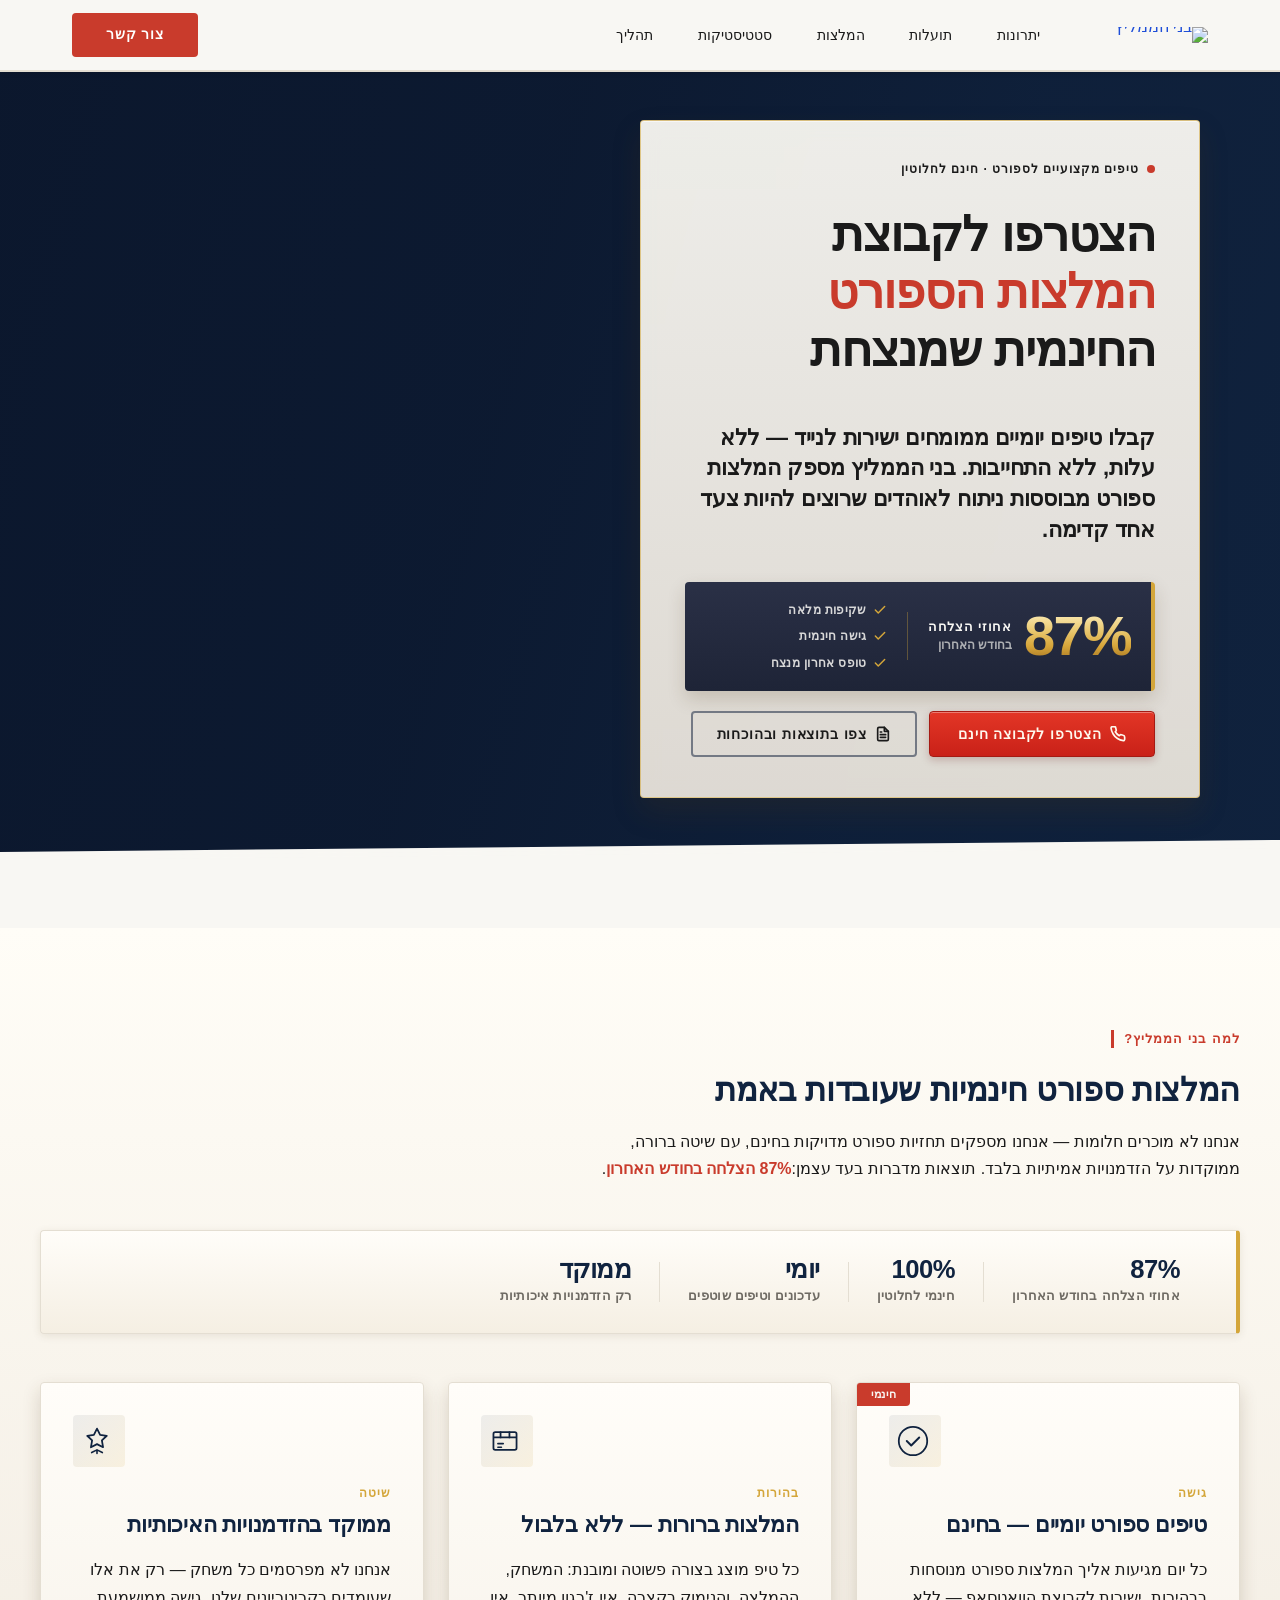
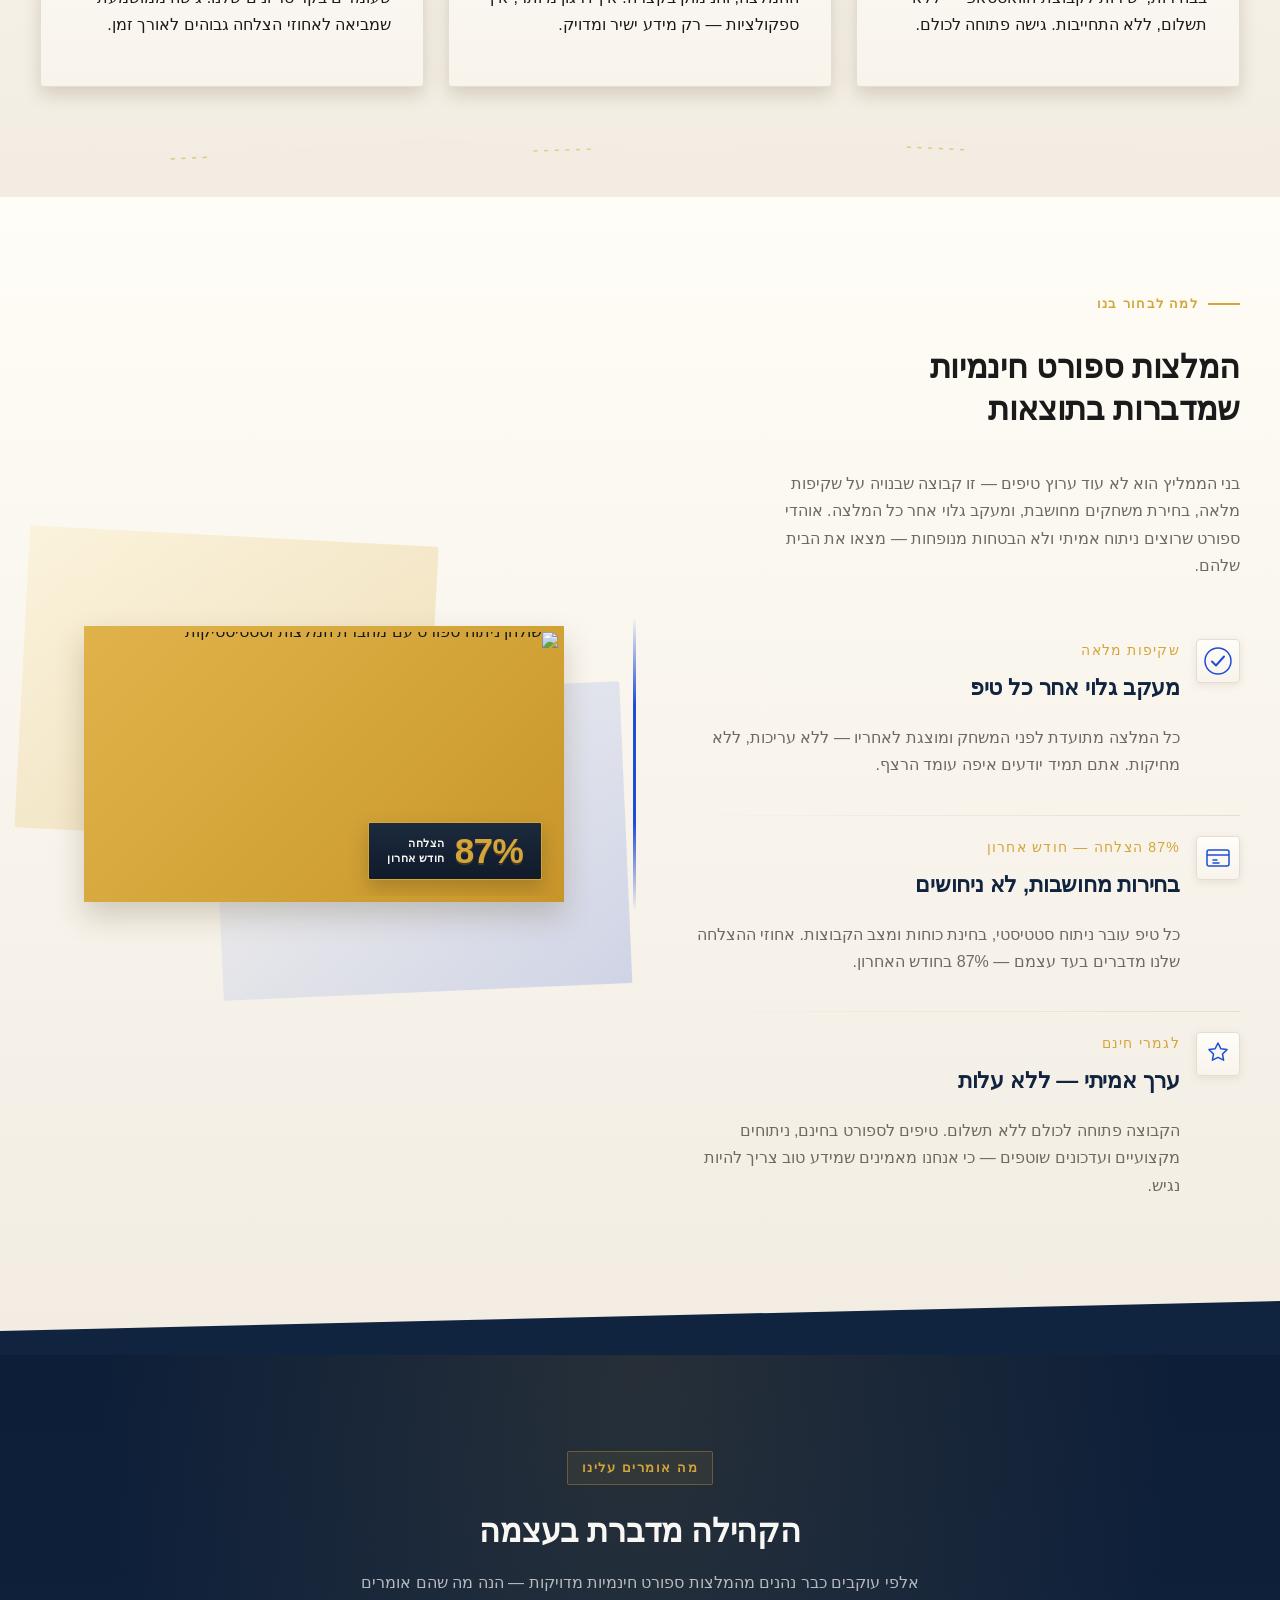
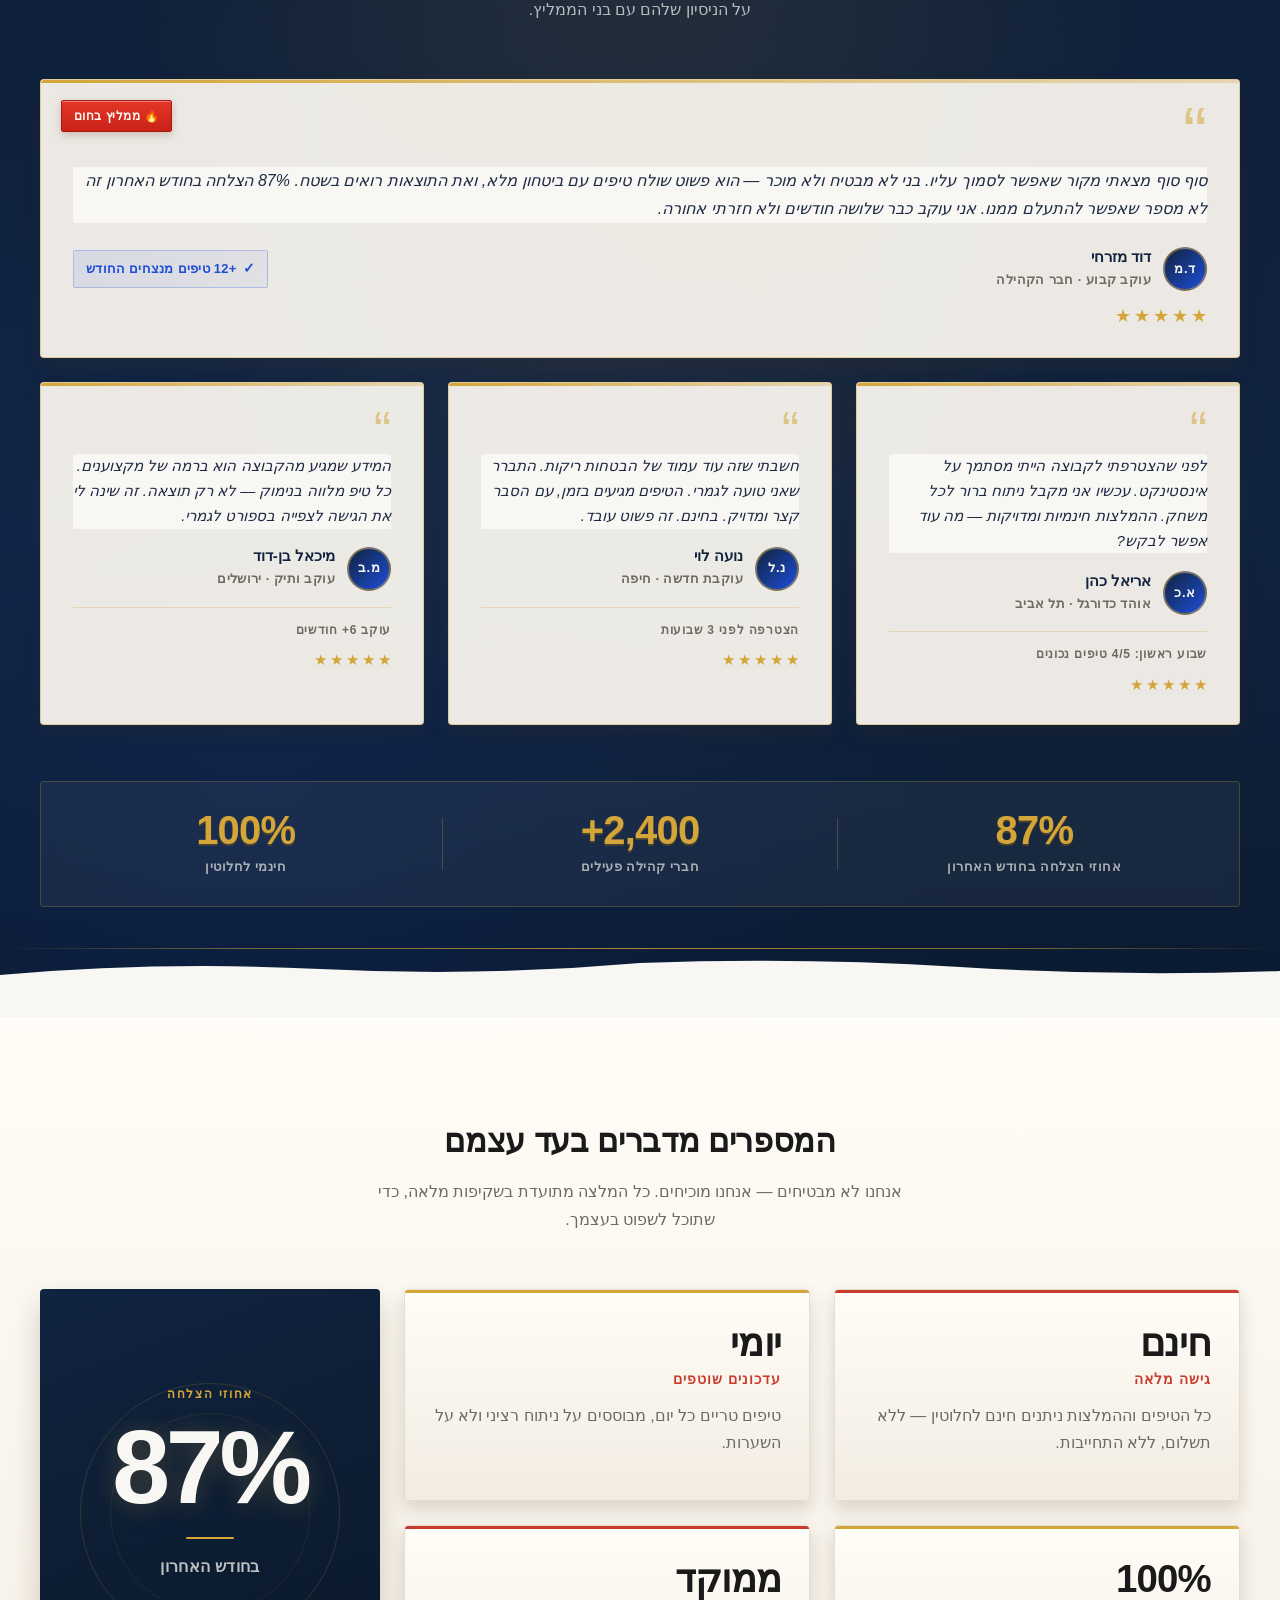
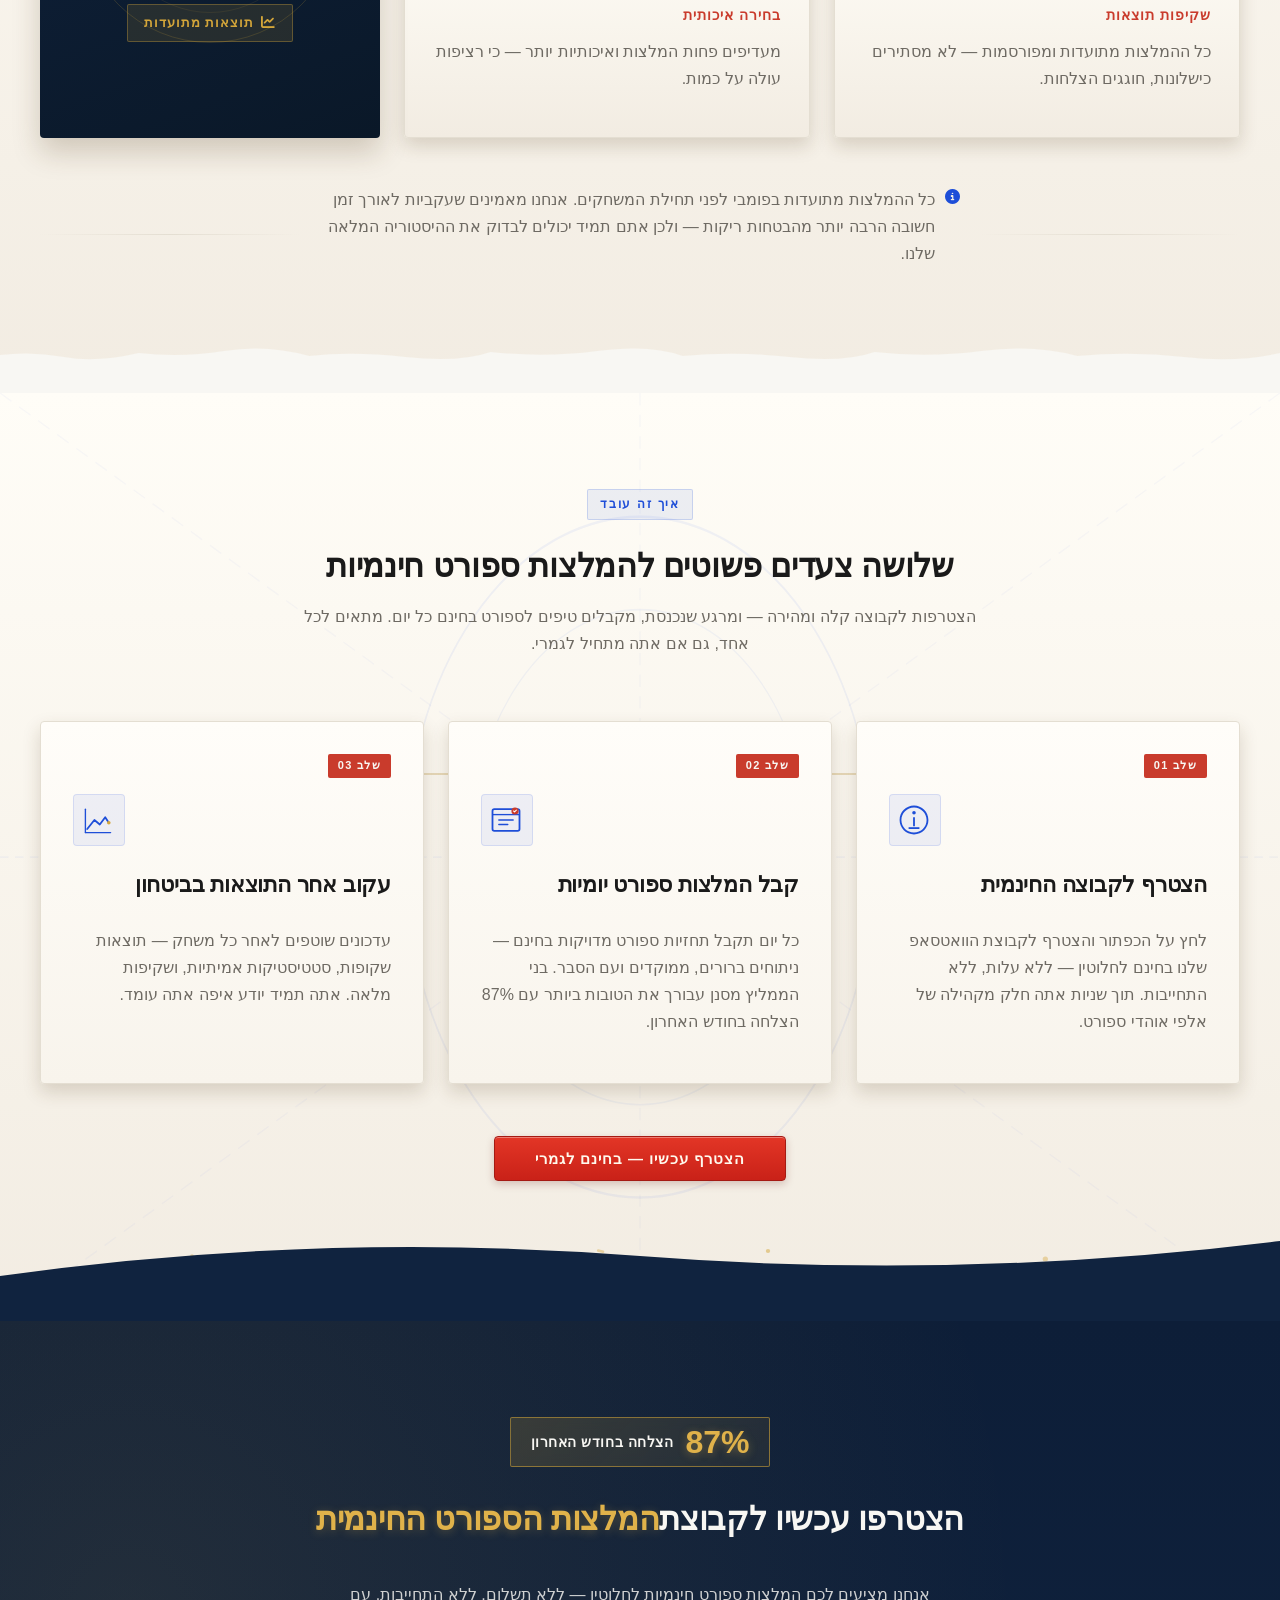
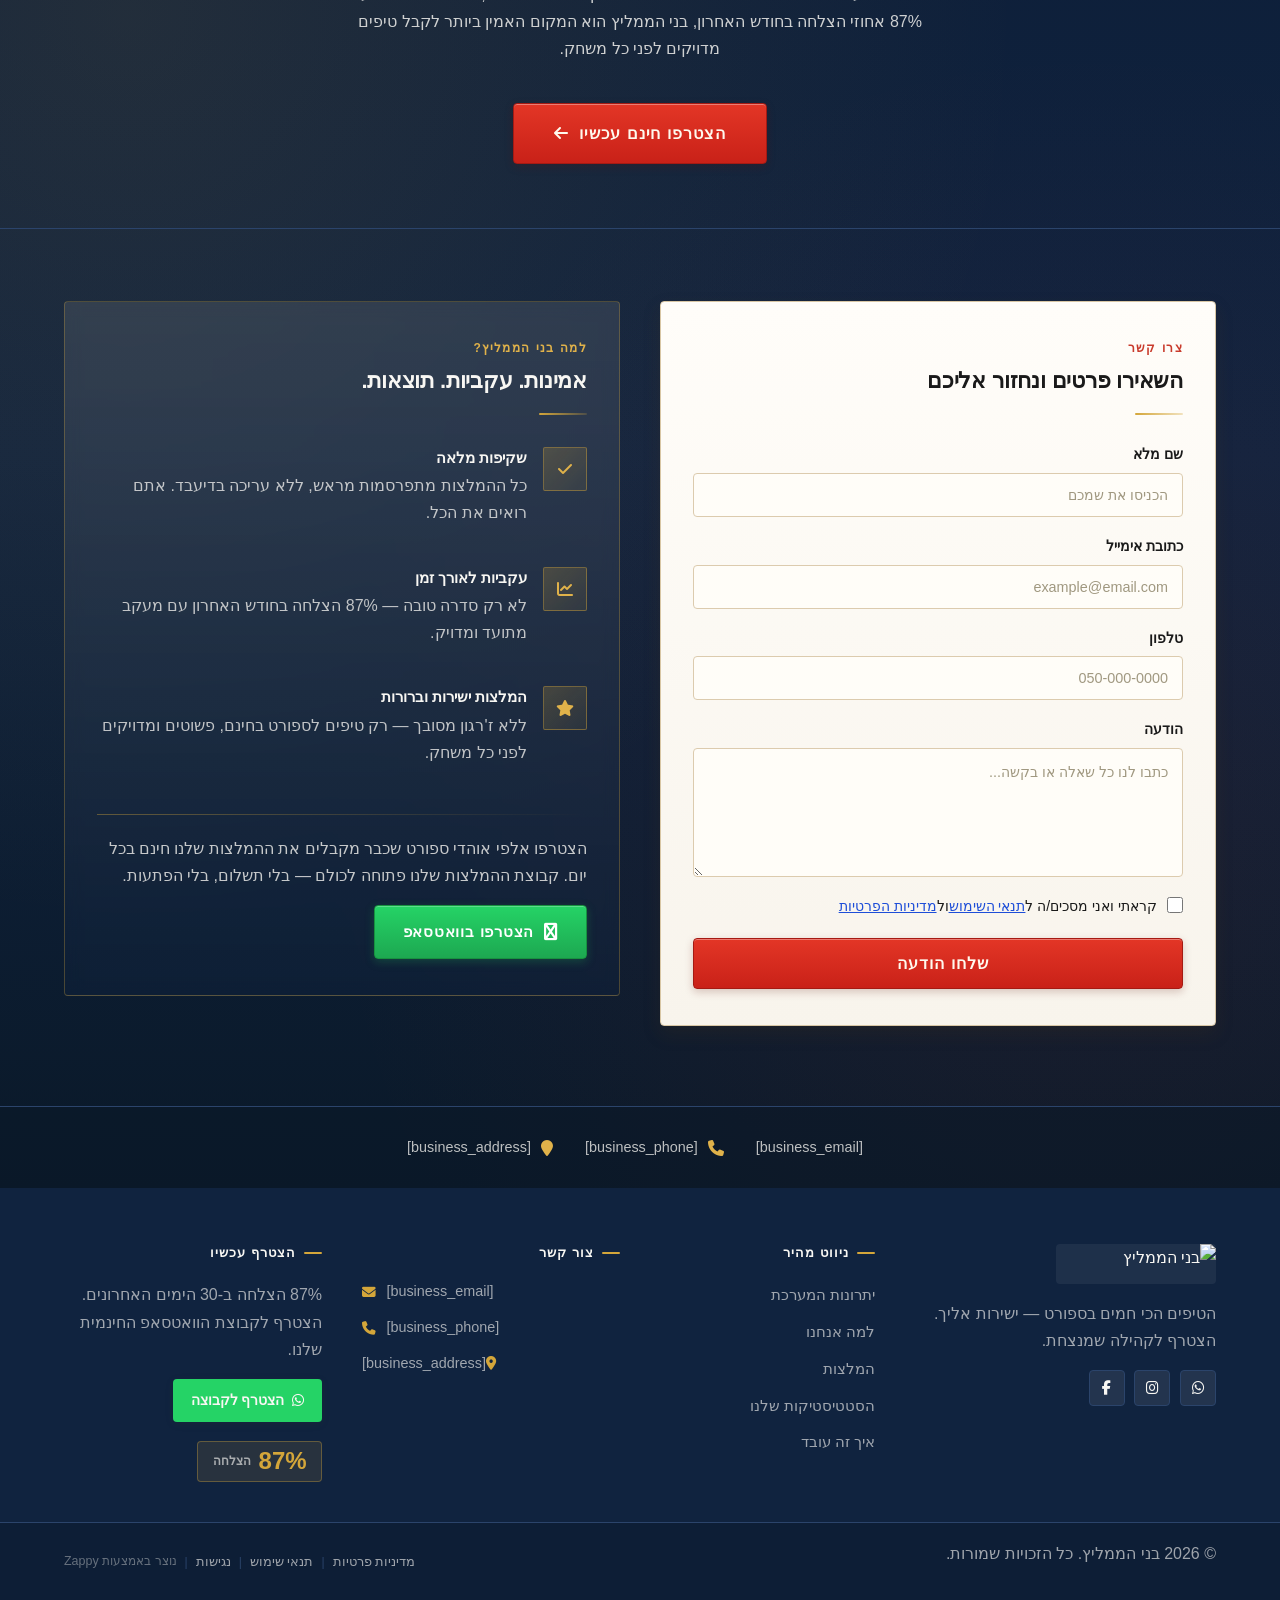
==== public/index.html @ af09d9f9 "Initial website commit" ====
<!doctype html><html dir="rtl" lang="he"><head><meta charset="UTF-8"><meta content="width=device-width,initial-scale=1" name="viewport"><meta content="index, follow" name="robots"><title>המלצות ספורט חינמיות — בני הממליץ</title><meta content="A free sports tips group offering predictions and recommendations, emphasizing a strong recent success rate of 87% in the last month. The brand positions itself" name="description"><meta content="המלצות ספורט חינמיות, טיפים לספורט בחינם, קבוצת המלצות ספורט בוואטסאפ, תחזיות ספורט מדויקות בחינם" name="keywords"><link href="/assets/favicon.ico" rel="icon" type="image/x-icon"><link href="/assets/favicon-16x16.png" rel="icon" type="image/png" sizes="16x16"><link href="/assets/favicon-32x32.png" rel="icon" type="image/png" sizes="32x32"><link href="/assets/favicon-48x48.png" rel="icon" type="image/png" sizes="48x48"><link href="/assets/favicon-192x192.png" rel="icon" type="image/png" sizes="192x192"><link href="/assets/favicon-512x512.png" rel="icon" type="image/png" sizes="512x512"><link href="/assets/apple-touch-icon.png" rel="apple-touch-icon"><script>!function(){"use strict";var t="007506ee-eb61-4161-a79a-4ef2f0802b3a",e="https://api.zappy5.com/api/analytics/track",a=18e5,n=2592e6,o=!0,i=!0,r=!0;var s=function(){var e="zappy_visitor_"+t,a=null;try{if(a=localStorage.getItem(e)){var o=JSON.parse(a),i=Date.now();if(i-o.created<n)return o.lastSeen=i,localStorage.setItem(e,JSON.stringify(o)),o.id}}catch(t){console.warn("Zappy Analytics: LocalStorage not available")}var r="zv_"+Date.now()+"_"+Math.random().toString(36).substr(2,9);try{localStorage.setItem(e,JSON.stringify({id:r,created:Date.now(),lastSeen:Date.now()}))}catch(t){}return r}(),c=function(){var e="zappy_session_"+t,n=null;try{if(n=sessionStorage.getItem(e)){var o=JSON.parse(n),i=Date.now();if(i-o.timestamp<a)return o.timestamp=i,sessionStorage.setItem(e,JSON.stringify(o)),o.id}}catch(t){console.warn("Zappy Analytics: SessionStorage not available")}var r="zs_"+Date.now()+"_"+Math.random().toString(36).substr(2,9);try{sessionStorage.setItem(e,JSON.stringify({id:r,timestamp:Date.now()}))}catch(t){}return r}();function l(a,n){n=n||{};var o={website_id:t,event_type:a,page_path:window.location.pathname,referrer:document.referrer||"direct",visitor_id:s,session_id:c,metadata:n};if(navigator.sendBeacon){var i=new Blob([JSON.stringify(o)],{type:"application/json"});navigator.sendBeacon(e,i)}else fetch(e,{method:"POST",headers:{"Content-Type":"application/json"},body:JSON.stringify(o),keepalive:!0}).catch(function(t){console.warn("Zappy Analytics: Failed to track event",t)})}o&&l("pageview",{title:document.title,url:window.location.href}),i&&document.addEventListener("click",function(t){var e=t.target;if("BUTTON"===e.tagName||e.closest("button")){var a="BUTTON"===e.tagName?e:e.closest("button");l("click",{element:"button",text:a.textContent.trim().substring(0,100),id:a.id||null,class:a.className||null})}else if("A"===e.tagName||e.closest("a")){var n="A"===e.tagName?e:e.closest("a");l("navigation",{element:"link",text:n.textContent.trim().substring(0,100),href:n.href,external:n.hostname!==window.location.hostname})}},!0),r&&document.addEventListener("submit",function(t){var e=t.target;l("form_submit",{form_id:e.id||null,form_name:e.name||null,form_action:e.action||null,form_method:e.method||"GET"})},!0);var m=Date.now();window.addEventListener("beforeunload",function(){l("page_unload",{time_on_page:Math.floor((Date.now()-m)/1e3),page_path:window.location.pathname})}),window.zappyAnalytics={track:l,getVisitorId:function(){return s},getSessionId:function(){return c}}}()</script><meta content="המלצות ספורט חינמיות — בני הממליץ" property="og:title"><meta content="A free sports tips group offering predictions and recommendations, emphasizing a strong recent success rate of 87% in the last month. The brand positions itself" property="og:description"><meta content="website" property="og:type"><meta content="he_IL" property="og:locale"><meta content="summary_large_image" name="twitter:card"><meta content="המלצות ספורט חינמיות — בני הממליץ" name="twitter:title"><meta content="A free sports tips group offering predictions and recommendations, emphasizing a strong recent success rate of 87% in the last month. The brand positions itself" name="twitter:description"><link href="https://cdnjs.cloudflare.com/ajax/libs/font-awesome/6.4.0/css/all.min.css" rel="stylesheet"><link href="/assets/favicon.ico" rel="icon" type="image/x-icon"><link href="/assets/favicon-16x16.png" rel="icon" type="image/png" sizes="16x16"><link href="/assets/favicon-32x32.png" rel="icon" type="image/png" sizes="32x32"><link href="/assets/favicon-48x48.png" rel="icon" type="image/png" sizes="48x48"><link href="/assets/favicon-192x192.png" rel="icon" type="image/png" sizes="192x192"><link href="/assets/favicon-512x512.png" rel="icon" type="image/png" sizes="512x512"><link href="/assets/apple-touch-icon.png" rel="apple-touch-icon"><link href="https://cdn.jsdelivr.net/npm/vanilla-cookieconsent@3/dist/cookieconsent.css" rel="stylesheet"><script src="https://cdn.jsdelivr.net/npm/vanilla-cookieconsent@3/dist/cookieconsent.umd.js"></script><script src="https://cdn.jsdelivr.net/gh/mickidum/acc_toolbar/acctoolbar/acctoolbar.min.js"></script><link href="/styles.css" rel="stylesheet"><style id="zappy-dropdown-submenu-styles">#navMenu li:has(.sub-menu),.nav-menu li:has(.sub-menu),.navbar li:has(.sub-menu),nav li:has(.sub-menu){position:relative}#navMenu .sub-menu,.nav-menu .sub-menu,.navbar .sub-menu,nav .sub-menu{display:block!important;position:absolute!important;top:100%;left:0;min-width:220px;background:#fff;border-radius:8px;box-shadow:0 8px 25px rgba(0,0,0,.15);padding:8px 0;opacity:0;visibility:hidden;transform:translateY(10px);transition:all .3s ease;z-index:1000;list-style:none;pointer-events:none}#navMenu li:hover>.sub-menu,.nav-menu li:hover>.sub-menu,.navbar li:hover>.sub-menu,nav li:hover>.sub-menu{opacity:1!important;visibility:visible!important;transform:translateY(0)!important;pointer-events:auto!important}.sub-menu li{list-style:none;margin:0;padding:0}.sub-menu a{display:block!important;padding:10px 16px!important;color:var(--text-dark,#333)!important;font-weight:500;text-decoration:none;white-space:nowrap;transition:background-color .2s}.sub-menu a:hover{background-color:#f5f5f5}[dir=rtl] .nav-menu .sub-menu,[dir=rtl] .navbar .sub-menu,[dir=rtl] nav .sub-menu,html[lang=ar] .nav-menu .sub-menu,html[lang=ar] .navbar .sub-menu,html[lang=ar] nav .sub-menu,html[lang=he] .nav-menu .sub-menu,html[lang=he] .navbar .sub-menu,html[lang=he] nav .sub-menu{left:auto!important;right:0!important}.sub-menu:empty,.sub-menu:not(:has(li)),.sub-menu:not(:has(li:not(.zappy-hidden-menu-item))){display:none!important;opacity:0!important;visibility:hidden!important;pointer-events:none!important}li:has(.menu-group-title):hover>.sub-menu{opacity:1!important;visibility:visible!important;transform:translateY(0)!important;pointer-events:auto!important}#navMenu>li>.menu-group-title,.nav-menu>li>.menu-group-title{display:inline-block;padding:.5rem 1rem;cursor:default;user-select:none}@media (max-width:768px){#navMenu .sub-menu,.nav-menu .sub-menu,.navbar .sub-menu,nav .sub-menu{position:static!important;transform:none!important;box-shadow:none!important;background:0 0!important;max-height:0;overflow:hidden;opacity:0;visibility:hidden;transition:max-height .3s ease,opacity .3s ease;padding:0!important;border-radius:0!important}.sub-menu.mobile-expanded{max-height:500px!important;opacity:1!important;visibility:visible!important;padding:8px 0 8px 16px!important}[dir=rtl] .sub-menu.mobile-expanded,html[lang=he] .sub-menu.mobile-expanded{padding:8px 16px 8px 0!important}#navMenu li:hover>.sub-menu,.nav-menu li:hover>.sub-menu,.navbar li:hover>.sub-menu,nav li:hover>.sub-menu{opacity:0;visibility:hidden;pointer-events:none}#navMenu li>.sub-menu.mobile-expanded,.nav-menu li>.sub-menu.mobile-expanded,.navbar li>.sub-menu.mobile-expanded,nav li>.sub-menu.mobile-expanded{opacity:1!important;visibility:visible!important;pointer-events:auto!important}#navMenu li:has(.sub-menu),.nav-menu li:has(.sub-menu),.navbar li:has(.sub-menu),nav li:has(.sub-menu){display:flex!important;flex-wrap:wrap!important;align-items:center!important;position:relative!important;min-height:44px!important}#navMenu li:has(.sub-menu)>a,.nav-menu li:has(.sub-menu)>a,.navbar li:has(.sub-menu)>a,nav li:has(.sub-menu)>a{flex:1!important;min-width:0!important}#navMenu li:has(.sub-menu)>.menu-group-title,.nav-menu li:has(.sub-menu)>.menu-group-title,.navbar li:has(.sub-menu)>.menu-group-title,nav li:has(.sub-menu)>.menu-group-title{flex:1!important;min-width:0!important;padding:0!important;line-height:inherit!important}#navMenu li:has(.sub-menu)>.sub-menu,.nav-menu li:has(.sub-menu)>.sub-menu,.navbar li:has(.sub-menu)>.sub-menu,nav li:has(.sub-menu)>.sub-menu{flex-basis:100%!important;width:100%!important}#navMenu li:has(.sub-menu)>a [class*=arrow],#navMenu li:has(.sub-menu)>a [class*=chevron],.nav-menu li:has(.sub-menu)>a .fa-angle-down,.nav-menu li:has(.sub-menu)>a .fa-chevron-down,.nav-menu li:has(.sub-menu)>a [class*=arrow],.nav-menu li:has(.sub-menu)>a [class*=chevron],nav li:has(.sub-menu)>a [class*=arrow],nav li:has(.sub-menu)>a [class*=chevron]{display:none!important;visibility:hidden!important}.mobile-submenu-toggle{display:flex!important;align-items:center!important;justify-content:center!important;width:44px!important;height:auto!important;background:0 0!important;border:none!important;cursor:pointer!important;color:var(--text-dark)!important;position:static!important;flex-shrink:0!important;align-self:stretch!important;z-index:2!important;padding:0!important;margin:0!important}.mobile-submenu-toggle::after{content:''!important;width:0!important;height:0!important;border-left:6px solid transparent!important;border-right:6px solid transparent!important;border-top:7px solid currentColor!important;transition:transform .3s ease!important}.mobile-submenu-toggle.expanded::after{transform:rotate(180deg)!important}.sub-menu a{padding:10px 0!important;display:block!important;color:var(--text-dark)!important}.navbar .sub-menu li a,.zappy-products-dropdown .sub-menu a,nav.navbar .sub-menu li a{color:var(--text-dark)!important}}@media (min-width:769px){.mobile-submenu-toggle{display:none!important}}</style><style id="mobile-lang-menu-deployed-css">@media (max-width:768px){.lang-switcher,.nav-container .lang-switcher,.nav-cta-container .lang-switcher,.nav-ecommerce-icons .lang-switcher,.nav-icons-left .lang-switcher,.navbar .lang-switcher,.navbar .nav-cta-container .lang-switcher{display:none!important}.mobile-lang-menu{width:100%;border-top:1px solid rgba(128,128,128,.2);padding:8px 0 0 0;margin-top:8px}.mobile-lang-toggle{display:flex!important;align-items:center;justify-content:space-between;width:100%;padding:12px 16px;background:0 0;border:none;cursor:pointer;font-size:15px;color:inherit;font-family:inherit}.mobile-lang-toggle::after{content:'';display:inline-block;width:8px;height:8px;border-right:2px solid currentColor;border-bottom:2px solid currentColor;transform:rotate(45deg);transition:transform .3s ease;margin-left:8px}.mobile-lang-toggle.expanded::after{transform:rotate(-135deg)}.mobile-lang-options{max-height:0;overflow:hidden;transition:max-height .3s ease}.mobile-lang-options.expanded{max-height:300px}.mobile-lang-option{display:flex!important;align-items:center;gap:10px;padding:10px 24px;text-decoration:none;color:inherit;font-size:14px;font-family:inherit}.mobile-lang-option:hover{background:rgba(128,128,128,.1)}.mobile-lang-option.active{font-weight:600;opacity:.7;pointer-events:none}.mobile-lang-option img{width:20px;height:20px;border-radius:50%}}@media (min-width:769px){.mobile-lang-menu{display:none!important}}</style><style id="zappy-widget-visibility">#mic-access-tool-box,#mic-access-tool-general-button,#mic-init-access-tool #mic-access-tool-box,#mic-init-access-tool #mic-access-tool-general-button,#mic-init-access-tool .mic-access-tool-general-button,._access-icon,._access-menu,.mic-access-tool-box,.mic-access-tool-general-button,div[id*=mic-access-tool-box]{display:none!important;visibility:hidden!important;opacity:0!important;pointer-events:none!important}</style></head><body><nav class="navbar" dir="rtl"><button class="mobile-toggle" aria-label="Menu" id="mobileToggle"><svg viewBox="0 0 24 24" fill="none" height="24" width="24" class="hamburger-icon"><path d="M3 12h18M3 6h18M3 18h18" stroke="currentColor" stroke-width="2" stroke-linecap="round"></path></svg><svg viewBox="0 0 24 24" fill="none" height="24" width="24" class="close-icon" style="display:none"><path d="M18 6L6 18M6 6l12 12" stroke="currentColor" stroke-width="2" stroke-linecap="round"></path></svg></button><button class="phone-header-btn" aria-label="Call" data-phone="[business_phone]"><svg viewBox="0 0 24 24" fill="currentColor" height="20" width="20"><path d="M22 16.92v3a2 2 0 0 1-2.18 2 19.79 19.79 0 0 1-8.63-3.07 19.5 19.5 0 0 1-6-6 19.79 19.79 0 0 1-3.07-8.67A2 2 0 0 1 4.11 2h3a2 2 0 0 1 2 1.72 12.84 12.84 0 0 0 .7 2.81 2 2 0 0 1-.45 2.11L8.09 9.91a16 16 0 0 0 6 6l1.27-1.27a2 2 0 0 1 2.11-.45 12.84 12.84 0 0 0 2.81.7A2 2 0 0 1 22 16.92z"></path></svg></button><div class="nav-container"><div class="nav-right-group"><div class="nav-brand"><a href="/" class="logo-link"><img alt="בני הממליץ" src="/assets/business-logo.webp" class="logo"></a></div><ul class="nav-menu" id="navMenu"><li><a href="#features">יתרונות</a></li><li><a href="#benefits">תועלות</a></li><li><a href="#testimonials">המלצות</a></li><li><a href="#stats">סטטיסטיקות</a></li><li><a href="#process">תהליך</a></li></ul></div><div class="nav-cta-container"><a href="#contact" class="nav-cta-btn">צור קשר</a></div></div></nav><script>window.addEventListener("load",function(){const e=document.querySelector(".navbar, nav, header");if(!e)return void console.log("[Navbar] Navbar element not found");let t=document.getElementById("mobileToggle")||document.querySelector(".mobile-toggle")||document.querySelector(".hamburger")||document.querySelector(".hamburger-menu")||document.querySelector(".menu-toggle")||document.querySelector(".burger-menu")||document.querySelector('[aria-label="Menu"]')||document.querySelector('[aria-label="תפריט"]');const o=document.querySelector(".phone-header-btn"),n=window.getComputedStyle(e);let r=n.backgroundColor;if(console.log("[Navbar] Initial navbar background:",r),"transparent"===r||"rgba(0, 0, 0, 0)"===r||r.startsWith("rgba")&&r.includes(", 0)")){const e=n.backgroundImage;if(e&&"none"!==e)console.log("[Navbar] Navbar has background image/gradient, using dark text"),r="rgb(240, 240, 240)";else{const e=window.getComputedStyle(document.body).backgroundColor;console.log("[Navbar] Navbar transparent, using body background:",e),r=e}}const i=r.match(/\d+/g);if(i&&i.length>=3){const e=(.299*parseInt(i[0])+.587*parseInt(i[1])+.114*parseInt(i[2]))/255;console.log("[Navbar] Mobile button colors preserved from Claude CSS (luminance:",e.toFixed(2)+")");const n=document.createElement("style");n.id="zappy-mobile-nav-fix";document.documentElement.lang;document.documentElement.dir,n.textContent='\n        /* Hide mobile buttons on desktop, show only on mobile */\n        @media (min-width: 769px) {\n          .mobile-toggle,\n          .phone-header-btn {\n            display: none !important;\n          }\n        }\n        \n        /* Show and position mobile buttons correctly on mobile */\n        @media (max-width: 768px) {\n          .mobile-toggle,\n          .phone-header-btn {\n            position: absolute !important;\n            top: 50% !important;\n            transform: translateY(-50%) !important;\n            z-index: 1001 !important;\n            display: flex !important;\n            align-items: center !important;\n            justify-content: center !important;\n            width: 36px !important;\n            height: 36px !important;\n            border-radius: 50% !important;\n            border: none !important;\n            cursor: pointer !important;\n            padding: 6px !important;\n            background: none !important;\n            color: var(--nav-text, var(--text-dark)) !important;\n          }\n          \n          /* LTR positioning (default): hamburger LEFT, phone RIGHT */\n          html:not([dir="rtl"]):not([lang="he"]):not([lang="ar"]) .mobile-toggle,\n          html[dir="ltr"] .mobile-toggle {\n            left: 12px !important;\n            right: auto !important;\n          }\n          html:not([dir="rtl"]):not([lang="he"]):not([lang="ar"]) .phone-header-btn,\n          html[dir="ltr"] .phone-header-btn {\n            right: 12px !important;\n            left: auto !important;\n          }\n          \n          /* RTL positioning: hamburger RIGHT, phone LEFT */\n          html[dir="rtl"] .mobile-toggle,\n          html[lang="he"] .mobile-toggle,\n          html[lang="ar"] .mobile-toggle {\n            right: 12px !important;\n            left: auto !important;\n          }\n          html[dir="rtl"] .phone-header-btn,\n          html[lang="he"] .phone-header-btn,\n          html[lang="ar"] .phone-header-btn {\n            left: 12px !important;\n            right: auto !important;\n          }\n          \n          /* CRITICAL: Ensure nav-container has min-height on mobile */\n          /* All children are positioned absolutely/fixed on mobile, so height:auto collapses to 0 */\n          .nav-container {\n            min-height: 70px !important;\n            position: relative !important;\n          }\n          \n          /* Ensure SVG icons are properly sized and inherit color */\n          .mobile-toggle svg,\n          .phone-header-btn svg {\n            width: 24px !important;\n            height: 24px !important;\n            /* Don\'t force display - let JavaScript control hamburger/close toggle */\n          }\n          \n          /* Reset nav-cta-container on mobile - remove desktop box-shadow/padding */\n          /* that creates a visible ghost box when CTA button is hidden */\n          .nav-cta-container {\n            box-shadow: none !important;\n            padding: 0 !important;\n          }\n          \n          /* Hide nav-cta-container entirely on mobile when there\'s no lang-switcher */\n          /* (only the CTA button is inside, and it\'s hidden on mobile) */\n          .nav-cta-container:not(:has(.lang-switcher)) {\n            display: none !important;\n          }\n          \n          /* CRITICAL: Prevent hero image fade gradient from bleeding over headline text */\n          /* The .image-fade-gradient has bottom: -30px (extends below parent) */\n          /* On mobile stacked layout, this overlaps the h1 text below the image */\n          .hero-image-column {\n            overflow: hidden !important;\n          }\n          .image-fade-gradient {\n            bottom: 0 !important;\n          }\n          \n          /* Hide desktop language switcher on mobile - hamburger menu handles it */\n          /* High specificity to override stored CSS */\n          .lang-switcher,\n          .nav-cta-container .lang-switcher,\n          .nav-container .lang-switcher,\n          .navbar .lang-switcher,\n          .navbar .nav-cta-container .lang-switcher {\n            display: none !important;\n          }\n        }\n      ';const r=document.getElementById("zappy-mobile-nav-fix");r&&r.remove(),document.head.appendChild(n),console.log("[Navbar] Critical CSS injected for mobile nav positioning");const l=window.innerWidth<=768;if(t){const e=t.querySelector(".hamburger-icon"),o=t.querySelector(".close-icon");e&&(e.style.setProperty("width","24px","important"),e.style.setProperty("height","24px","important"),e.style.setProperty("display","block","important")),o&&(o.style.setProperty("width","24px","important"),o.style.setProperty("height","24px","important"),o.style.setProperty("display","none","important")),l?(t.style.setProperty("position","absolute","important"),t.style.setProperty("top","50%","important"),t.style.setProperty("transform","translateY(-50%)","important"),t.style.setProperty("z-index","1001","important"),t.style.removeProperty("left"),t.style.removeProperty("right"),console.log("[Navbar] Mobile toggle positioning applied (mobile viewport)")):(t.style.removeProperty("position"),t.style.removeProperty("top"),t.style.removeProperty("transform"),t.style.removeProperty("z-index"),t.style.removeProperty("left"),t.style.removeProperty("right"),console.log("[Navbar] Desktop viewport - cleared mobile toggle inline positioning"))}if(o){const e=o.querySelector("svg");e&&(e.style.width="24px",e.style.height="24px",e.setAttribute("width","24"),e.setAttribute("height","24")),l?(o.style.setProperty("position","absolute","important"),o.style.setProperty("top","50%","important"),o.style.setProperty("transform","translateY(-50%)","important"),o.style.setProperty("z-index","1001","important"),o.style.removeProperty("left"),o.style.removeProperty("right"),console.log("[Navbar] Phone button positioning applied (mobile viewport)")):(o.style.removeProperty("position"),o.style.removeProperty("top"),o.style.removeProperty("transform"),o.style.removeProperty("z-index"),o.style.removeProperty("left"),o.style.removeProperty("right"),console.log("[Navbar] Desktop viewport - cleared phone button inline positioning"))}}else console.log("[Navbar] Could not parse background color:",r);t=document.getElementById("mobileToggle")||document.querySelector(".mobile-toggle")||document.querySelector(".hamburger")||document.querySelector(".hamburger-menu")||document.querySelector(".menu-toggle")||document.querySelector(".burger-menu")||document.querySelector('[aria-label="Menu"]')||document.querySelector('[aria-label="תפריט"]');const l=document.getElementById("navMenu")||document.querySelector(".nav-menu")||document.querySelector(".nav-links")||document.querySelector("nav ul:not(.submenu)");if(!t||!l)return void console.log("[Navbar] Mobile toggle or menu not found:",{toggle:!!t,menu:!!l});l.id||(l.id="navMenu"),console.log("[Navbar] Initializing mobile menu...");const a=t.cloneNode(!0);t.parentNode.replaceChild(a,t),a.addEventListener("click",function(e){e.preventDefault(),e.stopPropagation();const t=this.querySelector(".hamburger-icon"),o=this.querySelector(".close-icon");l.classList.contains("active")?(l.classList.remove("active"),t&&t.style.setProperty("display","block","important"),o&&o.style.setProperty("display","none","important"),document.body.style.overflow="",console.log("[Navbar] Menu closed")):(l.classList.add("active"),t&&t.style.setProperty("display","none","important"),o&&o.style.setProperty("display","block","important"),document.body.style.overflow="hidden",console.log("[Navbar] Menu opened"))}),l.querySelectorAll("a").forEach(function(e){e.addEventListener("click",function(){if("#"===this.getAttribute("href"))return;const e=a.querySelector(".hamburger-icon"),t=a.querySelector(".close-icon");l.classList.remove("active"),e&&e.style.setProperty("display","block","important"),t&&t.style.setProperty("display","none","important"),document.body.style.overflow="",console.log("[Navbar] Menu closed (link clicked)")})});var s=l.querySelectorAll(".dropdown-toggle");s.forEach(function(e){e.addEventListener("click",function(e){e.preventDefault(),e.stopPropagation();var t=this.closest(".nav-dropdown");t&&(t.parentNode.querySelectorAll(".nav-dropdown.open").forEach(function(e){e!==t&&e.classList.remove("open")}),t.classList.toggle("open"),console.log("[Navbar] Dropdown toggled:",t.classList.contains("open")?"open":"closed"))})}),document.addEventListener("click",function(e){e.target.closest(".nav-dropdown")||document.querySelectorAll(".nav-dropdown.open").forEach(function(e){e.classList.remove("open")})}),console.log("[Navbar] Dropdown handlers initialized for "+s.length+" dropdowns"),o&&o.addEventListener("click",function(){const e=document.querySelectorAll('a[href^="tel:"]'),t=e.length>0?e[0].getAttribute("href").replace("tel:",""):"[business_phone]";window.location.href="tel:"+t,console.log("[Navbar] Phone button clicked")}),console.log("[Navbar] Mobile menu initialized successfully");const p=function(){const e=document.querySelector(".whatsapp-float");e&&(window.innerWidth>=769?(e.style.setProperty("display","none","important"),e.style.setProperty("visibility","hidden","important"),e.style.setProperty("opacity","0","important"),e.style.setProperty("pointer-events","none","important"),console.log("[WhatsApp] Button hidden on desktop")):(e.style.removeProperty("display"),e.style.removeProperty("visibility"),e.style.removeProperty("opacity"),e.style.removeProperty("pointer-events"),console.log("[WhatsApp] Button visible on mobile")))};let c;p(),window.addEventListener("resize",function(){clearTimeout(c),c=setTimeout(p,100)})})</script><main><section class="index-hero-section" data-layout-spec="בית-hero" dir="rtl" id="hero" data-hero-type="fullscreen-scrim"><div class="index-hero-bg"><img alt="אצטדיון ספורט מואר בערב עם קהל נלהב" src="/assets/site-index-hero-image-1.webp" data-context="Bright evening sports stadium packed with cheering fans, golden floodlights illuminating the pitch, soft crowd blur in the background, subtle golden light particles in the atmosphere, aspirational and celebratory match-day energy, wide-angle aerial perspective showing the full stadium bowl, vibrant green pitch, warm golden tones" data-placeholder="index-hero-image-1" height="700" width="1200" data-hero-bg="true"></div><div class="index-hero-scrim" aria-hidden="true"></div><div class="index-hero-container"><article class="index-hero-card"><div class="index-hero-category"><span class="index-hero-category-dot" aria-hidden="true"></span><span>טיפים מקצועיים לספורט · חינם לחלוטין</span></div><h1 class="index-hero-h1">הצטרפו לקבוצת<br><span class="index-hero-h1-brand">המלצות הספורט</span><br>החינמית שמנצחת</h1><h3 class="index-hero-subtitle">קבלו טיפים יומיים ממומחים ישירות לנייד — ללא עלות, ללא התחייבות. בני הממליץ מספק המלצות ספורט מבוססות ניתוח לאוהדים שרוצים להיות צעד אחד קדימה.</h3><div class="index-hero-stat-strip"><div class="index-hero-stat-main"><span class="index-hero-stat-number">87%</span><div class="index-hero-stat-meta"><span class="index-hero-stat-label">אחוזי הצלחה</span><span class="index-hero-stat-sub">בחודש האחרון</span></div></div><div class="index-hero-stat-divider" aria-hidden="true"></div><div class="index-hero-stat-pills"><div class="index-hero-pill"><svg viewBox="0 0 24 24" aria-hidden="true" data-element-type="icon" data-icon-type="svg" fill="none" height="14" width="14" stroke="currentColor" stroke-linecap="round" stroke-linejoin="round" stroke-width="2.5"><polyline points="20 6 9 17 4 12"></polyline></svg><span>שקיפות מלאה</span></div><div class="index-hero-pill"><svg viewBox="0 0 24 24" aria-hidden="true" data-element-type="icon" data-icon-type="svg" fill="none" height="14" width="14" stroke="currentColor" stroke-linecap="round" stroke-linejoin="round" stroke-width="2.5"><polyline points="20 6 9 17 4 12"></polyline></svg><span>גישה חינמית</span></div><div class="index-hero-pill"><svg viewBox="0 0 24 24" aria-hidden="true" data-element-type="icon" data-icon-type="svg" fill="none" height="14" width="14" stroke="currentColor" stroke-linecap="round" stroke-linejoin="round" stroke-width="2.5"><polyline points="20 6 9 17 4 12"></polyline></svg><span>טופס אחרון מנצח</span></div></div></div><div class="index-hero-cta-group"><a href="#join" class="index-hero-btn-primary"><svg viewBox="0 0 24 24" aria-hidden="true" data-element-type="icon" data-icon-type="svg" fill="none" height="16" width="16" stroke="currentColor" stroke-linecap="round" stroke-linejoin="round" stroke-width="2.5"><path d="M22 16.92v3a2 2 0 0 1-2.18 2 19.79 19.79 0 0 1-8.63-3.07A19.5 19.5 0 0 1 4.69 12 19.79 19.79 0 0 1 1.61 3.37 2 2 0 0 1 3.6 1h3a2 2 0 0 1 2 1.72c.127.96.361 1.903.7 2.81a2 2 0 0 1-.45 2.11L7.91 8.6a16 16 0 0 0 6 6l.95-.95a2 2 0 0 1 2.11-.45c.907.339 1.85.573 2.81.7A2 2 0 0 1 21.72 16z"></path></svg>הצטרפו לקבוצה חינם</a><a href="#results" class="index-hero-btn-secondary"><svg viewBox="0 0 24 24" aria-hidden="true" data-element-type="icon" data-icon-type="svg" fill="none" height="16" width="16" stroke="currentColor" stroke-linecap="round" stroke-linejoin="round" stroke-width="2.5"><path d="M14 2H6a2 2 0 0 0-2 2v16a2 2 0 0 0 2 2h12a2 2 0 0 0 2-2V8z"></path><polyline points="14 2 14 8 20 8"></polyline><line x1="16" x2="8" y1="13" y2="13"></line><line x1="16" x2="8" y1="17" y2="17"></line><polyline points="10 9 9 9 8 9"></polyline></svg>צפו בתוצאות ובהוכחות</a></div></article></div><div class="index-hero-divider-wrapper"><svg viewBox="0 0 1440 90" aria-hidden="true" xmlns="http://www.w3.org/2000/svg" data-no-icon-edit="true" preserveAspectRatio="none"><path d="M0,90 L0,14 L1440,2 L1440,90 Z" fill="#F8F7F3"></path><path d="M0,90 L0,18 L1440,6 L1440,90 Z" fill="#F8F7F3"></path><path d="M0,90 L0,22 L1440,10 L1440,90 Z" fill="#F8F7F3"></path></svg></div></section><section class="index-features-section" data-layout-spec="בית-features" dir="rtl" id="features"><div class="index-features-container"><div class="index-features-intro"><span class="index-features-eyebrow">למה בני הממליץ?</span><h2 class="index-features-heading">המלצות ספורט חינמיות שעובדות באמת</h2><p class="index-features-subtext">אנחנו לא מוכרים חלומות — אנחנו מספקים תחזיות ספורט מדויקות בחינם, עם שיטה ברורה, ממוקדות על הזדמנויות אמיתיות בלבד. תוצאות מדברות בעד עצמן:<strong>87% הצלחה בחודש האחרון</strong>.</p></div><div class="index-features-ribbon"><div class="index-features-ribbon-item"><span class="index-features-ribbon-num">87%</span><span class="index-features-ribbon-label">אחוזי הצלחה בחודש האחרון</span></div><div class="index-features-ribbon-divider" aria-hidden="true"></div><div class="index-features-ribbon-item"><span class="index-features-ribbon-num">100%</span><span class="index-features-ribbon-label">חינמי לחלוטין</span></div><div class="index-features-ribbon-divider" aria-hidden="true"></div><div class="index-features-ribbon-item"><span class="index-features-ribbon-num">יומי</span><span class="index-features-ribbon-label">עדכונים וטיפים שוטפים</span></div><div class="index-features-ribbon-divider" aria-hidden="true"></div><div class="index-features-ribbon-item"><span class="index-features-ribbon-num">ממוקד</span><span class="index-features-ribbon-label">רק הזדמנויות איכותיות</span></div></div><div class="index-features-grid"><article class="index-features-card"><div class="index-features-card-ribbon">חינמי</div><div class="index-features-card-icon-wrap"><svg viewBox="0 0 36 36" aria-hidden="true" xmlns="http://www.w3.org/2000/svg" data-element-type="icon" data-icon-type="svg" fill="none" height="36" width="36"><circle cx="18" cy="18" r="16" stroke="currentColor" stroke-width="2"></circle><path d="M11 18l5 5 9-9" stroke="currentColor" stroke-width="2.2" stroke-linecap="round" stroke-linejoin="round"></path></svg></div><span class="index-features-card-category">גישה</span><h3 class="index-features-card-title">טיפים ספורט יומיים — בחינם</h3><p class="index-features-card-body">כל יום מגיעות אליך המלצות ספורט מנוסחות בבהירות, ישירות לקבוצת הוואטסאפ — ללא תשלום, ללא התחייבות. גישה פתוחה לכולם.</p></article><article class="index-features-card"><div class="index-features-card-icon-wrap"><svg viewBox="0 0 36 36" aria-hidden="true" xmlns="http://www.w3.org/2000/svg" data-element-type="icon" data-icon-type="svg" fill="none" height="36" width="36"><rect height="20" rx="2" width="26" x="5" y="8" stroke="currentColor" stroke-width="2"></rect><path d="M5 14h26" stroke="currentColor" stroke-width="2"></path><path d="M13 8v6M23 8v6" stroke="currentColor" stroke-width="2" stroke-linecap="round"></path><path d="M10 21h6M10 25h4" stroke="currentColor" stroke-width="1.8" stroke-linecap="round"></path></svg></div><span class="index-features-card-category">בהירות</span><h3 class="index-features-card-title">המלצות ברורות — ללא בלבול</h3><p class="index-features-card-body">כל טיפ מוצג בצורה פשוטה ומובנת: המשחק, ההמלצה, והנימוק בקצרה. אין ז'רגון מיותר, אין ספקולציות — רק מידע ישיר ומדויק.</p></article><article class="index-features-card"><div class="index-features-card-icon-wrap"><svg viewBox="0 0 36 36" aria-hidden="true" xmlns="http://www.w3.org/2000/svg" data-element-type="icon" data-icon-type="svg" fill="none" height="36" width="36"><path d="M18 4l3.5 7 7.5 1.1-5.5 5.3 1.3 7.6L18 21.5l-6.8 3.5 1.3-7.6L7 12.1l7.5-1.1z" stroke="currentColor" stroke-width="2" stroke-linejoin="round"></path><path d="M18 28v4M12 31l6-3 6 3" stroke="currentColor" stroke-width="1.8" stroke-linecap="round" stroke-linejoin="round"></path></svg></div><span class="index-features-card-category">שיטה</span><h3 class="index-features-card-title">ממוקד בהזדמנויות האיכותיות</h3><p class="index-features-card-body">אנחנו לא מפרסמים כל משחק — רק את אלו שעומדים בקריטריונים שלנו. גישה ממושמעת שמביאה לאחוזי הצלחה גבוהים לאורך זמן.</p></article></div></div><div class="index-features-divider-wrapper"><svg viewBox="0 0 1200 90" aria-hidden="true" xmlns="http://www.w3.org/2000/svg" data-no-icon-edit="true" preserveAspectRatio="none"><path d="M0,90 L0,48 Q60,38 120,46 T240,40 Q300,46 360,36 T480,42 Q540,36 600,44 T720,38 Q780,44 840,36 T960,42 Q1020,36 1080,44 T1200,40 L1200,90 Z" fill="#F2ECE2"></path><line x1="160" x2="200" y1="52" y2="50" stroke="var(--secondary)" stroke-dasharray="4 6" stroke-width="1.5" opacity="0.55"></line><line x1="500" x2="560" y1="44" y2="42" stroke="var(--secondary)" stroke-dasharray="4 6" stroke-width="1.5" opacity="0.45"></line><line x1="850" x2="910" y1="40" y2="43" stroke="var(--secondary)" stroke-dasharray="4 6" stroke-width="1.5" opacity="0.5"></line></svg></div></section><section class="index-benefits-section" data-layout-spec="בית-benefits" dir="rtl" id="benefits"><div class="index-benefits-container"><div class="index-benefits-content"><div class="index-benefits-eyebrow"><span class="index-benefits-eyebrow-rule"></span><span class="index-benefits-eyebrow-text">למה לבחור בנו</span></div><h2 class="index-benefits-heading">המלצות ספורט חינמיות<br>שמדברות בתוצאות</h2><p class="index-benefits-intro">בני הממליץ הוא לא עוד ערוץ טיפים — זו קבוצה שבנויה על שקיפות מלאה, בחירת משחקים מחושבת, ומעקב גלוי אחר כל המלצה. אוהדי ספורט שרוצים ניתוח אמיתי ולא הבטחות מנופחות — מצאו את הבית שלהם.</p><div class="index-benefits-list"><div class="index-benefits-item"><div class="index-benefits-item-icon"><svg viewBox="0 0 28 28" aria-hidden="true" xmlns="http://www.w3.org/2000/svg" data-element-type="icon" data-icon-type="svg" fill="none" height="28" width="28"><circle cx="14" cy="14" r="13" stroke="currentColor" stroke-width="1.5"></circle><path d="M8 14.5l4 4 8-9" stroke="currentColor" stroke-width="2" stroke-linecap="round" stroke-linejoin="round"></path></svg></div><div class="index-benefits-item-body"><small class="index-benefits-stat-label">שקיפות מלאה</small><h3 class="index-benefits-item-title">מעקב גלוי אחר כל טיפ</h3><p class="index-benefits-item-desc">כל המלצה מתועדת לפני המשחק ומוצגת לאחריו — ללא עריכות, ללא מחיקות. אתם תמיד יודעים איפה עומד הרצף.</p></div></div><div class="index-benefits-divider-line"></div><div class="index-benefits-item"><div class="index-benefits-item-icon"><svg viewBox="0 0 28 28" aria-hidden="true" xmlns="http://www.w3.org/2000/svg" data-element-type="icon" data-icon-type="svg" fill="none" height="28" width="28"><rect height="16" rx="2" width="22" x="3" y="6" stroke="currentColor" stroke-width="1.5"></rect><path d="M3 11h22" stroke="currentColor" stroke-width="1.5"></path><path d="M9 16h4M9 19h6" stroke="currentColor" stroke-width="1.5" stroke-linecap="round"></path></svg></div><div class="index-benefits-item-body"><small class="index-benefits-stat-label">87% הצלחה — חודש אחרון</small><h3 class="index-benefits-item-title">בחירות מחושבות, לא ניחושים</h3><p class="index-benefits-item-desc">כל טיפ עובר ניתוח סטטיסטי, בחינת כוחות ומצב הקבוצות. אחוזי ההצלחה שלנו מדברים בעד עצמם — 87% בחודש האחרון.</p></div></div><div class="index-benefits-divider-line"></div><div class="index-benefits-item"><div class="index-benefits-item-icon"><svg viewBox="0 0 28 28" aria-hidden="true" xmlns="http://www.w3.org/2000/svg" data-element-type="icon" data-icon-type="svg" fill="none" height="28" width="28"><path d="M14 3l2.8 5.7 6.2.9-4.5 4.4 1.1 6.2L14 17.3 8.4 20.2l1.1-6.2L5 9.6l6.2-.9L14 3z" stroke="currentColor" stroke-width="1.5" stroke-linejoin="round"></path></svg></div><div class="index-benefits-item-body"><small class="index-benefits-stat-label">לגמרי חינם</small><h3 class="index-benefits-item-title">ערך אמיתי — ללא עלות</h3><p class="index-benefits-item-desc">הקבוצה פתוחה לכולם ללא תשלום. טיפים לספורט בחינם, ניתוחים מקצועיים ועדכונים שוטפים — כי אנחנו מאמינים שמידע טוב צריך להיות נגיש.</p></div></div></div></div><div class="index-benefits-visual"><div class="index-benefits-backplate index-benefits-backplate--top" aria-hidden="true"></div><div class="index-benefits-image-frame"><div class="index-benefits-image-inner"><img alt="שולחן ניתוח ספורט עם מחברת המלצות וסטטיסטיקות" src="/assets/site-index-benefits-image-1.webp" data-context="A clean, professional sports analysis desk scene: an open notebook with handwritten match predictions and statistics, a pen, a coffee cup, and a tablet showing a football scoreboard. Warm editorial lighting, top-down flat-lay perspective, muted tones with gold and navy accents. Conveys expert sports tipster credibility." data-placeholder="index-benefits-image-1" height="400" width="600"><div class="index-benefits-proof-badge"><span class="index-benefits-proof-pct">87%</span><span class="index-benefits-proof-label">הצלחה<br>חודש אחרון</span></div></div></div><div class="index-benefits-backplate index-benefits-backplate--bottom" aria-hidden="true"></div><div class="index-benefits-accent-rule" aria-hidden="true"></div></div></div><div class="index-benefits-divider-wrapper"><svg viewBox="0 0 1200 72" aria-hidden="true" xmlns="http://www.w3.org/2000/svg" data-no-icon-edit="true" preserveAspectRatio="none"><path d="M0,72 L0,48 L1200,18 L1200,72 Z" fill="#10233F"></path></svg></div></section><section class="index-testimonials-section" data-layout-spec="בית-testimonials" dir="rtl" id="testimonials"><div class="index-testimonials-container"><div class="index-testimonials-header"><span class="index-testimonials-eyebrow">מה אומרים עלינו</span><h2 class="index-testimonials-title">הקהילה מדברת בעצמה</h2><p class="index-testimonials-subtitle">אלפי עוקבים כבר נהנים מהמלצות ספורט חינמיות מדויקות — הנה מה שהם אומרים על הניסיון שלהם עם בני הממליץ.</p></div><div class="index-testimonials-grid"><article class="index-testimonial-card index-testimonial-featured"><div class="index-testimonial-quote-mark">“</div><blockquote class="index-testimonial-quote">סוף סוף מצאתי מקור שאפשר לסמוך עליו. בני לא מבטיח ולא מוכר — הוא פשוט שולח טיפים עם ביטחון מלא, ואת התוצאות רואים בשטח. 87% הצלחה בחודש האחרון זה לא מספר שאפשר להתעלם ממנו. אני עוקב כבר שלושה חודשים ולא חזרתי אחורה.</blockquote><footer class="index-testimonial-footer"><div class="index-testimonial-avatar"><span class="index-testimonial-avatar-initials">ד.מ</span></div><div class="index-testimonial-meta"><strong class="index-testimonial-name">דוד מזרחי</strong><span class="index-testimonial-role">עוקב קבוע · חבר הקהילה</span></div><div class="index-testimonial-result-badge"><span class="index-result-icon">✓</span><span class="index-result-text">+12 טיפים מנצחים החודש</span></div></footer><div class="index-testimonial-stars"><span>★</span><span>★</span><span>★</span><span>★</span><span>★</span></div><div class="index-testimonial-ribbon">🔥 ממליץ בחום</div></article><article class="index-testimonial-card index-testimonial-small"><div class="index-testimonial-quote-mark index-quote-small">“</div><blockquote class="index-testimonial-quote index-quote-text-small">לפני שהצטרפתי לקבוצה הייתי מסתמך על אינסטינקט. עכשיו אני מקבל ניתוח ברור לכל משחק. ההמלצות חינמיות ומדויקות — מה עוד אפשר לבקש?</blockquote><footer class="index-testimonial-footer"><div class="index-testimonial-avatar"><span class="index-testimonial-avatar-initials">א.כ</span></div><div class="index-testimonial-meta"><strong class="index-testimonial-name">אריאל כהן</strong><span class="index-testimonial-role">אוהד כדורגל · תל אביב</span></div></footer><div class="index-testimonial-annotation">שבוע ראשון: 4/5 טיפים נכונים</div><div class="index-testimonial-stars index-stars-small"><span>★</span><span>★</span><span>★</span><span>★</span><span>★</span></div></article><article class="index-testimonial-card index-testimonial-small"><div class="index-testimonial-quote-mark index-quote-small">“</div><blockquote class="index-testimonial-quote index-quote-text-small">חשבתי שזה עוד עמוד של הבטחות ריקות. התברר שאני טועה לגמרי. הטיפים מגיעים בזמן, עם הסבר קצר ומדויק. בחינם. זה פשוט עובד.</blockquote><footer class="index-testimonial-footer"><div class="index-testimonial-avatar"><span class="index-testimonial-avatar-initials">נ.ל</span></div><div class="index-testimonial-meta"><strong class="index-testimonial-name">נועה לוי</strong><span class="index-testimonial-role">עוקבת חדשה · חיפה</span></div></footer><div class="index-testimonial-annotation">הצטרפה לפני 3 שבועות</div><div class="index-testimonial-stars index-stars-small"><span>★</span><span>★</span><span>★</span><span>★</span><span>★</span></div></article><article class="index-testimonial-card index-testimonial-small"><div class="index-testimonial-quote-mark index-quote-small">“</div><blockquote class="index-testimonial-quote index-quote-text-small">המידע שמגיע מהקבוצה הוא ברמה של מקצוענים. כל טיפ מלווה בנימוק — לא רק תוצאה. זה שינה לי את הגישה לצפייה בספורט לגמרי.</blockquote><footer class="index-testimonial-footer"><div class="index-testimonial-avatar"><span class="index-testimonial-avatar-initials">מ.ב</span></div><div class="index-testimonial-meta"><strong class="index-testimonial-name">מיכאל בן-דוד</strong><span class="index-testimonial-role">עוקב ותיק · ירושלים</span></div></footer><div class="index-testimonial-annotation">עוקב 6+ חודשים</div><div class="index-testimonial-stars index-stars-small"><span>★</span><span>★</span><span>★</span><span>★</span><span>★</span></div></article></div><div class="index-testimonials-trust-bar"><div class="index-trust-item"><span class="index-trust-number">87%</span><span class="index-trust-label">אחוזי הצלחה בחודש האחרון</span></div><div class="index-trust-divider"></div><div class="index-trust-item"><span class="index-trust-number">2,400+</span><span class="index-trust-label">חברי קהילה פעילים</span></div><div class="index-trust-divider"></div><div class="index-trust-item"><span class="index-trust-number">100%</span><span class="index-trust-label">חינמי לחלוטין</span></div></div></div><div class="index-testimonials-divider-wrapper"><div class="index-testimonials-gold-line"></div><svg viewBox="0 0 1200 70" aria-hidden="true" xmlns="http://www.w3.org/2000/svg" data-no-icon-edit="true" preserveAspectRatio="none"><path d="M0,70 L0,28 Q150,14 300,22 T600,16 Q750,10 900,20 T1200,24 L1200,70 Z" fill="#F8F7F3"></path></svg></div></section><section class="index-stats-section" data-layout-spec="בית-stats" dir="rtl" id="stats"><div class="index-stats-container"><div class="index-stats-header"><h2 class="index-stats-title">המספרים מדברים בעד עצמם</h2><p class="index-stats-intro">אנחנו לא מבטיחים — אנחנו מוכיחים. כל המלצה מתועדת בשקיפות מלאה, כדי שתוכל לשפוט בעצמך.</p></div><div class="index-stats-main-grid"><div class="index-stats-support-grid"><div class="index-stat-card"><div class="index-stat-card-accent index-stat-card-accent--red"></div><div class="index-stat-number">חינם</div><div class="index-stat-label">גישה מלאה</div><p class="index-stat-desc">כל הטיפים וההמלצות ניתנים חינם לחלוטין — ללא תשלום, ללא התחייבות.</p></div><div class="index-stat-card"><div class="index-stat-card-accent index-stat-card-accent--gold"></div><div class="index-stat-number">יומי</div><div class="index-stat-label">עדכונים שוטפים</div><p class="index-stat-desc">טיפים טריים כל יום, מבוססים על ניתוח רציני ולא על השערות.</p></div><div class="index-stat-card"><div class="index-stat-card-accent index-stat-card-accent--gold"></div><div class="index-stat-number">100%</div><div class="index-stat-label">שקיפות תוצאות</div><p class="index-stat-desc">כל ההמלצות מתועדות ומפורסמות — לא מסתירים כישלונות, חוגגים הצלחות.</p></div><div class="index-stat-card"><div class="index-stat-card-accent index-stat-card-accent--red"></div><div class="index-stat-number">ממוקד</div><div class="index-stat-label">בחירה איכותית</div><p class="index-stat-desc">מעדיפים פחות המלצות ואיכותיות יותר — כי רציפות עולה על כמות.</p></div></div><div class="index-stats-hero-panel"><div class="index-stats-hero-inner"><div class="index-stats-hero-label-top">אחוזי הצלחה</div><div class="index-stats-hero-number">87%</div><div class="index-stats-hero-divider"></div><div class="index-stats-hero-period">בחודש האחרון</div><div class="index-stats-hero-badge"><i class="fa-solid fa-chart-line"></i><span>תוצאות מתועדות</span></div></div></div></div><div class="index-stats-editorial-note"><div class="index-stats-editorial-rule"></div><p class="index-stats-editorial-text"><i class="fa-solid fa-circle-info index-stats-editorial-icon"></i>כל ההמלצות מתועדות בפומבי לפני תחילת המשחקים. אנחנו מאמינים שעקביות לאורך זמן חשובה הרבה יותר מהבטחות ריקות — ולכן אתם תמיד יכולים לבדוק את ההיסטוריה המלאה שלנו.</p><div class="index-stats-editorial-rule"></div></div></div><div class="index-stats-divider-wrapper"><svg viewBox="0 0 1200 70" aria-hidden="true" xmlns="http://www.w3.org/2000/svg" data-no-icon-edit="true" preserveAspectRatio="none"><path d="M0,70 L0,32 Q30,28 60,34 T130,30 Q170,35 210,28 T290,33 Q330,28 380,34 T460,29 Q510,35 560,28 T640,33 Q690,28 740,34 T820,29 Q870,35 920,28 T1010,33 Q1060,28 1110,34 T1200,30 L1200,70 Z" fill="#F8F7F3"></path></svg></div></section><section class="index-process-section" data-layout-spec="בית-process" dir="rtl" id="process"><div class="index-process-section__bg-decor" aria-hidden="true"><svg viewBox="0 0 1200 600" aria-hidden="true" xmlns="http://www.w3.org/2000/svg" data-no-icon-edit="true" preserveAspectRatio="none" class="index-process-section__blueprint-lines"><circle cx="600" cy="300" r="220" fill="none" stroke="rgba(30,78,216,0.06)" stroke-width="1.5"></circle><circle cx="600" cy="300" r="160" fill="none" stroke="rgba(30,78,216,0.05)" stroke-width="1"></circle><line x1="0" x2="1200" y1="300" y2="300" stroke="rgba(30,78,216,0.04)" stroke-dasharray="8 6" stroke-width="1"></line><line x1="600" x2="600" y1="0" y2="600" stroke="rgba(30,78,216,0.04)" stroke-dasharray="8 6" stroke-width="1"></line><line x1="0" x2="1200" y1="0" y2="600" stroke="rgba(30,78,216,0.03)" stroke-dasharray="12 8" stroke-width="1"></line><line x1="1200" x2="0" y1="0" y2="600" stroke="rgba(30,78,216,0.03)" stroke-dasharray="12 8" stroke-width="1"></line></svg></div><div class="index-process-section__container"><div class="index-process-section__intro"><span class="index-process-section__eyebrow">איך זה עובד</span><h2 class="index-process-section__title">שלושה צעדים פשוטים להמלצות ספורט חינמיות</h2><p class="index-process-section__subtitle">הצטרפות לקבוצה קלה ומהירה — ומרגע שנכנסת, מקבלים טיפים לספורט בחינם כל יום. מתאים לכל אחד, גם אם אתה מתחיל לגמרי.</p></div><div class="index-process-section__steps"><div class="index-process-section__connector" aria-hidden="true"></div><article class="index-process-section__card"><div class="index-process-section__step-label"><span class="index-process-section__step-tag">שלב 01</span></div><div class="index-process-section__card-icon" aria-hidden="true"><svg viewBox="0 0 40 40" fill="none" height="40" width="40" data-element-type="icon" data-icon-type="svg" xmlns="http://www.w3.org/2000/svg"><path d="M20 4C11.163 4 4 11.163 4 20s7.163 16 16 16 16-7.163 16-16S28.837 4 20 4zm0 2c7.732 0 14 6.268 14 14s-6.268 14-14 14S6 27.732 6 20 12.268 6 20 6zm0 4a2 2 0 100 4 2 2 0 000-4zm-1 7v10h2V17h-2z" fill="currentColor"></path><path d="M26 28H14v2h12v-2z" fill="currentColor"></path></svg></div><div class="index-process-section__card-body"><h3 class="index-process-section__card-title">הצטרף לקבוצה החינמית</h3><p class="index-process-section__card-text">לחץ על הכפתור והצטרף לקבוצת הוואטסאפ שלנו בחינם לחלוטין — ללא עלות, ללא התחייבות. תוך שניות אתה חלק מקהילה של אלפי אוהדי ספורט.</p></div></article><article class="index-process-section__card"><div class="index-process-section__step-label"><span class="index-process-section__step-tag">שלב 02</span></div><div class="index-process-section__card-icon" aria-hidden="true"><svg viewBox="0 0 40 40" fill="none" height="40" width="40" data-element-type="icon" data-icon-type="svg" xmlns="http://www.w3.org/2000/svg"><rect height="24" rx="2" width="30" x="5" y="8" fill="none" stroke="currentColor" stroke-width="2"></rect><path d="M5 14h30" stroke="currentColor" stroke-width="1.5"></path><path d="M12 20h16M12 25h10" stroke="currentColor" stroke-width="1.5" stroke-linecap="round"></path><circle cx="30" cy="10" r="4" fill="var(--primary)"></circle><path d="M28.5 10l1 1 2-2" stroke="white" stroke-width="1.2" stroke-linecap="round" stroke-linejoin="round"></path></svg></div><div class="index-process-section__card-body"><h3 class="index-process-section__card-title">קבל המלצות ספורט יומיות</h3><p class="index-process-section__card-text">כל יום תקבל תחזיות ספורט מדויקות בחינם — ניתוחים ברורים, ממוקדים ועם הסבר. בני הממליץ מסנן עבורך את הטובות ביותר עם 87% הצלחה בחודש האחרון.</p></div></article><article class="index-process-section__card"><div class="index-process-section__step-label"><span class="index-process-section__step-tag">שלב 03</span></div><div class="index-process-section__card-icon" aria-hidden="true"><svg viewBox="0 0 40 40" fill="none" height="40" width="40" data-element-type="icon" data-icon-type="svg" xmlns="http://www.w3.org/2000/svg"><path d="M8 30l8-10 6 5 6-8 4 6" stroke="currentColor" stroke-width="2" stroke-linecap="round" stroke-linejoin="round" fill="none"></path><circle cx="32" cy="23" r="2" fill="var(--secondary)"></circle><path d="M6 34h28" stroke="currentColor" stroke-width="1.5" stroke-linecap="round"></path><path d="M6 8v26" stroke="currentColor" stroke-width="1.5" stroke-linecap="round"></path></svg></div><div class="index-process-section__card-body"><h3 class="index-process-section__card-title">עקוב אחר התוצאות בביטחון</h3><p class="index-process-section__card-text">עדכונים שוטפים לאחר כל משחק — תוצאות שקופות, סטטיסטיקות אמיתיות, ושקיפות מלאה. אתה תמיד יודע איפה אתה עומד.</p></div></article></div><div class="index-process-section__cta-wrap"><a href="#contact" class="btn-primary index-process-section__cta">הצטרף עכשיו — בחינם לגמרי</a></div></div><div class="index-process-section__divider-wrapper"><svg viewBox="0 0 1200 100" aria-hidden="true" xmlns="http://www.w3.org/2000/svg" data-no-icon-edit="true" preserveAspectRatio="none"><circle cx="80" cy="55" r="2.5" fill="rgba(212,166,58,0.55)"></circle><circle cx="180" cy="35" r="1.8" fill="rgba(212,166,58,0.45)"></circle><circle cx="320" cy="60" r="2" fill="rgba(212,166,58,0.4)"></circle><circle cx="450" cy="40" r="1.5" fill="rgba(212,166,58,0.5)"></circle><circle cx="600" cy="50" r="3" fill="rgba(212,166,58,0.35)"></circle><circle cx="720" cy="30" r="2" fill="rgba(212,166,58,0.5)"></circle><circle cx="860" cy="58" r="1.8" fill="rgba(212,166,58,0.45)"></circle><circle cx="980" cy="38" r="2.5" fill="rgba(212,166,58,0.4)"></circle><circle cx="1100" cy="52" r="2" fill="rgba(212,166,58,0.55)"></circle><rect height="3" rx="1" width="8" x="140" y="42" fill="rgba(212,166,58,0.35)" transform="rotate(-20 140 42)"></rect><rect height="2.5" rx="1" width="7" x="560" y="28" fill="rgba(212,166,58,0.4)" transform="rotate(15 560 28)"></rect><rect height="3" rx="1" width="9" x="800" y="48" fill="rgba(212,166,58,0.35)" transform="rotate(-10 800 48)"></rect><path d="M0,100 L0,55 Q300,10 600,35 Q900,60 1200,20 L1200,100 Z" fill="#10233F"></path></svg></div></section><section class="index-contact-section" data-layout-spec="בית-contact" dir="rtl" id="contact"><div class="contact-closing-block"><div class="contact-container"><div class="closing-inner"><div class="closing-badge"><span class="badge-stat">87%</span><span class="badge-label">הצלחה בחודש האחרון</span></div><h2 class="closing-title">הצטרפו עכשיו לקבוצת<span class="title-highlight">המלצות הספורט החינמית</span></h2><p class="closing-desc">אנחנו מציעים לכם המלצות ספורט חינמיות לחלוטין — ללא תשלום, ללא התחייבות. עם 87% אחוזי הצלחה בחודש האחרון, בני הממליץ הוא המקום האמין ביותר לקבל טיפים מדויקים לפני כל משחק.</p><a href="#contact-form" class="btn-primary closing-cta">הצטרפו חינם עכשיו<i class="fa fa-arrow-left" aria-hidden="true"></i></a></div></div></div><div class="contact-action-area"><div class="contact-container"><div class="contact-columns"><div class="form-column" id="contact-form"><div class="form-card"><div class="form-card-header"><span class="form-eyebrow">צרו קשר</span><h3 class="form-title">השאירו פרטים ונחזור אליכם</h3><div class="form-gold-rule"></div></div><form class="contact-form" novalidate=""><div class="form-group"><label class="form-label" for="contact-name">שם מלא</label><input class="form-input" name="name" type="text" id="contact-name" placeholder="הכניסו את שמכם" required=""></div><div class="form-group"><label class="form-label" for="contact-email">כתובת אימייל</label><input class="form-input" name="email" type="email" id="contact-email" placeholder="example@email.com" required=""></div><div class="form-group"><label class="form-label" for="contact-phone">טלפון</label><input class="form-input" name="phone" type="tel" id="contact-phone" placeholder="050-000-0000"></div><div class="form-group"><label class="form-label" for="contact-message">הודעה</label><textarea class="form-input form-textarea" id="contact-message" name="message" placeholder="כתבו לנו כל שאלה או בקשה..." rows="4"></textarea></div><div class="privacy-consent"><label class="privacy-consent-label"><input class="privacy-consent-checkbox" name="privacy_consent" type="checkbox" required=""><span>קראתי ואני מסכים/ה ל<a href="/terms" target="_blank">תנאי השימוש</a>ול<a href="/privacy" target="_blank">מדיניות הפרטיות</a></span></label></div><button class="btn-primary form-submit" type="submit">שלחו הודעה<i class="fa fa-paper-plane-o" aria-hidden="true"></i></button></form></div></div><aside class="reassurance-column"><div class="reassurance-panel"><div class="reassurance-header"><span class="reassurance-eyebrow">למה בני הממליץ?</span><h3 class="reassurance-title">אמינות. עקביות. תוצאות.</h3><div class="reassurance-gold-rule"></div></div><ul class="trust-list"><li class="trust-item"><div class="trust-icon-wrap"><i class="fa fa-check" aria-hidden="true"></i></div><div class="trust-content"><strong class="trust-title">שקיפות מלאה</strong><p class="trust-desc">כל ההמלצות מתפרסמות מראש, ללא עריכה בדיעבד. אתם רואים את הכל.</p></div></li><li class="trust-item"><div class="trust-icon-wrap"><i class="fa fa-line-chart" aria-hidden="true"></i></div><div class="trust-content"><strong class="trust-title">עקביות לאורך זמן</strong><p class="trust-desc">לא רק סדרה טובה — 87% הצלחה בחודש האחרון עם מעקב מתועד ומדויק.</p></div></li><li class="trust-item"><div class="trust-icon-wrap"><i class="fa fa-star" aria-hidden="true"></i></div><div class="trust-content"><strong class="trust-title">המלצות ישירות וברורות</strong><p class="trust-desc">ללא ז'רגון מסובך — רק טיפים לספורט בחינם, פשוטים ומדויקים לפני כל משחק.</p></div></li></ul><div class="reassurance-cta-block"><div class="reassurance-divider"></div><p class="reassurance-invite">הצטרפו אלפי אוהדי ספורט שכבר מקבלים את ההמלצות שלנו חינם בכל יום. קבוצת ההמלצות שלנו פתוחה לכולם — בלי תשלום, בלי הפתעות.</p><a href="https://wa.me/[whatsapp_handle]" class="btn-whatsapp" target="_blank"><i class="fa fa-whatsapp" aria-hidden="true"></i>הצטרפו בוואטסאפ</a></div></div></aside></div></div></div><div class="contact-info-bar"><div class="contact-container"><div class="contact-info-inner"><a href="mailto:[business_email]" class="contact-info-item"><i class="fa fa-envelope-o" aria-hidden="true"></i><span>[business_email]</span></a><a href="tel:[business_phone]" class="contact-info-item"><i class="fa fa-phone" aria-hidden="true"></i><span>[business_phone]</span></a><span class="contact-info-item"><i class="fa fa-map-marker" aria-hidden="true"></i><span>[business_address]</span></span></div></div></div></section></main><footer class="site-footer"><div class="footer-top"><div class="footer-container"><div class="footer-grid"><div class="footer-col footer-brand"><img alt="בני הממליץ" src="/assets/business-logo.webp" class="logo"><p class="brand-tagline">הטיפים הכי חמים בספורט — ישירות אליך. הצטרף לקהילה שמנצחת.</p><div class="footer-social"><a href="[facebook_handle]" class="social-link" aria-label="Facebook"><i class="fab fa-facebook-f"></i></a><a href="[instagram_handle]" class="social-link" aria-label="Instagram"><i class="fab fa-instagram"></i></a><a href="[whatsapp_handle]" class="social-link whatsapp" aria-label="WhatsApp"><i class="fab fa-whatsapp"></i></a></div></div><div class="footer-col footer-links"><h4 class="footer-heading"><span class="heading-accent"></span>ניווט מהיר</h4><ul class="footer-nav"><li><a href="#features">יתרונות המערכת</a></li><li><a href="#benefits">למה אנחנו</a></li><li><a href="#testimonials">המלצות</a></li><li><a href="#stats">הסטטיסטיקות שלנו</a></li><li><a href="#process">איך זה עובד</a></li></ul></div><div class="footer-col footer-contact"><h4 class="footer-heading"><span class="heading-accent"></span>צור קשר</h4><ul class="contact-list"><li><span class="contact-icon"><i class="fas fa-envelope"></i></span><a href="mailto:[business_email]">[business_email]</a></li><li><span class="contact-icon"><i class="fas fa-phone"></i></span><a href="tel:[business_phone]">[business_phone]</a></li><li><a href="/"><span class="contact-icon"><i class="fas fa-map-marker-alt"></i></span><span>[business_address]</span></a></li></ul></div><div class="footer-col footer-cta-col"><h4 class="footer-heading"><span class="heading-accent"></span>הצטרף עכשיו</h4><p class="cta-text">87% הצלחה ב-30 הימים האחרונים. הצטרף לקבוצת הוואטסאפ החינמית שלנו.</p><a href="[whatsapp_handle]" class="footer-cta-btn"><i class="fab fa-whatsapp"></i>הצטרף לקבוצה</a><div class="stat-badge"><span class="stat-num">87%</span><span class="stat-label">הצלחה</span></div></div></div></div></div><div class="footer-bottom"><div class="footer-container"><div class="footer-bottom-inner"><p class="copyright">© 2026 בני הממליץ. כל הזכויות שמורות.</p><div class="footer-bottom-links"><a href="/privacy">מדיניות פרטיות</a><span class="divider">|</span><a href="/terms">תנאי שימוש</a><span class="divider">|</span><a href="/accessibility">נגישות</a><span class="divider">|</span><a href="https://zappy5.com" class="zappy-attribution" target="_blank">נוצר באמצעות Zappy</a></div></div></div></div></footer><a href="https://wa.me/[whatsapp_handle]" class="whatsapp-float" aria-label="WhatsApp"><i class="fab fa-whatsapp"></i></a><div data-integration="accessibility:toolbar"></div><script src="/script.js"></script><script id="zappy-mobile-submenu-script">!function(){function e(){if(window.innerWidth>768)return document.querySelectorAll(".mobile-submenu-toggle").forEach(function(e){e.remove()}),void document.querySelectorAll(".sub-menu.mobile-expanded").forEach(function(e){e.classList.remove("mobile-expanded")});document.querySelectorAll(".nav-menu li:has(.sub-menu), nav li:has(.sub-menu), .navbar li:has(.sub-menu), #navMenu li:has(.sub-menu)").forEach(function(e){if(!e.querySelector(".mobile-submenu-toggle")){var t=e.querySelector(".sub-menu"),n=e.querySelector(":scope > a");if(t&&n){var o=document.createElement("button");o.className="mobile-submenu-toggle",o.setAttribute("aria-label","Toggle submenu"),o.setAttribute("type","button"),n.insertAdjacentElement("afterend",o),o.addEventListener("click",function(e){e.preventDefault(),e.stopPropagation(),document.querySelectorAll(".sub-menu.mobile-expanded").forEach(function(e){if(e!==t){e.classList.remove("mobile-expanded");var n=e.parentElement.querySelector(".mobile-submenu-toggle");n&&n.classList.remove("expanded")}}),t.classList.toggle("mobile-expanded"),o.classList.toggle("expanded")})}}})}var t;"loading"===document.readyState?document.addEventListener("DOMContentLoaded",e):e(),window.addEventListener("resize",function(){clearTimeout(t),t=setTimeout(e,250)});var n=new MutationObserver(function(t){t.forEach(function(t){if("attributes"===t.type){var n=t.target;n.classList&&(n.classList.contains("active")||n.classList.contains("open"))&&setTimeout(e,100)}})});setTimeout(function(){document.querySelectorAll(".mobile-menu, .nav-menu, #navMenu, nav").forEach(function(e){n.observe(e,{attributes:!0,attributeFilter:["class","style"]})})},500)}()</script><script id="zappy-mobile-lang-menu-script">!function(){function e(){if(window.innerWidth>768){var e=document.querySelector(".mobile-lang-menu");e&&e.remove()}else if(!document.querySelector(".mobile-lang-menu")){var n=document.querySelector(".lang-switcher");if(n){var a=n.querySelector(".lang-switcher-dropdown");if(a){var i=a.querySelectorAll(".lang-option");if(0!==i.length){var t=document.getElementById("navMenu")||document.querySelector(".nav-menu")||document.querySelector("nav ul");if(t){var l=document.documentElement.lang||"en",s=document.createElement("div");s.className="mobile-lang-menu";var c={he:{name:"עברית",flag:"https://api.iconify.design/circle-flags/il.svg"},en:{name:"English",flag:"https://api.iconify.design/circle-flags/us.svg"},ar:{name:"العربية",flag:"https://api.iconify.design/circle-flags/sa.svg"},fr:{name:"Français",flag:"https://api.iconify.design/circle-flags/fr.svg"},es:{name:"Español",flag:"https://api.iconify.design/circle-flags/es.svg"},de:{name:"Deutsch",flag:"https://api.iconify.design/circle-flags/de.svg"},ru:{name:"Русский",flag:"https://api.iconify.design/circle-flags/ru.svg"},zh:{name:"中文",flag:"https://api.iconify.design/circle-flags/cn.svg"},ja:{name:"日本語",flag:"https://api.iconify.design/circle-flags/jp.svg"},pt:{name:"Português",flag:"https://api.iconify.design/circle-flags/br.svg"},it:{name:"Italiano",flag:"https://api.iconify.design/circle-flags/it.svg"},ko:{name:"한국어",flag:"https://api.iconify.design/circle-flags/kr.svg"}}[l]||{name:l,flag:""},r=document.createElement("button");r.className="mobile-lang-toggle",r.type="button";var g=c.flag?'<img src="'+c.flag+'" width="20" height="20" alt="" style="border-radius:50%;margin-right:8px;margin-left:8px;">':"";r.innerHTML=g+c.name,s.appendChild(r);var o=document.createElement("div");o.className="mobile-lang-options";var d=document.createElement("a");d.className="mobile-lang-option active",d.href="#",d.innerHTML=g+c.name,o.appendChild(d),i.forEach(function(e){var n=document.createElement("a");n.className="mobile-lang-option",n.href=e.getAttribute("href"),n.innerHTML=e.innerHTML,o.appendChild(n)}),s.appendChild(o),t.appendChild(s),r.addEventListener("click",function(e){e.preventDefault(),e.stopPropagation(),r.classList.toggle("expanded"),o.classList.toggle("expanded")})}}}}}}"loading"===document.readyState?document.addEventListener("DOMContentLoaded",e):e(),window.addEventListener("resize",function(){clearTimeout(window._mlrt),window._mlrt=setTimeout(e,250)})}()</script></body></html>
---- styles.css ----
/* Self-hosted fonts (Inter + Rubik for multi-language support) */

/* Inter font (English / LTR languages) */
@font-face {
  font-family: 'Inter';
  font-style: normal;
  font-weight: 400;
  font-display: swap;
  src: url('assets/fonts/Inter-Regular.woff2') format('woff2');
}

@font-face {
  font-family: 'Inter';
  font-style: normal;
  font-weight: 500;
  font-display: swap;
  src: url('assets/fonts/Inter-Medium.woff2') format('woff2');
}

@font-face {
  font-family: 'Inter';
  font-style: normal;
  font-weight: 600;
  font-display: swap;
  src: url('assets/fonts/Inter-SemiBold.woff2') format('woff2');
}

@font-face {
  font-family: 'Inter';
  font-style: normal;
  font-weight: 700;
  font-display: swap;
  src: url('assets/fonts/Inter-Bold.woff2') format('woff2');
}

/* Rubik font (Hebrew / RTL languages) */
@font-face {
  font-family: 'Rubik';
  font-style: normal;
  font-weight: 400;
  font-display: swap;
  src: url('assets/fonts/Rubik-Regular.woff2') format('woff2');
}

@font-face {
  font-family: 'Rubik';
  font-style: normal;
  font-weight: 500;
  font-display: swap;
  src: url('assets/fonts/Rubik-Medium.woff2') format('woff2');
}

@font-face {
  font-family: 'Rubik';
  font-style: normal;
  font-weight: 600;
  font-display: swap;
  src: url('assets/fonts/Rubik-SemiBold.woff2') format('woff2');
}

@font-face {
  font-family: 'Rubik';
  font-style: normal;
  font-weight: 700;
  font-display: swap;
  src: url('assets/fonts/Rubik-Bold.woff2') format('woff2');
}


/* Self-hosted fonts (Inter + Rubik for multi-language support) */

/* Inter font (English / LTR languages) */
@font-face {
  font-family: 'Inter';
  font-style: normal;
  font-weight: 400;
  font-display: swap;
  src: url('assets/fonts/Inter-Regular.woff2') format('woff2');
}

@font-face {
  font-family: 'Inter';
  font-style: normal;
  font-weight: 500;
  font-display: swap;
  src: url('assets/fonts/Inter-Medium.woff2') format('woff2');
}

@font-face {
  font-family: 'Inter';
  font-style: normal;
  font-weight: 600;
  font-display: swap;
  src: url('assets/fonts/Inter-SemiBold.woff2') format('woff2');
}

@font-face {
  font-family: 'Inter';
  font-style: normal;
  font-weight: 700;
  font-display: swap;
  src: url('assets/fonts/Inter-Bold.woff2') format('woff2');
}

/* Rubik font (Hebrew / RTL languages) */
@font-face {
  font-family: 'Rubik';
  font-style: normal;
  font-weight: 400;
  font-display: swap;
  src: url('assets/fonts/Rubik-Regular.woff2') format('woff2');
}

@font-face {
  font-family: 'Rubik';
  font-style: normal;
  font-weight: 500;
  font-display: swap;
  src: url('assets/fonts/Rubik-Medium.woff2') format('woff2');
}

@font-face {
  font-family: 'Rubik';
  font-style: normal;
  font-weight: 600;
  font-display: swap;
  src: url('assets/fonts/Rubik-SemiBold.woff2') format('woff2');
}

@font-face {
  font-family: 'Rubik';
  font-style: normal;
  font-weight: 700;
  font-display: swap;
  src: url('assets/fonts/Rubik-Bold.woff2') format('woff2');
}
@import url('https://fonts.googleapis.com/css2?family=Roboto+Slab:wght@400;600;700;800&family=Inter:wght@400;500;600;700&display=swap');

:root {
  --primary: #C93B2C;
  --secondary: #D4A63A;
  --accent: #1E4ED8;
  --bg-light: #F8F7F3;
  --bg-dark: #10233F;
  --text-dark: #1A1A1A;
  --text-light: #F8F7F3;
  --text-muted: #6E6A63;
  --border-light: #E4DED2;
  --border-dark: #2B446B;
  --nav-bg: #F8F7F3;
  --nav-text: #1A1A1A;
  --nav-text-hover: #1E4ED8;

  --radius-sm: 2px;
  --radius-card: 4px;
  --radius-btn: 4px;
  --radius-img: 0px;
  --radius-badge: 2px;
  --radius-input: 4px;
  --shadow-subtle: 0 2px 8px rgba(76,54,22,0.10);
  --shadow-card: 0 8px 18px rgba(76,54,22,0.18);
  --shadow-elevated: 0 14px 28px rgba(76,54,22,0.22);
  --shadow-btn-hover: 0 18px 36px rgba(215,166,58,0.28);
  --spacing-section: 96px;
  --spacing-section-mobile: 56px;
  --spacing-card-padding: 32px;
  --spacing-card-gap: 24px;
  --spacing-element-gap: 16px;
  --transition-default: all 0.22s ease;
  --transition-hover: all 0.22s ease;

  --gradient-primary: linear-gradient(180deg, #2E56A3 0%, #1F3D7A 100%);
  --gradient-gold-shine: linear-gradient(180deg, #FFF3C9 0%, #ECCD79 36%, #D7A63A 68%, #9E6D1F 100%);
  --gradient-secondary: linear-gradient(180deg, #E33626 0%, #C92118 100%);
  --gradient-gold-accent: linear-gradient(180deg, #F7D98A 0%, #D9A53A 100%);
  --gradient-dark-section: linear-gradient(180deg, #2A3046 0%, #1E2437 100%);
  --gradient-overlay-dark: linear-gradient(180deg, rgba(20,24,38,0.18) 0%, rgba(20,24,38,0.58) 100%);
  --gradient-light-section: linear-gradient(180deg, #FFFDF7 0%, #F2ECE2 100%);
  --gradient-overlay-light: linear-gradient(180deg, rgba(255,251,243,0.92) 0%, rgba(242,236,226,0.88) 100%);
}

*,
*::before,
*::after {
  box-sizing: border-box;
  margin: 0;
  padding: 0;
}

html {
  font-size: 16px !important;
  direction: rtl;
  scroll-behavior: smooth;
  -webkit-text-size-adjust: 100%;
  -moz-text-size-adjust: 100%;
  text-size-adjust: 100%;
}

body {
  font-size: 16px !important;
  line-height: 1.7 !important;
  font-family: 'Rubik', sans-serif;
  color: var(--text-dark);
  background-color: var(--bg-light);
  -webkit-font-smoothing: antialiased;
  -moz-osx-font-smoothing: grayscale;
  text-rendering: optimizeLegibility;
  overflow-x: hidden;
}

h1,
h2,
h3,
h4,
h5,
h6 {
  font-family: 'Rubik', sans-serif;
  color: var(--text-dark);
  font-weight: 700;
  letter-spacing: -0.01em;
}

h1 {
  font-size: 48px !important;
  font-weight: 700 !important;
  line-height: 1.2 !important;
  margin-bottom: 1rem !important;
  margin-top: 0.5rem !important;
}

h2 {
  font-size: 32px !important;
  font-weight: 600 !important;
  line-height: 1.3 !important;
  margin-bottom: 1rem !important;
  margin-top: 0.5rem !important;
}

h3 {
  font-size: 22px !important;
  font-weight: 600 !important;
  line-height: 1.4 !important;
  margin-bottom: 1rem !important;
  margin-top: 0.5rem !important;
}

h4 {
  font-size: 18px;
  font-weight: 600;
  line-height: 1.4;
  margin-bottom: 0.75rem;
  margin-top: 0.5rem;
}

h5 {
  font-size: 16px;
  font-weight: 600;
  line-height: 1.5;
  margin-bottom: 0.75rem;
  margin-top: 0.5rem;
}

h6 {
  font-size: 14px;
  font-weight: 600;
  line-height: 1.5;
  margin-bottom: 0.75rem;
  margin-top: 0.5rem;
}

p {
  font-size: 16px !important;
  font-weight: 400 !important;
  line-height: 1.7 !important;
  margin-bottom: 1rem !important;
  font-family: 'Rubik', sans-serif;
  color: var(--text-dark);
}

small,
.small-text {
  font-size: 14px !important;
  font-weight: 400 !important;
  line-height: 1.6 !important;
  font-family: 'Rubik', sans-serif;
}

span,
div,
li,
td,
th,
label,
input,
textarea,
select,
button {
  font-family: 'Rubik', sans-serif;
}

a {
  color: var(--accent, var(--primary));
  text-decoration: none;
  transition: var(--transition-default);
}

a:hover {
  color: var(--primary);
  text-decoration: underline;
}

.site-footer a {
  color: inherit;
}

.site-footer a:hover {
  color: inherit;
  opacity: 0.85;
}

ul,
ol {
  list-style: none;
  padding: 0;
  margin: 0;
}

img,
video,
svg {
  max-width: 100%;
  height: auto;
  display: block;
  border-radius: var(--radius-img);
}

table {
  border-collapse: collapse;
  border-spacing: 0;
  width: 100%;
}

input,
textarea,
select {
  font-size: 16px;
  font-family: 'Rubik', sans-serif;
  border-radius: var(--radius-input);
  border: 1px solid var(--border-light);
  padding: 10px 14px;
  outline: none;
  transition: var(--transition-default);
  background-color: #fff;
  color: var(--text-dark);
  width: 100%;
}

input:focus,
textarea:focus,
select:focus {
  border-color: var(--accent);
  box-shadow: 0 0 0 3px rgba(30, 78, 216, 0.12);
}

button {
  cursor: pointer;
  border: none;
  background: none;
  font-family: 'Rubik', sans-serif;
}

hr {
  border: none;
  border-top: 1px solid var(--border-light);
  margin: 2rem 0;
}

blockquote {
  border-right: 4px solid var(--secondary);
  padding: 1rem 1.5rem;
  margin: 1.5rem 0;
  background: var(--bg-light);
  color: var(--text-muted);
  font-style: italic;
  border-radius: var(--radius-sm);
}

code,
pre {
  font-family: 'Rubik', sans-serif;
  font-size: 14px;
  background: var(--border-light);
  border-radius: var(--radius-sm);
  padding: 2px 6px;
}

pre {
  padding: 1rem;
  overflow-x: auto;
}

.container {
  max-width: 1200px;
  margin: 0 auto;
  padding: 0 20px;
  width: 100%;
}

.container-wide {
  max-width: 1440px;
  margin: 0 auto;
  padding: 0 24px;
  width: 100%;
}

.container-narrow {
  max-width: 800px;
  margin: 0 auto;
  padding: 0 20px;
  width: 100%;
}

.section {
  padding-top: var(--spacing-section);
  padding-bottom: var(--spacing-section);
}

.section-light {
  background: var(--gradient-light-section);
}

.section-dark {
  background: var(--gradient-dark-section);
  color: var(--text-light);
}

.section-dark h1,
.section-dark h2,
.section-dark h3,
.section-dark h4,
.section-dark h5,
.section-dark h6,
.section-dark p {
  color: var(--text-light);
}

.btn {
  display: inline-flex;
  align-items: center;
  justify-content: center;
  gap: 8px;
  border-radius: var(--radius-btn);
  padding: 14px 32px;
  font-weight: 700;
  text-transform: uppercase;
  transition: var(--transition-hover);
  font-family: 'Rubik', sans-serif;
  font-size: 15px;
  letter-spacing: 0.04em;
  cursor: pointer;
  border: 2px solid transparent;
  text-decoration: none;
  line-height: 1;
  white-space: nowrap;
}

.btn:hover {
  box-shadow: var(--shadow-btn-hover);
  transform: translateY(-2px);
  text-decoration: none;
}

.btn:active {
  transform: translateY(0);
}

.btn-primary {
  background: var(--gradient-secondary);
  color: var(--text-light);
  border-color: var(--primary);
}

.btn-primary:hover {
  background: var(--primary);
  color: var(--text-light);
  border-color: var(--primary);
}

.btn-secondary {
  background: var(--gradient-gold-accent);
  color: var(--text-dark);
  border-color: var(--secondary);
}

.btn-secondary:hover {
  background: var(--secondary);
  color: var(--text-dark);
  border-color: var(--secondary);
}

.btn-accent {
  background: var(--gradient-primary);
  color: var(--text-light);
  border-color: var(--accent);
}

.btn-accent:hover {
  background: var(--accent);
  color: var(--text-light);
  border-color: var(--accent);
}

.btn-outline {
  background: transparent;
  color: var(--primary);
  border-color: var(--primary);
}

.btn-outline:hover {
  background: var(--primary);
  color: var(--text-light);
}

.btn-outline-light {
  background: transparent;
  color: var(--text-light);
  border-color: var(--text-light);
}

.btn-outline-light:hover {
  background: var(--text-light);
  color: var(--text-dark);
}

.btn-sm {
  padding: 8px 20px;
  font-size: 13px;
}

.btn-lg {
  padding: 18px 44px;
  font-size: 17px;
}

.card {
  background: #fff;
  border-radius: var(--radius-card);
  box-shadow: var(--shadow-card);
  padding: var(--spacing-card-padding);
  transition: var(--transition-hover);
  border: 1px solid var(--border-light);
}

.card:hover {
  box-shadow: var(--shadow-elevated);
  transform: translateY(-3px);
}

.badge {
  display: inline-flex;
  align-items: center;
  justify-content: center;
  border-radius: var(--radius-badge);
  padding: 4px 10px;
  font-size: 12px;
  font-weight: 700;
  text-transform: uppercase;
  letter-spacing: 0.06em;
  line-height: 1;
}

.badge-primary {
  background: var(--primary);
  color: var(--text-light);
}

.badge-secondary {
  background: var(--secondary);
  color: var(--text-dark);
}

.badge-accent {
  background: var(--accent);
  color: var(--text-light);
}

.text-primary { color: var(--primary) !important; }
.text-secondary { color: var(--secondary) !important; }
.text-accent { color: var(--accent) !important; }
.text-muted { color: var(--text-muted) !important; }
.text-light { color: var(--text-light) !important; }
.text-dark { color: var(--text-dark) !important; }

.bg-primary { background-color: var(--primary) !important; }
.bg-secondary { background-color: var(--secondary) !important; }
.bg-accent { background-color: var(--accent) !important; }
.bg-light { background-color: var(--bg-light) !important; }
.bg-dark { background-color: var(--bg-dark) !important; }

.text-center { text-align: center !important; }
.text-start { text-align: right !important; }
.text-end { text-align: left !important; }

.d-flex { display: flex !important; }
.d-block { display: block !important; }
.d-none { display: none !important; }
.d-grid { display: grid !important; }
.d-inline-flex { display: inline-flex !important; }

.flex-column { flex-direction: column !important; }
.flex-row { flex-direction: row !important; }
.align-center { align-items: center !important; }
.align-start { align-items: flex-start !important; }
.align-end { align-items: flex-end !important; }
.justify-center { justify-content: center !important; }
.justify-between { justify-content: space-between !important; }
.justify-end { justify-content: flex-end !important; }
.flex-wrap { flex-wrap: wrap !important; }
.gap-sm { gap: var(--spacing-element-gap) !important; }
.gap-md { gap: var(--spacing-card-gap) !important; }
.gap-lg { gap: var(--spacing-card-padding) !important; }

.w-100 { width: 100% !important; }
.h-100 { height: 100% !important; }

.mt-0 { margin-top: 0 !important; }
.mb-0 { margin-bottom: 0 !important; }
.mt-1 { margin-top: 0.5rem !important; }
.mb-1 { margin-bottom: 0.5rem !important; }
.mt-2 { margin-top: 1rem !important; }
.mb-2 { margin-bottom: 1rem !important; }
.mt-3 { margin-top: 1.5rem !important; }
.mb-3 { margin-bottom: 1.5rem !important; }
.mt-4 { margin-top: 2rem !important; }
.mb-4 { margin-bottom: 2rem !important; }

.pt-section { padding-top: var(--spacing-section) !important; }
.pb-section { padding-bottom: var(--spacing-section) !important; }

.sr-only {
  position: absolute;
  width: 1px;
  height: 1px;
  padding: 0;
  margin: -1px;
  overflow: hidden;
  clip: rect(0, 0, 0, 0);
  white-space: nowrap;
  border: 0;
}

.whatsapp-float {
  position: fixed;
  bottom: 20px;
  left: 20px;
  width: 60px;
  height: 60px;
  background: #25D366;
  color: white;
  border-radius: 50%;
  display: flex;
  align-items: center;
  justify-content: center;
  font-size: 30px;
  z-index: 999;
  box-shadow: 0 4px 12px rgba(0,0,0,0.15);
  text-decoration: none;
  transition: transform 0.3s, box-shadow 0.3s;
}

.whatsapp-float:hover {
  transform: scale(1.1);
  box-shadow: 0 6px 20px rgba(0,0,0,0.2);
  color: white;
  text-decoration: none;
}

@media (min-width: 769px) {
  .whatsapp-float {
    display: none !important;
  }
}

@media (max-width: 1024px) {
  h1 { font-size: 36px !important; }
  h2 { font-size: 28px !important; }
  h3 { font-size: 20px !important; }
  p  { font-size: 15px !important; }

  .section {
    padding-top: 72px;
    padding-bottom: 72px;
  }

  .container {
    padding: 0 16px;
  }
}

@media (max-width: 768px) {
  h1 {
    font-size: 28px !important;
    margin-bottom: 1rem !important;
    margin-top: 0.5rem !important;
  }

  h2 {
    font-size: 22px !important;
    margin-bottom: 1rem !important;
    margin-top: 0.5rem !important;
  }

  h3 {
    font-size: 18px !important;
    margin-bottom: 1rem !important;
    margin-top: 0.5rem !important;
  }

  p { font-size: 14px !important; }

  .section {
    padding-top: var(--spacing-section-mobile);
    padding-bottom: var(--spacing-section-mobile);
  }

  .container {
    padding: 0 16px;
  }

  .btn {
    padding: 12px 24px;
    font-size: 14px;
  }

  .btn-lg {
    padding: 14px 32px;
    font-size: 15px;
  }

  .card {
    padding: 20px;
  }

  .d-none-mobile {
    display: none !important;
  }
}

@media (max-width: 480px) {
  .container {
    padding: 0 12px;
  }

  .btn {
    padding: 10px 20px;
    font-size: 13px;
    width: 100%;
    justify-content: center;
  }

  .btn + .btn {
    margin-top: 8px;
  }
}

@media (min-width: 769px) {
  .d-none-desktop {
    display: none !important;
  }
}

@media (prefers-reduced-motion: reduce) {
  *,
  *::before,
  *::after {
    animation-duration: 0.01ms !important;
    animation-iteration-count: 1 !important;
    transition-duration: 0.01ms !important;
    scroll-behavior: auto !important;
  }
}

/* Navbar Styles */
:root {
  --nav-bg: #F8F7F3;
  --nav-text: #1A1A1A;
  --nav-text-hover: #1E4ED8;
  --primary: #C93B2C;
  --secondary: #D4A63A;
  --accent: #1E4ED8;
  --bg-light: #F8F7F3;
  --bg-dark: #10233F;
  --text-dark: #1A1A1A;
  --text-light: #F8F7F3;
  --text-muted: #6E6A63;
  --border-light: #E4DED2;
  --border-dark: #2B446B;
}

.navbar {
  position: fixed;
  top: 0;
  right: 0;
  left: 0;
  z-index: 1000;
  background-color: var(--nav-bg);
  border-bottom: 2px solid var(--border-light);
  box-shadow: 0 2px 16px rgba(26, 26, 26, 0.07);
  width: 100%;
  direction: rtl;
}

.nav-container {
  display: flex;
  align-items: center;
  max-width: 1200px;
  margin: 0 auto;
  padding: 0 24px;
  height: 68px;
  gap: 0;
}

.nav-brand {
  flex-shrink: 0;
  display: flex;
  align-items: center;
}

.logo-link {
  display: flex;
  align-items: center;
  text-decoration: none;
}

.logo {
  max-height: 40px;
  height: auto;
  width: auto;
  display: block;
}

.nav-menu {
  display: flex;
  align-items: center;
  list-style: none;
  margin: 0 0 0 32px;
  padding: 0;
  gap: 4px;
  flex: 1;
  justify-content: center;
}

.nav-item {
  position: relative;
}

.nav-link {
  display: block;
  padding: 8px 14px;
  color: var(--nav-text);
  text-decoration: none;
  font-size: 15px;
  font-weight: 600;
  font-family: 'Rubik', sans-serif;
  letter-spacing: 0.01em;
  border-radius: 4px;
  transition: all 0.22s ease;
  white-space: nowrap;
  position: relative;
}

.nav-link::after {
  content: '';
  position: absolute;
  bottom: 2px;
  right: 14px;
  left: 14px;
  height: 2px;
  background-color: var(--secondary);
  border-radius: 2px;
  transform: scaleX(0);
  transition: transform 0.22s ease;
  transform-origin: right center;
}

.nav-link:hover {
  color: var(--nav-text-hover);
  background-color: rgba(30, 78, 216, 0.06);
}

.nav-link:hover::after {
  transform: scaleX(1);
}

.nav-cta-container {
  margin-left: auto;
  flex-shrink: 0;
  display: flex;
  align-items: center;
}

.nav-cta-btn {
  display: inline-flex;
  align-items: center;
  justify-content: center;
  background-color: var(--primary);
  color: #FFFFFF;
  text-decoration: none;
  padding: 14px 32px;
  border-radius: 4px;
  font-size: 14px;
  font-weight: 700;
  font-family: 'Rubik', sans-serif;
  text-transform: uppercase;
  letter-spacing: 0.06em;
  transition: all 0.22s ease;
  white-space: nowrap;
  border: 2px solid transparent;
  cursor: pointer;
}

.nav-cta-btn:hover {
  background-color: #a82e21;
  box-shadow: 0 18px 36px rgba(215, 166, 58, 0.28);
  transform: translateY(-1px);
  color: #FFFFFF;
}

.mobile-toggle {
  display: none;
  position: absolute;
  right: 16px;
  top: 50%;
  transform: translateY(-50%);
  background: none;
  border: none;
  cursor: pointer;
  color: var(--nav-text);
  padding: 8px;
  border-radius: 4px;
  align-items: center;
  justify-content: center;
  z-index: 1001;
  transition: all 0.22s ease;
}

.mobile-toggle:hover {
  background-color: rgba(26, 26, 26, 0.08);
}

.phone-header-btn {
  display: none;
  position: absolute;
  left: 16px;
  top: 50%;
  transform: translateY(-50%);
  background-color: var(--accent);
  color: #FFFFFF;
  border: none;
  cursor: pointer;
  padding: 8px 12px;
  border-radius: 4px;
  align-items: center;
  justify-content: center;
  z-index: 1001;
  transition: all 0.22s ease;
}

.phone-header-btn:hover {
  background-color: #1840b8;
}

@media (max-width: 768px) {
  .navbar {
    position: fixed;
  }

  .mobile-toggle {
    display: flex;
  }

  .phone-header-btn {
    display: flex;
  }

  .nav-container {
    padding: 0 60px;
    height: 60px;
    justify-content: center;
  }

  .nav-brand {
    justify-content: center;
  }

  .nav-menu {
    display: none;
    position: absolute;
    top: 60px;
    right: 0;
    left: 0;
    background-color: var(--nav-bg);
    flex-direction: column;
    align-items: stretch;
    gap: 0;
    margin: 0;
    padding: 12px 0;
    border-bottom: 2px solid var(--border-light);
    box-shadow: 0 8px 24px rgba(26, 26, 26, 0.1);
    z-index: 999;
  }

  .nav-menu.is-open {
    display: flex;
  }

  .nav-link {
    padding: 14px 24px;
    border-radius: 0;
    font-size: 16px;
    border-bottom: 1px solid var(--border-light);
  }

  .nav-link::after {
    display: none;
  }

  .nav-cta-container {
    display: none;
  }
}
:root {
  --nav-bg: #F8F7F3;
  --nav-text: #1A1A1A;
  --nav-text-hover: #1E4ED8;
  --primary: #C93B2C;
  --secondary: #D4A63A;
  --accent: #1E4ED8;
  --bg-light: #F8F7F3;
  --bg-dark: #10233F;
  --text-dark: #1A1A1A;
  --text-light: #F8F7F3;
  --text-muted: #6E6A63;
  --border-light: #E4DED2;
  --border-dark: #2B446B;
}

.navbar {
  position: fixed;
  top: 0;
  right: 0;
  left: 0;
  z-index: 1000;
  background-color: var(--nav-bg);
  border-bottom: 2px solid var(--border-light);
  box-shadow: 0 2px 16px rgba(26, 26, 26, 0.07);
  width: 100%;
  direction: rtl;
}

.nav-container {
  display: flex;
  align-items: center;
  max-width: 1200px;
  margin: 0 auto;
  padding: 0 24px;
  height: 68px;
  gap: 0;
}

.nav-brand {
  flex-shrink: 0;
  display: flex;
  align-items: center;
}

.logo-link {
  display: flex;
  align-items: center;
  text-decoration: none;
}

.logo {
  max-height: 40px;
  height: auto;
  width: auto;
  display: block;
}

.nav-menu {
  display: flex;
  align-items: center;
  list-style: none;
  margin: 0 0 0 32px;
  padding: 0;
  gap: 4px;
  flex: 1;
  justify-content: center;
}

.nav-item {
  position: relative;
}

.nav-link {
  display: block;
  padding: 8px 14px;
  color: var(--nav-text);
  text-decoration: none;
  font-size: 15px;
  font-weight: 600;
  font-family: 'Rubik', sans-serif;
  letter-spacing: 0.01em;
  border-radius: 4px;
  transition: all 0.22s ease;
  white-space: nowrap;
  position: relative;
}

.nav-link::after {
  content: '';
  position: absolute;
  bottom: 2px;
  right: 14px;
  left: 14px;
  height: 2px;
  background-color: var(--secondary);
  border-radius: 2px;
  transform: scaleX(0);
  transition: transform 0.22s ease;
  transform-origin: right center;
}

.nav-link:hover {
  color: var(--nav-text-hover);
  background-color: rgba(30, 78, 216, 0.06);
}

.nav-link:hover::after {
  transform: scaleX(1);
}

.nav-cta-container {
  margin-left: auto;
  flex-shrink: 0;
  display: flex;
  align-items: center;
}

.nav-cta-btn {
  display: inline-flex;
  align-items: center;
  justify-content: center;
  background-color: var(--primary);
  color: #FFFFFF;
  text-decoration: none;
  padding: 14px 32px;
  border-radius: 4px;
  font-size: 14px;
  font-weight: 700;
  font-family: 'Rubik', sans-serif;
  text-transform: uppercase;
  letter-spacing: 0.06em;
  transition: all 0.22s ease;
  white-space: nowrap;
  border: 2px solid transparent;
  cursor: pointer;
}

.nav-cta-btn:hover {
  background-color: #a82e21;
  box-shadow: 0 18px 36px rgba(215, 166, 58, 0.28);
  transform: translateY(-1px);
  color: #FFFFFF;
}

.mobile-toggle {
  display: none;
  position: absolute;
  right: 16px;
  top: 50%;
  transform: translateY(-50%);
  background: none;
  border: none;
  cursor: pointer;
  color: var(--nav-text);
  padding: 8px;
  border-radius: 4px;
  align-items: center;
  justify-content: center;
  z-index: 1001;
  transition: all 0.22s ease;
}

.mobile-toggle:hover {
  background-color: rgba(26, 26, 26, 0.08);
}

.phone-header-btn {
  display: none;
  position: absolute;
  left: 16px;
  top: 50%;
  transform: translateY(-50%);
  background-color: var(--accent);
  color: #FFFFFF;
  border: none;
  cursor: pointer;
  padding: 8px 12px;
  border-radius: 4px;
  align-items: center;
  justify-content: center;
  z-index: 1001;
  transition: all 0.22s ease;
}

.phone-header-btn:hover {
  background-color: #1840b8;
}

@media (max-width: 768px) {
  .navbar {
    position: fixed;
  }

  .mobile-toggle {
    display: flex;
  }

  .phone-header-btn {
    display: flex;
  }

  .nav-container {
    padding: 0 60px;
    height: 60px;
    justify-content: center;
  }

  .nav-brand {
    justify-content: center;
  }

  .nav-menu {
    display: none;
    position: absolute;
    top: 60px;
    right: 0;
    left: 0;
    background-color: var(--nav-bg);
    flex-direction: column;
    align-items: stretch;
    gap: 0;
    margin: 0;
    padding: 12px 0;
    border-bottom: 2px solid var(--border-light);
    box-shadow: 0 8px 24px rgba(26, 26, 26, 0.1);
    z-index: 999;
  }

  .nav-menu.is-open {
    display: flex;
  }

  .nav-link {
    padding: 14px 24px;
    border-radius: 0;
    font-size: 16px;
    border-bottom: 1px solid var(--border-light);
  }

  .nav-link::after {
    display: none;
  }

  .nav-cta-container {
    display: none;
  }
}


/* ============================================
   NAVBAR LAYOUT - POST-GENERATION FIXES
   Structural layout only - colors from Claude
   ============================================ */

/* Base navbar styles - structural only, colors from AI */
.navbar {
  position: sticky;
  top: 0;
  width: 100%;
  z-index: 1000;
  /* Background color is set by Claude's CSS - don't override */
  box-shadow: 0 2px 4px rgba(0,0,0,0.1);
}

/* ============================================
   DESKTOP LAYOUT (>768px)
   ============================================ */

/* Nav container - constrains max width and provides padding */
.nav-container {
  display: flex;
  align-items: center;
  gap: 1rem;
  position: relative;
  max-width: 1400px;
  margin: 0 auto;
  padding: 1rem 2rem;
  width: 100%;
  box-sizing: border-box;
  min-height: 70px;
}

/* Logo styling (desktop) — mobile logo stays at 110px/35px, do not adjust */
.logo {
  max-height: 40px;
  max-width: 160px !important;
  height: auto;
  width: auto;
  display: block;
  object-fit: contain;
  transition: opacity 0.3s ease;
}

.logo:hover {
  opacity: 0.8;
}

.logo-link {
  display: inline-flex;
  align-items: center;
  text-decoration: none;
  line-height: 0;
}

.logo-link:focus {
  outline: none;
}

/* Remove browser default dark focus box on mouse-click; preserve for keyboard (:focus-visible). */
.navbar a:focus:not(:focus-visible),
.navbar button:focus:not(:focus-visible),
.nav-menu a:focus:not(:focus-visible) {
  outline: none;
}
.navbar a:focus-visible,
.navbar button:focus-visible,
.nav-menu a:focus-visible {
  outline: 2px solid var(--primary-color, var(--primary, #C93B2C));
  outline-offset: 2px;
}

/* Nav brand container */
.nav-brand {
  display: flex;
  align-items: center;
  flex-shrink: 0;
  margin: 0;
}

/* Navigation menu - positioned adjacent to logo */
.nav-menu {
  display: flex;
  list-style: none;
  gap: 0.2rem;
  margin: 0;
  padding: 0;
  align-items: center;
  flex-wrap: nowrap;
  flex: 1;
  min-width: 0;
}

.nav-menu li {
  margin: 0;
  padding: 0;
}

.nav-menu > li > a,
.nav-menu > .nav-item > a {
  text-decoration: none;
  transition: color 0.3s ease;
  font-weight: 500;
  font-size: 0.9rem;
  padding: 0.5rem 0.65rem;
  white-space: nowrap;
  color: var(--nav-text, var(--text-dark)) !important;
}

.nav-menu > li > a:hover,
.nav-menu > .nav-item > a:hover {
  color: var(--nav-text-hover, var(--secondary)) !important;
}

/* CTA Container - pushed to end of navbar */
.nav-cta-container {
  margin-left: auto;
  display: flex;
  align-items: center;
  align-self: center;
  height: auto;
  max-height: none;
  padding-top: 0;
  padding-bottom: 0;
}

.nav-cta-item {
  list-style: none;
  margin: 0;
  padding: 0;
}

/* CTA button - prevent stretching to fill navbar height.
   AI CSS provides colors/gradients/etc - we only constrain sizing.
   display: inline-flex + max-height: 44px keeps it as a compact pill. */
.nav-cta-btn {
  display: inline-flex;
  align-items: center;
  align-self: center;
  height: auto;
  max-height: 44px;
  padding-top: 0.5rem;
  padding-bottom: 0.5rem;
  white-space: nowrap;
  box-sizing: border-box;
  overflow: hidden;
}

/* ============================================
   LTR DESKTOP LAYOUT (English, Spanish, French)
   ============================================ */
html[dir="ltr"] .nav-container,
html[lang="en"] .nav-container,
html[lang="es"] .nav-container,
html[lang="fr"] .nav-container {
  justify-content: flex-start;
}

html[dir="ltr"] .nav-menu,
html[lang="en"] .nav-menu,
html[lang="es"] .nav-menu,
html[lang="fr"] .nav-menu {
  margin-left: 0;
  margin-right: 0;
}

html[dir="ltr"] .nav-cta-container,
html[lang="en"] .nav-cta-container,
html[lang="es"] .nav-cta-container,
html[lang="fr"] .nav-cta-container {
  margin-left: auto;
  margin-right: 0;
}

/* ============================================
   RTL DESKTOP LAYOUT (Hebrew, Arabic)
   ============================================ */
html[dir="rtl"] .nav-container,
html[lang="he"] .nav-container,
html[lang="ar"] .nav-container {
  flex-direction: row-reverse;
  justify-content: space-between;
}

/* CTA on the left in RTL */
html[dir="rtl"] .nav-cta-container,
html[lang="he"] .nav-cta-container,
html[lang="ar"] .nav-cta-container {
  order: -1;
  margin: 0;
}

/* Wrapper groups menu and logo together on the right */
html[dir="rtl"] .nav-right-group,
html[lang="he"] .nav-right-group,
html[lang="ar"] .nav-right-group {
  display: flex;
  align-items: center;
  gap: 1rem;
  order: 1;
  flex: 1;
  min-width: 0;
  flex-direction: row-reverse;
}

/* Within wrapper: Logo on far right, menu to its left */
html[dir="rtl"] .nav-right-group .nav-brand,
html[lang="he"] .nav-right-group .nav-brand,
html[lang="ar"] .nav-right-group .nav-brand {
  order: 2;
}

html[dir="rtl"] .nav-right-group .nav-menu,
html[lang="he"] .nav-right-group .nav-menu,
html[lang="ar"] .nav-right-group .nav-menu {
  order: 1;
}

/* ============================================
   DROPDOWN MENUS (Desktop)
   ============================================ */
.nav-dropdown {
  position: relative;
}

.dropdown-toggle {
  background: none;
  border: none;
  cursor: pointer;
  font-family: 'Rubik', sans-serif;
  font-size: 0.9rem;
  font-weight: 500;
  display: inline-flex;
  align-items: center;
  gap: 4px;
  padding: 0.5rem 0.65rem;
  color: var(--nav-text, var(--text-dark)) !important;
  transition: color 0.3s ease;
  white-space: nowrap;
}

.dropdown-toggle:hover {
  color: var(--nav-text-hover, var(--secondary)) !important;
}

.dropdown-arrow {
  width: 10px;
  height: 10px;
  flex-shrink: 0;
  transition: transform 0.2s ease;
}

.nav-dropdown:hover .dropdown-arrow,
.nav-dropdown.open .dropdown-arrow {
  transform: rotate(180deg);
}

.nav-dropdown {
  overflow: visible !important;
}

.dropdown-menu {
  display: none;
  position: absolute;
  top: calc(100% + 8px);
  min-width: 220px;
  background: var(--bg-light, #ffffff);
  box-shadow: 0 8px 24px rgba(0,0,0,0.15);
  border-radius: 8px;
  padding: 8px 0;
  z-index: 100001;
  list-style: none;
  margin: 0;
}

html[dir="rtl"] .dropdown-menu,
html[lang="he"] .dropdown-menu,
html[lang="ar"] .dropdown-menu {
  right: 0;
  left: auto;
}

html[dir="ltr"] .dropdown-menu,
html:not([dir="rtl"]):not([lang="he"]):not([lang="ar"]) .dropdown-menu {
  left: 0;
  right: auto;
}

@media (min-width: 769px) {
  .nav-dropdown:hover > .dropdown-menu {
    display: block;
  }
}

.dropdown-menu li {
  margin: 0;
  padding: 0;
}

.dropdown-menu li a {
  display: block;
  padding: 10px 20px;
  text-decoration: none;
  white-space: nowrap;
  font-weight: 400;
  font-size: 0.9em;
  color: var(--text-dark, #1a1a1a) !important;
  transition: background 0.2s ease, color 0.2s ease;
}

.dropdown-menu li a:hover {
  background: rgba(128,128,128,0.1);
  color: var(--nav-text-hover, var(--accent, var(--primary))) !important;
}

/* Desktop: Hide mobile-only elements */
@media (min-width: 769px) {
  .mobile-toggle,
  .phone-header-btn {
    display: none !important;
  }
  
  /* Hide Contact in nav-menu on desktop (it shows in CTA container instead) */
  .nav-menu .mobile-contact-link {
    display: none !important;
  }
  
  /* When .nav-right-group wrapper is absent, the nav-container has 3 direct
     children (brand, menu, CTA) with space-between. flex:1 makes the menu
     fill the gap, and justify-content:flex-start pushes items toward the
     logo side instead of centering them in the available space. */
  .nav-menu {
    flex: 1 !important;
    justify-content: flex-start !important;
  }
}

/* ============================================
   MOBILE RESPONSIVE (≤768px)
   ============================================ */
@media (max-width: 768px) {
  /* Reset nav-container for mobile */
  /* CRITICAL: Reset position properties to prevent conflict with AI-generated mobile CSS */
  /* Some AI generations set .nav-container to position:fixed for slide-out menus, */
  /* position:relative is needed so .nav-brand (position:absolute) centers within it */
  .nav-container {
    padding: 0.75rem 1rem;
    gap: 0;
    justify-content: center !important;
    position: relative !important;
    top: auto !important;
    right: auto !important;
    left: auto !important;
    height: auto !important;
    min-height: 70px !important; /* Ensure height for absolutely positioned mobile buttons */
    width: 100% !important;
  }
  
  /* Show mobile elements - positioned as direct children of navbar */
  .mobile-toggle {
    position: absolute;
    top: 50%;
    transform: translateY(-50%);
    left: 12px; /* LTR default - hamburger on left */
    right: auto;
    display: flex !important;
    align-items: center;
    justify-content: center;
    background: none;
    border: none;
    cursor: pointer;
    padding: 6px;
    z-index: 1001;
    width: 36px !important;
    height: 36px !important;
    color: var(--nav-text, var(--text-dark)) !important;
  }
  
  .phone-header-btn {
    position: absolute;
    top: 50%;
    transform: translateY(-50%);
    right: 12px; /* LTR default - phone on right */
    left: auto;
    display: flex !important;
    align-items: center;
    justify-content: center;
    background: none;
    border: none;
    cursor: pointer;
    padding: 6px;
    z-index: 1001;
    width: 36px !important;
    height: 36px !important;
    color: var(--nav-text, var(--text-dark)) !important;
  }
  
  /* Ensure logo-link is centered */
  .logo-link, .nav-brand a {
    display: flex !important;
    justify-content: center !important;
    margin: 0 auto !important;
  }
  
  .mobile-toggle svg,
  .phone-header-btn svg {
    width: 24px !important;
    height: 24px !important;
    color: inherit !important;
    fill: none !important;
    stroke: currentColor !important;
    stroke-width: 2 !important;
    transition: opacity 0.3s ease;
  }
  
  .mobile-toggle svg path,
  .phone-header-btn svg path {
    stroke: currentColor !important;
  }
  
  .mobile-toggle img,
  .phone-header-btn img {
    width: 24px !important;
    height: 24px !important;
    /* Filter removed - preserve original image colors */
    /* ColorContrastService will handle contrast adjustments */
  }
  
  .mobile-toggle:hover svg,
  .phone-header-btn:hover svg {
    opacity: 0.8;
  }
  
  /* Remove default button styles */
  .mobile-toggle:focus,
  .mobile-toggle:active,
  .phone-header-btn:focus,
  .phone-header-btn:active {
    outline: none;
    border: none;
    box-shadow: none;
  }
  
  /* Center logo on mobile - applies to both LTR and RTL */
  /* RTL selectors added for higher specificity to override desktop RTL rules */
  /* IMPORTANT: Do NOT use margin shorthand (margin: 0 auto) — it resets margin-top
     which breaks AI centering hacks (top:50% + margin-top:-Npx).
     Use explicit left/right + transform for robust vertical centering. */
  .nav-brand,
  html[dir="rtl"] .nav-brand,
  html[lang="he"] .nav-brand,
  html[lang="ar"] .nav-brand,
  html[dir="rtl"] .nav-right-group .nav-brand,
  html[lang="he"] .nav-right-group .nav-brand,
  html[lang="ar"] .nav-right-group .nav-brand {
    position: absolute !important;
    left: 50% !important;
    top: 50% !important;
    transform: translate(-50%, -50%) !important;
    margin: 0 !important;
    text-align: center;
    order: 0 !important;
  }
  
  /* Mobile logo size: fixed at 35px/110px — do not adjust, especially for e-commerce/catalog sites */
  .logo {
    max-height: 35px !important;
    max-width: 110px !important;
  }
  
  /* Hide RTL wrapper on mobile */
  .nav-right-group {
    display: contents !important;
  }
  
  /* Hide CTA container on mobile - Contact will be in hamburger menu */
  .nav-cta-container {
    display: none !important;
  }
  
  /* Mobile menu - hidden by default */
  /* CRITICAL: flex-direction: column must have !important to override any desktop rules */
  .nav-menu {
    position: fixed;
    top: 70px;
    width: 50%;
    max-width: 300px;
    /* Mobile menu is position:fixed so it CANNOT inherit background from navbar.
       When --nav-bg is transparent (hero-overlay navbars), the menu would be invisible.
       Always use a solid background derived from the palette. */
    background-color: var(--bg-light, #ffffff) !important;
    flex-direction: column !important;
    gap: 0;
    padding: 20px 0;
    box-shadow: 0 4px 12px rgba(0,0,0,0.15);
    display: none;
    z-index: 999;
    margin: 0 !important;
    /* Align menu items to top, not center */
    align-items: stretch !important;
    justify-content: flex-start !important;
  }
  
  .nav-menu.active {
    display: flex !important;
    flex-direction: column !important;
  }
  
  .nav-menu li {
    width: 100%;
  }
  
  /* Show mobile-contact-link in hamburger menu */
  .nav-menu .mobile-contact-link {
    display: block !important;
  }
  
  /* LTR mobile menu text alignment - left aligned */
  html[dir="ltr"] .nav-menu a,
  html:not([dir="rtl"]):not([lang="he"]):not([lang="ar"]) .nav-menu a {
    text-align: left !important;
  }
  
  .nav-menu a {
    display: block;
    padding: 15px 30px;
    width: 100%;
    font-weight: 500;
  }
  
  /* Mobile dropdown menus */
  .nav-dropdown {
    position: static;
  }
  
  .dropdown-toggle {
    display: flex;
    width: 100%;
    padding: 15px 30px;
    font-weight: 500;
    justify-content: space-between;
  }
  
  .dropdown-menu {
    position: static !important;
    box-shadow: none !important;
    border-radius: 0 !important;
    padding: 0 !important;
    background: rgba(128,128,128,0.06) !important;
    min-width: auto !important;
    max-height: 0 !important;
    overflow: hidden !important;
    opacity: 1 !important;
    visibility: visible !important;
    transform: none !important;
    transition: max-height 0.3s ease !important;
  }
  
  .nav-dropdown .dropdown-menu {
    display: block;
    max-height: 0 !important;
    overflow: hidden !important;
  }
  
  .nav-dropdown.open > .dropdown-menu {
    display: block !important;
    max-height: 500px !important;
    overflow: visible !important;
    padding: 0.5rem 0 !important;
  }
  
  .dropdown-menu li a {
    padding: 12px 30px 12px 50px !important;
    font-size: 0.9em;
  }
  
  html[dir="rtl"] .dropdown-menu li a,
  html[lang="he"] .dropdown-menu li a,
  html[lang="ar"] .dropdown-menu li a {
    padding: 12px 50px 12px 30px !important;
  }

  /* Mobile submenu links: use nav panel text color instead of desktop submenu color.
     Desktop submenu uses light bg + dark text, but mobile submenu is inline (transparent)
     within the nav panel which may be dark. Cannot use 'inherit' because the container
     chain (.sub-menu, li) has dark color — only nav <a> tags get light color explicitly. */
  .navbar .sub-menu li a,
  nav.navbar .sub-menu li a,
  .nav-menu .sub-menu a,
  .zappy-products-dropdown .sub-menu a,
  .sub-menu a {
    color: var(--nav-text, var(--text-dark)) !important;
  }
  .mobile-submenu-toggle {
    color: var(--nav-text, var(--text-dark)) !important;
  }

  /* Force sub-menu hidden by default on mobile */
  .navbar .zappy-products-dropdown .sub-menu,
  .navbar .zappy-products-dropdown > .sub-menu {
    display: none !important;
    position: static !important;
    max-height: 0 !important;
    overflow: hidden !important;
     !important;
    visibility: hidden !important;
    pointer-events: none !important;
    box-shadow: none !important;
    border: none !important;
    padding: 0 !important;
    transform: none !important;
  }
  /* Disable hover-triggered dropdowns on mobile — only open via click (.open class) */
  .navbar .zappy-products-dropdown:hover .sub-menu,
  .navbar .zappy-products-dropdown:hover > .sub-menu,
  .navbar .zappy-products-dropdown:focus-within .sub-menu,
  .navbar .zappy-products-dropdown:focus-within > .sub-menu,
  .navbar .menu-item-has-children:hover > .sub-menu,
  .navbar .nav-dropdown:hover > .dropdown-menu {
    display: none !important;
     !important;
    visibility: hidden !important;
    max-height: 0 !important;
    pointer-events: none !important;
  }
  .navbar .zappy-products-dropdown.open .sub-menu,
  .navbar .zappy-products-dropdown.open > .sub-menu,
  .navbar .zappy-products-dropdown .sub-menu.mobile-expanded,
  .navbar .zappy-products-dropdown > .sub-menu.mobile-expanded,
  .navbar .menu-item-has-children.open > .sub-menu,
  .navbar .menu-item-has-children > .sub-menu.mobile-expanded,
  .navbar .nav-dropdown.open > .dropdown-menu {
    display: block !important;
    opacity: 1 !important;
    visibility: visible !important;
    max-height: 500px !important;
    pointer-events: auto !important;
    position: static !important;
    overflow: visible !important;
    padding: 0.5rem 0 !important;
  }

  /* Prevent hero image fade gradient from bleeding over headline text below */
  /* The .image-fade-gradient has bottom: -30px which extends below parent; */
  /* on mobile stacked layout this overlaps the h1 text */
  .hero-image-column {
    overflow: hidden !important;
  }
  .image-fade-gradient {
    bottom: 0 !important;
  }
}

/* ============================================
   LTR POSITIONING (English, Spanish, French, etc.)
   For LTR mobile: hamburger on LEFT, phone on RIGHT
   Uses !important to override any inline styles
   ============================================ */
@media (max-width: 768px) {
  html[dir="ltr"] .mobile-toggle,
  html:not([dir="rtl"]):not([lang="he"]):not([lang="ar"]) .mobile-toggle {
    left: 12px !important;
    right: auto !important;
  }
  
  html[dir="ltr"] .phone-header-btn,
  html:not([dir="rtl"]):not([lang="he"]):not([lang="ar"]) .phone-header-btn {
    right: 12px !important;
    left: auto !important;
  }
  
  html[dir="ltr"] .nav-menu,
  html:not([dir="rtl"]):not([lang="he"]):not([lang="ar"]) .nav-menu {
    left: 0 !important;
    right: auto !important;
  }
}

/* ============================================
   RTL POSITIONING (Hebrew, Arabic)
   For RTL mobile: hamburger on RIGHT, phone on LEFT
   (natural mirror of LTR layout)
   Uses !important to override any inline styles
   ============================================ */
@media (max-width: 768px) {
  html[dir="rtl"] .mobile-toggle,
  html[lang="he"] .mobile-toggle,
  html[lang="ar"] .mobile-toggle {
    left: auto !important;
    right: 12px !important;
  }
  
  html[dir="rtl"] .phone-header-btn,
  html[lang="he"] .phone-header-btn,
  html[lang="ar"] .phone-header-btn {
    left: 12px !important;
    right: auto !important;
  }
  
  html[dir="rtl"] .nav-menu,
  html[lang="he"] .nav-menu,
  html[lang="ar"] .nav-menu {
    right: 0 !important;
    left: auto !important;
  }
  
  html[dir="rtl"] .nav-menu a,
  html[lang="he"] .nav-menu a,
  html[lang="ar"] .nav-menu a {
    text-align: right !important;
  }
  
  /* Hide desktop language switcher on mobile - hamburger menu handles it */
  /* High specificity to override stored CSS */
  .lang-switcher,
  .nav-cta-container .lang-switcher,
  .nav-container .lang-switcher,
  .navbar .lang-switcher,
  .navbar .nav-cta-container .lang-switcher {
    display: none !important;
  }
}

/* ============================================
   CLONED SITE NAVBAR FIXES
   For sites without nav-right-group wrapper
   ============================================ */

/* Force navbar to be truly full width */
header {
  width: 100% !important;
  max-width: 100% !important;
  margin: 0 !important;
  padding: 0 !important;
  box-sizing: border-box !important;
}

.navbar {
  width: 100% !important;
  max-width: 100% !important;
  margin: 0 !important;
  left: 0 !important;
  right: 0 !important;
}

nav.navbar {
  position: fixed;
  top: 0;
  left: 0;
  right: 0;
  width: 100vw !important;
  max-width: none !important;
}

/* Constrained nav-container - content limited to 1200px and centered */
.nav-container {
  width: 100% !important;
  max-width: 1200px !important;
  margin: 0 auto !important;
  padding: 0 2rem !important;
  box-sizing: border-box !important;
  display: flex !important;
  align-items: center !important;
  justify-content: space-between !important;
}

/* RTL layout for cloned sites (without nav-right-group) */
/* Base RTL styles - apply to all screens */
html[dir="rtl"] .nav-container,
html[lang="he"] .nav-container,
html[lang="ar"] .nav-container {
  justify-content: space-between !important;
}

/* Logo stays on right in RTL - DESKTOP ONLY */
/* On mobile, logo should be centered (handled by mobile media query) */
@media (min-width: 769px) {
  html[dir="rtl"] .nav-brand,
  html[dir="rtl"] .logo-link,
  html[lang="he"] .nav-brand,
  html[lang="he"] .logo-link,
  html[lang="ar"] .nav-brand,
  html[lang="ar"] .logo-link {
    order: 2 !important;
    margin-left: 1.5rem !important;
  }
}

/* Base RTL nav-menu styles - display:flex but NOT flex-direction (that's desktop-only) */
html[dir="rtl"] .nav-menu,
html[lang="he"] .nav-menu,
html[lang="ar"] .nav-menu {
  order: 1 !important;
  margin-right: 0 !important;
  margin-left: 0 !important;
}

/* CTA button pushed to far left in RTL */
html[dir="rtl"] .cta-button,
html[dir="rtl"] a.cta-button,
html[dir="rtl"] .nav-cta-btn,
html[lang="he"] .cta-button,
html[lang="he"] a.cta-button,
html[lang="he"] .nav-cta-btn,
html[lang="ar"] .cta-button,
html[lang="ar"] a.cta-button,
html[lang="ar"] .nav-cta-btn {
  order: 0 !important;
  margin-right: auto !important;
  margin-left: 0 !important;
}

/* DESKTOP ONLY: Horizontal flex layout for RTL navbar - prevents breaking mobile vertical menu */
@media (min-width: 769px) {
  html[dir="rtl"] .nav-container,
  html[lang="he"] .nav-container,
  html[lang="ar"] .nav-container {
    flex-direction: row-reverse !important;
  }
  
  html[dir="rtl"] .nav-menu,
  html[lang="he"] .nav-menu,
  html[lang="ar"] .nav-menu {
    display: flex !important;
    flex-direction: row !important;
    align-items: center !important;
    gap: 1.5rem !important;
    /* flex:1 ensures menu fills space between brand and CTA so items
       stay adjacent to the logo instead of centering when the
       .nav-right-group wrapper is absent (cloned sites, etc.).
       justify-content: flex-start pushes items toward the logo
       (in RTL, flex-start = right side, adjacent to the brand). */
    flex: 1 !important;
    justify-content: flex-start !important;
  }
}

/* ============================================
   END NAVBAR FIXES
   ============================================ */

/* Post-generation fix: Remove main element margin-top and padding-top */
main { margin-top: 0 !important; padding-top: 0 !important; }


/* Footer Styles */
.site-footer { --footer-bg: #10233F; --footer-bg-mid: #0d1e36; --footer-border: #2B446B; --footer-text: #F8F7F3; --footer-muted: rgba(248,247,243,0.62); --footer-gold: #D4A63A; --footer-red: #C93B2C; --footer-accent: #1E4ED8; direction: rtl; font-family: 'Rubik', sans-serif; background: var(--footer-bg); color: var(--footer-text); } .footer-container { max-width: 1200px; margin: 0 auto; padding: 0 1.5rem; } .footer-top { padding: 3.5rem 0 2.5rem; border-bottom: 1px solid var(--footer-border); } .footer-grid { display: grid; grid-template-columns: 1.4fr 1fr 1.2fr 1.2fr; gap: 2.5rem; align-items: start; } .footer-col {} .footer-brand .logo { display: block; margin-bottom: 1rem; background: rgba(255,255,255,0.06); border-radius: 4px; min-height: 40px; } .brand-tagline { color: var(--footer-muted); font-size: 0.88rem; line-height: 1.65; margin: 0 0 1.4rem; } .footer-social { display: flex; gap: 0.6rem; flex-direction: row-reverse; justify-content: flex-end; } .social-link { display: inline-flex; align-items: center; justify-content: center; width: 36px; height: 36px; border-radius: 4px; background: rgba(255,255,255,0.08); color: var(--footer-text); font-size: 0.9rem; text-decoration: none; transition: all 0.22s ease; border: 1px solid var(--footer-border); } .social-link:hover { background: var(--footer-gold); color: #10233F; border-color: var(--footer-gold); transform: translateY(-2px); box-shadow: 0 2px 8px rgba(76,54,22,0.10); } .social-link.whatsapp:hover { background: #25D366; border-color: #25D366; color: #fff; } .footer-heading { color: var(--footer-text); font-size: 0.82rem; font-weight: 700; letter-spacing: 0.08em; text-transform: uppercase; margin: 0 0 1.2rem; display: flex; align-items: center; gap: 0.5rem; } .heading-accent { display: inline-block; width: 18px; height: 2px; background: var(--footer-gold); border-radius: 2px; flex-shrink: 0; } .footer-nav { list-style: none; margin: 0; padding: 0; } .footer-nav li { margin-bottom: 0.6rem; } .footer-nav a { color: var(--footer-muted); text-decoration: none; font-size: 0.92rem; transition: all 0.22s ease; display: inline-block; border-radius: 4px; } .footer-nav a:hover { color: var(--footer-gold); padding-right: 4px; } .contact-list { list-style: none; margin: 0; padding: 0; } .contact-list li { display: flex; align-items: flex-start; gap: 0.65rem; margin-bottom: 0.85rem; color: var(--footer-muted); font-size: 0.9rem; line-height: 1.5; flex-direction: row-reverse; } .contact-icon { color: var(--footer-gold); font-size: 0.85rem; margin-top: 2px; flex-shrink: 0; } .contact-list a { color: var(--footer-muted); text-decoration: none; transition: all 0.22s ease; } .contact-list a:hover { color: var(--footer-gold); } .cta-text { color: var(--footer-muted); font-size: 0.88rem; line-height: 1.6; margin: 0 0 1.1rem; } .footer-cta-btn { display: inline-flex; align-items: center; gap: 0.5rem; background: #25D366; color: #fff; font-size: 0.88rem; font-weight: 700; padding: 0.6rem 1.1rem; border-radius: 4px; text-decoration: none; transition: all 0.22s ease; box-shadow: 0 2px 8px rgba(76,54,22,0.10); margin-bottom: 1.2rem; } .footer-cta-btn:hover { background: #1ebe5a; transform: translateY(-2px); box-shadow: 0 4px 14px rgba(37,211,102,0.25); } .stat-badge { display: inline-flex; align-items: center; gap: 0.5rem; background: rgba(212,166,58,0.12); border: 1px solid rgba(212,166,58,0.35); border-radius: 4px; padding: 0.45rem 0.9rem; } .stat-num { color: var(--footer-gold); font-size: 1.5rem; font-weight: 800; line-height: 1; } .stat-label { color: var(--footer-muted); font-size: 0.78rem; font-weight: 600; } .footer-bottom { background: var(--footer-bg-mid); padding: 1.1rem 0; } .footer-bottom-inner { display: flex; align-items: center; justify-content: space-between; gap: 1rem; flex-wrap: wrap; } .copyright { color: var(--footer-muted); font-size: 0.82rem; margin: 0; } .footer-bottom-links { display: flex; align-items: center; gap: 0.5rem; flex-wrap: wrap; justify-content: flex-start; } .footer-bottom-links a { color: var(--footer-muted); text-decoration: none; font-size: 0.82rem; transition: all 0.22s ease; border-radius: 4px; } .footer-bottom-links a:hover { color: var(--footer-gold); } .zappy-attribution { color: rgba(248,247,243,0.38) !important; font-size: 0.78rem !important; } .zappy-attribution:hover { color: var(--footer-gold) !important; } .divider { color: var(--footer-border); font-size: 0.75rem; } @media (max-width: 900px) { .footer-grid { grid-template-columns: 1fr 1fr; gap: 2rem; } } @media (max-width: 600px) { .footer-grid { grid-template-columns: 1fr; gap: 2rem; } .footer-top { padding: 2.5rem 0 2rem; } .footer-bottom-inner { flex-direction: column; align-items: flex-start; gap: 0.7rem; } .footer-bottom-links { gap: 0.4rem; } .footer-social { flex-direction: row; } }

/* index-hero */
.index-hero-section {
  position: relative;
  width: 100%;
  min-height: 100vh;
  display: flex;
  align-items: center;
  overflow: visible;
  background-color: #10233F;
  color: var(--text-dark);
  padding-bottom: 90px;
  direction: rtl;
}

/* ── Background Image ── */
.index-hero-section .index-hero-bg {
  position: absolute;
  inset: 0;
  z-index: 0;
  overflow: hidden;
}

.index-hero-section .index-hero-bg img {
  display: block;
  width: 100%;
  height: 100%;
  object-fit: cover;
  object-position: center center;
  border-radius: 0;
  box-shadow: none;
}

/* ── Scrim Overlay ── */
.index-hero-section .index-hero-scrim {
  position: absolute;
  inset: 0;
  z-index: 1;
  pointer-events: none;
  background-image:
    linear-gradient(105deg,
      rgba(10, 20, 40, 0.78) 0%,
      rgba(10, 20, 40, 0.62) 40%,
      rgba(10, 20, 40, 0.22) 70%,
      rgba(10, 20, 40, 0.08) 100%
    );
}

/* ── Container ── */
.index-hero-section .index-hero-container {
  position: relative;
  z-index: 10;
  width: 100%;
  max-width: 1200px;
  margin: 0 auto;
  padding: 120px 40px 40px;
  display: flex;
  justify-content: flex-start;
  align-items: center;
}

/* ── Editorial Card ── */
.index-hero-section .index-hero-card {
  background: linear-gradient(180deg, rgba(255, 253, 247, 0.93) 0%, rgba(242, 236, 226, 0.91) 100%);
  backdrop-filter: blur(10px);
  -webkit-backdrop-filter: blur(10px);
  border: 1px solid rgba(212, 166, 58, 0.55);
  border-radius: 4px;
  padding: 40px 44px;
  max-width: 560px;
  width: 100%;
  box-shadow: 0 14px 28px rgba(76, 54, 22, 0.22), inset 0 1px 0 rgba(255, 255, 255, 0.6);
  display: flex;
  flex-direction: column;
  gap: 20px;
}

/* ── Category Label ── */
.index-hero-section .index-hero-category {
  display: flex;
  flex-direction: row;
  align-items: center;
  gap: 8px;
  color: var(--text-dark);
}

.index-hero-section .index-hero-category-dot {
  display: inline-block;
  width: 8px;
  height: 8px;
  border-radius: 50%;
  background: var(--primary);
  flex-shrink: 0;
}

.index-hero-section .index-hero-category span:last-child {
  font-size: 12px;
  font-weight: 800;
  letter-spacing: 0.08em;
  text-transform: uppercase;
  color: var(--text-dark);
  line-height: 1.4;
}

/* ── H1 ── */
.index-hero-section .index-hero-h1 {
  font-family: 'Rubik', sans-serif;
  font-size: 48px;
  font-weight: 900;
  line-height: 1.15;
  letter-spacing: -0.02em;
  color: var(--text-dark);
  margin: 0;
  text-align: right;
}

.index-hero-section .index-hero-h1-brand {
  color: var(--primary);
  -webkit-text-fill-color: var(--primary);
}

/* ── Subtitle ── */
.index-hero-section .index-hero-subtitle {
  font-family: 'Rubik', sans-serif;
  font-size: 16px;
  font-weight: 500;
  line-height: 1.7;
  color: var(--text-dark);
  margin: 0;
  text-align: right;
}

/* ── Stat Strip ── */
.index-hero-section .index-hero-stat-strip {
  display: flex;
  flex-direction: row;
  align-items: center;
  gap: 20px;
  padding: 18px 20px;
  background: linear-gradient(180deg, #2A3046 0%, #1E2437 100%);
  border-radius: 4px;
  border-inline-start: 4px solid var(--secondary);
  box-shadow: 0 8px 18px rgba(76, 54, 22, 0.18);
}

.index-hero-section .index-hero-stat-main {
  display: flex;
  flex-direction: row;
  align-items: center;
  gap: 12px;
  flex-shrink: 0;
}

.index-hero-section .index-hero-stat-number {
  font-family: 'Rubik', sans-serif;
  font-size: 56px;
  font-weight: 900;
  line-height: 1;
  letter-spacing: -0.03em;
  background: linear-gradient(180deg, #FFF3C9 0%, #ECCD79 36%, #D7A63A 68%, #9E6D1F 100%);
  -webkit-background-clip: text;
  -webkit-text-fill-color: transparent;
  background-clip: text;
  display: block;
}

.index-hero-section .index-hero-stat-meta {
  display: flex;
  flex-direction: column;
  gap: 2px;
}

.index-hero-section .index-hero-stat-label {
  font-size: 13px;
  font-weight: 800;
  letter-spacing: 0.06em;
  text-transform: uppercase;
  color: var(--text-light);
  line-height: 1.3;
}

.index-hero-section .index-hero-stat-sub {
  font-size: 12px;
  font-weight: 600;
  color: rgba(248, 247, 243, 0.65);
  line-height: 1.3;
}

.index-hero-section .index-hero-stat-divider {
  width: 1px;
  height: 48px;
  background: rgba(212, 166, 58, 0.35);
  flex-shrink: 0;
}

.index-hero-section .index-hero-stat-pills {
  display: flex;
  flex-direction: column;
  gap: 6px;
  flex: 1;
}

.index-hero-section .index-hero-pill {
  display: flex;
  flex-direction: row;
  align-items: center;
  gap: 6px;
  color: rgba(248, 247, 243, 0.85);
  font-size: 12px;
  font-weight: 700;
  letter-spacing: 0.03em;
}

.index-hero-section .index-hero-pill svg {
  color: var(--secondary);
  flex-shrink: 0;
}

/* ── CTA Group ── */
.index-hero-section .index-hero-cta-group {
  display: flex;
  flex-direction: row;
  gap: 12px;
  flex-wrap: wrap;
  align-items: center;
}

.index-hero-section .index-hero-btn-primary {
  display: inline-flex;
  flex-direction: row;
  align-items: center;
  gap: 8px;
  background: linear-gradient(180deg, #E33626 0%, #C92118 100%);
  color: #FFF9EE;
  padding: 14px 28px;
  border-radius: 4px;
  border: 1px solid #A51A13;
  font-family: 'Rubik', sans-serif;
  font-weight: 800;
  font-size: 14px;
  line-height: 1;
  letter-spacing: 0.06em;
  text-transform: uppercase;
  text-decoration: none;
  box-shadow: inset 0 1px 0 rgba(255, 255, 255, 0.35), 0 3px 8px rgba(95, 20, 10, 0.22);
  transition: all 0.22s ease;
  cursor: pointer;
  white-space: nowrap;
}

.index-hero-section .index-hero-btn-primary:hover {
  background: linear-gradient(180deg, #F03D2B 0%, #D42419 100%);
  box-shadow: inset 0 1px 0 rgba(255, 255, 255, 0.35), 0 18px 36px rgba(215, 166, 58, 0.28);
  transform: translateY(-2px);
}

.index-hero-section .index-hero-btn-secondary {
  display: inline-flex;
  flex-direction: row;
  align-items: center;
  gap: 8px;
  background: transparent;
  color: var(--text-dark);
  padding: 13px 24px;
  border-radius: 4px;
  border: 2px solid rgba(30, 42, 68, 0.55);
  font-family: 'Rubik', sans-serif;
  font-weight: 800;
  font-size: 14px;
  line-height: 1;
  letter-spacing: 0.06em;
  text-transform: uppercase;
  text-decoration: none;
  transition: all 0.22s ease;
  cursor: pointer;
  white-space: nowrap;
}

.index-hero-section .index-hero-btn-secondary:hover {
  background: rgba(30, 42, 68, 0.08);
  border-color: var(--bg-dark);
  transform: translateY(-2px);
}

/* ── Bottom Divider ── */
.index-hero-section .index-hero-divider-wrapper {
  position: absolute;
  bottom: 0;
  left: 0;
  width: 100%;
  height: 90px;
  pointer-events: none;
  z-index: 5;
}

.index-hero-section .index-hero-divider-wrapper svg {
  display: block;
  width: 100%;
  height: 100%;
}

/* ── RESPONSIVE: Mobile ── */
@media (max-width: 768px) {
  .index-hero-section {
    min-height: 100svh;
    align-items: flex-start;
    padding-bottom: 90px;
  }

  .index-hero-section .index-hero-container {
    padding: 110px 16px 32px;
    justify-content: center;
  }

  .index-hero-section .index-hero-card {
    max-width: 100%;
    padding: 28px 20px;
    gap: 16px;
  }

  .index-hero-section .index-hero-h1 {
    font-size: 34px;
    line-height: 1.2;
  }

  .index-hero-section .index-hero-subtitle {
    font-size: 15px;
  }

  .index-hero-section .index-hero-stat-strip {
    flex-direction: column;
    align-items: flex-start;
    gap: 14px;
    padding: 16px 16px;
  }

  .index-hero-section .index-hero-stat-divider {
    width: 100%;
    height: 1px;
  }

  .index-hero-section .index-hero-stat-number {
    font-size: 48px;
  }

  .index-hero-section .index-hero-stat-pills {
    flex-direction: row;
    flex-wrap: wrap;
    gap: 8px;
  }

  .index-hero-section .index-hero-cta-group {
    flex-direction: column;
    gap: 10px;
  }

  .index-hero-section .index-hero-btn-primary,
  .index-hero-section .index-hero-btn-secondary {
    width: 100%;
    justify-content: center;
    padding: 14px 20px;
  }

  .index-hero-section .index-hero-scrim {
    background-image: linear-gradient(
      100deg,
      rgba(10, 20, 40, 0.85) 0%,
      rgba(10, 20, 40, 0.72) 50%,
      rgba(10, 20, 40, 0.30) 100%
    );
  }
}

@media (min-width: 769px) and (max-width: 1024px) {
  .index-hero-section .index-hero-card {
    max-width: 500px;
    padding: 36px 36px;
  }

  .index-hero-section .index-hero-h1 {
    font-size: 40px;
  }
}

/* index-features */
.index-features-section {
  direction: rtl;
  position: relative;
  overflow: visible;
  background-color: #F8F7F3;
  background-image: linear-gradient(180deg, #FFFDF7 0%, #F2ECE2 100%);
  color: var(--text-dark);
  padding: 96px 24px 110px;
  font-family: 'Rubik', sans-serif;
}

.index-features-section .index-features-container {
  max-width: 1200px;
  margin: 0 auto;
  position: relative;
  z-index: 1;
}

/* ── Intro Block ── */
.index-features-section .index-features-intro {
  max-width: 640px;
  margin-block-end: 48px;
  text-align: right;
}

.index-features-section .index-features-eyebrow {
  display: inline-block;
  font-size: 13px;
  font-weight: 700;
  letter-spacing: 0.08em;
  text-transform: uppercase;
  color: var(--primary);
  border-inline-end: 3px solid var(--primary);
  padding-inline-end: 10px;
  margin-block-end: 14px;
  line-height: 1.4;
}

.index-features-section .index-features-heading {
  font-family: 'Rubik', sans-serif;
  font-size: 2rem;
  font-weight: 900;
  line-height: 1.25;
  color: var(--bg-dark);
  margin: 0 0 16px 0;
  letter-spacing: -0.01em;
}

.index-features-section .index-features-subtext {
  font-size: 16px;
  line-height: 1.75;
  color: var(--text-dark);
  margin: 0;
}

.index-features-section .index-features-subtext strong {
  color: var(--primary);
  font-weight: 800;
}

/* ── Stats Ribbon ── */
.index-features-section .index-features-ribbon {
  display: flex;
  align-items: center;
  justify-content: flex-start;
  flex-wrap: wrap;
  gap: 0;
  background: linear-gradient(180deg, #FFFDF9 0%, #F5EFE3 100%);
  border: 1px solid var(--border-light);
  border-inline-start: 4px solid var(--secondary);
  border-radius: 4px;
  box-shadow: 0 2px 8px rgba(76,54,22,0.10);
  padding: 18px 28px;
  margin-block-end: 48px;
}

.index-features-section .index-features-ribbon-item {
  display: flex;
  flex-direction: column;
  align-items: flex-start;
  gap: 2px;
  padding: 8px 28px 8px 0;
  text-align: right;
}

.index-features-section .index-features-ribbon-num {
  font-family: 'Rubik', sans-serif;
  font-size: 1.6rem;
  font-weight: 900;
  color: var(--bg-dark);
  line-height: 1;
  letter-spacing: -0.02em;
}

.index-features-section .index-features-ribbon-label {
  font-size: 13px;
  font-weight: 600;
  color: var(--text-muted);
  letter-spacing: 0.02em;
  white-space: nowrap;
}

.index-features-section .index-features-ribbon-divider {
  width: 1px;
  height: 40px;
  background: var(--border-light);
  margin: 0 28px 0 0;
  flex-shrink: 0;
}

/* ── Feature Cards Grid ── */
.index-features-section .index-features-grid {
  display: grid;
  grid-template-columns: repeat(3, 1fr);
  gap: 24px;
  direction: rtl;
}

.index-features-section .index-features-card {
  position: relative;
  background: linear-gradient(180deg, #FFFDF9 0%, #F8F4EC 100%);
  border: 1px solid var(--border-light);
  border-radius: 4px;
  padding: 32px;
  box-shadow: 0 8px 18px rgba(76,54,22,0.18);
  transition: transform 0.22s ease, box-shadow 0.22s ease;
  text-align: right;
  overflow: hidden;
}

.index-features-section .index-features-card:hover {
  transform: translateY(-3px);
  box-shadow: 0 14px 28px rgba(76,54,22,0.22);
}

/* Red promo ribbon on card corner */
.index-features-section .index-features-card-ribbon {
  position: absolute;
  top: 0;
  left: 0;
  background: var(--primary);
  color: var(--text-light);
  font-size: 11px;
  font-weight: 800;
  letter-spacing: 0.06em;
  text-transform: uppercase;
  padding: 4px 14px;
  border-radius: 0 0 4px 0;
  line-height: 1.4;
}

.index-features-section .index-features-card-icon-wrap {
  display: flex;
  align-items: center;
  justify-content: flex-end;
  width: 52px;
  height: 52px;
  background: linear-gradient(135deg, rgba(16,35,63,0.07) 0%, rgba(212,166,58,0.12) 100%);
  border-radius: 4px;
  margin-block-end: 18px;
  margin-inline-start: auto;
  margin-inline-end: 0;
  color: var(--bg-dark);
  padding: 8px;
  flex-shrink: 0;
}

.index-features-section .index-features-card-icon-wrap svg {
  width: 32px;
  height: 32px;
  color: var(--bg-dark);
}

.index-features-section .index-features-card-category {
  display: block;
  font-size: 12px;
  font-weight: 700;
  letter-spacing: 0.08em;
  text-transform: uppercase;
  color: var(--secondary);
  margin-block-end: 8px;
  line-height: 1.4;
}

.index-features-section .index-features-card-title {
  font-family: 'Rubik', sans-serif;
  font-size: 1.375rem;
  font-weight: 800;
  line-height: 1.35;
  color: var(--bg-dark);
  margin: 0 0 12px 0;
}

.index-features-section .index-features-card-body {
  font-size: 16px;
  line-height: 1.75;
  color: var(--text-dark);
  margin: 0;
}

/* ── Bottom Divider ── */
.index-features-section .index-features-divider-wrapper {
  position: absolute;
  bottom: 0;
  left: 0;
  width: 100%;
  height: 90px;
  pointer-events: none;
  z-index: 5;
}

.index-features-section .index-features-divider-wrapper svg {
  display: block;
  width: 100%;
  height: 100%;
}

/* ── Responsive: Tablet ── */
@media (max-width: 1024px) {
  .index-features-section .index-features-grid {
    grid-template-columns: repeat(2, 1fr);
  }

  .index-features-section .index-features-ribbon {
    gap: 0;
    flex-wrap: wrap;
  }

  .index-features-section .index-features-ribbon-item {
    padding: 8px 20px 8px 0;
  }

  .index-features-section .index-features-ribbon-divider {
    margin: 0 20px 0 0;
  }
}

/* ── Responsive: Mobile ── */
@media (max-width: 768px) {
  .index-features-section {
    padding: 56px 16px 100px;
  }

  .index-features-section .index-features-intro {
    max-width: 100%;
    margin-block-end: 32px;
  }

  .index-features-section .index-features-heading {
    font-size: 1.6rem;
  }

  .index-features-section .index-features-ribbon {
    flex-direction: column;
    align-items: flex-start;
    padding: 16px 20px;
    gap: 0;
  }

  .index-features-section .index-features-ribbon-item {
    padding: 10px 0;
    width: 100%;
  }

  .index-features-section .index-features-ribbon-divider {
    width: 100%;
    height: 1px;
    margin: 0;
  }

  .index-features-section .index-features-ribbon-num {
    font-size: 1.4rem;
  }

  .index-features-section .index-features-grid {
    grid-template-columns: 1fr !important;
    gap: 16px;
  }

  .index-features-section .index-features-card {
    padding: 24px 20px;
  }

  .index-features-section .index-features-divider-wrapper {
    height: 60px;
  }
}

/* index-benefits */
.index-benefits-section {
  position: relative;
  overflow: visible;
  background-color: #F2ECE2;
  background-image: linear-gradient(180deg, #FFFDF7 0%, #F2ECE2 100%);
  color: var(--text-dark);
  padding: 96px 24px 120px;
  direction: rtl;
}

.index-benefits-section .index-benefits-container {
  max-width: 1200px;
  margin: 0 auto;
  display: grid;
  grid-template-columns: 1fr 1fr;
  gap: 64px;
  align-items: center;
  direction: rtl;
}

/* ── Content column (START = right in RTL) ── */
.index-benefits-section .index-benefits-content {
  display: flex;
  flex-direction: column;
  gap: 24px;
}

.index-benefits-section .index-benefits-eyebrow {
  display: flex;
  align-items: center;
  gap: 10px;
  flex-direction: row;
}

.index-benefits-section .index-benefits-eyebrow-rule {
  display: block;
  width: 32px;
  height: 2px;
  background: var(--secondary);
  flex-shrink: 0;
}

.index-benefits-section .index-benefits-eyebrow-text {
  font-size: 13px;
  font-weight: 700;
  letter-spacing: 0.1em;
  text-transform: uppercase;
  color: var(--secondary);
  font-family: 'Rubik', sans-serif;
}

.index-benefits-section .index-benefits-heading {
  font-family: 'Rubik', sans-serif;
  font-size: 2rem;
  font-weight: 900;
  line-height: 1.25;
  color: var(--text-dark);
  margin: 0;
  text-align: right;
}

.index-benefits-section .index-benefits-intro {
  font-family: 'Rubik', sans-serif;
  font-size: 16px;
  line-height: 1.75;
  color: var(--text-muted);
  margin: 0;
  text-align: right;
  max-width: 480px;
}

/* ── Benefit rows ── */
.index-benefits-section .index-benefits-list {
  display: flex;
  flex-direction: column;
  gap: 0;
}

.index-benefits-section .index-benefits-item {
  display: grid;
  grid-template-columns: 44px 1fr;
  gap: 16px;
  align-items: flex-start;
  padding: 20px 0;
  direction: rtl;
}

.index-benefits-section .index-benefits-item-icon {
  width: 44px;
  height: 44px;
  display: flex;
  align-items: center;
  justify-content: center;
  background: linear-gradient(180deg, #FFFDF9 0%, #F8F4EC 100%);
  border: 1px solid var(--border-light);
  border-radius: var(--radius-card, 4px);
  color: var(--accent);
  flex-shrink: 0;
  box-shadow: 0 2px 8px rgba(76,54,22,0.10);
}

.index-benefits-section .index-benefits-item-body {
  display: flex;
  flex-direction: column;
  gap: 4px;
  text-align: right;
}

.index-benefits-section .index-benefits-stat-label {
  font-family: 'Rubik', sans-serif;
  font-size: 11px;
  font-weight: 700;
  letter-spacing: 0.09em;
  text-transform: uppercase;
  color: var(--secondary);
  line-height: 1.4;
}

.index-benefits-section .index-benefits-item-title {
  font-family: 'Rubik', sans-serif;
  font-size: 1.15rem;
  font-weight: 800;
  line-height: 1.3;
  color: var(--bg-dark);
  margin: 0;
  text-align: right;
}

.index-benefits-section .index-benefits-item-desc {
  font-family: 'Rubik', sans-serif;
  font-size: 14px;
  line-height: 1.7;
  color: var(--text-muted);
  margin: 0;
  text-align: right;
}

.index-benefits-section .index-benefits-divider-line {
  height: 1px;
  background: linear-gradient(to left, var(--border-light) 0%, transparent 100%);
  margin: 0;
}

/* ── Visual column (END = left in RTL) ── */
.index-benefits-section .index-benefits-visual {
  position: relative;
  min-height: 420px;
  display: flex;
  align-items: center;
  justify-content: center;
}

/* Backplates — decorative paper-like tiles peeking from corners */
.index-benefits-section .index-benefits-backplate {
  position: absolute;
  width: 72%;
  height: 72%;
  background: linear-gradient(135deg, #F8E4A3 0%, #D7A63A 100%);
  border-radius: 2px;
  opacity: 0.28;
  z-index: 0;
  pointer-events: none;
}

.index-benefits-section .index-benefits-backplate--top {
  inset-inline-end: -18px;
  top: -18px;
  transform: rotate(3deg);
}

.index-benefits-section .index-benefits-backplate--bottom {
  inset-inline-start: -18px;
  bottom: -18px;
  transform: rotate(-2.5deg);
  background: linear-gradient(135deg, #E2EAF8 0%, #1E4ED8 100%);
  opacity: 0.18;
}

/* Gold-framed image tile */
.index-benefits-section .index-benefits-image-frame {
  position: relative;
  z-index: 2;
  padding: 6px;
  background: linear-gradient(135deg, #E0B24A 0%, #D4A63A 50%, #C8952A 100%);
  border-radius: 0;
  box-shadow: 0 14px 28px rgba(76,54,22,0.22);
  width: 100%;
  max-width: 480px;
}

.index-benefits-section .index-benefits-image-inner {
  position: relative;
  overflow: hidden;
  line-height: 0;
}

.index-benefits-section .index-benefits-image-inner img {
  width: 100%;
  height: auto;
  aspect-ratio: 16/9;
  object-fit: cover;
  display: block;
  border-radius: 0;
  filter: brightness(0.97) saturate(0.92);
}

/* Proof badge overlay on image */
.index-benefits-section .index-benefits-proof-badge {
  position: absolute;
  bottom: 16px;
  inset-inline-start: 16px;
  background: linear-gradient(180deg, rgba(16,35,63,0.94) 0%, rgba(10,22,42,0.97) 100%);
  border: 1.5px solid var(--secondary);
  border-radius: 2px;
  padding: 10px 18px;
  display: flex;
  flex-direction: row;
  align-items: center;
  gap: 10px;
  backdrop-filter: blur(4px);
  box-shadow: 0 8px 18px rgba(76,54,22,0.28);
  z-index: 3;
}

.index-benefits-section .index-benefits-proof-pct {
  font-family: 'Rubik', sans-serif;
  font-size: 2.2rem;
  font-weight: 900;
  line-height: 1;
  color: var(--secondary);
  letter-spacing: -0.02em;
  text-shadow: 0 2px 0 rgba(140,100,20,0.4);
  flex-shrink: 0;
}

.index-benefits-section .index-benefits-proof-label {
  font-family: 'Rubik', sans-serif;
  font-size: 11px;
  font-weight: 700;
  line-height: 1.4;
  color: var(--text-light);
  text-align: right;
  letter-spacing: 0.04em;
  text-transform: uppercase;
}

/* Deep blue accent rule */
.index-benefits-section .index-benefits-accent-rule {
  position: absolute;
  inset-inline-start: -28px;
  top: 15%;
  height: 70%;
  width: 3px;
  background: linear-gradient(180deg, transparent 0%, var(--accent) 30%, var(--accent) 70%, transparent 100%);
  border-radius: 2px;
  z-index: 1;
  pointer-events: none;
}

/* ── Bottom diagonal divider ── */
.index-benefits-section .index-benefits-divider-wrapper {
  position: absolute;
  bottom: 0;
  left: 0;
  width: 100%;
  height: 72px;
  pointer-events: none;
  z-index: 5;
}

.index-benefits-section .index-benefits-divider-wrapper svg {
  display: block;
  width: 100%;
  height: 100%;
}

/* ── Responsive: Tablet ── */
@media (max-width: 1024px) {
  .index-benefits-section .index-benefits-container {
    gap: 40px;
  }
  .index-benefits-section .index-benefits-image-frame {
    max-width: 100%;
  }
  .index-benefits-section .index-benefits-accent-rule {
    display: none;
  }
}

/* ── Responsive: Mobile ── */
@media (max-width: 768px) {
  .index-benefits-section {
    padding: 56px 16px 100px;
  }

  .index-benefits-section .index-benefits-container {
    grid-template-columns: 1fr !important;
    gap: 40px;
  }

  .index-benefits-section .index-benefits-content {
    gap: 18px;
  }

  .index-benefits-section .index-benefits-heading {
    font-size: 1.65rem;
  }

  .index-benefits-section .index-benefits-intro {
    max-width: 100%;
  }

  .index-benefits-section .index-benefits-visual {
    min-height: auto;
  }

  .index-benefits-section .index-benefits-backplate {
    display: none;
  }

  .index-benefits-section .index-benefits-accent-rule {
    display: none;
  }

  .index-benefits-section .index-benefits-image-frame {
    max-width: 100%;
  }

  .index-benefits-section .index-benefits-proof-badge {
    bottom: 10px;
    inset-inline-start: 10px;
    padding: 8px 12px;
    gap: 8px;
  }

  .index-benefits-section .index-benefits-proof-pct {
    font-size: 1.7rem;
  }

  .index-benefits-section .index-benefits-item {
    grid-template-columns: 40px 1fr;
    gap: 12px;
    padding: 16px 0;
  }

  .index-benefits-section .index-benefits-item-icon {
    width: 40px;
    height: 40px;
  }

  .index-benefits-section .index-benefits-divider-wrapper {
    height: 48px;
  }
}

/* index-testimonials */
.index-testimonials-section {
  position: relative;
  overflow: visible;
  direction: rtl;
  background-color: #10233F;
  background-image:
    radial-gradient(ellipse at 50% 0%, rgba(212,166,58,0.13) 0%, transparent 60%),
    radial-gradient(ellipse at 20% 80%, rgba(30,78,216,0.10) 0%, transparent 50%),
    linear-gradient(180deg, #0D1E38 0%, #10233F 60%, #0A1A30 100%);
  color: var(--text-light);
  padding: 96px 24px 110px;
}

.index-testimonials-section .index-testimonials-container {
  max-width: 1200px;
  margin: 0 auto;
  position: relative;
  z-index: 1;
}

/* ── HEADER ── */
.index-testimonials-section .index-testimonials-header {
  text-align: center;
  margin-bottom: 56px;
}

.index-testimonials-section .index-testimonials-eyebrow {
  display: inline-block;
  font-family: 'Rubik', sans-serif;
  font-size: 13px;
  font-weight: 700;
  letter-spacing: 0.12em;
  text-transform: uppercase;
  color: var(--secondary);
  border: 1px solid rgba(212,166,58,0.35);
  border-radius: 2px;
  padding: 5px 14px;
  margin-bottom: 18px;
  background: rgba(212,166,58,0.08);
}

.index-testimonials-section .index-testimonials-title {
  font-family: 'Rubik', sans-serif;
  font-size: 2rem;
  font-weight: 900;
  line-height: 1.3;
  color: var(--text-light);
  margin: 0 0 16px;
  letter-spacing: -0.01em;
  max-width: none !important;
}

.index-testimonials-section .index-testimonials-subtitle {
  font-family: 'Rubik', sans-serif;
  font-size: 16px;
  line-height: 1.7;
  color: rgba(248,247,243,0.70);
  max-width: 560px;
  margin: 0 auto;
  text-align: center;
}

/* ── GRID ── */
.index-testimonials-section .index-testimonials-grid {
  display: grid;
  grid-template-columns: 1fr 1fr 1fr;
  grid-template-rows: auto auto;
  gap: 24px;
  direction: rtl;
  margin-bottom: 56px;
}

/* Featured card spans full width on top row */
.index-testimonials-section .index-testimonial-featured {
  grid-column: 1 / -1;
}

/* ── CARDS ── */
.index-testimonials-section .index-testimonial-card {
  position: relative;
  background: rgba(255,251,243,0.92);
  border: 1px solid rgba(212,166,58,0.45);
  border-radius: 4px;
  padding: 32px;
  box-shadow: 0 8px 18px rgba(76,54,22,0.18);
  transition: transform 0.22s ease, box-shadow 0.22s ease;
  color: var(--text-dark);
  overflow: hidden;
}

.index-testimonials-section .index-testimonial-card:hover {
  transform: translateY(-3px);
  box-shadow: 0 14px 28px rgba(76,54,22,0.22);
}

/* Gold top accent line */
.index-testimonials-section .index-testimonial-card::before {
  content: '';
  position: absolute;
  top: 0;
  inset-inline-start: 0;
  width: 100%;
  height: 3px;
  background: linear-gradient(90deg, var(--secondary) 0%, rgba(212,166,58,0.3) 100%);
  border-radius: 4px 4px 0 0;
}

/* ── QUOTE MARK ── */
.index-testimonials-section .index-testimonial-quote-mark {
  font-family: 'Rubik', sans-serif;
  font-size: 72px;
  line-height: 0.6;
  color: var(--secondary);
  margin-bottom: 12px;
  display: block;
  opacity: 0.55;
}

.index-testimonials-section .index-quote-small {
  font-size: 52px;
  margin-bottom: 8px;
}

/* ── BLOCKQUOTE ── */
.index-testimonials-section .index-testimonial-quote {
  font-family: 'Rubik', sans-serif;
  font-size: 16px;
  line-height: 1.75;
  color: #1E2A44;
  font-weight: 500;
  margin: 0 0 24px;
  text-align: right;
  border: none;
  padding: 0;
  quotes: none;
}

.index-testimonials-section .index-quote-text-small {
  font-size: 15px;
  line-height: 1.65;
  margin-bottom: 18px;
}

/* ── FOOTER ── */
.index-testimonials-section .index-testimonial-footer {
  display: flex;
  flex-direction: row;
  align-items: center;
  gap: 12px;
  margin-bottom: 16px;
  flex-wrap: wrap;
}

.index-testimonials-section .index-testimonial-avatar {
  width: 44px;
  height: 44px;
  border-radius: 50%;
  background: linear-gradient(135deg, #10233F 0%, #1E4ED8 100%);
  display: flex;
  align-items: center;
  justify-content: center;
  flex-shrink: 0;
  border: 2px solid rgba(212,166,58,0.5);
}

.index-testimonials-section .index-testimonial-avatar-initials {
  font-family: 'Rubik', sans-serif;
  font-size: 13px;
  font-weight: 700;
  color: var(--text-light);
  letter-spacing: 0.04em;
}

.index-testimonials-section .index-testimonial-meta {
  display: flex;
  flex-direction: column;
  gap: 3px;
  flex: 1;
}

.index-testimonials-section .index-testimonial-name {
  font-family: 'Rubik', sans-serif;
  font-size: 15px;
  font-weight: 700;
  color: #10233F;
  line-height: 1.2;
}

.index-testimonials-section .index-testimonial-role {
  font-family: 'Rubik', sans-serif;
  font-size: 13px;
  font-weight: 600;
  color: #6E6A63;
  letter-spacing: 0.03em;
  text-transform: uppercase;
}

/* ── RESULT BADGE (featured only) ── */
.index-testimonials-section .index-testimonial-result-badge {
  display: flex;
  flex-direction: row;
  align-items: center;
  gap: 6px;
  background: linear-gradient(135deg, rgba(30,78,216,0.10) 0%, rgba(30,78,216,0.05) 100%);
  border: 1px solid rgba(30,78,216,0.25);
  border-radius: 2px;
  padding: 6px 12px;
  margin-inline-start: auto;
}

.index-testimonials-section .index-result-icon {
  color: #1E4ED8;
  font-weight: 900;
  font-size: 14px;
}

.index-testimonials-section .index-result-text {
  font-family: 'Rubik', sans-serif;
  font-size: 13px;
  font-weight: 700;
  color: #1E4ED8;
  letter-spacing: 0.02em;
  white-space: nowrap;
}

/* ── ANNOTATION LINE (small cards) ── */
.index-testimonials-section .index-testimonial-annotation {
  font-family: 'Rubik', sans-serif;
  font-size: 12px;
  font-weight: 700;
  letter-spacing: 0.06em;
  text-transform: uppercase;
  color: #6E6A63;
  border-top: 1px solid rgba(212,166,58,0.30);
  padding-top: 12px;
  margin-bottom: 12px;
  text-align: right;
}

/* ── STARS ── */
.index-testimonials-section .index-testimonial-stars {
  display: flex;
  flex-direction: row;
  gap: 3px;
  justify-content: flex-start;
}

.index-testimonials-section .index-testimonial-stars span {
  color: var(--secondary);
  font-size: 18px;
  line-height: 1;
}

.index-testimonials-section .index-stars-small span {
  font-size: 15px;
}

/* ── RIBBON (promo on featured) ── */
.index-testimonials-section .index-testimonial-ribbon {
  position: absolute;
  top: 20px;
  inset-inline-end: 20px;
  background: linear-gradient(180deg, #E33626 0%, #C92118 100%);
  color: #FFF9EE;
  font-family: 'Rubik', sans-serif;
  font-size: 12px;
  font-weight: 800;
  letter-spacing: 0.04em;
  text-transform: uppercase;
  padding: 5px 12px;
  border-radius: 2px;
  border: 1px solid #A51A13;
  box-shadow: inset 0 1px 0 rgba(255,255,255,0.35), 0 3px 8px rgba(95,20,10,0.22);
  white-space: nowrap;
}

/* ── TRUST BAR ── */
.index-testimonials-section .index-testimonials-trust-bar {
  display: flex;
  flex-direction: row;
  align-items: center;
  justify-content: center;
  gap: 0;
  background: rgba(255,251,243,0.05);
  border: 1px solid rgba(212,166,58,0.25);
  border-radius: 4px;
  padding: 28px 40px;
  backdrop-filter: blur(8px);
}

.index-testimonials-section .index-trust-item {
  display: flex;
  flex-direction: column;
  align-items: center;
  gap: 6px;
  flex: 1;
  text-align: center;
}

.index-testimonials-section .index-trust-number {
  font-family: 'Rubik', sans-serif;
  font-size: 2.5rem;
  font-weight: 900;
  line-height: 1;
  color: var(--secondary);
  text-shadow: 0 2px 0 rgba(139,100,20,0.4);
  letter-spacing: -0.02em;
}

.index-testimonials-section .index-trust-label {
  font-family: 'Rubik', sans-serif;
  font-size: 13px;
  font-weight: 600;
  letter-spacing: 0.04em;
  text-transform: uppercase;
  color: rgba(248,247,243,0.65);
  text-align: center;
}

.index-testimonials-section .index-trust-divider {
  width: 1px;
  height: 52px;
  background: rgba(212,166,58,0.28);
  flex-shrink: 0;
  margin: 0 32px;
}

/* ── BOTTOM DIVIDER ── */
.index-testimonials-section .index-testimonials-divider-wrapper {
  position: absolute;
  bottom: 0;
  left: 0;
  width: 100%;
  height: 70px;
  pointer-events: none;
  z-index: 5;
}

.index-testimonials-section .index-testimonials-gold-line {
  position: absolute;
  bottom: 68px;
  left: 0;
  width: 100%;
  height: 1px;
  background: linear-gradient(90deg, transparent 0%, rgba(212,166,58,0.55) 20%, rgba(212,166,58,0.80) 50%, rgba(212,166,58,0.55) 80%, transparent 100%);
  z-index: 6;
}

.index-testimonials-section .index-testimonials-divider-wrapper svg {
  display: block;
  width: 100%;
  height: 100%;
}

/* ── RESPONSIVE ── */
@media (max-width: 900px) {
  .index-testimonials-section .index-testimonials-grid {
    grid-template-columns: 1fr 1fr;
  }
  .index-testimonials-section .index-testimonial-featured {
    grid-column: 1 / -1;
  }
}

@media (max-width: 768px) {
  .index-testimonials-section {
    padding: 56px 16px 90px;
  }
  .index-testimonials-section .index-testimonials-grid {
    grid-template-columns: 1fr;
  }
  .index-testimonials-section .index-testimonial-featured {
    grid-column: 1 / -1;
  }
  .index-testimonials-section .index-testimonial-card {
    padding: 24px 20px;
  }
  .index-testimonials-section .index-testimonials-title {
    font-size: 1.6rem;
  }
  .index-testimonials-section .index-testimonials-trust-bar {
    flex-direction: column;
    gap: 20px;
    padding: 24px 20px;
  }
  .index-testimonials-section .index-trust-divider {
    width: 60px;
    height: 1px;
    margin: 0;
  }
  .index-testimonials-section .index-trust-number {
    font-size: 2rem;
  }
  .index-testimonials-section .index-testimonial-ribbon {
    position: static;
    display: inline-block;
    margin-bottom: 12px;
  }
  .index-testimonials-section .index-testimonial-result-badge {
    margin-inline-start: 0;
    width: 100%;
    justify-content: center;
  }
  .index-testimonials-section .index-testimonials-header {
    margin-bottom: 36px;
  }
}

/* index-stats */
.index-stats-section {
  position: relative;
  overflow: visible;
  background-color: #F8F7F3;
  background-image: linear-gradient(180deg, #FFFDF7 0%, #F2ECE2 100%);
  color: var(--text-dark);
  padding: 96px 24px 110px;
  direction: rtl;
  font-family: 'Rubik', sans-serif;
}

.index-stats-section .index-stats-container {
  max-width: 1200px;
  margin: 0 auto;
  position: relative;
  z-index: 1;
}

/* ── Header ── */
.index-stats-section .index-stats-header {
  text-align: center;
  margin-bottom: 56px;
}

.index-stats-section .index-stats-title {
  font-family: 'Rubik', sans-serif;
  font-size: 2rem;
  font-weight: 700;
  line-height: 1.3;
  color: var(--text-dark);
  margin: 0 0 14px 0;
  letter-spacing: -0.01em;
}

.index-stats-section .index-stats-intro {
  font-size: 1rem;
  line-height: 1.7;
  color: var(--text-muted);
  max-width: 560px;
  margin: 0 auto;
  text-align: center;
}

/* ── Main Grid: hero panel + 2x2 cards ── */
.index-stats-section .index-stats-main-grid {
  display: grid;
  grid-template-columns: 1fr 340px;
  gap: 24px;
  align-items: stretch;
  direction: rtl;
}

/* ── 2x2 Supporting Stats Grid ── */
.index-stats-section .index-stats-support-grid {
  display: grid;
  grid-template-columns: 1fr 1fr;
  gap: 24px;
}

/* ── Stat Card ── */
.index-stats-section .index-stat-card {
  position: relative;
  background: linear-gradient(180deg, #FFFDF7 0%, #F2ECE2 100%);
  border: 1px solid var(--border-light);
  border-radius: 4px;
  padding: 32px 28px 28px;
  box-shadow: 0 8px 18px rgba(76,54,22,0.18);
  overflow: hidden;
  transition: transform 0.22s ease, box-shadow 0.22s ease;
  text-align: right;
}

.index-stats-section .index-stat-card:hover {
  transform: translateY(-3px);
  box-shadow: 0 14px 28px rgba(76,54,22,0.22);
}

/* Accent rule at top of card */
.index-stats-section .index-stat-card-accent {
  position: absolute;
  top: 0;
  right: 0;
  left: 0;
  height: 3px;
}

.index-stats-section .index-stat-card-accent--red {
  background: var(--primary);
}

.index-stats-section .index-stat-card-accent--gold {
  background: var(--secondary);
}

.index-stats-section .index-stat-number {
  font-family: 'Rubik', sans-serif;
  font-size: 2.4rem;
  font-weight: 800;
  line-height: 1.1;
  color: var(--text-dark);
  margin-bottom: 4px;
  letter-spacing: -0.02em;
}

.index-stats-section .index-stat-label {
  font-size: 0.875rem;
  font-weight: 700;
  color: var(--primary);
  text-transform: uppercase;
  letter-spacing: 0.07em;
  margin-bottom: 10px;
}

.index-stats-section .index-stat-desc {
  font-size: 0.875rem;
  line-height: 1.6;
  color: var(--text-muted);
  margin: 0;
}

/* ── Hero Panel ── */
.index-stats-section .index-stats-hero-panel {
  background: linear-gradient(160deg, #10233F 0%, #0A1828 100%);
  border-radius: 4px;
  box-shadow: 0 14px 28px rgba(76,54,22,0.22);
  display: flex;
  align-items: center;
  justify-content: center;
  padding: 48px 32px;
  position: relative;
  overflow: hidden;
}

/* Subtle decorative circle behind the number */
.index-stats-section .index-stats-hero-panel::before {
  content: '';
  position: absolute;
  top: 50%;
  left: 50%;
  transform: translate(-50%, -50%);
  width: 260px;
  height: 260px;
  border-radius: 50%;
  border: 1px solid rgba(212,166,58,0.18);
  pointer-events: none;
  z-index: 0;
}

.index-stats-section .index-stats-hero-panel::after {
  content: '';
  position: absolute;
  top: 50%;
  left: 50%;
  transform: translate(-50%, -50%);
  width: 200px;
  height: 200px;
  border-radius: 50%;
  border: 1px solid rgba(212,166,58,0.10);
  pointer-events: none;
  z-index: 0;
}

.index-stats-section .index-stats-hero-inner {
  position: relative;
  z-index: 1;
  text-align: center;
  display: flex;
  flex-direction: column;
  align-items: center;
  gap: 0;
}

.index-stats-section .index-stats-hero-label-top {
  font-size: 0.75rem;
  font-weight: 700;
  text-transform: uppercase;
  letter-spacing: 0.14em;
  color: var(--secondary);
  margin-bottom: 10px;
}

.index-stats-section .index-stats-hero-number {
  font-family: 'Rubik', sans-serif;
  font-size: 6.5rem;
  font-weight: 800;
  line-height: 1;
  color: var(--text-light);
  letter-spacing: -0.04em;
  text-shadow: 0 2px 24px rgba(212,166,58,0.25);
}

.index-stats-section .index-stats-hero-divider {
  width: 48px;
  height: 2px;
  background: var(--secondary);
  margin: 18px auto 14px;
  border-radius: 1px;
}

.index-stats-section .index-stats-hero-period {
  font-size: 1rem;
  font-weight: 600;
  color: rgba(248,247,243,0.75);
  letter-spacing: 0.02em;
  margin-bottom: 24px;
}

.index-stats-section .index-stats-hero-badge {
  display: inline-flex;
  align-items: center;
  gap: 7px;
  background: rgba(212,166,58,0.13);
  border: 1px solid rgba(212,166,58,0.35);
  border-radius: 2px;
  padding: 7px 16px;
  font-size: 0.8rem;
  font-weight: 700;
  color: var(--secondary);
  text-transform: uppercase;
  letter-spacing: 0.08em;
}

.index-stats-section .index-stats-hero-badge i {
  font-size: 0.85rem;
  color: var(--secondary);
}

/* ── Editorial Note ── */
.index-stats-section .index-stats-editorial-note {
  margin-top: 48px;
  display: flex;
  align-items: center;
  gap: 20px;
  text-align: center;
}

.index-stats-section .index-stats-editorial-rule {
  flex: 1;
  height: 1px;
  background: linear-gradient(90deg, transparent, var(--border-light), transparent);
}

.index-stats-section .index-stats-editorial-text {
  font-size: 0.875rem;
  line-height: 1.7;
  color: var(--text-muted);
  max-width: 640px;
  flex-shrink: 0;
  display: flex;
  align-items: flex-start;
  gap: 10px;
  text-align: right;
}

.index-stats-section .index-stats-editorial-icon {
  color: var(--accent);
  font-size: 0.95rem;
  margin-top: 3px;
  flex-shrink: 0;
}

/* ── Bottom Divider ── */
.index-stats-section .index-stats-divider-wrapper {
  position: absolute;
  bottom: 0;
  left: 0;
  width: 100%;
  height: 70px;
  pointer-events: none;
  z-index: 5;
}

.index-stats-section .index-stats-divider-wrapper svg {
  display: block;
  width: 100%;
  height: 100%;
}

/* ── RESPONSIVE: Tablet ── */
@media (max-width: 1024px) {
  .index-stats-section .index-stats-main-grid {
    grid-template-columns: 1fr 280px;
  }

  .index-stats-section .index-stats-hero-number {
    font-size: 5rem;
  }
}

/* ── RESPONSIVE: Mobile ── */
@media (max-width: 768px) {
  .index-stats-section {
    padding: 56px 16px 90px;
  }

  .index-stats-section .index-stats-header {
    margin-bottom: 36px;
  }

  .index-stats-section .index-stats-title {
    font-size: 1.6rem;
  }

  .index-stats-section .index-stats-main-grid {
    grid-template-columns: 1fr;
    direction: rtl;
  }

  /* Hero panel comes first on mobile */
  .index-stats-section .index-stats-hero-panel {
    order: -1;
    padding: 40px 24px;
  }

  .index-stats-section .index-stats-hero-number {
    font-size: 5.5rem;
  }

  .index-stats-section .index-stats-support-grid {
    grid-template-columns: 1fr 1fr;
    gap: 16px;
  }

  .index-stats-section .index-stat-card {
    padding: 22px 18px 18px;
  }

  .index-stats-section .index-stat-number {
    font-size: 1.8rem;
  }

  .index-stats-section .index-stats-editorial-note {
    flex-direction: column;
    gap: 12px;
    margin-top: 32px;
  }

  .index-stats-section .index-stats-editorial-rule {
    width: 100%;
    height: 1px;
  }

  .index-stats-section .index-stats-editorial-text {
    text-align: right;
    max-width: 100%;
  }
}

@media (max-width: 480px) {
  .index-stats-section .index-stats-support-grid {
    grid-template-columns: 1fr;
  }
}

/* index-process */
.index-process-section {
  position: relative;
  overflow: visible;
  background-color: #F8F7F3;
  background-image: linear-gradient(180deg, #FFFDF7 0%, #F2ECE2 100%);
  color: var(--text-dark);
  padding: 96px 24px 120px;
  direction: rtl;
}

/* Blueprint background */
.index-process-section__bg-decor {
  position: absolute;
  inset: 0;
  pointer-events: none;
  z-index: 0;
  overflow: hidden;
}

.index-process-section__blueprint-lines {
  width: 100%;
  height: 100%;
  display: block;
}

/* Container */
.index-process-section__container {
  position: relative;
  z-index: 1;
  max-width: 1200px;
  margin: 0 auto;
}

/* Intro block */
.index-process-section__intro {
  text-align: center;
  max-width: 680px;
  margin: 0 auto 64px;
}

.index-process-section__eyebrow {
  display: inline-block;
  font-family: 'Rubik', sans-serif;
  font-size: 12px;
  font-weight: 700;
  letter-spacing: 0.14em;
  text-transform: uppercase;
  color: var(--accent);
  background: rgba(30,78,216,0.08);
  border: 1px solid rgba(30,78,216,0.18);
  border-radius: 2px;
  padding: 4px 12px;
  margin-bottom: 18px;
}

.index-process-section__title {
  font-family: 'Rubik', sans-serif;
  font-size: 2rem;
  font-weight: 900;
  line-height: 1.3;
  color: var(--text-dark);
  margin: 0 0 16px;
  letter-spacing: -0.01em;
}

.index-process-section__subtitle {
  font-family: 'Rubik', sans-serif;
  font-size: 16px;
  line-height: 1.7;
  color: var(--text-muted);
  margin: 0;
  text-align: center;
}

/* Steps grid */
.index-process-section__steps {
  position: relative;
  display: grid;
  grid-template-columns: 1fr;
  gap: 24px;
  margin-bottom: 52px;
}

/* Connector line (desktop only) */
.index-process-section__connector {
  display: none;
}

/* Step card */
.index-process-section__card {
  position: relative;
  background: linear-gradient(180deg, #FFFDF9 0%, #F8F4EC 100%);
  border: 1px solid var(--border-light);
  border-radius: 4px;
  padding: 32px;
  box-shadow: 0 8px 18px rgba(76,54,22,0.18);
  transition: transform 0.22s ease, box-shadow 0.22s ease;
  text-align: right;
  display: flex;
  flex-direction: column;
  gap: 16px;
}

.index-process-section__card:hover {
  transform: translateY(-3px);
  box-shadow: 0 14px 28px rgba(76,54,22,0.22);
}

/* Step label / tag */
.index-process-section__step-label {
  display: flex;
  justify-content: flex-start;
}

.index-process-section__step-tag {
  display: inline-block;
  font-family: 'Rubik', sans-serif;
  font-size: 11px;
  font-weight: 800;
  letter-spacing: 0.12em;
  text-transform: uppercase;
  color: var(--text-light);
  background: var(--primary);
  border-radius: 2px;
  padding: 4px 10px;
  line-height: 1.4;
}

/* Card icon */
.index-process-section__card-icon {
  display: flex;
  align-items: center;
  justify-content: flex-end;
  width: 52px;
  height: 52px;
  border-radius: 4px;
  background: rgba(30,78,216,0.07);
  border: 1px solid rgba(30,78,216,0.12);
  color: var(--accent);
  align-self: flex-end;
  padding: 6px;
  box-sizing: border-box;
}

.index-process-section__card-icon svg {
  width: 36px;
  height: 36px;
  display: block;
}

/* Card body */
.index-process-section__card-body {
  display: flex;
  flex-direction: column;
  gap: 10px;
}

.index-process-section__card-title {
  font-family: 'Rubik', sans-serif;
  font-size: 1.375rem;
  font-weight: 700;
  line-height: 1.4;
  color: var(--text-dark);
  margin: 0;
}

.index-process-section__card-text {
  font-family: 'Rubik', sans-serif;
  font-size: 16px;
  line-height: 1.7;
  color: var(--text-muted);
  margin: 0;
}

/* CTA */
.index-process-section__cta-wrap {
  display: flex;
  justify-content: center;
  margin-top: 8px;
}

.index-process-section .btn-primary.index-process-section__cta {
  display: inline-block;
  background: linear-gradient(180deg, #E33626 0%, #C92118 100%);
  color: #FFF9EE;
  padding: 14px 40px;
  border-radius: 4px;
  border: 1px solid #A51A13;
  font-family: 'Rubik', sans-serif;
  font-weight: 800;
  font-size: 15px;
  letter-spacing: 0.06em;
  text-transform: uppercase;
  text-decoration: none;
  line-height: 1;
  box-shadow: inset 0 1px 0 rgba(255,255,255,0.35), 0 3px 8px rgba(95,20,10,0.22);
  transition: all 0.22s ease;
  cursor: pointer;
}

.index-process-section .btn-primary.index-process-section__cta:hover {
  box-shadow: 0 18px 36px rgba(215,166,58,0.28), inset 0 1px 0 rgba(255,255,255,0.35);
  transform: translateY(-2px);
}

/* Bottom divider */
.index-process-section__divider-wrapper {
  position: absolute;
  bottom: 0;
  left: 0;
  width: 100%;
  height: 100px;
  pointer-events: none;
  z-index: 5;
}

.index-process-section__divider-wrapper svg {
  display: block;
  width: 100%;
  height: 100%;
}

/* ── Desktop ── */
@media (min-width: 768px) {
  .index-process-section {
    padding: 96px 32px 140px;
  }

  .index-process-section__title {
    font-size: 2.4rem;
  }

  .index-process-section__steps {
    grid-template-columns: repeat(3, 1fr);
    gap: 24px;
    align-items: stretch;
  }

  .index-process-section__connector {
    display: block;
    position: absolute;
    top: 52px;
    inset-inline-start: 16.66%;
    inset-inline-end: 16.66%;
    height: 2px;
    background: linear-gradient(90deg, var(--border-light) 0%, rgba(212,166,58,0.45) 50%, var(--border-light) 100%);
    z-index: 0;
    pointer-events: none;
  }

  .index-process-section__card {
    z-index: 1;
  }
}

/* ── Mobile ── */
@media (max-width: 767px) {
  .index-process-section {
    padding: 56px 16px 110px;
  }

  .index-process-section__intro {
    margin-bottom: 36px;
  }

  .index-process-section__title {
    font-size: 1.6rem;
  }

  .index-process-section__steps {
    grid-template-columns: 1fr;
    gap: 16px;
  }

  .index-process-section__card {
    padding: 22px 18px;
  }

  .index-process-section__cta-wrap {
    margin-top: 4px;
  }

  .index-process-section .btn-primary.index-process-section__cta {
    width: 100%;
    text-align: center;
    padding: 14px 24px;
  }
}

/* index-contact */
.index-contact-section {
  direction: rtl;
  background-color: #10233F;
  background-image:
    radial-gradient(ellipse at 10% 20%, rgba(212,166,58,0.10) 0%, transparent 55%),
    radial-gradient(ellipse at 85% 75%, rgba(201,59,44,0.08) 0%, transparent 50%),
    linear-gradient(180deg, #0D1E38 0%, #10233F 50%, #0A1929 100%);
  color: var(--text-light);
  position: relative;
  overflow: visible;
}

/* ── Container ── */
.index-contact-section .contact-container {
  max-width: 1200px;
  margin: 0 auto;
  padding-inline: 24px;
}

/* ══════════════════════════════════════
   CLOSING BLOCK
══════════════════════════════════════ */
.index-contact-section .contact-closing-block {
  padding: 96px 0 64px;
  text-align: center;
  border-bottom: 1px solid var(--border-dark);
}

.index-contact-section .closing-inner {
  max-width: 720px;
  margin: 0 auto;
  display: flex;
  flex-direction: column;
  align-items: center;
  gap: 24px;
}

/* Badge */
.index-contact-section .closing-badge {
  display: inline-flex;
  align-items: center;
  gap: 12px;
  background: linear-gradient(135deg, rgba(212,166,58,0.18) 0%, rgba(212,166,58,0.08) 100%);
  border: 1.5px solid rgba(212,166,58,0.55);
  border-radius: 2px;
  padding: 8px 20px;
  backdrop-filter: blur(6px);
}

.index-contact-section .badge-stat {
  font-family: 'Rubik', sans-serif;
  font-size: 2rem;
  font-weight: 900;
  color: #E0B24A;
  line-height: 1;
  text-shadow: 0 2px 8px rgba(224,178,74,0.35);
}

.index-contact-section .badge-label {
  font-size: 0.875rem;
  font-weight: 600;
  color: var(--text-light);
  letter-spacing: 0.04em;
  text-transform: uppercase;
}

/* Closing Title */
.index-contact-section .closing-title {
  font-family: 'Rubik', sans-serif;
  font-size: 2rem;
  font-weight: 900;
  line-height: 1.25;
  color: var(--text-light);
  text-align: center;
  margin: 0;
  max-width: none !important;
}

.index-contact-section .closing-title .title-highlight {
  color: #E0B24A;
  text-shadow: 0 2px 10px rgba(224,178,74,0.30);
}

/* Closing Description */
.index-contact-section .closing-desc {
  color: rgba(248,247,243,0.82);
  text-align: center;
  max-width: 600px;
  margin: 0;
  line-height: 1.75;
}

/* Closing CTA */
.index-contact-section .closing-cta {
  display: inline-flex;
  align-items: center;
  gap: 10px;
  background: linear-gradient(180deg, #E33626 0%, #C92118 100%);
  color: #FFF9EE;
  padding: 16px 40px;
  border-radius: 4px;
  border: 1px solid #A51A13;
  font-weight: 800;
  font-size: 1rem;
  text-transform: uppercase;
  letter-spacing: 0.06em;
  text-decoration: none;
  box-shadow: inset 0 1px 0 rgba(255,255,255,0.35), 0 3px 8px rgba(95,20,10,0.22);
  transition: all 0.22s ease;
  cursor: pointer;
}

.index-contact-section .closing-cta:hover {
  box-shadow: inset 0 1px 0 rgba(255,255,255,0.35), 0 8px 24px rgba(201,59,44,0.40);
  transform: translateY(-2px);
  color: #FFF9EE;
}

/* ══════════════════════════════════════
   ACTION AREA — TWO COLUMNS
══════════════════════════════════════ */
.index-contact-section .contact-action-area {
  padding: 72px 0 80px;
}

.index-contact-section .contact-columns {
  display: grid;
  grid-template-columns: 1fr 1fr;
  gap: 40px;
  align-items: start;
  direction: rtl;
}

/* ── FORM COLUMN ── */
.index-contact-section .form-column {
  display: flex;
  flex-direction: column;
}

.index-contact-section .form-card {
  background: linear-gradient(180deg, #FFFDF9 0%, #F8F4EC 100%);
  border: 1px solid #D8C6A4;
  border-radius: 4px;
  padding: 36px 32px;
  box-shadow: 0 8px 18px rgba(76,54,22,0.18);
}

.index-contact-section .form-card-header {
  margin-bottom: 28px;
}

.index-contact-section .form-eyebrow {
  display: block;
  font-size: 0.75rem;
  font-weight: 700;
  letter-spacing: 0.12em;
  text-transform: uppercase;
  color: var(--primary);
  margin-bottom: 8px;
}

.index-contact-section .form-title {
  font-family: 'Rubik', sans-serif;
  font-size: 1.375rem;
  font-weight: 700;
  color: var(--text-dark);
  margin: 0 0 14px;
  line-height: 1.4;
}

.index-contact-section .form-gold-rule {
  width: 48px;
  height: 2px;
  background: linear-gradient(90deg, #D4A63A 0%, rgba(212,166,58,0.3) 100%);
  border-radius: 1px;
  margin-inline-start: 0;
}

/* Form Groups */
.index-contact-section .form-group {
  display: flex;
  flex-direction: column;
  gap: 6px;
  margin-bottom: 18px;
}

.index-contact-section .form-label {
  font-size: 0.875rem;
  font-weight: 600;
  color: var(--text-dark);
  text-align: start;
}

.index-contact-section .form-input {
  width: 100%;
  padding: 12px 14px;
  border: 1.5px solid #DCCBAE;
  border-radius: 4px;
  background: #FFFDF8;
  color: var(--text-dark);
  font-size: 1rem;
  font-family: 'Rubik', sans-serif;
  transition: border-color 0.22s ease, box-shadow 0.22s ease;
  box-sizing: border-box;
  direction: rtl;
  text-align: start;
}

.index-contact-section .form-input:focus {
  outline: none;
  border-color: #D4A63A;
  box-shadow: 0 0 0 3px rgba(212,166,58,0.15);
}

.index-contact-section .form-input::placeholder {
  color: #A09880;
  font-size: 0.9rem;
}

.index-contact-section .form-textarea {
  resize: vertical;
  min-height: 110px;
  line-height: 1.6;
}

/* Privacy Consent */
.index-contact-section .privacy-consent {
  margin-bottom: 20px;
  color: var(--text-dark);
}

.index-contact-section .privacy-consent-label {
  display: flex;
  align-items: flex-start;
  gap: 10px;
  cursor: pointer;
  font-size: 0.875rem;
  color: var(--text-dark);
  flex-direction: row;
  text-align: start;
}

.index-contact-section .privacy-consent-checkbox {
  margin-top: 2px;
  flex-shrink: 0;
  accent-color: var(--primary);
  width: 16px;
  height: 16px;
}

.index-contact-section .privacy-consent a {
  color: var(--accent);
  text-decoration: underline;
}

/* Submit Button */
.index-contact-section .form-submit {
  width: 100%;
  display: flex;
  align-items: center;
  justify-content: center;
  gap: 10px;
  background: linear-gradient(180deg, #E33626 0%, #C92118 100%);
  color: #FFF9EE;
  padding: 15px 32px;
  border-radius: 4px;
  border: 1px solid #A51A13;
  font-weight: 800;
  font-size: 1rem;
  text-transform: uppercase;
  letter-spacing: 0.06em;
  cursor: pointer;
  box-shadow: inset 0 1px 0 rgba(255,255,255,0.35), 0 3px 8px rgba(95,20,10,0.22);
  transition: all 0.22s ease;
  font-family: 'Rubik', sans-serif;
}

.index-contact-section .form-submit:hover {
  box-shadow: inset 0 1px 0 rgba(255,255,255,0.35), 0 8px 24px rgba(201,59,44,0.40);
  transform: translateY(-2px);
}

/* ── REASSURANCE COLUMN ── */
.index-contact-section .reassurance-column {
  display: flex;
  flex-direction: column;
}

.index-contact-section .reassurance-panel {
  background: linear-gradient(180deg, rgba(255,248,236,0.10) 0%, rgba(16,35,63,0.40) 100%);
  border: 1.5px solid rgba(212,166,58,0.30);
  border-radius: 4px;
  padding: 36px 32px;
  backdrop-filter: blur(8px);
  height: 100%;
  box-sizing: border-box;
}

.index-contact-section .reassurance-header {
  margin-bottom: 32px;
}

.index-contact-section .reassurance-eyebrow {
  display: block;
  font-size: 0.75rem;
  font-weight: 700;
  letter-spacing: 0.12em;
  text-transform: uppercase;
  color: #E0B24A;
  margin-bottom: 8px;
}

.index-contact-section .reassurance-title {
  font-family: 'Rubik', sans-serif;
  font-size: 1.375rem;
  font-weight: 700;
  color: var(--text-light);
  margin: 0 0 14px;
  line-height: 1.4;
}

.index-contact-section .reassurance-gold-rule {
  width: 48px;
  height: 2px;
  background: linear-gradient(90deg, #D4A63A 0%, rgba(212,166,58,0.2) 100%);
  border-radius: 1px;
}

/* Trust List */
.index-contact-section .trust-list {
  list-style: none;
  margin: 0 0 32px;
  padding: 0;
  display: flex;
  flex-direction: column;
  gap: 24px;
}

.index-contact-section .trust-item {
  display: grid;
  grid-template-columns: 44px 1fr;
  gap: 16px;
  align-items: flex-start;
  direction: rtl;
}

.index-contact-section .trust-icon-wrap {
  width: 44px;
  height: 44px;
  border-radius: 2px;
  background: linear-gradient(135deg, rgba(212,166,58,0.22) 0%, rgba(212,166,58,0.08) 100%);
  border: 1.5px solid rgba(212,166,58,0.40);
  display: flex;
  align-items: center;
  justify-content: center;
  flex-shrink: 0;
  color: #E0B24A;
  font-size: 1rem;
}

.index-contact-section .trust-content {
  display: flex;
  flex-direction: column;
  gap: 4px;
}

.index-contact-section .trust-title {
  display: block;
  font-size: 0.95rem;
  font-weight: 700;
  color: var(--text-light);
  line-height: 1.4;
}

.index-contact-section .trust-desc {
  color: rgba(248,247,243,0.75);
  font-size: 0.875rem;
  line-height: 1.65;
  margin: 0;
}

/* Reassurance CTA Block */
.index-contact-section .reassurance-divider {
  width: 100%;
  height: 1px;
  background: linear-gradient(90deg, rgba(212,166,58,0.40) 0%, transparent 100%);
  margin-bottom: 20px;
}

.index-contact-section .reassurance-invite {
  color: rgba(248,247,243,0.78);
  font-size: 0.9rem;
  line-height: 1.7;
  margin: 0 0 20px;
  text-align: start;
}

.index-contact-section .btn-whatsapp {
  display: inline-flex;
  align-items: center;
  gap: 10px;
  background: linear-gradient(180deg, #25D366 0%, #1DA851 100%);
  color: #fff;
  padding: 13px 28px;
  border-radius: 4px;
  border: 1px solid #17923F;
  font-weight: 800;
  font-size: 0.95rem;
  text-transform: uppercase;
  letter-spacing: 0.05em;
  text-decoration: none;
  box-shadow: inset 0 1px 0 rgba(255,255,255,0.25), 0 3px 10px rgba(29,168,81,0.28);
  transition: all 0.22s ease;
}

.index-contact-section .btn-whatsapp:hover {
  transform: translateY(-2px);
  box-shadow: inset 0 1px 0 rgba(255,255,255,0.25), 0 8px 20px rgba(29,168,81,0.40);
  color: #fff;
}

.index-contact-section .btn-whatsapp .fa {
  font-size: 1.1rem;
}

/* ══════════════════════════════════════
   CONTACT INFO BAR
══════════════════════════════════════ */
.index-contact-section .contact-info-bar {
  border-top: 1px solid var(--border-dark);
  padding: 28px 0;
  background: rgba(10,25,41,0.50);
}

.index-contact-section .contact-info-inner {
  display: flex;
  flex-wrap: wrap;
  gap: 32px;
  justify-content: center;
  align-items: center;
  direction: rtl;
}

.index-contact-section .contact-info-item {
  display: flex;
  align-items: center;
  gap: 10px;
  flex-direction: row;
  color: rgba(248,247,243,0.75);
  font-size: 0.9rem;
  text-decoration: none;
  transition: color 0.22s ease;
}

.index-contact-section .contact-info-item:hover {
  color: #E0B24A;
}

.index-contact-section .contact-info-item .fa {
  color: #E0B24A;
  font-size: 1rem;
  flex-shrink: 0;
}

/* ══════════════════════════════════════
   RESPONSIVE — MOBILE
══════════════════════════════════════ */
@media (max-width: 768px) {
  .index-contact-section .contact-closing-block {
    padding: 56px 0 40px;
  }

  .index-contact-section .closing-title {
    font-size: 1.5rem;
  }

  .index-contact-section .badge-stat {
    font-size: 1.5rem;
  }

  .index-contact-section .contact-action-area {
    padding: 48px 0 56px;
  }

  .index-contact-section .contact-columns {
    grid-template-columns: 1fr !important;
    gap: 28px;
  }

  .index-contact-section .form-card {
    padding: 24px 20px;
  }

  .index-contact-section .reassurance-panel {
    padding: 24px 20px;
  }

  .index-contact-section .contact-container {
    padding-inline: 16px;
  }

  .index-contact-section .closing-inner {
    padding-inline: 0;
  }

  .index-contact-section .contact-info-inner {
    flex-direction: column;
    gap: 16px;
    align-items: flex-end;
  }

  .index-contact-section .trust-item {
    grid-template-columns: 40px 1fr;
    gap: 12px;
  }

  .index-contact-section .trust-icon-wrap {
    width: 40px;
    height: 40px;
  }

  .index-contact-section .closing-cta {
    padding: 14px 28px;
    font-size: 0.9rem;
    width: 100%;
    justify-content: center;
  }

  .index-contact-section .btn-whatsapp {
    width: 100%;
    justify-content: center;
  }
}



/* Global font override - exclude icon fonts and special elements */
*:not(.fas):not(.far):not(.fab):not(.fa):not([class*="fa-"]):not(.iconify):not([class*="icon"]):not(code):not(pre):not(i[class*="fa"]) {
  font-family: 'Rubik', sans-serif !important;
}


/* Logo size constraint - enforce max-height only */
.logo, img.logo, .logo img, .logo-link img, .nav-brand img {
  max-height: 40px !important;
  height: auto !important;
  width: auto !important;
  object-fit: contain !important;
}


/* Hide WhatsApp float button on desktop (mobile-only) */
@media (min-width: 769px) {
  .whatsapp-float {
    display: none !important;
    visibility: hidden !important;
    opacity: 0 !important;
    pointer-events: none !important;
  }
}


/* ============================================
   MOBILE RESPONSIVE FIXES (Auto-generated)
   Safe, minimal fixes for common overflow issues
   ============================================ */

@media (max-width: 768px) {
  
  /* 1. GLOBAL FIXES - Essential for preventing horizontal scroll */
  html, body {
    width: 100% !important;
    max-width: 100vw !important;
    overflow-x: hidden !important;
    box-sizing: border-box !important;
  }
  
  *, *::before, *::after {
    box-sizing: border-box !important;
  }

  /* 2. FORM FIXES - Forms often have fixed widths */
  input[type="text"],
  input[type="email"],
  input[type="tel"],
  input[type="number"],
  input[type="url"],
  input[type="search"],
  select,
  textarea {
    width: 100% !important;
    max-width: 100% !important;
    min-width: 0 !important;
    box-sizing: border-box !important;
  }

  .form-field,
  .form-group,
  .input-group {
    width: 100% !important;
    max-width: 100% !important;
    box-sizing: border-box !important;
  }

  /* 3. GRID TO COLUMN CONVERSION */
  /* Only convert grids that don't have proper mobile handling */
  [style*="display: grid"]:not([data-zappy-auto-grid="true"]):not(.zappy-preserve-css-grid),
  [style*="display:grid"]:not([data-zappy-auto-grid="true"]):not(.zappy-preserve-css-grid),
  .grid:not([data-zappy-auto-grid="true"]):not(.zappy-preserve-css-grid) {
    display: flex !important;
    flex-direction: column !important;
    gap: 1rem !important;
  }
  
  /* Ensure auto-grids use single column on mobile */
  [data-zappy-auto-grid="true"] {
    display: grid !important;
    grid-template-columns: 1fr !important;
    gap: 1.5rem !important;
  }
  
  /* Force single-column for AI-generated grids with class names like gallery-grid, features-grid, etc. */
  /* These often have fixed column counts (repeat(3, 1fr) or repeat(4, 1fr)) that don't fit mobile */
  [class*="-grid"]:not([data-zappy-auto-grid="true"]):not([data-zappy-explicit-columns="true"]) {
    grid-template-columns: 1fr !important;
  }
  
  /* Reset any column/row spanning items on mobile - they cause overflow */
  [class*="-grid"] > [class*="-large"],
  [class*="-grid"] > [class*="-item-large"],
  [class*="-grid"] > [style*="grid-column: span"],
  [class*="-grid"] > [style*="grid-row: span"] {
    grid-column: span 1 !important;
    grid-row: span 1 !important;
  }
  
  /* Fix zoom wrapper images to be responsive on mobile */
  [data-zappy-zoom-wrapper="true"] {
    width: 100% !important;
    max-width: 100% !important;
    height: auto !important;
  }
  
  [data-zappy-zoom-wrapper="true"] img {
    position: relative !important;
    width: 100% !important;
    height: auto !important;
    max-height: 300px !important;
    object-fit: cover !important;
    top: 0 !important;
    left: 0 !important;
  }

  /* Hero sections need extra padding-top to clear the sticky navbar */
  /* The navbar is ~70px tall, so hero needs at least 100px padding-top */
  /* IMPORTANT: Use section tag to avoid matching child elements like buttons that contain "-hero-section" in their BEM class */
  section[class*="-hero-section"]:first-of-type,
  main > section:first-child {
    padding-top: 100px !important;
  }

  /* 4. TYPOGRAPHY SCALING - Only headings, NOT spans (breaks icons) */
  h1 {
    font-size: clamp(28px, 8vw, 48px) !important;
  }
  
  h2 {
    font-size: clamp(24px, 6vw, 36px) !important;
  }
  
  h3 {
    font-size: clamp(20px, 5vw, 28px) !important;
  }
  
  h4 {
    font-size: clamp(18px, 4vw, 24px) !important;
  }

  /* Body text scaling - exclude spans to avoid breaking icons */
  p, li {
    font-size: clamp(14px, 4vw, 18px) !important;
  }

  /* 5. IMAGE RESPONSIVENESS */
  img {
    max-width: 100% !important;
    height: auto !important;
  }

  /* 5b. HERO BG IMAGE EXCEPTION - fullscreen hero backgrounds must fill their
     absolute-positioned wrapper, not shrink to natural aspect-ratio height.
     data-hero-bg is added deterministically by sectionGenerationService. */
  img[data-hero-bg] {
    height: 100% !important;
    width: 100% !important;
    object-fit: cover !important;
  }

  /* 6. MULTI-COLUMN LAYOUTS */
  .columns,
  [style*="column-count"],
  [style*="columns:"] {
    column-count: 1 !important;
    columns: 1 !important;
  }

  /* 7. TABLES */
  table {
    width: 100% !important;
    display: block !important;
    overflow-x: auto !important;
  }

  /* 8. CARDS/BLOCKS */
  .card,
  .block,
  .box {
    width: 100% !important;
    max-width: 100% !important;
  }

  /* 9. HERO SECTIONS - Targeted selectors only */
  section.hero,
  section.hero-section,
  section[class*="hero-section"] {
    min-height: auto !important;
    height: auto !important;
    padding: 2rem 1rem !important;
  }

  /* 9b. HERO SECTION CHILDREN - prevent 100vh min-height on inner wrappers
     AI often sets content-wrappers / scrim divs to min-height:100vh which
     creates huge empty space on mobile. Reset direct children so the section
     sizes to its content. Absolute-positioned backgrounds are unaffected. */
  section.hero > *,
  section.hero-section > *,
  section[class*="hero-section"] > * {
    min-height: auto !important;
  }

  /* 9c. FULLSCREEN HERO EXCEPTION - preserve viewport height for fullscreen
     hero sections. Rule 9 above resets all heroes to height:auto which is correct
     for side-by-side heroes, but fullscreen-scrim/fullscreen-card heroes are
     designed to fill the viewport with a background image behind a scrim.
     data-hero-type is added deterministically by sectionGenerationService. */
  section[data-hero-type*="fullscreen"] {
    min-height: 100vh !important;
    height: auto !important;
  }

  /* 10. HERO TITLE ACCENTS - ensure inline display for proper text flow */
  h1 span[class*="accent"],
  h2 span[class*="accent"],
  .hero-title span,
  .hero-heading span {
    display: inline !important;
  }

  /* 11. PACKAGES/CARDS GRIDS - Specific class targeting */
  .packages-grid,
  .cards-grid,
  .pricing-grid {
    display: flex !important;
    flex-direction: column !important;
    width: 100% !important;
  }

  /* 12. PREVENT HORIZONTAL SCROLL - Safety net */
  body > * {
    max-width: 100vw !important;
  }
}

/* END MOBILE RESPONSIVE FIXES */


/* Legal Pages Content Styles */

/* Legal Pages Content Styles */
.legal-page-content {
  padding: 60px 0;
  min-height: 60vh;
}

.legal-page-content .container {
  max-width: 800px;
  margin: 0 auto;
  padding: 0 20px;
}

.legal-page-content h1 {
  font-size: 2.5rem;
  margin-bottom: 1rem;
  color: inherit;
}

.legal-page-content .last-updated {
  color: #666;
  margin-bottom: 2rem;
  font-style: italic;
}

.legal-page-content h2 {
  font-size: 1.5rem;
  margin-top: 2rem;
  margin-bottom: 1rem;
  color: inherit;
}

.legal-page-content p {
  margin-bottom: 1rem;
  line-height: 1.7;
}

.legal-page-content ul {
  margin-bottom: 1.5rem;
  padding-left: 1.5rem;
}

[dir="rtl"] .legal-page-content ul {
  padding-left: 0;
  padding-right: 1.5rem;
}

.legal-page-content li {
  margin-bottom: 0.5rem;
  line-height: 1.6;
}

.legal-page-content .contact-box {
  background: rgba(0, 0, 0, 0.03);
  padding: 1.5rem;
  border-radius: 8px;
  margin-top: 1.5rem;
}

.legal-page-content .contact-box a {
  color: inherit;
  text-decoration: underline;
}

.legal-page-content .contact-box a:hover {
  opacity: 0.8;
}


/* Cookie Consent Styles */

/* Cookie Consent Customizations */
:root {
  --cc-btn-primary-bg: #3b82f6;
  --cc-btn-primary-border: #3b82f6;
  --cc-btn-primary-hover-bg: #2269dd;
}

#cc--main {
  font-family: inherit !important;
}

.cc-btn.cc--btn-primary {
  background-color: var(--cc-btn-primary-bg) !important;
  border-color: var(--cc-btn-primary-border) !important;
}

.cc-btn.cc--btn-primary:hover {
  background-color: var(--cc-btn-primary-hover-bg) !important;
}

/* Responsive adjustments */
@media (max-width: 768px) {
  #cc--main .cc__btn {
    font-size: 14px !important;
    padding: 8px 16px !important;
  }
  
  .cc__modal .cc__modal-content {
    margin: 10px !important;
  }
}

/* Cookie preferences button in footer */
.cookie-preferences-btn:hover {
  text-decoration: none !important;
}

/* Accessibility Styles */

/* Basic Accessibility Enhancements */
:root {
  --accessibility-focus: #F8F7F3;
}

/* Skip link styles */
.skip-link:focus {
  position: absolute !important;
  top: 6px !important;
  left: 6px !important;
  background: #000 !important;
  color: white !important;
  padding: 8px !important;
  text-decoration: none !important;
  z-index: 10000 !important;
  border-radius: 4px !important;
}

/* Enhanced focus indicators */
*:focus {
  outline: 2px solid var(--accessibility-focus) !important;
  outline-offset: 2px !important;
}

/* High contrast mode support */
@media (prefers-contrast: high) {
  * {
    border-color: currentColor !important;
  }
}

/* Reduced motion support */
@media (prefers-reduced-motion: reduce) {
  *,
  *::before,
  *::after {
    animation-duration: 0.01ms !important;
    animation-iteration-count: 1 !important;
    transition-duration: 0.01ms !important;
    scroll-behavior: auto !important;
  }
}

/* Screen reader only content */
.sr-only {
  position: absolute !important;
  width: 1px !important;
  height: 1px !important;
  padding: 0 !important;
  margin: -1px !important;
  overflow: hidden !important;
  clip: rect(0, 0, 0, 0) !important;
  white-space: nowrap !important;
  border: 0 !important;
}


/* Custom Accessibility Toolbar Styling - Zappy Style */

/* Main button icon - ONLY target the floating button, not menu elements */
#mic-access-tool-general-button {
  background-color: transparent !important;
  background: transparent !important;
  border: none !important;
  width: 32px !important;
  height: 32px !important;
  min-width: 32px !important;
  min-height: 32px !important;
  display: flex !important;
  align-items: center !important;
  justify-content: center !important;
  padding: 0 !important;
  line-height: 0 !important;
  position: relative !important;
  overflow: hidden !important;
}

/* AGGRESSIVELY hide all text in the button */
#mic-access-tool-general-button,
#mic-access-tool-general-button *:not(svg):not(path):not(circle):not(rect):not(polygon):not(ellipse):not(line):not(polyline):not(g) {
  font-size: 0 !important;
  color: transparent !important;
  text-indent: -9999px !important;
  line-height: 0 !important;
  letter-spacing: -999em !important;
  white-space: nowrap !important;
}

/* Hide text nodes specifically */
#mic-access-tool-general-button::before,
#mic-access-tool-general-button::after {
  content: none !important;
  display: none !important;
}

/* Hover state - keep text hidden */
#mic-access-tool-general-button:hover {
  background-color: rgba(248, 247, 243, 0.1) !important;
  background: rgba(248, 247, 243, 0.1) !important;
  box-shadow: 0 2px 8px rgba(248, 247, 243, 0.2) !important;
  font-size: 0 !important;
  color: transparent !important;
  text-indent: -9999px !important;
}

/* Target the SVG and make it the selected color */
#mic-access-tool-general-button svg {
  width: 18px !important;
  height: 18px !important;
  max-width: 18px !important;
  max-height: 18px !important;
  position: absolute !important;
  top: 50% !important;
  left: 50% !important;
  transform: translate(-50%, -50%) !important;
  margin: 0 !important;
  /* Convert green to selected color using dynamic CSS filter */
  filter: invert(50%) sepia(100%) saturate(500%) hue-rotate(0deg) brightness(100%) contrast(100%) !important;
}

/* Also directly target all SVG elements to be the selected color */
#mic-access-tool-general-button svg,
#mic-access-tool-general-button svg *,
#mic-access-tool-general-button svg path,
#mic-access-tool-general-button svg circle,
#mic-access-tool-general-button svg rect,
#mic-access-tool-general-button svg polygon,
#mic-access-tool-general-button svg ellipse,
#mic-access-tool-general-button svg line,
#mic-access-tool-general-button svg polyline,
#mic-access-tool-general-button svg g {
  fill: #F8F7F3 !important;
  stroke: #F8F7F3 !important;
  color: #F8F7F3 !important;
}

/* Target images if the icon is an img instead of SVG */
#mic-access-tool-general-button img,
#mic-access-tool-general-button i {
  width: 18px !important;
  height: 18px !important;
  position: absolute !important;
  top: 50% !important;
  left: 50% !important;
  transform: translate(-50%, -50%) !important;
  /* Convert green to selected color using dynamic filter */
  filter: invert(50%) sepia(100%) saturate(500%) hue-rotate(0deg) brightness(100%) contrast(100%) !important;
}

/* Menu header with selected color */
#mic-access-tool-box .mic-access-tool-box-header,
.mic-access-tool-box-header,
div[id*="mic-access-tool-box"] header,
div[id*="mic-access-tool-box"] .header {
  background: #F8F7F3 !important;
  color: white !important;
}

/* Make header text white - title and close button */
#mic-access-tool-box .mic-access-tool-box-header *,
.mic-access-tool-box-header *,
div[id*="mic-access-tool-box"] header *,
div[id*="mic-access-tool-box"] .header * {
  color: white !important;
}

/* Close button text */
#mic-access-tool-box .mic-access-tool-box-header button,
#mic-access-tool-box .mic-access-tool-box-header a,
#mic-access-tool-box [class*="close"],
#mic-access-tool-box button[title*="close"],
#mic-access-tool-box button[title*="Close"] {
  color: white !important;
  background: transparent !important;
}

/* Active buttons and highlights in menu */
#mic-access-tool-box button.active,
#mic-access-tool-box button:hover,
div[id*="mic-access-tool-box"] button.active,
div[id*="mic-access-tool-box"] button:hover {
  border-color: #F8F7F3 !important;
  color: #F8F7F3 !important;
  background-color: rgba(248, 247, 243, 0.1) !important;
}

/* Reset button */
#mic-access-tool-box button[title*="reset"],
#mic-access-tool-box button[title*="Reset"],
#mic-access-tool-box [class*="reset"],
div[id*="mic-access-tool-box"] button[class*="reset"] {
  background: #F8F7F3 !important;
  color: white !important;
}

/* Reset button text and icon */
#mic-access-tool-box button[title*="reset"] *,
#mic-access-tool-box button[title*="Reset"] *,
#mic-access-tool-box [class*="reset"] *,
div[id*="mic-access-tool-box"] button[class*="reset"] * {
  color: white !important;
}

/* Hide accessibility widget by default on all screen sizes */
/* TODO: Can be re-enabled in the future by removing display: none */
/* The widget can be shown via ALT+A keyboard shortcut (desktop only) */
/* Target Mickidum accessibility button with high specificity */
#mic-access-tool-general-button,
.mic-access-tool-general-button,
#mic-init-access-tool .mic-access-tool-general-button,
#mic-init-access-tool #mic-access-tool-general-button,
._access-icon {
  display: none !important; /* Hidden by default - can be re-enabled */
}

/* Target Mickidum accessibility menu with high specificity */
#mic-access-tool-box,
.mic-access-tool-box,
#mic-init-access-tool #mic-access-tool-box,
div[id*="mic-access-tool-box"],
._access-menu {
  display: none !important; /* Hidden by default - can be re-enabled */
}

/* Show accessibility widget when ALT+A keyboard shortcut is used (desktop only) */
body.accessibility-widget-visible #mic-access-tool-general-button,
body.accessibility-widget-visible .mic-access-tool-general-button,
body.accessibility-widget-visible #mic-init-access-tool .mic-access-tool-general-button,
body.accessibility-widget-visible #mic-init-access-tool #mic-access-tool-general-button,
body.accessibility-widget-visible ._access-icon {
  display: flex !important; /* Show button when visible class is added */
}

body.accessibility-widget-visible #mic-access-tool-box,
body.accessibility-widget-visible .mic-access-tool-box,
body.accessibility-widget-visible #mic-init-access-tool #mic-access-tool-box,
body.accessibility-widget-visible div[id*="mic-access-tool-box"],
body.accessibility-widget-visible ._access-menu {
  display: block !important; /* Show menu when visible class is added */
}

/* On mobile, ensure it stays hidden */
@media (max-width: 768px) {
  /* Hide the accessibility button on mobile - higher specificity */
  #mic-access-tool-general-button,
  .mic-access-tool-general-button,
  #mic-init-access-tool .mic-access-tool-general-button,
  #mic-init-access-tool #mic-access-tool-general-button,
  ._access-icon {
    display: none !important; /* Hidden on mobile - can be re-enabled */
  }
  
  /* Hide the accessibility menu on mobile - higher specificity */
  #mic-access-tool-box,
  .mic-access-tool-box,
  #mic-init-access-tool #mic-access-tool-box,
  div[id*="mic-access-tool-box"],
  ._access-menu {
    display: none !important; /* Hidden on mobile - can be re-enabled */
  }
  
  /* Ensure mobile never shows widget even with keyboard shortcut */
  body.accessibility-widget-visible #mic-access-tool-general-button,
  body.accessibility-widget-visible .mic-access-tool-general-button,
  body.accessibility-widget-visible #mic-init-access-tool .mic-access-tool-general-button,
  body.accessibility-widget-visible #mic-init-access-tool #mic-access-tool-general-button,
  body.accessibility-widget-visible ._access-icon,
  body.accessibility-widget-visible #mic-access-tool-box,
  body.accessibility-widget-visible .mic-access-tool-box,
  body.accessibility-widget-visible #mic-init-access-tool #mic-access-tool-box,
  body.accessibility-widget-visible div[id*="mic-access-tool-box"],
  body.accessibility-widget-visible ._access-menu {
    display: none !important;
  }
}

/* ========== RTL MOBILE NAVBAR FIX (zappy-rtl-mobile-fix) ========== */
/* High-specificity rules to ensure RTL positioning wins over any [lang="en"] conflicts */
/* For RTL sites: hamburger on RIGHT, phone on LEFT (mirror of LTR layout) */
/* NOTE: Includes both html[dir="rtl"] AND [dir="rtl"] selectors as fallback */
/* because some pages may be wrapped with <html lang="en"> (missing dir="rtl" on html) */
/* but still have dir="rtl" on <body> or other ancestor elements */

@media (max-width: 768px) {
  /* RTL Mobile Toggle (hamburger) - positioned on RIGHT */
  /* Using multiple parent selectors for higher specificity */
  html[dir="rtl"] .navbar .mobile-toggle,
  html[dir="rtl"] nav .mobile-toggle,
  html[dir="rtl"] header .mobile-toggle,
  html[dir="rtl"] .nav-container .mobile-toggle,
  html[dir="rtl"] .mobile-toggle,
  [dir="rtl"] .navbar .mobile-toggle,
  [dir="rtl"] nav .mobile-toggle,
  [dir="rtl"] header .mobile-toggle,
  [dir="rtl"] .nav-container .mobile-toggle,
  [dir="rtl"] .mobile-toggle,
  html[lang="he"] .mobile-toggle,
  html[lang="ar"] .mobile-toggle {
    left: auto !important;
    right: 15px !important;
  }
  
  /* RTL Phone Button - positioned on LEFT */
  html[dir="rtl"] .navbar .phone-header-btn,
  html[dir="rtl"] nav .phone-header-btn,
  html[dir="rtl"] header .phone-header-btn,
  html[dir="rtl"] .nav-container .phone-header-btn,
  html[dir="rtl"] .phone-header-btn,
  [dir="rtl"] .navbar .phone-header-btn,
  [dir="rtl"] nav .phone-header-btn,
  [dir="rtl"] header .phone-header-btn,
  [dir="rtl"] .nav-container .phone-header-btn,
  [dir="rtl"] .phone-header-btn,
  html[lang="he"] .phone-header-btn,
  html[lang="ar"] .phone-header-btn {
    left: 15px !important;
    right: auto !important;
  }
  
  /* RTL Mobile Menu - slides from RIGHT */
  html[dir="rtl"] .navbar .nav-menu,
  html[dir="rtl"] nav .nav-menu,
  html[dir="rtl"] header .nav-menu,
  html[dir="rtl"] .nav-container .nav-menu,
  html[dir="rtl"] .nav-menu,
  [dir="rtl"] .navbar .nav-menu,
  [dir="rtl"] nav .nav-menu,
  [dir="rtl"] header .nav-menu,
  [dir="rtl"] .nav-container .nav-menu,
  [dir="rtl"] .nav-menu,
  html[lang="he"] .nav-menu,
  html[lang="ar"] .nav-menu {
    left: auto !important;
    right: 0 !important;
  }
  
  /* RTL Mobile Menu Links - text align right */
  html[dir="rtl"] .nav-menu a,
  html[dir="rtl"] .nav-menu li,
  [dir="rtl"] .nav-menu a,
  [dir="rtl"] .nav-menu li,
  html[lang="he"] .nav-menu a,
  html[lang="he"] .nav-menu li,
  html[lang="ar"] .nav-menu a,
  html[lang="ar"] .nav-menu li {
    text-align: right !important;
  }
}

/* ========== END RTL MOBILE NAVBAR FIX ========== */


/* ========== NAV CONTAINER MIN-HEIGHT FIX (nav-container-min-height-fix) ========== */
/* On mobile, all nav children are position:absolute/fixed (out of flow), */
/* so height:auto collapses to 0px. min-height ensures the navbar is visible. */

/* DEFENSIVE: Ensure CTA container is visible on desktop */
/* This guards against CSS minifiers (CleanCSS level 2) that may pull */
/* the mobile display:none rule out of its @media query */
@media (min-width: 769px) {
  .nav-cta-container,
  .nav-cta-container:not(:has(.lang-switcher)) {
    display: flex !important;
    align-items: center !important;
  }
}

@media (max-width: 768px) {
  .nav-container {
    min-height: 70px !important;
    position: relative !important;
  }
  /* Reset nav-cta-container desktop styling (box-shadow/padding) on mobile */
  .nav-cta-container {
    box-shadow: none !important;
    padding: 0 !important;
  }
  /* Hide nav-cta-container when no lang-switcher (only CTA btn, which is hidden on mobile) */
  .nav-cta-container:not(:has(.lang-switcher)) {
    display: none !important;
  }
}

/* ========== END NAV CONTAINER MIN-HEIGHT FIX ========== */


/* ========== HERO IMAGE GRADIENT FIX (hero-image-gradient-fix) ========== */
/* Prevent hero image fade gradient from bleeding over headline text below. */
/* The .image-fade-gradient has bottom: -30px which extends below its parent; */
/* on mobile stacked layout this overlaps the h1 text. */

@media (max-width: 768px) {
  .hero-image-column {
    overflow: hidden !important;
  }
  .image-fade-gradient {
    bottom: 0 !important;
  }
}

/* ========== END HERO IMAGE GRADIENT FIX ========== */


/* ========== PRODUCT ICON STYLES (product-icon-styles) ========== */
.product-title-row { display: flex; align-items: flex-start; justify-content: space-between; gap: 16px; width: 100%; }
.product-title-row h1 { flex: 1; min-width: 0; }
.product-icon-actions { display: flex; gap: 8px; flex-shrink: 0; padding-top: 6px; }
.icon-btn { width: 36px; height: 36px; border: none; background: transparent; cursor: pointer; display: flex; align-items: center; justify-content: center; transition: color 0.2s; color: currentColor; padding: 0; }
.icon-btn:hover { color: var(--primary-color, #ff0083); }
.icon-btn.active { color: #e74c3c; }
.icon-btn.active .heart-outline { display: none !important; }
.icon-btn.active .heart-filled { display: block !important; }
.profile-section, .addresses-section, .favorites-section, .orders-section { border: 1px solid var(--border-color, rgba(128,128,128,0.2)); border-radius: 12px; padding: 24px; margin-bottom: 24px; background: transparent; }
.favorites-section h2 { font-size: 1.25rem; color: var(--text-color, #1f2937); margin-bottom: 20px; }
.favorites-loading { text-align: center; padding: 20px; color: var(--text-secondary, #6b7280); }
.favorites-empty { text-align: center; padding: 32px; color: var(--text-secondary, #6b7280); }
.favorites-empty p { margin-bottom: 16px; }
.favorites-grid { display: grid; grid-template-columns: repeat(auto-fill, minmax(180px, 1fr)); gap: 16px; }
.favorite-card { background: transparent; border: 1px solid var(--border-color, rgba(128,128,128,0.2)); border-radius: 10px; overflow: hidden; transition: box-shadow 0.2s; position: relative; }
.favorite-card:hover { box-shadow: 0 2px 12px rgba(0,0,0,0.08); }
.favorite-card-img { width: 100%; aspect-ratio: 1; object-fit: cover; }
.favorite-card-body { padding: 12px; }
.favorite-card-body h4 { font-size: 0.875rem; font-weight: 500; color: var(--text-color, #1f2937); margin: 0 0 6px 0; overflow: hidden; text-overflow: ellipsis; white-space: nowrap; }
.favorite-price { font-weight: 600; color: var(--primary-color, #ff0083); font-size: 0.9rem; }
.favorite-remove-btn { position: absolute; top: 8px; right: 8px; width: 28px; height: 28px; border-radius: 50%; border: none; background: rgba(255,255,255,0.9); color: #dc2626; cursor: pointer; display: flex; align-items: center; justify-content: center; font-size: 16px; transition: all 0.2s; box-shadow: 0 1px 4px rgba(0,0,0,0.1); }
.favorite-remove-btn:hover { background: #dc2626; color: white; }
@media (max-width: 480px) { .favorites-grid { grid-template-columns: repeat(2, 1fr); gap: 10px; } }
/* ========== END PRODUCT ICON STYLES ========== */

/* ========== ORPHANED_ZOOM_IMG_FIX ========== */
@media (max-width: 768px) {
  .zappy-preserve-css-grid > img[data-zappy-zoom],
  [class*="-grid"] > img[data-zappy-zoom] {
    position: relative !important;
    width: 100% !important;
    height: auto !important;
    max-width: 100% !important;
    max-height: 300px !important;
    object-fit: cover !important;
    left: auto !important;
    top: auto !important;
  }
}
/* ========== END ORPHANED_ZOOM_IMG_FIX ========== */


/* ========== GRID RESPONSIVE FIX (zappy-grid-mobile-fix) ========== */
/* Ensures grids with explicit columns use CSS variable and are responsive on mobile */

/* DESKTOP: Explicit column grids use CSS variable for grid-template-columns */
/* The deployment process ensures --zappy-grid-cols is always set in inline styles */
[data-zappy-explicit-columns="true"] {
  display: grid !important;
  grid-template-columns: var(--zappy-grid-cols, repeat(2, minmax(0, 1fr))) !important;
}
/* Carousel mode overrides grid display to allow flex-based track layout */
.zappy-carousel-mode,
[data-zappy-display-mode="carousel"] {
  display: block !important;
}

/* ZOOM WRAPPER: Ensure overflow:hidden and position:relative for crop zoom effect */
/* The wrapper clips the oversized image to create the zoom/crop effect */
/* position:relative is needed so absolutely positioned images stay within the wrapper */
[data-zappy-zoom-wrapper="true"] {
  overflow: hidden !important;
  position: relative !important;
}

/* Prevent inserted elements from exceeding their container width.
   max-width uses no !important so inline styles can set a specific constraint. */
.zappy-inserted-element {
  max-width: 100%;
  box-sizing: border-box !important;
}

@media (max-width: 768px) {
  /* Auto-grid (AI-generated) grids - force single column on mobile */
  .zappy-preserve-css-grid[data-zappy-auto-grid="true"],
  [data-zappy-auto-grid="true"] {
    grid-template-columns: 1fr !important;
    gap: 1.5rem !important;
  }
  
  /* Grid children: override min-width:auto so children with fixed-width
     content (e.g. zoom wrappers with width:448px!important) can shrink
     to fit the 1fr column instead of overflowing the grid container. */
  .zappy-preserve-css-grid[data-zappy-auto-grid="true"] > *,
  [data-zappy-auto-grid="true"] > *,
  [data-zappy-explicit-columns="true"] > * {
    min-width: 0 !important;
    max-width: 100% !important;
  }
  
  /* Featured grids - force single column on mobile */
  .featured-grid {
    grid-template-columns: 1fr !important;
  }
  
  /* Neutralize centering transforms on mobile */
  [data-zappy-center-transform] {
    transform: none !important;
  }
  
  /* Media-only grid items - constrain height on mobile */
  .zappy-preserve-css-grid[data-zappy-auto-grid="true"] > .zappy-grid-item-media-only,
  [data-zappy-auto-grid="true"] > .zappy-grid-item-media-only {
    height: auto !important;
    max-height: 300px !important;
  }
  
  .zappy-preserve-css-grid[data-zappy-auto-grid="true"] > .zappy-grid-item-media-only img,
  [data-zappy-auto-grid="true"] > .zappy-grid-item-media-only img {
    height: auto !important;
    max-height: 300px !important;
  }
  
  /* Full-width mode zoom wrappers - ensure image is visible (not collapsed) */
  [data-zappy-zoom-wrapper-width-mode="full"] img {
    position: relative !important;
    width: 100% !important;
    height: auto !important;
    max-width: 100% !important;
    max-height: 300px !important;
    left: auto !important;
    top: auto !important;
    object-fit: cover !important;
  }
  
  /* MOBILE: Explicit column grids - force single column on mobile */
  [data-zappy-explicit-columns="true"] {
    grid-template-columns: 1fr !important;
  }
  
  /* Inline grid with fixed pixel columns - make responsive */
  .zappy-inline-grid-active.zappy-preserve-css-grid {
    grid-template-columns: 1fr !important;
  }
  
  /* AI-generated section grids with common naming patterns */
  /* These often have fixed pixel column widths that don't adapt to mobile */
  [class*="-grid"]:not([data-zappy-auto-grid]):not(.zappy-preserve-css-grid):not([data-zappy-explicit-columns="true"]) {
    grid-template-columns: 1fr !important;
  }
  
  /* Reset any column/row spanning items on mobile - they cause overflow */
  /* Gallery grids often have -large items that span multiple columns */
  [class*="-grid"] > [class*="-large"],
  [class*="-grid"] > [class*="-item-large"],
  [class*="-grid"] > [style*="grid-column: span"],
  [class*="-grid"] > [style*="grid-row: span"] {
    grid-column: span 1 !important;
    grid-row: span 1 !important;
  }
  
  /* Common AI-generated visual/frame containers that may overflow */
  [class*="-visual"],
  [class*="-frame"] {
    width: 100% !important;
    max-width: 100% !important;
    min-width: 0 !important;
  }
  
  /* CRITICAL: Constrain zoom wrappers on mobile - they often have fixed pixel widths */
  [data-zappy-zoom-wrapper="true"] {
    width: 100% !important;
    max-width: 100% !important;
    min-width: 0 !important;
    height: auto !important;
  }
  
  /* Fix zoom wrapper images on mobile - make responsive */
  [data-zappy-zoom-wrapper="true"] img {
    position: relative !important;
    width: 100% !important;
    height: auto !important;
    max-height: 300px !important;
    max-width: 100% !important;
    object-fit: cover !important;
    top: auto !important;
    left: auto !important;
    right: auto !important;
    bottom: auto !important;
  }
  
  /* Carousel: ensure block display on mobile */
  .zappy-carousel-mode,
  [data-zappy-display-mode="carousel"] {
    display: block !important;
  }
  /* JS-initialized carousel: constrain wrapper on mobile */
  .zappy-carousel-js-init .zappy-carousel-container-wrapper {
    max-width: calc(100% - 20px) !important;
  }
  .zappy-carousel-js-init .zappy-carousel-item {
    min-width: 0 !important;
    max-width: 100% !important;
  }
  /* CSS-only fallback: if JS didn't initialize, stack items vertically */
  .zappy-carousel-mode:not(.zappy-carousel-js-init) .zappy-carousel-container-wrapper {
    width: 100% !important;
    max-width: 100% !important;
    overflow: visible !important;
  }
  .zappy-carousel-mode:not(.zappy-carousel-js-init) .zappy-carousel-track {
    flex-direction: column !important;
    transform: none !important;
    gap: 1.5rem !important;
  }
  .zappy-carousel-mode:not(.zappy-carousel-js-init) .zappy-carousel-item {
    width: 100% !important;
    min-width: 0 !important;
    max-width: 100% !important;
    flex: 0 0 auto !important;
  }
  .zappy-carousel-mode:not(.zappy-carousel-js-init) > :not(style):not(script):not(.zappy-carousel-btn):not(.zappy-carousel-dots):not(.zappy-carousel-container-wrapper) {
    width: 100% !important;
    min-width: 0 !important;
    max-width: 100% !important;
    flex: none !important;
  }
  .zappy-carousel-mode:not(.zappy-carousel-js-init) .zappy-carousel-btn,
  .zappy-carousel-mode:not(.zappy-carousel-js-init) .zappy-carousel-dots {
    display: none !important;
  }
  /* Carousel items: fix zoom wrapper padding creating excess spacing */
  .zappy-carousel-item [data-zappy-zoom-wrapper="true"],
  .zappy-carousel-mode > div [data-zappy-zoom-wrapper="true"] {
    padding-bottom: 0 !important;
    min-height: 0 !important;
    height: auto !important;
  }
  /* Carousel buttons: position inside the card area on mobile */
  .zappy-carousel-js-init > .zappy-carousel-btn {
    left: 4px !important;
    right: auto !important;
    width: 36px !important;
    height: 36px !important;
    font-size: 16px !important;
    background: rgba(255,255,255,0.9) !important;
  }
  .zappy-carousel-js-init > .zappy-carousel-btn.zappy-carousel-right {
    left: auto !important;
    right: 4px !important;
  }
  
  /* ========== MAIN PADDING FIX ========== */
  /* Fix double-padding from old V2 mobile CSS that applied padding to both main and sections */
  /* Exclude ecommerce-page which needs its own horizontal padding for proper mobile layout */
  main:not(.ecommerce-page) {
    padding-left: 0 !important;
    padding-right: 0 !important;
  }
  
  /* Hero sections need flex-column on mobile for proper stacking */
  section[class*="hero"],
  .home-Hero-section {
    flex-direction: column !important;
  }
  
  /* Hero sections need extra padding-top to clear the sticky navbar */
  /* The navbar is ~70px tall, so hero needs at least 100px padding-top */
  /* IMPORTANT: Use section tag to avoid matching child elements like buttons that contain "-hero-section" in their BEM class */
  section[class*="-hero-section"]:first-of-type,
  main > section:first-child {
    padding-top: 100px !important;
  }
  
  /* ========== HERO CONTAINER FULL-WIDTH (FULLSCREEN HEROES ONLY) ========== */
  /* Only strip container padding/width for heroes with actual background images.
     Text-only and side-by-side hero sections on inner pages need normal padding. */
  .hero-container,
  /* V2 generation-time fullscreen heroes */
  section[data-hero-type="fullscreen-scrim"] > .container,
  section[data-hero-type="fullscreen-card"] > .container,
  /* Editor-applied background images on hero sections */
  section[class*="hero"][data-zappy-bg-type="image"] > .container,
  section[class*="hero"][data-zappy-bg-type="video"] > .container,
  /* V1 fallback: hero sections with known bg structures */
  section[class*="hero"]:has(.hero-bg-container) > .container,
  section[class*="hero"]:has([data-hero-bg]) > .container {
    width: 100% !important;
    max-width: 100% !important;
  }
  
  /* ========== HERO WIDTH FIX ========== */
  /* Remove nested horizontal padding for fullscreen-type heroes only */
  .home-Hero-section .hero-container,
  .home-Hero-section .hero-content,
  .home-Hero-section .hero-metrics,
  .home-Hero-section .hero-image-column,
  .home-Hero-section .hero-image-frame,
  .home-Hero-section .container,
  .home-Hero-section .wrapper,
  /* V2 fullscreen heroes */
  section[data-hero-type="fullscreen-scrim"] .hero-container,
  section[data-hero-type="fullscreen-scrim"] .hero-content,
  section[data-hero-type="fullscreen-scrim"] .container,
  section[data-hero-type="fullscreen-card"] .hero-container,
  section[data-hero-type="fullscreen-card"] .hero-content,
  section[data-hero-type="fullscreen-card"] .container,
  /* Editor-applied background images on hero sections */
  section[class*="hero"][data-zappy-bg-type="image"] .hero-container,
  section[class*="hero"][data-zappy-bg-type="image"] .hero-content,
  section[class*="hero"][data-zappy-bg-type="image"] .container,
  section[class*="hero"][data-zappy-bg-type="video"] .hero-container,
  section[class*="hero"][data-zappy-bg-type="video"] .hero-content,
  section[class*="hero"][data-zappy-bg-type="video"] .container,
  /* V1 fallback: hero sections with known bg structures */
  section[class*="hero"]:has(.hero-bg-container) .hero-container,
  section[class*="hero"]:has(.hero-bg-container) .hero-content,
  section[class*="hero"]:has(.hero-bg-container) .container,
  section[class*="hero"]:has([data-hero-bg]) .hero-container,
  section[class*="hero"]:has([data-hero-bg]) .hero-content,
  section[class*="hero"]:has([data-hero-bg]) .container {
    padding-left: 0 !important;
    padding-right: 0 !important;
    padding-inline-start: 0 !important;
    padding-inline-end: 0 !important;
  }
  
  /* ========== HERO VERTICAL SPACING FIX ========== */
  .home-Hero-section .hero-content,
  .home-Hero-section .hero-container,
  .home-Hero-section .hero-image-column {
    padding-top: 8px !important;
    padding-bottom: 8px !important;
  }
  
  .hero-cta-row {
    padding: 8px 0 !important;
    margin: 8px 0 12px !important;
  }
  
  .hero-content {
    gap: 12px !important;
  }
  
  .hero-metrics {
    gap: 10px !important;
  }
  
  .metric-card {
    padding: 12px !important;
  }
  
  .hero-container {
    gap: 16px !important;
  }

  /* ========== GRID OVERFLOW FIX ========== */
  /* CSS Grid items default to min-width:auto, preventing them from shrinking
     below their content's intrinsic size. Fixed-width zoom wrappers or large
     images inside grid items can force the column wider than the viewport. */
  .hero-container > * {
    min-width: 0 !important;
    overflow: hidden !important;
  }

  /* Zappy-inserted image elements with fixed-width zoom wrappers must
     respect the parent container width on mobile */
  .zappy-inserted-element,
  [data-zappy-zoom-wrapper] {
    max-width: 100% !important;
  }
}

/* ========== HERO SECTION WIDTH CONSTRAINT (ALL VIEWPORTS) ========== */
/* Prevent hero sections from exceeding viewport width.                */
/* Root cause: AI-generated CSS may use width:100vw or add horizontal  */
/* padding to the section, causing it to overflow the viewport.        */
/* NOTE: Do NOT add overflow:hidden here — it clips SVG bottom dividers */
/* that need overflow:visible to extend into the next section.          */
section[class*="hero" i],
section[class*="Hero"],
section[data-hero-type] {
  max-width: 100% !important;
  box-sizing: border-box !important;
}

/* ========== SVG DIVIDER OVERLAY FIX ========== */
/* Many AI sections place .section-divider absolutely at the bottom of a section,
   which can overlap/cut off the last row of content. The safest CSS-only fix
   is to prevent overlay by forcing the divider into normal flow. */
.section-divider {
  position: relative !important;
  bottom: auto !important;
  top: auto !important;
  left: auto !important;
  right: auto !important;
  z-index: auto !important;
  margin-top: 16px !important;
}

.section-divider svg {
  display: block !important;
  width: 100% !important;
  height: auto !important;
}

/* Exclude small icon SVGs from full-width sizing - these are decorative icons, not wave dividers */
.section-divider svg.divider-icon,
.section-divider svg[width="32"],
.section-divider svg[width="24"],
.section-divider svg[width="48"],
.section-divider svg[viewBox="0 0 32 32"],
.section-divider svg[viewBox="0 0 24 24"],
.section-divider svg[viewBox="0 0 48 48"] {
  width: auto !important;
  height: auto !important;
  max-width: 64px !important;
  max-height: 64px !important;
}

/* ========== END SVG DIVIDER OVERLAY FIX ========== */

/* ========== HORIZONTAL-PAIR GRID MEDIA FIX ========== */
/* Ensures media in horizontal-pair grids fills columns correctly */

/* Image/video media cells: stretch to fill the grid cell */
.zappy-horizontal-grid[data-zappy-grid-kind="horizontal-pair"] [data-zappy-media-cell="true"]:not([data-element-type="icon"]) {
  position: relative !important;
  display: flex !important;
  flex-direction: column !important;
  align-items: stretch !important;
  justify-content: stretch !important;
  min-height: 0 !important;
}

/* Icon media cells: use flex for centering but allow alignment to be controlled by the editor */
.zappy-horizontal-grid[data-zappy-grid-kind="horizontal-pair"] [data-zappy-media-cell="true"][data-element-type="icon"] {
  position: relative !important;
  display: flex !important;
  min-height: 0 !important;
}

/* Images/videos: preserve aspect ratio while filling column width */
.zappy-horizontal-grid[data-zappy-grid-kind="horizontal-pair"] [data-zappy-media-cell="true"] > img,
.zappy-horizontal-grid[data-zappy-grid-kind="horizontal-pair"] [data-zappy-media-cell="true"] > video {
  width: 100% !important;
  max-width: 100% !important;
  height: auto !important;
  max-height: none !important;
  flex: 0 0 auto !important;
  min-height: 0 !important;
  display: block !important;
  object-fit: contain !important;
  object-position: center !important;
}

/* Icons/SVG: respect their explicit pixel size from the editor */
/* Do NOT force width/height: 100% - icons should use their inline size */
.zappy-horizontal-grid[data-zappy-grid-kind="horizontal-pair"] [data-zappy-media-cell="true"] > svg,
.zappy-horizontal-grid[data-zappy-grid-kind="horizontal-pair"] [data-zappy-media-cell="true"] > .iconify,
.zappy-horizontal-grid[data-zappy-grid-kind="horizontal-pair"] [data-zappy-media-cell="true"] > .iconify svg {
  flex: 0 0 auto !important;
  min-height: 0 !important;
  display: inline-block !important;
}

/* Non-media grid items (buttons, text, etc.) should NOT stretch */
.zappy-horizontal-grid[data-zappy-grid-kind="horizontal-pair"] > .zappy-inserted-element:not([data-zappy-media-cell]) {
  align-self: start !important;
  height: auto !important;
  width: auto !important;
  max-width: 100% !important;
}

/* Buttons inside non-media grid items should NOT stretch horizontally */
.zappy-horizontal-grid[data-zappy-grid-kind="horizontal-pair"] > .zappy-inserted-element:not([data-zappy-media-cell]) .btn,
.zappy-horizontal-grid[data-zappy-grid-kind="horizontal-pair"] > .zappy-inserted-element:not([data-zappy-media-cell]) [data-element-type="button"] {
  width: auto !important;
  flex: 0 0 auto !important;
}

/* ========== END HORIZONTAL-PAIR GRID MEDIA FIX ========== */

/* ========== END GRID RESPONSIVE FIX ========== */


/* ZAPPY_SECTION_BG_TYPE_FIX */
[data-zappy-bg-type="color"] { background-image: none !important; background-color: var(--zappy-bg-color, transparent) !important; }
[data-zappy-bg-type="image"] { background-image: linear-gradient(var(--zappy-bg-overlay, rgba(0,0,0,0)), var(--zappy-bg-overlay, rgba(0,0,0,0))), var(--zappy-bg-image, none) !important; background-size: cover !important; background-position: center !important; background-repeat: no-repeat !important; }
[data-zappy-bg-type="video"] { background-image: none !important; }
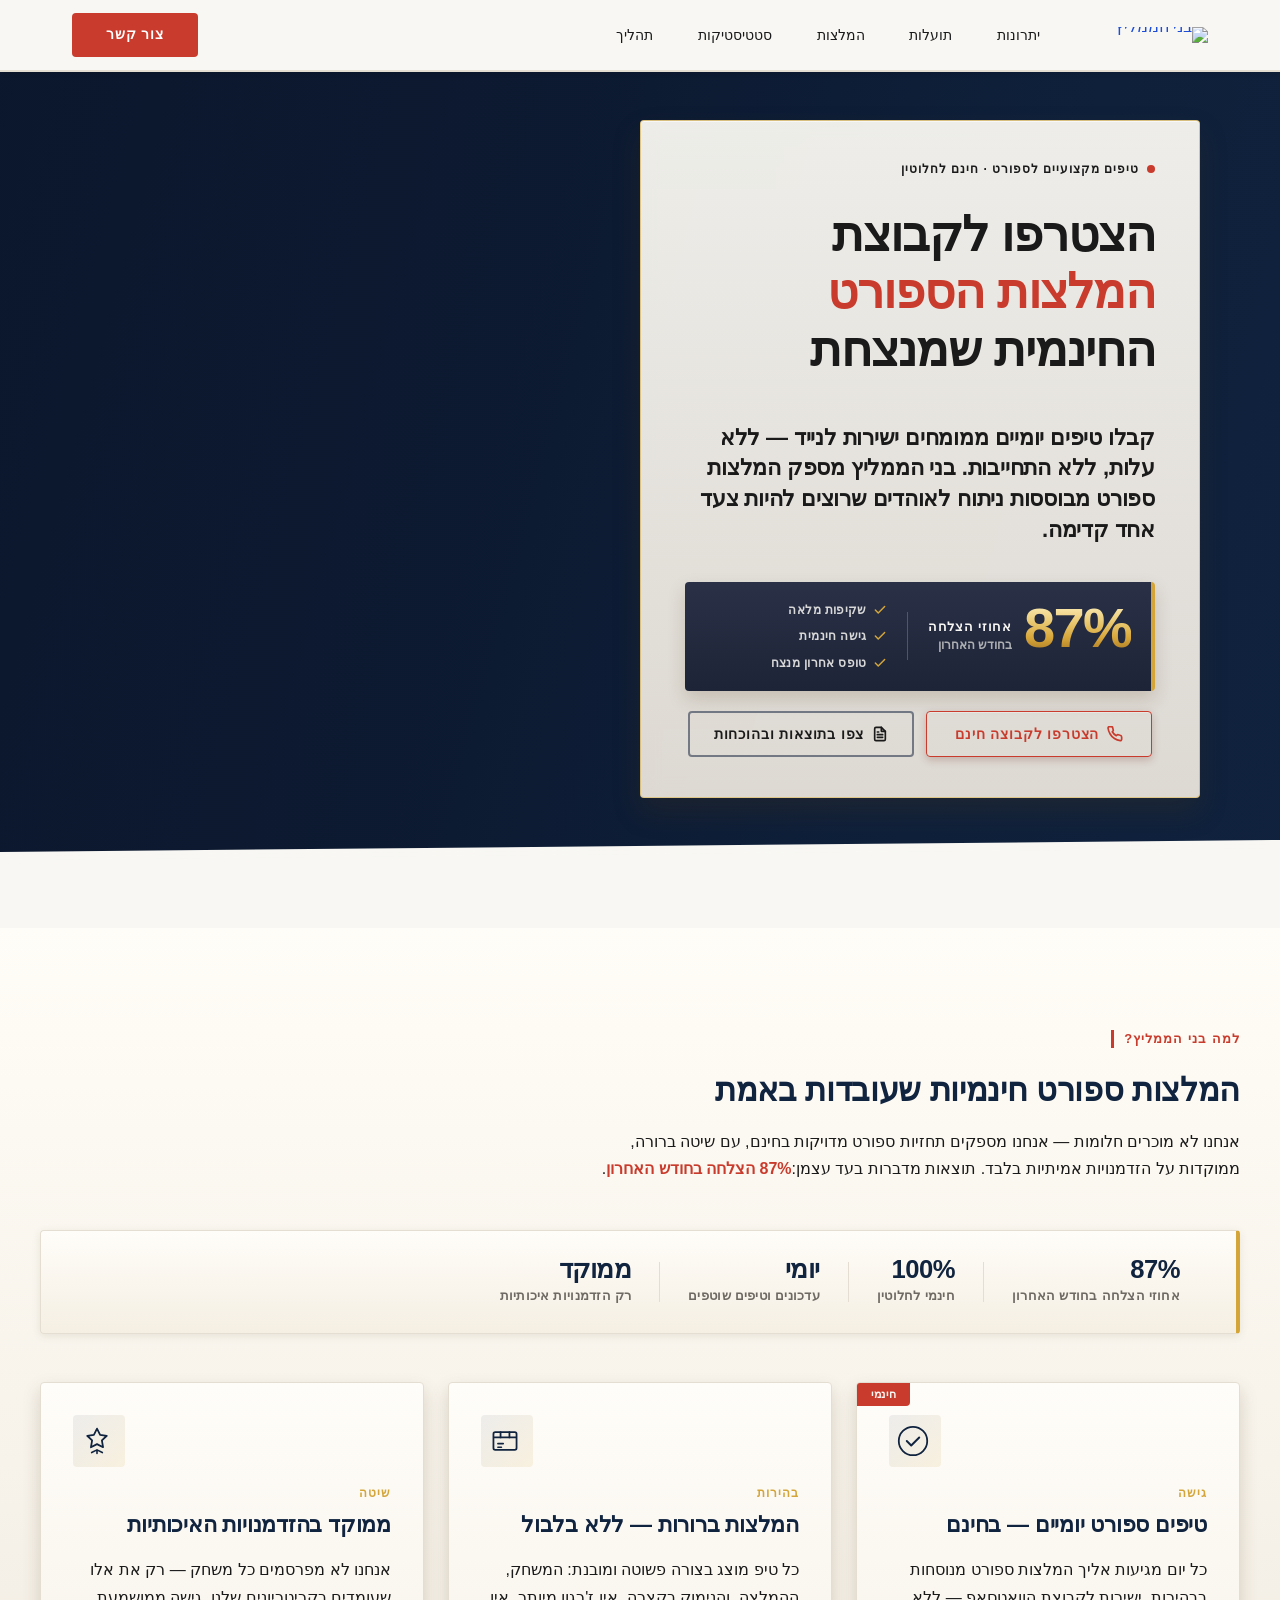
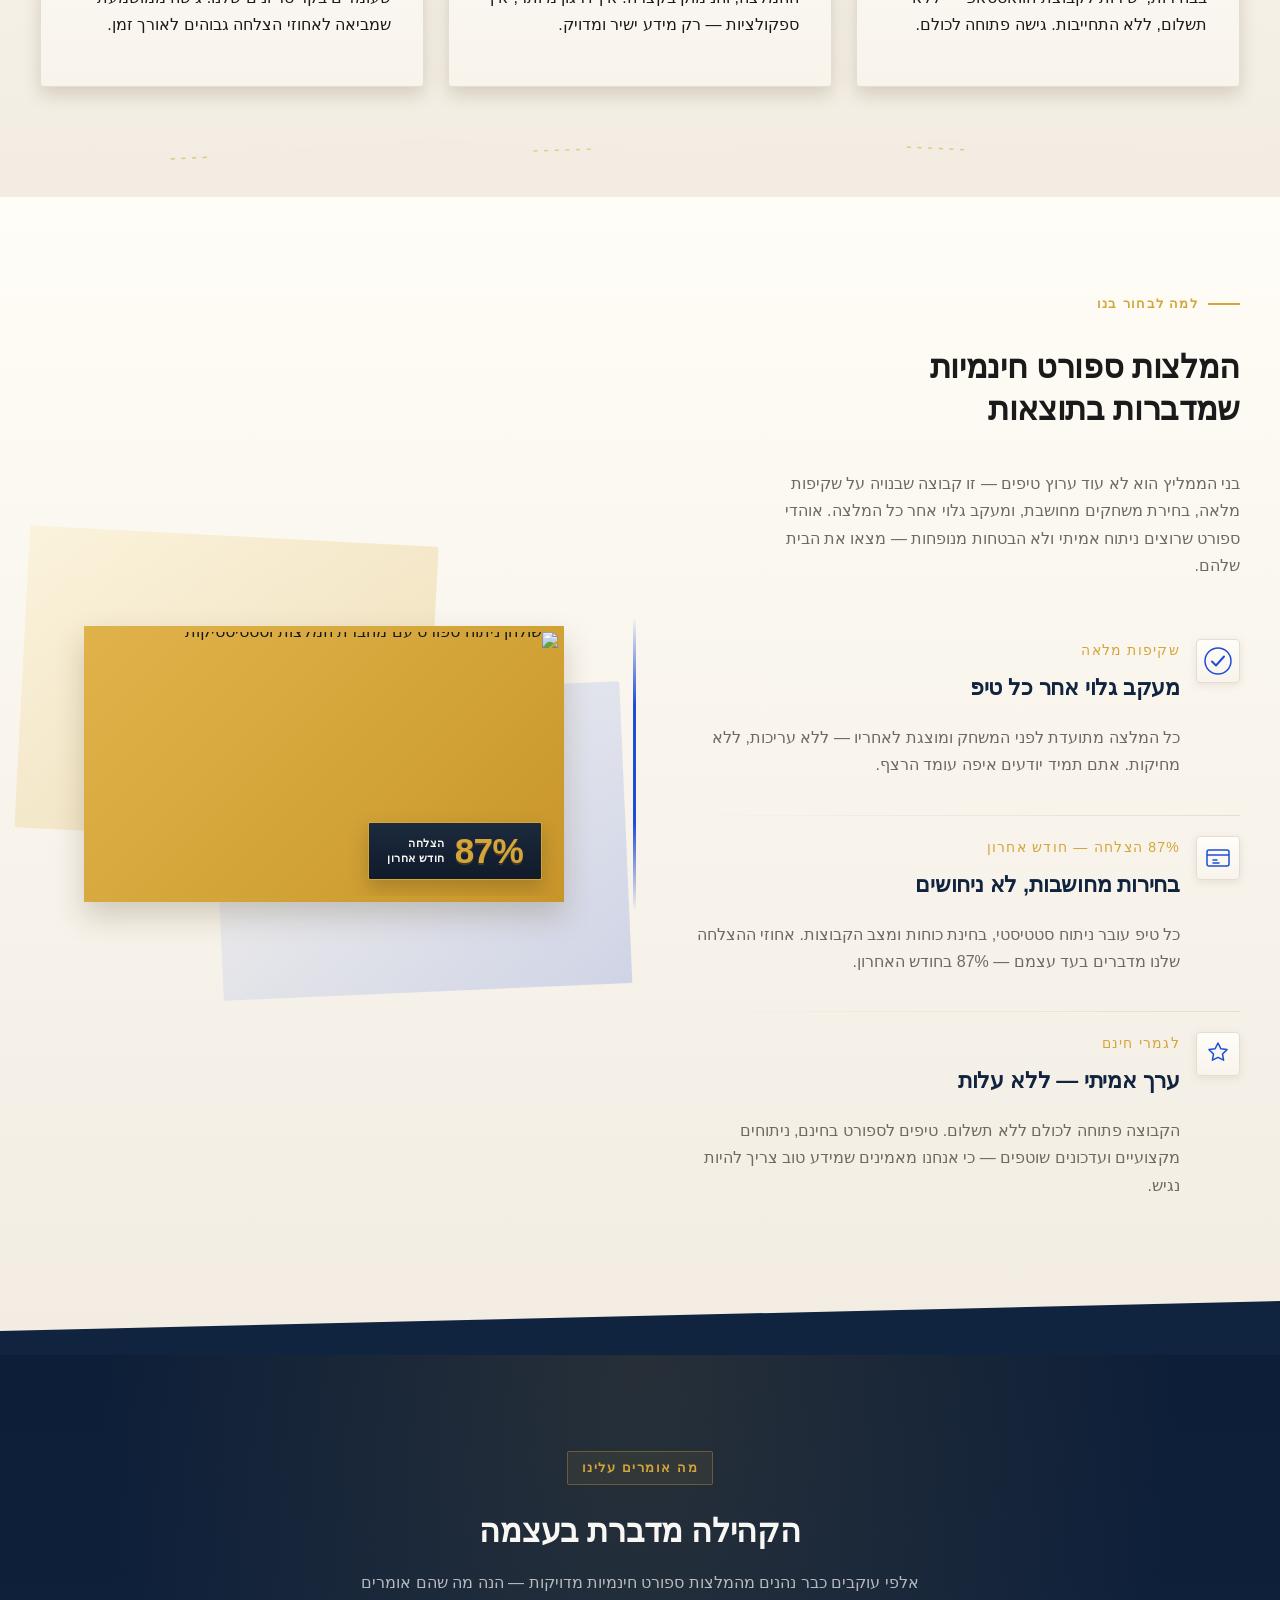
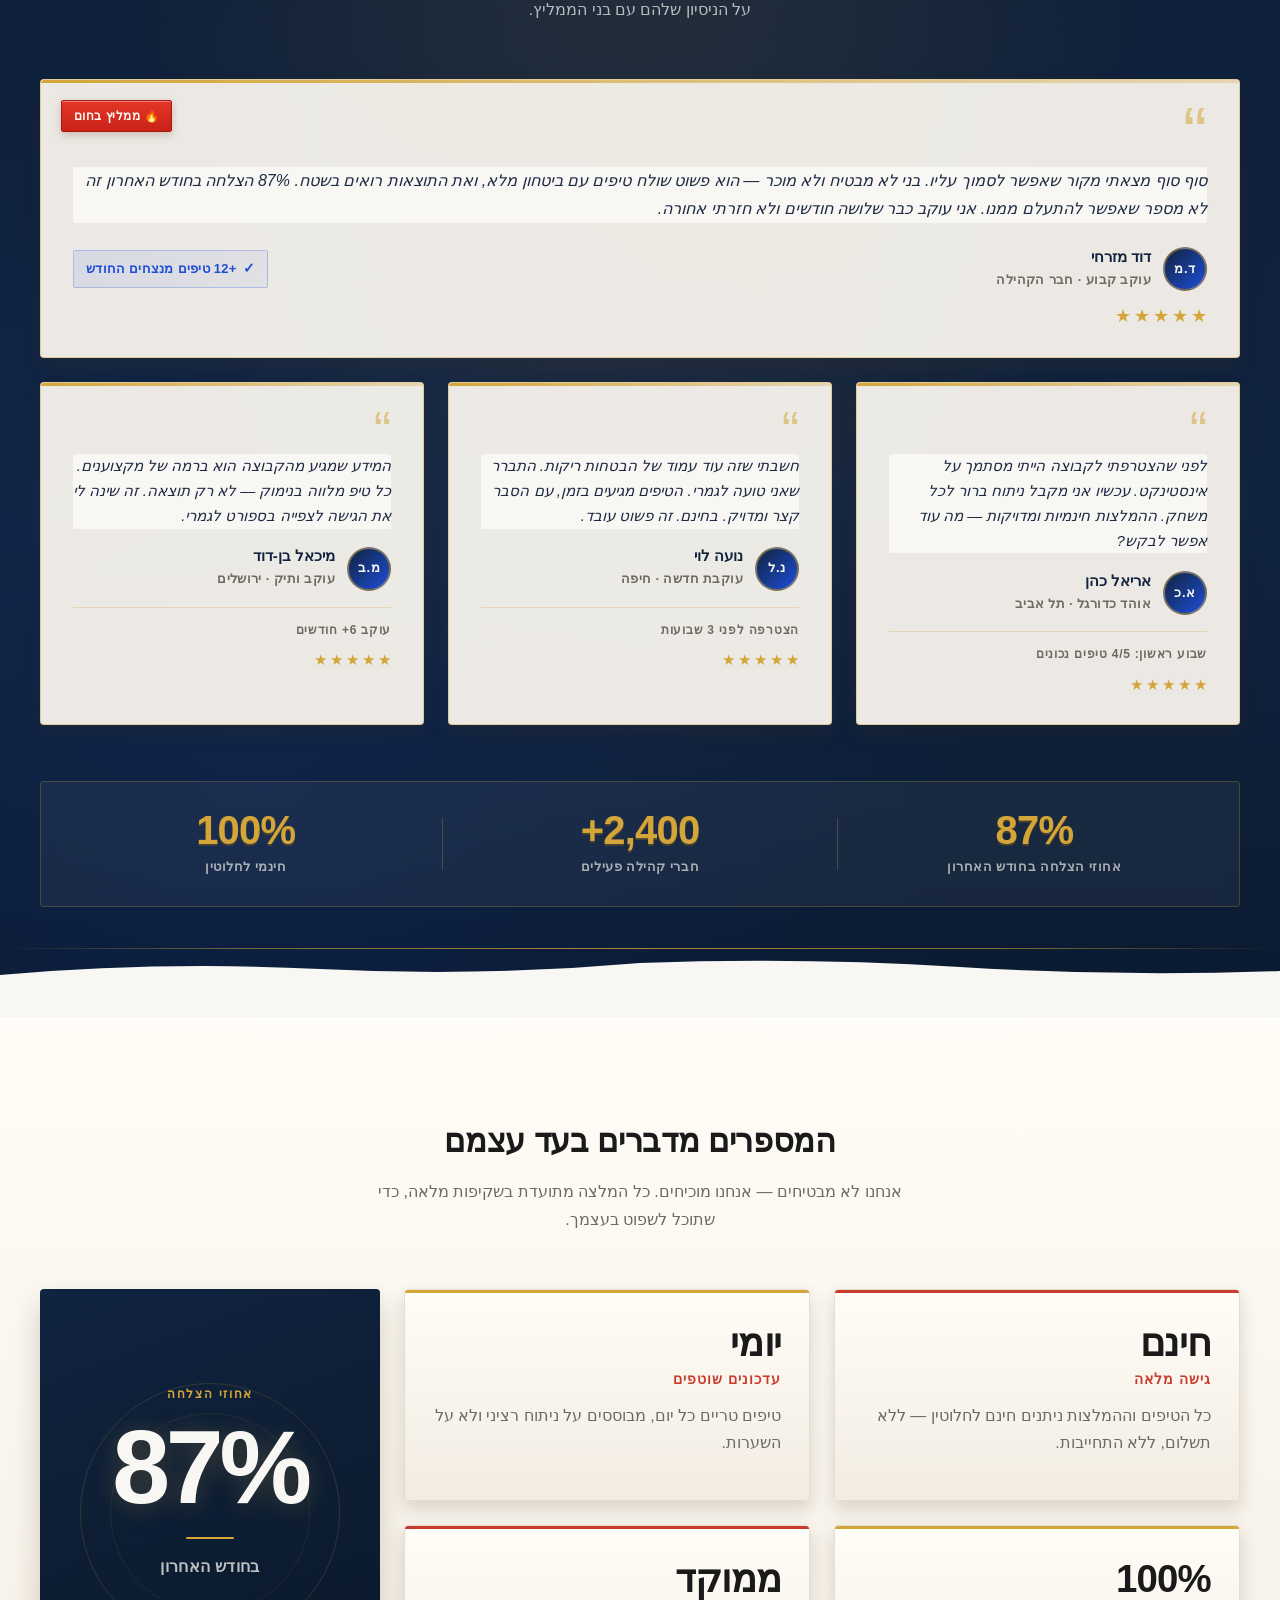
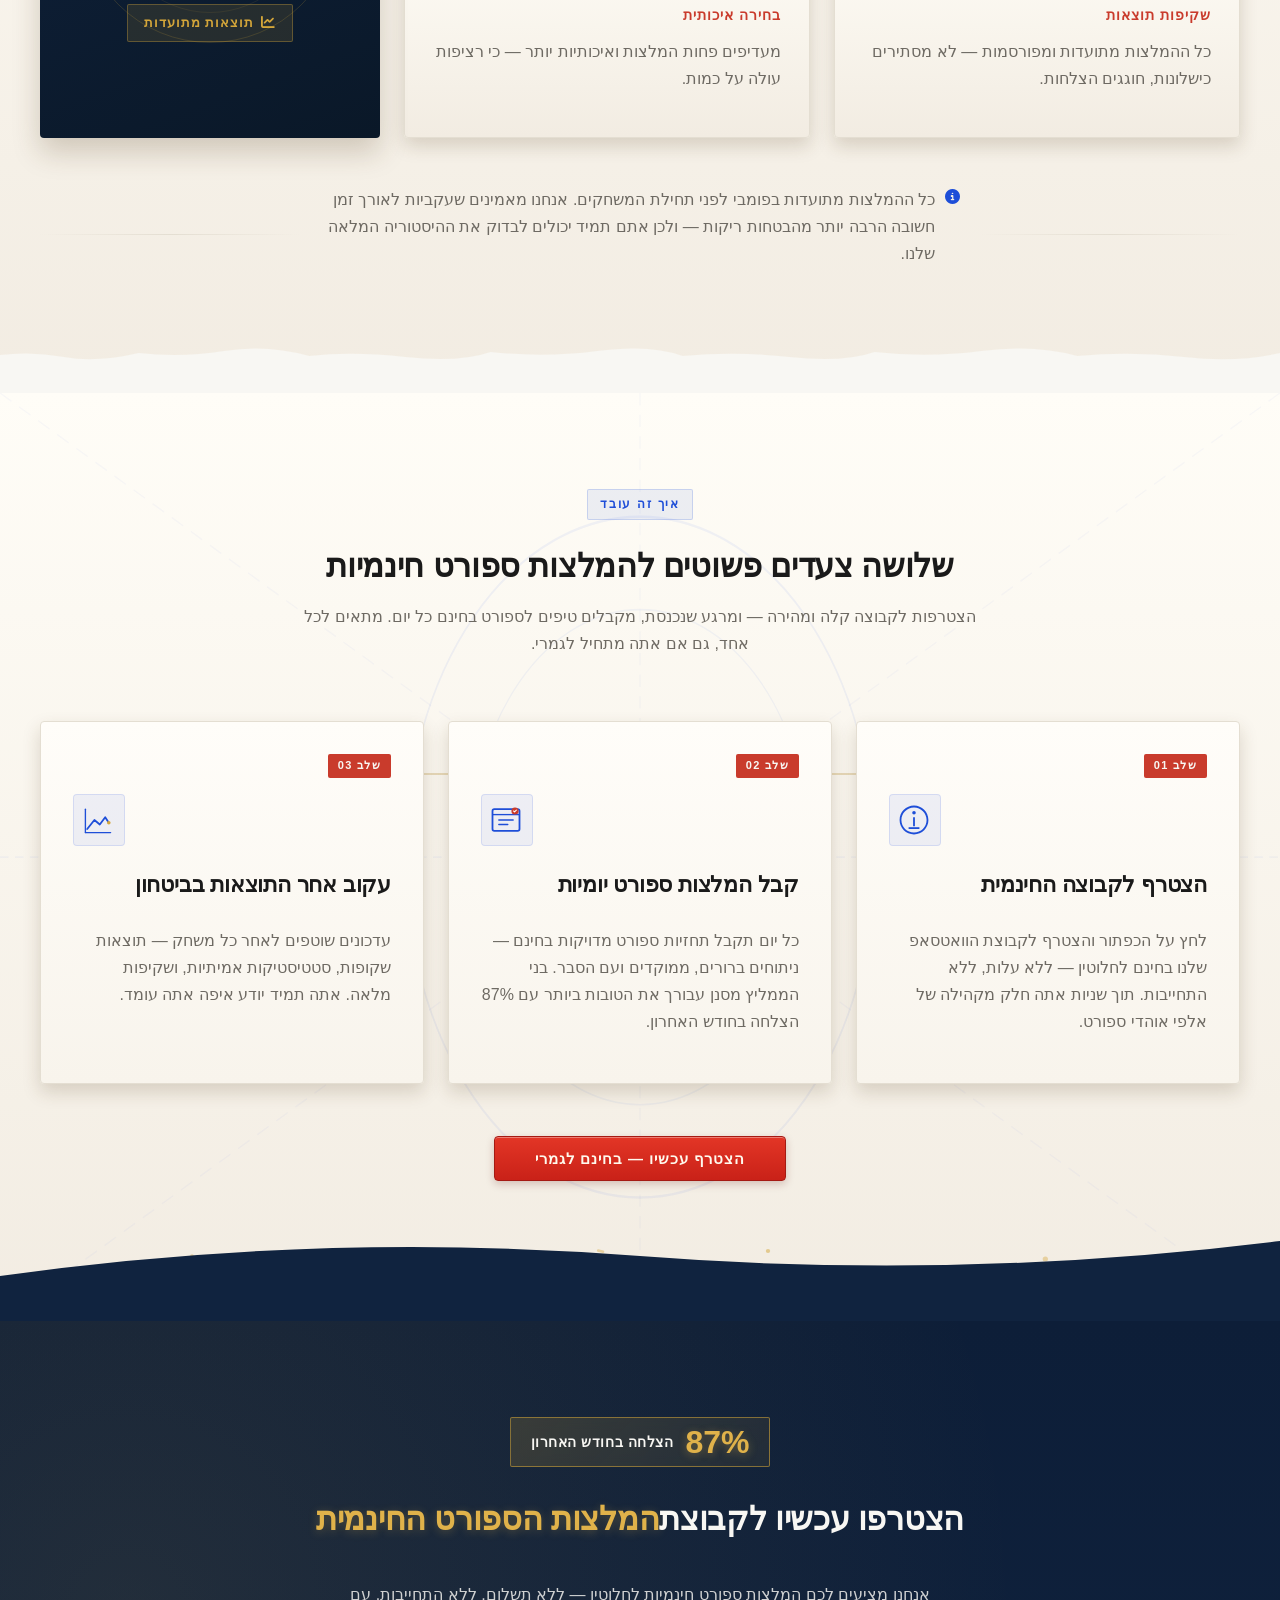
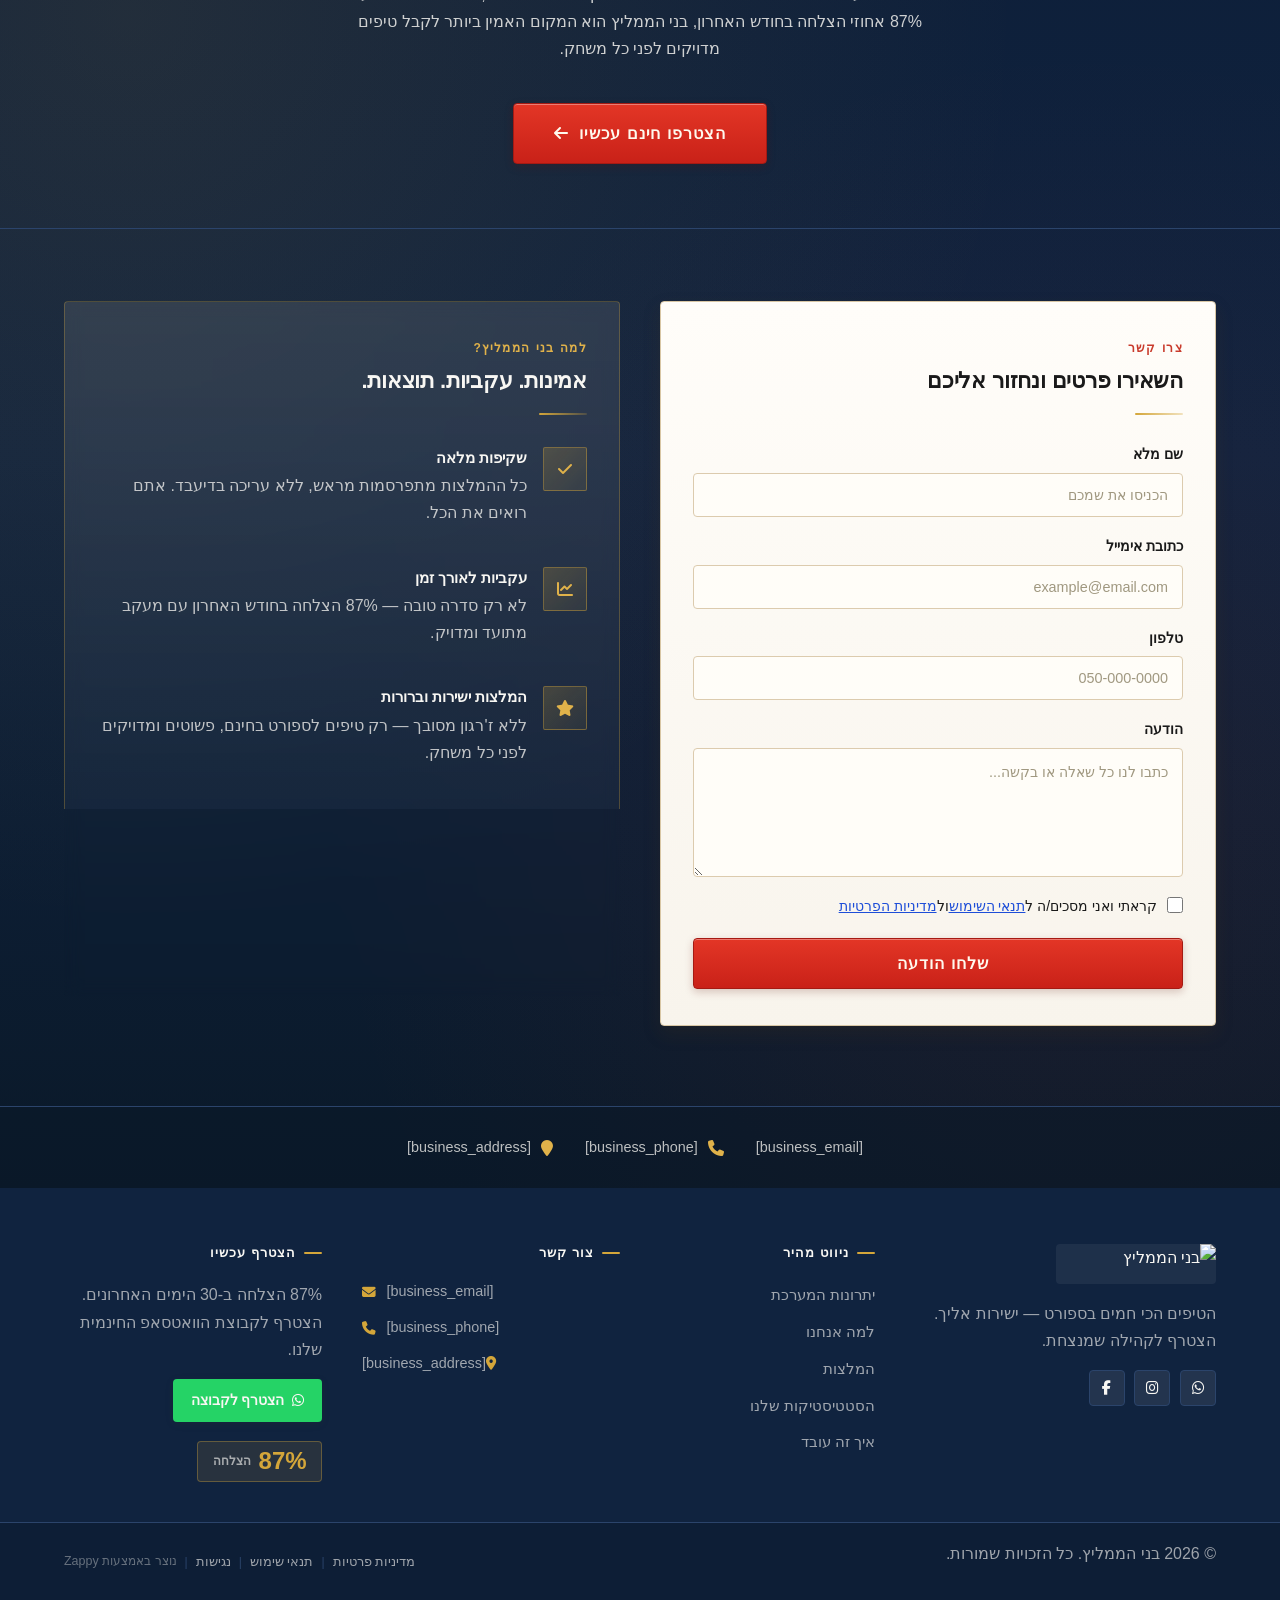
==== commit 05144517: "Background sync: Progressive GitHub Sync" ====
--- a/public/index.html
+++ b/public/index.html
@@ -1 +1 @@
-<!doctype html><html dir="rtl" lang="he"><head><meta charset="UTF-8"><meta content="width=device-width,initial-scale=1" name="viewport"><meta content="index, follow" name="robots"><title>המלצות ספורט חינמיות — בני הממליץ</title><meta content="A free sports tips group offering predictions and recommendations, emphasizing a strong recent success rate of 87% in the last month. The brand positions itself" name="description"><meta content="המלצות ספורט חינמיות, טיפים לספורט בחינם, קבוצת המלצות ספורט בוואטסאפ, תחזיות ספורט מדויקות בחינם" name="keywords"><link href="/assets/favicon.ico" rel="icon" type="image/x-icon"><link href="/assets/favicon-16x16.png" rel="icon" type="image/png" sizes="16x16"><link href="/assets/favicon-32x32.png" rel="icon" type="image/png" sizes="32x32"><link href="/assets/favicon-48x48.png" rel="icon" type="image/png" sizes="48x48"><link href="/assets/favicon-192x192.png" rel="icon" type="image/png" sizes="192x192"><link href="/assets/favicon-512x512.png" rel="icon" type="image/png" sizes="512x512"><link href="/assets/apple-touch-icon.png" rel="apple-touch-icon"><script>!function(){"use strict";var t="007506ee-eb61-4161-a79a-4ef2f0802b3a",e="https://api.zappy5.com/api/analytics/track",a=18e5,n=2592e6,o=!0,i=!0,r=!0;var s=function(){var e="zappy_visitor_"+t,a=null;try{if(a=localStorage.getItem(e)){var o=JSON.parse(a),i=Date.now();if(i-o.created<n)return o.lastSeen=i,localStorage.setItem(e,JSON.stringify(o)),o.id}}catch(t){console.warn("Zappy Analytics: LocalStorage not available")}var r="zv_"+Date.now()+"_"+Math.random().toString(36).substr(2,9);try{localStorage.setItem(e,JSON.stringify({id:r,created:Date.now(),lastSeen:Date.now()}))}catch(t){}return r}(),c=function(){var e="zappy_session_"+t,n=null;try{if(n=sessionStorage.getItem(e)){var o=JSON.parse(n),i=Date.now();if(i-o.timestamp<a)return o.timestamp=i,sessionStorage.setItem(e,JSON.stringify(o)),o.id}}catch(t){console.warn("Zappy Analytics: SessionStorage not available")}var r="zs_"+Date.now()+"_"+Math.random().toString(36).substr(2,9);try{sessionStorage.setItem(e,JSON.stringify({id:r,timestamp:Date.now()}))}catch(t){}return r}();function l(a,n){n=n||{};var o={website_id:t,event_type:a,page_path:window.location.pathname,referrer:document.referrer||"direct",visitor_id:s,session_id:c,metadata:n};if(navigator.sendBeacon){var i=new Blob([JSON.stringify(o)],{type:"application/json"});navigator.sendBeacon(e,i)}else fetch(e,{method:"POST",headers:{"Content-Type":"application/json"},body:JSON.stringify(o),keepalive:!0}).catch(function(t){console.warn("Zappy Analytics: Failed to track event",t)})}o&&l("pageview",{title:document.title,url:window.location.href}),i&&document.addEventListener("click",function(t){var e=t.target;if("BUTTON"===e.tagName||e.closest("button")){var a="BUTTON"===e.tagName?e:e.closest("button");l("click",{element:"button",text:a.textContent.trim().substring(0,100),id:a.id||null,class:a.className||null})}else if("A"===e.tagName||e.closest("a")){var n="A"===e.tagName?e:e.closest("a");l("navigation",{element:"link",text:n.textContent.trim().substring(0,100),href:n.href,external:n.hostname!==window.location.hostname})}},!0),r&&document.addEventListener("submit",function(t){var e=t.target;l("form_submit",{form_id:e.id||null,form_name:e.name||null,form_action:e.action||null,form_method:e.method||"GET"})},!0);var m=Date.now();window.addEventListener("beforeunload",function(){l("page_unload",{time_on_page:Math.floor((Date.now()-m)/1e3),page_path:window.location.pathname})}),window.zappyAnalytics={track:l,getVisitorId:function(){return s},getSessionId:function(){return c}}}()</script><meta content="המלצות ספורט חינמיות — בני הממליץ" property="og:title"><meta content="A free sports tips group offering predictions and recommendations, emphasizing a strong recent success rate of 87% in the last month. The brand positions itself" property="og:description"><meta content="website" property="og:type"><meta content="he_IL" property="og:locale"><meta content="summary_large_image" name="twitter:card"><meta content="המלצות ספורט חינמיות — בני הממליץ" name="twitter:title"><meta content="A free sports tips group offering predictions and recommendations, emphasizing a strong recent success rate of 87% in the last month. The brand positions itself" name="twitter:description"><link href="https://cdnjs.cloudflare.com/ajax/libs/font-awesome/6.4.0/css/all.min.css" rel="stylesheet"><link href="/assets/favicon.ico" rel="icon" type="image/x-icon"><link href="/assets/favicon-16x16.png" rel="icon" type="image/png" sizes="16x16"><link href="/assets/favicon-32x32.png" rel="icon" type="image/png" sizes="32x32"><link href="/assets/favicon-48x48.png" rel="icon" type="image/png" sizes="48x48"><link href="/assets/favicon-192x192.png" rel="icon" type="image/png" sizes="192x192"><link href="/assets/favicon-512x512.png" rel="icon" type="image/png" sizes="512x512"><link href="/assets/apple-touch-icon.png" rel="apple-touch-icon"><link href="https://cdn.jsdelivr.net/npm/vanilla-cookieconsent@3/dist/cookieconsent.css" rel="stylesheet"><script src="https://cdn.jsdelivr.net/npm/vanilla-cookieconsent@3/dist/cookieconsent.umd.js"></script><script src="https://cdn.jsdelivr.net/gh/mickidum/acc_toolbar/acctoolbar/acctoolbar.min.js"></script><link href="/styles.css" rel="stylesheet"><style id="zappy-dropdown-submenu-styles">#navMenu li:has(.sub-menu),.nav-menu li:has(.sub-menu),.navbar li:has(.sub-menu),nav li:has(.sub-menu){position:relative}#navMenu .sub-menu,.nav-menu .sub-menu,.navbar .sub-menu,nav .sub-menu{display:block!important;position:absolute!important;top:100%;left:0;min-width:220px;background:#fff;border-radius:8px;box-shadow:0 8px 25px rgba(0,0,0,.15);padding:8px 0;opacity:0;visibility:hidden;transform:translateY(10px);transition:all .3s ease;z-index:1000;list-style:none;pointer-events:none}#navMenu li:hover>.sub-menu,.nav-menu li:hover>.sub-menu,.navbar li:hover>.sub-menu,nav li:hover>.sub-menu{opacity:1!important;visibility:visible!important;transform:translateY(0)!important;pointer-events:auto!important}.sub-menu li{list-style:none;margin:0;padding:0}.sub-menu a{display:block!important;padding:10px 16px!important;color:var(--text-dark,#333)!important;font-weight:500;text-decoration:none;white-space:nowrap;transition:background-color .2s}.sub-menu a:hover{background-color:#f5f5f5}[dir=rtl] .nav-menu .sub-menu,[dir=rtl] .navbar .sub-menu,[dir=rtl] nav .sub-menu,html[lang=ar] .nav-menu .sub-menu,html[lang=ar] .navbar .sub-menu,html[lang=ar] nav .sub-menu,html[lang=he] .nav-menu .sub-menu,html[lang=he] .navbar .sub-menu,html[lang=he] nav .sub-menu{left:auto!important;right:0!important}.sub-menu:empty,.sub-menu:not(:has(li)),.sub-menu:not(:has(li:not(.zappy-hidden-menu-item))){display:none!important;opacity:0!important;visibility:hidden!important;pointer-events:none!important}li:has(.menu-group-title):hover>.sub-menu{opacity:1!important;visibility:visible!important;transform:translateY(0)!important;pointer-events:auto!important}#navMenu>li>.menu-group-title,.nav-menu>li>.menu-group-title{display:inline-block;padding:.5rem 1rem;cursor:default;user-select:none}@media (max-width:768px){#navMenu .sub-menu,.nav-menu .sub-menu,.navbar .sub-menu,nav .sub-menu{position:static!important;transform:none!important;box-shadow:none!important;background:0 0!important;max-height:0;overflow:hidden;opacity:0;visibility:hidden;transition:max-height .3s ease,opacity .3s ease;padding:0!important;border-radius:0!important}.sub-menu.mobile-expanded{max-height:500px!important;opacity:1!important;visibility:visible!important;padding:8px 0 8px 16px!important}[dir=rtl] .sub-menu.mobile-expanded,html[lang=he] .sub-menu.mobile-expanded{padding:8px 16px 8px 0!important}#navMenu li:hover>.sub-menu,.nav-menu li:hover>.sub-menu,.navbar li:hover>.sub-menu,nav li:hover>.sub-menu{opacity:0;visibility:hidden;pointer-events:none}#navMenu li>.sub-menu.mobile-expanded,.nav-menu li>.sub-menu.mobile-expanded,.navbar li>.sub-menu.mobile-expanded,nav li>.sub-menu.mobile-expanded{opacity:1!important;visibility:visible!important;pointer-events:auto!important}#navMenu li:has(.sub-menu),.nav-menu li:has(.sub-menu),.navbar li:has(.sub-menu),nav li:has(.sub-menu){display:flex!important;flex-wrap:wrap!important;align-items:center!important;position:relative!important;min-height:44px!important}#navMenu li:has(.sub-menu)>a,.nav-menu li:has(.sub-menu)>a,.navbar li:has(.sub-menu)>a,nav li:has(.sub-menu)>a{flex:1!important;min-width:0!important}#navMenu li:has(.sub-menu)>.menu-group-title,.nav-menu li:has(.sub-menu)>.menu-group-title,.navbar li:has(.sub-menu)>.menu-group-title,nav li:has(.sub-menu)>.menu-group-title{flex:1!important;min-width:0!important;padding:0!important;line-height:inherit!important}#navMenu li:has(.sub-menu)>.sub-menu,.nav-menu li:has(.sub-menu)>.sub-menu,.navbar li:has(.sub-menu)>.sub-menu,nav li:has(.sub-menu)>.sub-menu{flex-basis:100%!important;width:100%!important}#navMenu li:has(.sub-menu)>a [class*=arrow],#navMenu li:has(.sub-menu)>a [class*=chevron],.nav-menu li:has(.sub-menu)>a .fa-angle-down,.nav-menu li:has(.sub-menu)>a .fa-chevron-down,.nav-menu li:has(.sub-menu)>a [class*=arrow],.nav-menu li:has(.sub-menu)>a [class*=chevron],nav li:has(.sub-menu)>a [class*=arrow],nav li:has(.sub-menu)>a [class*=chevron]{display:none!important;visibility:hidden!important}.mobile-submenu-toggle{display:flex!important;align-items:center!important;justify-content:center!important;width:44px!important;height:auto!important;background:0 0!important;border:none!important;cursor:pointer!important;color:var(--text-dark)!important;position:static!important;flex-shrink:0!important;align-self:stretch!important;z-index:2!important;padding:0!important;margin:0!important}.mobile-submenu-toggle::after{content:''!important;width:0!important;height:0!important;border-left:6px solid transparent!important;border-right:6px solid transparent!important;border-top:7px solid currentColor!important;transition:transform .3s ease!important}.mobile-submenu-toggle.expanded::after{transform:rotate(180deg)!important}.sub-menu a{padding:10px 0!important;display:block!important;color:var(--text-dark)!important}.navbar .sub-menu li a,.zappy-products-dropdown .sub-menu a,nav.navbar .sub-menu li a{color:var(--text-dark)!important}}@media (min-width:769px){.mobile-submenu-toggle{display:none!important}}</style><style id="mobile-lang-menu-deployed-css">@media (max-width:768px){.lang-switcher,.nav-container .lang-switcher,.nav-cta-container .lang-switcher,.nav-ecommerce-icons .lang-switcher,.nav-icons-left .lang-switcher,.navbar .lang-switcher,.navbar .nav-cta-container .lang-switcher{display:none!important}.mobile-lang-menu{width:100%;border-top:1px solid rgba(128,128,128,.2);padding:8px 0 0 0;margin-top:8px}.mobile-lang-toggle{display:flex!important;align-items:center;justify-content:space-between;width:100%;padding:12px 16px;background:0 0;border:none;cursor:pointer;font-size:15px;color:inherit;font-family:inherit}.mobile-lang-toggle::after{content:'';display:inline-block;width:8px;height:8px;border-right:2px solid currentColor;border-bottom:2px solid currentColor;transform:rotate(45deg);transition:transform .3s ease;margin-left:8px}.mobile-lang-toggle.expanded::after{transform:rotate(-135deg)}.mobile-lang-options{max-height:0;overflow:hidden;transition:max-height .3s ease}.mobile-lang-options.expanded{max-height:300px}.mobile-lang-option{display:flex!important;align-items:center;gap:10px;padding:10px 24px;text-decoration:none;color:inherit;font-size:14px;font-family:inherit}.mobile-lang-option:hover{background:rgba(128,128,128,.1)}.mobile-lang-option.active{font-weight:600;opacity:.7;pointer-events:none}.mobile-lang-option img{width:20px;height:20px;border-radius:50%}}@media (min-width:769px){.mobile-lang-menu{display:none!important}}</style><style id="zappy-widget-visibility">#mic-access-tool-box,#mic-access-tool-general-button,#mic-init-access-tool #mic-access-tool-box,#mic-init-access-tool #mic-access-tool-general-button,#mic-init-access-tool .mic-access-tool-general-button,._access-icon,._access-menu,.mic-access-tool-box,.mic-access-tool-general-button,div[id*=mic-access-tool-box]{display:none!important;visibility:hidden!important;opacity:0!important;pointer-events:none!important}</style></head><body><nav class="navbar" dir="rtl"><button class="mobile-toggle" aria-label="Menu" id="mobileToggle"><svg viewBox="0 0 24 24" fill="none" height="24" width="24" class="hamburger-icon"><path d="M3 12h18M3 6h18M3 18h18" stroke="currentColor" stroke-width="2" stroke-linecap="round"></path></svg><svg viewBox="0 0 24 24" fill="none" height="24" width="24" class="close-icon" style="display:none"><path d="M18 6L6 18M6 6l12 12" stroke="currentColor" stroke-width="2" stroke-linecap="round"></path></svg></button><button class="phone-header-btn" aria-label="Call" data-phone="[business_phone]"><svg viewBox="0 0 24 24" fill="currentColor" height="20" width="20"><path d="M22 16.92v3a2 2 0 0 1-2.18 2 19.79 19.79 0 0 1-8.63-3.07 19.5 19.5 0 0 1-6-6 19.79 19.79 0 0 1-3.07-8.67A2 2 0 0 1 4.11 2h3a2 2 0 0 1 2 1.72 12.84 12.84 0 0 0 .7 2.81 2 2 0 0 1-.45 2.11L8.09 9.91a16 16 0 0 0 6 6l1.27-1.27a2 2 0 0 1 2.11-.45 12.84 12.84 0 0 0 2.81.7A2 2 0 0 1 22 16.92z"></path></svg></button><div class="nav-container"><div class="nav-right-group"><div class="nav-brand"><a href="/" class="logo-link"><img alt="בני הממליץ" src="/assets/business-logo.webp" class="logo"></a></div><ul class="nav-menu" id="navMenu"><li><a href="#features">יתרונות</a></li><li><a href="#benefits">תועלות</a></li><li><a href="#testimonials">המלצות</a></li><li><a href="#stats">סטטיסטיקות</a></li><li><a href="#process">תהליך</a></li></ul></div><div class="nav-cta-container"><a href="#contact" class="nav-cta-btn">צור קשר</a></div></div></nav><script>window.addEventListener("load",function(){const e=document.querySelector(".navbar, nav, header");if(!e)return void console.log("[Navbar] Navbar element not found");let t=document.getElementById("mobileToggle")||document.querySelector(".mobile-toggle")||document.querySelector(".hamburger")||document.querySelector(".hamburger-menu")||document.querySelector(".menu-toggle")||document.querySelector(".burger-menu")||document.querySelector('[aria-label="Menu"]')||document.querySelector('[aria-label="תפריט"]');const o=document.querySelector(".phone-header-btn"),n=window.getComputedStyle(e);let r=n.backgroundColor;if(console.log("[Navbar] Initial navbar background:",r),"transparent"===r||"rgba(0, 0, 0, 0)"===r||r.startsWith("rgba")&&r.includes(", 0)")){const e=n.backgroundImage;if(e&&"none"!==e)console.log("[Navbar] Navbar has background image/gradient, using dark text"),r="rgb(240, 240, 240)";else{const e=window.getComputedStyle(document.body).backgroundColor;console.log("[Navbar] Navbar transparent, using body background:",e),r=e}}const i=r.match(/\d+/g);if(i&&i.length>=3){const e=(.299*parseInt(i[0])+.587*parseInt(i[1])+.114*parseInt(i[2]))/255;console.log("[Navbar] Mobile button colors preserved from Claude CSS (luminance:",e.toFixed(2)+")");const n=document.createElement("style");n.id="zappy-mobile-nav-fix";document.documentElement.lang;document.documentElement.dir,n.textContent='\n        /* Hide mobile buttons on desktop, show only on mobile */\n        @media (min-width: 769px) {\n          .mobile-toggle,\n          .phone-header-btn {\n            display: none !important;\n          }\n        }\n        \n        /* Show and position mobile buttons correctly on mobile */\n        @media (max-width: 768px) {\n          .mobile-toggle,\n          .phone-header-btn {\n            position: absolute !important;\n            top: 50% !important;\n            transform: translateY(-50%) !important;\n            z-index: 1001 !important;\n            display: flex !important;\n            align-items: center !important;\n            justify-content: center !important;\n            width: 36px !important;\n            height: 36px !important;\n            border-radius: 50% !important;\n            border: none !important;\n            cursor: pointer !important;\n            padding: 6px !important;\n            background: none !important;\n            color: var(--nav-text, var(--text-dark)) !important;\n          }\n          \n          /* LTR positioning (default): hamburger LEFT, phone RIGHT */\n          html:not([dir="rtl"]):not([lang="he"]):not([lang="ar"]) .mobile-toggle,\n          html[dir="ltr"] .mobile-toggle {\n            left: 12px !important;\n            right: auto !important;\n          }\n          html:not([dir="rtl"]):not([lang="he"]):not([lang="ar"]) .phone-header-btn,\n          html[dir="ltr"] .phone-header-btn {\n            right: 12px !important;\n            left: auto !important;\n          }\n          \n          /* RTL positioning: hamburger RIGHT, phone LEFT */\n          html[dir="rtl"] .mobile-toggle,\n          html[lang="he"] .mobile-toggle,\n          html[lang="ar"] .mobile-toggle {\n            right: 12px !important;\n            left: auto !important;\n          }\n          html[dir="rtl"] .phone-header-btn,\n          html[lang="he"] .phone-header-btn,\n          html[lang="ar"] .phone-header-btn {\n            left: 12px !important;\n            right: auto !important;\n          }\n          \n          /* CRITICAL: Ensure nav-container has min-height on mobile */\n          /* All children are positioned absolutely/fixed on mobile, so height:auto collapses to 0 */\n          .nav-container {\n            min-height: 70px !important;\n            position: relative !important;\n          }\n          \n          /* Ensure SVG icons are properly sized and inherit color */\n          .mobile-toggle svg,\n          .phone-header-btn svg {\n            width: 24px !important;\n            height: 24px !important;\n            /* Don\'t force display - let JavaScript control hamburger/close toggle */\n          }\n          \n          /* Reset nav-cta-container on mobile - remove desktop box-shadow/padding */\n          /* that creates a visible ghost box when CTA button is hidden */\n          .nav-cta-container {\n            box-shadow: none !important;\n            padding: 0 !important;\n          }\n          \n          /* Hide nav-cta-container entirely on mobile when there\'s no lang-switcher */\n          /* (only the CTA button is inside, and it\'s hidden on mobile) */\n          .nav-cta-container:not(:has(.lang-switcher)) {\n            display: none !important;\n          }\n          \n          /* CRITICAL: Prevent hero image fade gradient from bleeding over headline text */\n          /* The .image-fade-gradient has bottom: -30px (extends below parent) */\n          /* On mobile stacked layout, this overlaps the h1 text below the image */\n          .hero-image-column {\n            overflow: hidden !important;\n          }\n          .image-fade-gradient {\n            bottom: 0 !important;\n          }\n          \n          /* Hide desktop language switcher on mobile - hamburger menu handles it */\n          /* High specificity to override stored CSS */\n          .lang-switcher,\n          .nav-cta-container .lang-switcher,\n          .nav-container .lang-switcher,\n          .navbar .lang-switcher,\n          .navbar .nav-cta-container .lang-switcher {\n            display: none !important;\n          }\n        }\n      ';const r=document.getElementById("zappy-mobile-nav-fix");r&&r.remove(),document.head.appendChild(n),console.log("[Navbar] Critical CSS injected for mobile nav positioning");const l=window.innerWidth<=768;if(t){const e=t.querySelector(".hamburger-icon"),o=t.querySelector(".close-icon");e&&(e.style.setProperty("width","24px","important"),e.style.setProperty("height","24px","important"),e.style.setProperty("display","block","important")),o&&(o.style.setProperty("width","24px","important"),o.style.setProperty("height","24px","important"),o.style.setProperty("display","none","important")),l?(t.style.setProperty("position","absolute","important"),t.style.setProperty("top","50%","important"),t.style.setProperty("transform","translateY(-50%)","important"),t.style.setProperty("z-index","1001","important"),t.style.removeProperty("left"),t.style.removeProperty("right"),console.log("[Navbar] Mobile toggle positioning applied (mobile viewport)")):(t.style.removeProperty("position"),t.style.removeProperty("top"),t.style.removeProperty("transform"),t.style.removeProperty("z-index"),t.style.removeProperty("left"),t.style.removeProperty("right"),console.log("[Navbar] Desktop viewport - cleared mobile toggle inline positioning"))}if(o){const e=o.querySelector("svg");e&&(e.style.width="24px",e.style.height="24px",e.setAttribute("width","24"),e.setAttribute("height","24")),l?(o.style.setProperty("position","absolute","important"),o.style.setProperty("top","50%","important"),o.style.setProperty("transform","translateY(-50%)","important"),o.style.setProperty("z-index","1001","important"),o.style.removeProperty("left"),o.style.removeProperty("right"),console.log("[Navbar] Phone button positioning applied (mobile viewport)")):(o.style.removeProperty("position"),o.style.removeProperty("top"),o.style.removeProperty("transform"),o.style.removeProperty("z-index"),o.style.removeProperty("left"),o.style.removeProperty("right"),console.log("[Navbar] Desktop viewport - cleared phone button inline positioning"))}}else console.log("[Navbar] Could not parse background color:",r);t=document.getElementById("mobileToggle")||document.querySelector(".mobile-toggle")||document.querySelector(".hamburger")||document.querySelector(".hamburger-menu")||document.querySelector(".menu-toggle")||document.querySelector(".burger-menu")||document.querySelector('[aria-label="Menu"]')||document.querySelector('[aria-label="תפריט"]');const l=document.getElementById("navMenu")||document.querySelector(".nav-menu")||document.querySelector(".nav-links")||document.querySelector("nav ul:not(.submenu)");if(!t||!l)return void console.log("[Navbar] Mobile toggle or menu not found:",{toggle:!!t,menu:!!l});l.id||(l.id="navMenu"),console.log("[Navbar] Initializing mobile menu...");const a=t.cloneNode(!0);t.parentNode.replaceChild(a,t),a.addEventListener("click",function(e){e.preventDefault(),e.stopPropagation();const t=this.querySelector(".hamburger-icon"),o=this.querySelector(".close-icon");l.classList.contains("active")?(l.classList.remove("active"),t&&t.style.setProperty("display","block","important"),o&&o.style.setProperty("display","none","important"),document.body.style.overflow="",console.log("[Navbar] Menu closed")):(l.classList.add("active"),t&&t.style.setProperty("display","none","important"),o&&o.style.setProperty("display","block","important"),document.body.style.overflow="hidden",console.log("[Navbar] Menu opened"))}),l.querySelectorAll("a").forEach(function(e){e.addEventListener("click",function(){if("#"===this.getAttribute("href"))return;const e=a.querySelector(".hamburger-icon"),t=a.querySelector(".close-icon");l.classList.remove("active"),e&&e.style.setProperty("display","block","important"),t&&t.style.setProperty("display","none","important"),document.body.style.overflow="",console.log("[Navbar] Menu closed (link clicked)")})});var s=l.querySelectorAll(".dropdown-toggle");s.forEach(function(e){e.addEventListener("click",function(e){e.preventDefault(),e.stopPropagation();var t=this.closest(".nav-dropdown");t&&(t.parentNode.querySelectorAll(".nav-dropdown.open").forEach(function(e){e!==t&&e.classList.remove("open")}),t.classList.toggle("open"),console.log("[Navbar] Dropdown toggled:",t.classList.contains("open")?"open":"closed"))})}),document.addEventListener("click",function(e){e.target.closest(".nav-dropdown")||document.querySelectorAll(".nav-dropdown.open").forEach(function(e){e.classList.remove("open")})}),console.log("[Navbar] Dropdown handlers initialized for "+s.length+" dropdowns"),o&&o.addEventListener("click",function(){const e=document.querySelectorAll('a[href^="tel:"]'),t=e.length>0?e[0].getAttribute("href").replace("tel:",""):"[business_phone]";window.location.href="tel:"+t,console.log("[Navbar] Phone button clicked")}),console.log("[Navbar] Mobile menu initialized successfully");const p=function(){const e=document.querySelector(".whatsapp-float");e&&(window.innerWidth>=769?(e.style.setProperty("display","none","important"),e.style.setProperty("visibility","hidden","important"),e.style.setProperty("opacity","0","important"),e.style.setProperty("pointer-events","none","important"),console.log("[WhatsApp] Button hidden on desktop")):(e.style.removeProperty("display"),e.style.removeProperty("visibility"),e.style.removeProperty("opacity"),e.style.removeProperty("pointer-events"),console.log("[WhatsApp] Button visible on mobile")))};let c;p(),window.addEventListener("resize",function(){clearTimeout(c),c=setTimeout(p,100)})})</script><main><section class="index-hero-section" data-layout-spec="בית-hero" dir="rtl" id="hero" data-hero-type="fullscreen-scrim"><div class="index-hero-bg"><img alt="אצטדיון ספורט מואר בערב עם קהל נלהב" src="/assets/site-index-hero-image-1.webp" data-context="Bright evening sports stadium packed with cheering fans, golden floodlights illuminating the pitch, soft crowd blur in the background, subtle golden light particles in the atmosphere, aspirational and celebratory match-day energy, wide-angle aerial perspective showing the full stadium bowl, vibrant green pitch, warm golden tones" data-placeholder="index-hero-image-1" height="700" width="1200" data-hero-bg="true"></div><div class="index-hero-scrim" aria-hidden="true"></div><div class="index-hero-container"><article class="index-hero-card"><div class="index-hero-category"><span class="index-hero-category-dot" aria-hidden="true"></span><span>טיפים מקצועיים לספורט · חינם לחלוטין</span></div><h1 class="index-hero-h1">הצטרפו לקבוצת<br><span class="index-hero-h1-brand">המלצות הספורט</span><br>החינמית שמנצחת</h1><h3 class="index-hero-subtitle">קבלו טיפים יומיים ממומחים ישירות לנייד — ללא עלות, ללא התחייבות. בני הממליץ מספק המלצות ספורט מבוססות ניתוח לאוהדים שרוצים להיות צעד אחד קדימה.</h3><div class="index-hero-stat-strip"><div class="index-hero-stat-main"><span class="index-hero-stat-number">87%</span><div class="index-hero-stat-meta"><span class="index-hero-stat-label">אחוזי הצלחה</span><span class="index-hero-stat-sub">בחודש האחרון</span></div></div><div class="index-hero-stat-divider" aria-hidden="true"></div><div class="index-hero-stat-pills"><div class="index-hero-pill"><svg viewBox="0 0 24 24" aria-hidden="true" data-element-type="icon" data-icon-type="svg" fill="none" height="14" width="14" stroke="currentColor" stroke-linecap="round" stroke-linejoin="round" stroke-width="2.5"><polyline points="20 6 9 17 4 12"></polyline></svg><span>שקיפות מלאה</span></div><div class="index-hero-pill"><svg viewBox="0 0 24 24" aria-hidden="true" data-element-type="icon" data-icon-type="svg" fill="none" height="14" width="14" stroke="currentColor" stroke-linecap="round" stroke-linejoin="round" stroke-width="2.5"><polyline points="20 6 9 17 4 12"></polyline></svg><span>גישה חינמית</span></div><div class="index-hero-pill"><svg viewBox="0 0 24 24" aria-hidden="true" data-element-type="icon" data-icon-type="svg" fill="none" height="14" width="14" stroke="currentColor" stroke-linecap="round" stroke-linejoin="round" stroke-width="2.5"><polyline points="20 6 9 17 4 12"></polyline></svg><span>טופס אחרון מנצח</span></div></div></div><div class="index-hero-cta-group"><a href="#join" class="index-hero-btn-primary"><svg viewBox="0 0 24 24" aria-hidden="true" data-element-type="icon" data-icon-type="svg" fill="none" height="16" width="16" stroke="currentColor" stroke-linecap="round" stroke-linejoin="round" stroke-width="2.5"><path d="M22 16.92v3a2 2 0 0 1-2.18 2 19.79 19.79 0 0 1-8.63-3.07A19.5 19.5 0 0 1 4.69 12 19.79 19.79 0 0 1 1.61 3.37 2 2 0 0 1 3.6 1h3a2 2 0 0 1 2 1.72c.127.96.361 1.903.7 2.81a2 2 0 0 1-.45 2.11L7.91 8.6a16 16 0 0 0 6 6l.95-.95a2 2 0 0 1 2.11-.45c.907.339 1.85.573 2.81.7A2 2 0 0 1 21.72 16z"></path></svg>הצטרפו לקבוצה חינם</a><a href="#results" class="index-hero-btn-secondary"><svg viewBox="0 0 24 24" aria-hidden="true" data-element-type="icon" data-icon-type="svg" fill="none" height="16" width="16" stroke="currentColor" stroke-linecap="round" stroke-linejoin="round" stroke-width="2.5"><path d="M14 2H6a2 2 0 0 0-2 2v16a2 2 0 0 0 2 2h12a2 2 0 0 0 2-2V8z"></path><polyline points="14 2 14 8 20 8"></polyline><line x1="16" x2="8" y1="13" y2="13"></line><line x1="16" x2="8" y1="17" y2="17"></line><polyline points="10 9 9 9 8 9"></polyline></svg>צפו בתוצאות ובהוכחות</a></div></article></div><div class="index-hero-divider-wrapper"><svg viewBox="0 0 1440 90" aria-hidden="true" xmlns="http://www.w3.org/2000/svg" data-no-icon-edit="true" preserveAspectRatio="none"><path d="M0,90 L0,14 L1440,2 L1440,90 Z" fill="#F8F7F3"></path><path d="M0,90 L0,18 L1440,6 L1440,90 Z" fill="#F8F7F3"></path><path d="M0,90 L0,22 L1440,10 L1440,90 Z" fill="#F8F7F3"></path></svg></div></section><section class="index-features-section" data-layout-spec="בית-features" dir="rtl" id="features"><div class="index-features-container"><div class="index-features-intro"><span class="index-features-eyebrow">למה בני הממליץ?</span><h2 class="index-features-heading">המלצות ספורט חינמיות שעובדות באמת</h2><p class="index-features-subtext">אנחנו לא מוכרים חלומות — אנחנו מספקים תחזיות ספורט מדויקות בחינם, עם שיטה ברורה, ממוקדות על הזדמנויות אמיתיות בלבד. תוצאות מדברות בעד עצמן:<strong>87% הצלחה בחודש האחרון</strong>.</p></div><div class="index-features-ribbon"><div class="index-features-ribbon-item"><span class="index-features-ribbon-num">87%</span><span class="index-features-ribbon-label">אחוזי הצלחה בחודש האחרון</span></div><div class="index-features-ribbon-divider" aria-hidden="true"></div><div class="index-features-ribbon-item"><span class="index-features-ribbon-num">100%</span><span class="index-features-ribbon-label">חינמי לחלוטין</span></div><div class="index-features-ribbon-divider" aria-hidden="true"></div><div class="index-features-ribbon-item"><span class="index-features-ribbon-num">יומי</span><span class="index-features-ribbon-label">עדכונים וטיפים שוטפים</span></div><div class="index-features-ribbon-divider" aria-hidden="true"></div><div class="index-features-ribbon-item"><span class="index-features-ribbon-num">ממוקד</span><span class="index-features-ribbon-label">רק הזדמנויות איכותיות</span></div></div><div class="index-features-grid"><article class="index-features-card"><div class="index-features-card-ribbon">חינמי</div><div class="index-features-card-icon-wrap"><svg viewBox="0 0 36 36" aria-hidden="true" xmlns="http://www.w3.org/2000/svg" data-element-type="icon" data-icon-type="svg" fill="none" height="36" width="36"><circle cx="18" cy="18" r="16" stroke="currentColor" stroke-width="2"></circle><path d="M11 18l5 5 9-9" stroke="currentColor" stroke-width="2.2" stroke-linecap="round" stroke-linejoin="round"></path></svg></div><span class="index-features-card-category">גישה</span><h3 class="index-features-card-title">טיפים ספורט יומיים — בחינם</h3><p class="index-features-card-body">כל יום מגיעות אליך המלצות ספורט מנוסחות בבהירות, ישירות לקבוצת הוואטסאפ — ללא תשלום, ללא התחייבות. גישה פתוחה לכולם.</p></article><article class="index-features-card"><div class="index-features-card-icon-wrap"><svg viewBox="0 0 36 36" aria-hidden="true" xmlns="http://www.w3.org/2000/svg" data-element-type="icon" data-icon-type="svg" fill="none" height="36" width="36"><rect height="20" rx="2" width="26" x="5" y="8" stroke="currentColor" stroke-width="2"></rect><path d="M5 14h26" stroke="currentColor" stroke-width="2"></path><path d="M13 8v6M23 8v6" stroke="currentColor" stroke-width="2" stroke-linecap="round"></path><path d="M10 21h6M10 25h4" stroke="currentColor" stroke-width="1.8" stroke-linecap="round"></path></svg></div><span class="index-features-card-category">בהירות</span><h3 class="index-features-card-title">המלצות ברורות — ללא בלבול</h3><p class="index-features-card-body">כל טיפ מוצג בצורה פשוטה ומובנת: המשחק, ההמלצה, והנימוק בקצרה. אין ז'רגון מיותר, אין ספקולציות — רק מידע ישיר ומדויק.</p></article><article class="index-features-card"><div class="index-features-card-icon-wrap"><svg viewBox="0 0 36 36" aria-hidden="true" xmlns="http://www.w3.org/2000/svg" data-element-type="icon" data-icon-type="svg" fill="none" height="36" width="36"><path d="M18 4l3.5 7 7.5 1.1-5.5 5.3 1.3 7.6L18 21.5l-6.8 3.5 1.3-7.6L7 12.1l7.5-1.1z" stroke="currentColor" stroke-width="2" stroke-linejoin="round"></path><path d="M18 28v4M12 31l6-3 6 3" stroke="currentColor" stroke-width="1.8" stroke-linecap="round" stroke-linejoin="round"></path></svg></div><span class="index-features-card-category">שיטה</span><h3 class="index-features-card-title">ממוקד בהזדמנויות האיכותיות</h3><p class="index-features-card-body">אנחנו לא מפרסמים כל משחק — רק את אלו שעומדים בקריטריונים שלנו. גישה ממושמעת שמביאה לאחוזי הצלחה גבוהים לאורך זמן.</p></article></div></div><div class="index-features-divider-wrapper"><svg viewBox="0 0 1200 90" aria-hidden="true" xmlns="http://www.w3.org/2000/svg" data-no-icon-edit="true" preserveAspectRatio="none"><path d="M0,90 L0,48 Q60,38 120,46 T240,40 Q300,46 360,36 T480,42 Q540,36 600,44 T720,38 Q780,44 840,36 T960,42 Q1020,36 1080,44 T1200,40 L1200,90 Z" fill="#F2ECE2"></path><line x1="160" x2="200" y1="52" y2="50" stroke="var(--secondary)" stroke-dasharray="4 6" stroke-width="1.5" opacity="0.55"></line><line x1="500" x2="560" y1="44" y2="42" stroke="var(--secondary)" stroke-dasharray="4 6" stroke-width="1.5" opacity="0.45"></line><line x1="850" x2="910" y1="40" y2="43" stroke="var(--secondary)" stroke-dasharray="4 6" stroke-width="1.5" opacity="0.5"></line></svg></div></section><section class="index-benefits-section" data-layout-spec="בית-benefits" dir="rtl" id="benefits"><div class="index-benefits-container"><div class="index-benefits-content"><div class="index-benefits-eyebrow"><span class="index-benefits-eyebrow-rule"></span><span class="index-benefits-eyebrow-text">למה לבחור בנו</span></div><h2 class="index-benefits-heading">המלצות ספורט חינמיות<br>שמדברות בתוצאות</h2><p class="index-benefits-intro">בני הממליץ הוא לא עוד ערוץ טיפים — זו קבוצה שבנויה על שקיפות מלאה, בחירת משחקים מחושבת, ומעקב גלוי אחר כל המלצה. אוהדי ספורט שרוצים ניתוח אמיתי ולא הבטחות מנופחות — מצאו את הבית שלהם.</p><div class="index-benefits-list"><div class="index-benefits-item"><div class="index-benefits-item-icon"><svg viewBox="0 0 28 28" aria-hidden="true" xmlns="http://www.w3.org/2000/svg" data-element-type="icon" data-icon-type="svg" fill="none" height="28" width="28"><circle cx="14" cy="14" r="13" stroke="currentColor" stroke-width="1.5"></circle><path d="M8 14.5l4 4 8-9" stroke="currentColor" stroke-width="2" stroke-linecap="round" stroke-linejoin="round"></path></svg></div><div class="index-benefits-item-body"><small class="index-benefits-stat-label">שקיפות מלאה</small><h3 class="index-benefits-item-title">מעקב גלוי אחר כל טיפ</h3><p class="index-benefits-item-desc">כל המלצה מתועדת לפני המשחק ומוצגת לאחריו — ללא עריכות, ללא מחיקות. אתם תמיד יודעים איפה עומד הרצף.</p></div></div><div class="index-benefits-divider-line"></div><div class="index-benefits-item"><div class="index-benefits-item-icon"><svg viewBox="0 0 28 28" aria-hidden="true" xmlns="http://www.w3.org/2000/svg" data-element-type="icon" data-icon-type="svg" fill="none" height="28" width="28"><rect height="16" rx="2" width="22" x="3" y="6" stroke="currentColor" stroke-width="1.5"></rect><path d="M3 11h22" stroke="currentColor" stroke-width="1.5"></path><path d="M9 16h4M9 19h6" stroke="currentColor" stroke-width="1.5" stroke-linecap="round"></path></svg></div><div class="index-benefits-item-body"><small class="index-benefits-stat-label">87% הצלחה — חודש אחרון</small><h3 class="index-benefits-item-title">בחירות מחושבות, לא ניחושים</h3><p class="index-benefits-item-desc">כל טיפ עובר ניתוח סטטיסטי, בחינת כוחות ומצב הקבוצות. אחוזי ההצלחה שלנו מדברים בעד עצמם — 87% בחודש האחרון.</p></div></div><div class="index-benefits-divider-line"></div><div class="index-benefits-item"><div class="index-benefits-item-icon"><svg viewBox="0 0 28 28" aria-hidden="true" xmlns="http://www.w3.org/2000/svg" data-element-type="icon" data-icon-type="svg" fill="none" height="28" width="28"><path d="M14 3l2.8 5.7 6.2.9-4.5 4.4 1.1 6.2L14 17.3 8.4 20.2l1.1-6.2L5 9.6l6.2-.9L14 3z" stroke="currentColor" stroke-width="1.5" stroke-linejoin="round"></path></svg></div><div class="index-benefits-item-body"><small class="index-benefits-stat-label">לגמרי חינם</small><h3 class="index-benefits-item-title">ערך אמיתי — ללא עלות</h3><p class="index-benefits-item-desc">הקבוצה פתוחה לכולם ללא תשלום. טיפים לספורט בחינם, ניתוחים מקצועיים ועדכונים שוטפים — כי אנחנו מאמינים שמידע טוב צריך להיות נגיש.</p></div></div></div></div><div class="index-benefits-visual"><div class="index-benefits-backplate index-benefits-backplate--top" aria-hidden="true"></div><div class="index-benefits-image-frame"><div class="index-benefits-image-inner"><img alt="שולחן ניתוח ספורט עם מחברת המלצות וסטטיסטיקות" src="/assets/site-index-benefits-image-1.webp" data-context="A clean, professional sports analysis desk scene: an open notebook with handwritten match predictions and statistics, a pen, a coffee cup, and a tablet showing a football scoreboard. Warm editorial lighting, top-down flat-lay perspective, muted tones with gold and navy accents. Conveys expert sports tipster credibility." data-placeholder="index-benefits-image-1" height="400" width="600"><div class="index-benefits-proof-badge"><span class="index-benefits-proof-pct">87%</span><span class="index-benefits-proof-label">הצלחה<br>חודש אחרון</span></div></div></div><div class="index-benefits-backplate index-benefits-backplate--bottom" aria-hidden="true"></div><div class="index-benefits-accent-rule" aria-hidden="true"></div></div></div><div class="index-benefits-divider-wrapper"><svg viewBox="0 0 1200 72" aria-hidden="true" xmlns="http://www.w3.org/2000/svg" data-no-icon-edit="true" preserveAspectRatio="none"><path d="M0,72 L0,48 L1200,18 L1200,72 Z" fill="#10233F"></path></svg></div></section><section class="index-testimonials-section" data-layout-spec="בית-testimonials" dir="rtl" id="testimonials"><div class="index-testimonials-container"><div class="index-testimonials-header"><span class="index-testimonials-eyebrow">מה אומרים עלינו</span><h2 class="index-testimonials-title">הקהילה מדברת בעצמה</h2><p class="index-testimonials-subtitle">אלפי עוקבים כבר נהנים מהמלצות ספורט חינמיות מדויקות — הנה מה שהם אומרים על הניסיון שלהם עם בני הממליץ.</p></div><div class="index-testimonials-grid"><article class="index-testimonial-card index-testimonial-featured"><div class="index-testimonial-quote-mark">“</div><blockquote class="index-testimonial-quote">סוף סוף מצאתי מקור שאפשר לסמוך עליו. בני לא מבטיח ולא מוכר — הוא פשוט שולח טיפים עם ביטחון מלא, ואת התוצאות רואים בשטח. 87% הצלחה בחודש האחרון זה לא מספר שאפשר להתעלם ממנו. אני עוקב כבר שלושה חודשים ולא חזרתי אחורה.</blockquote><footer class="index-testimonial-footer"><div class="index-testimonial-avatar"><span class="index-testimonial-avatar-initials">ד.מ</span></div><div class="index-testimonial-meta"><strong class="index-testimonial-name">דוד מזרחי</strong><span class="index-testimonial-role">עוקב קבוע · חבר הקהילה</span></div><div class="index-testimonial-result-badge"><span class="index-result-icon">✓</span><span class="index-result-text">+12 טיפים מנצחים החודש</span></div></footer><div class="index-testimonial-stars"><span>★</span><span>★</span><span>★</span><span>★</span><span>★</span></div><div class="index-testimonial-ribbon">🔥 ממליץ בחום</div></article><article class="index-testimonial-card index-testimonial-small"><div class="index-testimonial-quote-mark index-quote-small">“</div><blockquote class="index-testimonial-quote index-quote-text-small">לפני שהצטרפתי לקבוצה הייתי מסתמך על אינסטינקט. עכשיו אני מקבל ניתוח ברור לכל משחק. ההמלצות חינמיות ומדויקות — מה עוד אפשר לבקש?</blockquote><footer class="index-testimonial-footer"><div class="index-testimonial-avatar"><span class="index-testimonial-avatar-initials">א.כ</span></div><div class="index-testimonial-meta"><strong class="index-testimonial-name">אריאל כהן</strong><span class="index-testimonial-role">אוהד כדורגל · תל אביב</span></div></footer><div class="index-testimonial-annotation">שבוע ראשון: 4/5 טיפים נכונים</div><div class="index-testimonial-stars index-stars-small"><span>★</span><span>★</span><span>★</span><span>★</span><span>★</span></div></article><article class="index-testimonial-card index-testimonial-small"><div class="index-testimonial-quote-mark index-quote-small">“</div><blockquote class="index-testimonial-quote index-quote-text-small">חשבתי שזה עוד עמוד של הבטחות ריקות. התברר שאני טועה לגמרי. הטיפים מגיעים בזמן, עם הסבר קצר ומדויק. בחינם. זה פשוט עובד.</blockquote><footer class="index-testimonial-footer"><div class="index-testimonial-avatar"><span class="index-testimonial-avatar-initials">נ.ל</span></div><div class="index-testimonial-meta"><strong class="index-testimonial-name">נועה לוי</strong><span class="index-testimonial-role">עוקבת חדשה · חיפה</span></div></footer><div class="index-testimonial-annotation">הצטרפה לפני 3 שבועות</div><div class="index-testimonial-stars index-stars-small"><span>★</span><span>★</span><span>★</span><span>★</span><span>★</span></div></article><article class="index-testimonial-card index-testimonial-small"><div class="index-testimonial-quote-mark index-quote-small">“</div><blockquote class="index-testimonial-quote index-quote-text-small">המידע שמגיע מהקבוצה הוא ברמה של מקצוענים. כל טיפ מלווה בנימוק — לא רק תוצאה. זה שינה לי את הגישה לצפייה בספורט לגמרי.</blockquote><footer class="index-testimonial-footer"><div class="index-testimonial-avatar"><span class="index-testimonial-avatar-initials">מ.ב</span></div><div class="index-testimonial-meta"><strong class="index-testimonial-name">מיכאל בן-דוד</strong><span class="index-testimonial-role">עוקב ותיק · ירושלים</span></div></footer><div class="index-testimonial-annotation">עוקב 6+ חודשים</div><div class="index-testimonial-stars index-stars-small"><span>★</span><span>★</span><span>★</span><span>★</span><span>★</span></div></article></div><div class="index-testimonials-trust-bar"><div class="index-trust-item"><span class="index-trust-number">87%</span><span class="index-trust-label">אחוזי הצלחה בחודש האחרון</span></div><div class="index-trust-divider"></div><div class="index-trust-item"><span class="index-trust-number">2,400+</span><span class="index-trust-label">חברי קהילה פעילים</span></div><div class="index-trust-divider"></div><div class="index-trust-item"><span class="index-trust-number">100%</span><span class="index-trust-label">חינמי לחלוטין</span></div></div></div><div class="index-testimonials-divider-wrapper"><div class="index-testimonials-gold-line"></div><svg viewBox="0 0 1200 70" aria-hidden="true" xmlns="http://www.w3.org/2000/svg" data-no-icon-edit="true" preserveAspectRatio="none"><path d="M0,70 L0,28 Q150,14 300,22 T600,16 Q750,10 900,20 T1200,24 L1200,70 Z" fill="#F8F7F3"></path></svg></div></section><section class="index-stats-section" data-layout-spec="בית-stats" dir="rtl" id="stats"><div class="index-stats-container"><div class="index-stats-header"><h2 class="index-stats-title">המספרים מדברים בעד עצמם</h2><p class="index-stats-intro">אנחנו לא מבטיחים — אנחנו מוכיחים. כל המלצה מתועדת בשקיפות מלאה, כדי שתוכל לשפוט בעצמך.</p></div><div class="index-stats-main-grid"><div class="index-stats-support-grid"><div class="index-stat-card"><div class="index-stat-card-accent index-stat-card-accent--red"></div><div class="index-stat-number">חינם</div><div class="index-stat-label">גישה מלאה</div><p class="index-stat-desc">כל הטיפים וההמלצות ניתנים חינם לחלוטין — ללא תשלום, ללא התחייבות.</p></div><div class="index-stat-card"><div class="index-stat-card-accent index-stat-card-accent--gold"></div><div class="index-stat-number">יומי</div><div class="index-stat-label">עדכונים שוטפים</div><p class="index-stat-desc">טיפים טריים כל יום, מבוססים על ניתוח רציני ולא על השערות.</p></div><div class="index-stat-card"><div class="index-stat-card-accent index-stat-card-accent--gold"></div><div class="index-stat-number">100%</div><div class="index-stat-label">שקיפות תוצאות</div><p class="index-stat-desc">כל ההמלצות מתועדות ומפורסמות — לא מסתירים כישלונות, חוגגים הצלחות.</p></div><div class="index-stat-card"><div class="index-stat-card-accent index-stat-card-accent--red"></div><div class="index-stat-number">ממוקד</div><div class="index-stat-label">בחירה איכותית</div><p class="index-stat-desc">מעדיפים פחות המלצות ואיכותיות יותר — כי רציפות עולה על כמות.</p></div></div><div class="index-stats-hero-panel"><div class="index-stats-hero-inner"><div class="index-stats-hero-label-top">אחוזי הצלחה</div><div class="index-stats-hero-number">87%</div><div class="index-stats-hero-divider"></div><div class="index-stats-hero-period">בחודש האחרון</div><div class="index-stats-hero-badge"><i class="fa-solid fa-chart-line"></i><span>תוצאות מתועדות</span></div></div></div></div><div class="index-stats-editorial-note"><div class="index-stats-editorial-rule"></div><p class="index-stats-editorial-text"><i class="fa-solid fa-circle-info index-stats-editorial-icon"></i>כל ההמלצות מתועדות בפומבי לפני תחילת המשחקים. אנחנו מאמינים שעקביות לאורך זמן חשובה הרבה יותר מהבטחות ריקות — ולכן אתם תמיד יכולים לבדוק את ההיסטוריה המלאה שלנו.</p><div class="index-stats-editorial-rule"></div></div></div><div class="index-stats-divider-wrapper"><svg viewBox="0 0 1200 70" aria-hidden="true" xmlns="http://www.w3.org/2000/svg" data-no-icon-edit="true" preserveAspectRatio="none"><path d="M0,70 L0,32 Q30,28 60,34 T130,30 Q170,35 210,28 T290,33 Q330,28 380,34 T460,29 Q510,35 560,28 T640,33 Q690,28 740,34 T820,29 Q870,35 920,28 T1010,33 Q1060,28 1110,34 T1200,30 L1200,70 Z" fill="#F8F7F3"></path></svg></div></section><section class="index-process-section" data-layout-spec="בית-process" dir="rtl" id="process"><div class="index-process-section__bg-decor" aria-hidden="true"><svg viewBox="0 0 1200 600" aria-hidden="true" xmlns="http://www.w3.org/2000/svg" data-no-icon-edit="true" preserveAspectRatio="none" class="index-process-section__blueprint-lines"><circle cx="600" cy="300" r="220" fill="none" stroke="rgba(30,78,216,0.06)" stroke-width="1.5"></circle><circle cx="600" cy="300" r="160" fill="none" stroke="rgba(30,78,216,0.05)" stroke-width="1"></circle><line x1="0" x2="1200" y1="300" y2="300" stroke="rgba(30,78,216,0.04)" stroke-dasharray="8 6" stroke-width="1"></line><line x1="600" x2="600" y1="0" y2="600" stroke="rgba(30,78,216,0.04)" stroke-dasharray="8 6" stroke-width="1"></line><line x1="0" x2="1200" y1="0" y2="600" stroke="rgba(30,78,216,0.03)" stroke-dasharray="12 8" stroke-width="1"></line><line x1="1200" x2="0" y1="0" y2="600" stroke="rgba(30,78,216,0.03)" stroke-dasharray="12 8" stroke-width="1"></line></svg></div><div class="index-process-section__container"><div class="index-process-section__intro"><span class="index-process-section__eyebrow">איך זה עובד</span><h2 class="index-process-section__title">שלושה צעדים פשוטים להמלצות ספורט חינמיות</h2><p class="index-process-section__subtitle">הצטרפות לקבוצה קלה ומהירה — ומרגע שנכנסת, מקבלים טיפים לספורט בחינם כל יום. מתאים לכל אחד, גם אם אתה מתחיל לגמרי.</p></div><div class="index-process-section__steps"><div class="index-process-section__connector" aria-hidden="true"></div><article class="index-process-section__card"><div class="index-process-section__step-label"><span class="index-process-section__step-tag">שלב 01</span></div><div class="index-process-section__card-icon" aria-hidden="true"><svg viewBox="0 0 40 40" fill="none" height="40" width="40" data-element-type="icon" data-icon-type="svg" xmlns="http://www.w3.org/2000/svg"><path d="M20 4C11.163 4 4 11.163 4 20s7.163 16 16 16 16-7.163 16-16S28.837 4 20 4zm0 2c7.732 0 14 6.268 14 14s-6.268 14-14 14S6 27.732 6 20 12.268 6 20 6zm0 4a2 2 0 100 4 2 2 0 000-4zm-1 7v10h2V17h-2z" fill="currentColor"></path><path d="M26 28H14v2h12v-2z" fill="currentColor"></path></svg></div><div class="index-process-section__card-body"><h3 class="index-process-section__card-title">הצטרף לקבוצה החינמית</h3><p class="index-process-section__card-text">לחץ על הכפתור והצטרף לקבוצת הוואטסאפ שלנו בחינם לחלוטין — ללא עלות, ללא התחייבות. תוך שניות אתה חלק מקהילה של אלפי אוהדי ספורט.</p></div></article><article class="index-process-section__card"><div class="index-process-section__step-label"><span class="index-process-section__step-tag">שלב 02</span></div><div class="index-process-section__card-icon" aria-hidden="true"><svg viewBox="0 0 40 40" fill="none" height="40" width="40" data-element-type="icon" data-icon-type="svg" xmlns="http://www.w3.org/2000/svg"><rect height="24" rx="2" width="30" x="5" y="8" fill="none" stroke="currentColor" stroke-width="2"></rect><path d="M5 14h30" stroke="currentColor" stroke-width="1.5"></path><path d="M12 20h16M12 25h10" stroke="currentColor" stroke-width="1.5" stroke-linecap="round"></path><circle cx="30" cy="10" r="4" fill="var(--primary)"></circle><path d="M28.5 10l1 1 2-2" stroke="white" stroke-width="1.2" stroke-linecap="round" stroke-linejoin="round"></path></svg></div><div class="index-process-section__card-body"><h3 class="index-process-section__card-title">קבל המלצות ספורט יומיות</h3><p class="index-process-section__card-text">כל יום תקבל תחזיות ספורט מדויקות בחינם — ניתוחים ברורים, ממוקדים ועם הסבר. בני הממליץ מסנן עבורך את הטובות ביותר עם 87% הצלחה בחודש האחרון.</p></div></article><article class="index-process-section__card"><div class="index-process-section__step-label"><span class="index-process-section__step-tag">שלב 03</span></div><div class="index-process-section__card-icon" aria-hidden="true"><svg viewBox="0 0 40 40" fill="none" height="40" width="40" data-element-type="icon" data-icon-type="svg" xmlns="http://www.w3.org/2000/svg"><path d="M8 30l8-10 6 5 6-8 4 6" stroke="currentColor" stroke-width="2" stroke-linecap="round" stroke-linejoin="round" fill="none"></path><circle cx="32" cy="23" r="2" fill="var(--secondary)"></circle><path d="M6 34h28" stroke="currentColor" stroke-width="1.5" stroke-linecap="round"></path><path d="M6 8v26" stroke="currentColor" stroke-width="1.5" stroke-linecap="round"></path></svg></div><div class="index-process-section__card-body"><h3 class="index-process-section__card-title">עקוב אחר התוצאות בביטחון</h3><p class="index-process-section__card-text">עדכונים שוטפים לאחר כל משחק — תוצאות שקופות, סטטיסטיקות אמיתיות, ושקיפות מלאה. אתה תמיד יודע איפה אתה עומד.</p></div></article></div><div class="index-process-section__cta-wrap"><a href="#contact" class="btn-primary index-process-section__cta">הצטרף עכשיו — בחינם לגמרי</a></div></div><div class="index-process-section__divider-wrapper"><svg viewBox="0 0 1200 100" aria-hidden="true" xmlns="http://www.w3.org/2000/svg" data-no-icon-edit="true" preserveAspectRatio="none"><circle cx="80" cy="55" r="2.5" fill="rgba(212,166,58,0.55)"></circle><circle cx="180" cy="35" r="1.8" fill="rgba(212,166,58,0.45)"></circle><circle cx="320" cy="60" r="2" fill="rgba(212,166,58,0.4)"></circle><circle cx="450" cy="40" r="1.5" fill="rgba(212,166,58,0.5)"></circle><circle cx="600" cy="50" r="3" fill="rgba(212,166,58,0.35)"></circle><circle cx="720" cy="30" r="2" fill="rgba(212,166,58,0.5)"></circle><circle cx="860" cy="58" r="1.8" fill="rgba(212,166,58,0.45)"></circle><circle cx="980" cy="38" r="2.5" fill="rgba(212,166,58,0.4)"></circle><circle cx="1100" cy="52" r="2" fill="rgba(212,166,58,0.55)"></circle><rect height="3" rx="1" width="8" x="140" y="42" fill="rgba(212,166,58,0.35)" transform="rotate(-20 140 42)"></rect><rect height="2.5" rx="1" width="7" x="560" y="28" fill="rgba(212,166,58,0.4)" transform="rotate(15 560 28)"></rect><rect height="3" rx="1" width="9" x="800" y="48" fill="rgba(212,166,58,0.35)" transform="rotate(-10 800 48)"></rect><path d="M0,100 L0,55 Q300,10 600,35 Q900,60 1200,20 L1200,100 Z" fill="#10233F"></path></svg></div></section><section class="index-contact-section" data-layout-spec="בית-contact" dir="rtl" id="contact"><div class="contact-closing-block"><div class="contact-container"><div class="closing-inner"><div class="closing-badge"><span class="badge-stat">87%</span><span class="badge-label">הצלחה בחודש האחרון</span></div><h2 class="closing-title">הצטרפו עכשיו לקבוצת<span class="title-highlight">המלצות הספורט החינמית</span></h2><p class="closing-desc">אנחנו מציעים לכם המלצות ספורט חינמיות לחלוטין — ללא תשלום, ללא התחייבות. עם 87% אחוזי הצלחה בחודש האחרון, בני הממליץ הוא המקום האמין ביותר לקבל טיפים מדויקים לפני כל משחק.</p><a href="#contact-form" class="btn-primary closing-cta">הצטרפו חינם עכשיו<i class="fa fa-arrow-left" aria-hidden="true"></i></a></div></div></div><div class="contact-action-area"><div class="contact-container"><div class="contact-columns"><div class="form-column" id="contact-form"><div class="form-card"><div class="form-card-header"><span class="form-eyebrow">צרו קשר</span><h3 class="form-title">השאירו פרטים ונחזור אליכם</h3><div class="form-gold-rule"></div></div><form class="contact-form" novalidate=""><div class="form-group"><label class="form-label" for="contact-name">שם מלא</label><input class="form-input" name="name" type="text" id="contact-name" placeholder="הכניסו את שמכם" required=""></div><div class="form-group"><label class="form-label" for="contact-email">כתובת אימייל</label><input class="form-input" name="email" type="email" id="contact-email" placeholder="example@email.com" required=""></div><div class="form-group"><label class="form-label" for="contact-phone">טלפון</label><input class="form-input" name="phone" type="tel" id="contact-phone" placeholder="050-000-0000"></div><div class="form-group"><label class="form-label" for="contact-message">הודעה</label><textarea class="form-input form-textarea" id="contact-message" name="message" placeholder="כתבו לנו כל שאלה או בקשה..." rows="4"></textarea></div><div class="privacy-consent"><label class="privacy-consent-label"><input class="privacy-consent-checkbox" name="privacy_consent" type="checkbox" required=""><span>קראתי ואני מסכים/ה ל<a href="/terms" target="_blank">תנאי השימוש</a>ול<a href="/privacy" target="_blank">מדיניות הפרטיות</a></span></label></div><button class="btn-primary form-submit" type="submit">שלחו הודעה<i class="fa fa-paper-plane-o" aria-hidden="true"></i></button></form></div></div><aside class="reassurance-column"><div class="reassurance-panel"><div class="reassurance-header"><span class="reassurance-eyebrow">למה בני הממליץ?</span><h3 class="reassurance-title">אמינות. עקביות. תוצאות.</h3><div class="reassurance-gold-rule"></div></div><ul class="trust-list"><li class="trust-item"><div class="trust-icon-wrap"><i class="fa fa-check" aria-hidden="true"></i></div><div class="trust-content"><strong class="trust-title">שקיפות מלאה</strong><p class="trust-desc">כל ההמלצות מתפרסמות מראש, ללא עריכה בדיעבד. אתם רואים את הכל.</p></div></li><li class="trust-item"><div class="trust-icon-wrap"><i class="fa fa-line-chart" aria-hidden="true"></i></div><div class="trust-content"><strong class="trust-title">עקביות לאורך זמן</strong><p class="trust-desc">לא רק סדרה טובה — 87% הצלחה בחודש האחרון עם מעקב מתועד ומדויק.</p></div></li><li class="trust-item"><div class="trust-icon-wrap"><i class="fa fa-star" aria-hidden="true"></i></div><div class="trust-content"><strong class="trust-title">המלצות ישירות וברורות</strong><p class="trust-desc">ללא ז'רגון מסובך — רק טיפים לספורט בחינם, פשוטים ומדויקים לפני כל משחק.</p></div></li></ul><div class="reassurance-cta-block"><div class="reassurance-divider"></div><p class="reassurance-invite">הצטרפו אלפי אוהדי ספורט שכבר מקבלים את ההמלצות שלנו חינם בכל יום. קבוצת ההמלצות שלנו פתוחה לכולם — בלי תשלום, בלי הפתעות.</p><a href="https://wa.me/[whatsapp_handle]" class="btn-whatsapp" target="_blank"><i class="fa fa-whatsapp" aria-hidden="true"></i>הצטרפו בוואטסאפ</a></div></div></aside></div></div></div><div class="contact-info-bar"><div class="contact-container"><div class="contact-info-inner"><a href="mailto:[business_email]" class="contact-info-item"><i class="fa fa-envelope-o" aria-hidden="true"></i><span>[business_email]</span></a><a href="tel:[business_phone]" class="contact-info-item"><i class="fa fa-phone" aria-hidden="true"></i><span>[business_phone]</span></a><span class="contact-info-item"><i class="fa fa-map-marker" aria-hidden="true"></i><span>[business_address]</span></span></div></div></div></section></main><footer class="site-footer"><div class="footer-top"><div class="footer-container"><div class="footer-grid"><div class="footer-col footer-brand"><img alt="בני הממליץ" src="/assets/business-logo.webp" class="logo"><p class="brand-tagline">הטיפים הכי חמים בספורט — ישירות אליך. הצטרף לקהילה שמנצחת.</p><div class="footer-social"><a href="[facebook_handle]" class="social-link" aria-label="Facebook"><i class="fab fa-facebook-f"></i></a><a href="[instagram_handle]" class="social-link" aria-label="Instagram"><i class="fab fa-instagram"></i></a><a href="[whatsapp_handle]" class="social-link whatsapp" aria-label="WhatsApp"><i class="fab fa-whatsapp"></i></a></div></div><div class="footer-col footer-links"><h4 class="footer-heading"><span class="heading-accent"></span>ניווט מהיר</h4><ul class="footer-nav"><li><a href="#features">יתרונות המערכת</a></li><li><a href="#benefits">למה אנחנו</a></li><li><a href="#testimonials">המלצות</a></li><li><a href="#stats">הסטטיסטיקות שלנו</a></li><li><a href="#process">איך זה עובד</a></li></ul></div><div class="footer-col footer-contact"><h4 class="footer-heading"><span class="heading-accent"></span>צור קשר</h4><ul class="contact-list"><li><span class="contact-icon"><i class="fas fa-envelope"></i></span><a href="mailto:[business_email]">[business_email]</a></li><li><span class="contact-icon"><i class="fas fa-phone"></i></span><a href="tel:[business_phone]">[business_phone]</a></li><li><a href="/"><span class="contact-icon"><i class="fas fa-map-marker-alt"></i></span><span>[business_address]</span></a></li></ul></div><div class="footer-col footer-cta-col"><h4 class="footer-heading"><span class="heading-accent"></span>הצטרף עכשיו</h4><p class="cta-text">87% הצלחה ב-30 הימים האחרונים. הצטרף לקבוצת הוואטסאפ החינמית שלנו.</p><a href="[whatsapp_handle]" class="footer-cta-btn"><i class="fab fa-whatsapp"></i>הצטרף לקבוצה</a><div class="stat-badge"><span class="stat-num">87%</span><span class="stat-label">הצלחה</span></div></div></div></div></div><div class="footer-bottom"><div class="footer-container"><div class="footer-bottom-inner"><p class="copyright">© 2026 בני הממליץ. כל הזכויות שמורות.</p><div class="footer-bottom-links"><a href="/privacy">מדיניות פרטיות</a><span class="divider">|</span><a href="/terms">תנאי שימוש</a><span class="divider">|</span><a href="/accessibility">נגישות</a><span class="divider">|</span><a href="https://zappy5.com" class="zappy-attribution" target="_blank">נוצר באמצעות Zappy</a></div></div></div></div></footer><a href="https://wa.me/[whatsapp_handle]" class="whatsapp-float" aria-label="WhatsApp"><i class="fab fa-whatsapp"></i></a><div data-integration="accessibility:toolbar"></div><script src="/script.js"></script><script id="zappy-mobile-submenu-script">!function(){function e(){if(window.innerWidth>768)return document.querySelectorAll(".mobile-submenu-toggle").forEach(function(e){e.remove()}),void document.querySelectorAll(".sub-menu.mobile-expanded").forEach(function(e){e.classList.remove("mobile-expanded")});document.querySelectorAll(".nav-menu li:has(.sub-menu), nav li:has(.sub-menu), .navbar li:has(.sub-menu), #navMenu li:has(.sub-menu)").forEach(function(e){if(!e.querySelector(".mobile-submenu-toggle")){var t=e.querySelector(".sub-menu"),n=e.querySelector(":scope > a");if(t&&n){var o=document.createElement("button");o.className="mobile-submenu-toggle",o.setAttribute("aria-label","Toggle submenu"),o.setAttribute("type","button"),n.insertAdjacentElement("afterend",o),o.addEventListener("click",function(e){e.preventDefault(),e.stopPropagation(),document.querySelectorAll(".sub-menu.mobile-expanded").forEach(function(e){if(e!==t){e.classList.remove("mobile-expanded");var n=e.parentElement.querySelector(".mobile-submenu-toggle");n&&n.classList.remove("expanded")}}),t.classList.toggle("mobile-expanded"),o.classList.toggle("expanded")})}}})}var t;"loading"===document.readyState?document.addEventListener("DOMContentLoaded",e):e(),window.addEventListener("resize",function(){clearTimeout(t),t=setTimeout(e,250)});var n=new MutationObserver(function(t){t.forEach(function(t){if("attributes"===t.type){var n=t.target;n.classList&&(n.classList.contains("active")||n.classList.contains("open"))&&setTimeout(e,100)}})});setTimeout(function(){document.querySelectorAll(".mobile-menu, .nav-menu, #navMenu, nav").forEach(function(e){n.observe(e,{attributes:!0,attributeFilter:["class","style"]})})},500)}()</script><script id="zappy-mobile-lang-menu-script">!function(){function e(){if(window.innerWidth>768){var e=document.querySelector(".mobile-lang-menu");e&&e.remove()}else if(!document.querySelector(".mobile-lang-menu")){var n=document.querySelector(".lang-switcher");if(n){var a=n.querySelector(".lang-switcher-dropdown");if(a){var i=a.querySelectorAll(".lang-option");if(0!==i.length){var t=document.getElementById("navMenu")||document.querySelector(".nav-menu")||document.querySelector("nav ul");if(t){var l=document.documentElement.lang||"en",s=document.createElement("div");s.className="mobile-lang-menu";var c={he:{name:"עברית",flag:"https://api.iconify.design/circle-flags/il.svg"},en:{name:"English",flag:"https://api.iconify.design/circle-flags/us.svg"},ar:{name:"العربية",flag:"https://api.iconify.design/circle-flags/sa.svg"},fr:{name:"Français",flag:"https://api.iconify.design/circle-flags/fr.svg"},es:{name:"Español",flag:"https://api.iconify.design/circle-flags/es.svg"},de:{name:"Deutsch",flag:"https://api.iconify.design/circle-flags/de.svg"},ru:{name:"Русский",flag:"https://api.iconify.design/circle-flags/ru.svg"},zh:{name:"中文",flag:"https://api.iconify.design/circle-flags/cn.svg"},ja:{name:"日本語",flag:"https://api.iconify.design/circle-flags/jp.svg"},pt:{name:"Português",flag:"https://api.iconify.design/circle-flags/br.svg"},it:{name:"Italiano",flag:"https://api.iconify.design/circle-flags/it.svg"},ko:{name:"한국어",flag:"https://api.iconify.design/circle-flags/kr.svg"}}[l]||{name:l,flag:""},r=document.createElement("button");r.className="mobile-lang-toggle",r.type="button";var g=c.flag?'<img src="'+c.flag+'" width="20" height="20" alt="" style="border-radius:50%;margin-right:8px;margin-left:8px;">':"";r.innerHTML=g+c.name,s.appendChild(r);var o=document.createElement("div");o.className="mobile-lang-options";var d=document.createElement("a");d.className="mobile-lang-option active",d.href="#",d.innerHTML=g+c.name,o.appendChild(d),i.forEach(function(e){var n=document.createElement("a");n.className="mobile-lang-option",n.href=e.getAttribute("href"),n.innerHTML=e.innerHTML,o.appendChild(n)}),s.appendChild(o),t.appendChild(s),r.addEventListener("click",function(e){e.preventDefault(),e.stopPropagation(),r.classList.toggle("expanded"),o.classList.toggle("expanded")})}}}}}}"loading"===document.readyState?document.addEventListener("DOMContentLoaded",e):e(),window.addEventListener("resize",function(){clearTimeout(window._mlrt),window._mlrt=setTimeout(e,250)})}()</script></body></html>+<!doctype html><html dir="rtl" lang="he"><head><meta charset="UTF-8"><meta content="width=device-width,initial-scale=1" name="viewport"><meta content="index, follow" name="robots"><title>המלצות ספורט חינמיות — בני הממליץ</title><meta content="A free sports tips group offering predictions and recommendations, emphasizing a strong recent success rate of 87% in the last month. The brand positions itself" name="description"><meta content="המלצות ספורט חינמיות, טיפים לספורט בחינם, קבוצת המלצות ספורט בוואטסאפ, תחזיות ספורט מדויקות בחינם" name="keywords"><link href="/assets/favicon.ico" rel="icon" type="image/x-icon"><link href="/assets/favicon-16x16.png" rel="icon" type="image/png" sizes="16x16"><link href="/assets/favicon-32x32.png" rel="icon" type="image/png" sizes="32x32"><link href="/assets/favicon-48x48.png" rel="icon" type="image/png" sizes="48x48"><link href="/assets/favicon-192x192.png" rel="icon" type="image/png" sizes="192x192"><link href="/assets/favicon-512x512.png" rel="icon" type="image/png" sizes="512x512"><link href="/assets/apple-touch-icon.png" rel="apple-touch-icon"><script>!function(){"use strict";var t="007506ee-eb61-4161-a79a-4ef2f0802b3a",e="https://api.zappy5.com/api/analytics/track",a=18e5,n=2592e6,o=!0,i=!0,r=!0;var s=function(){var e="zappy_visitor_"+t,a=null;try{if(a=localStorage.getItem(e)){var o=JSON.parse(a),i=Date.now();if(i-o.created<n)return o.lastSeen=i,localStorage.setItem(e,JSON.stringify(o)),o.id}}catch(t){console.warn("Zappy Analytics: LocalStorage not available")}var r="zv_"+Date.now()+"_"+Math.random().toString(36).substr(2,9);try{localStorage.setItem(e,JSON.stringify({id:r,created:Date.now(),lastSeen:Date.now()}))}catch(t){}return r}(),c=function(){var e="zappy_session_"+t,n=null;try{if(n=sessionStorage.getItem(e)){var o=JSON.parse(n),i=Date.now();if(i-o.timestamp<a)return o.timestamp=i,sessionStorage.setItem(e,JSON.stringify(o)),o.id}}catch(t){console.warn("Zappy Analytics: SessionStorage not available")}var r="zs_"+Date.now()+"_"+Math.random().toString(36).substr(2,9);try{sessionStorage.setItem(e,JSON.stringify({id:r,timestamp:Date.now()}))}catch(t){}return r}();function l(a,n){n=n||{};var o={website_id:t,event_type:a,page_path:window.location.pathname,referrer:document.referrer||"direct",visitor_id:s,session_id:c,metadata:n};if(navigator.sendBeacon){var i=new Blob([JSON.stringify(o)],{type:"application/json"});navigator.sendBeacon(e,i)}else fetch(e,{method:"POST",headers:{"Content-Type":"application/json"},body:JSON.stringify(o),keepalive:!0}).catch(function(t){console.warn("Zappy Analytics: Failed to track event",t)})}o&&l("pageview",{title:document.title,url:window.location.href}),i&&document.addEventListener("click",function(t){var e=t.target;if("BUTTON"===e.tagName||e.closest("button")){var a="BUTTON"===e.tagName?e:e.closest("button");l("click",{element:"button",text:a.textContent.trim().substring(0,100),id:a.id||null,class:a.className||null})}else if("A"===e.tagName||e.closest("a")){var n="A"===e.tagName?e:e.closest("a");l("navigation",{element:"link",text:n.textContent.trim().substring(0,100),href:n.href,external:n.hostname!==window.location.hostname})}},!0),r&&document.addEventListener("submit",function(t){var e=t.target;l("form_submit",{form_id:e.id||null,form_name:e.name||null,form_action:e.action||null,form_method:e.method||"GET"})},!0);var m=Date.now();window.addEventListener("beforeunload",function(){l("page_unload",{time_on_page:Math.floor((Date.now()-m)/1e3),page_path:window.location.pathname})}),window.zappyAnalytics={track:l,getVisitorId:function(){return s},getSessionId:function(){return c}}}()</script><meta content="המלצות ספורט חינמיות — בני הממליץ" property="og:title"><meta content="A free sports tips group offering predictions and recommendations, emphasizing a strong recent success rate of 87% in the last month. The brand positions itself" property="og:description"><meta content="website" property="og:type"><meta content="he_IL" property="og:locale"><meta content="summary_large_image" name="twitter:card"><meta content="המלצות ספורט חינמיות — בני הממליץ" name="twitter:title"><meta content="A free sports tips group offering predictions and recommendations, emphasizing a strong recent success rate of 87% in the last month. The brand positions itself" name="twitter:description"><link href="https://cdnjs.cloudflare.com/ajax/libs/font-awesome/6.4.0/css/all.min.css" rel="stylesheet"><link href="/assets/favicon.ico" rel="icon" type="image/x-icon"><link href="/assets/favicon-16x16.png" rel="icon" type="image/png" sizes="16x16"><link href="/assets/favicon-32x32.png" rel="icon" type="image/png" sizes="32x32"><link href="/assets/favicon-48x48.png" rel="icon" type="image/png" sizes="48x48"><link href="/assets/favicon-192x192.png" rel="icon" type="image/png" sizes="192x192"><link href="/assets/favicon-512x512.png" rel="icon" type="image/png" sizes="512x512"><link href="/assets/apple-touch-icon.png" rel="apple-touch-icon"><link href="https://cdn.jsdelivr.net/npm/vanilla-cookieconsent@3/dist/cookieconsent.css" rel="stylesheet"><script src="https://cdn.jsdelivr.net/npm/vanilla-cookieconsent@3/dist/cookieconsent.umd.js"></script><script src="https://cdn.jsdelivr.net/gh/mickidum/acc_toolbar/acctoolbar/acctoolbar.min.js"></script><link href="/styles.css" rel="stylesheet"><style id="zappy-dropdown-submenu-styles">#navMenu li:has(.sub-menu),.nav-menu li:has(.sub-menu),.navbar li:has(.sub-menu),nav li:has(.sub-menu){position:relative}#navMenu .sub-menu,.nav-menu .sub-menu,.navbar .sub-menu,nav .sub-menu{display:block!important;position:absolute!important;top:100%;left:0;min-width:220px;background:#fff;border-radius:8px;box-shadow:0 8px 25px rgba(0,0,0,.15);padding:8px 0;opacity:0;visibility:hidden;transform:translateY(10px);transition:all .3s ease;z-index:1000;list-style:none;pointer-events:none}#navMenu li:hover>.sub-menu,.nav-menu li:hover>.sub-menu,.navbar li:hover>.sub-menu,nav li:hover>.sub-menu{opacity:1!important;visibility:visible!important;transform:translateY(0)!important;pointer-events:auto!important}.sub-menu li{list-style:none;margin:0;padding:0}.sub-menu a{display:block!important;padding:10px 16px!important;color:var(--text-dark,#333)!important;font-weight:500;text-decoration:none;white-space:nowrap;transition:background-color .2s}.sub-menu a:hover{background-color:#f5f5f5}[dir=rtl] .nav-menu .sub-menu,[dir=rtl] .navbar .sub-menu,[dir=rtl] nav .sub-menu,html[lang=ar] .nav-menu .sub-menu,html[lang=ar] .navbar .sub-menu,html[lang=ar] nav .sub-menu,html[lang=he] .nav-menu .sub-menu,html[lang=he] .navbar .sub-menu,html[lang=he] nav .sub-menu{left:auto!important;right:0!important}.sub-menu:empty,.sub-menu:not(:has(li)),.sub-menu:not(:has(li:not(.zappy-hidden-menu-item))){display:none!important;opacity:0!important;visibility:hidden!important;pointer-events:none!important}li:has(.menu-group-title):hover>.sub-menu{opacity:1!important;visibility:visible!important;transform:translateY(0)!important;pointer-events:auto!important}#navMenu>li>.menu-group-title,.nav-menu>li>.menu-group-title{display:inline-block;padding:.5rem 1rem;cursor:default;user-select:none}@media (max-width:768px){#navMenu .sub-menu,.nav-menu .sub-menu,.navbar .sub-menu,nav .sub-menu{position:static!important;transform:none!important;box-shadow:none!important;background:0 0!important;max-height:0;overflow:hidden;opacity:0;visibility:hidden;transition:max-height .3s ease,opacity .3s ease;padding:0!important;border-radius:0!important}.sub-menu.mobile-expanded{max-height:500px!important;opacity:1!important;visibility:visible!important;padding:8px 0 8px 16px!important}[dir=rtl] .sub-menu.mobile-expanded,html[lang=he] .sub-menu.mobile-expanded{padding:8px 16px 8px 0!important}#navMenu li:hover>.sub-menu,.nav-menu li:hover>.sub-menu,.navbar li:hover>.sub-menu,nav li:hover>.sub-menu{opacity:0;visibility:hidden;pointer-events:none}#navMenu li>.sub-menu.mobile-expanded,.nav-menu li>.sub-menu.mobile-expanded,.navbar li>.sub-menu.mobile-expanded,nav li>.sub-menu.mobile-expanded{opacity:1!important;visibility:visible!important;pointer-events:auto!important}#navMenu li:has(.sub-menu),.nav-menu li:has(.sub-menu),.navbar li:has(.sub-menu),nav li:has(.sub-menu){display:flex!important;flex-wrap:wrap!important;align-items:center!important;position:relative!important;min-height:44px!important}#navMenu li:has(.sub-menu)>a,.nav-menu li:has(.sub-menu)>a,.navbar li:has(.sub-menu)>a,nav li:has(.sub-menu)>a{flex:1!important;min-width:0!important}#navMenu li:has(.sub-menu)>.menu-group-title,.nav-menu li:has(.sub-menu)>.menu-group-title,.navbar li:has(.sub-menu)>.menu-group-title,nav li:has(.sub-menu)>.menu-group-title{flex:1!important;min-width:0!important;padding:0!important;line-height:inherit!important}#navMenu li:has(.sub-menu)>.sub-menu,.nav-menu li:has(.sub-menu)>.sub-menu,.navbar li:has(.sub-menu)>.sub-menu,nav li:has(.sub-menu)>.sub-menu{flex-basis:100%!important;width:100%!important}#navMenu li:has(.sub-menu)>a [class*=arrow],#navMenu li:has(.sub-menu)>a [class*=chevron],.nav-menu li:has(.sub-menu)>a .fa-angle-down,.nav-menu li:has(.sub-menu)>a .fa-chevron-down,.nav-menu li:has(.sub-menu)>a [class*=arrow],.nav-menu li:has(.sub-menu)>a [class*=chevron],nav li:has(.sub-menu)>a [class*=arrow],nav li:has(.sub-menu)>a [class*=chevron]{display:none!important;visibility:hidden!important}.mobile-submenu-toggle{display:flex!important;align-items:center!important;justify-content:center!important;width:44px!important;height:auto!important;background:0 0!important;border:none!important;cursor:pointer!important;color:var(--text-dark)!important;position:static!important;flex-shrink:0!important;align-self:stretch!important;z-index:2!important;padding:0!important;margin:0!important}.mobile-submenu-toggle::after{content:''!important;width:0!important;height:0!important;border-left:6px solid transparent!important;border-right:6px solid transparent!important;border-top:7px solid currentColor!important;transition:transform .3s ease!important}.mobile-submenu-toggle.expanded::after{transform:rotate(180deg)!important}.sub-menu a{padding:10px 0!important;display:block!important;color:var(--text-dark)!important}.navbar .sub-menu li a,.zappy-products-dropdown .sub-menu a,nav.navbar .sub-menu li a{color:var(--text-dark)!important}}@media (min-width:769px){.mobile-submenu-toggle{display:none!important}}</style><style id="mobile-lang-menu-deployed-css">@media (max-width:768px){.lang-switcher,.nav-container .lang-switcher,.nav-cta-container .lang-switcher,.nav-ecommerce-icons .lang-switcher,.nav-icons-left .lang-switcher,.navbar .lang-switcher,.navbar .nav-cta-container .lang-switcher{display:none!important}.mobile-lang-menu{width:100%;border-top:1px solid rgba(128,128,128,.2);padding:8px 0 0 0;margin-top:8px}.mobile-lang-toggle{display:flex!important;align-items:center;justify-content:space-between;width:100%;padding:12px 16px;background:0 0;border:none;cursor:pointer;font-size:15px;color:inherit;font-family:inherit}.mobile-lang-toggle::after{content:'';display:inline-block;width:8px;height:8px;border-right:2px solid currentColor;border-bottom:2px solid currentColor;transform:rotate(45deg);transition:transform .3s ease;margin-left:8px}.mobile-lang-toggle.expanded::after{transform:rotate(-135deg)}.mobile-lang-options{max-height:0;overflow:hidden;transition:max-height .3s ease}.mobile-lang-options.expanded{max-height:300px}.mobile-lang-option{display:flex!important;align-items:center;gap:10px;padding:10px 24px;text-decoration:none;color:inherit;font-size:14px;font-family:inherit}.mobile-lang-option:hover{background:rgba(128,128,128,.1)}.mobile-lang-option.active{font-weight:600;opacity:.7;pointer-events:none}.mobile-lang-option img{width:20px;height:20px;border-radius:50%}}@media (min-width:769px){.mobile-lang-menu{display:none!important}}</style><style id="zappy-widget-visibility">#mic-access-tool-box,#mic-access-tool-general-button,#mic-init-access-tool #mic-access-tool-box,#mic-init-access-tool #mic-access-tool-general-button,#mic-init-access-tool .mic-access-tool-general-button,._access-icon,._access-menu,.mic-access-tool-box,.mic-access-tool-general-button,div[id*=mic-access-tool-box]{display:none!important;visibility:hidden!important;opacity:0!important;pointer-events:none!important}</style></head><body><nav class="navbar" dir="rtl"><button class="mobile-toggle" aria-label="Menu" id="mobileToggle"><svg viewBox="0 0 24 24" fill="none" height="24" width="24" class="hamburger-icon"><path d="M3 12h18M3 6h18M3 18h18" stroke="currentColor" stroke-width="2" stroke-linecap="round"></path></svg><svg viewBox="0 0 24 24" fill="none" height="24" width="24" class="close-icon" style="display:none"><path d="M18 6L6 18M6 6l12 12" stroke="currentColor" stroke-width="2" stroke-linecap="round"></path></svg></button><button class="phone-header-btn" aria-label="Call" data-phone="[business_phone]"><svg viewBox="0 0 24 24" fill="currentColor" height="20" width="20"><path d="M22 16.92v3a2 2 0 0 1-2.18 2 19.79 19.79 0 0 1-8.63-3.07 19.5 19.5 0 0 1-6-6 19.79 19.79 0 0 1-3.07-8.67A2 2 0 0 1 4.11 2h3a2 2 0 0 1 2 1.72 12.84 12.84 0 0 0 .7 2.81 2 2 0 0 1-.45 2.11L8.09 9.91a16 16 0 0 0 6 6l1.27-1.27a2 2 0 0 1 2.11-.45 12.84 12.84 0 0 0 2.81.7A2 2 0 0 1 22 16.92z"></path></svg></button><div class="nav-container"><div class="nav-right-group"><div class="nav-brand"><a href="/" class="logo-link"><img alt="בני הממליץ" src="/assets/business-logo.webp" class="logo"></a></div><ul class="nav-menu" id="navMenu"><li><a href="#features">יתרונות</a></li><li><a href="#benefits">תועלות</a></li><li><a href="#testimonials">המלצות</a></li><li><a href="#stats">סטטיסטיקות</a></li><li><a href="#process">תהליך</a></li></ul></div><div class="nav-cta-container"><a href="#contact" class="nav-cta-btn">צור קשר</a></div></div></nav><script>window.addEventListener("load",function(){const e=document.querySelector(".navbar, nav, header");if(!e)return void console.log("[Navbar] Navbar element not found");let t=document.getElementById("mobileToggle")||document.querySelector(".mobile-toggle")||document.querySelector(".hamburger")||document.querySelector(".hamburger-menu")||document.querySelector(".menu-toggle")||document.querySelector(".burger-menu")||document.querySelector('[aria-label="Menu"]')||document.querySelector('[aria-label="תפריט"]');const o=document.querySelector(".phone-header-btn"),n=window.getComputedStyle(e);let r=n.backgroundColor;if(console.log("[Navbar] Initial navbar background:",r),"transparent"===r||"rgba(0, 0, 0, 0)"===r||r.startsWith("rgba")&&r.includes(", 0)")){const e=n.backgroundImage;if(e&&"none"!==e)console.log("[Navbar] Navbar has background image/gradient, using dark text"),r="rgb(240, 240, 240)";else{const e=window.getComputedStyle(document.body).backgroundColor;console.log("[Navbar] Navbar transparent, using body background:",e),r=e}}const i=r.match(/\d+/g);if(i&&i.length>=3){const e=(.299*parseInt(i[0])+.587*parseInt(i[1])+.114*parseInt(i[2]))/255;console.log("[Navbar] Mobile button colors preserved from Claude CSS (luminance:",e.toFixed(2)+")");const n=document.createElement("style");n.id="zappy-mobile-nav-fix";document.documentElement.lang;document.documentElement.dir,n.textContent='\n        /* Hide mobile buttons on desktop, show only on mobile */\n        @media (min-width: 769px) {\n          .mobile-toggle,\n          .phone-header-btn {\n            display: none !important;\n          }\n        }\n        \n        /* Show and position mobile buttons correctly on mobile */\n        @media (max-width: 768px) {\n          .mobile-toggle,\n          .phone-header-btn {\n            position: absolute !important;\n            top: 50% !important;\n            transform: translateY(-50%) !important;\n            z-index: 1001 !important;\n            display: flex !important;\n            align-items: center !important;\n            justify-content: center !important;\n            width: 36px !important;\n            height: 36px !important;\n            border-radius: 50% !important;\n            border: none !important;\n            cursor: pointer !important;\n            padding: 6px !important;\n            background: none !important;\n            color: var(--nav-text, var(--text-dark)) !important;\n          }\n          \n          /* LTR positioning (default): hamburger LEFT, phone RIGHT */\n          html:not([dir="rtl"]):not([lang="he"]):not([lang="ar"]) .mobile-toggle,\n          html[dir="ltr"] .mobile-toggle {\n            left: 12px !important;\n            right: auto !important;\n          }\n          html:not([dir="rtl"]):not([lang="he"]):not([lang="ar"]) .phone-header-btn,\n          html[dir="ltr"] .phone-header-btn {\n            right: 12px !important;\n            left: auto !important;\n          }\n          \n          /* RTL positioning: hamburger RIGHT, phone LEFT */\n          html[dir="rtl"] .mobile-toggle,\n          html[lang="he"] .mobile-toggle,\n          html[lang="ar"] .mobile-toggle {\n            right: 12px !important;\n            left: auto !important;\n          }\n          html[dir="rtl"] .phone-header-btn,\n          html[lang="he"] .phone-header-btn,\n          html[lang="ar"] .phone-header-btn {\n            left: 12px !important;\n            right: auto !important;\n          }\n          \n          /* CRITICAL: Ensure nav-container has min-height on mobile */\n          /* All children are positioned absolutely/fixed on mobile, so height:auto collapses to 0 */\n          .nav-container {\n            min-height: 70px !important;\n            position: relative !important;\n          }\n          \n          /* Ensure SVG icons are properly sized and inherit color */\n          .mobile-toggle svg,\n          .phone-header-btn svg {\n            width: 24px !important;\n            height: 24px !important;\n            /* Don\'t force display - let JavaScript control hamburger/close toggle */\n          }\n          \n          /* Reset nav-cta-container on mobile - remove desktop box-shadow/padding */\n          /* that creates a visible ghost box when CTA button is hidden */\n          .nav-cta-container {\n            box-shadow: none !important;\n            padding: 0 !important;\n          }\n          \n          /* Hide nav-cta-container entirely on mobile when there\'s no lang-switcher */\n          /* (only the CTA button is inside, and it\'s hidden on mobile) */\n          .nav-cta-container:not(:has(.lang-switcher)) {\n            display: none !important;\n          }\n          \n          /* CRITICAL: Prevent hero image fade gradient from bleeding over headline text */\n          /* The .image-fade-gradient has bottom: -30px (extends below parent) */\n          /* On mobile stacked layout, this overlaps the h1 text below the image */\n          .hero-image-column {\n            overflow: hidden !important;\n          }\n          .image-fade-gradient {\n            bottom: 0 !important;\n          }\n          \n          /* Hide desktop language switcher on mobile - hamburger menu handles it */\n          /* High specificity to override stored CSS */\n          .lang-switcher,\n          .nav-cta-container .lang-switcher,\n          .nav-container .lang-switcher,\n          .navbar .lang-switcher,\n          .navbar .nav-cta-container .lang-switcher {\n            display: none !important;\n          }\n        }\n      ';const r=document.getElementById("zappy-mobile-nav-fix");r&&r.remove(),document.head.appendChild(n),console.log("[Navbar] Critical CSS injected for mobile nav positioning");const l=window.innerWidth<=768;if(t){const e=t.querySelector(".hamburger-icon"),o=t.querySelector(".close-icon");e&&(e.style.setProperty("width","24px","important"),e.style.setProperty("height","24px","important"),e.style.setProperty("display","block","important")),o&&(o.style.setProperty("width","24px","important"),o.style.setProperty("height","24px","important"),o.style.setProperty("display","none","important")),l?(t.style.setProperty("position","absolute","important"),t.style.setProperty("top","50%","important"),t.style.setProperty("transform","translateY(-50%)","important"),t.style.setProperty("z-index","1001","important"),t.style.removeProperty("left"),t.style.removeProperty("right"),console.log("[Navbar] Mobile toggle positioning applied (mobile viewport)")):(t.style.removeProperty("position"),t.style.removeProperty("top"),t.style.removeProperty("transform"),t.style.removeProperty("z-index"),t.style.removeProperty("left"),t.style.removeProperty("right"),console.log("[Navbar] Desktop viewport - cleared mobile toggle inline positioning"))}if(o){const e=o.querySelector("svg");e&&(e.style.width="24px",e.style.height="24px",e.setAttribute("width","24"),e.setAttribute("height","24")),l?(o.style.setProperty("position","absolute","important"),o.style.setProperty("top","50%","important"),o.style.setProperty("transform","translateY(-50%)","important"),o.style.setProperty("z-index","1001","important"),o.style.removeProperty("left"),o.style.removeProperty("right"),console.log("[Navbar] Phone button positioning applied (mobile viewport)")):(o.style.removeProperty("position"),o.style.removeProperty("top"),o.style.removeProperty("transform"),o.style.removeProperty("z-index"),o.style.removeProperty("left"),o.style.removeProperty("right"),console.log("[Navbar] Desktop viewport - cleared phone button inline positioning"))}}else console.log("[Navbar] Could not parse background color:",r);t=document.getElementById("mobileToggle")||document.querySelector(".mobile-toggle")||document.querySelector(".hamburger")||document.querySelector(".hamburger-menu")||document.querySelector(".menu-toggle")||document.querySelector(".burger-menu")||document.querySelector('[aria-label="Menu"]')||document.querySelector('[aria-label="תפריט"]');const l=document.getElementById("navMenu")||document.querySelector(".nav-menu")||document.querySelector(".nav-links")||document.querySelector("nav ul:not(.submenu)");if(!t||!l)return void console.log("[Navbar] Mobile toggle or menu not found:",{toggle:!!t,menu:!!l});l.id||(l.id="navMenu"),console.log("[Navbar] Initializing mobile menu...");const a=t.cloneNode(!0);t.parentNode.replaceChild(a,t),a.addEventListener("click",function(e){e.preventDefault(),e.stopPropagation();const t=this.querySelector(".hamburger-icon"),o=this.querySelector(".close-icon");l.classList.contains("active")?(l.classList.remove("active"),t&&t.style.setProperty("display","block","important"),o&&o.style.setProperty("display","none","important"),document.body.style.overflow="",console.log("[Navbar] Menu closed")):(l.classList.add("active"),t&&t.style.setProperty("display","none","important"),o&&o.style.setProperty("display","block","important"),document.body.style.overflow="hidden",console.log("[Navbar] Menu opened"))}),l.querySelectorAll("a").forEach(function(e){e.addEventListener("click",function(){if("#"===this.getAttribute("href"))return;const e=a.querySelector(".hamburger-icon"),t=a.querySelector(".close-icon");l.classList.remove("active"),e&&e.style.setProperty("display","block","important"),t&&t.style.setProperty("display","none","important"),document.body.style.overflow="",console.log("[Navbar] Menu closed (link clicked)")})});var s=l.querySelectorAll(".dropdown-toggle");s.forEach(function(e){e.addEventListener("click",function(e){e.preventDefault(),e.stopPropagation();var t=this.closest(".nav-dropdown");t&&(t.parentNode.querySelectorAll(".nav-dropdown.open").forEach(function(e){e!==t&&e.classList.remove("open")}),t.classList.toggle("open"),console.log("[Navbar] Dropdown toggled:",t.classList.contains("open")?"open":"closed"))})}),document.addEventListener("click",function(e){e.target.closest(".nav-dropdown")||document.querySelectorAll(".nav-dropdown.open").forEach(function(e){e.classList.remove("open")})}),console.log("[Navbar] Dropdown handlers initialized for "+s.length+" dropdowns"),o&&o.addEventListener("click",function(){const e=document.querySelectorAll('a[href^="tel:"]'),t=e.length>0?e[0].getAttribute("href").replace("tel:",""):"[business_phone]";window.location.href="tel:"+t,console.log("[Navbar] Phone button clicked")}),console.log("[Navbar] Mobile menu initialized successfully");const p=function(){const e=document.querySelector(".whatsapp-float");e&&(window.innerWidth>=769?(e.style.setProperty("display","none","important"),e.style.setProperty("visibility","hidden","important"),e.style.setProperty("opacity","0","important"),e.style.setProperty("pointer-events","none","important"),console.log("[WhatsApp] Button hidden on desktop")):(e.style.removeProperty("display"),e.style.removeProperty("visibility"),e.style.removeProperty("opacity"),e.style.removeProperty("pointer-events"),console.log("[WhatsApp] Button visible on mobile")))};let c;p(),window.addEventListener("resize",function(){clearTimeout(c),c=setTimeout(p,100)})})</script><main><section class="index-hero-section" data-layout-spec="בית-hero" dir="rtl" id="hero" data-hero-type="fullscreen-scrim"><div class="index-hero-bg"><img alt="אצטדיון ספורט מואר בערב עם קהל נלהב" src="/assets/site-index-hero-image-1.webp" class="zappy-editable-image" data-context="Bright evening sports stadium packed with cheering fans, golden floodlights illuminating the pitch, soft crowd blur in the background, subtle golden light particles in the atmosphere, aspirational and celebratory match-day energy, wide-angle aerial perspective showing the full stadium bowl, vibrant green pitch, warm golden tones" data-element-id="img-1774724481562-j8e9xltjd" data-element-type="image" data-hero-background="true" data-hero-bg="true" data-placeholder="index-hero-image-1" data-resize-handler-attached="true" height="700" width="1200"></div><div class="index-hero-scrim" aria-hidden="true"></div><div class="index-hero-container"><article class="index-hero-card"><div class="index-hero-category"><span class="index-hero-category-dot" aria-hidden="true"></span><span>טיפים מקצועיים לספורט · חינם לחלוטין</span></div><h1 class="index-hero-h1">הצטרפו לקבוצת<br><span class="index-hero-h1-brand">המלצות הספורט</span><br>החינמית שמנצחת</h1><h3 class="index-hero-subtitle">קבלו טיפים יומיים ממומחים ישירות לנייד — ללא עלות, ללא התחייבות. בני הממליץ מספק המלצות ספורט מבוססות ניתוח לאוהדים שרוצים להיות צעד אחד קדימה.</h3><div class="index-hero-stat-strip"><div class="index-hero-stat-main"><p class="zappy-editable"><span class="index-hero-stat-number">87%</span></p><div class="index-hero-stat-meta"><span class="index-hero-stat-label">אחוזי הצלחה</span><span class="index-hero-stat-sub">בחודש האחרון</span></div></div><div class="index-hero-stat-divider" aria-hidden="true"></div><div class="index-hero-stat-pills"><div class="index-hero-pill"><svg viewBox="0 0 24 24" aria-hidden="true" data-element-type="icon" data-icon-type="svg" fill="none" height="14" width="14" stroke="currentColor" stroke-linecap="round" stroke-linejoin="round" stroke-width="2.5"><polyline points="20 6 9 17 4 12"></polyline></svg><span>שקיפות מלאה</span></div><div class="index-hero-pill"><svg viewBox="0 0 24 24" aria-hidden="true" data-element-type="icon" data-icon-type="svg" fill="none" height="14" width="14" stroke="currentColor" stroke-linecap="round" stroke-linejoin="round" stroke-width="2.5"><polyline points="20 6 9 17 4 12"></polyline></svg><span>גישה חינמית</span></div><div class="index-hero-pill"><svg viewBox="0 0 24 24" aria-hidden="true" data-element-type="icon" data-icon-type="svg" fill="none" height="14" width="14" stroke="currentColor" stroke-linecap="round" stroke-linejoin="round" stroke-width="2.5"><polyline points="20 6 9 17 4 12"></polyline></svg><span>טופס אחרון מנצח</span></div></div></div><div class="index-hero-cta-group" style="text-align:center !important;display:flex !important;justify-content:center !important;align-items:flex-start !important;width:100% !important"><a href="#join" class="btn btn-outline btn-secondary index-hero-btn-primary" data-element-id="btn-1774724481557-ikws1axkv" data-element-type="button" data-native-element="true" data-text-color="rgb(201, 59, 44)" style="outline:currentcolor;color:rgb(201, 59, 44) !important;border-color:rgb(201, 59, 44) !important;background-color:transparent !important;background-image:none !important"><svg viewBox="0 0 24 24" aria-hidden="true" data-element-type="icon" data-icon-type="svg" fill="none" height="16" width="16" stroke="currentColor" stroke-linecap="round" stroke-linejoin="round" stroke-width="2.5"><path d="M22 16.92v3a2 2 0 0 1-2.18 2 19.79 19.79 0 0 1-8.63-3.07A19.5 19.5 0 0 1 4.69 12 19.79 19.79 0 0 1 1.61 3.37 2 2 0 0 1 3.6 1h3a2 2 0 0 1 2 1.72c.127.96.361 1.903.7 2.81a2 2 0 0 1-.45 2.11L7.91 8.6a16 16 0 0 0 6 6l.95-.95a2 2 0 0 1 2.11-.45c.907.339 1.85.573 2.81.7A2 2 0 0 1 21.72 16z"></path></svg>הצטרפו לקבוצה חינם</a><a href="#results" class="index-hero-btn-secondary" data-element-id="btn-1774724481557-zn92dbeeg" data-element-type="button" data-native-element="true"><svg viewBox="0 0 24 24" aria-hidden="true" data-element-type="icon" data-icon-type="svg" fill="none" height="16" width="16" stroke="currentColor" stroke-linecap="round" stroke-linejoin="round" stroke-width="2.5"><path d="M14 2H6a2 2 0 0 0-2 2v16a2 2 0 0 0 2 2h12a2 2 0 0 0 2-2V8z"></path><polyline points="14 2 14 8 20 8"></polyline><line x1="16" x2="8" y1="13" y2="13"></line><line x1="16" x2="8" y1="17" y2="17"></line><polyline points="10 9 9 9 8 9"></polyline></svg>צפו בתוצאות ובהוכחות</a></div></article></div><div class="index-hero-divider-wrapper"><svg viewBox="0 0 1440 90" aria-hidden="true" xmlns="http://www.w3.org/2000/svg" data-no-icon-edit="true" preserveAspectRatio="none"><path d="M0,90 L0,14 L1440,2 L1440,90 Z" fill="#F8F7F3"></path><path d="M0,90 L0,18 L1440,6 L1440,90 Z" fill="#F8F7F3"></path><path d="M0,90 L0,22 L1440,10 L1440,90 Z" fill="#F8F7F3"></path></svg></div></section><section class="index-features-section" data-layout-spec="בית-features" dir="rtl" id="features"><div class="index-features-container"><div class="index-features-intro"><span class="index-features-eyebrow">למה בני הממליץ?</span><h2 class="index-features-heading">המלצות ספורט חינמיות שעובדות באמת</h2><p class="index-features-subtext">אנחנו לא מוכרים חלומות — אנחנו מספקים תחזיות ספורט מדויקות בחינם, עם שיטה ברורה, ממוקדות על הזדמנויות אמיתיות בלבד. תוצאות מדברות בעד עצמן:<strong>87% הצלחה בחודש האחרון</strong>.</p></div><div class="index-features-ribbon"><div class="index-features-ribbon-item"><span class="index-features-ribbon-num">87%</span><span class="index-features-ribbon-label">אחוזי הצלחה בחודש האחרון</span></div><div class="index-features-ribbon-divider" aria-hidden="true"></div><div class="index-features-ribbon-item"><span class="index-features-ribbon-num">100%</span><span class="index-features-ribbon-label">חינמי לחלוטין</span></div><div class="index-features-ribbon-divider" aria-hidden="true"></div><div class="index-features-ribbon-item"><span class="index-features-ribbon-num">יומי</span><span class="index-features-ribbon-label">עדכונים וטיפים שוטפים</span></div><div class="index-features-ribbon-divider" aria-hidden="true"></div><div class="index-features-ribbon-item"><span class="index-features-ribbon-num">ממוקד</span><span class="index-features-ribbon-label">רק הזדמנויות איכותיות</span></div></div><div class="index-features-grid"><article class="index-features-card"><div class="index-features-card-ribbon">חינמי</div><div class="index-features-card-icon-wrap"><svg viewBox="0 0 36 36" aria-hidden="true" xmlns="http://www.w3.org/2000/svg" data-element-type="icon" data-icon-type="svg" fill="none" height="36" width="36"><circle cx="18" cy="18" r="16" stroke="currentColor" stroke-width="2"></circle><path d="M11 18l5 5 9-9" stroke="currentColor" stroke-width="2.2" stroke-linecap="round" stroke-linejoin="round"></path></svg></div><span class="index-features-card-category">גישה</span><h3 class="index-features-card-title">טיפים ספורט יומיים — בחינם</h3><p class="index-features-card-body">כל יום מגיעות אליך המלצות ספורט מנוסחות בבהירות, ישירות לקבוצת הוואטסאפ — ללא תשלום, ללא התחייבות. גישה פתוחה לכולם.</p></article><article class="index-features-card"><div class="index-features-card-icon-wrap"><svg viewBox="0 0 36 36" aria-hidden="true" xmlns="http://www.w3.org/2000/svg" data-element-type="icon" data-icon-type="svg" fill="none" height="36" width="36"><rect height="20" rx="2" width="26" x="5" y="8" stroke="currentColor" stroke-width="2"></rect><path d="M5 14h26" stroke="currentColor" stroke-width="2"></path><path d="M13 8v6M23 8v6" stroke="currentColor" stroke-width="2" stroke-linecap="round"></path><path d="M10 21h6M10 25h4" stroke="currentColor" stroke-width="1.8" stroke-linecap="round"></path></svg></div><span class="index-features-card-category">בהירות</span><h3 class="index-features-card-title">המלצות ברורות — ללא בלבול</h3><p class="index-features-card-body">כל טיפ מוצג בצורה פשוטה ומובנת: המשחק, ההמלצה, והנימוק בקצרה. אין ז'רגון מיותר, אין ספקולציות — רק מידע ישיר ומדויק.</p></article><article class="index-features-card"><div class="index-features-card-icon-wrap"><svg viewBox="0 0 36 36" aria-hidden="true" xmlns="http://www.w3.org/2000/svg" data-element-type="icon" data-icon-type="svg" fill="none" height="36" width="36"><path d="M18 4l3.5 7 7.5 1.1-5.5 5.3 1.3 7.6L18 21.5l-6.8 3.5 1.3-7.6L7 12.1l7.5-1.1z" stroke="currentColor" stroke-width="2" stroke-linejoin="round"></path><path d="M18 28v4M12 31l6-3 6 3" stroke="currentColor" stroke-width="1.8" stroke-linecap="round" stroke-linejoin="round"></path></svg></div><span class="index-features-card-category">שיטה</span><h3 class="index-features-card-title">ממוקד בהזדמנויות האיכותיות</h3><p class="index-features-card-body">אנחנו לא מפרסמים כל משחק — רק את אלו שעומדים בקריטריונים שלנו. גישה ממושמעת שמביאה לאחוזי הצלחה גבוהים לאורך זמן.</p></article></div></div><div class="index-features-divider-wrapper"><svg viewBox="0 0 1200 90" aria-hidden="true" xmlns="http://www.w3.org/2000/svg" data-no-icon-edit="true" preserveAspectRatio="none"><path d="M0,90 L0,48 Q60,38 120,46 T240,40 Q300,46 360,36 T480,42 Q540,36 600,44 T720,38 Q780,44 840,36 T960,42 Q1020,36 1080,44 T1200,40 L1200,90 Z" fill="#F2ECE2"></path><line x1="160" x2="200" y1="52" y2="50" stroke="var(--secondary)" stroke-dasharray="4 6" stroke-width="1.5" opacity="0.55"></line><line x1="500" x2="560" y1="44" y2="42" stroke="var(--secondary)" stroke-dasharray="4 6" stroke-width="1.5" opacity="0.45"></line><line x1="850" x2="910" y1="40" y2="43" stroke="var(--secondary)" stroke-dasharray="4 6" stroke-width="1.5" opacity="0.5"></line></svg></div></section><section class="index-benefits-section" data-layout-spec="בית-benefits" dir="rtl" id="benefits"><div class="index-benefits-container"><div class="index-benefits-content"><div class="index-benefits-eyebrow"><span class="index-benefits-eyebrow-rule"></span><span class="index-benefits-eyebrow-text">למה לבחור בנו</span></div><h2 class="index-benefits-heading">המלצות ספורט חינמיות<br>שמדברות בתוצאות</h2><p class="index-benefits-intro">בני הממליץ הוא לא עוד ערוץ טיפים — זו קבוצה שבנויה על שקיפות מלאה, בחירת משחקים מחושבת, ומעקב גלוי אחר כל המלצה. אוהדי ספורט שרוצים ניתוח אמיתי ולא הבטחות מנופחות — מצאו את הבית שלהם.</p><div class="index-benefits-list"><div class="index-benefits-item"><div class="index-benefits-item-icon"><svg viewBox="0 0 28 28" aria-hidden="true" xmlns="http://www.w3.org/2000/svg" data-element-type="icon" data-icon-type="svg" fill="none" height="28" width="28"><circle cx="14" cy="14" r="13" stroke="currentColor" stroke-width="1.5"></circle><path d="M8 14.5l4 4 8-9" stroke="currentColor" stroke-width="2" stroke-linecap="round" stroke-linejoin="round"></path></svg></div><div class="index-benefits-item-body"><small class="index-benefits-stat-label">שקיפות מלאה</small><h3 class="index-benefits-item-title">מעקב גלוי אחר כל טיפ</h3><p class="index-benefits-item-desc">כל המלצה מתועדת לפני המשחק ומוצגת לאחריו — ללא עריכות, ללא מחיקות. אתם תמיד יודעים איפה עומד הרצף.</p></div></div><div class="index-benefits-divider-line"></div><div class="index-benefits-item"><div class="index-benefits-item-icon"><svg viewBox="0 0 28 28" aria-hidden="true" xmlns="http://www.w3.org/2000/svg" data-element-type="icon" data-icon-type="svg" fill="none" height="28" width="28"><rect height="16" rx="2" width="22" x="3" y="6" stroke="currentColor" stroke-width="1.5"></rect><path d="M3 11h22" stroke="currentColor" stroke-width="1.5"></path><path d="M9 16h4M9 19h6" stroke="currentColor" stroke-width="1.5" stroke-linecap="round"></path></svg></div><div class="index-benefits-item-body"><small class="index-benefits-stat-label">87% הצלחה — חודש אחרון</small><h3 class="index-benefits-item-title">בחירות מחושבות, לא ניחושים</h3><p class="index-benefits-item-desc">כל טיפ עובר ניתוח סטטיסטי, בחינת כוחות ומצב הקבוצות. אחוזי ההצלחה שלנו מדברים בעד עצמם — 87% בחודש האחרון.</p></div></div><div class="index-benefits-divider-line"></div><div class="index-benefits-item"><div class="index-benefits-item-icon"><svg viewBox="0 0 28 28" aria-hidden="true" xmlns="http://www.w3.org/2000/svg" data-element-type="icon" data-icon-type="svg" fill="none" height="28" width="28"><path d="M14 3l2.8 5.7 6.2.9-4.5 4.4 1.1 6.2L14 17.3 8.4 20.2l1.1-6.2L5 9.6l6.2-.9L14 3z" stroke="currentColor" stroke-width="1.5" stroke-linejoin="round"></path></svg></div><div class="index-benefits-item-body"><small class="index-benefits-stat-label">לגמרי חינם</small><h3 class="index-benefits-item-title">ערך אמיתי — ללא עלות</h3><p class="index-benefits-item-desc">הקבוצה פתוחה לכולם ללא תשלום. טיפים לספורט בחינם, ניתוחים מקצועיים ועדכונים שוטפים — כי אנחנו מאמינים שמידע טוב צריך להיות נגיש.</p></div></div></div></div><div class="index-benefits-visual"><div class="index-benefits-backplate index-benefits-backplate--top" aria-hidden="true"></div><div class="index-benefits-image-frame"><div class="index-benefits-image-inner"><img alt="שולחן ניתוח ספורט עם מחברת המלצות וסטטיסטיקות" src="/assets/site-index-benefits-image-1.webp" data-context="A clean, professional sports analysis desk scene: an open notebook with handwritten match predictions and statistics, a pen, a coffee cup, and a tablet showing a football scoreboard. Warm editorial lighting, top-down flat-lay perspective, muted tones with gold and navy accents. Conveys expert sports tipster credibility." data-placeholder="index-benefits-image-1" height="400" width="600"><div class="index-benefits-proof-badge"><span class="index-benefits-proof-pct">87%</span><span class="index-benefits-proof-label">הצלחה<br>חודש אחרון</span></div></div></div><div class="index-benefits-backplate index-benefits-backplate--bottom" aria-hidden="true"></div><div class="index-benefits-accent-rule" aria-hidden="true"></div></div></div><div class="index-benefits-divider-wrapper"><svg viewBox="0 0 1200 72" aria-hidden="true" xmlns="http://www.w3.org/2000/svg" data-no-icon-edit="true" preserveAspectRatio="none"><path d="M0,72 L0,48 L1200,18 L1200,72 Z" fill="#10233F"></path></svg></div></section><section class="index-testimonials-section" data-layout-spec="בית-testimonials" dir="rtl" id="testimonials"><div class="index-testimonials-container"><div class="index-testimonials-header"><span class="index-testimonials-eyebrow">מה אומרים עלינו</span><h2 class="index-testimonials-title">הקהילה מדברת בעצמה</h2><p class="index-testimonials-subtitle">אלפי עוקבים כבר נהנים מהמלצות ספורט חינמיות מדויקות — הנה מה שהם אומרים על הניסיון שלהם עם בני הממליץ.</p></div><div class="index-testimonials-grid"><article class="index-testimonial-card index-testimonial-featured"><div class="index-testimonial-quote-mark">“</div><blockquote class="index-testimonial-quote">סוף סוף מצאתי מקור שאפשר לסמוך עליו. בני לא מבטיח ולא מוכר — הוא פשוט שולח טיפים עם ביטחון מלא, ואת התוצאות רואים בשטח. 87% הצלחה בחודש האחרון זה לא מספר שאפשר להתעלם ממנו. אני עוקב כבר שלושה חודשים ולא חזרתי אחורה.</blockquote><footer class="index-testimonial-footer"><div class="index-testimonial-avatar"><span class="index-testimonial-avatar-initials">ד.מ</span></div><div class="index-testimonial-meta"><strong class="index-testimonial-name">דוד מזרחי</strong><span class="index-testimonial-role">עוקב קבוע · חבר הקהילה</span></div><div class="index-testimonial-result-badge"><span class="index-result-icon">✓</span><span class="index-result-text">+12 טיפים מנצחים החודש</span></div></footer><div class="index-testimonial-stars"><span>★</span><span>★</span><span>★</span><span>★</span><span>★</span></div><div class="index-testimonial-ribbon">🔥 ממליץ בחום</div></article><article class="index-testimonial-card index-testimonial-small"><div class="index-testimonial-quote-mark index-quote-small">“</div><blockquote class="index-testimonial-quote index-quote-text-small">לפני שהצטרפתי לקבוצה הייתי מסתמך על אינסטינקט. עכשיו אני מקבל ניתוח ברור לכל משחק. ההמלצות חינמיות ומדויקות — מה עוד אפשר לבקש?</blockquote><footer class="index-testimonial-footer"><div class="index-testimonial-avatar"><span class="index-testimonial-avatar-initials">א.כ</span></div><div class="index-testimonial-meta"><strong class="index-testimonial-name">אריאל כהן</strong><span class="index-testimonial-role">אוהד כדורגל · תל אביב</span></div></footer><div class="index-testimonial-annotation">שבוע ראשון: 4/5 טיפים נכונים</div><div class="index-testimonial-stars index-stars-small"><span>★</span><span>★</span><span>★</span><span>★</span><span>★</span></div></article><article class="index-testimonial-card index-testimonial-small"><div class="index-testimonial-quote-mark index-quote-small">“</div><blockquote class="index-testimonial-quote index-quote-text-small">חשבתי שזה עוד עמוד של הבטחות ריקות. התברר שאני טועה לגמרי. הטיפים מגיעים בזמן, עם הסבר קצר ומדויק. בחינם. זה פשוט עובד.</blockquote><footer class="index-testimonial-footer"><div class="index-testimonial-avatar"><span class="index-testimonial-avatar-initials">נ.ל</span></div><div class="index-testimonial-meta"><strong class="index-testimonial-name">נועה לוי</strong><span class="index-testimonial-role">עוקבת חדשה · חיפה</span></div></footer><div class="index-testimonial-annotation">הצטרפה לפני 3 שבועות</div><div class="index-testimonial-stars index-stars-small"><span>★</span><span>★</span><span>★</span><span>★</span><span>★</span></div></article><article class="index-testimonial-card index-testimonial-small"><div class="index-testimonial-quote-mark index-quote-small">“</div><blockquote class="index-testimonial-quote index-quote-text-small">המידע שמגיע מהקבוצה הוא ברמה של מקצוענים. כל טיפ מלווה בנימוק — לא רק תוצאה. זה שינה לי את הגישה לצפייה בספורט לגמרי.</blockquote><footer class="index-testimonial-footer"><div class="index-testimonial-avatar"><span class="index-testimonial-avatar-initials">מ.ב</span></div><div class="index-testimonial-meta"><strong class="index-testimonial-name">מיכאל בן-דוד</strong><span class="index-testimonial-role">עוקב ותיק · ירושלים</span></div></footer><div class="index-testimonial-annotation">עוקב 6+ חודשים</div><div class="index-testimonial-stars index-stars-small"><span>★</span><span>★</span><span>★</span><span>★</span><span>★</span></div></article></div><div class="index-testimonials-trust-bar"><div class="index-trust-item"><span class="index-trust-number">87%</span><span class="index-trust-label">אחוזי הצלחה בחודש האחרון</span></div><div class="index-trust-divider"></div><div class="index-trust-item"><span class="index-trust-number">2,400+</span><span class="index-trust-label">חברי קהילה פעילים</span></div><div class="index-trust-divider"></div><div class="index-trust-item"><span class="index-trust-number">100%</span><span class="index-trust-label">חינמי לחלוטין</span></div></div></div><div class="index-testimonials-divider-wrapper"><div class="index-testimonials-gold-line"></div><svg viewBox="0 0 1200 70" aria-hidden="true" xmlns="http://www.w3.org/2000/svg" data-no-icon-edit="true" preserveAspectRatio="none"><path d="M0,70 L0,28 Q150,14 300,22 T600,16 Q750,10 900,20 T1200,24 L1200,70 Z" fill="#F8F7F3"></path></svg></div></section><section class="index-stats-section" data-layout-spec="בית-stats" dir="rtl" id="stats"><div class="index-stats-container"><div class="index-stats-header"><h2 class="index-stats-title">המספרים מדברים בעד עצמם</h2><p class="index-stats-intro">אנחנו לא מבטיחים — אנחנו מוכיחים. כל המלצה מתועדת בשקיפות מלאה, כדי שתוכל לשפוט בעצמך.</p></div><div class="index-stats-main-grid"><div class="index-stats-support-grid"><div class="index-stat-card"><div class="index-stat-card-accent index-stat-card-accent--red"></div><div class="index-stat-number">חינם</div><div class="index-stat-label">גישה מלאה</div><p class="index-stat-desc">כל הטיפים וההמלצות ניתנים חינם לחלוטין — ללא תשלום, ללא התחייבות.</p></div><div class="index-stat-card"><div class="index-stat-card-accent index-stat-card-accent--gold"></div><div class="index-stat-number">יומי</div><div class="index-stat-label">עדכונים שוטפים</div><p class="index-stat-desc">טיפים טריים כל יום, מבוססים על ניתוח רציני ולא על השערות.</p></div><div class="index-stat-card"><div class="index-stat-card-accent index-stat-card-accent--gold"></div><div class="index-stat-number">100%</div><div class="index-stat-label">שקיפות תוצאות</div><p class="index-stat-desc">כל ההמלצות מתועדות ומפורסמות — לא מסתירים כישלונות, חוגגים הצלחות.</p></div><div class="index-stat-card"><div class="index-stat-card-accent index-stat-card-accent--red"></div><div class="index-stat-number">ממוקד</div><div class="index-stat-label">בחירה איכותית</div><p class="index-stat-desc">מעדיפים פחות המלצות ואיכותיות יותר — כי רציפות עולה על כמות.</p></div></div><div class="index-stats-hero-panel"><div class="index-stats-hero-inner"><div class="index-stats-hero-label-top">אחוזי הצלחה</div><div class="index-stats-hero-number">87%</div><div class="index-stats-hero-divider"></div><div class="index-stats-hero-period">בחודש האחרון</div><div class="index-stats-hero-badge"><i class="fa-solid fa-chart-line"></i><span>תוצאות מתועדות</span></div></div></div></div><div class="index-stats-editorial-note"><div class="index-stats-editorial-rule"></div><p class="index-stats-editorial-text"><i class="fa-solid fa-circle-info index-stats-editorial-icon"></i>כל ההמלצות מתועדות בפומבי לפני תחילת המשחקים. אנחנו מאמינים שעקביות לאורך זמן חשובה הרבה יותר מהבטחות ריקות — ולכן אתם תמיד יכולים לבדוק את ההיסטוריה המלאה שלנו.</p><div class="index-stats-editorial-rule"></div></div></div><div class="index-stats-divider-wrapper"><svg viewBox="0 0 1200 70" aria-hidden="true" xmlns="http://www.w3.org/2000/svg" data-no-icon-edit="true" preserveAspectRatio="none"><path d="M0,70 L0,32 Q30,28 60,34 T130,30 Q170,35 210,28 T290,33 Q330,28 380,34 T460,29 Q510,35 560,28 T640,33 Q690,28 740,34 T820,29 Q870,35 920,28 T1010,33 Q1060,28 1110,34 T1200,30 L1200,70 Z" fill="#F8F7F3"></path></svg></div></section><section class="index-process-section" data-layout-spec="בית-process" dir="rtl" id="process"><div class="index-process-section__bg-decor" aria-hidden="true"><svg viewBox="0 0 1200 600" aria-hidden="true" xmlns="http://www.w3.org/2000/svg" data-no-icon-edit="true" preserveAspectRatio="none" class="index-process-section__blueprint-lines"><circle cx="600" cy="300" r="220" fill="none" stroke="rgba(30,78,216,0.06)" stroke-width="1.5"></circle><circle cx="600" cy="300" r="160" fill="none" stroke="rgba(30,78,216,0.05)" stroke-width="1"></circle><line x1="0" x2="1200" y1="300" y2="300" stroke="rgba(30,78,216,0.04)" stroke-dasharray="8 6" stroke-width="1"></line><line x1="600" x2="600" y1="0" y2="600" stroke="rgba(30,78,216,0.04)" stroke-dasharray="8 6" stroke-width="1"></line><line x1="0" x2="1200" y1="0" y2="600" stroke="rgba(30,78,216,0.03)" stroke-dasharray="12 8" stroke-width="1"></line><line x1="1200" x2="0" y1="0" y2="600" stroke="rgba(30,78,216,0.03)" stroke-dasharray="12 8" stroke-width="1"></line></svg></div><div class="index-process-section__container"><div class="index-process-section__intro"><span class="index-process-section__eyebrow">איך זה עובד</span><h2 class="index-process-section__title">שלושה צעדים פשוטים להמלצות ספורט חינמיות</h2><p class="index-process-section__subtitle">הצטרפות לקבוצה קלה ומהירה — ומרגע שנכנסת, מקבלים טיפים לספורט בחינם כל יום. מתאים לכל אחד, גם אם אתה מתחיל לגמרי.</p></div><div class="index-process-section__steps"><div class="index-process-section__connector" aria-hidden="true"></div><article class="index-process-section__card"><div class="index-process-section__step-label"><span class="index-process-section__step-tag">שלב 01</span></div><div class="index-process-section__card-icon" aria-hidden="true"><svg viewBox="0 0 40 40" fill="none" height="40" width="40" data-element-type="icon" data-icon-type="svg" xmlns="http://www.w3.org/2000/svg"><path d="M20 4C11.163 4 4 11.163 4 20s7.163 16 16 16 16-7.163 16-16S28.837 4 20 4zm0 2c7.732 0 14 6.268 14 14s-6.268 14-14 14S6 27.732 6 20 12.268 6 20 6zm0 4a2 2 0 100 4 2 2 0 000-4zm-1 7v10h2V17h-2z" fill="currentColor"></path><path d="M26 28H14v2h12v-2z" fill="currentColor"></path></svg></div><div class="index-process-section__card-body"><h3 class="index-process-section__card-title">הצטרף לקבוצה החינמית</h3><p class="index-process-section__card-text">לחץ על הכפתור והצטרף לקבוצת הוואטסאפ שלנו בחינם לחלוטין — ללא עלות, ללא התחייבות. תוך שניות אתה חלק מקהילה של אלפי אוהדי ספורט.</p></div></article><article class="index-process-section__card"><div class="index-process-section__step-label"><span class="index-process-section__step-tag">שלב 02</span></div><div class="index-process-section__card-icon" aria-hidden="true"><svg viewBox="0 0 40 40" fill="none" height="40" width="40" data-element-type="icon" data-icon-type="svg" xmlns="http://www.w3.org/2000/svg"><rect height="24" rx="2" width="30" x="5" y="8" fill="none" stroke="currentColor" stroke-width="2"></rect><path d="M5 14h30" stroke="currentColor" stroke-width="1.5"></path><path d="M12 20h16M12 25h10" stroke="currentColor" stroke-width="1.5" stroke-linecap="round"></path><circle cx="30" cy="10" r="4" fill="var(--primary)"></circle><path d="M28.5 10l1 1 2-2" stroke="white" stroke-width="1.2" stroke-linecap="round" stroke-linejoin="round"></path></svg></div><div class="index-process-section__card-body"><h3 class="index-process-section__card-title">קבל המלצות ספורט יומיות</h3><p class="index-process-section__card-text">כל יום תקבל תחזיות ספורט מדויקות בחינם — ניתוחים ברורים, ממוקדים ועם הסבר. בני הממליץ מסנן עבורך את הטובות ביותר עם 87% הצלחה בחודש האחרון.</p></div></article><article class="index-process-section__card"><div class="index-process-section__step-label"><span class="index-process-section__step-tag">שלב 03</span></div><div class="index-process-section__card-icon" aria-hidden="true"><svg viewBox="0 0 40 40" fill="none" height="40" width="40" data-element-type="icon" data-icon-type="svg" xmlns="http://www.w3.org/2000/svg"><path d="M8 30l8-10 6 5 6-8 4 6" stroke="currentColor" stroke-width="2" stroke-linecap="round" stroke-linejoin="round" fill="none"></path><circle cx="32" cy="23" r="2" fill="var(--secondary)"></circle><path d="M6 34h28" stroke="currentColor" stroke-width="1.5" stroke-linecap="round"></path><path d="M6 8v26" stroke="currentColor" stroke-width="1.5" stroke-linecap="round"></path></svg></div><div class="index-process-section__card-body"><h3 class="index-process-section__card-title">עקוב אחר התוצאות בביטחון</h3><p class="index-process-section__card-text">עדכונים שוטפים לאחר כל משחק — תוצאות שקופות, סטטיסטיקות אמיתיות, ושקיפות מלאה. אתה תמיד יודע איפה אתה עומד.</p></div></article></div><div class="index-process-section__cta-wrap"><a href="#contact" class="btn-primary index-process-section__cta">הצטרף עכשיו — בחינם לגמרי</a></div></div><div class="index-process-section__divider-wrapper"><svg viewBox="0 0 1200 100" aria-hidden="true" xmlns="http://www.w3.org/2000/svg" data-no-icon-edit="true" preserveAspectRatio="none"><circle cx="80" cy="55" r="2.5" fill="rgba(212,166,58,0.55)"></circle><circle cx="180" cy="35" r="1.8" fill="rgba(212,166,58,0.45)"></circle><circle cx="320" cy="60" r="2" fill="rgba(212,166,58,0.4)"></circle><circle cx="450" cy="40" r="1.5" fill="rgba(212,166,58,0.5)"></circle><circle cx="600" cy="50" r="3" fill="rgba(212,166,58,0.35)"></circle><circle cx="720" cy="30" r="2" fill="rgba(212,166,58,0.5)"></circle><circle cx="860" cy="58" r="1.8" fill="rgba(212,166,58,0.45)"></circle><circle cx="980" cy="38" r="2.5" fill="rgba(212,166,58,0.4)"></circle><circle cx="1100" cy="52" r="2" fill="rgba(212,166,58,0.55)"></circle><rect height="3" rx="1" width="8" x="140" y="42" fill="rgba(212,166,58,0.35)" transform="rotate(-20 140 42)"></rect><rect height="2.5" rx="1" width="7" x="560" y="28" fill="rgba(212,166,58,0.4)" transform="rotate(15 560 28)"></rect><rect height="3" rx="1" width="9" x="800" y="48" fill="rgba(212,166,58,0.35)" transform="rotate(-10 800 48)"></rect><path d="M0,100 L0,55 Q300,10 600,35 Q900,60 1200,20 L1200,100 Z" fill="#10233F"></path></svg></div></section><section class="index-contact-section" data-layout-spec="בית-contact" dir="rtl" id="contact"><div class="contact-closing-block"><div class="contact-container"><div class="closing-inner"><div class="closing-badge"><span class="badge-stat">87%</span><span class="badge-label">הצלחה בחודש האחרון</span></div><h2 class="closing-title">הצטרפו עכשיו לקבוצת<span class="title-highlight">המלצות הספורט החינמית</span></h2><p class="closing-desc">אנחנו מציעים לכם המלצות ספורט חינמיות לחלוטין — ללא תשלום, ללא התחייבות. עם 87% אחוזי הצלחה בחודש האחרון, בני הממליץ הוא המקום האמין ביותר לקבל טיפים מדויקים לפני כל משחק.</p><a href="#contact-form" class="btn-primary closing-cta">הצטרפו חינם עכשיו<i class="fa fa-arrow-left" aria-hidden="true"></i></a></div></div></div><div class="contact-action-area"><div class="contact-container"><div class="contact-columns"><div class="form-column" id="contact-form"><div class="form-card"><div class="form-card-header"><span class="form-eyebrow">צרו קשר</span><h3 class="form-title">השאירו פרטים ונחזור אליכם</h3><div class="form-gold-rule"></div></div><form class="contact-form" novalidate=""><div class="form-group"><label class="form-label" for="contact-name">שם מלא</label><input class="form-input" name="name" type="text" id="contact-name" placeholder="הכניסו את שמכם" required=""></div><div class="form-group"><label class="form-label" for="contact-email">כתובת אימייל</label><input class="form-input" name="email" type="email" id="contact-email" placeholder="example@email.com" required=""></div><div class="form-group"><label class="form-label" for="contact-phone">טלפון</label><input class="form-input" name="phone" type="tel" id="contact-phone" placeholder="050-000-0000"></div><div class="form-group"><label class="form-label" for="contact-message">הודעה</label><textarea class="form-input form-textarea" id="contact-message" name="message" placeholder="כתבו לנו כל שאלה או בקשה..." rows="4"></textarea></div><div class="privacy-consent"><label class="privacy-consent-label"><input class="privacy-consent-checkbox" name="privacy_consent" type="checkbox" required=""><span>קראתי ואני מסכים/ה ל<a href="/terms" target="_blank">תנאי השימוש</a>ול<a href="/privacy" target="_blank">מדיניות הפרטיות</a></span></label></div><button class="btn-primary form-submit" type="submit">שלחו הודעה<i class="fa fa-paper-plane-o" aria-hidden="true"></i></button></form></div></div><aside class="reassurance-column"><div class="reassurance-panel"><div class="reassurance-header"><span class="reassurance-eyebrow">למה בני הממליץ?</span><h3 class="reassurance-title">אמינות. עקביות. תוצאות.</h3><div class="reassurance-gold-rule"></div></div><ul class="trust-list"><li class="trust-item"><div class="trust-icon-wrap"><i class="fa fa-check" aria-hidden="true"></i></div><div class="trust-content"><strong class="trust-title">שקיפות מלאה</strong><p class="trust-desc">כל ההמלצות מתפרסמות מראש, ללא עריכה בדיעבד. אתם רואים את הכל.</p></div></li><li class="trust-item"><div class="trust-icon-wrap"><i class="fa fa-line-chart" aria-hidden="true"></i></div><div class="trust-content"><strong class="trust-title">עקביות לאורך זמן</strong><p class="trust-desc">לא רק סדרה טובה — 87% הצלחה בחודש האחרון עם מעקב מתועד ומדויק.</p></div></li><li class="trust-item"><div class="trust-icon-wrap"><i class="fa fa-star" aria-hidden="true"></i></div><div class="trust-content"><strong class="trust-title">המלצות ישירות וברורות</strong><p class="trust-desc">ללא ז'רגון מסובך — רק טיפים לספורט בחינם, פשוטים ומדויקים לפני כל משחק.</p></div></li></ul><div class="reassurance-cta-block"><div class="reassurance-divider"></div><p class="reassurance-invite">הצטרפו אלפי אוהדי ספורט שכבר מקבלים את ההמלצות שלנו חינם בכל יום. קבוצת ההמלצות שלנו פתוחה לכולם — בלי תשלום, בלי הפתעות.</p><a href="https://wa.me/[whatsapp_handle]" class="btn-whatsapp" target="_blank"><i class="fa fa-whatsapp" aria-hidden="true"></i>הצטרפו בוואטסאפ</a></div></div></aside></div></div></div><div class="contact-info-bar"><div class="contact-container"><div class="contact-info-inner"><a href="mailto:[business_email]" class="contact-info-item"><i class="fa fa-envelope-o" aria-hidden="true"></i><span>[business_email]</span></a><a href="tel:[business_phone]" class="contact-info-item"><i class="fa fa-phone" aria-hidden="true"></i><span>[business_phone]</span></a><span class="contact-info-item"><i class="fa fa-map-marker" aria-hidden="true"></i><span>[business_address]</span></span></div></div></div></section></main><footer class="site-footer"><div class="footer-top"><div class="footer-container"><div class="footer-grid"><div class="footer-col footer-brand"><img alt="בני הממליץ" src="/assets/business-logo.webp" class="logo"><p class="brand-tagline">הטיפים הכי חמים בספורט — ישירות אליך. הצטרף לקהילה שמנצחת.</p><div class="footer-social"><a href="[facebook_handle]" class="social-link" aria-label="Facebook"><i class="fab fa-facebook-f"></i></a><a href="[instagram_handle]" class="social-link" aria-label="Instagram"><i class="fab fa-instagram"></i></a><a href="[whatsapp_handle]" class="social-link whatsapp" aria-label="WhatsApp"><i class="fab fa-whatsapp"></i></a></div></div><div class="footer-col footer-links"><h4 class="footer-heading"><span class="heading-accent"></span>ניווט מהיר</h4><ul class="footer-nav"><li><a href="#features">יתרונות המערכת</a></li><li><a href="#benefits">למה אנחנו</a></li><li><a href="#testimonials">המלצות</a></li><li><a href="#stats">הסטטיסטיקות שלנו</a></li><li><a href="#process">איך זה עובד</a></li></ul></div><div class="footer-col footer-contact"><h4 class="footer-heading"><span class="heading-accent"></span>צור קשר</h4><ul class="contact-list"><li><span class="contact-icon"><i class="fas fa-envelope"></i></span><a href="mailto:[business_email]">[business_email]</a></li><li><span class="contact-icon"><i class="fas fa-phone"></i></span><a href="tel:[business_phone]">[business_phone]</a></li><li><a href="/"><span class="contact-icon"><i class="fas fa-map-marker-alt"></i></span><span>[business_address]</span></a></li></ul></div><div class="footer-col footer-cta-col"><h4 class="footer-heading"><span class="heading-accent"></span>הצטרף עכשיו</h4><p class="cta-text">87% הצלחה ב-30 הימים האחרונים. הצטרף לקבוצת הוואטסאפ החינמית שלנו.</p><a href="[whatsapp_handle]" class="footer-cta-btn"><i class="fab fa-whatsapp"></i>הצטרף לקבוצה</a><div class="stat-badge"><span class="stat-num">87%</span><span class="stat-label">הצלחה</span></div></div></div></div></div><div class="footer-bottom"><div class="footer-container"><div class="footer-bottom-inner"><p class="copyright">© 2026 בני הממליץ. כל הזכויות שמורות.</p><div class="footer-bottom-links"><a href="/privacy">מדיניות פרטיות</a><span class="divider">|</span><a href="/terms">תנאי שימוש</a><span class="divider">|</span><a href="/accessibility">נגישות</a><span class="divider">|</span><a href="https://zappy5.com" class="zappy-attribution" target="_blank">נוצר באמצעות Zappy</a></div></div></div></div></footer><a href="https://wa.me/[whatsapp_handle]" class="whatsapp-float" aria-label="WhatsApp"><i class="fab fa-whatsapp"></i></a><div data-integration="accessibility:toolbar"></div><script src="/script.js"></script><script id="zappy-mobile-submenu-script">!function(){function e(){if(window.innerWidth>768)return document.querySelectorAll(".mobile-submenu-toggle").forEach(function(e){e.remove()}),void document.querySelectorAll(".sub-menu.mobile-expanded").forEach(function(e){e.classList.remove("mobile-expanded")});document.querySelectorAll(".nav-menu li:has(.sub-menu), nav li:has(.sub-menu), .navbar li:has(.sub-menu), #navMenu li:has(.sub-menu)").forEach(function(e){if(!e.querySelector(".mobile-submenu-toggle")){var t=e.querySelector(".sub-menu"),n=e.querySelector(":scope > a");if(t&&n){var o=document.createElement("button");o.className="mobile-submenu-toggle",o.setAttribute("aria-label","Toggle submenu"),o.setAttribute("type","button"),n.insertAdjacentElement("afterend",o),o.addEventListener("click",function(e){e.preventDefault(),e.stopPropagation(),document.querySelectorAll(".sub-menu.mobile-expanded").forEach(function(e){if(e!==t){e.classList.remove("mobile-expanded");var n=e.parentElement.querySelector(".mobile-submenu-toggle");n&&n.classList.remove("expanded")}}),t.classList.toggle("mobile-expanded"),o.classList.toggle("expanded")})}}})}var t;"loading"===document.readyState?document.addEventListener("DOMContentLoaded",e):e(),window.addEventListener("resize",function(){clearTimeout(t),t=setTimeout(e,250)});var n=new MutationObserver(function(t){t.forEach(function(t){if("attributes"===t.type){var n=t.target;n.classList&&(n.classList.contains("active")||n.classList.contains("open"))&&setTimeout(e,100)}})});setTimeout(function(){document.querySelectorAll(".mobile-menu, .nav-menu, #navMenu, nav").forEach(function(e){n.observe(e,{attributes:!0,attributeFilter:["class","style"]})})},500)}()</script><script id="zappy-mobile-lang-menu-script">!function(){function e(){if(window.innerWidth>768){var e=document.querySelector(".mobile-lang-menu");e&&e.remove()}else if(!document.querySelector(".mobile-lang-menu")){var n=document.querySelector(".lang-switcher");if(n){var a=n.querySelector(".lang-switcher-dropdown");if(a){var i=a.querySelectorAll(".lang-option");if(0!==i.length){var t=document.getElementById("navMenu")||document.querySelector(".nav-menu")||document.querySelector("nav ul");if(t){var l=document.documentElement.lang||"en",s=document.createElement("div");s.className="mobile-lang-menu";var c={he:{name:"עברית",flag:"https://api.iconify.design/circle-flags/il.svg"},en:{name:"English",flag:"https://api.iconify.design/circle-flags/us.svg"},ar:{name:"العربية",flag:"https://api.iconify.design/circle-flags/sa.svg"},fr:{name:"Français",flag:"https://api.iconify.design/circle-flags/fr.svg"},es:{name:"Español",flag:"https://api.iconify.design/circle-flags/es.svg"},de:{name:"Deutsch",flag:"https://api.iconify.design/circle-flags/de.svg"},ru:{name:"Русский",flag:"https://api.iconify.design/circle-flags/ru.svg"},zh:{name:"中文",flag:"https://api.iconify.design/circle-flags/cn.svg"},ja:{name:"日本語",flag:"https://api.iconify.design/circle-flags/jp.svg"},pt:{name:"Português",flag:"https://api.iconify.design/circle-flags/br.svg"},it:{name:"Italiano",flag:"https://api.iconify.design/circle-flags/it.svg"},ko:{name:"한국어",flag:"https://api.iconify.design/circle-flags/kr.svg"}}[l]||{name:l,flag:""},r=document.createElement("button");r.className="mobile-lang-toggle",r.type="button";var g=c.flag?'<img src="'+c.flag+'" width="20" height="20" alt="" style="border-radius:50%;margin-right:8px;margin-left:8px;">':"";r.innerHTML=g+c.name,s.appendChild(r);var o=document.createElement("div");o.className="mobile-lang-options";var d=document.createElement("a");d.className="mobile-lang-option active",d.href="#",d.innerHTML=g+c.name,o.appendChild(d),i.forEach(function(e){var n=document.createElement("a");n.className="mobile-lang-option",n.href=e.getAttribute("href"),n.innerHTML=e.innerHTML,o.appendChild(n)}),s.appendChild(o),t.appendChild(s),r.addEventListener("click",function(e){e.preventDefault(),e.stopPropagation(),r.classList.toggle("expanded"),o.classList.toggle("expanded")})}}}}}}"loading"===document.readyState?document.addEventListener("DOMContentLoaded",e):e(),window.addEventListener("resize",function(){clearTimeout(window._mlrt),window._mlrt=setTimeout(e,250)})}()</script></body></html>
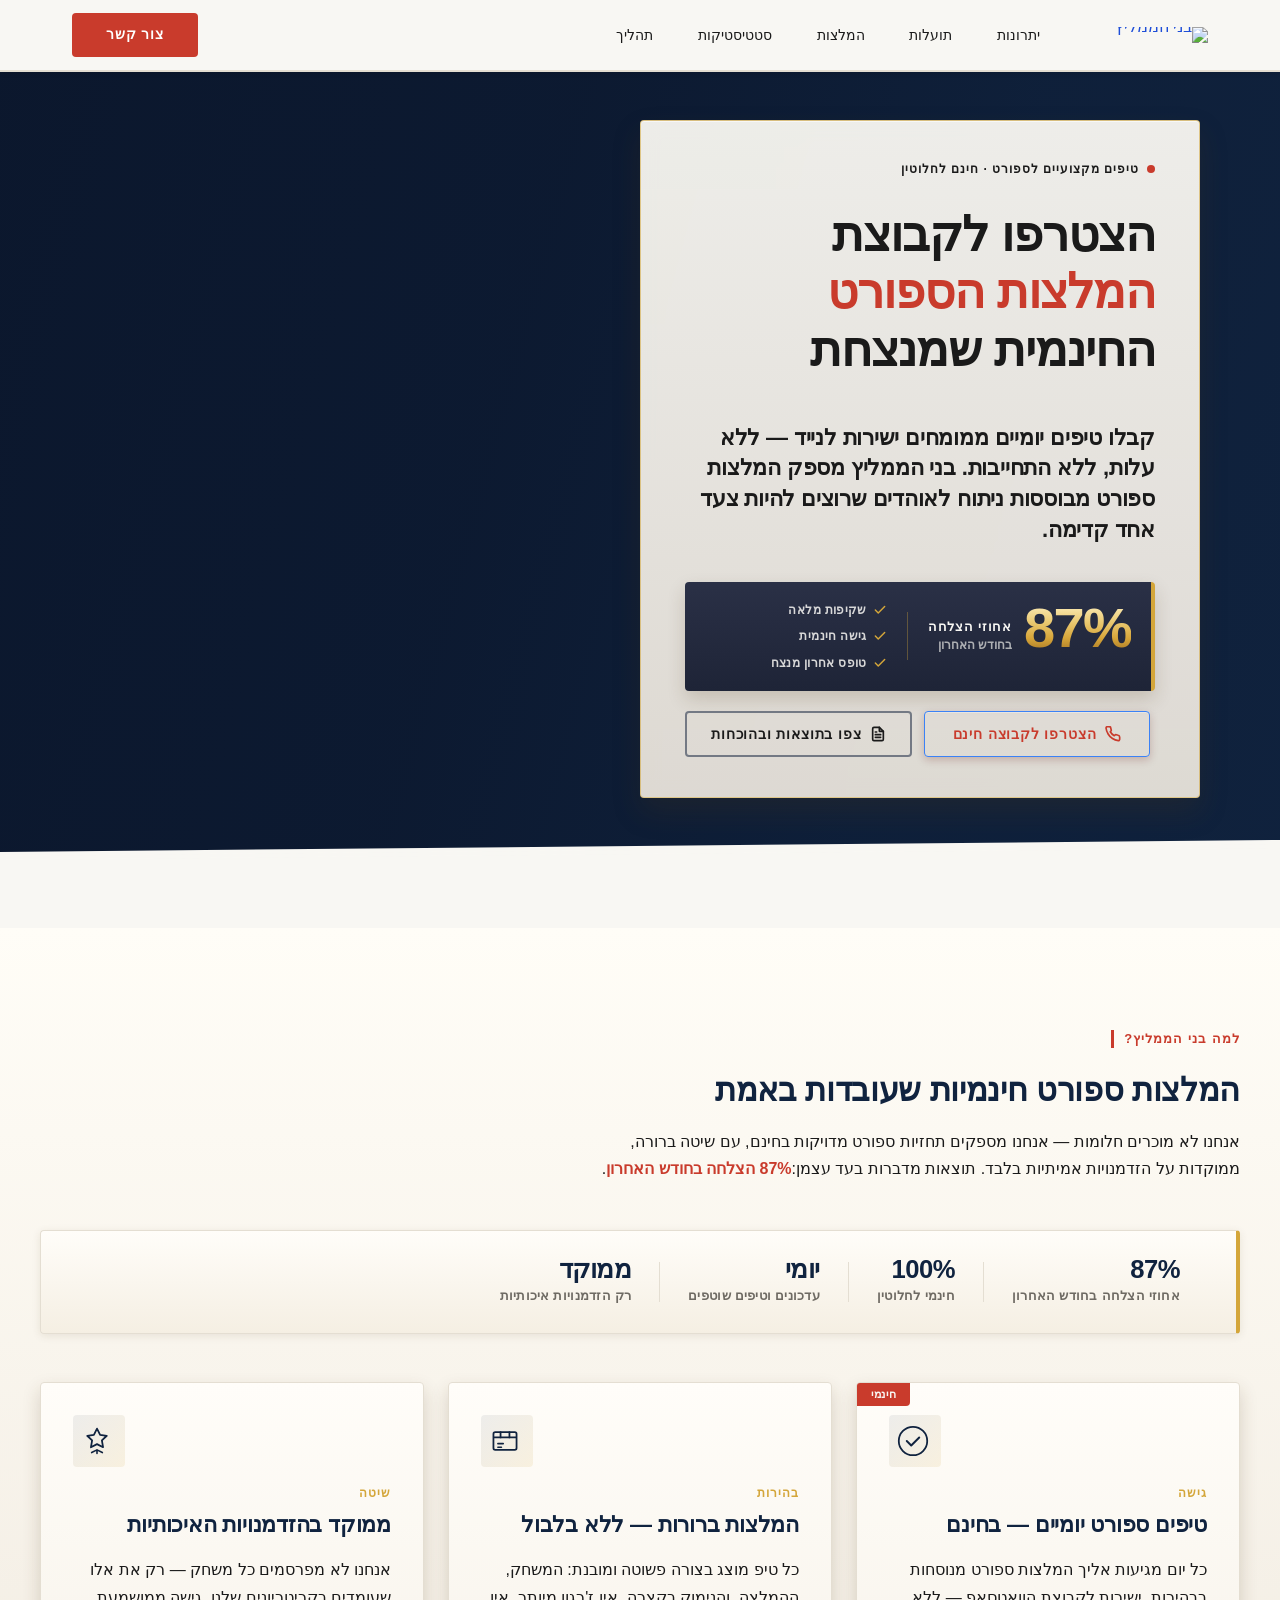
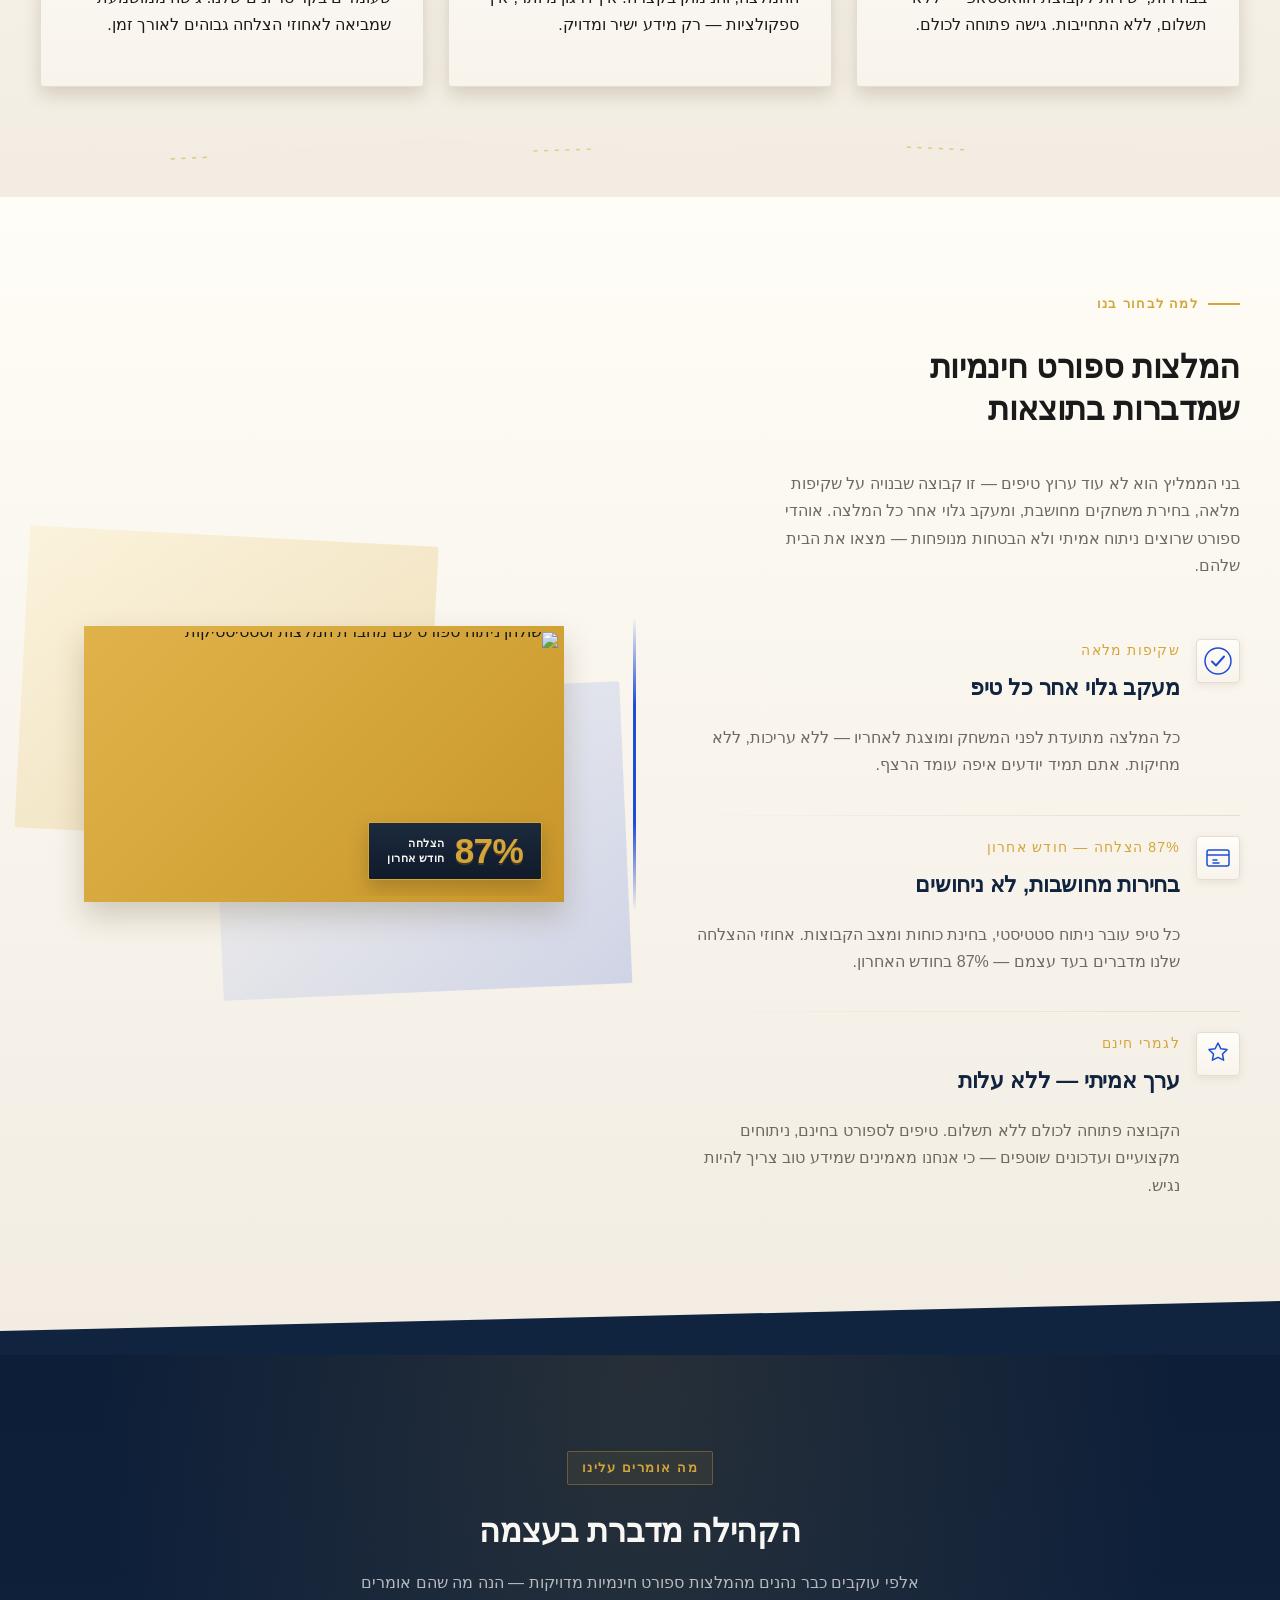
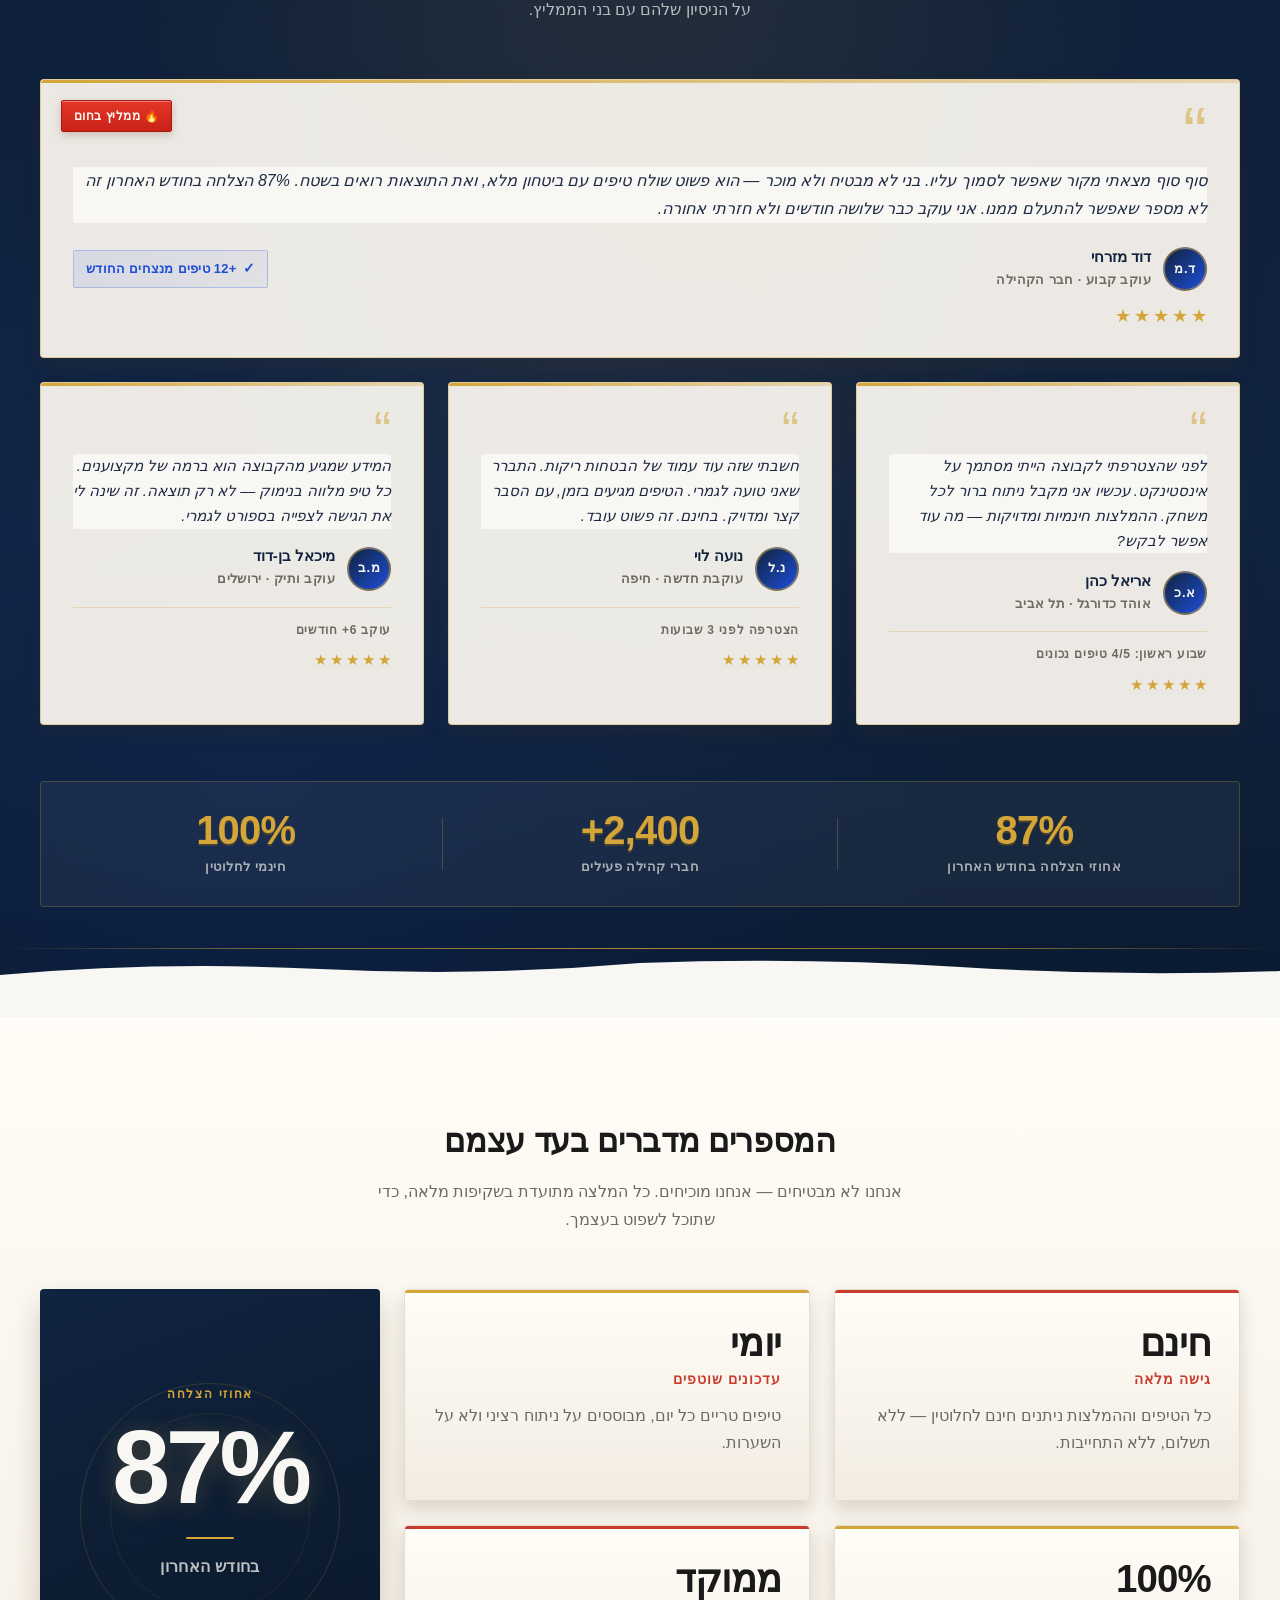
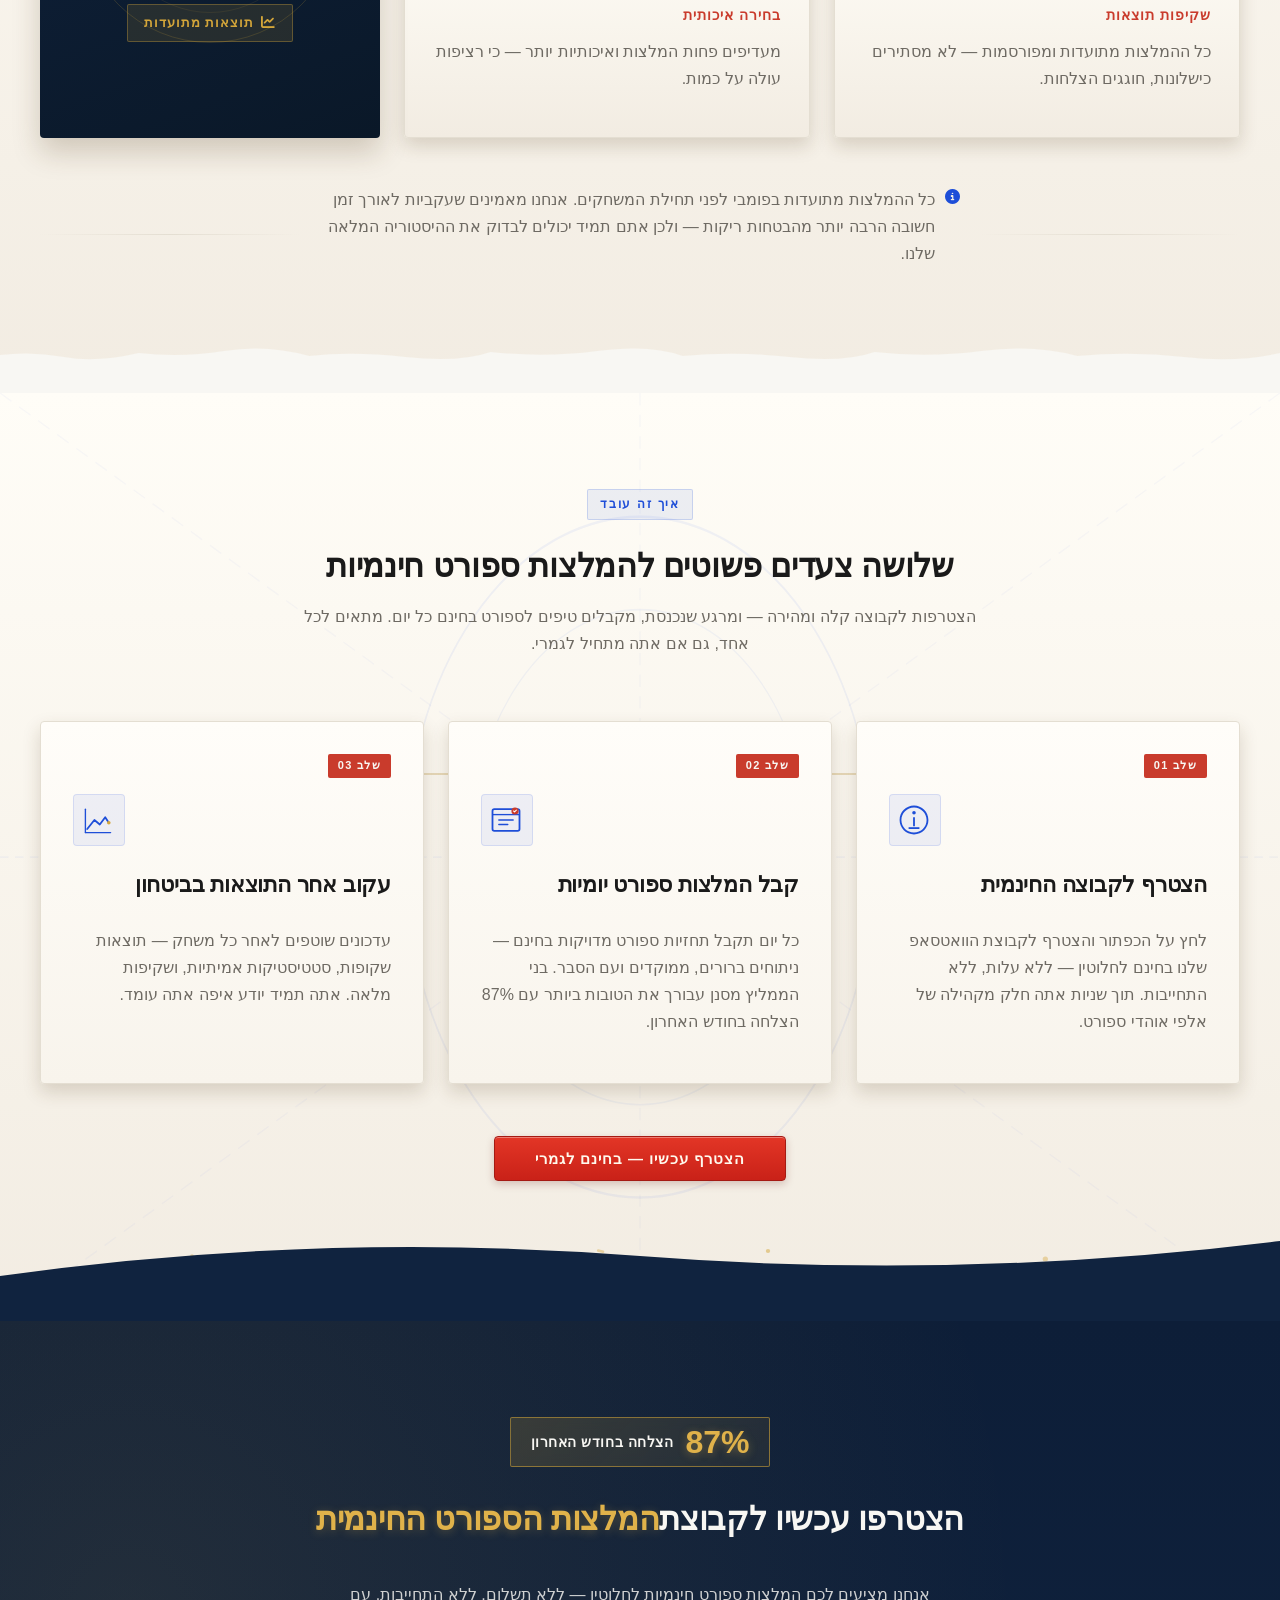
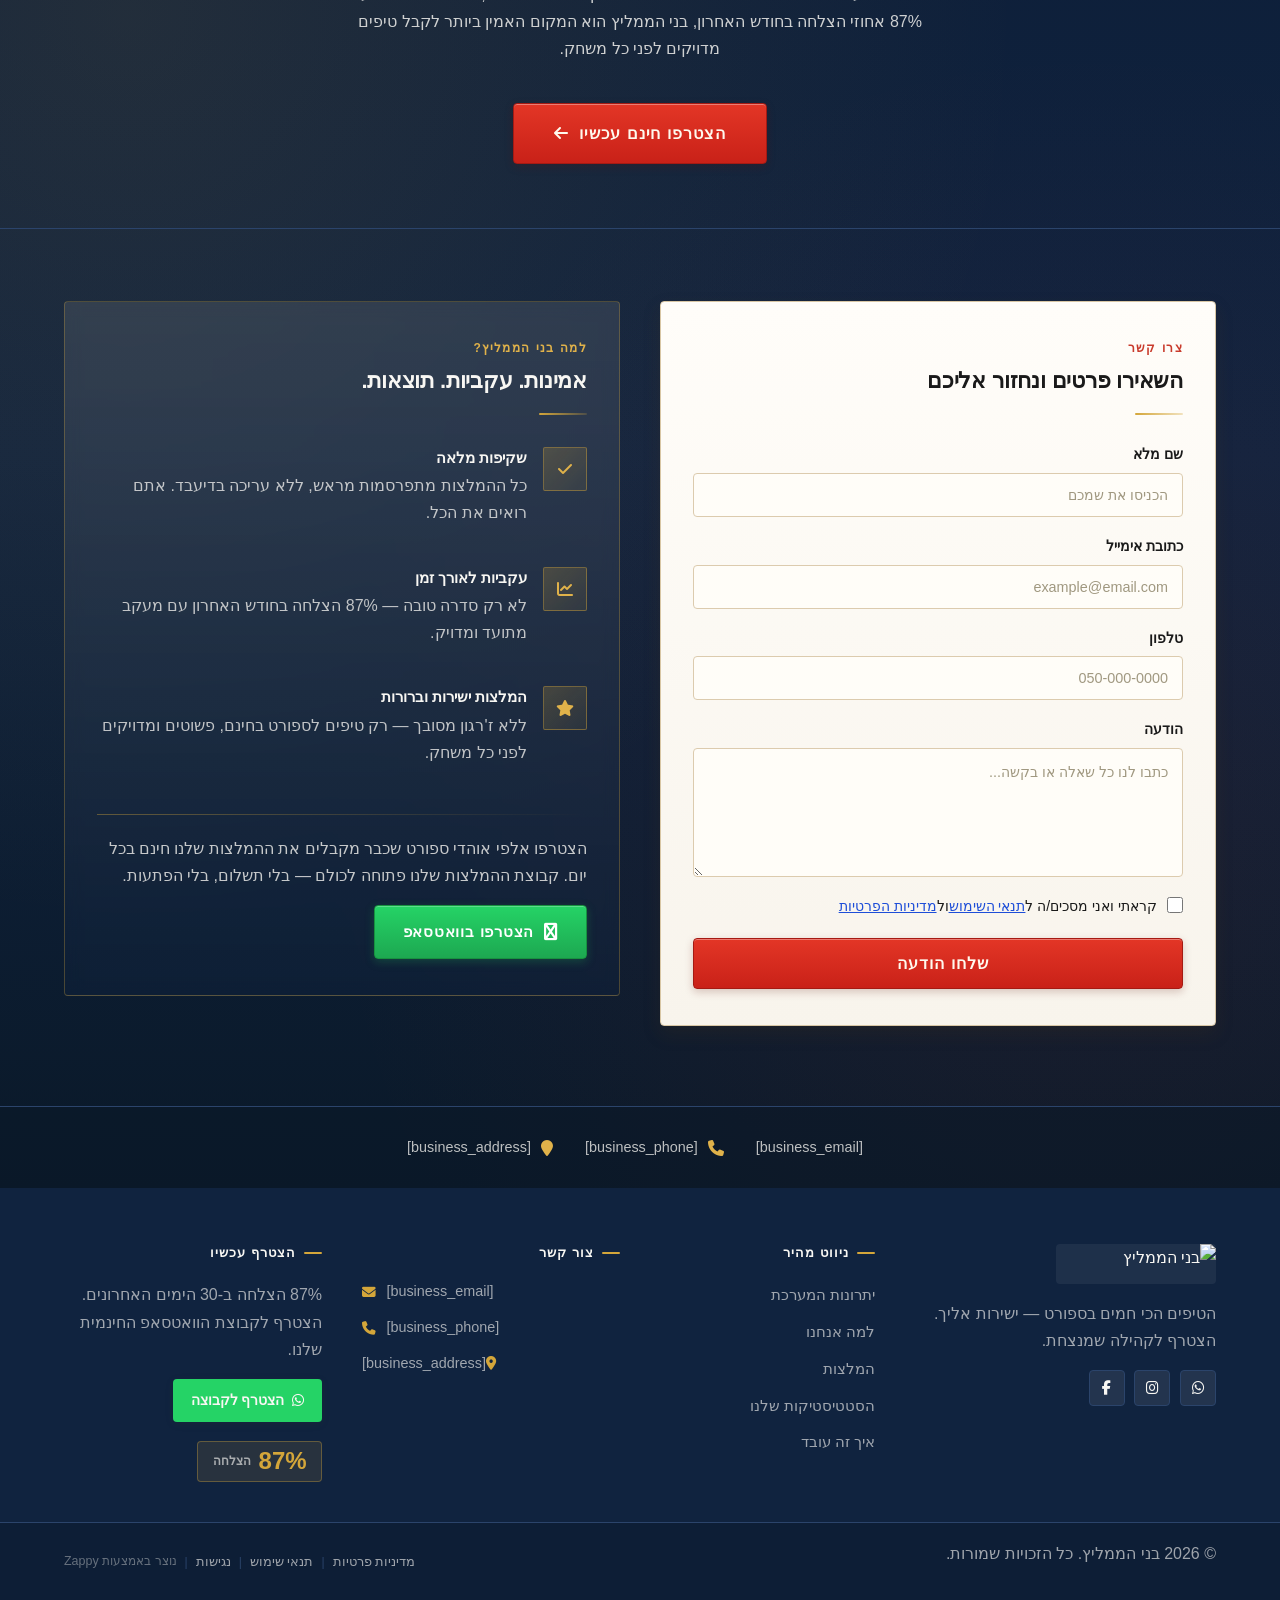
==== commit ce4d66ef: "Background sync: Progressive GitHub Sync" ====
--- a/public/index.html
+++ b/public/index.html
@@ -1 +1 @@
-<!doctype html><html dir="rtl" lang="he"><head><meta charset="UTF-8"><meta content="width=device-width,initial-scale=1" name="viewport"><meta content="index, follow" name="robots"><title>המלצות ספורט חינמיות — בני הממליץ</title><meta content="A free sports tips group offering predictions and recommendations, emphasizing a strong recent success rate of 87% in the last month. The brand positions itself" name="description"><meta content="המלצות ספורט חינמיות, טיפים לספורט בחינם, קבוצת המלצות ספורט בוואטסאפ, תחזיות ספורט מדויקות בחינם" name="keywords"><link href="/assets/favicon.ico" rel="icon" type="image/x-icon"><link href="/assets/favicon-16x16.png" rel="icon" type="image/png" sizes="16x16"><link href="/assets/favicon-32x32.png" rel="icon" type="image/png" sizes="32x32"><link href="/assets/favicon-48x48.png" rel="icon" type="image/png" sizes="48x48"><link href="/assets/favicon-192x192.png" rel="icon" type="image/png" sizes="192x192"><link href="/assets/favicon-512x512.png" rel="icon" type="image/png" sizes="512x512"><link href="/assets/apple-touch-icon.png" rel="apple-touch-icon"><script>!function(){"use strict";var t="007506ee-eb61-4161-a79a-4ef2f0802b3a",e="https://api.zappy5.com/api/analytics/track",a=18e5,n=2592e6,o=!0,i=!0,r=!0;var s=function(){var e="zappy_visitor_"+t,a=null;try{if(a=localStorage.getItem(e)){var o=JSON.parse(a),i=Date.now();if(i-o.created<n)return o.lastSeen=i,localStorage.setItem(e,JSON.stringify(o)),o.id}}catch(t){console.warn("Zappy Analytics: LocalStorage not available")}var r="zv_"+Date.now()+"_"+Math.random().toString(36).substr(2,9);try{localStorage.setItem(e,JSON.stringify({id:r,created:Date.now(),lastSeen:Date.now()}))}catch(t){}return r}(),c=function(){var e="zappy_session_"+t,n=null;try{if(n=sessionStorage.getItem(e)){var o=JSON.parse(n),i=Date.now();if(i-o.timestamp<a)return o.timestamp=i,sessionStorage.setItem(e,JSON.stringify(o)),o.id}}catch(t){console.warn("Zappy Analytics: SessionStorage not available")}var r="zs_"+Date.now()+"_"+Math.random().toString(36).substr(2,9);try{sessionStorage.setItem(e,JSON.stringify({id:r,timestamp:Date.now()}))}catch(t){}return r}();function l(a,n){n=n||{};var o={website_id:t,event_type:a,page_path:window.location.pathname,referrer:document.referrer||"direct",visitor_id:s,session_id:c,metadata:n};if(navigator.sendBeacon){var i=new Blob([JSON.stringify(o)],{type:"application/json"});navigator.sendBeacon(e,i)}else fetch(e,{method:"POST",headers:{"Content-Type":"application/json"},body:JSON.stringify(o),keepalive:!0}).catch(function(t){console.warn("Zappy Analytics: Failed to track event",t)})}o&&l("pageview",{title:document.title,url:window.location.href}),i&&document.addEventListener("click",function(t){var e=t.target;if("BUTTON"===e.tagName||e.closest("button")){var a="BUTTON"===e.tagName?e:e.closest("button");l("click",{element:"button",text:a.textContent.trim().substring(0,100),id:a.id||null,class:a.className||null})}else if("A"===e.tagName||e.closest("a")){var n="A"===e.tagName?e:e.closest("a");l("navigation",{element:"link",text:n.textContent.trim().substring(0,100),href:n.href,external:n.hostname!==window.location.hostname})}},!0),r&&document.addEventListener("submit",function(t){var e=t.target;l("form_submit",{form_id:e.id||null,form_name:e.name||null,form_action:e.action||null,form_method:e.method||"GET"})},!0);var m=Date.now();window.addEventListener("beforeunload",function(){l("page_unload",{time_on_page:Math.floor((Date.now()-m)/1e3),page_path:window.location.pathname})}),window.zappyAnalytics={track:l,getVisitorId:function(){return s},getSessionId:function(){return c}}}()</script><meta content="המלצות ספורט חינמיות — בני הממליץ" property="og:title"><meta content="A free sports tips group offering predictions and recommendations, emphasizing a strong recent success rate of 87% in the last month. The brand positions itself" property="og:description"><meta content="website" property="og:type"><meta content="he_IL" property="og:locale"><meta content="summary_large_image" name="twitter:card"><meta content="המלצות ספורט חינמיות — בני הממליץ" name="twitter:title"><meta content="A free sports tips group offering predictions and recommendations, emphasizing a strong recent success rate of 87% in the last month. The brand positions itself" name="twitter:description"><link href="https://cdnjs.cloudflare.com/ajax/libs/font-awesome/6.4.0/css/all.min.css" rel="stylesheet"><link href="/assets/favicon.ico" rel="icon" type="image/x-icon"><link href="/assets/favicon-16x16.png" rel="icon" type="image/png" sizes="16x16"><link href="/assets/favicon-32x32.png" rel="icon" type="image/png" sizes="32x32"><link href="/assets/favicon-48x48.png" rel="icon" type="image/png" sizes="48x48"><link href="/assets/favicon-192x192.png" rel="icon" type="image/png" sizes="192x192"><link href="/assets/favicon-512x512.png" rel="icon" type="image/png" sizes="512x512"><link href="/assets/apple-touch-icon.png" rel="apple-touch-icon"><link href="https://cdn.jsdelivr.net/npm/vanilla-cookieconsent@3/dist/cookieconsent.css" rel="stylesheet"><script src="https://cdn.jsdelivr.net/npm/vanilla-cookieconsent@3/dist/cookieconsent.umd.js"></script><script src="https://cdn.jsdelivr.net/gh/mickidum/acc_toolbar/acctoolbar/acctoolbar.min.js"></script><link href="/styles.css" rel="stylesheet"><style id="zappy-dropdown-submenu-styles">#navMenu li:has(.sub-menu),.nav-menu li:has(.sub-menu),.navbar li:has(.sub-menu),nav li:has(.sub-menu){position:relative}#navMenu .sub-menu,.nav-menu .sub-menu,.navbar .sub-menu,nav .sub-menu{display:block!important;position:absolute!important;top:100%;left:0;min-width:220px;background:#fff;border-radius:8px;box-shadow:0 8px 25px rgba(0,0,0,.15);padding:8px 0;opacity:0;visibility:hidden;transform:translateY(10px);transition:all .3s ease;z-index:1000;list-style:none;pointer-events:none}#navMenu li:hover>.sub-menu,.nav-menu li:hover>.sub-menu,.navbar li:hover>.sub-menu,nav li:hover>.sub-menu{opacity:1!important;visibility:visible!important;transform:translateY(0)!important;pointer-events:auto!important}.sub-menu li{list-style:none;margin:0;padding:0}.sub-menu a{display:block!important;padding:10px 16px!important;color:var(--text-dark,#333)!important;font-weight:500;text-decoration:none;white-space:nowrap;transition:background-color .2s}.sub-menu a:hover{background-color:#f5f5f5}[dir=rtl] .nav-menu .sub-menu,[dir=rtl] .navbar .sub-menu,[dir=rtl] nav .sub-menu,html[lang=ar] .nav-menu .sub-menu,html[lang=ar] .navbar .sub-menu,html[lang=ar] nav .sub-menu,html[lang=he] .nav-menu .sub-menu,html[lang=he] .navbar .sub-menu,html[lang=he] nav .sub-menu{left:auto!important;right:0!important}.sub-menu:empty,.sub-menu:not(:has(li)),.sub-menu:not(:has(li:not(.zappy-hidden-menu-item))){display:none!important;opacity:0!important;visibility:hidden!important;pointer-events:none!important}li:has(.menu-group-title):hover>.sub-menu{opacity:1!important;visibility:visible!important;transform:translateY(0)!important;pointer-events:auto!important}#navMenu>li>.menu-group-title,.nav-menu>li>.menu-group-title{display:inline-block;padding:.5rem 1rem;cursor:default;user-select:none}@media (max-width:768px){#navMenu .sub-menu,.nav-menu .sub-menu,.navbar .sub-menu,nav .sub-menu{position:static!important;transform:none!important;box-shadow:none!important;background:0 0!important;max-height:0;overflow:hidden;opacity:0;visibility:hidden;transition:max-height .3s ease,opacity .3s ease;padding:0!important;border-radius:0!important}.sub-menu.mobile-expanded{max-height:500px!important;opacity:1!important;visibility:visible!important;padding:8px 0 8px 16px!important}[dir=rtl] .sub-menu.mobile-expanded,html[lang=he] .sub-menu.mobile-expanded{padding:8px 16px 8px 0!important}#navMenu li:hover>.sub-menu,.nav-menu li:hover>.sub-menu,.navbar li:hover>.sub-menu,nav li:hover>.sub-menu{opacity:0;visibility:hidden;pointer-events:none}#navMenu li>.sub-menu.mobile-expanded,.nav-menu li>.sub-menu.mobile-expanded,.navbar li>.sub-menu.mobile-expanded,nav li>.sub-menu.mobile-expanded{opacity:1!important;visibility:visible!important;pointer-events:auto!important}#navMenu li:has(.sub-menu),.nav-menu li:has(.sub-menu),.navbar li:has(.sub-menu),nav li:has(.sub-menu){display:flex!important;flex-wrap:wrap!important;align-items:center!important;position:relative!important;min-height:44px!important}#navMenu li:has(.sub-menu)>a,.nav-menu li:has(.sub-menu)>a,.navbar li:has(.sub-menu)>a,nav li:has(.sub-menu)>a{flex:1!important;min-width:0!important}#navMenu li:has(.sub-menu)>.menu-group-title,.nav-menu li:has(.sub-menu)>.menu-group-title,.navbar li:has(.sub-menu)>.menu-group-title,nav li:has(.sub-menu)>.menu-group-title{flex:1!important;min-width:0!important;padding:0!important;line-height:inherit!important}#navMenu li:has(.sub-menu)>.sub-menu,.nav-menu li:has(.sub-menu)>.sub-menu,.navbar li:has(.sub-menu)>.sub-menu,nav li:has(.sub-menu)>.sub-menu{flex-basis:100%!important;width:100%!important}#navMenu li:has(.sub-menu)>a [class*=arrow],#navMenu li:has(.sub-menu)>a [class*=chevron],.nav-menu li:has(.sub-menu)>a .fa-angle-down,.nav-menu li:has(.sub-menu)>a .fa-chevron-down,.nav-menu li:has(.sub-menu)>a [class*=arrow],.nav-menu li:has(.sub-menu)>a [class*=chevron],nav li:has(.sub-menu)>a [class*=arrow],nav li:has(.sub-menu)>a [class*=chevron]{display:none!important;visibility:hidden!important}.mobile-submenu-toggle{display:flex!important;align-items:center!important;justify-content:center!important;width:44px!important;height:auto!important;background:0 0!important;border:none!important;cursor:pointer!important;color:var(--text-dark)!important;position:static!important;flex-shrink:0!important;align-self:stretch!important;z-index:2!important;padding:0!important;margin:0!important}.mobile-submenu-toggle::after{content:''!important;width:0!important;height:0!important;border-left:6px solid transparent!important;border-right:6px solid transparent!important;border-top:7px solid currentColor!important;transition:transform .3s ease!important}.mobile-submenu-toggle.expanded::after{transform:rotate(180deg)!important}.sub-menu a{padding:10px 0!important;display:block!important;color:var(--text-dark)!important}.navbar .sub-menu li a,.zappy-products-dropdown .sub-menu a,nav.navbar .sub-menu li a{color:var(--text-dark)!important}}@media (min-width:769px){.mobile-submenu-toggle{display:none!important}}</style><style id="mobile-lang-menu-deployed-css">@media (max-width:768px){.lang-switcher,.nav-container .lang-switcher,.nav-cta-container .lang-switcher,.nav-ecommerce-icons .lang-switcher,.nav-icons-left .lang-switcher,.navbar .lang-switcher,.navbar .nav-cta-container .lang-switcher{display:none!important}.mobile-lang-menu{width:100%;border-top:1px solid rgba(128,128,128,.2);padding:8px 0 0 0;margin-top:8px}.mobile-lang-toggle{display:flex!important;align-items:center;justify-content:space-between;width:100%;padding:12px 16px;background:0 0;border:none;cursor:pointer;font-size:15px;color:inherit;font-family:inherit}.mobile-lang-toggle::after{content:'';display:inline-block;width:8px;height:8px;border-right:2px solid currentColor;border-bottom:2px solid currentColor;transform:rotate(45deg);transition:transform .3s ease;margin-left:8px}.mobile-lang-toggle.expanded::after{transform:rotate(-135deg)}.mobile-lang-options{max-height:0;overflow:hidden;transition:max-height .3s ease}.mobile-lang-options.expanded{max-height:300px}.mobile-lang-option{display:flex!important;align-items:center;gap:10px;padding:10px 24px;text-decoration:none;color:inherit;font-size:14px;font-family:inherit}.mobile-lang-option:hover{background:rgba(128,128,128,.1)}.mobile-lang-option.active{font-weight:600;opacity:.7;pointer-events:none}.mobile-lang-option img{width:20px;height:20px;border-radius:50%}}@media (min-width:769px){.mobile-lang-menu{display:none!important}}</style><style id="zappy-widget-visibility">#mic-access-tool-box,#mic-access-tool-general-button,#mic-init-access-tool #mic-access-tool-box,#mic-init-access-tool #mic-access-tool-general-button,#mic-init-access-tool .mic-access-tool-general-button,._access-icon,._access-menu,.mic-access-tool-box,.mic-access-tool-general-button,div[id*=mic-access-tool-box]{display:none!important;visibility:hidden!important;opacity:0!important;pointer-events:none!important}</style></head><body><nav class="navbar" dir="rtl"><button class="mobile-toggle" aria-label="Menu" id="mobileToggle"><svg viewBox="0 0 24 24" fill="none" height="24" width="24" class="hamburger-icon"><path d="M3 12h18M3 6h18M3 18h18" stroke="currentColor" stroke-width="2" stroke-linecap="round"></path></svg><svg viewBox="0 0 24 24" fill="none" height="24" width="24" class="close-icon" style="display:none"><path d="M18 6L6 18M6 6l12 12" stroke="currentColor" stroke-width="2" stroke-linecap="round"></path></svg></button><button class="phone-header-btn" aria-label="Call" data-phone="[business_phone]"><svg viewBox="0 0 24 24" fill="currentColor" height="20" width="20"><path d="M22 16.92v3a2 2 0 0 1-2.18 2 19.79 19.79 0 0 1-8.63-3.07 19.5 19.5 0 0 1-6-6 19.79 19.79 0 0 1-3.07-8.67A2 2 0 0 1 4.11 2h3a2 2 0 0 1 2 1.72 12.84 12.84 0 0 0 .7 2.81 2 2 0 0 1-.45 2.11L8.09 9.91a16 16 0 0 0 6 6l1.27-1.27a2 2 0 0 1 2.11-.45 12.84 12.84 0 0 0 2.81.7A2 2 0 0 1 22 16.92z"></path></svg></button><div class="nav-container"><div class="nav-right-group"><div class="nav-brand"><a href="/" class="logo-link"><img alt="בני הממליץ" src="/assets/business-logo.webp" class="logo"></a></div><ul class="nav-menu" id="navMenu"><li><a href="#features">יתרונות</a></li><li><a href="#benefits">תועלות</a></li><li><a href="#testimonials">המלצות</a></li><li><a href="#stats">סטטיסטיקות</a></li><li><a href="#process">תהליך</a></li></ul></div><div class="nav-cta-container"><a href="#contact" class="nav-cta-btn">צור קשר</a></div></div></nav><script>window.addEventListener("load",function(){const e=document.querySelector(".navbar, nav, header");if(!e)return void console.log("[Navbar] Navbar element not found");let t=document.getElementById("mobileToggle")||document.querySelector(".mobile-toggle")||document.querySelector(".hamburger")||document.querySelector(".hamburger-menu")||document.querySelector(".menu-toggle")||document.querySelector(".burger-menu")||document.querySelector('[aria-label="Menu"]')||document.querySelector('[aria-label="תפריט"]');const o=document.querySelector(".phone-header-btn"),n=window.getComputedStyle(e);let r=n.backgroundColor;if(console.log("[Navbar] Initial navbar background:",r),"transparent"===r||"rgba(0, 0, 0, 0)"===r||r.startsWith("rgba")&&r.includes(", 0)")){const e=n.backgroundImage;if(e&&"none"!==e)console.log("[Navbar] Navbar has background image/gradient, using dark text"),r="rgb(240, 240, 240)";else{const e=window.getComputedStyle(document.body).backgroundColor;console.log("[Navbar] Navbar transparent, using body background:",e),r=e}}const i=r.match(/\d+/g);if(i&&i.length>=3){const e=(.299*parseInt(i[0])+.587*parseInt(i[1])+.114*parseInt(i[2]))/255;console.log("[Navbar] Mobile button colors preserved from Claude CSS (luminance:",e.toFixed(2)+")");const n=document.createElement("style");n.id="zappy-mobile-nav-fix";document.documentElement.lang;document.documentElement.dir,n.textContent='\n        /* Hide mobile buttons on desktop, show only on mobile */\n        @media (min-width: 769px) {\n          .mobile-toggle,\n          .phone-header-btn {\n            display: none !important;\n          }\n        }\n        \n        /* Show and position mobile buttons correctly on mobile */\n        @media (max-width: 768px) {\n          .mobile-toggle,\n          .phone-header-btn {\n            position: absolute !important;\n            top: 50% !important;\n            transform: translateY(-50%) !important;\n            z-index: 1001 !important;\n            display: flex !important;\n            align-items: center !important;\n            justify-content: center !important;\n            width: 36px !important;\n            height: 36px !important;\n            border-radius: 50% !important;\n            border: none !important;\n            cursor: pointer !important;\n            padding: 6px !important;\n            background: none !important;\n            color: var(--nav-text, var(--text-dark)) !important;\n          }\n          \n          /* LTR positioning (default): hamburger LEFT, phone RIGHT */\n          html:not([dir="rtl"]):not([lang="he"]):not([lang="ar"]) .mobile-toggle,\n          html[dir="ltr"] .mobile-toggle {\n            left: 12px !important;\n            right: auto !important;\n          }\n          html:not([dir="rtl"]):not([lang="he"]):not([lang="ar"]) .phone-header-btn,\n          html[dir="ltr"] .phone-header-btn {\n            right: 12px !important;\n            left: auto !important;\n          }\n          \n          /* RTL positioning: hamburger RIGHT, phone LEFT */\n          html[dir="rtl"] .mobile-toggle,\n          html[lang="he"] .mobile-toggle,\n          html[lang="ar"] .mobile-toggle {\n            right: 12px !important;\n            left: auto !important;\n          }\n          html[dir="rtl"] .phone-header-btn,\n          html[lang="he"] .phone-header-btn,\n          html[lang="ar"] .phone-header-btn {\n            left: 12px !important;\n            right: auto !important;\n          }\n          \n          /* CRITICAL: Ensure nav-container has min-height on mobile */\n          /* All children are positioned absolutely/fixed on mobile, so height:auto collapses to 0 */\n          .nav-container {\n            min-height: 70px !important;\n            position: relative !important;\n          }\n          \n          /* Ensure SVG icons are properly sized and inherit color */\n          .mobile-toggle svg,\n          .phone-header-btn svg {\n            width: 24px !important;\n            height: 24px !important;\n            /* Don\'t force display - let JavaScript control hamburger/close toggle */\n          }\n          \n          /* Reset nav-cta-container on mobile - remove desktop box-shadow/padding */\n          /* that creates a visible ghost box when CTA button is hidden */\n          .nav-cta-container {\n            box-shadow: none !important;\n            padding: 0 !important;\n          }\n          \n          /* Hide nav-cta-container entirely on mobile when there\'s no lang-switcher */\n          /* (only the CTA button is inside, and it\'s hidden on mobile) */\n          .nav-cta-container:not(:has(.lang-switcher)) {\n            display: none !important;\n          }\n          \n          /* CRITICAL: Prevent hero image fade gradient from bleeding over headline text */\n          /* The .image-fade-gradient has bottom: -30px (extends below parent) */\n          /* On mobile stacked layout, this overlaps the h1 text below the image */\n          .hero-image-column {\n            overflow: hidden !important;\n          }\n          .image-fade-gradient {\n            bottom: 0 !important;\n          }\n          \n          /* Hide desktop language switcher on mobile - hamburger menu handles it */\n          /* High specificity to override stored CSS */\n          .lang-switcher,\n          .nav-cta-container .lang-switcher,\n          .nav-container .lang-switcher,\n          .navbar .lang-switcher,\n          .navbar .nav-cta-container .lang-switcher {\n            display: none !important;\n          }\n        }\n      ';const r=document.getElementById("zappy-mobile-nav-fix");r&&r.remove(),document.head.appendChild(n),console.log("[Navbar] Critical CSS injected for mobile nav positioning");const l=window.innerWidth<=768;if(t){const e=t.querySelector(".hamburger-icon"),o=t.querySelector(".close-icon");e&&(e.style.setProperty("width","24px","important"),e.style.setProperty("height","24px","important"),e.style.setProperty("display","block","important")),o&&(o.style.setProperty("width","24px","important"),o.style.setProperty("height","24px","important"),o.style.setProperty("display","none","important")),l?(t.style.setProperty("position","absolute","important"),t.style.setProperty("top","50%","important"),t.style.setProperty("transform","translateY(-50%)","important"),t.style.setProperty("z-index","1001","important"),t.style.removeProperty("left"),t.style.removeProperty("right"),console.log("[Navbar] Mobile toggle positioning applied (mobile viewport)")):(t.style.removeProperty("position"),t.style.removeProperty("top"),t.style.removeProperty("transform"),t.style.removeProperty("z-index"),t.style.removeProperty("left"),t.style.removeProperty("right"),console.log("[Navbar] Desktop viewport - cleared mobile toggle inline positioning"))}if(o){const e=o.querySelector("svg");e&&(e.style.width="24px",e.style.height="24px",e.setAttribute("width","24"),e.setAttribute("height","24")),l?(o.style.setProperty("position","absolute","important"),o.style.setProperty("top","50%","important"),o.style.setProperty("transform","translateY(-50%)","important"),o.style.setProperty("z-index","1001","important"),o.style.removeProperty("left"),o.style.removeProperty("right"),console.log("[Navbar] Phone button positioning applied (mobile viewport)")):(o.style.removeProperty("position"),o.style.removeProperty("top"),o.style.removeProperty("transform"),o.style.removeProperty("z-index"),o.style.removeProperty("left"),o.style.removeProperty("right"),console.log("[Navbar] Desktop viewport - cleared phone button inline positioning"))}}else console.log("[Navbar] Could not parse background color:",r);t=document.getElementById("mobileToggle")||document.querySelector(".mobile-toggle")||document.querySelector(".hamburger")||document.querySelector(".hamburger-menu")||document.querySelector(".menu-toggle")||document.querySelector(".burger-menu")||document.querySelector('[aria-label="Menu"]')||document.querySelector('[aria-label="תפריט"]');const l=document.getElementById("navMenu")||document.querySelector(".nav-menu")||document.querySelector(".nav-links")||document.querySelector("nav ul:not(.submenu)");if(!t||!l)return void console.log("[Navbar] Mobile toggle or menu not found:",{toggle:!!t,menu:!!l});l.id||(l.id="navMenu"),console.log("[Navbar] Initializing mobile menu...");const a=t.cloneNode(!0);t.parentNode.replaceChild(a,t),a.addEventListener("click",function(e){e.preventDefault(),e.stopPropagation();const t=this.querySelector(".hamburger-icon"),o=this.querySelector(".close-icon");l.classList.contains("active")?(l.classList.remove("active"),t&&t.style.setProperty("display","block","important"),o&&o.style.setProperty("display","none","important"),document.body.style.overflow="",console.log("[Navbar] Menu closed")):(l.classList.add("active"),t&&t.style.setProperty("display","none","important"),o&&o.style.setProperty("display","block","important"),document.body.style.overflow="hidden",console.log("[Navbar] Menu opened"))}),l.querySelectorAll("a").forEach(function(e){e.addEventListener("click",function(){if("#"===this.getAttribute("href"))return;const e=a.querySelector(".hamburger-icon"),t=a.querySelector(".close-icon");l.classList.remove("active"),e&&e.style.setProperty("display","block","important"),t&&t.style.setProperty("display","none","important"),document.body.style.overflow="",console.log("[Navbar] Menu closed (link clicked)")})});var s=l.querySelectorAll(".dropdown-toggle");s.forEach(function(e){e.addEventListener("click",function(e){e.preventDefault(),e.stopPropagation();var t=this.closest(".nav-dropdown");t&&(t.parentNode.querySelectorAll(".nav-dropdown.open").forEach(function(e){e!==t&&e.classList.remove("open")}),t.classList.toggle("open"),console.log("[Navbar] Dropdown toggled:",t.classList.contains("open")?"open":"closed"))})}),document.addEventListener("click",function(e){e.target.closest(".nav-dropdown")||document.querySelectorAll(".nav-dropdown.open").forEach(function(e){e.classList.remove("open")})}),console.log("[Navbar] Dropdown handlers initialized for "+s.length+" dropdowns"),o&&o.addEventListener("click",function(){const e=document.querySelectorAll('a[href^="tel:"]'),t=e.length>0?e[0].getAttribute("href").replace("tel:",""):"[business_phone]";window.location.href="tel:"+t,console.log("[Navbar] Phone button clicked")}),console.log("[Navbar] Mobile menu initialized successfully");const p=function(){const e=document.querySelector(".whatsapp-float");e&&(window.innerWidth>=769?(e.style.setProperty("display","none","important"),e.style.setProperty("visibility","hidden","important"),e.style.setProperty("opacity","0","important"),e.style.setProperty("pointer-events","none","important"),console.log("[WhatsApp] Button hidden on desktop")):(e.style.removeProperty("display"),e.style.removeProperty("visibility"),e.style.removeProperty("opacity"),e.style.removeProperty("pointer-events"),console.log("[WhatsApp] Button visible on mobile")))};let c;p(),window.addEventListener("resize",function(){clearTimeout(c),c=setTimeout(p,100)})})</script><main><section class="index-hero-section" data-layout-spec="בית-hero" dir="rtl" id="hero" data-hero-type="fullscreen-scrim"><div class="index-hero-bg"><img alt="אצטדיון ספורט מואר בערב עם קהל נלהב" src="/assets/site-index-hero-image-1.webp" class="zappy-editable-image" data-context="Bright evening sports stadium packed with cheering fans, golden floodlights illuminating the pitch, soft crowd blur in the background, subtle golden light particles in the atmosphere, aspirational and celebratory match-day energy, wide-angle aerial perspective showing the full stadium bowl, vibrant green pitch, warm golden tones" data-element-id="img-1774724481562-j8e9xltjd" data-element-type="image" data-hero-background="true" data-hero-bg="true" data-placeholder="index-hero-image-1" data-resize-handler-attached="true" height="700" width="1200"></div><div class="index-hero-scrim" aria-hidden="true"></div><div class="index-hero-container"><article class="index-hero-card"><div class="index-hero-category"><span class="index-hero-category-dot" aria-hidden="true"></span><span>טיפים מקצועיים לספורט · חינם לחלוטין</span></div><h1 class="index-hero-h1">הצטרפו לקבוצת<br><span class="index-hero-h1-brand">המלצות הספורט</span><br>החינמית שמנצחת</h1><h3 class="index-hero-subtitle">קבלו טיפים יומיים ממומחים ישירות לנייד — ללא עלות, ללא התחייבות. בני הממליץ מספק המלצות ספורט מבוססות ניתוח לאוהדים שרוצים להיות צעד אחד קדימה.</h3><div class="index-hero-stat-strip"><div class="index-hero-stat-main"><p class="zappy-editable"><span class="index-hero-stat-number">87%</span></p><div class="index-hero-stat-meta"><span class="index-hero-stat-label">אחוזי הצלחה</span><span class="index-hero-stat-sub">בחודש האחרון</span></div></div><div class="index-hero-stat-divider" aria-hidden="true"></div><div class="index-hero-stat-pills"><div class="index-hero-pill"><svg viewBox="0 0 24 24" aria-hidden="true" data-element-type="icon" data-icon-type="svg" fill="none" height="14" width="14" stroke="currentColor" stroke-linecap="round" stroke-linejoin="round" stroke-width="2.5"><polyline points="20 6 9 17 4 12"></polyline></svg><span>שקיפות מלאה</span></div><div class="index-hero-pill"><svg viewBox="0 0 24 24" aria-hidden="true" data-element-type="icon" data-icon-type="svg" fill="none" height="14" width="14" stroke="currentColor" stroke-linecap="round" stroke-linejoin="round" stroke-width="2.5"><polyline points="20 6 9 17 4 12"></polyline></svg><span>גישה חינמית</span></div><div class="index-hero-pill"><svg viewBox="0 0 24 24" aria-hidden="true" data-element-type="icon" data-icon-type="svg" fill="none" height="14" width="14" stroke="currentColor" stroke-linecap="round" stroke-linejoin="round" stroke-width="2.5"><polyline points="20 6 9 17 4 12"></polyline></svg><span>טופס אחרון מנצח</span></div></div></div><div class="index-hero-cta-group" style="text-align:center !important;display:flex !important;justify-content:center !important;align-items:flex-start !important;width:100% !important"><a href="#join" class="btn btn-outline btn-secondary index-hero-btn-primary" data-element-id="btn-1774724481557-ikws1axkv" data-element-type="button" data-native-element="true" data-text-color="rgb(201, 59, 44)" style="outline:currentcolor;color:rgb(201, 59, 44) !important;border-color:rgb(201, 59, 44) !important;background-color:transparent !important;background-image:none !important"><svg viewBox="0 0 24 24" aria-hidden="true" data-element-type="icon" data-icon-type="svg" fill="none" height="16" width="16" stroke="currentColor" stroke-linecap="round" stroke-linejoin="round" stroke-width="2.5"><path d="M22 16.92v3a2 2 0 0 1-2.18 2 19.79 19.79 0 0 1-8.63-3.07A19.5 19.5 0 0 1 4.69 12 19.79 19.79 0 0 1 1.61 3.37 2 2 0 0 1 3.6 1h3a2 2 0 0 1 2 1.72c.127.96.361 1.903.7 2.81a2 2 0 0 1-.45 2.11L7.91 8.6a16 16 0 0 0 6 6l.95-.95a2 2 0 0 1 2.11-.45c.907.339 1.85.573 2.81.7A2 2 0 0 1 21.72 16z"></path></svg>הצטרפו לקבוצה חינם</a><a href="#results" class="index-hero-btn-secondary" data-element-id="btn-1774724481557-zn92dbeeg" data-element-type="button" data-native-element="true"><svg viewBox="0 0 24 24" aria-hidden="true" data-element-type="icon" data-icon-type="svg" fill="none" height="16" width="16" stroke="currentColor" stroke-linecap="round" stroke-linejoin="round" stroke-width="2.5"><path d="M14 2H6a2 2 0 0 0-2 2v16a2 2 0 0 0 2 2h12a2 2 0 0 0 2-2V8z"></path><polyline points="14 2 14 8 20 8"></polyline><line x1="16" x2="8" y1="13" y2="13"></line><line x1="16" x2="8" y1="17" y2="17"></line><polyline points="10 9 9 9 8 9"></polyline></svg>צפו בתוצאות ובהוכחות</a></div></article></div><div class="index-hero-divider-wrapper"><svg viewBox="0 0 1440 90" aria-hidden="true" xmlns="http://www.w3.org/2000/svg" data-no-icon-edit="true" preserveAspectRatio="none"><path d="M0,90 L0,14 L1440,2 L1440,90 Z" fill="#F8F7F3"></path><path d="M0,90 L0,18 L1440,6 L1440,90 Z" fill="#F8F7F3"></path><path d="M0,90 L0,22 L1440,10 L1440,90 Z" fill="#F8F7F3"></path></svg></div></section><section class="index-features-section" data-layout-spec="בית-features" dir="rtl" id="features"><div class="index-features-container"><div class="index-features-intro"><span class="index-features-eyebrow">למה בני הממליץ?</span><h2 class="index-features-heading">המלצות ספורט חינמיות שעובדות באמת</h2><p class="index-features-subtext">אנחנו לא מוכרים חלומות — אנחנו מספקים תחזיות ספורט מדויקות בחינם, עם שיטה ברורה, ממוקדות על הזדמנויות אמיתיות בלבד. תוצאות מדברות בעד עצמן:<strong>87% הצלחה בחודש האחרון</strong>.</p></div><div class="index-features-ribbon"><div class="index-features-ribbon-item"><span class="index-features-ribbon-num">87%</span><span class="index-features-ribbon-label">אחוזי הצלחה בחודש האחרון</span></div><div class="index-features-ribbon-divider" aria-hidden="true"></div><div class="index-features-ribbon-item"><span class="index-features-ribbon-num">100%</span><span class="index-features-ribbon-label">חינמי לחלוטין</span></div><div class="index-features-ribbon-divider" aria-hidden="true"></div><div class="index-features-ribbon-item"><span class="index-features-ribbon-num">יומי</span><span class="index-features-ribbon-label">עדכונים וטיפים שוטפים</span></div><div class="index-features-ribbon-divider" aria-hidden="true"></div><div class="index-features-ribbon-item"><span class="index-features-ribbon-num">ממוקד</span><span class="index-features-ribbon-label">רק הזדמנויות איכותיות</span></div></div><div class="index-features-grid"><article class="index-features-card"><div class="index-features-card-ribbon">חינמי</div><div class="index-features-card-icon-wrap"><svg viewBox="0 0 36 36" aria-hidden="true" xmlns="http://www.w3.org/2000/svg" data-element-type="icon" data-icon-type="svg" fill="none" height="36" width="36"><circle cx="18" cy="18" r="16" stroke="currentColor" stroke-width="2"></circle><path d="M11 18l5 5 9-9" stroke="currentColor" stroke-width="2.2" stroke-linecap="round" stroke-linejoin="round"></path></svg></div><span class="index-features-card-category">גישה</span><h3 class="index-features-card-title">טיפים ספורט יומיים — בחינם</h3><p class="index-features-card-body">כל יום מגיעות אליך המלצות ספורט מנוסחות בבהירות, ישירות לקבוצת הוואטסאפ — ללא תשלום, ללא התחייבות. גישה פתוחה לכולם.</p></article><article class="index-features-card"><div class="index-features-card-icon-wrap"><svg viewBox="0 0 36 36" aria-hidden="true" xmlns="http://www.w3.org/2000/svg" data-element-type="icon" data-icon-type="svg" fill="none" height="36" width="36"><rect height="20" rx="2" width="26" x="5" y="8" stroke="currentColor" stroke-width="2"></rect><path d="M5 14h26" stroke="currentColor" stroke-width="2"></path><path d="M13 8v6M23 8v6" stroke="currentColor" stroke-width="2" stroke-linecap="round"></path><path d="M10 21h6M10 25h4" stroke="currentColor" stroke-width="1.8" stroke-linecap="round"></path></svg></div><span class="index-features-card-category">בהירות</span><h3 class="index-features-card-title">המלצות ברורות — ללא בלבול</h3><p class="index-features-card-body">כל טיפ מוצג בצורה פשוטה ומובנת: המשחק, ההמלצה, והנימוק בקצרה. אין ז'רגון מיותר, אין ספקולציות — רק מידע ישיר ומדויק.</p></article><article class="index-features-card"><div class="index-features-card-icon-wrap"><svg viewBox="0 0 36 36" aria-hidden="true" xmlns="http://www.w3.org/2000/svg" data-element-type="icon" data-icon-type="svg" fill="none" height="36" width="36"><path d="M18 4l3.5 7 7.5 1.1-5.5 5.3 1.3 7.6L18 21.5l-6.8 3.5 1.3-7.6L7 12.1l7.5-1.1z" stroke="currentColor" stroke-width="2" stroke-linejoin="round"></path><path d="M18 28v4M12 31l6-3 6 3" stroke="currentColor" stroke-width="1.8" stroke-linecap="round" stroke-linejoin="round"></path></svg></div><span class="index-features-card-category">שיטה</span><h3 class="index-features-card-title">ממוקד בהזדמנויות האיכותיות</h3><p class="index-features-card-body">אנחנו לא מפרסמים כל משחק — רק את אלו שעומדים בקריטריונים שלנו. גישה ממושמעת שמביאה לאחוזי הצלחה גבוהים לאורך זמן.</p></article></div></div><div class="index-features-divider-wrapper"><svg viewBox="0 0 1200 90" aria-hidden="true" xmlns="http://www.w3.org/2000/svg" data-no-icon-edit="true" preserveAspectRatio="none"><path d="M0,90 L0,48 Q60,38 120,46 T240,40 Q300,46 360,36 T480,42 Q540,36 600,44 T720,38 Q780,44 840,36 T960,42 Q1020,36 1080,44 T1200,40 L1200,90 Z" fill="#F2ECE2"></path><line x1="160" x2="200" y1="52" y2="50" stroke="var(--secondary)" stroke-dasharray="4 6" stroke-width="1.5" opacity="0.55"></line><line x1="500" x2="560" y1="44" y2="42" stroke="var(--secondary)" stroke-dasharray="4 6" stroke-width="1.5" opacity="0.45"></line><line x1="850" x2="910" y1="40" y2="43" stroke="var(--secondary)" stroke-dasharray="4 6" stroke-width="1.5" opacity="0.5"></line></svg></div></section><section class="index-benefits-section" data-layout-spec="בית-benefits" dir="rtl" id="benefits"><div class="index-benefits-container"><div class="index-benefits-content"><div class="index-benefits-eyebrow"><span class="index-benefits-eyebrow-rule"></span><span class="index-benefits-eyebrow-text">למה לבחור בנו</span></div><h2 class="index-benefits-heading">המלצות ספורט חינמיות<br>שמדברות בתוצאות</h2><p class="index-benefits-intro">בני הממליץ הוא לא עוד ערוץ טיפים — זו קבוצה שבנויה על שקיפות מלאה, בחירת משחקים מחושבת, ומעקב גלוי אחר כל המלצה. אוהדי ספורט שרוצים ניתוח אמיתי ולא הבטחות מנופחות — מצאו את הבית שלהם.</p><div class="index-benefits-list"><div class="index-benefits-item"><div class="index-benefits-item-icon"><svg viewBox="0 0 28 28" aria-hidden="true" xmlns="http://www.w3.org/2000/svg" data-element-type="icon" data-icon-type="svg" fill="none" height="28" width="28"><circle cx="14" cy="14" r="13" stroke="currentColor" stroke-width="1.5"></circle><path d="M8 14.5l4 4 8-9" stroke="currentColor" stroke-width="2" stroke-linecap="round" stroke-linejoin="round"></path></svg></div><div class="index-benefits-item-body"><small class="index-benefits-stat-label">שקיפות מלאה</small><h3 class="index-benefits-item-title">מעקב גלוי אחר כל טיפ</h3><p class="index-benefits-item-desc">כל המלצה מתועדת לפני המשחק ומוצגת לאחריו — ללא עריכות, ללא מחיקות. אתם תמיד יודעים איפה עומד הרצף.</p></div></div><div class="index-benefits-divider-line"></div><div class="index-benefits-item"><div class="index-benefits-item-icon"><svg viewBox="0 0 28 28" aria-hidden="true" xmlns="http://www.w3.org/2000/svg" data-element-type="icon" data-icon-type="svg" fill="none" height="28" width="28"><rect height="16" rx="2" width="22" x="3" y="6" stroke="currentColor" stroke-width="1.5"></rect><path d="M3 11h22" stroke="currentColor" stroke-width="1.5"></path><path d="M9 16h4M9 19h6" stroke="currentColor" stroke-width="1.5" stroke-linecap="round"></path></svg></div><div class="index-benefits-item-body"><small class="index-benefits-stat-label">87% הצלחה — חודש אחרון</small><h3 class="index-benefits-item-title">בחירות מחושבות, לא ניחושים</h3><p class="index-benefits-item-desc">כל טיפ עובר ניתוח סטטיסטי, בחינת כוחות ומצב הקבוצות. אחוזי ההצלחה שלנו מדברים בעד עצמם — 87% בחודש האחרון.</p></div></div><div class="index-benefits-divider-line"></div><div class="index-benefits-item"><div class="index-benefits-item-icon"><svg viewBox="0 0 28 28" aria-hidden="true" xmlns="http://www.w3.org/2000/svg" data-element-type="icon" data-icon-type="svg" fill="none" height="28" width="28"><path d="M14 3l2.8 5.7 6.2.9-4.5 4.4 1.1 6.2L14 17.3 8.4 20.2l1.1-6.2L5 9.6l6.2-.9L14 3z" stroke="currentColor" stroke-width="1.5" stroke-linejoin="round"></path></svg></div><div class="index-benefits-item-body"><small class="index-benefits-stat-label">לגמרי חינם</small><h3 class="index-benefits-item-title">ערך אמיתי — ללא עלות</h3><p class="index-benefits-item-desc">הקבוצה פתוחה לכולם ללא תשלום. טיפים לספורט בחינם, ניתוחים מקצועיים ועדכונים שוטפים — כי אנחנו מאמינים שמידע טוב צריך להיות נגיש.</p></div></div></div></div><div class="index-benefits-visual"><div class="index-benefits-backplate index-benefits-backplate--top" aria-hidden="true"></div><div class="index-benefits-image-frame"><div class="index-benefits-image-inner"><img alt="שולחן ניתוח ספורט עם מחברת המלצות וסטטיסטיקות" src="/assets/site-index-benefits-image-1.webp" data-context="A clean, professional sports analysis desk scene: an open notebook with handwritten match predictions and statistics, a pen, a coffee cup, and a tablet showing a football scoreboard. Warm editorial lighting, top-down flat-lay perspective, muted tones with gold and navy accents. Conveys expert sports tipster credibility." data-placeholder="index-benefits-image-1" height="400" width="600"><div class="index-benefits-proof-badge"><span class="index-benefits-proof-pct">87%</span><span class="index-benefits-proof-label">הצלחה<br>חודש אחרון</span></div></div></div><div class="index-benefits-backplate index-benefits-backplate--bottom" aria-hidden="true"></div><div class="index-benefits-accent-rule" aria-hidden="true"></div></div></div><div class="index-benefits-divider-wrapper"><svg viewBox="0 0 1200 72" aria-hidden="true" xmlns="http://www.w3.org/2000/svg" data-no-icon-edit="true" preserveAspectRatio="none"><path d="M0,72 L0,48 L1200,18 L1200,72 Z" fill="#10233F"></path></svg></div></section><section class="index-testimonials-section" data-layout-spec="בית-testimonials" dir="rtl" id="testimonials"><div class="index-testimonials-container"><div class="index-testimonials-header"><span class="index-testimonials-eyebrow">מה אומרים עלינו</span><h2 class="index-testimonials-title">הקהילה מדברת בעצמה</h2><p class="index-testimonials-subtitle">אלפי עוקבים כבר נהנים מהמלצות ספורט חינמיות מדויקות — הנה מה שהם אומרים על הניסיון שלהם עם בני הממליץ.</p></div><div class="index-testimonials-grid"><article class="index-testimonial-card index-testimonial-featured"><div class="index-testimonial-quote-mark">“</div><blockquote class="index-testimonial-quote">סוף סוף מצאתי מקור שאפשר לסמוך עליו. בני לא מבטיח ולא מוכר — הוא פשוט שולח טיפים עם ביטחון מלא, ואת התוצאות רואים בשטח. 87% הצלחה בחודש האחרון זה לא מספר שאפשר להתעלם ממנו. אני עוקב כבר שלושה חודשים ולא חזרתי אחורה.</blockquote><footer class="index-testimonial-footer"><div class="index-testimonial-avatar"><span class="index-testimonial-avatar-initials">ד.מ</span></div><div class="index-testimonial-meta"><strong class="index-testimonial-name">דוד מזרחי</strong><span class="index-testimonial-role">עוקב קבוע · חבר הקהילה</span></div><div class="index-testimonial-result-badge"><span class="index-result-icon">✓</span><span class="index-result-text">+12 טיפים מנצחים החודש</span></div></footer><div class="index-testimonial-stars"><span>★</span><span>★</span><span>★</span><span>★</span><span>★</span></div><div class="index-testimonial-ribbon">🔥 ממליץ בחום</div></article><article class="index-testimonial-card index-testimonial-small"><div class="index-testimonial-quote-mark index-quote-small">“</div><blockquote class="index-testimonial-quote index-quote-text-small">לפני שהצטרפתי לקבוצה הייתי מסתמך על אינסטינקט. עכשיו אני מקבל ניתוח ברור לכל משחק. ההמלצות חינמיות ומדויקות — מה עוד אפשר לבקש?</blockquote><footer class="index-testimonial-footer"><div class="index-testimonial-avatar"><span class="index-testimonial-avatar-initials">א.כ</span></div><div class="index-testimonial-meta"><strong class="index-testimonial-name">אריאל כהן</strong><span class="index-testimonial-role">אוהד כדורגל · תל אביב</span></div></footer><div class="index-testimonial-annotation">שבוע ראשון: 4/5 טיפים נכונים</div><div class="index-testimonial-stars index-stars-small"><span>★</span><span>★</span><span>★</span><span>★</span><span>★</span></div></article><article class="index-testimonial-card index-testimonial-small"><div class="index-testimonial-quote-mark index-quote-small">“</div><blockquote class="index-testimonial-quote index-quote-text-small">חשבתי שזה עוד עמוד של הבטחות ריקות. התברר שאני טועה לגמרי. הטיפים מגיעים בזמן, עם הסבר קצר ומדויק. בחינם. זה פשוט עובד.</blockquote><footer class="index-testimonial-footer"><div class="index-testimonial-avatar"><span class="index-testimonial-avatar-initials">נ.ל</span></div><div class="index-testimonial-meta"><strong class="index-testimonial-name">נועה לוי</strong><span class="index-testimonial-role">עוקבת חדשה · חיפה</span></div></footer><div class="index-testimonial-annotation">הצטרפה לפני 3 שבועות</div><div class="index-testimonial-stars index-stars-small"><span>★</span><span>★</span><span>★</span><span>★</span><span>★</span></div></article><article class="index-testimonial-card index-testimonial-small"><div class="index-testimonial-quote-mark index-quote-small">“</div><blockquote class="index-testimonial-quote index-quote-text-small">המידע שמגיע מהקבוצה הוא ברמה של מקצוענים. כל טיפ מלווה בנימוק — לא רק תוצאה. זה שינה לי את הגישה לצפייה בספורט לגמרי.</blockquote><footer class="index-testimonial-footer"><div class="index-testimonial-avatar"><span class="index-testimonial-avatar-initials">מ.ב</span></div><div class="index-testimonial-meta"><strong class="index-testimonial-name">מיכאל בן-דוד</strong><span class="index-testimonial-role">עוקב ותיק · ירושלים</span></div></footer><div class="index-testimonial-annotation">עוקב 6+ חודשים</div><div class="index-testimonial-stars index-stars-small"><span>★</span><span>★</span><span>★</span><span>★</span><span>★</span></div></article></div><div class="index-testimonials-trust-bar"><div class="index-trust-item"><span class="index-trust-number">87%</span><span class="index-trust-label">אחוזי הצלחה בחודש האחרון</span></div><div class="index-trust-divider"></div><div class="index-trust-item"><span class="index-trust-number">2,400+</span><span class="index-trust-label">חברי קהילה פעילים</span></div><div class="index-trust-divider"></div><div class="index-trust-item"><span class="index-trust-number">100%</span><span class="index-trust-label">חינמי לחלוטין</span></div></div></div><div class="index-testimonials-divider-wrapper"><div class="index-testimonials-gold-line"></div><svg viewBox="0 0 1200 70" aria-hidden="true" xmlns="http://www.w3.org/2000/svg" data-no-icon-edit="true" preserveAspectRatio="none"><path d="M0,70 L0,28 Q150,14 300,22 T600,16 Q750,10 900,20 T1200,24 L1200,70 Z" fill="#F8F7F3"></path></svg></div></section><section class="index-stats-section" data-layout-spec="בית-stats" dir="rtl" id="stats"><div class="index-stats-container"><div class="index-stats-header"><h2 class="index-stats-title">המספרים מדברים בעד עצמם</h2><p class="index-stats-intro">אנחנו לא מבטיחים — אנחנו מוכיחים. כל המלצה מתועדת בשקיפות מלאה, כדי שתוכל לשפוט בעצמך.</p></div><div class="index-stats-main-grid"><div class="index-stats-support-grid"><div class="index-stat-card"><div class="index-stat-card-accent index-stat-card-accent--red"></div><div class="index-stat-number">חינם</div><div class="index-stat-label">גישה מלאה</div><p class="index-stat-desc">כל הטיפים וההמלצות ניתנים חינם לחלוטין — ללא תשלום, ללא התחייבות.</p></div><div class="index-stat-card"><div class="index-stat-card-accent index-stat-card-accent--gold"></div><div class="index-stat-number">יומי</div><div class="index-stat-label">עדכונים שוטפים</div><p class="index-stat-desc">טיפים טריים כל יום, מבוססים על ניתוח רציני ולא על השערות.</p></div><div class="index-stat-card"><div class="index-stat-card-accent index-stat-card-accent--gold"></div><div class="index-stat-number">100%</div><div class="index-stat-label">שקיפות תוצאות</div><p class="index-stat-desc">כל ההמלצות מתועדות ומפורסמות — לא מסתירים כישלונות, חוגגים הצלחות.</p></div><div class="index-stat-card"><div class="index-stat-card-accent index-stat-card-accent--red"></div><div class="index-stat-number">ממוקד</div><div class="index-stat-label">בחירה איכותית</div><p class="index-stat-desc">מעדיפים פחות המלצות ואיכותיות יותר — כי רציפות עולה על כמות.</p></div></div><div class="index-stats-hero-panel"><div class="index-stats-hero-inner"><div class="index-stats-hero-label-top">אחוזי הצלחה</div><div class="index-stats-hero-number">87%</div><div class="index-stats-hero-divider"></div><div class="index-stats-hero-period">בחודש האחרון</div><div class="index-stats-hero-badge"><i class="fa-solid fa-chart-line"></i><span>תוצאות מתועדות</span></div></div></div></div><div class="index-stats-editorial-note"><div class="index-stats-editorial-rule"></div><p class="index-stats-editorial-text"><i class="fa-solid fa-circle-info index-stats-editorial-icon"></i>כל ההמלצות מתועדות בפומבי לפני תחילת המשחקים. אנחנו מאמינים שעקביות לאורך זמן חשובה הרבה יותר מהבטחות ריקות — ולכן אתם תמיד יכולים לבדוק את ההיסטוריה המלאה שלנו.</p><div class="index-stats-editorial-rule"></div></div></div><div class="index-stats-divider-wrapper"><svg viewBox="0 0 1200 70" aria-hidden="true" xmlns="http://www.w3.org/2000/svg" data-no-icon-edit="true" preserveAspectRatio="none"><path d="M0,70 L0,32 Q30,28 60,34 T130,30 Q170,35 210,28 T290,33 Q330,28 380,34 T460,29 Q510,35 560,28 T640,33 Q690,28 740,34 T820,29 Q870,35 920,28 T1010,33 Q1060,28 1110,34 T1200,30 L1200,70 Z" fill="#F8F7F3"></path></svg></div></section><section class="index-process-section" data-layout-spec="בית-process" dir="rtl" id="process"><div class="index-process-section__bg-decor" aria-hidden="true"><svg viewBox="0 0 1200 600" aria-hidden="true" xmlns="http://www.w3.org/2000/svg" data-no-icon-edit="true" preserveAspectRatio="none" class="index-process-section__blueprint-lines"><circle cx="600" cy="300" r="220" fill="none" stroke="rgba(30,78,216,0.06)" stroke-width="1.5"></circle><circle cx="600" cy="300" r="160" fill="none" stroke="rgba(30,78,216,0.05)" stroke-width="1"></circle><line x1="0" x2="1200" y1="300" y2="300" stroke="rgba(30,78,216,0.04)" stroke-dasharray="8 6" stroke-width="1"></line><line x1="600" x2="600" y1="0" y2="600" stroke="rgba(30,78,216,0.04)" stroke-dasharray="8 6" stroke-width="1"></line><line x1="0" x2="1200" y1="0" y2="600" stroke="rgba(30,78,216,0.03)" stroke-dasharray="12 8" stroke-width="1"></line><line x1="1200" x2="0" y1="0" y2="600" stroke="rgba(30,78,216,0.03)" stroke-dasharray="12 8" stroke-width="1"></line></svg></div><div class="index-process-section__container"><div class="index-process-section__intro"><span class="index-process-section__eyebrow">איך זה עובד</span><h2 class="index-process-section__title">שלושה צעדים פשוטים להמלצות ספורט חינמיות</h2><p class="index-process-section__subtitle">הצטרפות לקבוצה קלה ומהירה — ומרגע שנכנסת, מקבלים טיפים לספורט בחינם כל יום. מתאים לכל אחד, גם אם אתה מתחיל לגמרי.</p></div><div class="index-process-section__steps"><div class="index-process-section__connector" aria-hidden="true"></div><article class="index-process-section__card"><div class="index-process-section__step-label"><span class="index-process-section__step-tag">שלב 01</span></div><div class="index-process-section__card-icon" aria-hidden="true"><svg viewBox="0 0 40 40" fill="none" height="40" width="40" data-element-type="icon" data-icon-type="svg" xmlns="http://www.w3.org/2000/svg"><path d="M20 4C11.163 4 4 11.163 4 20s7.163 16 16 16 16-7.163 16-16S28.837 4 20 4zm0 2c7.732 0 14 6.268 14 14s-6.268 14-14 14S6 27.732 6 20 12.268 6 20 6zm0 4a2 2 0 100 4 2 2 0 000-4zm-1 7v10h2V17h-2z" fill="currentColor"></path><path d="M26 28H14v2h12v-2z" fill="currentColor"></path></svg></div><div class="index-process-section__card-body"><h3 class="index-process-section__card-title">הצטרף לקבוצה החינמית</h3><p class="index-process-section__card-text">לחץ על הכפתור והצטרף לקבוצת הוואטסאפ שלנו בחינם לחלוטין — ללא עלות, ללא התחייבות. תוך שניות אתה חלק מקהילה של אלפי אוהדי ספורט.</p></div></article><article class="index-process-section__card"><div class="index-process-section__step-label"><span class="index-process-section__step-tag">שלב 02</span></div><div class="index-process-section__card-icon" aria-hidden="true"><svg viewBox="0 0 40 40" fill="none" height="40" width="40" data-element-type="icon" data-icon-type="svg" xmlns="http://www.w3.org/2000/svg"><rect height="24" rx="2" width="30" x="5" y="8" fill="none" stroke="currentColor" stroke-width="2"></rect><path d="M5 14h30" stroke="currentColor" stroke-width="1.5"></path><path d="M12 20h16M12 25h10" stroke="currentColor" stroke-width="1.5" stroke-linecap="round"></path><circle cx="30" cy="10" r="4" fill="var(--primary)"></circle><path d="M28.5 10l1 1 2-2" stroke="white" stroke-width="1.2" stroke-linecap="round" stroke-linejoin="round"></path></svg></div><div class="index-process-section__card-body"><h3 class="index-process-section__card-title">קבל המלצות ספורט יומיות</h3><p class="index-process-section__card-text">כל יום תקבל תחזיות ספורט מדויקות בחינם — ניתוחים ברורים, ממוקדים ועם הסבר. בני הממליץ מסנן עבורך את הטובות ביותר עם 87% הצלחה בחודש האחרון.</p></div></article><article class="index-process-section__card"><div class="index-process-section__step-label"><span class="index-process-section__step-tag">שלב 03</span></div><div class="index-process-section__card-icon" aria-hidden="true"><svg viewBox="0 0 40 40" fill="none" height="40" width="40" data-element-type="icon" data-icon-type="svg" xmlns="http://www.w3.org/2000/svg"><path d="M8 30l8-10 6 5 6-8 4 6" stroke="currentColor" stroke-width="2" stroke-linecap="round" stroke-linejoin="round" fill="none"></path><circle cx="32" cy="23" r="2" fill="var(--secondary)"></circle><path d="M6 34h28" stroke="currentColor" stroke-width="1.5" stroke-linecap="round"></path><path d="M6 8v26" stroke="currentColor" stroke-width="1.5" stroke-linecap="round"></path></svg></div><div class="index-process-section__card-body"><h3 class="index-process-section__card-title">עקוב אחר התוצאות בביטחון</h3><p class="index-process-section__card-text">עדכונים שוטפים לאחר כל משחק — תוצאות שקופות, סטטיסטיקות אמיתיות, ושקיפות מלאה. אתה תמיד יודע איפה אתה עומד.</p></div></article></div><div class="index-process-section__cta-wrap"><a href="#contact" class="btn-primary index-process-section__cta">הצטרף עכשיו — בחינם לגמרי</a></div></div><div class="index-process-section__divider-wrapper"><svg viewBox="0 0 1200 100" aria-hidden="true" xmlns="http://www.w3.org/2000/svg" data-no-icon-edit="true" preserveAspectRatio="none"><circle cx="80" cy="55" r="2.5" fill="rgba(212,166,58,0.55)"></circle><circle cx="180" cy="35" r="1.8" fill="rgba(212,166,58,0.45)"></circle><circle cx="320" cy="60" r="2" fill="rgba(212,166,58,0.4)"></circle><circle cx="450" cy="40" r="1.5" fill="rgba(212,166,58,0.5)"></circle><circle cx="600" cy="50" r="3" fill="rgba(212,166,58,0.35)"></circle><circle cx="720" cy="30" r="2" fill="rgba(212,166,58,0.5)"></circle><circle cx="860" cy="58" r="1.8" fill="rgba(212,166,58,0.45)"></circle><circle cx="980" cy="38" r="2.5" fill="rgba(212,166,58,0.4)"></circle><circle cx="1100" cy="52" r="2" fill="rgba(212,166,58,0.55)"></circle><rect height="3" rx="1" width="8" x="140" y="42" fill="rgba(212,166,58,0.35)" transform="rotate(-20 140 42)"></rect><rect height="2.5" rx="1" width="7" x="560" y="28" fill="rgba(212,166,58,0.4)" transform="rotate(15 560 28)"></rect><rect height="3" rx="1" width="9" x="800" y="48" fill="rgba(212,166,58,0.35)" transform="rotate(-10 800 48)"></rect><path d="M0,100 L0,55 Q300,10 600,35 Q900,60 1200,20 L1200,100 Z" fill="#10233F"></path></svg></div></section><section class="index-contact-section" data-layout-spec="בית-contact" dir="rtl" id="contact"><div class="contact-closing-block"><div class="contact-container"><div class="closing-inner"><div class="closing-badge"><span class="badge-stat">87%</span><span class="badge-label">הצלחה בחודש האחרון</span></div><h2 class="closing-title">הצטרפו עכשיו לקבוצת<span class="title-highlight">המלצות הספורט החינמית</span></h2><p class="closing-desc">אנחנו מציעים לכם המלצות ספורט חינמיות לחלוטין — ללא תשלום, ללא התחייבות. עם 87% אחוזי הצלחה בחודש האחרון, בני הממליץ הוא המקום האמין ביותר לקבל טיפים מדויקים לפני כל משחק.</p><a href="#contact-form" class="btn-primary closing-cta">הצטרפו חינם עכשיו<i class="fa fa-arrow-left" aria-hidden="true"></i></a></div></div></div><div class="contact-action-area"><div class="contact-container"><div class="contact-columns"><div class="form-column" id="contact-form"><div class="form-card"><div class="form-card-header"><span class="form-eyebrow">צרו קשר</span><h3 class="form-title">השאירו פרטים ונחזור אליכם</h3><div class="form-gold-rule"></div></div><form class="contact-form" novalidate=""><div class="form-group"><label class="form-label" for="contact-name">שם מלא</label><input class="form-input" name="name" type="text" id="contact-name" placeholder="הכניסו את שמכם" required=""></div><div class="form-group"><label class="form-label" for="contact-email">כתובת אימייל</label><input class="form-input" name="email" type="email" id="contact-email" placeholder="example@email.com" required=""></div><div class="form-group"><label class="form-label" for="contact-phone">טלפון</label><input class="form-input" name="phone" type="tel" id="contact-phone" placeholder="050-000-0000"></div><div class="form-group"><label class="form-label" for="contact-message">הודעה</label><textarea class="form-input form-textarea" id="contact-message" name="message" placeholder="כתבו לנו כל שאלה או בקשה..." rows="4"></textarea></div><div class="privacy-consent"><label class="privacy-consent-label"><input class="privacy-consent-checkbox" name="privacy_consent" type="checkbox" required=""><span>קראתי ואני מסכים/ה ל<a href="/terms" target="_blank">תנאי השימוש</a>ול<a href="/privacy" target="_blank">מדיניות הפרטיות</a></span></label></div><button class="btn-primary form-submit" type="submit">שלחו הודעה<i class="fa fa-paper-plane-o" aria-hidden="true"></i></button></form></div></div><aside class="reassurance-column"><div class="reassurance-panel"><div class="reassurance-header"><span class="reassurance-eyebrow">למה בני הממליץ?</span><h3 class="reassurance-title">אמינות. עקביות. תוצאות.</h3><div class="reassurance-gold-rule"></div></div><ul class="trust-list"><li class="trust-item"><div class="trust-icon-wrap"><i class="fa fa-check" aria-hidden="true"></i></div><div class="trust-content"><strong class="trust-title">שקיפות מלאה</strong><p class="trust-desc">כל ההמלצות מתפרסמות מראש, ללא עריכה בדיעבד. אתם רואים את הכל.</p></div></li><li class="trust-item"><div class="trust-icon-wrap"><i class="fa fa-line-chart" aria-hidden="true"></i></div><div class="trust-content"><strong class="trust-title">עקביות לאורך זמן</strong><p class="trust-desc">לא רק סדרה טובה — 87% הצלחה בחודש האחרון עם מעקב מתועד ומדויק.</p></div></li><li class="trust-item"><div class="trust-icon-wrap"><i class="fa fa-star" aria-hidden="true"></i></div><div class="trust-content"><strong class="trust-title">המלצות ישירות וברורות</strong><p class="trust-desc">ללא ז'רגון מסובך — רק טיפים לספורט בחינם, פשוטים ומדויקים לפני כל משחק.</p></div></li></ul><div class="reassurance-cta-block"><div class="reassurance-divider"></div><p class="reassurance-invite">הצטרפו אלפי אוהדי ספורט שכבר מקבלים את ההמלצות שלנו חינם בכל יום. קבוצת ההמלצות שלנו פתוחה לכולם — בלי תשלום, בלי הפתעות.</p><a href="https://wa.me/[whatsapp_handle]" class="btn-whatsapp" target="_blank"><i class="fa fa-whatsapp" aria-hidden="true"></i>הצטרפו בוואטסאפ</a></div></div></aside></div></div></div><div class="contact-info-bar"><div class="contact-container"><div class="contact-info-inner"><a href="mailto:[business_email]" class="contact-info-item"><i class="fa fa-envelope-o" aria-hidden="true"></i><span>[business_email]</span></a><a href="tel:[business_phone]" class="contact-info-item"><i class="fa fa-phone" aria-hidden="true"></i><span>[business_phone]</span></a><span class="contact-info-item"><i class="fa fa-map-marker" aria-hidden="true"></i><span>[business_address]</span></span></div></div></div></section></main><footer class="site-footer"><div class="footer-top"><div class="footer-container"><div class="footer-grid"><div class="footer-col footer-brand"><img alt="בני הממליץ" src="/assets/business-logo.webp" class="logo"><p class="brand-tagline">הטיפים הכי חמים בספורט — ישירות אליך. הצטרף לקהילה שמנצחת.</p><div class="footer-social"><a href="[facebook_handle]" class="social-link" aria-label="Facebook"><i class="fab fa-facebook-f"></i></a><a href="[instagram_handle]" class="social-link" aria-label="Instagram"><i class="fab fa-instagram"></i></a><a href="[whatsapp_handle]" class="social-link whatsapp" aria-label="WhatsApp"><i class="fab fa-whatsapp"></i></a></div></div><div class="footer-col footer-links"><h4 class="footer-heading"><span class="heading-accent"></span>ניווט מהיר</h4><ul class="footer-nav"><li><a href="#features">יתרונות המערכת</a></li><li><a href="#benefits">למה אנחנו</a></li><li><a href="#testimonials">המלצות</a></li><li><a href="#stats">הסטטיסטיקות שלנו</a></li><li><a href="#process">איך זה עובד</a></li></ul></div><div class="footer-col footer-contact"><h4 class="footer-heading"><span class="heading-accent"></span>צור קשר</h4><ul class="contact-list"><li><span class="contact-icon"><i class="fas fa-envelope"></i></span><a href="mailto:[business_email]">[business_email]</a></li><li><span class="contact-icon"><i class="fas fa-phone"></i></span><a href="tel:[business_phone]">[business_phone]</a></li><li><a href="/"><span class="contact-icon"><i class="fas fa-map-marker-alt"></i></span><span>[business_address]</span></a></li></ul></div><div class="footer-col footer-cta-col"><h4 class="footer-heading"><span class="heading-accent"></span>הצטרף עכשיו</h4><p class="cta-text">87% הצלחה ב-30 הימים האחרונים. הצטרף לקבוצת הוואטסאפ החינמית שלנו.</p><a href="[whatsapp_handle]" class="footer-cta-btn"><i class="fab fa-whatsapp"></i>הצטרף לקבוצה</a><div class="stat-badge"><span class="stat-num">87%</span><span class="stat-label">הצלחה</span></div></div></div></div></div><div class="footer-bottom"><div class="footer-container"><div class="footer-bottom-inner"><p class="copyright">© 2026 בני הממליץ. כל הזכויות שמורות.</p><div class="footer-bottom-links"><a href="/privacy">מדיניות פרטיות</a><span class="divider">|</span><a href="/terms">תנאי שימוש</a><span class="divider">|</span><a href="/accessibility">נגישות</a><span class="divider">|</span><a href="https://zappy5.com" class="zappy-attribution" target="_blank">נוצר באמצעות Zappy</a></div></div></div></div></footer><a href="https://wa.me/[whatsapp_handle]" class="whatsapp-float" aria-label="WhatsApp"><i class="fab fa-whatsapp"></i></a><div data-integration="accessibility:toolbar"></div><script src="/script.js"></script><script id="zappy-mobile-submenu-script">!function(){function e(){if(window.innerWidth>768)return document.querySelectorAll(".mobile-submenu-toggle").forEach(function(e){e.remove()}),void document.querySelectorAll(".sub-menu.mobile-expanded").forEach(function(e){e.classList.remove("mobile-expanded")});document.querySelectorAll(".nav-menu li:has(.sub-menu), nav li:has(.sub-menu), .navbar li:has(.sub-menu), #navMenu li:has(.sub-menu)").forEach(function(e){if(!e.querySelector(".mobile-submenu-toggle")){var t=e.querySelector(".sub-menu"),n=e.querySelector(":scope > a");if(t&&n){var o=document.createElement("button");o.className="mobile-submenu-toggle",o.setAttribute("aria-label","Toggle submenu"),o.setAttribute("type","button"),n.insertAdjacentElement("afterend",o),o.addEventListener("click",function(e){e.preventDefault(),e.stopPropagation(),document.querySelectorAll(".sub-menu.mobile-expanded").forEach(function(e){if(e!==t){e.classList.remove("mobile-expanded");var n=e.parentElement.querySelector(".mobile-submenu-toggle");n&&n.classList.remove("expanded")}}),t.classList.toggle("mobile-expanded"),o.classList.toggle("expanded")})}}})}var t;"loading"===document.readyState?document.addEventListener("DOMContentLoaded",e):e(),window.addEventListener("resize",function(){clearTimeout(t),t=setTimeout(e,250)});var n=new MutationObserver(function(t){t.forEach(function(t){if("attributes"===t.type){var n=t.target;n.classList&&(n.classList.contains("active")||n.classList.contains("open"))&&setTimeout(e,100)}})});setTimeout(function(){document.querySelectorAll(".mobile-menu, .nav-menu, #navMenu, nav").forEach(function(e){n.observe(e,{attributes:!0,attributeFilter:["class","style"]})})},500)}()</script><script id="zappy-mobile-lang-menu-script">!function(){function e(){if(window.innerWidth>768){var e=document.querySelector(".mobile-lang-menu");e&&e.remove()}else if(!document.querySelector(".mobile-lang-menu")){var n=document.querySelector(".lang-switcher");if(n){var a=n.querySelector(".lang-switcher-dropdown");if(a){var i=a.querySelectorAll(".lang-option");if(0!==i.length){var t=document.getElementById("navMenu")||document.querySelector(".nav-menu")||document.querySelector("nav ul");if(t){var l=document.documentElement.lang||"en",s=document.createElement("div");s.className="mobile-lang-menu";var c={he:{name:"עברית",flag:"https://api.iconify.design/circle-flags/il.svg"},en:{name:"English",flag:"https://api.iconify.design/circle-flags/us.svg"},ar:{name:"العربية",flag:"https://api.iconify.design/circle-flags/sa.svg"},fr:{name:"Français",flag:"https://api.iconify.design/circle-flags/fr.svg"},es:{name:"Español",flag:"https://api.iconify.design/circle-flags/es.svg"},de:{name:"Deutsch",flag:"https://api.iconify.design/circle-flags/de.svg"},ru:{name:"Русский",flag:"https://api.iconify.design/circle-flags/ru.svg"},zh:{name:"中文",flag:"https://api.iconify.design/circle-flags/cn.svg"},ja:{name:"日本語",flag:"https://api.iconify.design/circle-flags/jp.svg"},pt:{name:"Português",flag:"https://api.iconify.design/circle-flags/br.svg"},it:{name:"Italiano",flag:"https://api.iconify.design/circle-flags/it.svg"},ko:{name:"한국어",flag:"https://api.iconify.design/circle-flags/kr.svg"}}[l]||{name:l,flag:""},r=document.createElement("button");r.className="mobile-lang-toggle",r.type="button";var g=c.flag?'<img src="'+c.flag+'" width="20" height="20" alt="" style="border-radius:50%;margin-right:8px;margin-left:8px;">':"";r.innerHTML=g+c.name,s.appendChild(r);var o=document.createElement("div");o.className="mobile-lang-options";var d=document.createElement("a");d.className="mobile-lang-option active",d.href="#",d.innerHTML=g+c.name,o.appendChild(d),i.forEach(function(e){var n=document.createElement("a");n.className="mobile-lang-option",n.href=e.getAttribute("href"),n.innerHTML=e.innerHTML,o.appendChild(n)}),s.appendChild(o),t.appendChild(s),r.addEventListener("click",function(e){e.preventDefault(),e.stopPropagation(),r.classList.toggle("expanded"),o.classList.toggle("expanded")})}}}}}}"loading"===document.readyState?document.addEventListener("DOMContentLoaded",e):e(),window.addEventListener("resize",function(){clearTimeout(window._mlrt),window._mlrt=setTimeout(e,250)})}()</script></body></html>+<!doctype html><html dir="rtl" lang="he"><head><meta charset="UTF-8"><meta content="width=device-width,initial-scale=1" name="viewport"><meta content="index, follow" name="robots"><title>המלצות ספורט חינמיות — בני הממליץ</title><meta content="A free sports tips group offering predictions and recommendations, emphasizing a strong recent success rate of 87% in the last month. The brand positions itself" name="description"><meta content="המלצות ספורט חינמיות, טיפים לספורט בחינם, קבוצת המלצות ספורט בוואטסאפ, תחזיות ספורט מדויקות בחינם" name="keywords"><link href="/assets/favicon.ico" rel="icon" type="image/x-icon"><link href="/assets/favicon-16x16.png" rel="icon" type="image/png" sizes="16x16"><link href="/assets/favicon-32x32.png" rel="icon" type="image/png" sizes="32x32"><link href="/assets/favicon-48x48.png" rel="icon" type="image/png" sizes="48x48"><link href="/assets/favicon-192x192.png" rel="icon" type="image/png" sizes="192x192"><link href="/assets/favicon-512x512.png" rel="icon" type="image/png" sizes="512x512"><link href="/assets/apple-touch-icon.png" rel="apple-touch-icon"><script>!function(){"use strict";var t="007506ee-eb61-4161-a79a-4ef2f0802b3a",e="https://api.zappy5.com/api/analytics/track",a=18e5,n=2592e6,o=!0,i=!0,r=!0;var s=function(){var e="zappy_visitor_"+t,a=null;try{if(a=localStorage.getItem(e)){var o=JSON.parse(a),i=Date.now();if(i-o.created<n)return o.lastSeen=i,localStorage.setItem(e,JSON.stringify(o)),o.id}}catch(t){console.warn("Zappy Analytics: LocalStorage not available")}var r="zv_"+Date.now()+"_"+Math.random().toString(36).substr(2,9);try{localStorage.setItem(e,JSON.stringify({id:r,created:Date.now(),lastSeen:Date.now()}))}catch(t){}return r}(),c=function(){var e="zappy_session_"+t,n=null;try{if(n=sessionStorage.getItem(e)){var o=JSON.parse(n),i=Date.now();if(i-o.timestamp<a)return o.timestamp=i,sessionStorage.setItem(e,JSON.stringify(o)),o.id}}catch(t){console.warn("Zappy Analytics: SessionStorage not available")}var r="zs_"+Date.now()+"_"+Math.random().toString(36).substr(2,9);try{sessionStorage.setItem(e,JSON.stringify({id:r,timestamp:Date.now()}))}catch(t){}return r}();function l(a,n){n=n||{};var o={website_id:t,event_type:a,page_path:window.location.pathname,referrer:document.referrer||"direct",visitor_id:s,session_id:c,metadata:n};if(navigator.sendBeacon){var i=new Blob([JSON.stringify(o)],{type:"application/json"});navigator.sendBeacon(e,i)}else fetch(e,{method:"POST",headers:{"Content-Type":"application/json"},body:JSON.stringify(o),keepalive:!0}).catch(function(t){console.warn("Zappy Analytics: Failed to track event",t)})}o&&l("pageview",{title:document.title,url:window.location.href}),i&&document.addEventListener("click",function(t){var e=t.target;if("BUTTON"===e.tagName||e.closest("button")){var a="BUTTON"===e.tagName?e:e.closest("button");l("click",{element:"button",text:a.textContent.trim().substring(0,100),id:a.id||null,class:a.className||null})}else if("A"===e.tagName||e.closest("a")){var n="A"===e.tagName?e:e.closest("a");l("navigation",{element:"link",text:n.textContent.trim().substring(0,100),href:n.href,external:n.hostname!==window.location.hostname})}},!0),r&&document.addEventListener("submit",function(t){var e=t.target;l("form_submit",{form_id:e.id||null,form_name:e.name||null,form_action:e.action||null,form_method:e.method||"GET"})},!0);var m=Date.now();window.addEventListener("beforeunload",function(){l("page_unload",{time_on_page:Math.floor((Date.now()-m)/1e3),page_path:window.location.pathname})}),window.zappyAnalytics={track:l,getVisitorId:function(){return s},getSessionId:function(){return c}}}()</script><meta content="המלצות ספורט חינמיות — בני הממליץ" property="og:title"><meta content="A free sports tips group offering predictions and recommendations, emphasizing a strong recent success rate of 87% in the last month. The brand positions itself" property="og:description"><meta content="website" property="og:type"><meta content="he_IL" property="og:locale"><meta content="summary_large_image" name="twitter:card"><meta content="המלצות ספורט חינמיות — בני הממליץ" name="twitter:title"><meta content="A free sports tips group offering predictions and recommendations, emphasizing a strong recent success rate of 87% in the last month. The brand positions itself" name="twitter:description"><link href="https://cdnjs.cloudflare.com/ajax/libs/font-awesome/6.4.0/css/all.min.css" rel="stylesheet"><link href="/assets/favicon.ico" rel="icon" type="image/x-icon"><link href="/assets/favicon-16x16.png" rel="icon" type="image/png" sizes="16x16"><link href="/assets/favicon-32x32.png" rel="icon" type="image/png" sizes="32x32"><link href="/assets/favicon-48x48.png" rel="icon" type="image/png" sizes="48x48"><link href="/assets/favicon-192x192.png" rel="icon" type="image/png" sizes="192x192"><link href="/assets/favicon-512x512.png" rel="icon" type="image/png" sizes="512x512"><link href="/assets/apple-touch-icon.png" rel="apple-touch-icon"><link href="https://cdn.jsdelivr.net/npm/vanilla-cookieconsent@3/dist/cookieconsent.css" rel="stylesheet"><script src="https://cdn.jsdelivr.net/npm/vanilla-cookieconsent@3/dist/cookieconsent.umd.js"></script><script src="https://cdn.jsdelivr.net/gh/mickidum/acc_toolbar/acctoolbar/acctoolbar.min.js"></script><link href="/styles.css" rel="stylesheet"><style id="zappy-dropdown-submenu-styles">#navMenu li:has(.sub-menu),.nav-menu li:has(.sub-menu),.navbar li:has(.sub-menu),nav li:has(.sub-menu){position:relative}#navMenu .sub-menu,.nav-menu .sub-menu,.navbar .sub-menu,nav .sub-menu{display:block!important;position:absolute!important;top:100%;left:0;min-width:220px;background:#fff;border-radius:8px;box-shadow:0 8px 25px rgba(0,0,0,.15);padding:8px 0;opacity:0;visibility:hidden;transform:translateY(10px);transition:all .3s ease;z-index:1000;list-style:none;pointer-events:none}#navMenu li:hover>.sub-menu,.nav-menu li:hover>.sub-menu,.navbar li:hover>.sub-menu,nav li:hover>.sub-menu{opacity:1!important;visibility:visible!important;transform:translateY(0)!important;pointer-events:auto!important}.sub-menu li{list-style:none;margin:0;padding:0}.sub-menu a{display:block!important;padding:10px 16px!important;color:var(--text-dark,#333)!important;font-weight:500;text-decoration:none;white-space:nowrap;transition:background-color .2s}.sub-menu a:hover{background-color:#f5f5f5}[dir=rtl] .nav-menu .sub-menu,[dir=rtl] .navbar .sub-menu,[dir=rtl] nav .sub-menu,html[lang=ar] .nav-menu .sub-menu,html[lang=ar] .navbar .sub-menu,html[lang=ar] nav .sub-menu,html[lang=he] .nav-menu .sub-menu,html[lang=he] .navbar .sub-menu,html[lang=he] nav .sub-menu{left:auto!important;right:0!important}.sub-menu:empty,.sub-menu:not(:has(li)),.sub-menu:not(:has(li:not(.zappy-hidden-menu-item))){display:none!important;opacity:0!important;visibility:hidden!important;pointer-events:none!important}li:has(.menu-group-title):hover>.sub-menu{opacity:1!important;visibility:visible!important;transform:translateY(0)!important;pointer-events:auto!important}#navMenu>li>.menu-group-title,.nav-menu>li>.menu-group-title{display:inline-block;padding:.5rem 1rem;cursor:default;user-select:none}@media (max-width:768px){#navMenu .sub-menu,.nav-menu .sub-menu,.navbar .sub-menu,nav .sub-menu{position:static!important;transform:none!important;box-shadow:none!important;background:0 0!important;max-height:0;overflow:hidden;opacity:0;visibility:hidden;transition:max-height .3s ease,opacity .3s ease;padding:0!important;border-radius:0!important}.sub-menu.mobile-expanded{max-height:500px!important;opacity:1!important;visibility:visible!important;padding:8px 0 8px 16px!important}[dir=rtl] .sub-menu.mobile-expanded,html[lang=he] .sub-menu.mobile-expanded{padding:8px 16px 8px 0!important}#navMenu li:hover>.sub-menu,.nav-menu li:hover>.sub-menu,.navbar li:hover>.sub-menu,nav li:hover>.sub-menu{opacity:0;visibility:hidden;pointer-events:none}#navMenu li>.sub-menu.mobile-expanded,.nav-menu li>.sub-menu.mobile-expanded,.navbar li>.sub-menu.mobile-expanded,nav li>.sub-menu.mobile-expanded{opacity:1!important;visibility:visible!important;pointer-events:auto!important}#navMenu li:has(.sub-menu),.nav-menu li:has(.sub-menu),.navbar li:has(.sub-menu),nav li:has(.sub-menu){display:flex!important;flex-wrap:wrap!important;align-items:center!important;position:relative!important;min-height:44px!important}#navMenu li:has(.sub-menu)>a,.nav-menu li:has(.sub-menu)>a,.navbar li:has(.sub-menu)>a,nav li:has(.sub-menu)>a{flex:1!important;min-width:0!important}#navMenu li:has(.sub-menu)>.menu-group-title,.nav-menu li:has(.sub-menu)>.menu-group-title,.navbar li:has(.sub-menu)>.menu-group-title,nav li:has(.sub-menu)>.menu-group-title{flex:1!important;min-width:0!important;padding:0!important;line-height:inherit!important}#navMenu li:has(.sub-menu)>.sub-menu,.nav-menu li:has(.sub-menu)>.sub-menu,.navbar li:has(.sub-menu)>.sub-menu,nav li:has(.sub-menu)>.sub-menu{flex-basis:100%!important;width:100%!important}#navMenu li:has(.sub-menu)>a [class*=arrow],#navMenu li:has(.sub-menu)>a [class*=chevron],.nav-menu li:has(.sub-menu)>a .fa-angle-down,.nav-menu li:has(.sub-menu)>a .fa-chevron-down,.nav-menu li:has(.sub-menu)>a [class*=arrow],.nav-menu li:has(.sub-menu)>a [class*=chevron],nav li:has(.sub-menu)>a [class*=arrow],nav li:has(.sub-menu)>a [class*=chevron]{display:none!important;visibility:hidden!important}.mobile-submenu-toggle{display:flex!important;align-items:center!important;justify-content:center!important;width:44px!important;height:auto!important;background:0 0!important;border:none!important;cursor:pointer!important;color:var(--text-dark)!important;position:static!important;flex-shrink:0!important;align-self:stretch!important;z-index:2!important;padding:0!important;margin:0!important}.mobile-submenu-toggle::after{content:''!important;width:0!important;height:0!important;border-left:6px solid transparent!important;border-right:6px solid transparent!important;border-top:7px solid currentColor!important;transition:transform .3s ease!important}.mobile-submenu-toggle.expanded::after{transform:rotate(180deg)!important}.sub-menu a{padding:10px 0!important;display:block!important;color:var(--text-dark)!important}.navbar .sub-menu li a,.zappy-products-dropdown .sub-menu a,nav.navbar .sub-menu li a{color:var(--text-dark)!important}}@media (min-width:769px){.mobile-submenu-toggle{display:none!important}}</style><style id="mobile-lang-menu-deployed-css">@media (max-width:768px){.lang-switcher,.nav-container .lang-switcher,.nav-cta-container .lang-switcher,.nav-ecommerce-icons .lang-switcher,.nav-icons-left .lang-switcher,.navbar .lang-switcher,.navbar .nav-cta-container .lang-switcher{display:none!important}.mobile-lang-menu{width:100%;border-top:1px solid rgba(128,128,128,.2);padding:8px 0 0 0;margin-top:8px}.mobile-lang-toggle{display:flex!important;align-items:center;justify-content:space-between;width:100%;padding:12px 16px;background:0 0;border:none;cursor:pointer;font-size:15px;color:inherit;font-family:inherit}.mobile-lang-toggle::after{content:'';display:inline-block;width:8px;height:8px;border-right:2px solid currentColor;border-bottom:2px solid currentColor;transform:rotate(45deg);transition:transform .3s ease;margin-left:8px}.mobile-lang-toggle.expanded::after{transform:rotate(-135deg)}.mobile-lang-options{max-height:0;overflow:hidden;transition:max-height .3s ease}.mobile-lang-options.expanded{max-height:300px}.mobile-lang-option{display:flex!important;align-items:center;gap:10px;padding:10px 24px;text-decoration:none;color:inherit;font-size:14px;font-family:inherit}.mobile-lang-option:hover{background:rgba(128,128,128,.1)}.mobile-lang-option.active{font-weight:600;opacity:.7;pointer-events:none}.mobile-lang-option img{width:20px;height:20px;border-radius:50%}}@media (min-width:769px){.mobile-lang-menu{display:none!important}}</style><style id="zappy-widget-visibility">#mic-access-tool-box,#mic-access-tool-general-button,#mic-init-access-tool #mic-access-tool-box,#mic-init-access-tool #mic-access-tool-general-button,#mic-init-access-tool .mic-access-tool-general-button,._access-icon,._access-menu,.mic-access-tool-box,.mic-access-tool-general-button,div[id*=mic-access-tool-box]{display:none!important;visibility:hidden!important;opacity:0!important;pointer-events:none!important}</style></head><body><nav class="navbar" dir="rtl"><button class="mobile-toggle" aria-label="Menu" id="mobileToggle"><svg viewBox="0 0 24 24" fill="none" height="24" width="24" class="hamburger-icon"><path d="M3 12h18M3 6h18M3 18h18" stroke="currentColor" stroke-width="2" stroke-linecap="round"></path></svg><svg viewBox="0 0 24 24" fill="none" height="24" width="24" class="close-icon" style="display:none"><path d="M18 6L6 18M6 6l12 12" stroke="currentColor" stroke-width="2" stroke-linecap="round"></path></svg></button><button class="phone-header-btn" aria-label="Call" data-phone="[business_phone]"><svg viewBox="0 0 24 24" fill="currentColor" height="20" width="20"><path d="M22 16.92v3a2 2 0 0 1-2.18 2 19.79 19.79 0 0 1-8.63-3.07 19.5 19.5 0 0 1-6-6 19.79 19.79 0 0 1-3.07-8.67A2 2 0 0 1 4.11 2h3a2 2 0 0 1 2 1.72 12.84 12.84 0 0 0 .7 2.81 2 2 0 0 1-.45 2.11L8.09 9.91a16 16 0 0 0 6 6l1.27-1.27a2 2 0 0 1 2.11-.45 12.84 12.84 0 0 0 2.81.7A2 2 0 0 1 22 16.92z"></path></svg></button><div class="nav-container"><div class="nav-right-group"><div class="nav-brand"><a href="/" class="logo-link"><img alt="בני הממליץ" src="/assets/business-logo.webp" class="logo"></a></div><ul class="nav-menu" id="navMenu"><li><a href="#features">יתרונות</a></li><li><a href="#benefits">תועלות</a></li><li><a href="#testimonials">המלצות</a></li><li><a href="#stats">סטטיסטיקות</a></li><li><a href="#process">תהליך</a></li></ul></div><div class="nav-cta-container"><a href="#contact" class="nav-cta-btn">צור קשר</a></div></div></nav><script>window.addEventListener("load",function(){const e=document.querySelector(".navbar, nav, header");if(!e)return void console.log("[Navbar] Navbar element not found");let t=document.getElementById("mobileToggle")||document.querySelector(".mobile-toggle")||document.querySelector(".hamburger")||document.querySelector(".hamburger-menu")||document.querySelector(".menu-toggle")||document.querySelector(".burger-menu")||document.querySelector('[aria-label="Menu"]')||document.querySelector('[aria-label="תפריט"]');const o=document.querySelector(".phone-header-btn"),n=window.getComputedStyle(e);let r=n.backgroundColor;if(console.log("[Navbar] Initial navbar background:",r),"transparent"===r||"rgba(0, 0, 0, 0)"===r||r.startsWith("rgba")&&r.includes(", 0)")){const e=n.backgroundImage;if(e&&"none"!==e)console.log("[Navbar] Navbar has background image/gradient, using dark text"),r="rgb(240, 240, 240)";else{const e=window.getComputedStyle(document.body).backgroundColor;console.log("[Navbar] Navbar transparent, using body background:",e),r=e}}const i=r.match(/\d+/g);if(i&&i.length>=3){const e=(.299*parseInt(i[0])+.587*parseInt(i[1])+.114*parseInt(i[2]))/255;console.log("[Navbar] Mobile button colors preserved from Claude CSS (luminance:",e.toFixed(2)+")");const n=document.createElement("style");n.id="zappy-mobile-nav-fix";document.documentElement.lang;document.documentElement.dir,n.textContent='\n        /* Hide mobile buttons on desktop, show only on mobile */\n        @media (min-width: 769px) {\n          .mobile-toggle,\n          .phone-header-btn {\n            display: none !important;\n          }\n        }\n        \n        /* Show and position mobile buttons correctly on mobile */\n        @media (max-width: 768px) {\n          .mobile-toggle,\n          .phone-header-btn {\n            position: absolute !important;\n            top: 50% !important;\n            transform: translateY(-50%) !important;\n            z-index: 1001 !important;\n            display: flex !important;\n            align-items: center !important;\n            justify-content: center !important;\n            width: 36px !important;\n            height: 36px !important;\n            border-radius: 50% !important;\n            border: none !important;\n            cursor: pointer !important;\n            padding: 6px !important;\n            background: none !important;\n            color: var(--nav-text, var(--text-dark)) !important;\n          }\n          \n          /* LTR positioning (default): hamburger LEFT, phone RIGHT */\n          html:not([dir="rtl"]):not([lang="he"]):not([lang="ar"]) .mobile-toggle,\n          html[dir="ltr"] .mobile-toggle {\n            left: 12px !important;\n            right: auto !important;\n          }\n          html:not([dir="rtl"]):not([lang="he"]):not([lang="ar"]) .phone-header-btn,\n          html[dir="ltr"] .phone-header-btn {\n            right: 12px !important;\n            left: auto !important;\n          }\n          \n          /* RTL positioning: hamburger RIGHT, phone LEFT */\n          html[dir="rtl"] .mobile-toggle,\n          html[lang="he"] .mobile-toggle,\n          html[lang="ar"] .mobile-toggle {\n            right: 12px !important;\n            left: auto !important;\n          }\n          html[dir="rtl"] .phone-header-btn,\n          html[lang="he"] .phone-header-btn,\n          html[lang="ar"] .phone-header-btn {\n            left: 12px !important;\n            right: auto !important;\n          }\n          \n          /* CRITICAL: Ensure nav-container has min-height on mobile */\n          /* All children are positioned absolutely/fixed on mobile, so height:auto collapses to 0 */\n          .nav-container {\n            min-height: 70px !important;\n            position: relative !important;\n          }\n          \n          /* Ensure SVG icons are properly sized and inherit color */\n          .mobile-toggle svg,\n          .phone-header-btn svg {\n            width: 24px !important;\n            height: 24px !important;\n            /* Don\'t force display - let JavaScript control hamburger/close toggle */\n          }\n          \n          /* Reset nav-cta-container on mobile - remove desktop box-shadow/padding */\n          /* that creates a visible ghost box when CTA button is hidden */\n          .nav-cta-container {\n            box-shadow: none !important;\n            padding: 0 !important;\n          }\n          \n          /* Hide nav-cta-container entirely on mobile when there\'s no lang-switcher */\n          /* (only the CTA button is inside, and it\'s hidden on mobile) */\n          .nav-cta-container:not(:has(.lang-switcher)) {\n            display: none !important;\n          }\n          \n          /* CRITICAL: Prevent hero image fade gradient from bleeding over headline text */\n          /* The .image-fade-gradient has bottom: -30px (extends below parent) */\n          /* On mobile stacked layout, this overlaps the h1 text below the image */\n          .hero-image-column {\n            overflow: hidden !important;\n          }\n          .image-fade-gradient {\n            bottom: 0 !important;\n          }\n          \n          /* Hide desktop language switcher on mobile - hamburger menu handles it */\n          /* High specificity to override stored CSS */\n          .lang-switcher,\n          .nav-cta-container .lang-switcher,\n          .nav-container .lang-switcher,\n          .navbar .lang-switcher,\n          .navbar .nav-cta-container .lang-switcher {\n            display: none !important;\n          }\n        }\n      ';const r=document.getElementById("zappy-mobile-nav-fix");r&&r.remove(),document.head.appendChild(n),console.log("[Navbar] Critical CSS injected for mobile nav positioning");const l=window.innerWidth<=768;if(t){const e=t.querySelector(".hamburger-icon"),o=t.querySelector(".close-icon");e&&(e.style.setProperty("width","24px","important"),e.style.setProperty("height","24px","important"),e.style.setProperty("display","block","important")),o&&(o.style.setProperty("width","24px","important"),o.style.setProperty("height","24px","important"),o.style.setProperty("display","none","important")),l?(t.style.setProperty("position","absolute","important"),t.style.setProperty("top","50%","important"),t.style.setProperty("transform","translateY(-50%)","important"),t.style.setProperty("z-index","1001","important"),t.style.removeProperty("left"),t.style.removeProperty("right"),console.log("[Navbar] Mobile toggle positioning applied (mobile viewport)")):(t.style.removeProperty("position"),t.style.removeProperty("top"),t.style.removeProperty("transform"),t.style.removeProperty("z-index"),t.style.removeProperty("left"),t.style.removeProperty("right"),console.log("[Navbar] Desktop viewport - cleared mobile toggle inline positioning"))}if(o){const e=o.querySelector("svg");e&&(e.style.width="24px",e.style.height="24px",e.setAttribute("width","24"),e.setAttribute("height","24")),l?(o.style.setProperty("position","absolute","important"),o.style.setProperty("top","50%","important"),o.style.setProperty("transform","translateY(-50%)","important"),o.style.setProperty("z-index","1001","important"),o.style.removeProperty("left"),o.style.removeProperty("right"),console.log("[Navbar] Phone button positioning applied (mobile viewport)")):(o.style.removeProperty("position"),o.style.removeProperty("top"),o.style.removeProperty("transform"),o.style.removeProperty("z-index"),o.style.removeProperty("left"),o.style.removeProperty("right"),console.log("[Navbar] Desktop viewport - cleared phone button inline positioning"))}}else console.log("[Navbar] Could not parse background color:",r);t=document.getElementById("mobileToggle")||document.querySelector(".mobile-toggle")||document.querySelector(".hamburger")||document.querySelector(".hamburger-menu")||document.querySelector(".menu-toggle")||document.querySelector(".burger-menu")||document.querySelector('[aria-label="Menu"]')||document.querySelector('[aria-label="תפריט"]');const l=document.getElementById("navMenu")||document.querySelector(".nav-menu")||document.querySelector(".nav-links")||document.querySelector("nav ul:not(.submenu)");if(!t||!l)return void console.log("[Navbar] Mobile toggle or menu not found:",{toggle:!!t,menu:!!l});l.id||(l.id="navMenu"),console.log("[Navbar] Initializing mobile menu...");const a=t.cloneNode(!0);t.parentNode.replaceChild(a,t),a.addEventListener("click",function(e){e.preventDefault(),e.stopPropagation();const t=this.querySelector(".hamburger-icon"),o=this.querySelector(".close-icon");l.classList.contains("active")?(l.classList.remove("active"),t&&t.style.setProperty("display","block","important"),o&&o.style.setProperty("display","none","important"),document.body.style.overflow="",console.log("[Navbar] Menu closed")):(l.classList.add("active"),t&&t.style.setProperty("display","none","important"),o&&o.style.setProperty("display","block","important"),document.body.style.overflow="hidden",console.log("[Navbar] Menu opened"))}),l.querySelectorAll("a").forEach(function(e){e.addEventListener("click",function(){if("#"===this.getAttribute("href"))return;const e=a.querySelector(".hamburger-icon"),t=a.querySelector(".close-icon");l.classList.remove("active"),e&&e.style.setProperty("display","block","important"),t&&t.style.setProperty("display","none","important"),document.body.style.overflow="",console.log("[Navbar] Menu closed (link clicked)")})});var s=l.querySelectorAll(".dropdown-toggle");s.forEach(function(e){e.addEventListener("click",function(e){e.preventDefault(),e.stopPropagation();var t=this.closest(".nav-dropdown");t&&(t.parentNode.querySelectorAll(".nav-dropdown.open").forEach(function(e){e!==t&&e.classList.remove("open")}),t.classList.toggle("open"),console.log("[Navbar] Dropdown toggled:",t.classList.contains("open")?"open":"closed"))})}),document.addEventListener("click",function(e){e.target.closest(".nav-dropdown")||document.querySelectorAll(".nav-dropdown.open").forEach(function(e){e.classList.remove("open")})}),console.log("[Navbar] Dropdown handlers initialized for "+s.length+" dropdowns"),o&&o.addEventListener("click",function(){const e=document.querySelectorAll('a[href^="tel:"]'),t=e.length>0?e[0].getAttribute("href").replace("tel:",""):"[business_phone]";window.location.href="tel:"+t,console.log("[Navbar] Phone button clicked")}),console.log("[Navbar] Mobile menu initialized successfully");const p=function(){const e=document.querySelector(".whatsapp-float");e&&(window.innerWidth>=769?(e.style.setProperty("display","none","important"),e.style.setProperty("visibility","hidden","important"),e.style.setProperty("opacity","0","important"),e.style.setProperty("pointer-events","none","important"),console.log("[WhatsApp] Button hidden on desktop")):(e.style.removeProperty("display"),e.style.removeProperty("visibility"),e.style.removeProperty("opacity"),e.style.removeProperty("pointer-events"),console.log("[WhatsApp] Button visible on mobile")))};let c;p(),window.addEventListener("resize",function(){clearTimeout(c),c=setTimeout(p,100)})})</script><main><section class="index-hero-section" data-layout-spec="בית-hero" dir="rtl" id="hero" data-hero-type="fullscreen-scrim"><div class="index-hero-bg"><img alt="אצטדיון ספורט מואר בערב עם קהל נלהב" src="/assets/site-index-hero-image-1.webp" class="zappy-editable-image" data-context="Bright evening sports stadium packed with cheering fans, golden floodlights illuminating the pitch, soft crowd blur in the background, subtle golden light particles in the atmosphere, aspirational and celebratory match-day energy, wide-angle aerial perspective showing the full stadium bowl, vibrant green pitch, warm golden tones" data-element-id="img-1774724481562-j8e9xltjd" data-element-type="image" data-hero-background="true" data-hero-bg="true" data-placeholder="index-hero-image-1" data-resize-handler-attached="true" height="700" width="1200"></div><div class="index-hero-scrim" aria-hidden="true"></div><div class="index-hero-container"><article class="index-hero-card"><div class="index-hero-category"><span class="index-hero-category-dot" aria-hidden="true"></span><span>טיפים מקצועיים לספורט · חינם לחלוטין</span></div><h1 class="index-hero-h1">הצטרפו לקבוצת<br><span class="index-hero-h1-brand">המלצות הספורט</span><br>החינמית שמנצחת</h1><h3 class="index-hero-subtitle">קבלו טיפים יומיים ממומחים ישירות לנייד — ללא עלות, ללא התחייבות. בני הממליץ מספק המלצות ספורט מבוססות ניתוח לאוהדים שרוצים להיות צעד אחד קדימה.</h3><div class="index-hero-stat-strip"><div class="index-hero-stat-main"><p class="zappy-editable"><span class="index-hero-stat-number">87%</span></p><div class="index-hero-stat-meta"><span class="index-hero-stat-label">אחוזי הצלחה</span><span class="index-hero-stat-sub">בחודש האחרון</span></div></div><div class="index-hero-stat-divider" aria-hidden="true"></div><div class="index-hero-stat-pills"><div class="index-hero-pill"><svg viewBox="0 0 24 24" aria-hidden="true" data-element-type="icon" data-icon-type="svg" fill="none" height="14" width="14" stroke="currentColor" stroke-linecap="round" stroke-linejoin="round" stroke-width="2.5"><polyline points="20 6 9 17 4 12"></polyline></svg><span>שקיפות מלאה</span></div><div class="index-hero-pill"><svg viewBox="0 0 24 24" aria-hidden="true" data-element-type="icon" data-icon-type="svg" fill="none" height="14" width="14" stroke="currentColor" stroke-linecap="round" stroke-linejoin="round" stroke-width="2.5"><polyline points="20 6 9 17 4 12"></polyline></svg><span>גישה חינמית</span></div><div class="index-hero-pill"><svg viewBox="0 0 24 24" aria-hidden="true" data-element-type="icon" data-icon-type="svg" fill="none" height="14" width="14" stroke="currentColor" stroke-linecap="round" stroke-linejoin="round" stroke-width="2.5"><polyline points="20 6 9 17 4 12"></polyline></svg><span>טופס אחרון מנצח</span></div></div></div><div class="index-hero-cta-group" style="text-align:left !important;display:flex !important;justify-content:flex-end !important;align-items:flex-start !important;width:100% !important"><a href="#join" class="btn btn-outline btn-secondary index-hero-btn-primary" data-element-id="btn-1774724481557-ikws1axkv" data-element-type="button" data-native-element="true" data-text-color="rgb(201, 59, 44)" style="outline:currentcolor;color:rgb(201, 59, 44) !important;border-color:rgb(59, 130, 246) !important;background-color:transparent !important;background-image:none !important"><svg viewBox="0 0 24 24" aria-hidden="true" data-element-type="icon" data-icon-type="svg" fill="none" height="16" width="16" stroke="currentColor" stroke-linecap="round" stroke-linejoin="round" stroke-width="2.5"><path d="M22 16.92v3a2 2 0 0 1-2.18 2 19.79 19.79 0 0 1-8.63-3.07A19.5 19.5 0 0 1 4.69 12 19.79 19.79 0 0 1 1.61 3.37 2 2 0 0 1 3.6 1h3a2 2 0 0 1 2 1.72c.127.96.361 1.903.7 2.81a2 2 0 0 1-.45 2.11L7.91 8.6a16 16 0 0 0 6 6l.95-.95a2 2 0 0 1 2.11-.45c.907.339 1.85.573 2.81.7A2 2 0 0 1 21.72 16z"></path></svg>הצטרפו לקבוצה חינם</a><a href="#results" class="index-hero-btn-secondary" data-element-id="btn-1774724481557-zn92dbeeg" data-element-type="button" data-native-element="true"><svg viewBox="0 0 24 24" aria-hidden="true" data-element-type="icon" data-icon-type="svg" fill="none" height="16" width="16" stroke="currentColor" stroke-linecap="round" stroke-linejoin="round" stroke-width="2.5"><path d="M14 2H6a2 2 0 0 0-2 2v16a2 2 0 0 0 2 2h12a2 2 0 0 0 2-2V8z"></path><polyline points="14 2 14 8 20 8"></polyline><line x1="16" x2="8" y1="13" y2="13"></line><line x1="16" x2="8" y1="17" y2="17"></line><polyline points="10 9 9 9 8 9"></polyline></svg>צפו בתוצאות ובהוכחות</a></div></article></div><div class="index-hero-divider-wrapper"><svg viewBox="0 0 1440 90" aria-hidden="true" xmlns="http://www.w3.org/2000/svg" data-no-icon-edit="true" preserveAspectRatio="none"><path d="M0,90 L0,14 L1440,2 L1440,90 Z" fill="#F8F7F3"></path><path d="M0,90 L0,18 L1440,6 L1440,90 Z" fill="#F8F7F3"></path><path d="M0,90 L0,22 L1440,10 L1440,90 Z" fill="#F8F7F3"></path></svg></div></section><section class="index-features-section" data-layout-spec="בית-features" dir="rtl" id="features"><div class="index-features-container"><div class="index-features-intro"><span class="index-features-eyebrow">למה בני הממליץ?</span><h2 class="index-features-heading">המלצות ספורט חינמיות שעובדות באמת</h2><p class="index-features-subtext">אנחנו לא מוכרים חלומות — אנחנו מספקים תחזיות ספורט מדויקות בחינם, עם שיטה ברורה, ממוקדות על הזדמנויות אמיתיות בלבד. תוצאות מדברות בעד עצמן:<strong>87% הצלחה בחודש האחרון</strong>.</p></div><div class="index-features-ribbon"><div class="index-features-ribbon-item"><span class="index-features-ribbon-num">87%</span><span class="index-features-ribbon-label">אחוזי הצלחה בחודש האחרון</span></div><div class="index-features-ribbon-divider" aria-hidden="true"></div><div class="index-features-ribbon-item"><span class="index-features-ribbon-num">100%</span><span class="index-features-ribbon-label">חינמי לחלוטין</span></div><div class="index-features-ribbon-divider" aria-hidden="true"></div><div class="index-features-ribbon-item"><span class="index-features-ribbon-num">יומי</span><span class="index-features-ribbon-label">עדכונים וטיפים שוטפים</span></div><div class="index-features-ribbon-divider" aria-hidden="true"></div><div class="index-features-ribbon-item"><span class="index-features-ribbon-num">ממוקד</span><span class="index-features-ribbon-label">רק הזדמנויות איכותיות</span></div></div><div class="index-features-grid"><article class="index-features-card"><div class="index-features-card-ribbon">חינמי</div><div class="index-features-card-icon-wrap"><svg viewBox="0 0 36 36" aria-hidden="true" xmlns="http://www.w3.org/2000/svg" data-element-type="icon" data-icon-type="svg" fill="none" height="36" width="36"><circle cx="18" cy="18" r="16" stroke="currentColor" stroke-width="2"></circle><path d="M11 18l5 5 9-9" stroke="currentColor" stroke-width="2.2" stroke-linecap="round" stroke-linejoin="round"></path></svg></div><span class="index-features-card-category">גישה</span><h3 class="index-features-card-title">טיפים ספורט יומיים — בחינם</h3><p class="index-features-card-body">כל יום מגיעות אליך המלצות ספורט מנוסחות בבהירות, ישירות לקבוצת הוואטסאפ — ללא תשלום, ללא התחייבות. גישה פתוחה לכולם.</p></article><article class="index-features-card"><div class="index-features-card-icon-wrap"><svg viewBox="0 0 36 36" aria-hidden="true" xmlns="http://www.w3.org/2000/svg" data-element-type="icon" data-icon-type="svg" fill="none" height="36" width="36"><rect height="20" rx="2" width="26" x="5" y="8" stroke="currentColor" stroke-width="2"></rect><path d="M5 14h26" stroke="currentColor" stroke-width="2"></path><path d="M13 8v6M23 8v6" stroke="currentColor" stroke-width="2" stroke-linecap="round"></path><path d="M10 21h6M10 25h4" stroke="currentColor" stroke-width="1.8" stroke-linecap="round"></path></svg></div><span class="index-features-card-category">בהירות</span><h3 class="index-features-card-title">המלצות ברורות — ללא בלבול</h3><p class="index-features-card-body">כל טיפ מוצג בצורה פשוטה ומובנת: המשחק, ההמלצה, והנימוק בקצרה. אין ז'רגון מיותר, אין ספקולציות — רק מידע ישיר ומדויק.</p></article><article class="index-features-card"><div class="index-features-card-icon-wrap"><svg viewBox="0 0 36 36" aria-hidden="true" xmlns="http://www.w3.org/2000/svg" data-element-type="icon" data-icon-type="svg" fill="none" height="36" width="36"><path d="M18 4l3.5 7 7.5 1.1-5.5 5.3 1.3 7.6L18 21.5l-6.8 3.5 1.3-7.6L7 12.1l7.5-1.1z" stroke="currentColor" stroke-width="2" stroke-linejoin="round"></path><path d="M18 28v4M12 31l6-3 6 3" stroke="currentColor" stroke-width="1.8" stroke-linecap="round" stroke-linejoin="round"></path></svg></div><span class="index-features-card-category">שיטה</span><h3 class="index-features-card-title">ממוקד בהזדמנויות האיכותיות</h3><p class="index-features-card-body">אנחנו לא מפרסמים כל משחק — רק את אלו שעומדים בקריטריונים שלנו. גישה ממושמעת שמביאה לאחוזי הצלחה גבוהים לאורך זמן.</p></article></div></div><div class="index-features-divider-wrapper"><svg viewBox="0 0 1200 90" aria-hidden="true" xmlns="http://www.w3.org/2000/svg" data-no-icon-edit="true" preserveAspectRatio="none"><path d="M0,90 L0,48 Q60,38 120,46 T240,40 Q300,46 360,36 T480,42 Q540,36 600,44 T720,38 Q780,44 840,36 T960,42 Q1020,36 1080,44 T1200,40 L1200,90 Z" fill="#F2ECE2"></path><line x1="160" x2="200" y1="52" y2="50" stroke="var(--secondary)" stroke-dasharray="4 6" stroke-width="1.5" opacity="0.55"></line><line x1="500" x2="560" y1="44" y2="42" stroke="var(--secondary)" stroke-dasharray="4 6" stroke-width="1.5" opacity="0.45"></line><line x1="850" x2="910" y1="40" y2="43" stroke="var(--secondary)" stroke-dasharray="4 6" stroke-width="1.5" opacity="0.5"></line></svg></div></section><section class="index-benefits-section" data-layout-spec="בית-benefits" dir="rtl" id="benefits"><div class="index-benefits-container"><div class="index-benefits-content"><div class="index-benefits-eyebrow"><span class="index-benefits-eyebrow-rule"></span><span class="index-benefits-eyebrow-text">למה לבחור בנו</span></div><h2 class="index-benefits-heading">המלצות ספורט חינמיות<br>שמדברות בתוצאות</h2><p class="index-benefits-intro">בני הממליץ הוא לא עוד ערוץ טיפים — זו קבוצה שבנויה על שקיפות מלאה, בחירת משחקים מחושבת, ומעקב גלוי אחר כל המלצה. אוהדי ספורט שרוצים ניתוח אמיתי ולא הבטחות מנופחות — מצאו את הבית שלהם.</p><div class="index-benefits-list"><div class="index-benefits-item"><div class="index-benefits-item-icon"><svg viewBox="0 0 28 28" aria-hidden="true" xmlns="http://www.w3.org/2000/svg" data-element-type="icon" data-icon-type="svg" fill="none" height="28" width="28"><circle cx="14" cy="14" r="13" stroke="currentColor" stroke-width="1.5"></circle><path d="M8 14.5l4 4 8-9" stroke="currentColor" stroke-width="2" stroke-linecap="round" stroke-linejoin="round"></path></svg></div><div class="index-benefits-item-body"><small class="index-benefits-stat-label">שקיפות מלאה</small><h3 class="index-benefits-item-title">מעקב גלוי אחר כל טיפ</h3><p class="index-benefits-item-desc">כל המלצה מתועדת לפני המשחק ומוצגת לאחריו — ללא עריכות, ללא מחיקות. אתם תמיד יודעים איפה עומד הרצף.</p></div></div><div class="index-benefits-divider-line"></div><div class="index-benefits-item"><div class="index-benefits-item-icon"><svg viewBox="0 0 28 28" aria-hidden="true" xmlns="http://www.w3.org/2000/svg" data-element-type="icon" data-icon-type="svg" fill="none" height="28" width="28"><rect height="16" rx="2" width="22" x="3" y="6" stroke="currentColor" stroke-width="1.5"></rect><path d="M3 11h22" stroke="currentColor" stroke-width="1.5"></path><path d="M9 16h4M9 19h6" stroke="currentColor" stroke-width="1.5" stroke-linecap="round"></path></svg></div><div class="index-benefits-item-body"><small class="index-benefits-stat-label">87% הצלחה — חודש אחרון</small><h3 class="index-benefits-item-title">בחירות מחושבות, לא ניחושים</h3><p class="index-benefits-item-desc">כל טיפ עובר ניתוח סטטיסטי, בחינת כוחות ומצב הקבוצות. אחוזי ההצלחה שלנו מדברים בעד עצמם — 87% בחודש האחרון.</p></div></div><div class="index-benefits-divider-line"></div><div class="index-benefits-item"><div class="index-benefits-item-icon"><svg viewBox="0 0 28 28" aria-hidden="true" xmlns="http://www.w3.org/2000/svg" data-element-type="icon" data-icon-type="svg" fill="none" height="28" width="28"><path d="M14 3l2.8 5.7 6.2.9-4.5 4.4 1.1 6.2L14 17.3 8.4 20.2l1.1-6.2L5 9.6l6.2-.9L14 3z" stroke="currentColor" stroke-width="1.5" stroke-linejoin="round"></path></svg></div><div class="index-benefits-item-body"><small class="index-benefits-stat-label">לגמרי חינם</small><h3 class="index-benefits-item-title">ערך אמיתי — ללא עלות</h3><p class="index-benefits-item-desc">הקבוצה פתוחה לכולם ללא תשלום. טיפים לספורט בחינם, ניתוחים מקצועיים ועדכונים שוטפים — כי אנחנו מאמינים שמידע טוב צריך להיות נגיש.</p></div></div></div></div><div class="index-benefits-visual"><div class="index-benefits-backplate index-benefits-backplate--top" aria-hidden="true"></div><div class="index-benefits-image-frame"><div class="index-benefits-image-inner"><img alt="שולחן ניתוח ספורט עם מחברת המלצות וסטטיסטיקות" src="/assets/site-index-benefits-image-1.webp" data-context="A clean, professional sports analysis desk scene: an open notebook with handwritten match predictions and statistics, a pen, a coffee cup, and a tablet showing a football scoreboard. Warm editorial lighting, top-down flat-lay perspective, muted tones with gold and navy accents. Conveys expert sports tipster credibility." data-placeholder="index-benefits-image-1" height="400" width="600"><div class="index-benefits-proof-badge"><span class="index-benefits-proof-pct">87%</span><span class="index-benefits-proof-label">הצלחה<br>חודש אחרון</span></div></div></div><div class="index-benefits-backplate index-benefits-backplate--bottom" aria-hidden="true"></div><div class="index-benefits-accent-rule" aria-hidden="true"></div></div></div><div class="index-benefits-divider-wrapper"><svg viewBox="0 0 1200 72" aria-hidden="true" xmlns="http://www.w3.org/2000/svg" data-no-icon-edit="true" preserveAspectRatio="none"><path d="M0,72 L0,48 L1200,18 L1200,72 Z" fill="#10233F"></path></svg></div></section><section class="index-testimonials-section" data-layout-spec="בית-testimonials" dir="rtl" id="testimonials"><div class="index-testimonials-container"><div class="index-testimonials-header"><span class="index-testimonials-eyebrow">מה אומרים עלינו</span><h2 class="index-testimonials-title">הקהילה מדברת בעצמה</h2><p class="index-testimonials-subtitle">אלפי עוקבים כבר נהנים מהמלצות ספורט חינמיות מדויקות — הנה מה שהם אומרים על הניסיון שלהם עם בני הממליץ.</p></div><div class="index-testimonials-grid"><article class="index-testimonial-card index-testimonial-featured"><div class="index-testimonial-quote-mark">“</div><blockquote class="index-testimonial-quote">סוף סוף מצאתי מקור שאפשר לסמוך עליו. בני לא מבטיח ולא מוכר — הוא פשוט שולח טיפים עם ביטחון מלא, ואת התוצאות רואים בשטח. 87% הצלחה בחודש האחרון זה לא מספר שאפשר להתעלם ממנו. אני עוקב כבר שלושה חודשים ולא חזרתי אחורה.</blockquote><footer class="index-testimonial-footer"><div class="index-testimonial-avatar"><span class="index-testimonial-avatar-initials">ד.מ</span></div><div class="index-testimonial-meta"><strong class="index-testimonial-name">דוד מזרחי</strong><span class="index-testimonial-role">עוקב קבוע · חבר הקהילה</span></div><div class="index-testimonial-result-badge"><span class="index-result-icon">✓</span><span class="index-result-text">+12 טיפים מנצחים החודש</span></div></footer><div class="index-testimonial-stars"><span>★</span><span>★</span><span>★</span><span>★</span><span>★</span></div><div class="index-testimonial-ribbon">🔥 ממליץ בחום</div></article><article class="index-testimonial-card index-testimonial-small"><div class="index-testimonial-quote-mark index-quote-small">“</div><blockquote class="index-testimonial-quote index-quote-text-small">לפני שהצטרפתי לקבוצה הייתי מסתמך על אינסטינקט. עכשיו אני מקבל ניתוח ברור לכל משחק. ההמלצות חינמיות ומדויקות — מה עוד אפשר לבקש?</blockquote><footer class="index-testimonial-footer"><div class="index-testimonial-avatar"><span class="index-testimonial-avatar-initials">א.כ</span></div><div class="index-testimonial-meta"><strong class="index-testimonial-name">אריאל כהן</strong><span class="index-testimonial-role">אוהד כדורגל · תל אביב</span></div></footer><div class="index-testimonial-annotation">שבוע ראשון: 4/5 טיפים נכונים</div><div class="index-testimonial-stars index-stars-small"><span>★</span><span>★</span><span>★</span><span>★</span><span>★</span></div></article><article class="index-testimonial-card index-testimonial-small"><div class="index-testimonial-quote-mark index-quote-small">“</div><blockquote class="index-testimonial-quote index-quote-text-small">חשבתי שזה עוד עמוד של הבטחות ריקות. התברר שאני טועה לגמרי. הטיפים מגיעים בזמן, עם הסבר קצר ומדויק. בחינם. זה פשוט עובד.</blockquote><footer class="index-testimonial-footer"><div class="index-testimonial-avatar"><span class="index-testimonial-avatar-initials">נ.ל</span></div><div class="index-testimonial-meta"><strong class="index-testimonial-name">נועה לוי</strong><span class="index-testimonial-role">עוקבת חדשה · חיפה</span></div></footer><div class="index-testimonial-annotation">הצטרפה לפני 3 שבועות</div><div class="index-testimonial-stars index-stars-small"><span>★</span><span>★</span><span>★</span><span>★</span><span>★</span></div></article><article class="index-testimonial-card index-testimonial-small"><div class="index-testimonial-quote-mark index-quote-small">“</div><blockquote class="index-testimonial-quote index-quote-text-small">המידע שמגיע מהקבוצה הוא ברמה של מקצוענים. כל טיפ מלווה בנימוק — לא רק תוצאה. זה שינה לי את הגישה לצפייה בספורט לגמרי.</blockquote><footer class="index-testimonial-footer"><div class="index-testimonial-avatar"><span class="index-testimonial-avatar-initials">מ.ב</span></div><div class="index-testimonial-meta"><strong class="index-testimonial-name">מיכאל בן-דוד</strong><span class="index-testimonial-role">עוקב ותיק · ירושלים</span></div></footer><div class="index-testimonial-annotation">עוקב 6+ חודשים</div><div class="index-testimonial-stars index-stars-small"><span>★</span><span>★</span><span>★</span><span>★</span><span>★</span></div></article></div><div class="index-testimonials-trust-bar"><div class="index-trust-item"><span class="index-trust-number">87%</span><span class="index-trust-label">אחוזי הצלחה בחודש האחרון</span></div><div class="index-trust-divider"></div><div class="index-trust-item"><span class="index-trust-number">2,400+</span><span class="index-trust-label">חברי קהילה פעילים</span></div><div class="index-trust-divider"></div><div class="index-trust-item"><span class="index-trust-number">100%</span><span class="index-trust-label">חינמי לחלוטין</span></div></div></div><div class="index-testimonials-divider-wrapper"><div class="index-testimonials-gold-line"></div><svg viewBox="0 0 1200 70" aria-hidden="true" xmlns="http://www.w3.org/2000/svg" data-no-icon-edit="true" preserveAspectRatio="none"><path d="M0,70 L0,28 Q150,14 300,22 T600,16 Q750,10 900,20 T1200,24 L1200,70 Z" fill="#F8F7F3"></path></svg></div></section><section class="index-stats-section" data-layout-spec="בית-stats" dir="rtl" id="stats"><div class="index-stats-container"><div class="index-stats-header"><h2 class="index-stats-title">המספרים מדברים בעד עצמם</h2><p class="index-stats-intro">אנחנו לא מבטיחים — אנחנו מוכיחים. כל המלצה מתועדת בשקיפות מלאה, כדי שתוכל לשפוט בעצמך.</p></div><div class="index-stats-main-grid"><div class="index-stats-support-grid"><div class="index-stat-card"><div class="index-stat-card-accent index-stat-card-accent--red"></div><div class="index-stat-number">חינם</div><div class="index-stat-label">גישה מלאה</div><p class="index-stat-desc">כל הטיפים וההמלצות ניתנים חינם לחלוטין — ללא תשלום, ללא התחייבות.</p></div><div class="index-stat-card"><div class="index-stat-card-accent index-stat-card-accent--gold"></div><div class="index-stat-number">יומי</div><div class="index-stat-label">עדכונים שוטפים</div><p class="index-stat-desc">טיפים טריים כל יום, מבוססים על ניתוח רציני ולא על השערות.</p></div><div class="index-stat-card"><div class="index-stat-card-accent index-stat-card-accent--gold"></div><div class="index-stat-number">100%</div><div class="index-stat-label">שקיפות תוצאות</div><p class="index-stat-desc">כל ההמלצות מתועדות ומפורסמות — לא מסתירים כישלונות, חוגגים הצלחות.</p></div><div class="index-stat-card"><div class="index-stat-card-accent index-stat-card-accent--red"></div><div class="index-stat-number">ממוקד</div><div class="index-stat-label">בחירה איכותית</div><p class="index-stat-desc">מעדיפים פחות המלצות ואיכותיות יותר — כי רציפות עולה על כמות.</p></div></div><div class="index-stats-hero-panel"><div class="index-stats-hero-inner"><div class="index-stats-hero-label-top">אחוזי הצלחה</div><div class="index-stats-hero-number">87%</div><div class="index-stats-hero-divider"></div><div class="index-stats-hero-period">בחודש האחרון</div><div class="index-stats-hero-badge"><i class="fa-solid fa-chart-line"></i><span>תוצאות מתועדות</span></div></div></div></div><div class="index-stats-editorial-note"><div class="index-stats-editorial-rule"></div><p class="index-stats-editorial-text"><i class="fa-solid fa-circle-info index-stats-editorial-icon"></i>כל ההמלצות מתועדות בפומבי לפני תחילת המשחקים. אנחנו מאמינים שעקביות לאורך זמן חשובה הרבה יותר מהבטחות ריקות — ולכן אתם תמיד יכולים לבדוק את ההיסטוריה המלאה שלנו.</p><div class="index-stats-editorial-rule"></div></div></div><div class="index-stats-divider-wrapper"><svg viewBox="0 0 1200 70" aria-hidden="true" xmlns="http://www.w3.org/2000/svg" data-no-icon-edit="true" preserveAspectRatio="none"><path d="M0,70 L0,32 Q30,28 60,34 T130,30 Q170,35 210,28 T290,33 Q330,28 380,34 T460,29 Q510,35 560,28 T640,33 Q690,28 740,34 T820,29 Q870,35 920,28 T1010,33 Q1060,28 1110,34 T1200,30 L1200,70 Z" fill="#F8F7F3"></path></svg></div></section><section class="index-process-section" data-layout-spec="בית-process" dir="rtl" id="process"><div class="index-process-section__bg-decor" aria-hidden="true"><svg viewBox="0 0 1200 600" aria-hidden="true" xmlns="http://www.w3.org/2000/svg" data-no-icon-edit="true" preserveAspectRatio="none" class="index-process-section__blueprint-lines"><circle cx="600" cy="300" r="220" fill="none" stroke="rgba(30,78,216,0.06)" stroke-width="1.5"></circle><circle cx="600" cy="300" r="160" fill="none" stroke="rgba(30,78,216,0.05)" stroke-width="1"></circle><line x1="0" x2="1200" y1="300" y2="300" stroke="rgba(30,78,216,0.04)" stroke-dasharray="8 6" stroke-width="1"></line><line x1="600" x2="600" y1="0" y2="600" stroke="rgba(30,78,216,0.04)" stroke-dasharray="8 6" stroke-width="1"></line><line x1="0" x2="1200" y1="0" y2="600" stroke="rgba(30,78,216,0.03)" stroke-dasharray="12 8" stroke-width="1"></line><line x1="1200" x2="0" y1="0" y2="600" stroke="rgba(30,78,216,0.03)" stroke-dasharray="12 8" stroke-width="1"></line></svg></div><div class="index-process-section__container"><div class="index-process-section__intro"><span class="index-process-section__eyebrow">איך זה עובד</span><h2 class="index-process-section__title">שלושה צעדים פשוטים להמלצות ספורט חינמיות</h2><p class="index-process-section__subtitle">הצטרפות לקבוצה קלה ומהירה — ומרגע שנכנסת, מקבלים טיפים לספורט בחינם כל יום. מתאים לכל אחד, גם אם אתה מתחיל לגמרי.</p></div><div class="index-process-section__steps"><div class="index-process-section__connector" aria-hidden="true"></div><article class="index-process-section__card"><div class="index-process-section__step-label"><span class="index-process-section__step-tag">שלב 01</span></div><div class="index-process-section__card-icon" aria-hidden="true"><svg viewBox="0 0 40 40" fill="none" height="40" width="40" data-element-type="icon" data-icon-type="svg" xmlns="http://www.w3.org/2000/svg"><path d="M20 4C11.163 4 4 11.163 4 20s7.163 16 16 16 16-7.163 16-16S28.837 4 20 4zm0 2c7.732 0 14 6.268 14 14s-6.268 14-14 14S6 27.732 6 20 12.268 6 20 6zm0 4a2 2 0 100 4 2 2 0 000-4zm-1 7v10h2V17h-2z" fill="currentColor"></path><path d="M26 28H14v2h12v-2z" fill="currentColor"></path></svg></div><div class="index-process-section__card-body"><h3 class="index-process-section__card-title">הצטרף לקבוצה החינמית</h3><p class="index-process-section__card-text">לחץ על הכפתור והצטרף לקבוצת הוואטסאפ שלנו בחינם לחלוטין — ללא עלות, ללא התחייבות. תוך שניות אתה חלק מקהילה של אלפי אוהדי ספורט.</p></div></article><article class="index-process-section__card"><div class="index-process-section__step-label"><span class="index-process-section__step-tag">שלב 02</span></div><div class="index-process-section__card-icon" aria-hidden="true"><svg viewBox="0 0 40 40" fill="none" height="40" width="40" data-element-type="icon" data-icon-type="svg" xmlns="http://www.w3.org/2000/svg"><rect height="24" rx="2" width="30" x="5" y="8" fill="none" stroke="currentColor" stroke-width="2"></rect><path d="M5 14h30" stroke="currentColor" stroke-width="1.5"></path><path d="M12 20h16M12 25h10" stroke="currentColor" stroke-width="1.5" stroke-linecap="round"></path><circle cx="30" cy="10" r="4" fill="var(--primary)"></circle><path d="M28.5 10l1 1 2-2" stroke="white" stroke-width="1.2" stroke-linecap="round" stroke-linejoin="round"></path></svg></div><div class="index-process-section__card-body"><h3 class="index-process-section__card-title">קבל המלצות ספורט יומיות</h3><p class="index-process-section__card-text">כל יום תקבל תחזיות ספורט מדויקות בחינם — ניתוחים ברורים, ממוקדים ועם הסבר. בני הממליץ מסנן עבורך את הטובות ביותר עם 87% הצלחה בחודש האחרון.</p></div></article><article class="index-process-section__card"><div class="index-process-section__step-label"><span class="index-process-section__step-tag">שלב 03</span></div><div class="index-process-section__card-icon" aria-hidden="true"><svg viewBox="0 0 40 40" fill="none" height="40" width="40" data-element-type="icon" data-icon-type="svg" xmlns="http://www.w3.org/2000/svg"><path d="M8 30l8-10 6 5 6-8 4 6" stroke="currentColor" stroke-width="2" stroke-linecap="round" stroke-linejoin="round" fill="none"></path><circle cx="32" cy="23" r="2" fill="var(--secondary)"></circle><path d="M6 34h28" stroke="currentColor" stroke-width="1.5" stroke-linecap="round"></path><path d="M6 8v26" stroke="currentColor" stroke-width="1.5" stroke-linecap="round"></path></svg></div><div class="index-process-section__card-body"><h3 class="index-process-section__card-title">עקוב אחר התוצאות בביטחון</h3><p class="index-process-section__card-text">עדכונים שוטפים לאחר כל משחק — תוצאות שקופות, סטטיסטיקות אמיתיות, ושקיפות מלאה. אתה תמיד יודע איפה אתה עומד.</p></div></article></div><div class="index-process-section__cta-wrap"><a href="#contact" class="btn-primary index-process-section__cta">הצטרף עכשיו — בחינם לגמרי</a></div></div><div class="index-process-section__divider-wrapper"><svg viewBox="0 0 1200 100" aria-hidden="true" xmlns="http://www.w3.org/2000/svg" data-no-icon-edit="true" preserveAspectRatio="none"><circle cx="80" cy="55" r="2.5" fill="rgba(212,166,58,0.55)"></circle><circle cx="180" cy="35" r="1.8" fill="rgba(212,166,58,0.45)"></circle><circle cx="320" cy="60" r="2" fill="rgba(212,166,58,0.4)"></circle><circle cx="450" cy="40" r="1.5" fill="rgba(212,166,58,0.5)"></circle><circle cx="600" cy="50" r="3" fill="rgba(212,166,58,0.35)"></circle><circle cx="720" cy="30" r="2" fill="rgba(212,166,58,0.5)"></circle><circle cx="860" cy="58" r="1.8" fill="rgba(212,166,58,0.45)"></circle><circle cx="980" cy="38" r="2.5" fill="rgba(212,166,58,0.4)"></circle><circle cx="1100" cy="52" r="2" fill="rgba(212,166,58,0.55)"></circle><rect height="3" rx="1" width="8" x="140" y="42" fill="rgba(212,166,58,0.35)" transform="rotate(-20 140 42)"></rect><rect height="2.5" rx="1" width="7" x="560" y="28" fill="rgba(212,166,58,0.4)" transform="rotate(15 560 28)"></rect><rect height="3" rx="1" width="9" x="800" y="48" fill="rgba(212,166,58,0.35)" transform="rotate(-10 800 48)"></rect><path d="M0,100 L0,55 Q300,10 600,35 Q900,60 1200,20 L1200,100 Z" fill="#10233F"></path></svg></div></section><section class="index-contact-section" data-layout-spec="בית-contact" dir="rtl" id="contact"><div class="contact-closing-block"><div class="contact-container"><div class="closing-inner"><div class="closing-badge"><span class="badge-stat">87%</span><span class="badge-label">הצלחה בחודש האחרון</span></div><h2 class="closing-title">הצטרפו עכשיו לקבוצת<span class="title-highlight">המלצות הספורט החינמית</span></h2><p class="closing-desc">אנחנו מציעים לכם המלצות ספורט חינמיות לחלוטין — ללא תשלום, ללא התחייבות. עם 87% אחוזי הצלחה בחודש האחרון, בני הממליץ הוא המקום האמין ביותר לקבל טיפים מדויקים לפני כל משחק.</p><a href="#contact-form" class="btn-primary closing-cta">הצטרפו חינם עכשיו<i class="fa fa-arrow-left" aria-hidden="true"></i></a></div></div></div><div class="contact-action-area"><div class="contact-container"><div class="contact-columns"><div class="form-column" id="contact-form"><div class="form-card"><div class="form-card-header"><span class="form-eyebrow">צרו קשר</span><h3 class="form-title">השאירו פרטים ונחזור אליכם</h3><div class="form-gold-rule"></div></div><form class="contact-form" novalidate=""><div class="form-group"><label class="form-label" for="contact-name">שם מלא</label><input class="form-input" name="name" type="text" id="contact-name" placeholder="הכניסו את שמכם" required=""></div><div class="form-group"><label class="form-label" for="contact-email">כתובת אימייל</label><input class="form-input" name="email" type="email" id="contact-email" placeholder="example@email.com" required=""></div><div class="form-group"><label class="form-label" for="contact-phone">טלפון</label><input class="form-input" name="phone" type="tel" id="contact-phone" placeholder="050-000-0000"></div><div class="form-group"><label class="form-label" for="contact-message">הודעה</label><textarea class="form-input form-textarea" id="contact-message" name="message" placeholder="כתבו לנו כל שאלה או בקשה..." rows="4"></textarea></div><div class="privacy-consent"><label class="privacy-consent-label"><input class="privacy-consent-checkbox" name="privacy_consent" type="checkbox" required=""><span>קראתי ואני מסכים/ה ל<a href="/terms" target="_blank">תנאי השימוש</a>ול<a href="/privacy" target="_blank">מדיניות הפרטיות</a></span></label></div><button class="btn-primary form-submit" type="submit">שלחו הודעה<i class="fa fa-paper-plane-o" aria-hidden="true"></i></button></form></div></div><aside class="reassurance-column"><div class="reassurance-panel"><div class="reassurance-header"><span class="reassurance-eyebrow">למה בני הממליץ?</span><h3 class="reassurance-title">אמינות. עקביות. תוצאות.</h3><div class="reassurance-gold-rule"></div></div><ul class="trust-list"><li class="trust-item"><div class="trust-icon-wrap"><i class="fa fa-check" aria-hidden="true"></i></div><div class="trust-content"><strong class="trust-title">שקיפות מלאה</strong><p class="trust-desc">כל ההמלצות מתפרסמות מראש, ללא עריכה בדיעבד. אתם רואים את הכל.</p></div></li><li class="trust-item"><div class="trust-icon-wrap"><i class="fa fa-line-chart" aria-hidden="true"></i></div><div class="trust-content"><strong class="trust-title">עקביות לאורך זמן</strong><p class="trust-desc">לא רק סדרה טובה — 87% הצלחה בחודש האחרון עם מעקב מתועד ומדויק.</p></div></li><li class="trust-item"><div class="trust-icon-wrap"><i class="fa fa-star" aria-hidden="true"></i></div><div class="trust-content"><strong class="trust-title">המלצות ישירות וברורות</strong><p class="trust-desc">ללא ז'רגון מסובך — רק טיפים לספורט בחינם, פשוטים ומדויקים לפני כל משחק.</p></div></li></ul><div class="reassurance-cta-block"><div class="reassurance-divider"></div><p class="reassurance-invite">הצטרפו אלפי אוהדי ספורט שכבר מקבלים את ההמלצות שלנו חינם בכל יום. קבוצת ההמלצות שלנו פתוחה לכולם — בלי תשלום, בלי הפתעות.</p><a href="https://wa.me/[whatsapp_handle]" class="btn-whatsapp" target="_blank"><i class="fa fa-whatsapp" aria-hidden="true"></i>הצטרפו בוואטסאפ</a></div></div></aside></div></div></div><div class="contact-info-bar"><div class="contact-container"><div class="contact-info-inner"><a href="mailto:[business_email]" class="contact-info-item"><i class="fa fa-envelope-o" aria-hidden="true"></i><span>[business_email]</span></a><a href="tel:[business_phone]" class="contact-info-item"><i class="fa fa-phone" aria-hidden="true"></i><span>[business_phone]</span></a><span class="contact-info-item"><i class="fa fa-map-marker" aria-hidden="true"></i><span>[business_address]</span></span></div></div></div></section></main><footer class="site-footer"><div class="footer-top"><div class="footer-container"><div class="footer-grid"><div class="footer-col footer-brand"><img alt="בני הממליץ" src="/assets/business-logo.webp" class="logo"><p class="brand-tagline">הטיפים הכי חמים בספורט — ישירות אליך. הצטרף לקהילה שמנצחת.</p><div class="footer-social"><a href="[facebook_handle]" class="social-link" aria-label="Facebook"><i class="fab fa-facebook-f"></i></a><a href="[instagram_handle]" class="social-link" aria-label="Instagram"><i class="fab fa-instagram"></i></a><a href="[whatsapp_handle]" class="social-link whatsapp" aria-label="WhatsApp"><i class="fab fa-whatsapp"></i></a></div></div><div class="footer-col footer-links"><h4 class="footer-heading"><span class="heading-accent"></span>ניווט מהיר</h4><ul class="footer-nav"><li><a href="#features">יתרונות המערכת</a></li><li><a href="#benefits">למה אנחנו</a></li><li><a href="#testimonials">המלצות</a></li><li><a href="#stats">הסטטיסטיקות שלנו</a></li><li><a href="#process">איך זה עובד</a></li></ul></div><div class="footer-col footer-contact"><h4 class="footer-heading"><span class="heading-accent"></span>צור קשר</h4><ul class="contact-list"><li><span class="contact-icon"><i class="fas fa-envelope"></i></span><a href="mailto:[business_email]">[business_email]</a></li><li><span class="contact-icon"><i class="fas fa-phone"></i></span><a href="tel:[business_phone]">[business_phone]</a></li><li><a href="/"><span class="contact-icon"><i class="fas fa-map-marker-alt"></i></span><span>[business_address]</span></a></li></ul></div><div class="footer-col footer-cta-col"><h4 class="footer-heading"><span class="heading-accent"></span>הצטרף עכשיו</h4><p class="cta-text">87% הצלחה ב-30 הימים האחרונים. הצטרף לקבוצת הוואטסאפ החינמית שלנו.</p><a href="[whatsapp_handle]" class="footer-cta-btn"><i class="fab fa-whatsapp"></i>הצטרף לקבוצה</a><div class="stat-badge"><span class="stat-num">87%</span><span class="stat-label">הצלחה</span></div></div></div></div></div><div class="footer-bottom"><div class="footer-container"><div class="footer-bottom-inner"><p class="copyright">© 2026 בני הממליץ. כל הזכויות שמורות.</p><div class="footer-bottom-links"><a href="/privacy">מדיניות פרטיות</a><span class="divider">|</span><a href="/terms">תנאי שימוש</a><span class="divider">|</span><a href="/accessibility">נגישות</a><span class="divider">|</span><a href="https://zappy5.com" class="zappy-attribution" target="_blank">נוצר באמצעות Zappy</a></div></div></div></div></footer><a href="https://wa.me/[whatsapp_handle]" class="whatsapp-float" aria-label="WhatsApp"><i class="fab fa-whatsapp"></i></a><div data-integration="accessibility:toolbar"></div><script src="/script.js"></script><script id="zappy-mobile-submenu-script">!function(){function e(){if(window.innerWidth>768)return document.querySelectorAll(".mobile-submenu-toggle").forEach(function(e){e.remove()}),void document.querySelectorAll(".sub-menu.mobile-expanded").forEach(function(e){e.classList.remove("mobile-expanded")});document.querySelectorAll(".nav-menu li:has(.sub-menu), nav li:has(.sub-menu), .navbar li:has(.sub-menu), #navMenu li:has(.sub-menu)").forEach(function(e){if(!e.querySelector(".mobile-submenu-toggle")){var t=e.querySelector(".sub-menu"),n=e.querySelector(":scope > a");if(t&&n){var o=document.createElement("button");o.className="mobile-submenu-toggle",o.setAttribute("aria-label","Toggle submenu"),o.setAttribute("type","button"),n.insertAdjacentElement("afterend",o),o.addEventListener("click",function(e){e.preventDefault(),e.stopPropagation(),document.querySelectorAll(".sub-menu.mobile-expanded").forEach(function(e){if(e!==t){e.classList.remove("mobile-expanded");var n=e.parentElement.querySelector(".mobile-submenu-toggle");n&&n.classList.remove("expanded")}}),t.classList.toggle("mobile-expanded"),o.classList.toggle("expanded")})}}})}var t;"loading"===document.readyState?document.addEventListener("DOMContentLoaded",e):e(),window.addEventListener("resize",function(){clearTimeout(t),t=setTimeout(e,250)});var n=new MutationObserver(function(t){t.forEach(function(t){if("attributes"===t.type){var n=t.target;n.classList&&(n.classList.contains("active")||n.classList.contains("open"))&&setTimeout(e,100)}})});setTimeout(function(){document.querySelectorAll(".mobile-menu, .nav-menu, #navMenu, nav").forEach(function(e){n.observe(e,{attributes:!0,attributeFilter:["class","style"]})})},500)}()</script><script id="zappy-mobile-lang-menu-script">!function(){function e(){if(window.innerWidth>768){var e=document.querySelector(".mobile-lang-menu");e&&e.remove()}else if(!document.querySelector(".mobile-lang-menu")){var n=document.querySelector(".lang-switcher");if(n){var a=n.querySelector(".lang-switcher-dropdown");if(a){var i=a.querySelectorAll(".lang-option");if(0!==i.length){var t=document.getElementById("navMenu")||document.querySelector(".nav-menu")||document.querySelector("nav ul");if(t){var l=document.documentElement.lang||"en",s=document.createElement("div");s.className="mobile-lang-menu";var c={he:{name:"עברית",flag:"https://api.iconify.design/circle-flags/il.svg"},en:{name:"English",flag:"https://api.iconify.design/circle-flags/us.svg"},ar:{name:"العربية",flag:"https://api.iconify.design/circle-flags/sa.svg"},fr:{name:"Français",flag:"https://api.iconify.design/circle-flags/fr.svg"},es:{name:"Español",flag:"https://api.iconify.design/circle-flags/es.svg"},de:{name:"Deutsch",flag:"https://api.iconify.design/circle-flags/de.svg"},ru:{name:"Русский",flag:"https://api.iconify.design/circle-flags/ru.svg"},zh:{name:"中文",flag:"https://api.iconify.design/circle-flags/cn.svg"},ja:{name:"日本語",flag:"https://api.iconify.design/circle-flags/jp.svg"},pt:{name:"Português",flag:"https://api.iconify.design/circle-flags/br.svg"},it:{name:"Italiano",flag:"https://api.iconify.design/circle-flags/it.svg"},ko:{name:"한국어",flag:"https://api.iconify.design/circle-flags/kr.svg"}}[l]||{name:l,flag:""},r=document.createElement("button");r.className="mobile-lang-toggle",r.type="button";var g=c.flag?'<img src="'+c.flag+'" width="20" height="20" alt="" style="border-radius:50%;margin-right:8px;margin-left:8px;">':"";r.innerHTML=g+c.name,s.appendChild(r);var o=document.createElement("div");o.className="mobile-lang-options";var d=document.createElement("a");d.className="mobile-lang-option active",d.href="#",d.innerHTML=g+c.name,o.appendChild(d),i.forEach(function(e){var n=document.createElement("a");n.className="mobile-lang-option",n.href=e.getAttribute("href"),n.innerHTML=e.innerHTML,o.appendChild(n)}),s.appendChild(o),t.appendChild(s),r.addEventListener("click",function(e){e.preventDefault(),e.stopPropagation(),r.classList.toggle("expanded"),o.classList.toggle("expanded")})}}}}}}"loading"===document.readyState?document.addEventListener("DOMContentLoaded",e):e(),window.addEventListener("resize",function(){clearTimeout(window._mlrt),window._mlrt=setTimeout(e,250)})}()</script></body></html>
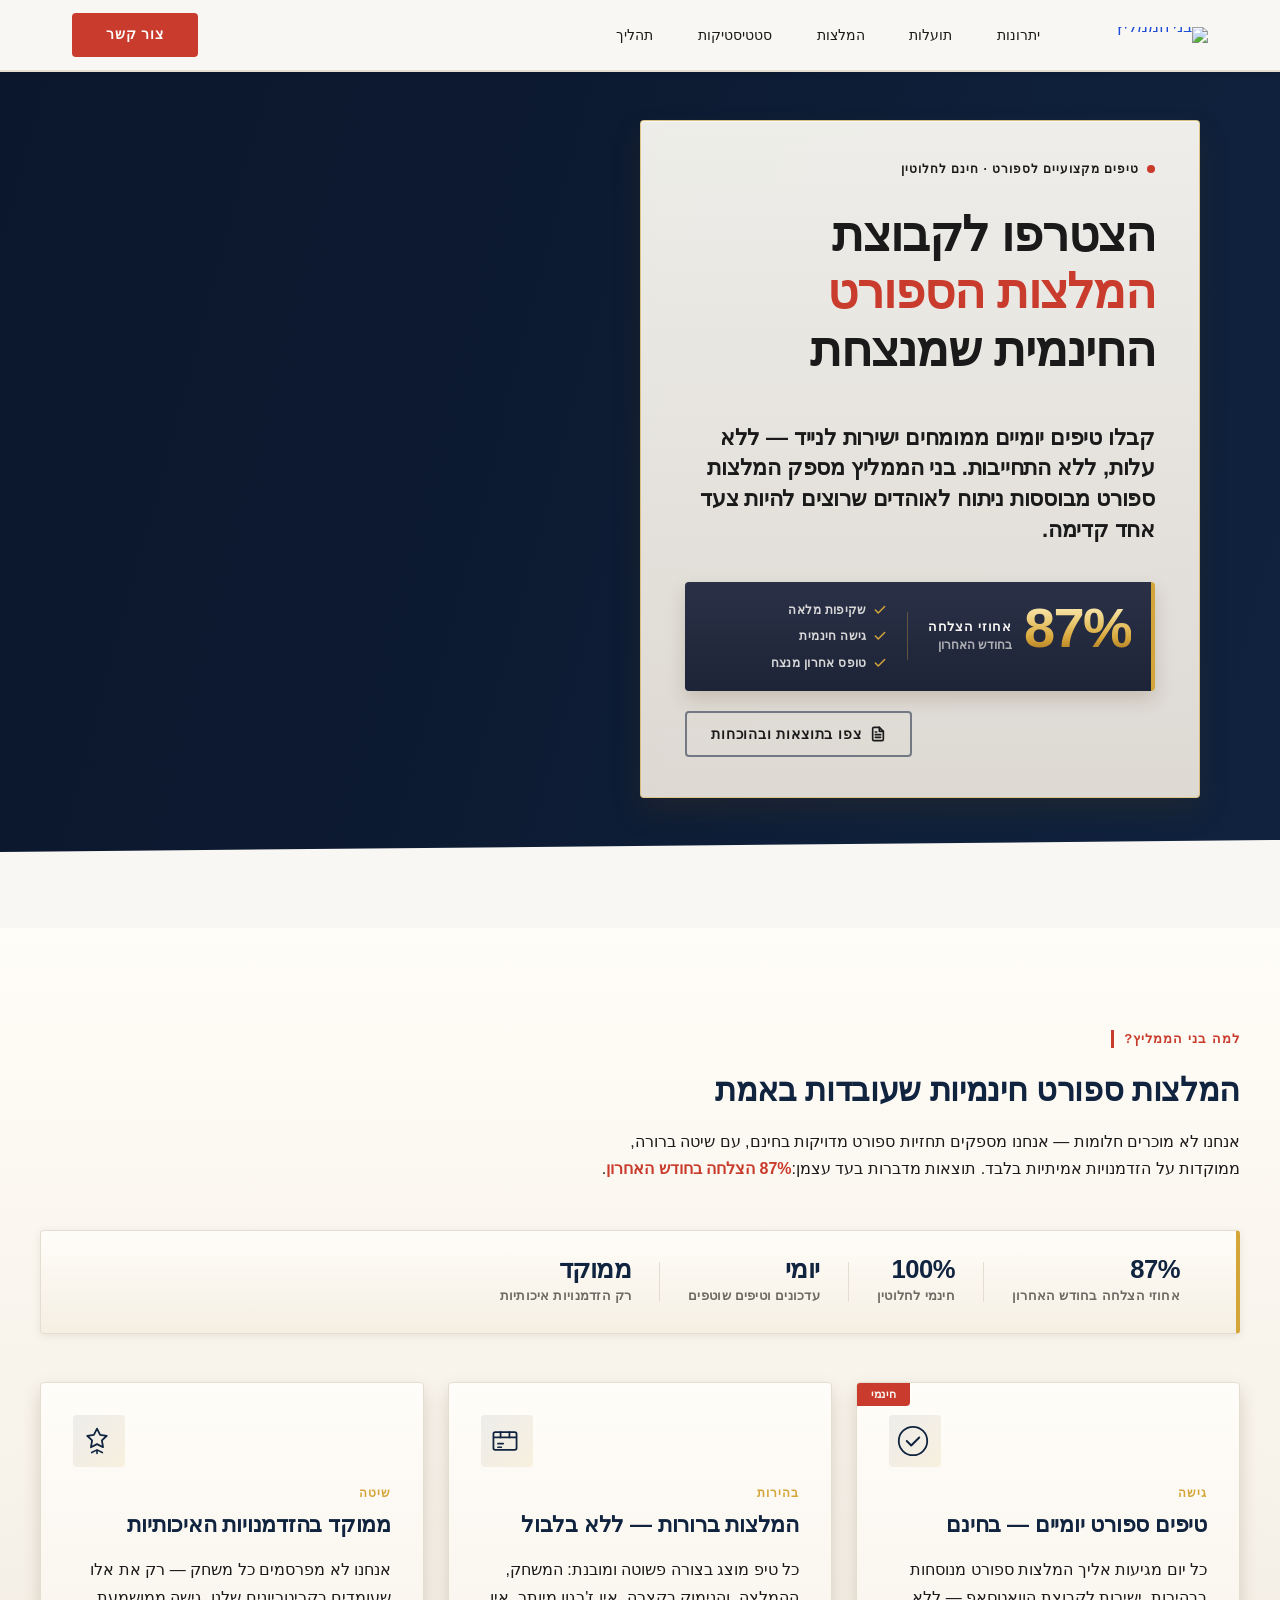
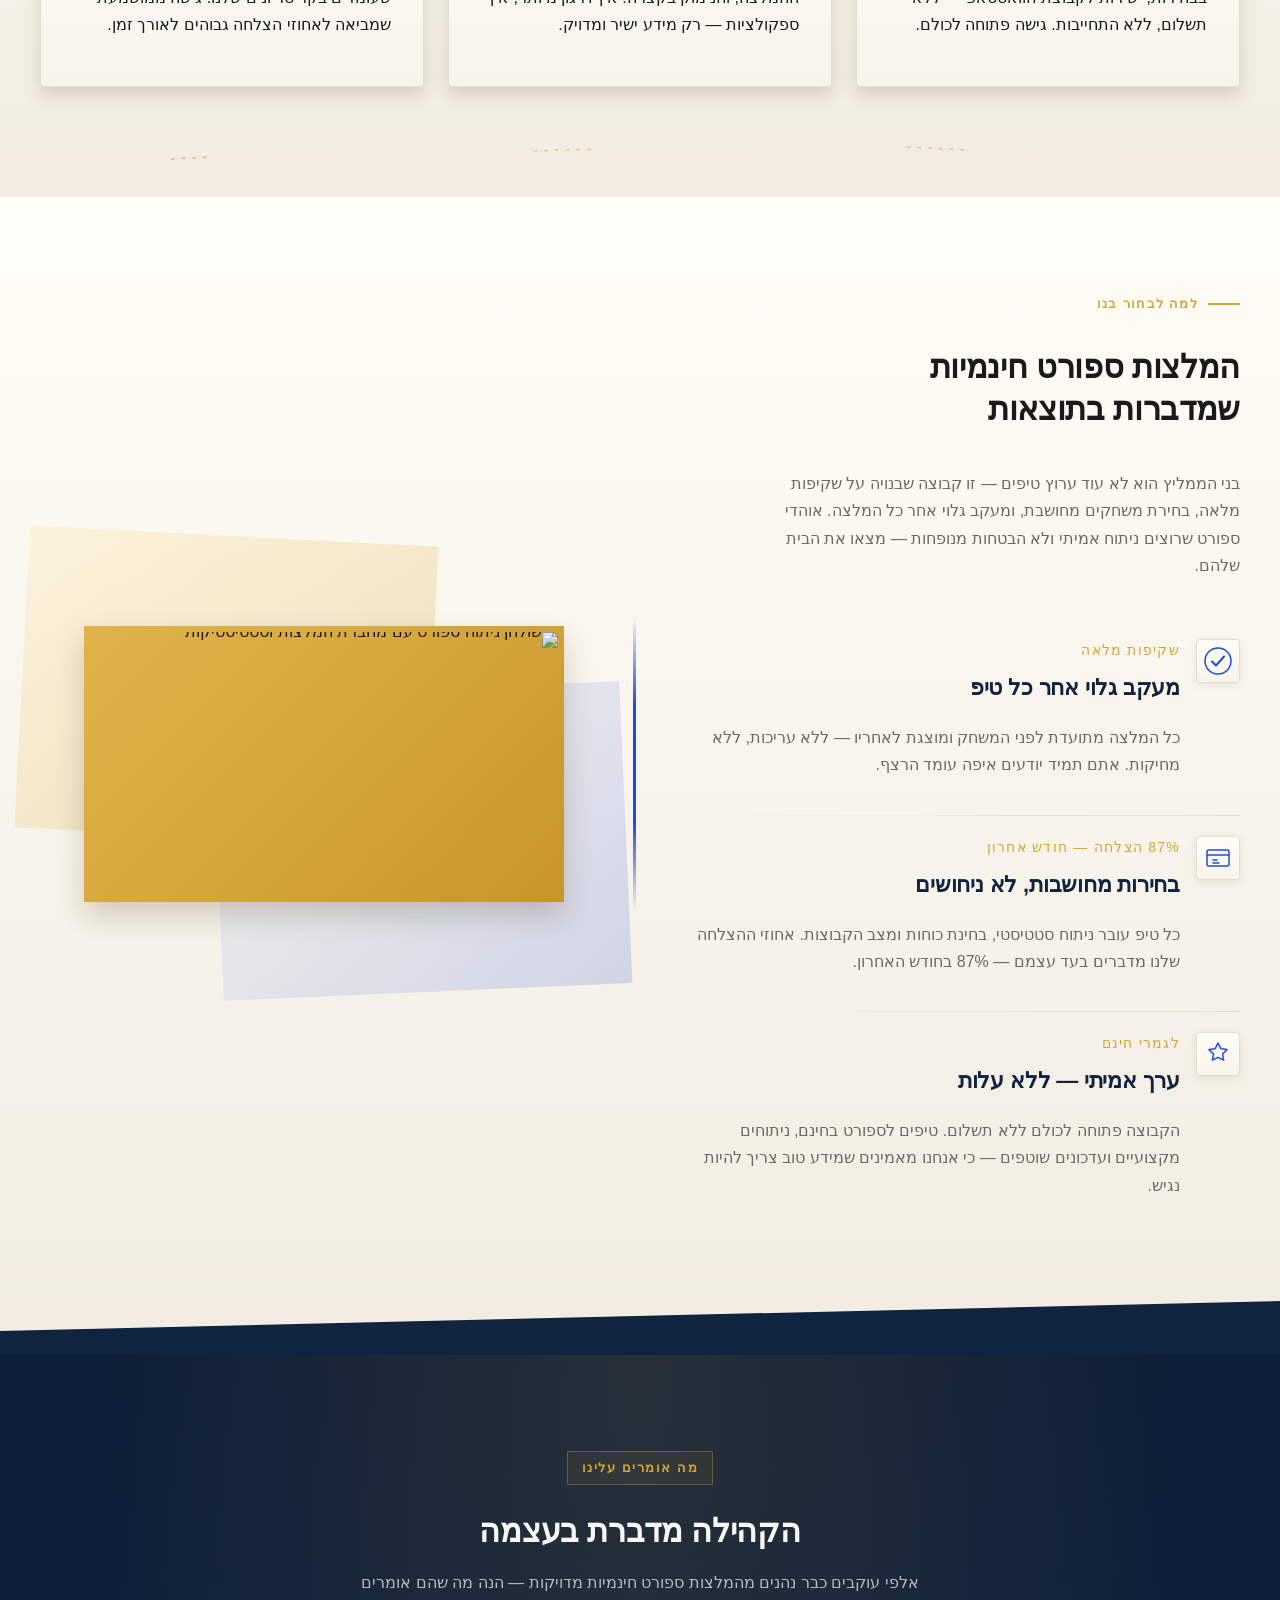
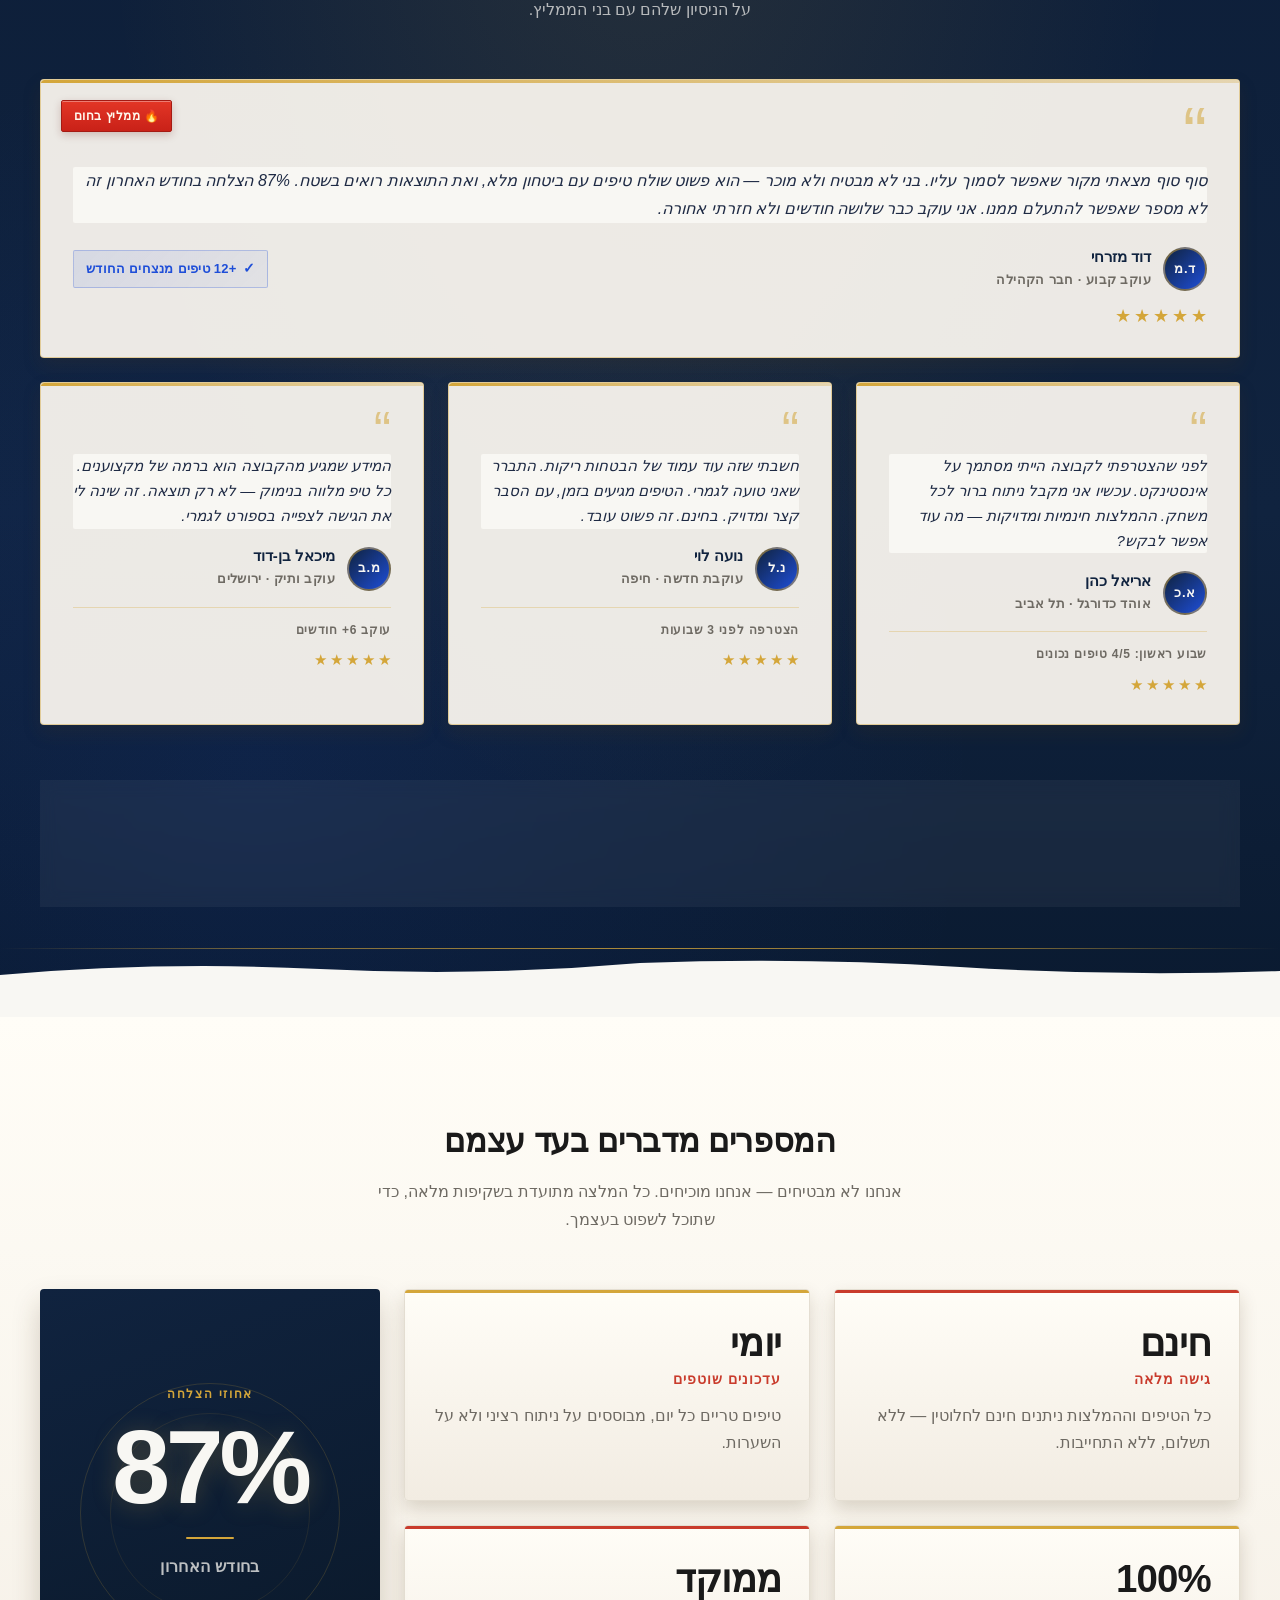
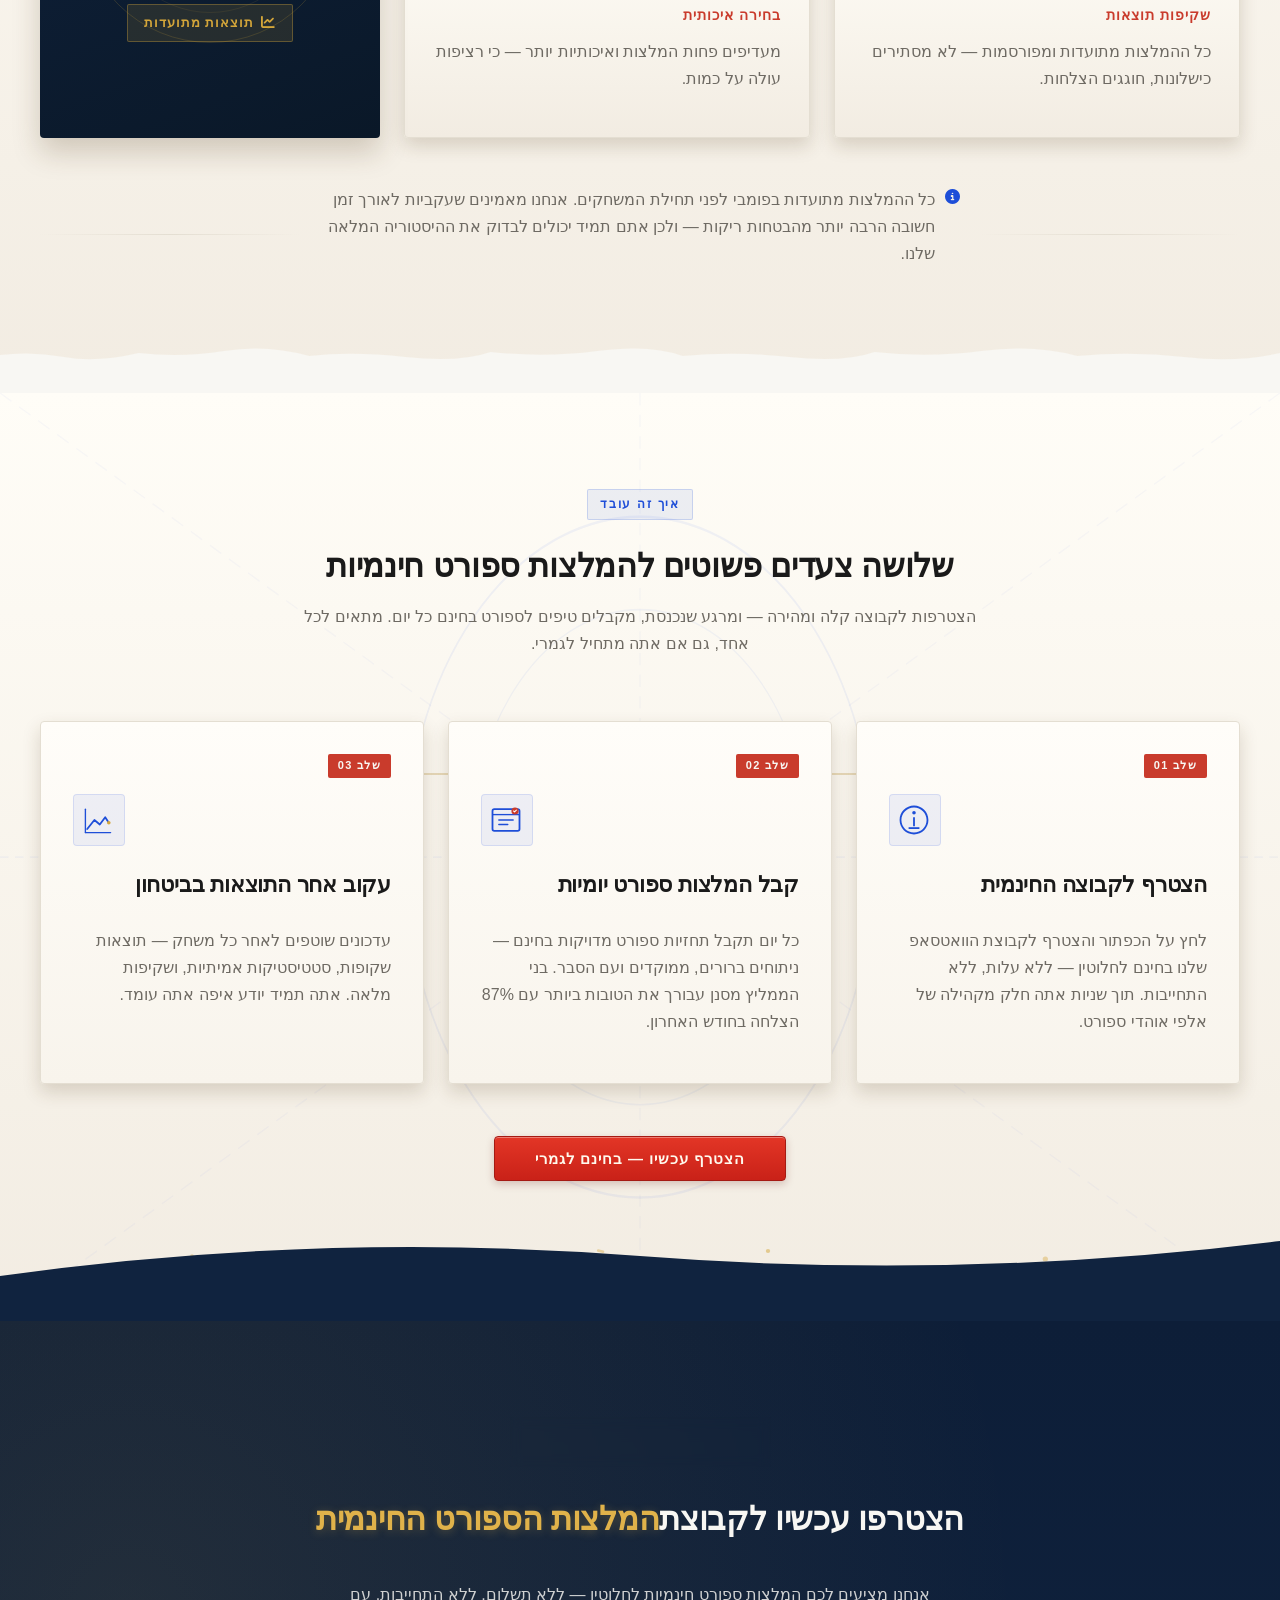
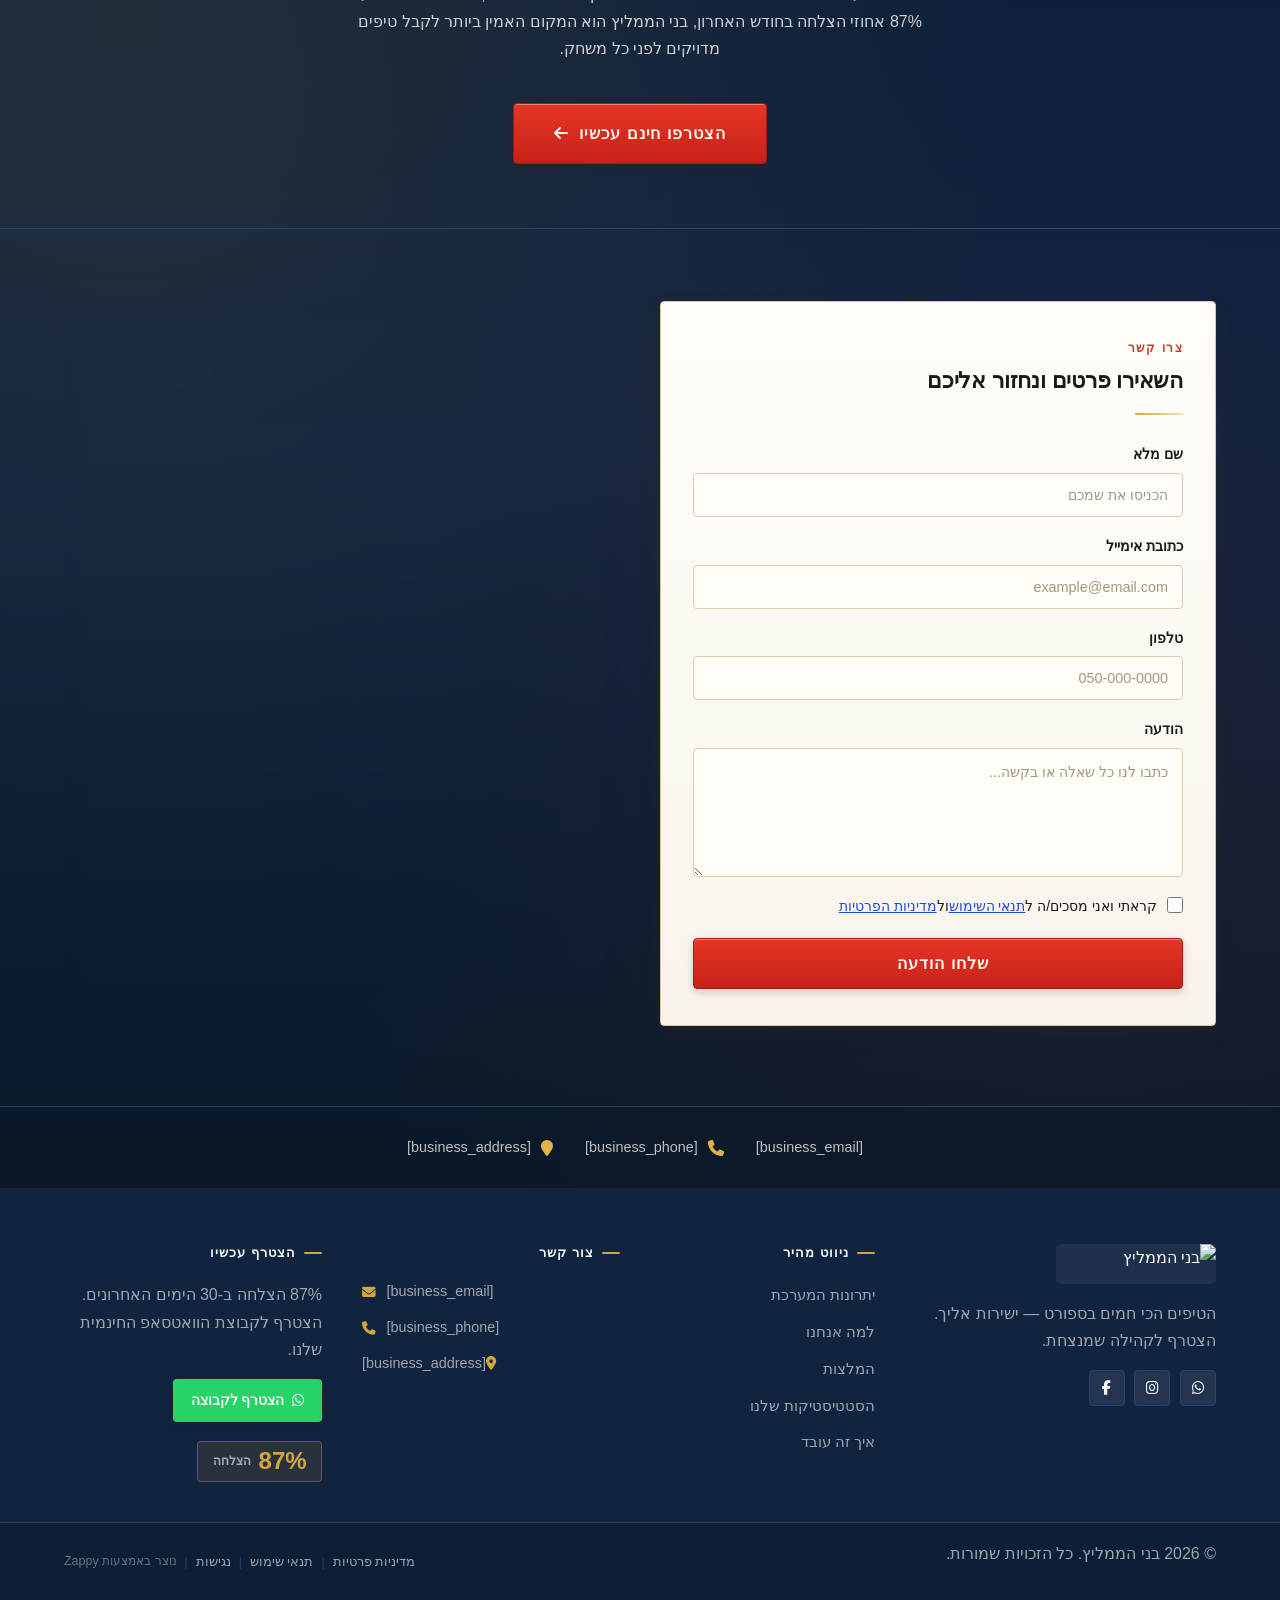
==== commit ec3f3bd8: "Background sync: Progressive GitHub Sync" ====
--- a/public/index.html
+++ b/public/index.html
@@ -1 +1 @@
-<!doctype html><html dir="rtl" lang="he"><head><meta charset="UTF-8"><meta content="width=device-width,initial-scale=1" name="viewport"><meta content="index, follow" name="robots"><title>המלצות ספורט חינמיות — בני הממליץ</title><meta content="A free sports tips group offering predictions and recommendations, emphasizing a strong recent success rate of 87% in the last month. The brand positions itself" name="description"><meta content="המלצות ספורט חינמיות, טיפים לספורט בחינם, קבוצת המלצות ספורט בוואטסאפ, תחזיות ספורט מדויקות בחינם" name="keywords"><link href="/assets/favicon.ico" rel="icon" type="image/x-icon"><link href="/assets/favicon-16x16.png" rel="icon" type="image/png" sizes="16x16"><link href="/assets/favicon-32x32.png" rel="icon" type="image/png" sizes="32x32"><link href="/assets/favicon-48x48.png" rel="icon" type="image/png" sizes="48x48"><link href="/assets/favicon-192x192.png" rel="icon" type="image/png" sizes="192x192"><link href="/assets/favicon-512x512.png" rel="icon" type="image/png" sizes="512x512"><link href="/assets/apple-touch-icon.png" rel="apple-touch-icon"><script>!function(){"use strict";var t="007506ee-eb61-4161-a79a-4ef2f0802b3a",e="https://api.zappy5.com/api/analytics/track",a=18e5,n=2592e6,o=!0,i=!0,r=!0;var s=function(){var e="zappy_visitor_"+t,a=null;try{if(a=localStorage.getItem(e)){var o=JSON.parse(a),i=Date.now();if(i-o.created<n)return o.lastSeen=i,localStorage.setItem(e,JSON.stringify(o)),o.id}}catch(t){console.warn("Zappy Analytics: LocalStorage not available")}var r="zv_"+Date.now()+"_"+Math.random().toString(36).substr(2,9);try{localStorage.setItem(e,JSON.stringify({id:r,created:Date.now(),lastSeen:Date.now()}))}catch(t){}return r}(),c=function(){var e="zappy_session_"+t,n=null;try{if(n=sessionStorage.getItem(e)){var o=JSON.parse(n),i=Date.now();if(i-o.timestamp<a)return o.timestamp=i,sessionStorage.setItem(e,JSON.stringify(o)),o.id}}catch(t){console.warn("Zappy Analytics: SessionStorage not available")}var r="zs_"+Date.now()+"_"+Math.random().toString(36).substr(2,9);try{sessionStorage.setItem(e,JSON.stringify({id:r,timestamp:Date.now()}))}catch(t){}return r}();function l(a,n){n=n||{};var o={website_id:t,event_type:a,page_path:window.location.pathname,referrer:document.referrer||"direct",visitor_id:s,session_id:c,metadata:n};if(navigator.sendBeacon){var i=new Blob([JSON.stringify(o)],{type:"application/json"});navigator.sendBeacon(e,i)}else fetch(e,{method:"POST",headers:{"Content-Type":"application/json"},body:JSON.stringify(o),keepalive:!0}).catch(function(t){console.warn("Zappy Analytics: Failed to track event",t)})}o&&l("pageview",{title:document.title,url:window.location.href}),i&&document.addEventListener("click",function(t){var e=t.target;if("BUTTON"===e.tagName||e.closest("button")){var a="BUTTON"===e.tagName?e:e.closest("button");l("click",{element:"button",text:a.textContent.trim().substring(0,100),id:a.id||null,class:a.className||null})}else if("A"===e.tagName||e.closest("a")){var n="A"===e.tagName?e:e.closest("a");l("navigation",{element:"link",text:n.textContent.trim().substring(0,100),href:n.href,external:n.hostname!==window.location.hostname})}},!0),r&&document.addEventListener("submit",function(t){var e=t.target;l("form_submit",{form_id:e.id||null,form_name:e.name||null,form_action:e.action||null,form_method:e.method||"GET"})},!0);var m=Date.now();window.addEventListener("beforeunload",function(){l("page_unload",{time_on_page:Math.floor((Date.now()-m)/1e3),page_path:window.location.pathname})}),window.zappyAnalytics={track:l,getVisitorId:function(){return s},getSessionId:function(){return c}}}()</script><meta content="המלצות ספורט חינמיות — בני הממליץ" property="og:title"><meta content="A free sports tips group offering predictions and recommendations, emphasizing a strong recent success rate of 87% in the last month. The brand positions itself" property="og:description"><meta content="website" property="og:type"><meta content="he_IL" property="og:locale"><meta content="summary_large_image" name="twitter:card"><meta content="המלצות ספורט חינמיות — בני הממליץ" name="twitter:title"><meta content="A free sports tips group offering predictions and recommendations, emphasizing a strong recent success rate of 87% in the last month. The brand positions itself" name="twitter:description"><link href="https://cdnjs.cloudflare.com/ajax/libs/font-awesome/6.4.0/css/all.min.css" rel="stylesheet"><link href="/assets/favicon.ico" rel="icon" type="image/x-icon"><link href="/assets/favicon-16x16.png" rel="icon" type="image/png" sizes="16x16"><link href="/assets/favicon-32x32.png" rel="icon" type="image/png" sizes="32x32"><link href="/assets/favicon-48x48.png" rel="icon" type="image/png" sizes="48x48"><link href="/assets/favicon-192x192.png" rel="icon" type="image/png" sizes="192x192"><link href="/assets/favicon-512x512.png" rel="icon" type="image/png" sizes="512x512"><link href="/assets/apple-touch-icon.png" rel="apple-touch-icon"><link href="https://cdn.jsdelivr.net/npm/vanilla-cookieconsent@3/dist/cookieconsent.css" rel="stylesheet"><script src="https://cdn.jsdelivr.net/npm/vanilla-cookieconsent@3/dist/cookieconsent.umd.js"></script><script src="https://cdn.jsdelivr.net/gh/mickidum/acc_toolbar/acctoolbar/acctoolbar.min.js"></script><link href="/styles.css" rel="stylesheet"><style id="zappy-dropdown-submenu-styles">#navMenu li:has(.sub-menu),.nav-menu li:has(.sub-menu),.navbar li:has(.sub-menu),nav li:has(.sub-menu){position:relative}#navMenu .sub-menu,.nav-menu .sub-menu,.navbar .sub-menu,nav .sub-menu{display:block!important;position:absolute!important;top:100%;left:0;min-width:220px;background:#fff;border-radius:8px;box-shadow:0 8px 25px rgba(0,0,0,.15);padding:8px 0;opacity:0;visibility:hidden;transform:translateY(10px);transition:all .3s ease;z-index:1000;list-style:none;pointer-events:none}#navMenu li:hover>.sub-menu,.nav-menu li:hover>.sub-menu,.navbar li:hover>.sub-menu,nav li:hover>.sub-menu{opacity:1!important;visibility:visible!important;transform:translateY(0)!important;pointer-events:auto!important}.sub-menu li{list-style:none;margin:0;padding:0}.sub-menu a{display:block!important;padding:10px 16px!important;color:var(--text-dark,#333)!important;font-weight:500;text-decoration:none;white-space:nowrap;transition:background-color .2s}.sub-menu a:hover{background-color:#f5f5f5}[dir=rtl] .nav-menu .sub-menu,[dir=rtl] .navbar .sub-menu,[dir=rtl] nav .sub-menu,html[lang=ar] .nav-menu .sub-menu,html[lang=ar] .navbar .sub-menu,html[lang=ar] nav .sub-menu,html[lang=he] .nav-menu .sub-menu,html[lang=he] .navbar .sub-menu,html[lang=he] nav .sub-menu{left:auto!important;right:0!important}.sub-menu:empty,.sub-menu:not(:has(li)),.sub-menu:not(:has(li:not(.zappy-hidden-menu-item))){display:none!important;opacity:0!important;visibility:hidden!important;pointer-events:none!important}li:has(.menu-group-title):hover>.sub-menu{opacity:1!important;visibility:visible!important;transform:translateY(0)!important;pointer-events:auto!important}#navMenu>li>.menu-group-title,.nav-menu>li>.menu-group-title{display:inline-block;padding:.5rem 1rem;cursor:default;user-select:none}@media (max-width:768px){#navMenu .sub-menu,.nav-menu .sub-menu,.navbar .sub-menu,nav .sub-menu{position:static!important;transform:none!important;box-shadow:none!important;background:0 0!important;max-height:0;overflow:hidden;opacity:0;visibility:hidden;transition:max-height .3s ease,opacity .3s ease;padding:0!important;border-radius:0!important}.sub-menu.mobile-expanded{max-height:500px!important;opacity:1!important;visibility:visible!important;padding:8px 0 8px 16px!important}[dir=rtl] .sub-menu.mobile-expanded,html[lang=he] .sub-menu.mobile-expanded{padding:8px 16px 8px 0!important}#navMenu li:hover>.sub-menu,.nav-menu li:hover>.sub-menu,.navbar li:hover>.sub-menu,nav li:hover>.sub-menu{opacity:0;visibility:hidden;pointer-events:none}#navMenu li>.sub-menu.mobile-expanded,.nav-menu li>.sub-menu.mobile-expanded,.navbar li>.sub-menu.mobile-expanded,nav li>.sub-menu.mobile-expanded{opacity:1!important;visibility:visible!important;pointer-events:auto!important}#navMenu li:has(.sub-menu),.nav-menu li:has(.sub-menu),.navbar li:has(.sub-menu),nav li:has(.sub-menu){display:flex!important;flex-wrap:wrap!important;align-items:center!important;position:relative!important;min-height:44px!important}#navMenu li:has(.sub-menu)>a,.nav-menu li:has(.sub-menu)>a,.navbar li:has(.sub-menu)>a,nav li:has(.sub-menu)>a{flex:1!important;min-width:0!important}#navMenu li:has(.sub-menu)>.menu-group-title,.nav-menu li:has(.sub-menu)>.menu-group-title,.navbar li:has(.sub-menu)>.menu-group-title,nav li:has(.sub-menu)>.menu-group-title{flex:1!important;min-width:0!important;padding:0!important;line-height:inherit!important}#navMenu li:has(.sub-menu)>.sub-menu,.nav-menu li:has(.sub-menu)>.sub-menu,.navbar li:has(.sub-menu)>.sub-menu,nav li:has(.sub-menu)>.sub-menu{flex-basis:100%!important;width:100%!important}#navMenu li:has(.sub-menu)>a [class*=arrow],#navMenu li:has(.sub-menu)>a [class*=chevron],.nav-menu li:has(.sub-menu)>a .fa-angle-down,.nav-menu li:has(.sub-menu)>a .fa-chevron-down,.nav-menu li:has(.sub-menu)>a [class*=arrow],.nav-menu li:has(.sub-menu)>a [class*=chevron],nav li:has(.sub-menu)>a [class*=arrow],nav li:has(.sub-menu)>a [class*=chevron]{display:none!important;visibility:hidden!important}.mobile-submenu-toggle{display:flex!important;align-items:center!important;justify-content:center!important;width:44px!important;height:auto!important;background:0 0!important;border:none!important;cursor:pointer!important;color:var(--text-dark)!important;position:static!important;flex-shrink:0!important;align-self:stretch!important;z-index:2!important;padding:0!important;margin:0!important}.mobile-submenu-toggle::after{content:''!important;width:0!important;height:0!important;border-left:6px solid transparent!important;border-right:6px solid transparent!important;border-top:7px solid currentColor!important;transition:transform .3s ease!important}.mobile-submenu-toggle.expanded::after{transform:rotate(180deg)!important}.sub-menu a{padding:10px 0!important;display:block!important;color:var(--text-dark)!important}.navbar .sub-menu li a,.zappy-products-dropdown .sub-menu a,nav.navbar .sub-menu li a{color:var(--text-dark)!important}}@media (min-width:769px){.mobile-submenu-toggle{display:none!important}}</style><style id="mobile-lang-menu-deployed-css">@media (max-width:768px){.lang-switcher,.nav-container .lang-switcher,.nav-cta-container .lang-switcher,.nav-ecommerce-icons .lang-switcher,.nav-icons-left .lang-switcher,.navbar .lang-switcher,.navbar .nav-cta-container .lang-switcher{display:none!important}.mobile-lang-menu{width:100%;border-top:1px solid rgba(128,128,128,.2);padding:8px 0 0 0;margin-top:8px}.mobile-lang-toggle{display:flex!important;align-items:center;justify-content:space-between;width:100%;padding:12px 16px;background:0 0;border:none;cursor:pointer;font-size:15px;color:inherit;font-family:inherit}.mobile-lang-toggle::after{content:'';display:inline-block;width:8px;height:8px;border-right:2px solid currentColor;border-bottom:2px solid currentColor;transform:rotate(45deg);transition:transform .3s ease;margin-left:8px}.mobile-lang-toggle.expanded::after{transform:rotate(-135deg)}.mobile-lang-options{max-height:0;overflow:hidden;transition:max-height .3s ease}.mobile-lang-options.expanded{max-height:300px}.mobile-lang-option{display:flex!important;align-items:center;gap:10px;padding:10px 24px;text-decoration:none;color:inherit;font-size:14px;font-family:inherit}.mobile-lang-option:hover{background:rgba(128,128,128,.1)}.mobile-lang-option.active{font-weight:600;opacity:.7;pointer-events:none}.mobile-lang-option img{width:20px;height:20px;border-radius:50%}}@media (min-width:769px){.mobile-lang-menu{display:none!important}}</style><style id="zappy-widget-visibility">#mic-access-tool-box,#mic-access-tool-general-button,#mic-init-access-tool #mic-access-tool-box,#mic-init-access-tool #mic-access-tool-general-button,#mic-init-access-tool .mic-access-tool-general-button,._access-icon,._access-menu,.mic-access-tool-box,.mic-access-tool-general-button,div[id*=mic-access-tool-box]{display:none!important;visibility:hidden!important;opacity:0!important;pointer-events:none!important}</style></head><body><nav class="navbar" dir="rtl"><button class="mobile-toggle" aria-label="Menu" id="mobileToggle"><svg viewBox="0 0 24 24" fill="none" height="24" width="24" class="hamburger-icon"><path d="M3 12h18M3 6h18M3 18h18" stroke="currentColor" stroke-width="2" stroke-linecap="round"></path></svg><svg viewBox="0 0 24 24" fill="none" height="24" width="24" class="close-icon" style="display:none"><path d="M18 6L6 18M6 6l12 12" stroke="currentColor" stroke-width="2" stroke-linecap="round"></path></svg></button><button class="phone-header-btn" aria-label="Call" data-phone="[business_phone]"><svg viewBox="0 0 24 24" fill="currentColor" height="20" width="20"><path d="M22 16.92v3a2 2 0 0 1-2.18 2 19.79 19.79 0 0 1-8.63-3.07 19.5 19.5 0 0 1-6-6 19.79 19.79 0 0 1-3.07-8.67A2 2 0 0 1 4.11 2h3a2 2 0 0 1 2 1.72 12.84 12.84 0 0 0 .7 2.81 2 2 0 0 1-.45 2.11L8.09 9.91a16 16 0 0 0 6 6l1.27-1.27a2 2 0 0 1 2.11-.45 12.84 12.84 0 0 0 2.81.7A2 2 0 0 1 22 16.92z"></path></svg></button><div class="nav-container"><div class="nav-right-group"><div class="nav-brand"><a href="/" class="logo-link"><img alt="בני הממליץ" src="/assets/business-logo.webp" class="logo"></a></div><ul class="nav-menu" id="navMenu"><li><a href="#features">יתרונות</a></li><li><a href="#benefits">תועלות</a></li><li><a href="#testimonials">המלצות</a></li><li><a href="#stats">סטטיסטיקות</a></li><li><a href="#process">תהליך</a></li></ul></div><div class="nav-cta-container"><a href="#contact" class="nav-cta-btn">צור קשר</a></div></div></nav><script>window.addEventListener("load",function(){const e=document.querySelector(".navbar, nav, header");if(!e)return void console.log("[Navbar] Navbar element not found");let t=document.getElementById("mobileToggle")||document.querySelector(".mobile-toggle")||document.querySelector(".hamburger")||document.querySelector(".hamburger-menu")||document.querySelector(".menu-toggle")||document.querySelector(".burger-menu")||document.querySelector('[aria-label="Menu"]')||document.querySelector('[aria-label="תפריט"]');const o=document.querySelector(".phone-header-btn"),n=window.getComputedStyle(e);let r=n.backgroundColor;if(console.log("[Navbar] Initial navbar background:",r),"transparent"===r||"rgba(0, 0, 0, 0)"===r||r.startsWith("rgba")&&r.includes(", 0)")){const e=n.backgroundImage;if(e&&"none"!==e)console.log("[Navbar] Navbar has background image/gradient, using dark text"),r="rgb(240, 240, 240)";else{const e=window.getComputedStyle(document.body).backgroundColor;console.log("[Navbar] Navbar transparent, using body background:",e),r=e}}const i=r.match(/\d+/g);if(i&&i.length>=3){const e=(.299*parseInt(i[0])+.587*parseInt(i[1])+.114*parseInt(i[2]))/255;console.log("[Navbar] Mobile button colors preserved from Claude CSS (luminance:",e.toFixed(2)+")");const n=document.createElement("style");n.id="zappy-mobile-nav-fix";document.documentElement.lang;document.documentElement.dir,n.textContent='\n        /* Hide mobile buttons on desktop, show only on mobile */\n        @media (min-width: 769px) {\n          .mobile-toggle,\n          .phone-header-btn {\n            display: none !important;\n          }\n        }\n        \n        /* Show and position mobile buttons correctly on mobile */\n        @media (max-width: 768px) {\n          .mobile-toggle,\n          .phone-header-btn {\n            position: absolute !important;\n            top: 50% !important;\n            transform: translateY(-50%) !important;\n            z-index: 1001 !important;\n            display: flex !important;\n            align-items: center !important;\n            justify-content: center !important;\n            width: 36px !important;\n            height: 36px !important;\n            border-radius: 50% !important;\n            border: none !important;\n            cursor: pointer !important;\n            padding: 6px !important;\n            background: none !important;\n            color: var(--nav-text, var(--text-dark)) !important;\n          }\n          \n          /* LTR positioning (default): hamburger LEFT, phone RIGHT */\n          html:not([dir="rtl"]):not([lang="he"]):not([lang="ar"]) .mobile-toggle,\n          html[dir="ltr"] .mobile-toggle {\n            left: 12px !important;\n            right: auto !important;\n          }\n          html:not([dir="rtl"]):not([lang="he"]):not([lang="ar"]) .phone-header-btn,\n          html[dir="ltr"] .phone-header-btn {\n            right: 12px !important;\n            left: auto !important;\n          }\n          \n          /* RTL positioning: hamburger RIGHT, phone LEFT */\n          html[dir="rtl"] .mobile-toggle,\n          html[lang="he"] .mobile-toggle,\n          html[lang="ar"] .mobile-toggle {\n            right: 12px !important;\n            left: auto !important;\n          }\n          html[dir="rtl"] .phone-header-btn,\n          html[lang="he"] .phone-header-btn,\n          html[lang="ar"] .phone-header-btn {\n            left: 12px !important;\n            right: auto !important;\n          }\n          \n          /* CRITICAL: Ensure nav-container has min-height on mobile */\n          /* All children are positioned absolutely/fixed on mobile, so height:auto collapses to 0 */\n          .nav-container {\n            min-height: 70px !important;\n            position: relative !important;\n          }\n          \n          /* Ensure SVG icons are properly sized and inherit color */\n          .mobile-toggle svg,\n          .phone-header-btn svg {\n            width: 24px !important;\n            height: 24px !important;\n            /* Don\'t force display - let JavaScript control hamburger/close toggle */\n          }\n          \n          /* Reset nav-cta-container on mobile - remove desktop box-shadow/padding */\n          /* that creates a visible ghost box when CTA button is hidden */\n          .nav-cta-container {\n            box-shadow: none !important;\n            padding: 0 !important;\n          }\n          \n          /* Hide nav-cta-container entirely on mobile when there\'s no lang-switcher */\n          /* (only the CTA button is inside, and it\'s hidden on mobile) */\n          .nav-cta-container:not(:has(.lang-switcher)) {\n            display: none !important;\n          }\n          \n          /* CRITICAL: Prevent hero image fade gradient from bleeding over headline text */\n          /* The .image-fade-gradient has bottom: -30px (extends below parent) */\n          /* On mobile stacked layout, this overlaps the h1 text below the image */\n          .hero-image-column {\n            overflow: hidden !important;\n          }\n          .image-fade-gradient {\n            bottom: 0 !important;\n          }\n          \n          /* Hide desktop language switcher on mobile - hamburger menu handles it */\n          /* High specificity to override stored CSS */\n          .lang-switcher,\n          .nav-cta-container .lang-switcher,\n          .nav-container .lang-switcher,\n          .navbar .lang-switcher,\n          .navbar .nav-cta-container .lang-switcher {\n            display: none !important;\n          }\n        }\n      ';const r=document.getElementById("zappy-mobile-nav-fix");r&&r.remove(),document.head.appendChild(n),console.log("[Navbar] Critical CSS injected for mobile nav positioning");const l=window.innerWidth<=768;if(t){const e=t.querySelector(".hamburger-icon"),o=t.querySelector(".close-icon");e&&(e.style.setProperty("width","24px","important"),e.style.setProperty("height","24px","important"),e.style.setProperty("display","block","important")),o&&(o.style.setProperty("width","24px","important"),o.style.setProperty("height","24px","important"),o.style.setProperty("display","none","important")),l?(t.style.setProperty("position","absolute","important"),t.style.setProperty("top","50%","important"),t.style.setProperty("transform","translateY(-50%)","important"),t.style.setProperty("z-index","1001","important"),t.style.removeProperty("left"),t.style.removeProperty("right"),console.log("[Navbar] Mobile toggle positioning applied (mobile viewport)")):(t.style.removeProperty("position"),t.style.removeProperty("top"),t.style.removeProperty("transform"),t.style.removeProperty("z-index"),t.style.removeProperty("left"),t.style.removeProperty("right"),console.log("[Navbar] Desktop viewport - cleared mobile toggle inline positioning"))}if(o){const e=o.querySelector("svg");e&&(e.style.width="24px",e.style.height="24px",e.setAttribute("width","24"),e.setAttribute("height","24")),l?(o.style.setProperty("position","absolute","important"),o.style.setProperty("top","50%","important"),o.style.setProperty("transform","translateY(-50%)","important"),o.style.setProperty("z-index","1001","important"),o.style.removeProperty("left"),o.style.removeProperty("right"),console.log("[Navbar] Phone button positioning applied (mobile viewport)")):(o.style.removeProperty("position"),o.style.removeProperty("top"),o.style.removeProperty("transform"),o.style.removeProperty("z-index"),o.style.removeProperty("left"),o.style.removeProperty("right"),console.log("[Navbar] Desktop viewport - cleared phone button inline positioning"))}}else console.log("[Navbar] Could not parse background color:",r);t=document.getElementById("mobileToggle")||document.querySelector(".mobile-toggle")||document.querySelector(".hamburger")||document.querySelector(".hamburger-menu")||document.querySelector(".menu-toggle")||document.querySelector(".burger-menu")||document.querySelector('[aria-label="Menu"]')||document.querySelector('[aria-label="תפריט"]');const l=document.getElementById("navMenu")||document.querySelector(".nav-menu")||document.querySelector(".nav-links")||document.querySelector("nav ul:not(.submenu)");if(!t||!l)return void console.log("[Navbar] Mobile toggle or menu not found:",{toggle:!!t,menu:!!l});l.id||(l.id="navMenu"),console.log("[Navbar] Initializing mobile menu...");const a=t.cloneNode(!0);t.parentNode.replaceChild(a,t),a.addEventListener("click",function(e){e.preventDefault(),e.stopPropagation();const t=this.querySelector(".hamburger-icon"),o=this.querySelector(".close-icon");l.classList.contains("active")?(l.classList.remove("active"),t&&t.style.setProperty("display","block","important"),o&&o.style.setProperty("display","none","important"),document.body.style.overflow="",console.log("[Navbar] Menu closed")):(l.classList.add("active"),t&&t.style.setProperty("display","none","important"),o&&o.style.setProperty("display","block","important"),document.body.style.overflow="hidden",console.log("[Navbar] Menu opened"))}),l.querySelectorAll("a").forEach(function(e){e.addEventListener("click",function(){if("#"===this.getAttribute("href"))return;const e=a.querySelector(".hamburger-icon"),t=a.querySelector(".close-icon");l.classList.remove("active"),e&&e.style.setProperty("display","block","important"),t&&t.style.setProperty("display","none","important"),document.body.style.overflow="",console.log("[Navbar] Menu closed (link clicked)")})});var s=l.querySelectorAll(".dropdown-toggle");s.forEach(function(e){e.addEventListener("click",function(e){e.preventDefault(),e.stopPropagation();var t=this.closest(".nav-dropdown");t&&(t.parentNode.querySelectorAll(".nav-dropdown.open").forEach(function(e){e!==t&&e.classList.remove("open")}),t.classList.toggle("open"),console.log("[Navbar] Dropdown toggled:",t.classList.contains("open")?"open":"closed"))})}),document.addEventListener("click",function(e){e.target.closest(".nav-dropdown")||document.querySelectorAll(".nav-dropdown.open").forEach(function(e){e.classList.remove("open")})}),console.log("[Navbar] Dropdown handlers initialized for "+s.length+" dropdowns"),o&&o.addEventListener("click",function(){const e=document.querySelectorAll('a[href^="tel:"]'),t=e.length>0?e[0].getAttribute("href").replace("tel:",""):"[business_phone]";window.location.href="tel:"+t,console.log("[Navbar] Phone button clicked")}),console.log("[Navbar] Mobile menu initialized successfully");const p=function(){const e=document.querySelector(".whatsapp-float");e&&(window.innerWidth>=769?(e.style.setProperty("display","none","important"),e.style.setProperty("visibility","hidden","important"),e.style.setProperty("opacity","0","important"),e.style.setProperty("pointer-events","none","important"),console.log("[WhatsApp] Button hidden on desktop")):(e.style.removeProperty("display"),e.style.removeProperty("visibility"),e.style.removeProperty("opacity"),e.style.removeProperty("pointer-events"),console.log("[WhatsApp] Button visible on mobile")))};let c;p(),window.addEventListener("resize",function(){clearTimeout(c),c=setTimeout(p,100)})})</script><main><section class="index-hero-section" data-layout-spec="בית-hero" dir="rtl" id="hero" data-hero-type="fullscreen-scrim"><div class="index-hero-bg"><img alt="אצטדיון ספורט מואר בערב עם קהל נלהב" src="/assets/site-index-hero-image-1.webp" class="zappy-editable-image" data-context="Bright evening sports stadium packed with cheering fans, golden floodlights illuminating the pitch, soft crowd blur in the background, subtle golden light particles in the atmosphere, aspirational and celebratory match-day energy, wide-angle aerial perspective showing the full stadium bowl, vibrant green pitch, warm golden tones" data-element-id="img-1774724481562-j8e9xltjd" data-element-type="image" data-hero-background="true" data-hero-bg="true" data-placeholder="index-hero-image-1" data-resize-handler-attached="true" height="700" width="1200"></div><div class="index-hero-scrim" aria-hidden="true"></div><div class="index-hero-container"><article class="index-hero-card"><div class="index-hero-category"><span class="index-hero-category-dot" aria-hidden="true"></span><span>טיפים מקצועיים לספורט · חינם לחלוטין</span></div><h1 class="index-hero-h1">הצטרפו לקבוצת<br><span class="index-hero-h1-brand">המלצות הספורט</span><br>החינמית שמנצחת</h1><h3 class="index-hero-subtitle">קבלו טיפים יומיים ממומחים ישירות לנייד — ללא עלות, ללא התחייבות. בני הממליץ מספק המלצות ספורט מבוססות ניתוח לאוהדים שרוצים להיות צעד אחד קדימה.</h3><div class="index-hero-stat-strip"><div class="index-hero-stat-main"><p class="zappy-editable"><span class="index-hero-stat-number">87%</span></p><div class="index-hero-stat-meta"><span class="index-hero-stat-label">אחוזי הצלחה</span><span class="index-hero-stat-sub">בחודש האחרון</span></div></div><div class="index-hero-stat-divider" aria-hidden="true"></div><div class="index-hero-stat-pills"><div class="index-hero-pill"><svg viewBox="0 0 24 24" aria-hidden="true" data-element-type="icon" data-icon-type="svg" fill="none" height="14" width="14" stroke="currentColor" stroke-linecap="round" stroke-linejoin="round" stroke-width="2.5"><polyline points="20 6 9 17 4 12"></polyline></svg><span>שקיפות מלאה</span></div><div class="index-hero-pill"><svg viewBox="0 0 24 24" aria-hidden="true" data-element-type="icon" data-icon-type="svg" fill="none" height="14" width="14" stroke="currentColor" stroke-linecap="round" stroke-linejoin="round" stroke-width="2.5"><polyline points="20 6 9 17 4 12"></polyline></svg><span>גישה חינמית</span></div><div class="index-hero-pill"><svg viewBox="0 0 24 24" aria-hidden="true" data-element-type="icon" data-icon-type="svg" fill="none" height="14" width="14" stroke="currentColor" stroke-linecap="round" stroke-linejoin="round" stroke-width="2.5"><polyline points="20 6 9 17 4 12"></polyline></svg><span>טופס אחרון מנצח</span></div></div></div><div class="index-hero-cta-group" style="text-align:left !important;display:flex !important;justify-content:flex-end !important;align-items:flex-start !important;width:100% !important"><a href="#join" class="btn btn-outline btn-secondary index-hero-btn-primary" data-element-id="btn-1774724481557-ikws1axkv" data-element-type="button" data-native-element="true" data-text-color="rgb(201, 59, 44)" style="outline:currentcolor;color:rgb(201, 59, 44) !important;border-color:rgb(59, 130, 246) !important;background-color:transparent !important;background-image:none !important"><svg viewBox="0 0 24 24" aria-hidden="true" data-element-type="icon" data-icon-type="svg" fill="none" height="16" width="16" stroke="currentColor" stroke-linecap="round" stroke-linejoin="round" stroke-width="2.5"><path d="M22 16.92v3a2 2 0 0 1-2.18 2 19.79 19.79 0 0 1-8.63-3.07A19.5 19.5 0 0 1 4.69 12 19.79 19.79 0 0 1 1.61 3.37 2 2 0 0 1 3.6 1h3a2 2 0 0 1 2 1.72c.127.96.361 1.903.7 2.81a2 2 0 0 1-.45 2.11L7.91 8.6a16 16 0 0 0 6 6l.95-.95a2 2 0 0 1 2.11-.45c.907.339 1.85.573 2.81.7A2 2 0 0 1 21.72 16z"></path></svg>הצטרפו לקבוצה חינם</a><a href="#results" class="index-hero-btn-secondary" data-element-id="btn-1774724481557-zn92dbeeg" data-element-type="button" data-native-element="true"><svg viewBox="0 0 24 24" aria-hidden="true" data-element-type="icon" data-icon-type="svg" fill="none" height="16" width="16" stroke="currentColor" stroke-linecap="round" stroke-linejoin="round" stroke-width="2.5"><path d="M14 2H6a2 2 0 0 0-2 2v16a2 2 0 0 0 2 2h12a2 2 0 0 0 2-2V8z"></path><polyline points="14 2 14 8 20 8"></polyline><line x1="16" x2="8" y1="13" y2="13"></line><line x1="16" x2="8" y1="17" y2="17"></line><polyline points="10 9 9 9 8 9"></polyline></svg>צפו בתוצאות ובהוכחות</a></div></article></div><div class="index-hero-divider-wrapper"><svg viewBox="0 0 1440 90" aria-hidden="true" xmlns="http://www.w3.org/2000/svg" data-no-icon-edit="true" preserveAspectRatio="none"><path d="M0,90 L0,14 L1440,2 L1440,90 Z" fill="#F8F7F3"></path><path d="M0,90 L0,18 L1440,6 L1440,90 Z" fill="#F8F7F3"></path><path d="M0,90 L0,22 L1440,10 L1440,90 Z" fill="#F8F7F3"></path></svg></div></section><section class="index-features-section" data-layout-spec="בית-features" dir="rtl" id="features"><div class="index-features-container"><div class="index-features-intro"><span class="index-features-eyebrow">למה בני הממליץ?</span><h2 class="index-features-heading">המלצות ספורט חינמיות שעובדות באמת</h2><p class="index-features-subtext">אנחנו לא מוכרים חלומות — אנחנו מספקים תחזיות ספורט מדויקות בחינם, עם שיטה ברורה, ממוקדות על הזדמנויות אמיתיות בלבד. תוצאות מדברות בעד עצמן:<strong>87% הצלחה בחודש האחרון</strong>.</p></div><div class="index-features-ribbon"><div class="index-features-ribbon-item"><span class="index-features-ribbon-num">87%</span><span class="index-features-ribbon-label">אחוזי הצלחה בחודש האחרון</span></div><div class="index-features-ribbon-divider" aria-hidden="true"></div><div class="index-features-ribbon-item"><span class="index-features-ribbon-num">100%</span><span class="index-features-ribbon-label">חינמי לחלוטין</span></div><div class="index-features-ribbon-divider" aria-hidden="true"></div><div class="index-features-ribbon-item"><span class="index-features-ribbon-num">יומי</span><span class="index-features-ribbon-label">עדכונים וטיפים שוטפים</span></div><div class="index-features-ribbon-divider" aria-hidden="true"></div><div class="index-features-ribbon-item"><span class="index-features-ribbon-num">ממוקד</span><span class="index-features-ribbon-label">רק הזדמנויות איכותיות</span></div></div><div class="index-features-grid"><article class="index-features-card"><div class="index-features-card-ribbon">חינמי</div><div class="index-features-card-icon-wrap"><svg viewBox="0 0 36 36" aria-hidden="true" xmlns="http://www.w3.org/2000/svg" data-element-type="icon" data-icon-type="svg" fill="none" height="36" width="36"><circle cx="18" cy="18" r="16" stroke="currentColor" stroke-width="2"></circle><path d="M11 18l5 5 9-9" stroke="currentColor" stroke-width="2.2" stroke-linecap="round" stroke-linejoin="round"></path></svg></div><span class="index-features-card-category">גישה</span><h3 class="index-features-card-title">טיפים ספורט יומיים — בחינם</h3><p class="index-features-card-body">כל יום מגיעות אליך המלצות ספורט מנוסחות בבהירות, ישירות לקבוצת הוואטסאפ — ללא תשלום, ללא התחייבות. גישה פתוחה לכולם.</p></article><article class="index-features-card"><div class="index-features-card-icon-wrap"><svg viewBox="0 0 36 36" aria-hidden="true" xmlns="http://www.w3.org/2000/svg" data-element-type="icon" data-icon-type="svg" fill="none" height="36" width="36"><rect height="20" rx="2" width="26" x="5" y="8" stroke="currentColor" stroke-width="2"></rect><path d="M5 14h26" stroke="currentColor" stroke-width="2"></path><path d="M13 8v6M23 8v6" stroke="currentColor" stroke-width="2" stroke-linecap="round"></path><path d="M10 21h6M10 25h4" stroke="currentColor" stroke-width="1.8" stroke-linecap="round"></path></svg></div><span class="index-features-card-category">בהירות</span><h3 class="index-features-card-title">המלצות ברורות — ללא בלבול</h3><p class="index-features-card-body">כל טיפ מוצג בצורה פשוטה ומובנת: המשחק, ההמלצה, והנימוק בקצרה. אין ז'רגון מיותר, אין ספקולציות — רק מידע ישיר ומדויק.</p></article><article class="index-features-card"><div class="index-features-card-icon-wrap"><svg viewBox="0 0 36 36" aria-hidden="true" xmlns="http://www.w3.org/2000/svg" data-element-type="icon" data-icon-type="svg" fill="none" height="36" width="36"><path d="M18 4l3.5 7 7.5 1.1-5.5 5.3 1.3 7.6L18 21.5l-6.8 3.5 1.3-7.6L7 12.1l7.5-1.1z" stroke="currentColor" stroke-width="2" stroke-linejoin="round"></path><path d="M18 28v4M12 31l6-3 6 3" stroke="currentColor" stroke-width="1.8" stroke-linecap="round" stroke-linejoin="round"></path></svg></div><span class="index-features-card-category">שיטה</span><h3 class="index-features-card-title">ממוקד בהזדמנויות האיכותיות</h3><p class="index-features-card-body">אנחנו לא מפרסמים כל משחק — רק את אלו שעומדים בקריטריונים שלנו. גישה ממושמעת שמביאה לאחוזי הצלחה גבוהים לאורך זמן.</p></article></div></div><div class="index-features-divider-wrapper"><svg viewBox="0 0 1200 90" aria-hidden="true" xmlns="http://www.w3.org/2000/svg" data-no-icon-edit="true" preserveAspectRatio="none"><path d="M0,90 L0,48 Q60,38 120,46 T240,40 Q300,46 360,36 T480,42 Q540,36 600,44 T720,38 Q780,44 840,36 T960,42 Q1020,36 1080,44 T1200,40 L1200,90 Z" fill="#F2ECE2"></path><line x1="160" x2="200" y1="52" y2="50" stroke="var(--secondary)" stroke-dasharray="4 6" stroke-width="1.5" opacity="0.55"></line><line x1="500" x2="560" y1="44" y2="42" stroke="var(--secondary)" stroke-dasharray="4 6" stroke-width="1.5" opacity="0.45"></line><line x1="850" x2="910" y1="40" y2="43" stroke="var(--secondary)" stroke-dasharray="4 6" stroke-width="1.5" opacity="0.5"></line></svg></div></section><section class="index-benefits-section" data-layout-spec="בית-benefits" dir="rtl" id="benefits"><div class="index-benefits-container"><div class="index-benefits-content"><div class="index-benefits-eyebrow"><span class="index-benefits-eyebrow-rule"></span><span class="index-benefits-eyebrow-text">למה לבחור בנו</span></div><h2 class="index-benefits-heading">המלצות ספורט חינמיות<br>שמדברות בתוצאות</h2><p class="index-benefits-intro">בני הממליץ הוא לא עוד ערוץ טיפים — זו קבוצה שבנויה על שקיפות מלאה, בחירת משחקים מחושבת, ומעקב גלוי אחר כל המלצה. אוהדי ספורט שרוצים ניתוח אמיתי ולא הבטחות מנופחות — מצאו את הבית שלהם.</p><div class="index-benefits-list"><div class="index-benefits-item"><div class="index-benefits-item-icon"><svg viewBox="0 0 28 28" aria-hidden="true" xmlns="http://www.w3.org/2000/svg" data-element-type="icon" data-icon-type="svg" fill="none" height="28" width="28"><circle cx="14" cy="14" r="13" stroke="currentColor" stroke-width="1.5"></circle><path d="M8 14.5l4 4 8-9" stroke="currentColor" stroke-width="2" stroke-linecap="round" stroke-linejoin="round"></path></svg></div><div class="index-benefits-item-body"><small class="index-benefits-stat-label">שקיפות מלאה</small><h3 class="index-benefits-item-title">מעקב גלוי אחר כל טיפ</h3><p class="index-benefits-item-desc">כל המלצה מתועדת לפני המשחק ומוצגת לאחריו — ללא עריכות, ללא מחיקות. אתם תמיד יודעים איפה עומד הרצף.</p></div></div><div class="index-benefits-divider-line"></div><div class="index-benefits-item"><div class="index-benefits-item-icon"><svg viewBox="0 0 28 28" aria-hidden="true" xmlns="http://www.w3.org/2000/svg" data-element-type="icon" data-icon-type="svg" fill="none" height="28" width="28"><rect height="16" rx="2" width="22" x="3" y="6" stroke="currentColor" stroke-width="1.5"></rect><path d="M3 11h22" stroke="currentColor" stroke-width="1.5"></path><path d="M9 16h4M9 19h6" stroke="currentColor" stroke-width="1.5" stroke-linecap="round"></path></svg></div><div class="index-benefits-item-body"><small class="index-benefits-stat-label">87% הצלחה — חודש אחרון</small><h3 class="index-benefits-item-title">בחירות מחושבות, לא ניחושים</h3><p class="index-benefits-item-desc">כל טיפ עובר ניתוח סטטיסטי, בחינת כוחות ומצב הקבוצות. אחוזי ההצלחה שלנו מדברים בעד עצמם — 87% בחודש האחרון.</p></div></div><div class="index-benefits-divider-line"></div><div class="index-benefits-item"><div class="index-benefits-item-icon"><svg viewBox="0 0 28 28" aria-hidden="true" xmlns="http://www.w3.org/2000/svg" data-element-type="icon" data-icon-type="svg" fill="none" height="28" width="28"><path d="M14 3l2.8 5.7 6.2.9-4.5 4.4 1.1 6.2L14 17.3 8.4 20.2l1.1-6.2L5 9.6l6.2-.9L14 3z" stroke="currentColor" stroke-width="1.5" stroke-linejoin="round"></path></svg></div><div class="index-benefits-item-body"><small class="index-benefits-stat-label">לגמרי חינם</small><h3 class="index-benefits-item-title">ערך אמיתי — ללא עלות</h3><p class="index-benefits-item-desc">הקבוצה פתוחה לכולם ללא תשלום. טיפים לספורט בחינם, ניתוחים מקצועיים ועדכונים שוטפים — כי אנחנו מאמינים שמידע טוב צריך להיות נגיש.</p></div></div></div></div><div class="index-benefits-visual"><div class="index-benefits-backplate index-benefits-backplate--top" aria-hidden="true"></div><div class="index-benefits-image-frame"><div class="index-benefits-image-inner"><img alt="שולחן ניתוח ספורט עם מחברת המלצות וסטטיסטיקות" src="/assets/site-index-benefits-image-1.webp" data-context="A clean, professional sports analysis desk scene: an open notebook with handwritten match predictions and statistics, a pen, a coffee cup, and a tablet showing a football scoreboard. Warm editorial lighting, top-down flat-lay perspective, muted tones with gold and navy accents. Conveys expert sports tipster credibility." data-placeholder="index-benefits-image-1" height="400" width="600"><div class="index-benefits-proof-badge"><span class="index-benefits-proof-pct">87%</span><span class="index-benefits-proof-label">הצלחה<br>חודש אחרון</span></div></div></div><div class="index-benefits-backplate index-benefits-backplate--bottom" aria-hidden="true"></div><div class="index-benefits-accent-rule" aria-hidden="true"></div></div></div><div class="index-benefits-divider-wrapper"><svg viewBox="0 0 1200 72" aria-hidden="true" xmlns="http://www.w3.org/2000/svg" data-no-icon-edit="true" preserveAspectRatio="none"><path d="M0,72 L0,48 L1200,18 L1200,72 Z" fill="#10233F"></path></svg></div></section><section class="index-testimonials-section" data-layout-spec="בית-testimonials" dir="rtl" id="testimonials"><div class="index-testimonials-container"><div class="index-testimonials-header"><span class="index-testimonials-eyebrow">מה אומרים עלינו</span><h2 class="index-testimonials-title">הקהילה מדברת בעצמה</h2><p class="index-testimonials-subtitle">אלפי עוקבים כבר נהנים מהמלצות ספורט חינמיות מדויקות — הנה מה שהם אומרים על הניסיון שלהם עם בני הממליץ.</p></div><div class="index-testimonials-grid"><article class="index-testimonial-card index-testimonial-featured"><div class="index-testimonial-quote-mark">“</div><blockquote class="index-testimonial-quote">סוף סוף מצאתי מקור שאפשר לסמוך עליו. בני לא מבטיח ולא מוכר — הוא פשוט שולח טיפים עם ביטחון מלא, ואת התוצאות רואים בשטח. 87% הצלחה בחודש האחרון זה לא מספר שאפשר להתעלם ממנו. אני עוקב כבר שלושה חודשים ולא חזרתי אחורה.</blockquote><footer class="index-testimonial-footer"><div class="index-testimonial-avatar"><span class="index-testimonial-avatar-initials">ד.מ</span></div><div class="index-testimonial-meta"><strong class="index-testimonial-name">דוד מזרחי</strong><span class="index-testimonial-role">עוקב קבוע · חבר הקהילה</span></div><div class="index-testimonial-result-badge"><span class="index-result-icon">✓</span><span class="index-result-text">+12 טיפים מנצחים החודש</span></div></footer><div class="index-testimonial-stars"><span>★</span><span>★</span><span>★</span><span>★</span><span>★</span></div><div class="index-testimonial-ribbon">🔥 ממליץ בחום</div></article><article class="index-testimonial-card index-testimonial-small"><div class="index-testimonial-quote-mark index-quote-small">“</div><blockquote class="index-testimonial-quote index-quote-text-small">לפני שהצטרפתי לקבוצה הייתי מסתמך על אינסטינקט. עכשיו אני מקבל ניתוח ברור לכל משחק. ההמלצות חינמיות ומדויקות — מה עוד אפשר לבקש?</blockquote><footer class="index-testimonial-footer"><div class="index-testimonial-avatar"><span class="index-testimonial-avatar-initials">א.כ</span></div><div class="index-testimonial-meta"><strong class="index-testimonial-name">אריאל כהן</strong><span class="index-testimonial-role">אוהד כדורגל · תל אביב</span></div></footer><div class="index-testimonial-annotation">שבוע ראשון: 4/5 טיפים נכונים</div><div class="index-testimonial-stars index-stars-small"><span>★</span><span>★</span><span>★</span><span>★</span><span>★</span></div></article><article class="index-testimonial-card index-testimonial-small"><div class="index-testimonial-quote-mark index-quote-small">“</div><blockquote class="index-testimonial-quote index-quote-text-small">חשבתי שזה עוד עמוד של הבטחות ריקות. התברר שאני טועה לגמרי. הטיפים מגיעים בזמן, עם הסבר קצר ומדויק. בחינם. זה פשוט עובד.</blockquote><footer class="index-testimonial-footer"><div class="index-testimonial-avatar"><span class="index-testimonial-avatar-initials">נ.ל</span></div><div class="index-testimonial-meta"><strong class="index-testimonial-name">נועה לוי</strong><span class="index-testimonial-role">עוקבת חדשה · חיפה</span></div></footer><div class="index-testimonial-annotation">הצטרפה לפני 3 שבועות</div><div class="index-testimonial-stars index-stars-small"><span>★</span><span>★</span><span>★</span><span>★</span><span>★</span></div></article><article class="index-testimonial-card index-testimonial-small"><div class="index-testimonial-quote-mark index-quote-small">“</div><blockquote class="index-testimonial-quote index-quote-text-small">המידע שמגיע מהקבוצה הוא ברמה של מקצוענים. כל טיפ מלווה בנימוק — לא רק תוצאה. זה שינה לי את הגישה לצפייה בספורט לגמרי.</blockquote><footer class="index-testimonial-footer"><div class="index-testimonial-avatar"><span class="index-testimonial-avatar-initials">מ.ב</span></div><div class="index-testimonial-meta"><strong class="index-testimonial-name">מיכאל בן-דוד</strong><span class="index-testimonial-role">עוקב ותיק · ירושלים</span></div></footer><div class="index-testimonial-annotation">עוקב 6+ חודשים</div><div class="index-testimonial-stars index-stars-small"><span>★</span><span>★</span><span>★</span><span>★</span><span>★</span></div></article></div><div class="index-testimonials-trust-bar"><div class="index-trust-item"><span class="index-trust-number">87%</span><span class="index-trust-label">אחוזי הצלחה בחודש האחרון</span></div><div class="index-trust-divider"></div><div class="index-trust-item"><span class="index-trust-number">2,400+</span><span class="index-trust-label">חברי קהילה פעילים</span></div><div class="index-trust-divider"></div><div class="index-trust-item"><span class="index-trust-number">100%</span><span class="index-trust-label">חינמי לחלוטין</span></div></div></div><div class="index-testimonials-divider-wrapper"><div class="index-testimonials-gold-line"></div><svg viewBox="0 0 1200 70" aria-hidden="true" xmlns="http://www.w3.org/2000/svg" data-no-icon-edit="true" preserveAspectRatio="none"><path d="M0,70 L0,28 Q150,14 300,22 T600,16 Q750,10 900,20 T1200,24 L1200,70 Z" fill="#F8F7F3"></path></svg></div></section><section class="index-stats-section" data-layout-spec="בית-stats" dir="rtl" id="stats"><div class="index-stats-container"><div class="index-stats-header"><h2 class="index-stats-title">המספרים מדברים בעד עצמם</h2><p class="index-stats-intro">אנחנו לא מבטיחים — אנחנו מוכיחים. כל המלצה מתועדת בשקיפות מלאה, כדי שתוכל לשפוט בעצמך.</p></div><div class="index-stats-main-grid"><div class="index-stats-support-grid"><div class="index-stat-card"><div class="index-stat-card-accent index-stat-card-accent--red"></div><div class="index-stat-number">חינם</div><div class="index-stat-label">גישה מלאה</div><p class="index-stat-desc">כל הטיפים וההמלצות ניתנים חינם לחלוטין — ללא תשלום, ללא התחייבות.</p></div><div class="index-stat-card"><div class="index-stat-card-accent index-stat-card-accent--gold"></div><div class="index-stat-number">יומי</div><div class="index-stat-label">עדכונים שוטפים</div><p class="index-stat-desc">טיפים טריים כל יום, מבוססים על ניתוח רציני ולא על השערות.</p></div><div class="index-stat-card"><div class="index-stat-card-accent index-stat-card-accent--gold"></div><div class="index-stat-number">100%</div><div class="index-stat-label">שקיפות תוצאות</div><p class="index-stat-desc">כל ההמלצות מתועדות ומפורסמות — לא מסתירים כישלונות, חוגגים הצלחות.</p></div><div class="index-stat-card"><div class="index-stat-card-accent index-stat-card-accent--red"></div><div class="index-stat-number">ממוקד</div><div class="index-stat-label">בחירה איכותית</div><p class="index-stat-desc">מעדיפים פחות המלצות ואיכותיות יותר — כי רציפות עולה על כמות.</p></div></div><div class="index-stats-hero-panel"><div class="index-stats-hero-inner"><div class="index-stats-hero-label-top">אחוזי הצלחה</div><div class="index-stats-hero-number">87%</div><div class="index-stats-hero-divider"></div><div class="index-stats-hero-period">בחודש האחרון</div><div class="index-stats-hero-badge"><i class="fa-solid fa-chart-line"></i><span>תוצאות מתועדות</span></div></div></div></div><div class="index-stats-editorial-note"><div class="index-stats-editorial-rule"></div><p class="index-stats-editorial-text"><i class="fa-solid fa-circle-info index-stats-editorial-icon"></i>כל ההמלצות מתועדות בפומבי לפני תחילת המשחקים. אנחנו מאמינים שעקביות לאורך זמן חשובה הרבה יותר מהבטחות ריקות — ולכן אתם תמיד יכולים לבדוק את ההיסטוריה המלאה שלנו.</p><div class="index-stats-editorial-rule"></div></div></div><div class="index-stats-divider-wrapper"><svg viewBox="0 0 1200 70" aria-hidden="true" xmlns="http://www.w3.org/2000/svg" data-no-icon-edit="true" preserveAspectRatio="none"><path d="M0,70 L0,32 Q30,28 60,34 T130,30 Q170,35 210,28 T290,33 Q330,28 380,34 T460,29 Q510,35 560,28 T640,33 Q690,28 740,34 T820,29 Q870,35 920,28 T1010,33 Q1060,28 1110,34 T1200,30 L1200,70 Z" fill="#F8F7F3"></path></svg></div></section><section class="index-process-section" data-layout-spec="בית-process" dir="rtl" id="process"><div class="index-process-section__bg-decor" aria-hidden="true"><svg viewBox="0 0 1200 600" aria-hidden="true" xmlns="http://www.w3.org/2000/svg" data-no-icon-edit="true" preserveAspectRatio="none" class="index-process-section__blueprint-lines"><circle cx="600" cy="300" r="220" fill="none" stroke="rgba(30,78,216,0.06)" stroke-width="1.5"></circle><circle cx="600" cy="300" r="160" fill="none" stroke="rgba(30,78,216,0.05)" stroke-width="1"></circle><line x1="0" x2="1200" y1="300" y2="300" stroke="rgba(30,78,216,0.04)" stroke-dasharray="8 6" stroke-width="1"></line><line x1="600" x2="600" y1="0" y2="600" stroke="rgba(30,78,216,0.04)" stroke-dasharray="8 6" stroke-width="1"></line><line x1="0" x2="1200" y1="0" y2="600" stroke="rgba(30,78,216,0.03)" stroke-dasharray="12 8" stroke-width="1"></line><line x1="1200" x2="0" y1="0" y2="600" stroke="rgba(30,78,216,0.03)" stroke-dasharray="12 8" stroke-width="1"></line></svg></div><div class="index-process-section__container"><div class="index-process-section__intro"><span class="index-process-section__eyebrow">איך זה עובד</span><h2 class="index-process-section__title">שלושה צעדים פשוטים להמלצות ספורט חינמיות</h2><p class="index-process-section__subtitle">הצטרפות לקבוצה קלה ומהירה — ומרגע שנכנסת, מקבלים טיפים לספורט בחינם כל יום. מתאים לכל אחד, גם אם אתה מתחיל לגמרי.</p></div><div class="index-process-section__steps"><div class="index-process-section__connector" aria-hidden="true"></div><article class="index-process-section__card"><div class="index-process-section__step-label"><span class="index-process-section__step-tag">שלב 01</span></div><div class="index-process-section__card-icon" aria-hidden="true"><svg viewBox="0 0 40 40" fill="none" height="40" width="40" data-element-type="icon" data-icon-type="svg" xmlns="http://www.w3.org/2000/svg"><path d="M20 4C11.163 4 4 11.163 4 20s7.163 16 16 16 16-7.163 16-16S28.837 4 20 4zm0 2c7.732 0 14 6.268 14 14s-6.268 14-14 14S6 27.732 6 20 12.268 6 20 6zm0 4a2 2 0 100 4 2 2 0 000-4zm-1 7v10h2V17h-2z" fill="currentColor"></path><path d="M26 28H14v2h12v-2z" fill="currentColor"></path></svg></div><div class="index-process-section__card-body"><h3 class="index-process-section__card-title">הצטרף לקבוצה החינמית</h3><p class="index-process-section__card-text">לחץ על הכפתור והצטרף לקבוצת הוואטסאפ שלנו בחינם לחלוטין — ללא עלות, ללא התחייבות. תוך שניות אתה חלק מקהילה של אלפי אוהדי ספורט.</p></div></article><article class="index-process-section__card"><div class="index-process-section__step-label"><span class="index-process-section__step-tag">שלב 02</span></div><div class="index-process-section__card-icon" aria-hidden="true"><svg viewBox="0 0 40 40" fill="none" height="40" width="40" data-element-type="icon" data-icon-type="svg" xmlns="http://www.w3.org/2000/svg"><rect height="24" rx="2" width="30" x="5" y="8" fill="none" stroke="currentColor" stroke-width="2"></rect><path d="M5 14h30" stroke="currentColor" stroke-width="1.5"></path><path d="M12 20h16M12 25h10" stroke="currentColor" stroke-width="1.5" stroke-linecap="round"></path><circle cx="30" cy="10" r="4" fill="var(--primary)"></circle><path d="M28.5 10l1 1 2-2" stroke="white" stroke-width="1.2" stroke-linecap="round" stroke-linejoin="round"></path></svg></div><div class="index-process-section__card-body"><h3 class="index-process-section__card-title">קבל המלצות ספורט יומיות</h3><p class="index-process-section__card-text">כל יום תקבל תחזיות ספורט מדויקות בחינם — ניתוחים ברורים, ממוקדים ועם הסבר. בני הממליץ מסנן עבורך את הטובות ביותר עם 87% הצלחה בחודש האחרון.</p></div></article><article class="index-process-section__card"><div class="index-process-section__step-label"><span class="index-process-section__step-tag">שלב 03</span></div><div class="index-process-section__card-icon" aria-hidden="true"><svg viewBox="0 0 40 40" fill="none" height="40" width="40" data-element-type="icon" data-icon-type="svg" xmlns="http://www.w3.org/2000/svg"><path d="M8 30l8-10 6 5 6-8 4 6" stroke="currentColor" stroke-width="2" stroke-linecap="round" stroke-linejoin="round" fill="none"></path><circle cx="32" cy="23" r="2" fill="var(--secondary)"></circle><path d="M6 34h28" stroke="currentColor" stroke-width="1.5" stroke-linecap="round"></path><path d="M6 8v26" stroke="currentColor" stroke-width="1.5" stroke-linecap="round"></path></svg></div><div class="index-process-section__card-body"><h3 class="index-process-section__card-title">עקוב אחר התוצאות בביטחון</h3><p class="index-process-section__card-text">עדכונים שוטפים לאחר כל משחק — תוצאות שקופות, סטטיסטיקות אמיתיות, ושקיפות מלאה. אתה תמיד יודע איפה אתה עומד.</p></div></article></div><div class="index-process-section__cta-wrap"><a href="#contact" class="btn-primary index-process-section__cta">הצטרף עכשיו — בחינם לגמרי</a></div></div><div class="index-process-section__divider-wrapper"><svg viewBox="0 0 1200 100" aria-hidden="true" xmlns="http://www.w3.org/2000/svg" data-no-icon-edit="true" preserveAspectRatio="none"><circle cx="80" cy="55" r="2.5" fill="rgba(212,166,58,0.55)"></circle><circle cx="180" cy="35" r="1.8" fill="rgba(212,166,58,0.45)"></circle><circle cx="320" cy="60" r="2" fill="rgba(212,166,58,0.4)"></circle><circle cx="450" cy="40" r="1.5" fill="rgba(212,166,58,0.5)"></circle><circle cx="600" cy="50" r="3" fill="rgba(212,166,58,0.35)"></circle><circle cx="720" cy="30" r="2" fill="rgba(212,166,58,0.5)"></circle><circle cx="860" cy="58" r="1.8" fill="rgba(212,166,58,0.45)"></circle><circle cx="980" cy="38" r="2.5" fill="rgba(212,166,58,0.4)"></circle><circle cx="1100" cy="52" r="2" fill="rgba(212,166,58,0.55)"></circle><rect height="3" rx="1" width="8" x="140" y="42" fill="rgba(212,166,58,0.35)" transform="rotate(-20 140 42)"></rect><rect height="2.5" rx="1" width="7" x="560" y="28" fill="rgba(212,166,58,0.4)" transform="rotate(15 560 28)"></rect><rect height="3" rx="1" width="9" x="800" y="48" fill="rgba(212,166,58,0.35)" transform="rotate(-10 800 48)"></rect><path d="M0,100 L0,55 Q300,10 600,35 Q900,60 1200,20 L1200,100 Z" fill="#10233F"></path></svg></div></section><section class="index-contact-section" data-layout-spec="בית-contact" dir="rtl" id="contact"><div class="contact-closing-block"><div class="contact-container"><div class="closing-inner"><div class="closing-badge"><span class="badge-stat">87%</span><span class="badge-label">הצלחה בחודש האחרון</span></div><h2 class="closing-title">הצטרפו עכשיו לקבוצת<span class="title-highlight">המלצות הספורט החינמית</span></h2><p class="closing-desc">אנחנו מציעים לכם המלצות ספורט חינמיות לחלוטין — ללא תשלום, ללא התחייבות. עם 87% אחוזי הצלחה בחודש האחרון, בני הממליץ הוא המקום האמין ביותר לקבל טיפים מדויקים לפני כל משחק.</p><a href="#contact-form" class="btn-primary closing-cta">הצטרפו חינם עכשיו<i class="fa fa-arrow-left" aria-hidden="true"></i></a></div></div></div><div class="contact-action-area"><div class="contact-container"><div class="contact-columns"><div class="form-column" id="contact-form"><div class="form-card"><div class="form-card-header"><span class="form-eyebrow">צרו קשר</span><h3 class="form-title">השאירו פרטים ונחזור אליכם</h3><div class="form-gold-rule"></div></div><form class="contact-form" novalidate=""><div class="form-group"><label class="form-label" for="contact-name">שם מלא</label><input class="form-input" name="name" type="text" id="contact-name" placeholder="הכניסו את שמכם" required=""></div><div class="form-group"><label class="form-label" for="contact-email">כתובת אימייל</label><input class="form-input" name="email" type="email" id="contact-email" placeholder="example@email.com" required=""></div><div class="form-group"><label class="form-label" for="contact-phone">טלפון</label><input class="form-input" name="phone" type="tel" id="contact-phone" placeholder="050-000-0000"></div><div class="form-group"><label class="form-label" for="contact-message">הודעה</label><textarea class="form-input form-textarea" id="contact-message" name="message" placeholder="כתבו לנו כל שאלה או בקשה..." rows="4"></textarea></div><div class="privacy-consent"><label class="privacy-consent-label"><input class="privacy-consent-checkbox" name="privacy_consent" type="checkbox" required=""><span>קראתי ואני מסכים/ה ל<a href="/terms" target="_blank">תנאי השימוש</a>ול<a href="/privacy" target="_blank">מדיניות הפרטיות</a></span></label></div><button class="btn-primary form-submit" type="submit">שלחו הודעה<i class="fa fa-paper-plane-o" aria-hidden="true"></i></button></form></div></div><aside class="reassurance-column"><div class="reassurance-panel"><div class="reassurance-header"><span class="reassurance-eyebrow">למה בני הממליץ?</span><h3 class="reassurance-title">אמינות. עקביות. תוצאות.</h3><div class="reassurance-gold-rule"></div></div><ul class="trust-list"><li class="trust-item"><div class="trust-icon-wrap"><i class="fa fa-check" aria-hidden="true"></i></div><div class="trust-content"><strong class="trust-title">שקיפות מלאה</strong><p class="trust-desc">כל ההמלצות מתפרסמות מראש, ללא עריכה בדיעבד. אתם רואים את הכל.</p></div></li><li class="trust-item"><div class="trust-icon-wrap"><i class="fa fa-line-chart" aria-hidden="true"></i></div><div class="trust-content"><strong class="trust-title">עקביות לאורך זמן</strong><p class="trust-desc">לא רק סדרה טובה — 87% הצלחה בחודש האחרון עם מעקב מתועד ומדויק.</p></div></li><li class="trust-item"><div class="trust-icon-wrap"><i class="fa fa-star" aria-hidden="true"></i></div><div class="trust-content"><strong class="trust-title">המלצות ישירות וברורות</strong><p class="trust-desc">ללא ז'רגון מסובך — רק טיפים לספורט בחינם, פשוטים ומדויקים לפני כל משחק.</p></div></li></ul><div class="reassurance-cta-block"><div class="reassurance-divider"></div><p class="reassurance-invite">הצטרפו אלפי אוהדי ספורט שכבר מקבלים את ההמלצות שלנו חינם בכל יום. קבוצת ההמלצות שלנו פתוחה לכולם — בלי תשלום, בלי הפתעות.</p><a href="https://wa.me/[whatsapp_handle]" class="btn-whatsapp" target="_blank"><i class="fa fa-whatsapp" aria-hidden="true"></i>הצטרפו בוואטסאפ</a></div></div></aside></div></div></div><div class="contact-info-bar"><div class="contact-container"><div class="contact-info-inner"><a href="mailto:[business_email]" class="contact-info-item"><i class="fa fa-envelope-o" aria-hidden="true"></i><span>[business_email]</span></a><a href="tel:[business_phone]" class="contact-info-item"><i class="fa fa-phone" aria-hidden="true"></i><span>[business_phone]</span></a><span class="contact-info-item"><i class="fa fa-map-marker" aria-hidden="true"></i><span>[business_address]</span></span></div></div></div></section></main><footer class="site-footer"><div class="footer-top"><div class="footer-container"><div class="footer-grid"><div class="footer-col footer-brand"><img alt="בני הממליץ" src="/assets/business-logo.webp" class="logo"><p class="brand-tagline">הטיפים הכי חמים בספורט — ישירות אליך. הצטרף לקהילה שמנצחת.</p><div class="footer-social"><a href="[facebook_handle]" class="social-link" aria-label="Facebook"><i class="fab fa-facebook-f"></i></a><a href="[instagram_handle]" class="social-link" aria-label="Instagram"><i class="fab fa-instagram"></i></a><a href="[whatsapp_handle]" class="social-link whatsapp" aria-label="WhatsApp"><i class="fab fa-whatsapp"></i></a></div></div><div class="footer-col footer-links"><h4 class="footer-heading"><span class="heading-accent"></span>ניווט מהיר</h4><ul class="footer-nav"><li><a href="#features">יתרונות המערכת</a></li><li><a href="#benefits">למה אנחנו</a></li><li><a href="#testimonials">המלצות</a></li><li><a href="#stats">הסטטיסטיקות שלנו</a></li><li><a href="#process">איך זה עובד</a></li></ul></div><div class="footer-col footer-contact"><h4 class="footer-heading"><span class="heading-accent"></span>צור קשר</h4><ul class="contact-list"><li><span class="contact-icon"><i class="fas fa-envelope"></i></span><a href="mailto:[business_email]">[business_email]</a></li><li><span class="contact-icon"><i class="fas fa-phone"></i></span><a href="tel:[business_phone]">[business_phone]</a></li><li><a href="/"><span class="contact-icon"><i class="fas fa-map-marker-alt"></i></span><span>[business_address]</span></a></li></ul></div><div class="footer-col footer-cta-col"><h4 class="footer-heading"><span class="heading-accent"></span>הצטרף עכשיו</h4><p class="cta-text">87% הצלחה ב-30 הימים האחרונים. הצטרף לקבוצת הוואטסאפ החינמית שלנו.</p><a href="[whatsapp_handle]" class="footer-cta-btn"><i class="fab fa-whatsapp"></i>הצטרף לקבוצה</a><div class="stat-badge"><span class="stat-num">87%</span><span class="stat-label">הצלחה</span></div></div></div></div></div><div class="footer-bottom"><div class="footer-container"><div class="footer-bottom-inner"><p class="copyright">© 2026 בני הממליץ. כל הזכויות שמורות.</p><div class="footer-bottom-links"><a href="/privacy">מדיניות פרטיות</a><span class="divider">|</span><a href="/terms">תנאי שימוש</a><span class="divider">|</span><a href="/accessibility">נגישות</a><span class="divider">|</span><a href="https://zappy5.com" class="zappy-attribution" target="_blank">נוצר באמצעות Zappy</a></div></div></div></div></footer><a href="https://wa.me/[whatsapp_handle]" class="whatsapp-float" aria-label="WhatsApp"><i class="fab fa-whatsapp"></i></a><div data-integration="accessibility:toolbar"></div><script src="/script.js"></script><script id="zappy-mobile-submenu-script">!function(){function e(){if(window.innerWidth>768)return document.querySelectorAll(".mobile-submenu-toggle").forEach(function(e){e.remove()}),void document.querySelectorAll(".sub-menu.mobile-expanded").forEach(function(e){e.classList.remove("mobile-expanded")});document.querySelectorAll(".nav-menu li:has(.sub-menu), nav li:has(.sub-menu), .navbar li:has(.sub-menu), #navMenu li:has(.sub-menu)").forEach(function(e){if(!e.querySelector(".mobile-submenu-toggle")){var t=e.querySelector(".sub-menu"),n=e.querySelector(":scope > a");if(t&&n){var o=document.createElement("button");o.className="mobile-submenu-toggle",o.setAttribute("aria-label","Toggle submenu"),o.setAttribute("type","button"),n.insertAdjacentElement("afterend",o),o.addEventListener("click",function(e){e.preventDefault(),e.stopPropagation(),document.querySelectorAll(".sub-menu.mobile-expanded").forEach(function(e){if(e!==t){e.classList.remove("mobile-expanded");var n=e.parentElement.querySelector(".mobile-submenu-toggle");n&&n.classList.remove("expanded")}}),t.classList.toggle("mobile-expanded"),o.classList.toggle("expanded")})}}})}var t;"loading"===document.readyState?document.addEventListener("DOMContentLoaded",e):e(),window.addEventListener("resize",function(){clearTimeout(t),t=setTimeout(e,250)});var n=new MutationObserver(function(t){t.forEach(function(t){if("attributes"===t.type){var n=t.target;n.classList&&(n.classList.contains("active")||n.classList.contains("open"))&&setTimeout(e,100)}})});setTimeout(function(){document.querySelectorAll(".mobile-menu, .nav-menu, #navMenu, nav").forEach(function(e){n.observe(e,{attributes:!0,attributeFilter:["class","style"]})})},500)}()</script><script id="zappy-mobile-lang-menu-script">!function(){function e(){if(window.innerWidth>768){var e=document.querySelector(".mobile-lang-menu");e&&e.remove()}else if(!document.querySelector(".mobile-lang-menu")){var n=document.querySelector(".lang-switcher");if(n){var a=n.querySelector(".lang-switcher-dropdown");if(a){var i=a.querySelectorAll(".lang-option");if(0!==i.length){var t=document.getElementById("navMenu")||document.querySelector(".nav-menu")||document.querySelector("nav ul");if(t){var l=document.documentElement.lang||"en",s=document.createElement("div");s.className="mobile-lang-menu";var c={he:{name:"עברית",flag:"https://api.iconify.design/circle-flags/il.svg"},en:{name:"English",flag:"https://api.iconify.design/circle-flags/us.svg"},ar:{name:"العربية",flag:"https://api.iconify.design/circle-flags/sa.svg"},fr:{name:"Français",flag:"https://api.iconify.design/circle-flags/fr.svg"},es:{name:"Español",flag:"https://api.iconify.design/circle-flags/es.svg"},de:{name:"Deutsch",flag:"https://api.iconify.design/circle-flags/de.svg"},ru:{name:"Русский",flag:"https://api.iconify.design/circle-flags/ru.svg"},zh:{name:"中文",flag:"https://api.iconify.design/circle-flags/cn.svg"},ja:{name:"日本語",flag:"https://api.iconify.design/circle-flags/jp.svg"},pt:{name:"Português",flag:"https://api.iconify.design/circle-flags/br.svg"},it:{name:"Italiano",flag:"https://api.iconify.design/circle-flags/it.svg"},ko:{name:"한국어",flag:"https://api.iconify.design/circle-flags/kr.svg"}}[l]||{name:l,flag:""},r=document.createElement("button");r.className="mobile-lang-toggle",r.type="button";var g=c.flag?'<img src="'+c.flag+'" width="20" height="20" alt="" style="border-radius:50%;margin-right:8px;margin-left:8px;">':"";r.innerHTML=g+c.name,s.appendChild(r);var o=document.createElement("div");o.className="mobile-lang-options";var d=document.createElement("a");d.className="mobile-lang-option active",d.href="#",d.innerHTML=g+c.name,o.appendChild(d),i.forEach(function(e){var n=document.createElement("a");n.className="mobile-lang-option",n.href=e.getAttribute("href"),n.innerHTML=e.innerHTML,o.appendChild(n)}),s.appendChild(o),t.appendChild(s),r.addEventListener("click",function(e){e.preventDefault(),e.stopPropagation(),r.classList.toggle("expanded"),o.classList.toggle("expanded")})}}}}}}"loading"===document.readyState?document.addEventListener("DOMContentLoaded",e):e(),window.addEventListener("resize",function(){clearTimeout(window._mlrt),window._mlrt=setTimeout(e,250)})}()</script></body></html>+<!doctype html><html dir="rtl" lang="he"><head><meta charset="UTF-8"><meta content="width=device-width,initial-scale=1" name="viewport"><meta content="index, follow" name="robots"><title>המלצות ספורט חינמיות — בני הממליץ</title><meta content="A free sports tips group offering predictions and recommendations, emphasizing a strong recent success rate of 87% in the last month. The brand positions itself" name="description"><meta content="המלצות ספורט חינמיות, טיפים לספורט בחינם, קבוצת המלצות ספורט בוואטסאפ, תחזיות ספורט מדויקות בחינם" name="keywords"><link href="/assets/favicon.ico" rel="icon" type="image/x-icon"><link href="/assets/favicon-16x16.png" rel="icon" type="image/png" sizes="16x16"><link href="/assets/favicon-32x32.png" rel="icon" type="image/png" sizes="32x32"><link href="/assets/favicon-48x48.png" rel="icon" type="image/png" sizes="48x48"><link href="/assets/favicon-192x192.png" rel="icon" type="image/png" sizes="192x192"><link href="/assets/favicon-512x512.png" rel="icon" type="image/png" sizes="512x512"><link href="/assets/apple-touch-icon.png" rel="apple-touch-icon"><script>!function(){"use strict";var t="007506ee-eb61-4161-a79a-4ef2f0802b3a",e="https://api.zappy5.com/api/analytics/track",a=18e5,n=2592e6,o=!0,i=!0,r=!0;var s=function(){var e="zappy_visitor_"+t,a=null;try{if(a=localStorage.getItem(e)){var o=JSON.parse(a),i=Date.now();if(i-o.created<n)return o.lastSeen=i,localStorage.setItem(e,JSON.stringify(o)),o.id}}catch(t){console.warn("Zappy Analytics: LocalStorage not available")}var r="zv_"+Date.now()+"_"+Math.random().toString(36).substr(2,9);try{localStorage.setItem(e,JSON.stringify({id:r,created:Date.now(),lastSeen:Date.now()}))}catch(t){}return r}(),c=function(){var e="zappy_session_"+t,n=null;try{if(n=sessionStorage.getItem(e)){var o=JSON.parse(n),i=Date.now();if(i-o.timestamp<a)return o.timestamp=i,sessionStorage.setItem(e,JSON.stringify(o)),o.id}}catch(t){console.warn("Zappy Analytics: SessionStorage not available")}var r="zs_"+Date.now()+"_"+Math.random().toString(36).substr(2,9);try{sessionStorage.setItem(e,JSON.stringify({id:r,timestamp:Date.now()}))}catch(t){}return r}();function l(a,n){n=n||{};var o={website_id:t,event_type:a,page_path:window.location.pathname,referrer:document.referrer||"direct",visitor_id:s,session_id:c,metadata:n};if(navigator.sendBeacon){var i=new Blob([JSON.stringify(o)],{type:"application/json"});navigator.sendBeacon(e,i)}else fetch(e,{method:"POST",headers:{"Content-Type":"application/json"},body:JSON.stringify(o),keepalive:!0}).catch(function(t){console.warn("Zappy Analytics: Failed to track event",t)})}o&&l("pageview",{title:document.title,url:window.location.href}),i&&document.addEventListener("click",function(t){var e=t.target;if("BUTTON"===e.tagName||e.closest("button")){var a="BUTTON"===e.tagName?e:e.closest("button");l("click",{element:"button",text:a.textContent.trim().substring(0,100),id:a.id||null,class:a.className||null})}else if("A"===e.tagName||e.closest("a")){var n="A"===e.tagName?e:e.closest("a");l("navigation",{element:"link",text:n.textContent.trim().substring(0,100),href:n.href,external:n.hostname!==window.location.hostname})}},!0),r&&document.addEventListener("submit",function(t){var e=t.target;l("form_submit",{form_id:e.id||null,form_name:e.name||null,form_action:e.action||null,form_method:e.method||"GET"})},!0);var m=Date.now();window.addEventListener("beforeunload",function(){l("page_unload",{time_on_page:Math.floor((Date.now()-m)/1e3),page_path:window.location.pathname})}),window.zappyAnalytics={track:l,getVisitorId:function(){return s},getSessionId:function(){return c}}}()</script><meta content="המלצות ספורט חינמיות — בני הממליץ" property="og:title"><meta content="A free sports tips group offering predictions and recommendations, emphasizing a strong recent success rate of 87% in the last month. The brand positions itself" property="og:description"><meta content="website" property="og:type"><meta content="he_IL" property="og:locale"><meta content="summary_large_image" name="twitter:card"><meta content="המלצות ספורט חינמיות — בני הממליץ" name="twitter:title"><meta content="A free sports tips group offering predictions and recommendations, emphasizing a strong recent success rate of 87% in the last month. The brand positions itself" name="twitter:description"><link href="https://cdnjs.cloudflare.com/ajax/libs/font-awesome/6.4.0/css/all.min.css" rel="stylesheet"><link href="/assets/favicon.ico" rel="icon" type="image/x-icon"><link href="/assets/favicon-16x16.png" rel="icon" type="image/png" sizes="16x16"><link href="/assets/favicon-32x32.png" rel="icon" type="image/png" sizes="32x32"><link href="/assets/favicon-48x48.png" rel="icon" type="image/png" sizes="48x48"><link href="/assets/favicon-192x192.png" rel="icon" type="image/png" sizes="192x192"><link href="/assets/favicon-512x512.png" rel="icon" type="image/png" sizes="512x512"><link href="/assets/apple-touch-icon.png" rel="apple-touch-icon"><link href="https://cdn.jsdelivr.net/npm/vanilla-cookieconsent@3/dist/cookieconsent.css" rel="stylesheet"><script src="https://cdn.jsdelivr.net/npm/vanilla-cookieconsent@3/dist/cookieconsent.umd.js"></script><script src="https://cdn.jsdelivr.net/gh/mickidum/acc_toolbar/acctoolbar/acctoolbar.min.js"></script><link href="/styles.css" rel="stylesheet"><style id="zappy-dropdown-submenu-styles">#navMenu li:has(.sub-menu),.nav-menu li:has(.sub-menu),.navbar li:has(.sub-menu),nav li:has(.sub-menu){position:relative}#navMenu .sub-menu,.nav-menu .sub-menu,.navbar .sub-menu,nav .sub-menu{display:block!important;position:absolute!important;top:100%;left:0;min-width:220px;background:#fff;border-radius:8px;box-shadow:0 8px 25px rgba(0,0,0,.15);padding:8px 0;opacity:0;visibility:hidden;transform:translateY(10px);transition:all .3s ease;z-index:1000;list-style:none;pointer-events:none}#navMenu li:hover>.sub-menu,.nav-menu li:hover>.sub-menu,.navbar li:hover>.sub-menu,nav li:hover>.sub-menu{opacity:1!important;visibility:visible!important;transform:translateY(0)!important;pointer-events:auto!important}.sub-menu li{list-style:none;margin:0;padding:0}.sub-menu a{display:block!important;padding:10px 16px!important;color:var(--text-dark,#333)!important;font-weight:500;text-decoration:none;white-space:nowrap;transition:background-color .2s}.sub-menu a:hover{background-color:#f5f5f5}[dir=rtl] .nav-menu .sub-menu,[dir=rtl] .navbar .sub-menu,[dir=rtl] nav .sub-menu,html[lang=ar] .nav-menu .sub-menu,html[lang=ar] .navbar .sub-menu,html[lang=ar] nav .sub-menu,html[lang=he] .nav-menu .sub-menu,html[lang=he] .navbar .sub-menu,html[lang=he] nav .sub-menu{left:auto!important;right:0!important}.sub-menu:empty,.sub-menu:not(:has(li)),.sub-menu:not(:has(li:not(.zappy-hidden-menu-item))){display:none!important;opacity:0!important;visibility:hidden!important;pointer-events:none!important}li:has(.menu-group-title):hover>.sub-menu{opacity:1!important;visibility:visible!important;transform:translateY(0)!important;pointer-events:auto!important}#navMenu>li>.menu-group-title,.nav-menu>li>.menu-group-title{display:inline-block;padding:.5rem 1rem;cursor:default;user-select:none}@media (max-width:768px){#navMenu .sub-menu,.nav-menu .sub-menu,.navbar .sub-menu,nav .sub-menu{position:static!important;transform:none!important;box-shadow:none!important;background:0 0!important;max-height:0;overflow:hidden;opacity:0;visibility:hidden;transition:max-height .3s ease,opacity .3s ease;padding:0!important;border-radius:0!important}.sub-menu.mobile-expanded{max-height:500px!important;opacity:1!important;visibility:visible!important;padding:8px 0 8px 16px!important}[dir=rtl] .sub-menu.mobile-expanded,html[lang=he] .sub-menu.mobile-expanded{padding:8px 16px 8px 0!important}#navMenu li:hover>.sub-menu,.nav-menu li:hover>.sub-menu,.navbar li:hover>.sub-menu,nav li:hover>.sub-menu{opacity:0;visibility:hidden;pointer-events:none}#navMenu li>.sub-menu.mobile-expanded,.nav-menu li>.sub-menu.mobile-expanded,.navbar li>.sub-menu.mobile-expanded,nav li>.sub-menu.mobile-expanded{opacity:1!important;visibility:visible!important;pointer-events:auto!important}#navMenu li:has(.sub-menu),.nav-menu li:has(.sub-menu),.navbar li:has(.sub-menu),nav li:has(.sub-menu){display:flex!important;flex-wrap:wrap!important;align-items:center!important;position:relative!important;min-height:44px!important}#navMenu li:has(.sub-menu)>a,.nav-menu li:has(.sub-menu)>a,.navbar li:has(.sub-menu)>a,nav li:has(.sub-menu)>a{flex:1!important;min-width:0!important}#navMenu li:has(.sub-menu)>.menu-group-title,.nav-menu li:has(.sub-menu)>.menu-group-title,.navbar li:has(.sub-menu)>.menu-group-title,nav li:has(.sub-menu)>.menu-group-title{flex:1!important;min-width:0!important;padding:0!important;line-height:inherit!important}#navMenu li:has(.sub-menu)>.sub-menu,.nav-menu li:has(.sub-menu)>.sub-menu,.navbar li:has(.sub-menu)>.sub-menu,nav li:has(.sub-menu)>.sub-menu{flex-basis:100%!important;width:100%!important}#navMenu li:has(.sub-menu)>a [class*=arrow],#navMenu li:has(.sub-menu)>a [class*=chevron],.nav-menu li:has(.sub-menu)>a .fa-angle-down,.nav-menu li:has(.sub-menu)>a .fa-chevron-down,.nav-menu li:has(.sub-menu)>a [class*=arrow],.nav-menu li:has(.sub-menu)>a [class*=chevron],nav li:has(.sub-menu)>a [class*=arrow],nav li:has(.sub-menu)>a [class*=chevron]{display:none!important;visibility:hidden!important}.mobile-submenu-toggle{display:flex!important;align-items:center!important;justify-content:center!important;width:44px!important;height:auto!important;background:0 0!important;border:none!important;cursor:pointer!important;color:var(--text-dark)!important;position:static!important;flex-shrink:0!important;align-self:stretch!important;z-index:2!important;padding:0!important;margin:0!important}.mobile-submenu-toggle::after{content:''!important;width:0!important;height:0!important;border-left:6px solid transparent!important;border-right:6px solid transparent!important;border-top:7px solid currentColor!important;transition:transform .3s ease!important}.mobile-submenu-toggle.expanded::after{transform:rotate(180deg)!important}.sub-menu a{padding:10px 0!important;display:block!important;color:var(--text-dark)!important}.navbar .sub-menu li a,.zappy-products-dropdown .sub-menu a,nav.navbar .sub-menu li a{color:var(--text-dark)!important}}@media (min-width:769px){.mobile-submenu-toggle{display:none!important}}</style><style id="mobile-lang-menu-deployed-css">@media (max-width:768px){.lang-switcher,.nav-container .lang-switcher,.nav-cta-container .lang-switcher,.nav-ecommerce-icons .lang-switcher,.nav-icons-left .lang-switcher,.navbar .lang-switcher,.navbar .nav-cta-container .lang-switcher{display:none!important}.mobile-lang-menu{width:100%;border-top:1px solid rgba(128,128,128,.2);padding:8px 0 0 0;margin-top:8px}.mobile-lang-toggle{display:flex!important;align-items:center;justify-content:space-between;width:100%;padding:12px 16px;background:0 0;border:none;cursor:pointer;font-size:15px;color:inherit;font-family:inherit}.mobile-lang-toggle::after{content:'';display:inline-block;width:8px;height:8px;border-right:2px solid currentColor;border-bottom:2px solid currentColor;transform:rotate(45deg);transition:transform .3s ease;margin-left:8px}.mobile-lang-toggle.expanded::after{transform:rotate(-135deg)}.mobile-lang-options{max-height:0;overflow:hidden;transition:max-height .3s ease}.mobile-lang-options.expanded{max-height:300px}.mobile-lang-option{display:flex!important;align-items:center;gap:10px;padding:10px 24px;text-decoration:none;color:inherit;font-size:14px;font-family:inherit}.mobile-lang-option:hover{background:rgba(128,128,128,.1)}.mobile-lang-option.active{font-weight:600;opacity:.7;pointer-events:none}.mobile-lang-option img{width:20px;height:20px;border-radius:50%}}@media (min-width:769px){.mobile-lang-menu{display:none!important}}</style><style id="zappy-widget-visibility">#mic-access-tool-box,#mic-access-tool-general-button,#mic-init-access-tool #mic-access-tool-box,#mic-init-access-tool #mic-access-tool-general-button,#mic-init-access-tool .mic-access-tool-general-button,._access-icon,._access-menu,.mic-access-tool-box,.mic-access-tool-general-button,div[id*=mic-access-tool-box]{display:none!important;visibility:hidden!important;opacity:0!important;pointer-events:none!important}</style></head><body><nav class="navbar" dir="rtl"><button class="mobile-toggle" aria-label="Menu" id="mobileToggle"><svg viewBox="0 0 24 24" fill="none" height="24" width="24" class="hamburger-icon"><path d="M3 12h18M3 6h18M3 18h18" stroke="currentColor" stroke-width="2" stroke-linecap="round"></path></svg><svg viewBox="0 0 24 24" fill="none" height="24" width="24" class="close-icon" style="display:none"><path d="M18 6L6 18M6 6l12 12" stroke="currentColor" stroke-width="2" stroke-linecap="round"></path></svg></button><button class="phone-header-btn" aria-label="Call" data-phone="[business_phone]"><svg viewBox="0 0 24 24" fill="currentColor" height="20" width="20"><path d="M22 16.92v3a2 2 0 0 1-2.18 2 19.79 19.79 0 0 1-8.63-3.07 19.5 19.5 0 0 1-6-6 19.79 19.79 0 0 1-3.07-8.67A2 2 0 0 1 4.11 2h3a2 2 0 0 1 2 1.72 12.84 12.84 0 0 0 .7 2.81 2 2 0 0 1-.45 2.11L8.09 9.91a16 16 0 0 0 6 6l1.27-1.27a2 2 0 0 1 2.11-.45 12.84 12.84 0 0 0 2.81.7A2 2 0 0 1 22 16.92z"></path></svg></button><div class="nav-container"><div class="nav-right-group"><div class="nav-brand"><a href="/" class="logo-link"><img alt="בני הממליץ" src="/assets/business-logo.webp" class="logo"></a></div><ul class="nav-menu" id="navMenu"><li><a href="#features">יתרונות</a></li><li><a href="#benefits">תועלות</a></li><li><a href="#testimonials">המלצות</a></li><li><a href="#stats">סטטיסטיקות</a></li><li><a href="#process">תהליך</a></li></ul></div><div class="nav-cta-container"><a href="#contact" class="nav-cta-btn">צור קשר</a></div></div></nav><script>window.addEventListener("load",function(){const e=document.querySelector(".navbar, nav, header");if(!e)return void console.log("[Navbar] Navbar element not found");let t=document.getElementById("mobileToggle")||document.querySelector(".mobile-toggle")||document.querySelector(".hamburger")||document.querySelector(".hamburger-menu")||document.querySelector(".menu-toggle")||document.querySelector(".burger-menu")||document.querySelector('[aria-label="Menu"]')||document.querySelector('[aria-label="תפריט"]');const o=document.querySelector(".phone-header-btn"),n=window.getComputedStyle(e);let r=n.backgroundColor;if(console.log("[Navbar] Initial navbar background:",r),"transparent"===r||"rgba(0, 0, 0, 0)"===r||r.startsWith("rgba")&&r.includes(", 0)")){const e=n.backgroundImage;if(e&&"none"!==e)console.log("[Navbar] Navbar has background image/gradient, using dark text"),r="rgb(240, 240, 240)";else{const e=window.getComputedStyle(document.body).backgroundColor;console.log("[Navbar] Navbar transparent, using body background:",e),r=e}}const i=r.match(/\d+/g);if(i&&i.length>=3){const e=(.299*parseInt(i[0])+.587*parseInt(i[1])+.114*parseInt(i[2]))/255;console.log("[Navbar] Mobile button colors preserved from Claude CSS (luminance:",e.toFixed(2)+")");const n=document.createElement("style");n.id="zappy-mobile-nav-fix";document.documentElement.lang;document.documentElement.dir,n.textContent='\n        /* Hide mobile buttons on desktop, show only on mobile */\n        @media (min-width: 769px) {\n          .mobile-toggle,\n          .phone-header-btn {\n            display: none !important;\n          }\n        }\n        \n        /* Show and position mobile buttons correctly on mobile */\n        @media (max-width: 768px) {\n          .mobile-toggle,\n          .phone-header-btn {\n            position: absolute !important;\n            top: 50% !important;\n            transform: translateY(-50%) !important;\n            z-index: 1001 !important;\n            display: flex !important;\n            align-items: center !important;\n            justify-content: center !important;\n            width: 36px !important;\n            height: 36px !important;\n            border-radius: 50% !important;\n            border: none !important;\n            cursor: pointer !important;\n            padding: 6px !important;\n            background: none !important;\n            color: var(--nav-text, var(--text-dark)) !important;\n          }\n          \n          /* LTR positioning (default): hamburger LEFT, phone RIGHT */\n          html:not([dir="rtl"]):not([lang="he"]):not([lang="ar"]) .mobile-toggle,\n          html[dir="ltr"] .mobile-toggle {\n            left: 12px !important;\n            right: auto !important;\n          }\n          html:not([dir="rtl"]):not([lang="he"]):not([lang="ar"]) .phone-header-btn,\n          html[dir="ltr"] .phone-header-btn {\n            right: 12px !important;\n            left: auto !important;\n          }\n          \n          /* RTL positioning: hamburger RIGHT, phone LEFT */\n          html[dir="rtl"] .mobile-toggle,\n          html[lang="he"] .mobile-toggle,\n          html[lang="ar"] .mobile-toggle {\n            right: 12px !important;\n            left: auto !important;\n          }\n          html[dir="rtl"] .phone-header-btn,\n          html[lang="he"] .phone-header-btn,\n          html[lang="ar"] .phone-header-btn {\n            left: 12px !important;\n            right: auto !important;\n          }\n          \n          /* CRITICAL: Ensure nav-container has min-height on mobile */\n          /* All children are positioned absolutely/fixed on mobile, so height:auto collapses to 0 */\n          .nav-container {\n            min-height: 70px !important;\n            position: relative !important;\n          }\n          \n          /* Ensure SVG icons are properly sized and inherit color */\n          .mobile-toggle svg,\n          .phone-header-btn svg {\n            width: 24px !important;\n            height: 24px !important;\n            /* Don\'t force display - let JavaScript control hamburger/close toggle */\n          }\n          \n          /* Reset nav-cta-container on mobile - remove desktop box-shadow/padding */\n          /* that creates a visible ghost box when CTA button is hidden */\n          .nav-cta-container {\n            box-shadow: none !important;\n            padding: 0 !important;\n          }\n          \n          /* Hide nav-cta-container entirely on mobile when there\'s no lang-switcher */\n          /* (only the CTA button is inside, and it\'s hidden on mobile) */\n          .nav-cta-container:not(:has(.lang-switcher)) {\n            display: none !important;\n          }\n          \n          /* CRITICAL: Prevent hero image fade gradient from bleeding over headline text */\n          /* The .image-fade-gradient has bottom: -30px (extends below parent) */\n          /* On mobile stacked layout, this overlaps the h1 text below the image */\n          .hero-image-column {\n            overflow: hidden !important;\n          }\n          .image-fade-gradient {\n            bottom: 0 !important;\n          }\n          \n          /* Hide desktop language switcher on mobile - hamburger menu handles it */\n          /* High specificity to override stored CSS */\n          .lang-switcher,\n          .nav-cta-container .lang-switcher,\n          .nav-container .lang-switcher,\n          .navbar .lang-switcher,\n          .navbar .nav-cta-container .lang-switcher {\n            display: none !important;\n          }\n        }\n      ';const r=document.getElementById("zappy-mobile-nav-fix");r&&r.remove(),document.head.appendChild(n),console.log("[Navbar] Critical CSS injected for mobile nav positioning");const l=window.innerWidth<=768;if(t){const e=t.querySelector(".hamburger-icon"),o=t.querySelector(".close-icon");e&&(e.style.setProperty("width","24px","important"),e.style.setProperty("height","24px","important"),e.style.setProperty("display","block","important")),o&&(o.style.setProperty("width","24px","important"),o.style.setProperty("height","24px","important"),o.style.setProperty("display","none","important")),l?(t.style.setProperty("position","absolute","important"),t.style.setProperty("top","50%","important"),t.style.setProperty("transform","translateY(-50%)","important"),t.style.setProperty("z-index","1001","important"),t.style.removeProperty("left"),t.style.removeProperty("right"),console.log("[Navbar] Mobile toggle positioning applied (mobile viewport)")):(t.style.removeProperty("position"),t.style.removeProperty("top"),t.style.removeProperty("transform"),t.style.removeProperty("z-index"),t.style.removeProperty("left"),t.style.removeProperty("right"),console.log("[Navbar] Desktop viewport - cleared mobile toggle inline positioning"))}if(o){const e=o.querySelector("svg");e&&(e.style.width="24px",e.style.height="24px",e.setAttribute("width","24"),e.setAttribute("height","24")),l?(o.style.setProperty("position","absolute","important"),o.style.setProperty("top","50%","important"),o.style.setProperty("transform","translateY(-50%)","important"),o.style.setProperty("z-index","1001","important"),o.style.removeProperty("left"),o.style.removeProperty("right"),console.log("[Navbar] Phone button positioning applied (mobile viewport)")):(o.style.removeProperty("position"),o.style.removeProperty("top"),o.style.removeProperty("transform"),o.style.removeProperty("z-index"),o.style.removeProperty("left"),o.style.removeProperty("right"),console.log("[Navbar] Desktop viewport - cleared phone button inline positioning"))}}else console.log("[Navbar] Could not parse background color:",r);t=document.getElementById("mobileToggle")||document.querySelector(".mobile-toggle")||document.querySelector(".hamburger")||document.querySelector(".hamburger-menu")||document.querySelector(".menu-toggle")||document.querySelector(".burger-menu")||document.querySelector('[aria-label="Menu"]')||document.querySelector('[aria-label="תפריט"]');const l=document.getElementById("navMenu")||document.querySelector(".nav-menu")||document.querySelector(".nav-links")||document.querySelector("nav ul:not(.submenu)");if(!t||!l)return void console.log("[Navbar] Mobile toggle or menu not found:",{toggle:!!t,menu:!!l});l.id||(l.id="navMenu"),console.log("[Navbar] Initializing mobile menu...");const a=t.cloneNode(!0);t.parentNode.replaceChild(a,t),a.addEventListener("click",function(e){e.preventDefault(),e.stopPropagation();const t=this.querySelector(".hamburger-icon"),o=this.querySelector(".close-icon");l.classList.contains("active")?(l.classList.remove("active"),t&&t.style.setProperty("display","block","important"),o&&o.style.setProperty("display","none","important"),document.body.style.overflow="",console.log("[Navbar] Menu closed")):(l.classList.add("active"),t&&t.style.setProperty("display","none","important"),o&&o.style.setProperty("display","block","important"),document.body.style.overflow="hidden",console.log("[Navbar] Menu opened"))}),l.querySelectorAll("a").forEach(function(e){e.addEventListener("click",function(){if("#"===this.getAttribute("href"))return;const e=a.querySelector(".hamburger-icon"),t=a.querySelector(".close-icon");l.classList.remove("active"),e&&e.style.setProperty("display","block","important"),t&&t.style.setProperty("display","none","important"),document.body.style.overflow="",console.log("[Navbar] Menu closed (link clicked)")})});var s=l.querySelectorAll(".dropdown-toggle");s.forEach(function(e){e.addEventListener("click",function(e){e.preventDefault(),e.stopPropagation();var t=this.closest(".nav-dropdown");t&&(t.parentNode.querySelectorAll(".nav-dropdown.open").forEach(function(e){e!==t&&e.classList.remove("open")}),t.classList.toggle("open"),console.log("[Navbar] Dropdown toggled:",t.classList.contains("open")?"open":"closed"))})}),document.addEventListener("click",function(e){e.target.closest(".nav-dropdown")||document.querySelectorAll(".nav-dropdown.open").forEach(function(e){e.classList.remove("open")})}),console.log("[Navbar] Dropdown handlers initialized for "+s.length+" dropdowns"),o&&o.addEventListener("click",function(){const e=document.querySelectorAll('a[href^="tel:"]'),t=e.length>0?e[0].getAttribute("href").replace("tel:",""):"[business_phone]";window.location.href="tel:"+t,console.log("[Navbar] Phone button clicked")}),console.log("[Navbar] Mobile menu initialized successfully");const p=function(){const e=document.querySelector(".whatsapp-float");e&&(window.innerWidth>=769?(e.style.setProperty("display","none","important"),e.style.setProperty("visibility","hidden","important"),e.style.setProperty("opacity","0","important"),e.style.setProperty("pointer-events","none","important"),console.log("[WhatsApp] Button hidden on desktop")):(e.style.removeProperty("display"),e.style.removeProperty("visibility"),e.style.removeProperty("opacity"),e.style.removeProperty("pointer-events"),console.log("[WhatsApp] Button visible on mobile")))};let c;p(),window.addEventListener("resize",function(){clearTimeout(c),c=setTimeout(p,100)})})</script><main><section class="index-hero-section" data-layout-spec="בית-hero" dir="rtl" id="hero" data-hero-type="fullscreen-scrim"><div class="index-hero-bg"><img alt="אצטדיון ספורט מואר בערב עם קהל נלהב" src="/assets/site-index-hero-image-1.webp" class="zappy-editable-image" data-context="Bright evening sports stadium packed with cheering fans, golden floodlights illuminating the pitch, soft crowd blur in the background, subtle golden light particles in the atmosphere, aspirational and celebratory match-day energy, wide-angle aerial perspective showing the full stadium bowl, vibrant green pitch, warm golden tones" data-element-id="img-1774724481562-j8e9xltjd" data-element-type="image" data-hero-background="true" data-hero-bg="true" data-placeholder="index-hero-image-1" data-resize-handler-attached="true" height="700" width="1200"></div><div class="index-hero-scrim" aria-hidden="true"></div><div class="index-hero-container"><article class="index-hero-card"><div class="index-hero-category"><span class="index-hero-category-dot" aria-hidden="true"></span><span>טיפים מקצועיים לספורט · חינם לחלוטין</span></div><h1 class="index-hero-h1">הצטרפו לקבוצת<br><span class="index-hero-h1-brand">המלצות הספורט</span><br>החינמית שמנצחת</h1><h3 class="index-hero-subtitle">קבלו טיפים יומיים ממומחים ישירות לנייד — ללא עלות, ללא התחייבות. בני הממליץ מספק המלצות ספורט מבוססות ניתוח לאוהדים שרוצים להיות צעד אחד קדימה.</h3><div class="index-hero-stat-strip"><div class="index-hero-stat-main"><p class="zappy-editable"><span class="index-hero-stat-number">87%</span></p><div class="index-hero-stat-meta"><span class="index-hero-stat-label">אחוזי הצלחה</span><span class="index-hero-stat-sub">בחודש האחרון</span></div></div><div class="index-hero-stat-divider" aria-hidden="true"></div><div class="index-hero-stat-pills"><div class="index-hero-pill"><svg viewBox="0 0 24 24" aria-hidden="true" data-element-type="icon" data-icon-type="svg" fill="none" height="14" width="14" stroke="currentColor" stroke-linecap="round" stroke-linejoin="round" stroke-width="2.5"><polyline points="20 6 9 17 4 12"></polyline></svg><span>שקיפות מלאה</span></div><div class="index-hero-pill"><svg viewBox="0 0 24 24" aria-hidden="true" data-element-type="icon" data-icon-type="svg" fill="none" height="14" width="14" stroke="currentColor" stroke-linecap="round" stroke-linejoin="round" stroke-width="2.5"><polyline points="20 6 9 17 4 12"></polyline></svg><span>גישה חינמית</span></div><div class="index-hero-pill"><svg viewBox="0 0 24 24" aria-hidden="true" data-element-type="icon" data-icon-type="svg" fill="none" height="14" width="14" stroke="currentColor" stroke-linecap="round" stroke-linejoin="round" stroke-width="2.5"><polyline points="20 6 9 17 4 12"></polyline></svg><span>טופס אחרון מנצח</span></div></div></div><div class="index-hero-cta-group" style="text-align:left !important;display:flex !important;justify-content:flex-end !important;align-items:flex-start !important;width:100% !important"><a href="#results" class="index-hero-btn-secondary" data-element-id="btn-1774724481557-zn92dbeeg" data-element-type="button" data-native-element="true"><svg viewBox="0 0 24 24" aria-hidden="true" data-element-type="icon" data-icon-type="svg" fill="none" height="16" width="16" stroke="currentColor" stroke-linecap="round" stroke-linejoin="round" stroke-width="2.5"><path d="M14 2H6a2 2 0 0 0-2 2v16a2 2 0 0 0 2 2h12a2 2 0 0 0 2-2V8z"></path><polyline points="14 2 14 8 20 8"></polyline><line x1="16" x2="8" y1="13" y2="13"></line><line x1="16" x2="8" y1="17" y2="17"></line><polyline points="10 9 9 9 8 9"></polyline></svg>צפו בתוצאות ובהוכחות</a></div></article></div><div class="index-hero-divider-wrapper"><svg viewBox="0 0 1440 90" aria-hidden="true" xmlns="http://www.w3.org/2000/svg" data-no-icon-edit="true" preserveAspectRatio="none"><path d="M0,90 L0,14 L1440,2 L1440,90 Z" fill="#F8F7F3"></path><path d="M0,90 L0,18 L1440,6 L1440,90 Z" fill="#F8F7F3"></path><path d="M0,90 L0,22 L1440,10 L1440,90 Z" fill="#F8F7F3"></path></svg></div></section><section class="index-features-section" data-layout-spec="בית-features" dir="rtl" id="features"><div class="index-features-container"><div class="index-features-intro"><span class="index-features-eyebrow">למה בני הממליץ?</span><h2 class="index-features-heading">המלצות ספורט חינמיות שעובדות באמת</h2><p class="index-features-subtext">אנחנו לא מוכרים חלומות — אנחנו מספקים תחזיות ספורט מדויקות בחינם, עם שיטה ברורה, ממוקדות על הזדמנויות אמיתיות בלבד. תוצאות מדברות בעד עצמן:<strong>87% הצלחה בחודש האחרון</strong>.</p></div><div class="index-features-ribbon"><div class="index-features-ribbon-item"><span class="index-features-ribbon-num">87%</span><span class="index-features-ribbon-label">אחוזי הצלחה בחודש האחרון</span></div><div class="index-features-ribbon-divider" aria-hidden="true"></div><div class="index-features-ribbon-item"><span class="index-features-ribbon-num">100%</span><span class="index-features-ribbon-label">חינמי לחלוטין</span></div><div class="index-features-ribbon-divider" aria-hidden="true"></div><div class="index-features-ribbon-item"><span class="index-features-ribbon-num">יומי</span><span class="index-features-ribbon-label">עדכונים וטיפים שוטפים</span></div><div class="index-features-ribbon-divider" aria-hidden="true"></div><div class="index-features-ribbon-item"><span class="index-features-ribbon-num">ממוקד</span><span class="index-features-ribbon-label">רק הזדמנויות איכותיות</span></div></div><div class="index-features-grid"><article class="index-features-card"><div class="index-features-card-ribbon">חינמי</div><div class="index-features-card-icon-wrap"><svg viewBox="0 0 36 36" aria-hidden="true" xmlns="http://www.w3.org/2000/svg" data-element-type="icon" data-icon-type="svg" fill="none" height="36" width="36"><circle cx="18" cy="18" r="16" stroke="currentColor" stroke-width="2"></circle><path d="M11 18l5 5 9-9" stroke="currentColor" stroke-width="2.2" stroke-linecap="round" stroke-linejoin="round"></path></svg></div><span class="index-features-card-category">גישה</span><h3 class="index-features-card-title">טיפים ספורט יומיים — בחינם</h3><p class="index-features-card-body">כל יום מגיעות אליך המלצות ספורט מנוסחות בבהירות, ישירות לקבוצת הוואטסאפ — ללא תשלום, ללא התחייבות. גישה פתוחה לכולם.</p></article><article class="index-features-card"><div class="index-features-card-icon-wrap"><svg viewBox="0 0 36 36" aria-hidden="true" xmlns="http://www.w3.org/2000/svg" data-element-type="icon" data-icon-type="svg" fill="none" height="36" width="36"><rect height="20" rx="2" width="26" x="5" y="8" stroke="currentColor" stroke-width="2"></rect><path d="M5 14h26" stroke="currentColor" stroke-width="2"></path><path d="M13 8v6M23 8v6" stroke="currentColor" stroke-width="2" stroke-linecap="round"></path><path d="M10 21h6M10 25h4" stroke="currentColor" stroke-width="1.8" stroke-linecap="round"></path></svg></div><span class="index-features-card-category">בהירות</span><h3 class="index-features-card-title">המלצות ברורות — ללא בלבול</h3><p class="index-features-card-body">כל טיפ מוצג בצורה פשוטה ומובנת: המשחק, ההמלצה, והנימוק בקצרה. אין ז'רגון מיותר, אין ספקולציות — רק מידע ישיר ומדויק.</p></article><article class="index-features-card"><div class="index-features-card-icon-wrap"><svg viewBox="0 0 36 36" aria-hidden="true" xmlns="http://www.w3.org/2000/svg" data-element-type="icon" data-icon-type="svg" fill="none" height="36" width="36"><path d="M18 4l3.5 7 7.5 1.1-5.5 5.3 1.3 7.6L18 21.5l-6.8 3.5 1.3-7.6L7 12.1l7.5-1.1z" stroke="currentColor" stroke-width="2" stroke-linejoin="round"></path><path d="M18 28v4M12 31l6-3 6 3" stroke="currentColor" stroke-width="1.8" stroke-linecap="round" stroke-linejoin="round"></path></svg></div><span class="index-features-card-category">שיטה</span><h3 class="index-features-card-title">ממוקד בהזדמנויות האיכותיות</h3><p class="index-features-card-body">אנחנו לא מפרסמים כל משחק — רק את אלו שעומדים בקריטריונים שלנו. גישה ממושמעת שמביאה לאחוזי הצלחה גבוהים לאורך זמן.</p></article></div></div><div class="index-features-divider-wrapper"><svg viewBox="0 0 1200 90" aria-hidden="true" xmlns="http://www.w3.org/2000/svg" data-no-icon-edit="true" preserveAspectRatio="none"><path d="M0,90 L0,48 Q60,38 120,46 T240,40 Q300,46 360,36 T480,42 Q540,36 600,44 T720,38 Q780,44 840,36 T960,42 Q1020,36 1080,44 T1200,40 L1200,90 Z" fill="#F2ECE2"></path><line x1="160" x2="200" y1="52" y2="50" stroke="var(--secondary)" stroke-dasharray="4 6" stroke-width="1.5" opacity="0.55"></line><line x1="500" x2="560" y1="44" y2="42" stroke="var(--secondary)" stroke-dasharray="4 6" stroke-width="1.5" opacity="0.45"></line><line x1="850" x2="910" y1="40" y2="43" stroke="var(--secondary)" stroke-dasharray="4 6" stroke-width="1.5" opacity="0.5"></line></svg></div></section><section class="index-benefits-section" data-layout-spec="בית-benefits" dir="rtl" id="benefits"><div class="index-benefits-container"><div class="index-benefits-content"><div class="index-benefits-eyebrow"><span class="index-benefits-eyebrow-rule"></span><span class="index-benefits-eyebrow-text">למה לבחור בנו</span></div><h2 class="index-benefits-heading">המלצות ספורט חינמיות<br>שמדברות בתוצאות</h2><p class="index-benefits-intro">בני הממליץ הוא לא עוד ערוץ טיפים — זו קבוצה שבנויה על שקיפות מלאה, בחירת משחקים מחושבת, ומעקב גלוי אחר כל המלצה. אוהדי ספורט שרוצים ניתוח אמיתי ולא הבטחות מנופחות — מצאו את הבית שלהם.</p><div class="index-benefits-list"><div class="index-benefits-item"><div class="index-benefits-item-icon"><svg viewBox="0 0 28 28" aria-hidden="true" xmlns="http://www.w3.org/2000/svg" data-element-type="icon" data-icon-type="svg" fill="none" height="28" width="28"><circle cx="14" cy="14" r="13" stroke="currentColor" stroke-width="1.5"></circle><path d="M8 14.5l4 4 8-9" stroke="currentColor" stroke-width="2" stroke-linecap="round" stroke-linejoin="round"></path></svg></div><div class="index-benefits-item-body"><small class="index-benefits-stat-label">שקיפות מלאה</small><h3 class="index-benefits-item-title">מעקב גלוי אחר כל טיפ</h3><p class="index-benefits-item-desc">כל המלצה מתועדת לפני המשחק ומוצגת לאחריו — ללא עריכות, ללא מחיקות. אתם תמיד יודעים איפה עומד הרצף.</p></div></div><div class="index-benefits-divider-line"></div><div class="index-benefits-item"><div class="index-benefits-item-icon"><svg viewBox="0 0 28 28" aria-hidden="true" xmlns="http://www.w3.org/2000/svg" data-element-type="icon" data-icon-type="svg" fill="none" height="28" width="28"><rect height="16" rx="2" width="22" x="3" y="6" stroke="currentColor" stroke-width="1.5"></rect><path d="M3 11h22" stroke="currentColor" stroke-width="1.5"></path><path d="M9 16h4M9 19h6" stroke="currentColor" stroke-width="1.5" stroke-linecap="round"></path></svg></div><div class="index-benefits-item-body"><small class="index-benefits-stat-label">87% הצלחה — חודש אחרון</small><h3 class="index-benefits-item-title">בחירות מחושבות, לא ניחושים</h3><p class="index-benefits-item-desc">כל טיפ עובר ניתוח סטטיסטי, בחינת כוחות ומצב הקבוצות. אחוזי ההצלחה שלנו מדברים בעד עצמם — 87% בחודש האחרון.</p></div></div><div class="index-benefits-divider-line"></div><div class="index-benefits-item"><div class="index-benefits-item-icon"><svg viewBox="0 0 28 28" aria-hidden="true" xmlns="http://www.w3.org/2000/svg" data-element-type="icon" data-icon-type="svg" fill="none" height="28" width="28"><path d="M14 3l2.8 5.7 6.2.9-4.5 4.4 1.1 6.2L14 17.3 8.4 20.2l1.1-6.2L5 9.6l6.2-.9L14 3z" stroke="currentColor" stroke-width="1.5" stroke-linejoin="round"></path></svg></div><div class="index-benefits-item-body"><small class="index-benefits-stat-label">לגמרי חינם</small><h3 class="index-benefits-item-title">ערך אמיתי — ללא עלות</h3><p class="index-benefits-item-desc">הקבוצה פתוחה לכולם ללא תשלום. טיפים לספורט בחינם, ניתוחים מקצועיים ועדכונים שוטפים — כי אנחנו מאמינים שמידע טוב צריך להיות נגיש.</p></div></div></div></div><div class="index-benefits-visual"><div class="index-benefits-backplate index-benefits-backplate--top" aria-hidden="true"></div><div class="index-benefits-image-frame"><div class="index-benefits-image-inner"><img alt="שולחן ניתוח ספורט עם מחברת המלצות וסטטיסטיקות" src="/assets/site-index-benefits-image-1.webp" data-context="A clean, professional sports analysis desk scene: an open notebook with handwritten match predictions and statistics, a pen, a coffee cup, and a tablet showing a football scoreboard. Warm editorial lighting, top-down flat-lay perspective, muted tones with gold and navy accents. Conveys expert sports tipster credibility." data-placeholder="index-benefits-image-1" height="400" width="600"><div class="index-benefits-proof-badge"><span class="index-benefits-proof-pct">87%</span><span class="index-benefits-proof-label">הצלחה<br>חודש אחרון</span></div></div></div><div class="index-benefits-backplate index-benefits-backplate--bottom" aria-hidden="true"></div><div class="index-benefits-accent-rule" aria-hidden="true"></div></div></div><div class="index-benefits-divider-wrapper"><svg viewBox="0 0 1200 72" aria-hidden="true" xmlns="http://www.w3.org/2000/svg" data-no-icon-edit="true" preserveAspectRatio="none"><path d="M0,72 L0,48 L1200,18 L1200,72 Z" fill="#10233F"></path></svg></div></section><section class="index-testimonials-section" data-layout-spec="בית-testimonials" dir="rtl" id="testimonials"><div class="index-testimonials-container"><div class="index-testimonials-header"><span class="index-testimonials-eyebrow">מה אומרים עלינו</span><h2 class="index-testimonials-title">הקהילה מדברת בעצמה</h2><p class="index-testimonials-subtitle">אלפי עוקבים כבר נהנים מהמלצות ספורט חינמיות מדויקות — הנה מה שהם אומרים על הניסיון שלהם עם בני הממליץ.</p></div><div class="index-testimonials-grid"><article class="index-testimonial-card index-testimonial-featured"><div class="index-testimonial-quote-mark">“</div><blockquote class="index-testimonial-quote">סוף סוף מצאתי מקור שאפשר לסמוך עליו. בני לא מבטיח ולא מוכר — הוא פשוט שולח טיפים עם ביטחון מלא, ואת התוצאות רואים בשטח. 87% הצלחה בחודש האחרון זה לא מספר שאפשר להתעלם ממנו. אני עוקב כבר שלושה חודשים ולא חזרתי אחורה.</blockquote><footer class="index-testimonial-footer"><div class="index-testimonial-avatar"><span class="index-testimonial-avatar-initials">ד.מ</span></div><div class="index-testimonial-meta"><strong class="index-testimonial-name">דוד מזרחי</strong><span class="index-testimonial-role">עוקב קבוע · חבר הקהילה</span></div><div class="index-testimonial-result-badge"><span class="index-result-icon">✓</span><span class="index-result-text">+12 טיפים מנצחים החודש</span></div></footer><div class="index-testimonial-stars"><span>★</span><span>★</span><span>★</span><span>★</span><span>★</span></div><div class="index-testimonial-ribbon">🔥 ממליץ בחום</div></article><article class="index-testimonial-card index-testimonial-small"><div class="index-testimonial-quote-mark index-quote-small">“</div><blockquote class="index-testimonial-quote index-quote-text-small">לפני שהצטרפתי לקבוצה הייתי מסתמך על אינסטינקט. עכשיו אני מקבל ניתוח ברור לכל משחק. ההמלצות חינמיות ומדויקות — מה עוד אפשר לבקש?</blockquote><footer class="index-testimonial-footer"><div class="index-testimonial-avatar"><span class="index-testimonial-avatar-initials">א.כ</span></div><div class="index-testimonial-meta"><strong class="index-testimonial-name">אריאל כהן</strong><span class="index-testimonial-role">אוהד כדורגל · תל אביב</span></div></footer><div class="index-testimonial-annotation">שבוע ראשון: 4/5 טיפים נכונים</div><div class="index-testimonial-stars index-stars-small"><span>★</span><span>★</span><span>★</span><span>★</span><span>★</span></div></article><article class="index-testimonial-card index-testimonial-small"><div class="index-testimonial-quote-mark index-quote-small">“</div><blockquote class="index-testimonial-quote index-quote-text-small">חשבתי שזה עוד עמוד של הבטחות ריקות. התברר שאני טועה לגמרי. הטיפים מגיעים בזמן, עם הסבר קצר ומדויק. בחינם. זה פשוט עובד.</blockquote><footer class="index-testimonial-footer"><div class="index-testimonial-avatar"><span class="index-testimonial-avatar-initials">נ.ל</span></div><div class="index-testimonial-meta"><strong class="index-testimonial-name">נועה לוי</strong><span class="index-testimonial-role">עוקבת חדשה · חיפה</span></div></footer><div class="index-testimonial-annotation">הצטרפה לפני 3 שבועות</div><div class="index-testimonial-stars index-stars-small"><span>★</span><span>★</span><span>★</span><span>★</span><span>★</span></div></article><article class="index-testimonial-card index-testimonial-small"><div class="index-testimonial-quote-mark index-quote-small">“</div><blockquote class="index-testimonial-quote index-quote-text-small">המידע שמגיע מהקבוצה הוא ברמה של מקצוענים. כל טיפ מלווה בנימוק — לא רק תוצאה. זה שינה לי את הגישה לצפייה בספורט לגמרי.</blockquote><footer class="index-testimonial-footer"><div class="index-testimonial-avatar"><span class="index-testimonial-avatar-initials">מ.ב</span></div><div class="index-testimonial-meta"><strong class="index-testimonial-name">מיכאל בן-דוד</strong><span class="index-testimonial-role">עוקב ותיק · ירושלים</span></div></footer><div class="index-testimonial-annotation">עוקב 6+ חודשים</div><div class="index-testimonial-stars index-stars-small"><span>★</span><span>★</span><span>★</span><span>★</span><span>★</span></div></article></div><div class="index-testimonials-trust-bar"><div class="index-trust-item"><span class="index-trust-number">87%</span><span class="index-trust-label">אחוזי הצלחה בחודש האחרון</span></div><div class="index-trust-divider"></div><div class="index-trust-item"><span class="index-trust-number">2,400+</span><span class="index-trust-label">חברי קהילה פעילים</span></div><div class="index-trust-divider"></div><div class="index-trust-item"><span class="index-trust-number">100%</span><span class="index-trust-label">חינמי לחלוטין</span></div></div></div><div class="index-testimonials-divider-wrapper"><div class="index-testimonials-gold-line"></div><svg viewBox="0 0 1200 70" aria-hidden="true" xmlns="http://www.w3.org/2000/svg" data-no-icon-edit="true" preserveAspectRatio="none"><path d="M0,70 L0,28 Q150,14 300,22 T600,16 Q750,10 900,20 T1200,24 L1200,70 Z" fill="#F8F7F3"></path></svg></div></section><section class="index-stats-section" data-layout-spec="בית-stats" dir="rtl" id="stats"><div class="index-stats-container"><div class="index-stats-header"><h2 class="index-stats-title">המספרים מדברים בעד עצמם</h2><p class="index-stats-intro">אנחנו לא מבטיחים — אנחנו מוכיחים. כל המלצה מתועדת בשקיפות מלאה, כדי שתוכל לשפוט בעצמך.</p></div><div class="index-stats-main-grid"><div class="index-stats-support-grid"><div class="index-stat-card"><div class="index-stat-card-accent index-stat-card-accent--red"></div><div class="index-stat-number">חינם</div><div class="index-stat-label">גישה מלאה</div><p class="index-stat-desc">כל הטיפים וההמלצות ניתנים חינם לחלוטין — ללא תשלום, ללא התחייבות.</p></div><div class="index-stat-card"><div class="index-stat-card-accent index-stat-card-accent--gold"></div><div class="index-stat-number">יומי</div><div class="index-stat-label">עדכונים שוטפים</div><p class="index-stat-desc">טיפים טריים כל יום, מבוססים על ניתוח רציני ולא על השערות.</p></div><div class="index-stat-card"><div class="index-stat-card-accent index-stat-card-accent--gold"></div><div class="index-stat-number">100%</div><div class="index-stat-label">שקיפות תוצאות</div><p class="index-stat-desc">כל ההמלצות מתועדות ומפורסמות — לא מסתירים כישלונות, חוגגים הצלחות.</p></div><div class="index-stat-card"><div class="index-stat-card-accent index-stat-card-accent--red"></div><div class="index-stat-number">ממוקד</div><div class="index-stat-label">בחירה איכותית</div><p class="index-stat-desc">מעדיפים פחות המלצות ואיכותיות יותר — כי רציפות עולה על כמות.</p></div></div><div class="index-stats-hero-panel"><div class="index-stats-hero-inner"><div class="index-stats-hero-label-top">אחוזי הצלחה</div><div class="index-stats-hero-number">87%</div><div class="index-stats-hero-divider"></div><div class="index-stats-hero-period">בחודש האחרון</div><div class="index-stats-hero-badge"><i class="fa-solid fa-chart-line"></i><span>תוצאות מתועדות</span></div></div></div></div><div class="index-stats-editorial-note"><div class="index-stats-editorial-rule"></div><p class="index-stats-editorial-text"><i class="fa-solid fa-circle-info index-stats-editorial-icon"></i>כל ההמלצות מתועדות בפומבי לפני תחילת המשחקים. אנחנו מאמינים שעקביות לאורך זמן חשובה הרבה יותר מהבטחות ריקות — ולכן אתם תמיד יכולים לבדוק את ההיסטוריה המלאה שלנו.</p><div class="index-stats-editorial-rule"></div></div></div><div class="index-stats-divider-wrapper"><svg viewBox="0 0 1200 70" aria-hidden="true" xmlns="http://www.w3.org/2000/svg" data-no-icon-edit="true" preserveAspectRatio="none"><path d="M0,70 L0,32 Q30,28 60,34 T130,30 Q170,35 210,28 T290,33 Q330,28 380,34 T460,29 Q510,35 560,28 T640,33 Q690,28 740,34 T820,29 Q870,35 920,28 T1010,33 Q1060,28 1110,34 T1200,30 L1200,70 Z" fill="#F8F7F3"></path></svg></div></section><section class="index-process-section" data-layout-spec="בית-process" dir="rtl" id="process"><div class="index-process-section__bg-decor" aria-hidden="true"><svg viewBox="0 0 1200 600" aria-hidden="true" xmlns="http://www.w3.org/2000/svg" data-no-icon-edit="true" preserveAspectRatio="none" class="index-process-section__blueprint-lines"><circle cx="600" cy="300" r="220" fill="none" stroke="rgba(30,78,216,0.06)" stroke-width="1.5"></circle><circle cx="600" cy="300" r="160" fill="none" stroke="rgba(30,78,216,0.05)" stroke-width="1"></circle><line x1="0" x2="1200" y1="300" y2="300" stroke="rgba(30,78,216,0.04)" stroke-dasharray="8 6" stroke-width="1"></line><line x1="600" x2="600" y1="0" y2="600" stroke="rgba(30,78,216,0.04)" stroke-dasharray="8 6" stroke-width="1"></line><line x1="0" x2="1200" y1="0" y2="600" stroke="rgba(30,78,216,0.03)" stroke-dasharray="12 8" stroke-width="1"></line><line x1="1200" x2="0" y1="0" y2="600" stroke="rgba(30,78,216,0.03)" stroke-dasharray="12 8" stroke-width="1"></line></svg></div><div class="index-process-section__container"><div class="index-process-section__intro"><span class="index-process-section__eyebrow">איך זה עובד</span><h2 class="index-process-section__title">שלושה צעדים פשוטים להמלצות ספורט חינמיות</h2><p class="index-process-section__subtitle">הצטרפות לקבוצה קלה ומהירה — ומרגע שנכנסת, מקבלים טיפים לספורט בחינם כל יום. מתאים לכל אחד, גם אם אתה מתחיל לגמרי.</p></div><div class="index-process-section__steps"><div class="index-process-section__connector" aria-hidden="true"></div><article class="index-process-section__card"><div class="index-process-section__step-label"><span class="index-process-section__step-tag">שלב 01</span></div><div class="index-process-section__card-icon" aria-hidden="true"><svg viewBox="0 0 40 40" fill="none" height="40" width="40" data-element-type="icon" data-icon-type="svg" xmlns="http://www.w3.org/2000/svg"><path d="M20 4C11.163 4 4 11.163 4 20s7.163 16 16 16 16-7.163 16-16S28.837 4 20 4zm0 2c7.732 0 14 6.268 14 14s-6.268 14-14 14S6 27.732 6 20 12.268 6 20 6zm0 4a2 2 0 100 4 2 2 0 000-4zm-1 7v10h2V17h-2z" fill="currentColor"></path><path d="M26 28H14v2h12v-2z" fill="currentColor"></path></svg></div><div class="index-process-section__card-body"><h3 class="index-process-section__card-title">הצטרף לקבוצה החינמית</h3><p class="index-process-section__card-text">לחץ על הכפתור והצטרף לקבוצת הוואטסאפ שלנו בחינם לחלוטין — ללא עלות, ללא התחייבות. תוך שניות אתה חלק מקהילה של אלפי אוהדי ספורט.</p></div></article><article class="index-process-section__card"><div class="index-process-section__step-label"><span class="index-process-section__step-tag">שלב 02</span></div><div class="index-process-section__card-icon" aria-hidden="true"><svg viewBox="0 0 40 40" fill="none" height="40" width="40" data-element-type="icon" data-icon-type="svg" xmlns="http://www.w3.org/2000/svg"><rect height="24" rx="2" width="30" x="5" y="8" fill="none" stroke="currentColor" stroke-width="2"></rect><path d="M5 14h30" stroke="currentColor" stroke-width="1.5"></path><path d="M12 20h16M12 25h10" stroke="currentColor" stroke-width="1.5" stroke-linecap="round"></path><circle cx="30" cy="10" r="4" fill="var(--primary)"></circle><path d="M28.5 10l1 1 2-2" stroke="white" stroke-width="1.2" stroke-linecap="round" stroke-linejoin="round"></path></svg></div><div class="index-process-section__card-body"><h3 class="index-process-section__card-title">קבל המלצות ספורט יומיות</h3><p class="index-process-section__card-text">כל יום תקבל תחזיות ספורט מדויקות בחינם — ניתוחים ברורים, ממוקדים ועם הסבר. בני הממליץ מסנן עבורך את הטובות ביותר עם 87% הצלחה בחודש האחרון.</p></div></article><article class="index-process-section__card"><div class="index-process-section__step-label"><span class="index-process-section__step-tag">שלב 03</span></div><div class="index-process-section__card-icon" aria-hidden="true"><svg viewBox="0 0 40 40" fill="none" height="40" width="40" data-element-type="icon" data-icon-type="svg" xmlns="http://www.w3.org/2000/svg"><path d="M8 30l8-10 6 5 6-8 4 6" stroke="currentColor" stroke-width="2" stroke-linecap="round" stroke-linejoin="round" fill="none"></path><circle cx="32" cy="23" r="2" fill="var(--secondary)"></circle><path d="M6 34h28" stroke="currentColor" stroke-width="1.5" stroke-linecap="round"></path><path d="M6 8v26" stroke="currentColor" stroke-width="1.5" stroke-linecap="round"></path></svg></div><div class="index-process-section__card-body"><h3 class="index-process-section__card-title">עקוב אחר התוצאות בביטחון</h3><p class="index-process-section__card-text">עדכונים שוטפים לאחר כל משחק — תוצאות שקופות, סטטיסטיקות אמיתיות, ושקיפות מלאה. אתה תמיד יודע איפה אתה עומד.</p></div></article></div><div class="index-process-section__cta-wrap"><a href="#contact" class="btn-primary index-process-section__cta">הצטרף עכשיו — בחינם לגמרי</a></div></div><div class="index-process-section__divider-wrapper"><svg viewBox="0 0 1200 100" aria-hidden="true" xmlns="http://www.w3.org/2000/svg" data-no-icon-edit="true" preserveAspectRatio="none"><circle cx="80" cy="55" r="2.5" fill="rgba(212,166,58,0.55)"></circle><circle cx="180" cy="35" r="1.8" fill="rgba(212,166,58,0.45)"></circle><circle cx="320" cy="60" r="2" fill="rgba(212,166,58,0.4)"></circle><circle cx="450" cy="40" r="1.5" fill="rgba(212,166,58,0.5)"></circle><circle cx="600" cy="50" r="3" fill="rgba(212,166,58,0.35)"></circle><circle cx="720" cy="30" r="2" fill="rgba(212,166,58,0.5)"></circle><circle cx="860" cy="58" r="1.8" fill="rgba(212,166,58,0.45)"></circle><circle cx="980" cy="38" r="2.5" fill="rgba(212,166,58,0.4)"></circle><circle cx="1100" cy="52" r="2" fill="rgba(212,166,58,0.55)"></circle><rect height="3" rx="1" width="8" x="140" y="42" fill="rgba(212,166,58,0.35)" transform="rotate(-20 140 42)"></rect><rect height="2.5" rx="1" width="7" x="560" y="28" fill="rgba(212,166,58,0.4)" transform="rotate(15 560 28)"></rect><rect height="3" rx="1" width="9" x="800" y="48" fill="rgba(212,166,58,0.35)" transform="rotate(-10 800 48)"></rect><path d="M0,100 L0,55 Q300,10 600,35 Q900,60 1200,20 L1200,100 Z" fill="#10233F"></path></svg></div></section><section class="index-contact-section" data-layout-spec="בית-contact" dir="rtl" id="contact"><div class="contact-closing-block"><div class="contact-container"><div class="closing-inner"><div class="closing-badge"><span class="badge-stat">87%</span><span class="badge-label">הצלחה בחודש האחרון</span></div><h2 class="closing-title">הצטרפו עכשיו לקבוצת<span class="title-highlight">המלצות הספורט החינמית</span></h2><p class="closing-desc">אנחנו מציעים לכם המלצות ספורט חינמיות לחלוטין — ללא תשלום, ללא התחייבות. עם 87% אחוזי הצלחה בחודש האחרון, בני הממליץ הוא המקום האמין ביותר לקבל טיפים מדויקים לפני כל משחק.</p><a href="#contact-form" class="btn-primary closing-cta">הצטרפו חינם עכשיו<i class="fa fa-arrow-left" aria-hidden="true"></i></a></div></div></div><div class="contact-action-area"><div class="contact-container"><div class="contact-columns"><div class="form-column" id="contact-form"><div class="form-card"><div class="form-card-header"><span class="form-eyebrow">צרו קשר</span><h3 class="form-title">השאירו פרטים ונחזור אליכם</h3><div class="form-gold-rule"></div></div><form class="contact-form" novalidate=""><div class="form-group"><label class="form-label" for="contact-name">שם מלא</label><input class="form-input" name="name" type="text" id="contact-name" placeholder="הכניסו את שמכם" required=""></div><div class="form-group"><label class="form-label" for="contact-email">כתובת אימייל</label><input class="form-input" name="email" type="email" id="contact-email" placeholder="example@email.com" required=""></div><div class="form-group"><label class="form-label" for="contact-phone">טלפון</label><input class="form-input" name="phone" type="tel" id="contact-phone" placeholder="050-000-0000"></div><div class="form-group"><label class="form-label" for="contact-message">הודעה</label><textarea class="form-input form-textarea" id="contact-message" name="message" placeholder="כתבו לנו כל שאלה או בקשה..." rows="4"></textarea></div><div class="privacy-consent"><label class="privacy-consent-label"><input class="privacy-consent-checkbox" name="privacy_consent" type="checkbox" required=""><span>קראתי ואני מסכים/ה ל<a href="/terms" target="_blank">תנאי השימוש</a>ול<a href="/privacy" target="_blank">מדיניות הפרטיות</a></span></label></div><button class="btn-primary form-submit" type="submit">שלחו הודעה<i class="fa fa-paper-plane-o" aria-hidden="true"></i></button></form></div></div><aside class="reassurance-column"><div class="reassurance-panel"><div class="reassurance-header"><span class="reassurance-eyebrow">למה בני הממליץ?</span><h3 class="reassurance-title">אמינות. עקביות. תוצאות.</h3><div class="reassurance-gold-rule"></div></div><ul class="trust-list"><li class="trust-item"><div class="trust-icon-wrap"><i class="fa fa-check" aria-hidden="true"></i></div><div class="trust-content"><strong class="trust-title">שקיפות מלאה</strong><p class="trust-desc">כל ההמלצות מתפרסמות מראש, ללא עריכה בדיעבד. אתם רואים את הכל.</p></div></li><li class="trust-item"><div class="trust-icon-wrap"><i class="fa fa-line-chart" aria-hidden="true"></i></div><div class="trust-content"><strong class="trust-title">עקביות לאורך זמן</strong><p class="trust-desc">לא רק סדרה טובה — 87% הצלחה בחודש האחרון עם מעקב מתועד ומדויק.</p></div></li><li class="trust-item"><div class="trust-icon-wrap"><i class="fa fa-star" aria-hidden="true"></i></div><div class="trust-content"><strong class="trust-title">המלצות ישירות וברורות</strong><p class="trust-desc">ללא ז'רגון מסובך — רק טיפים לספורט בחינם, פשוטים ומדויקים לפני כל משחק.</p></div></li></ul><div class="reassurance-cta-block"><div class="reassurance-divider"></div><p class="reassurance-invite">הצטרפו אלפי אוהדי ספורט שכבר מקבלים את ההמלצות שלנו חינם בכל יום. קבוצת ההמלצות שלנו פתוחה לכולם — בלי תשלום, בלי הפתעות.</p><a href="https://wa.me/[whatsapp_handle]" class="btn-whatsapp" target="_blank"><i class="fa fa-whatsapp" aria-hidden="true"></i>הצטרפו בוואטסאפ</a></div></div></aside></div></div></div><div class="contact-info-bar"><div class="contact-container"><div class="contact-info-inner"><a href="mailto:[business_email]" class="contact-info-item"><i class="fa fa-envelope-o" aria-hidden="true"></i><span>[business_email]</span></a><a href="tel:[business_phone]" class="contact-info-item"><i class="fa fa-phone" aria-hidden="true"></i><span>[business_phone]</span></a><span class="contact-info-item"><i class="fa fa-map-marker" aria-hidden="true"></i><span>[business_address]</span></span></div></div></div></section></main><footer class="site-footer"><div class="footer-top"><div class="footer-container"><div class="footer-grid"><div class="footer-col footer-brand"><img alt="בני הממליץ" src="/assets/business-logo.webp" class="logo"><p class="brand-tagline">הטיפים הכי חמים בספורט — ישירות אליך. הצטרף לקהילה שמנצחת.</p><div class="footer-social"><a href="[facebook_handle]" class="social-link" aria-label="Facebook"><i class="fab fa-facebook-f"></i></a><a href="[instagram_handle]" class="social-link" aria-label="Instagram"><i class="fab fa-instagram"></i></a><a href="[whatsapp_handle]" class="social-link whatsapp" aria-label="WhatsApp"><i class="fab fa-whatsapp"></i></a></div></div><div class="footer-col footer-links"><h4 class="footer-heading"><span class="heading-accent"></span>ניווט מהיר</h4><ul class="footer-nav"><li><a href="#features">יתרונות המערכת</a></li><li><a href="#benefits">למה אנחנו</a></li><li><a href="#testimonials">המלצות</a></li><li><a href="#stats">הסטטיסטיקות שלנו</a></li><li><a href="#process">איך זה עובד</a></li></ul></div><div class="footer-col footer-contact"><h4 class="footer-heading"><span class="heading-accent"></span>צור קשר</h4><ul class="contact-list"><li><span class="contact-icon"><i class="fas fa-envelope"></i></span><a href="mailto:[business_email]">[business_email]</a></li><li><span class="contact-icon"><i class="fas fa-phone"></i></span><a href="tel:[business_phone]">[business_phone]</a></li><li><a href="/"><span class="contact-icon"><i class="fas fa-map-marker-alt"></i></span><span>[business_address]</span></a></li></ul></div><div class="footer-col footer-cta-col"><h4 class="footer-heading"><span class="heading-accent"></span>הצטרף עכשיו</h4><p class="cta-text">87% הצלחה ב-30 הימים האחרונים. הצטרף לקבוצת הוואטסאפ החינמית שלנו.</p><a href="[whatsapp_handle]" class="footer-cta-btn"><i class="fab fa-whatsapp"></i>הצטרף לקבוצה</a><div class="stat-badge"><span class="stat-num">87%</span><span class="stat-label">הצלחה</span></div></div></div></div></div><div class="footer-bottom"><div class="footer-container"><div class="footer-bottom-inner"><p class="copyright">© 2026 בני הממליץ. כל הזכויות שמורות.</p><div class="footer-bottom-links"><a href="/privacy">מדיניות פרטיות</a><span class="divider">|</span><a href="/terms">תנאי שימוש</a><span class="divider">|</span><a href="/accessibility">נגישות</a><span class="divider">|</span><a href="https://zappy5.com" class="zappy-attribution" target="_blank">נוצר באמצעות Zappy</a></div></div></div></div></footer><a href="https://wa.me/[whatsapp_handle]" class="whatsapp-float" aria-label="WhatsApp"><i class="fab fa-whatsapp"></i></a><div data-integration="accessibility:toolbar"></div><script src="/script.js"></script><script id="zappy-mobile-submenu-script">!function(){function e(){if(window.innerWidth>768)return document.querySelectorAll(".mobile-submenu-toggle").forEach(function(e){e.remove()}),void document.querySelectorAll(".sub-menu.mobile-expanded").forEach(function(e){e.classList.remove("mobile-expanded")});document.querySelectorAll(".nav-menu li:has(.sub-menu), nav li:has(.sub-menu), .navbar li:has(.sub-menu), #navMenu li:has(.sub-menu)").forEach(function(e){if(!e.querySelector(".mobile-submenu-toggle")){var t=e.querySelector(".sub-menu"),n=e.querySelector(":scope > a");if(t&&n){var o=document.createElement("button");o.className="mobile-submenu-toggle",o.setAttribute("aria-label","Toggle submenu"),o.setAttribute("type","button"),n.insertAdjacentElement("afterend",o),o.addEventListener("click",function(e){e.preventDefault(),e.stopPropagation(),document.querySelectorAll(".sub-menu.mobile-expanded").forEach(function(e){if(e!==t){e.classList.remove("mobile-expanded");var n=e.parentElement.querySelector(".mobile-submenu-toggle");n&&n.classList.remove("expanded")}}),t.classList.toggle("mobile-expanded"),o.classList.toggle("expanded")})}}})}var t;"loading"===document.readyState?document.addEventListener("DOMContentLoaded",e):e(),window.addEventListener("resize",function(){clearTimeout(t),t=setTimeout(e,250)});var n=new MutationObserver(function(t){t.forEach(function(t){if("attributes"===t.type){var n=t.target;n.classList&&(n.classList.contains("active")||n.classList.contains("open"))&&setTimeout(e,100)}})});setTimeout(function(){document.querySelectorAll(".mobile-menu, .nav-menu, #navMenu, nav").forEach(function(e){n.observe(e,{attributes:!0,attributeFilter:["class","style"]})})},500)}()</script><script id="zappy-mobile-lang-menu-script">!function(){function e(){if(window.innerWidth>768){var e=document.querySelector(".mobile-lang-menu");e&&e.remove()}else if(!document.querySelector(".mobile-lang-menu")){var n=document.querySelector(".lang-switcher");if(n){var a=n.querySelector(".lang-switcher-dropdown");if(a){var i=a.querySelectorAll(".lang-option");if(0!==i.length){var t=document.getElementById("navMenu")||document.querySelector(".nav-menu")||document.querySelector("nav ul");if(t){var l=document.documentElement.lang||"en",s=document.createElement("div");s.className="mobile-lang-menu";var c={he:{name:"עברית",flag:"https://api.iconify.design/circle-flags/il.svg"},en:{name:"English",flag:"https://api.iconify.design/circle-flags/us.svg"},ar:{name:"العربية",flag:"https://api.iconify.design/circle-flags/sa.svg"},fr:{name:"Français",flag:"https://api.iconify.design/circle-flags/fr.svg"},es:{name:"Español",flag:"https://api.iconify.design/circle-flags/es.svg"},de:{name:"Deutsch",flag:"https://api.iconify.design/circle-flags/de.svg"},ru:{name:"Русский",flag:"https://api.iconify.design/circle-flags/ru.svg"},zh:{name:"中文",flag:"https://api.iconify.design/circle-flags/cn.svg"},ja:{name:"日本語",flag:"https://api.iconify.design/circle-flags/jp.svg"},pt:{name:"Português",flag:"https://api.iconify.design/circle-flags/br.svg"},it:{name:"Italiano",flag:"https://api.iconify.design/circle-flags/it.svg"},ko:{name:"한국어",flag:"https://api.iconify.design/circle-flags/kr.svg"}}[l]||{name:l,flag:""},r=document.createElement("button");r.className="mobile-lang-toggle",r.type="button";var g=c.flag?'<img src="'+c.flag+'" width="20" height="20" alt="" style="border-radius:50%;margin-right:8px;margin-left:8px;">':"";r.innerHTML=g+c.name,s.appendChild(r);var o=document.createElement("div");o.className="mobile-lang-options";var d=document.createElement("a");d.className="mobile-lang-option active",d.href="#",d.innerHTML=g+c.name,o.appendChild(d),i.forEach(function(e){var n=document.createElement("a");n.className="mobile-lang-option",n.href=e.getAttribute("href"),n.innerHTML=e.innerHTML,o.appendChild(n)}),s.appendChild(o),t.appendChild(s),r.addEventListener("click",function(e){e.preventDefault(),e.stopPropagation(),r.classList.toggle("expanded"),o.classList.toggle("expanded")})}}}}}}"loading"===document.readyState?document.addEventListener("DOMContentLoaded",e):e(),window.addEventListener("resize",function(){clearTimeout(window._mlrt),window._mlrt=setTimeout(e,250)})}()</script></body></html>
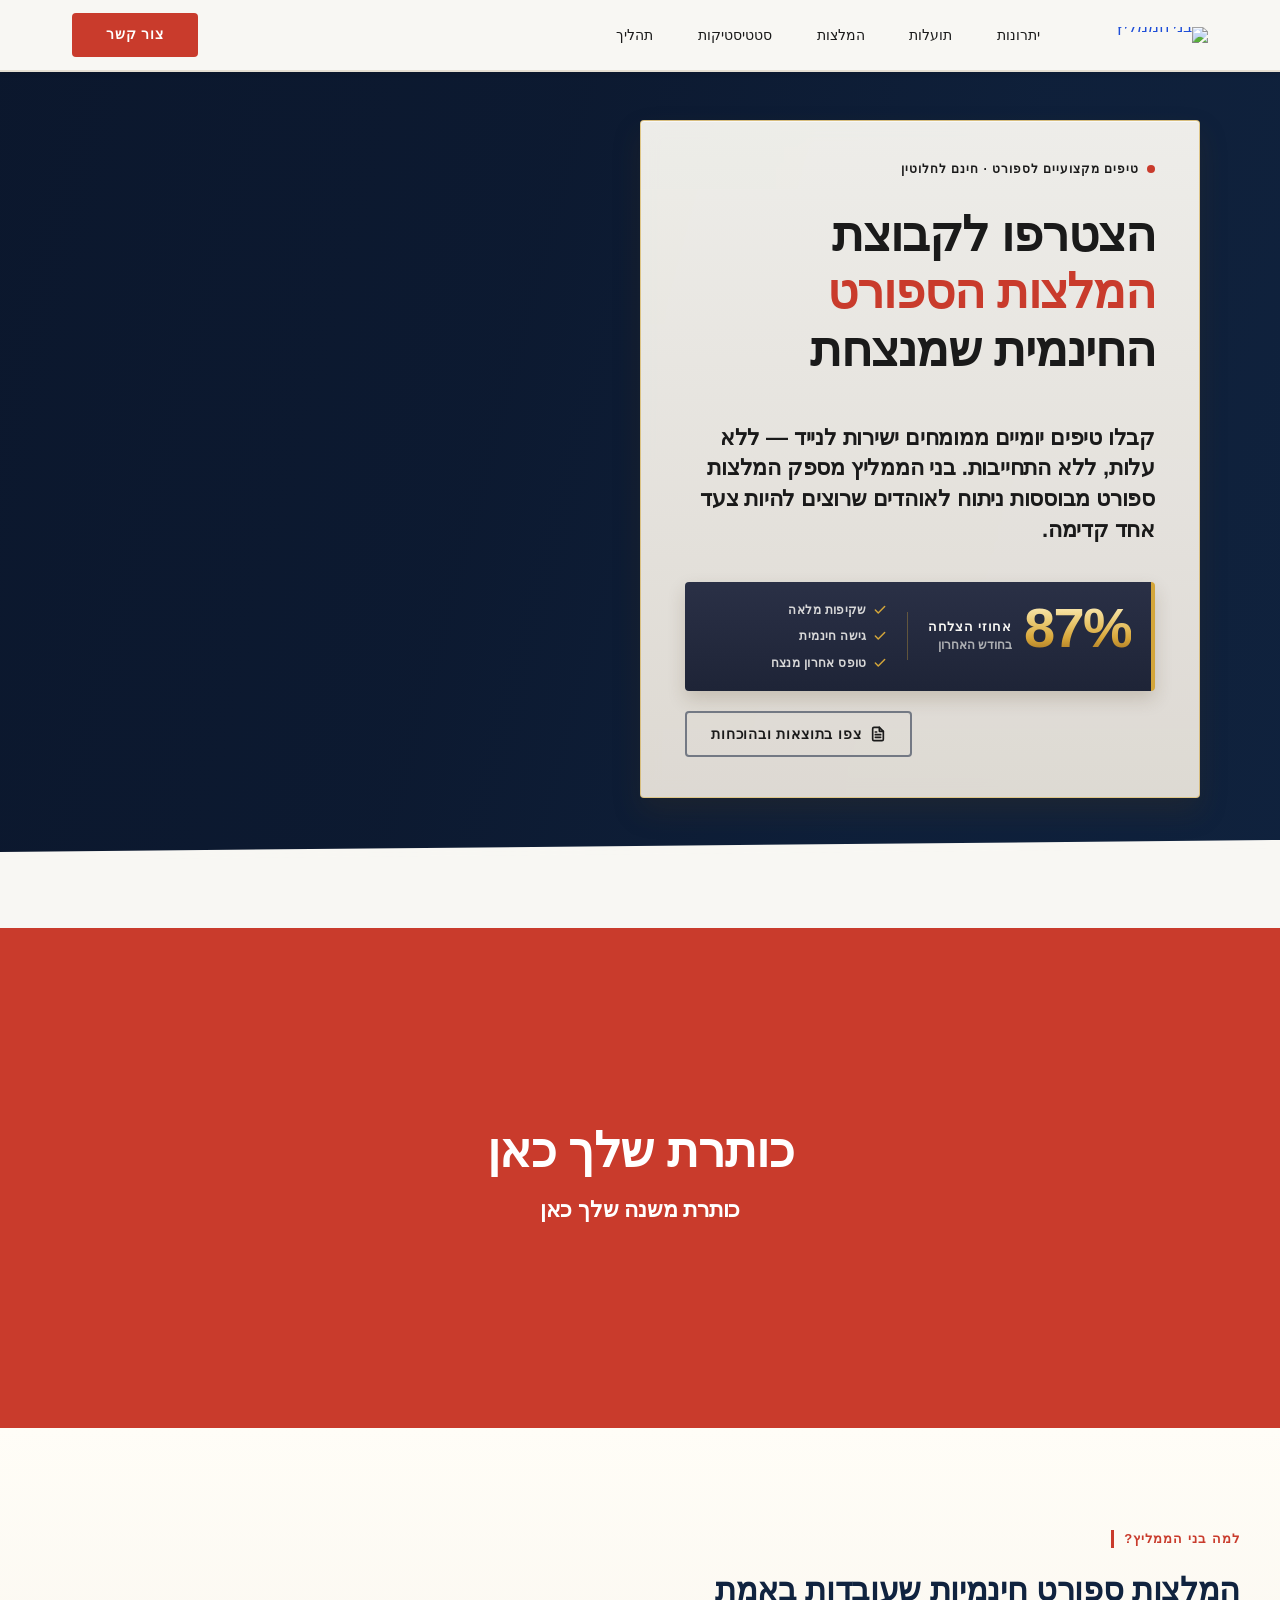
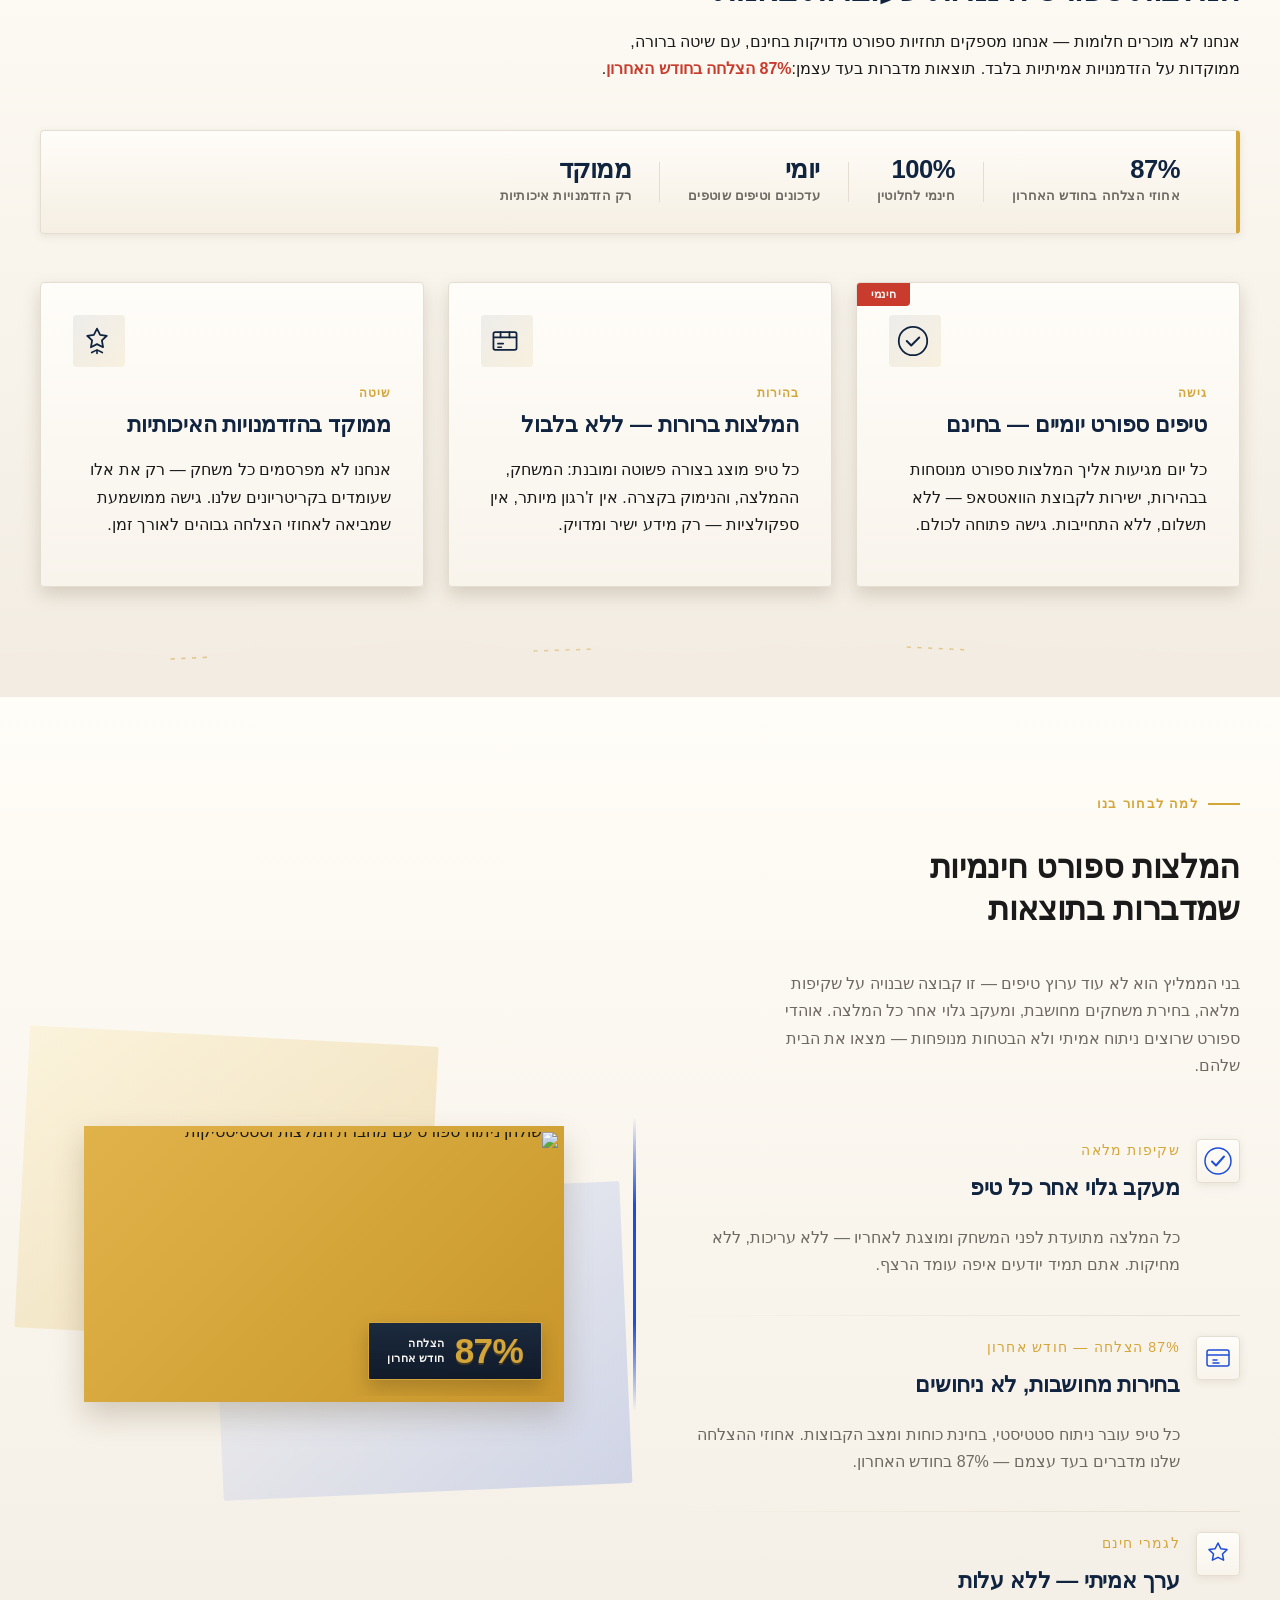
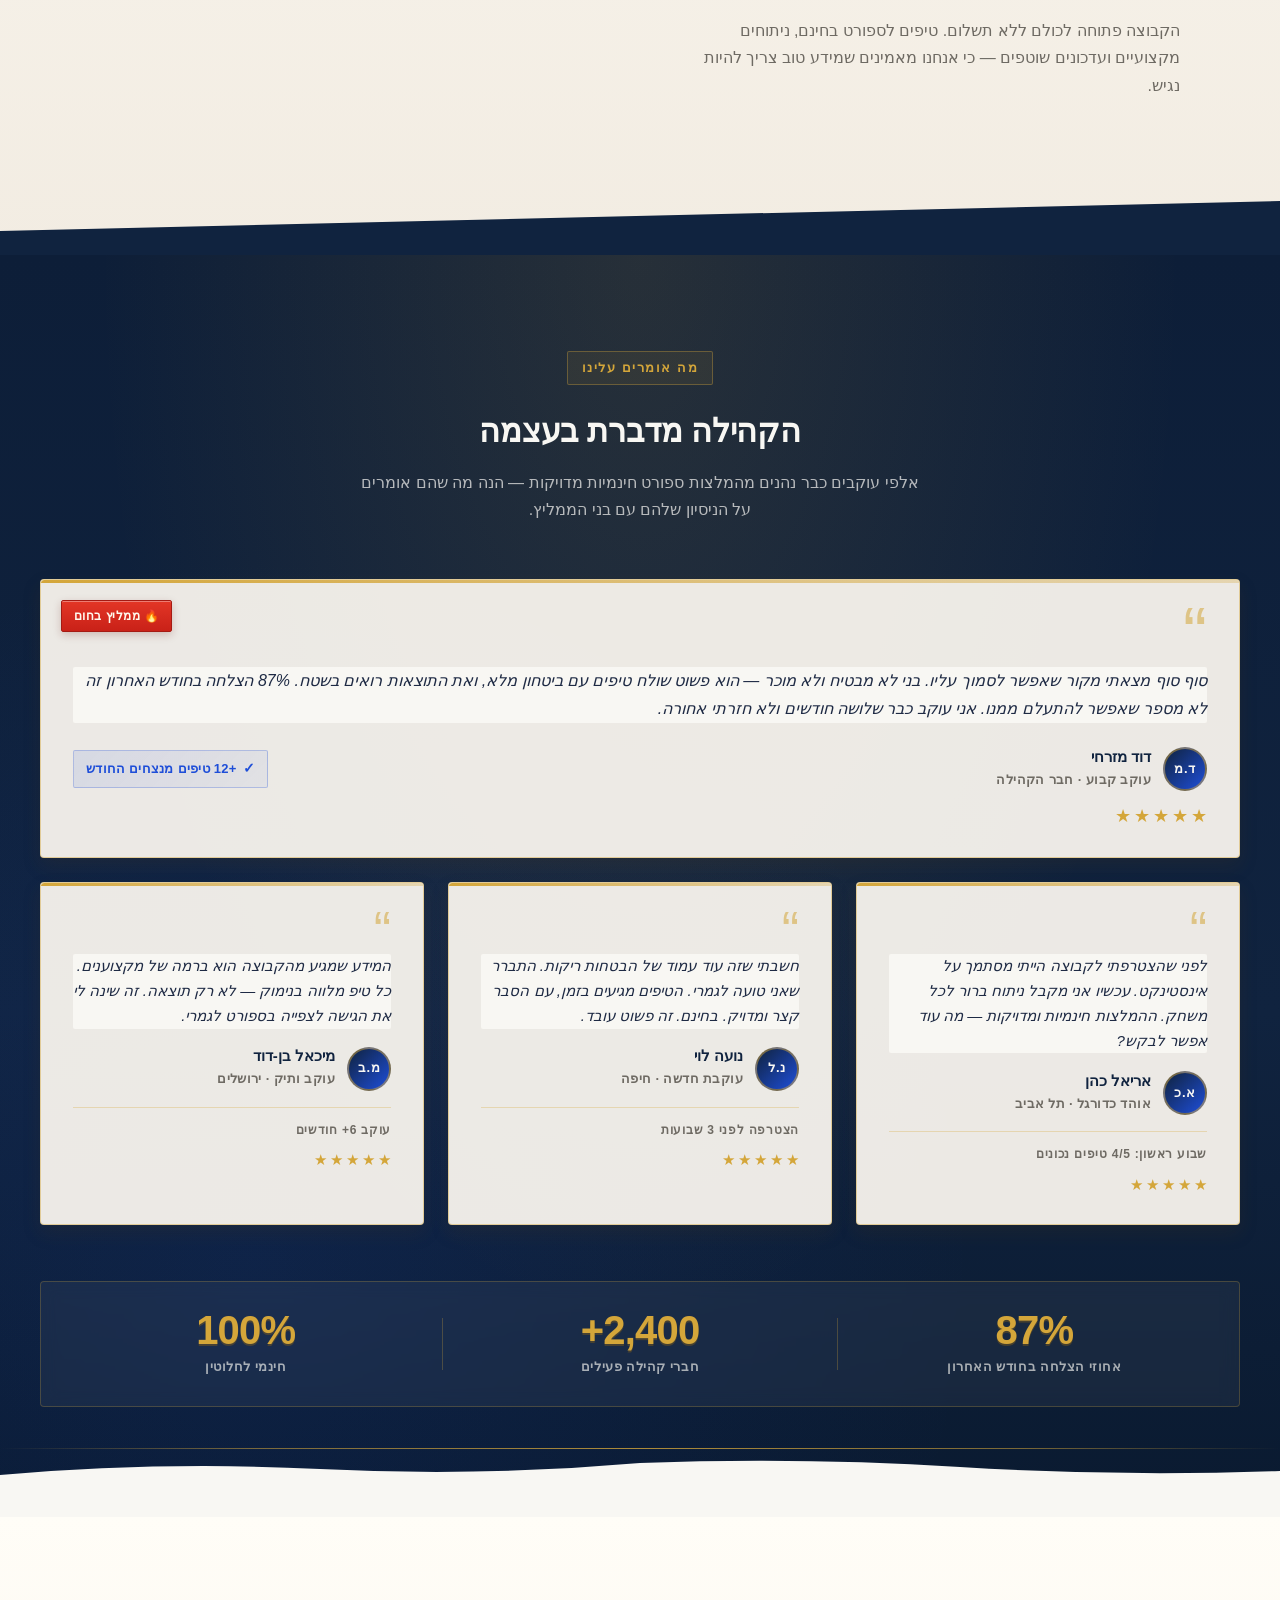
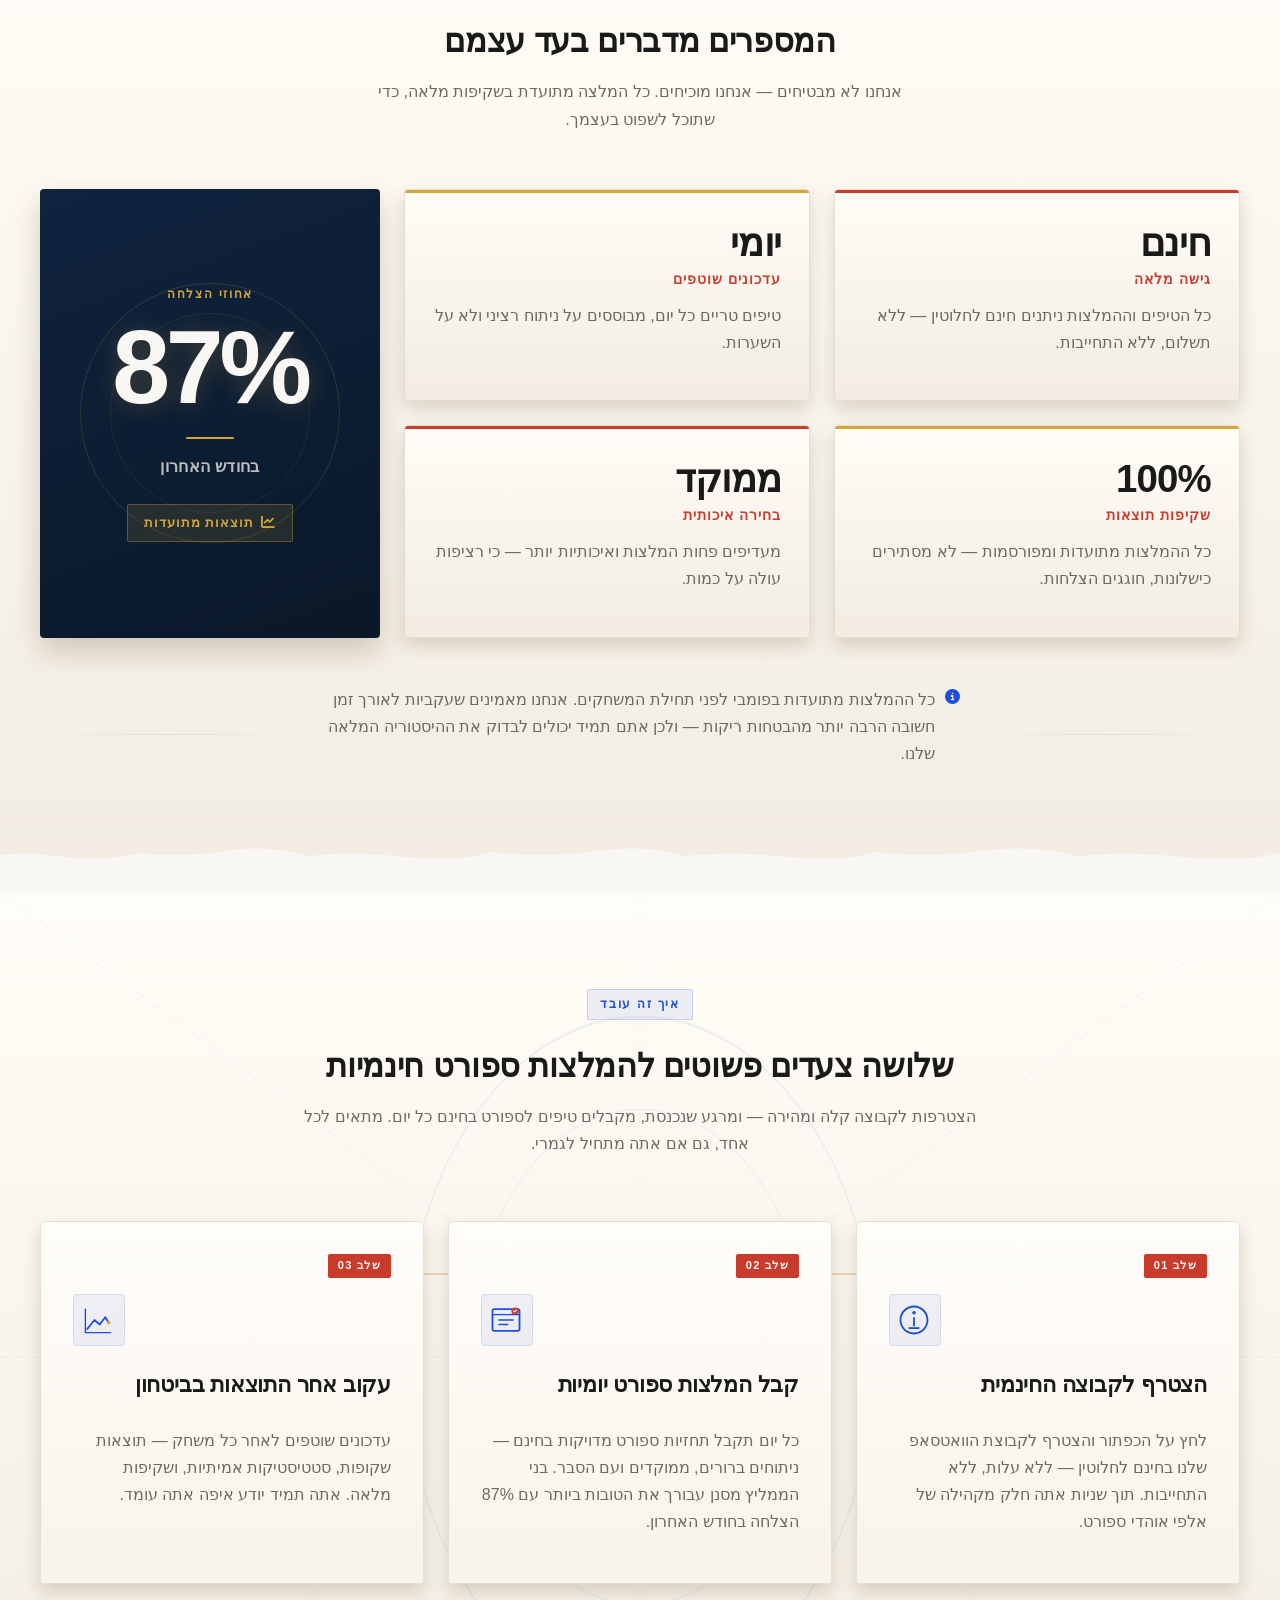
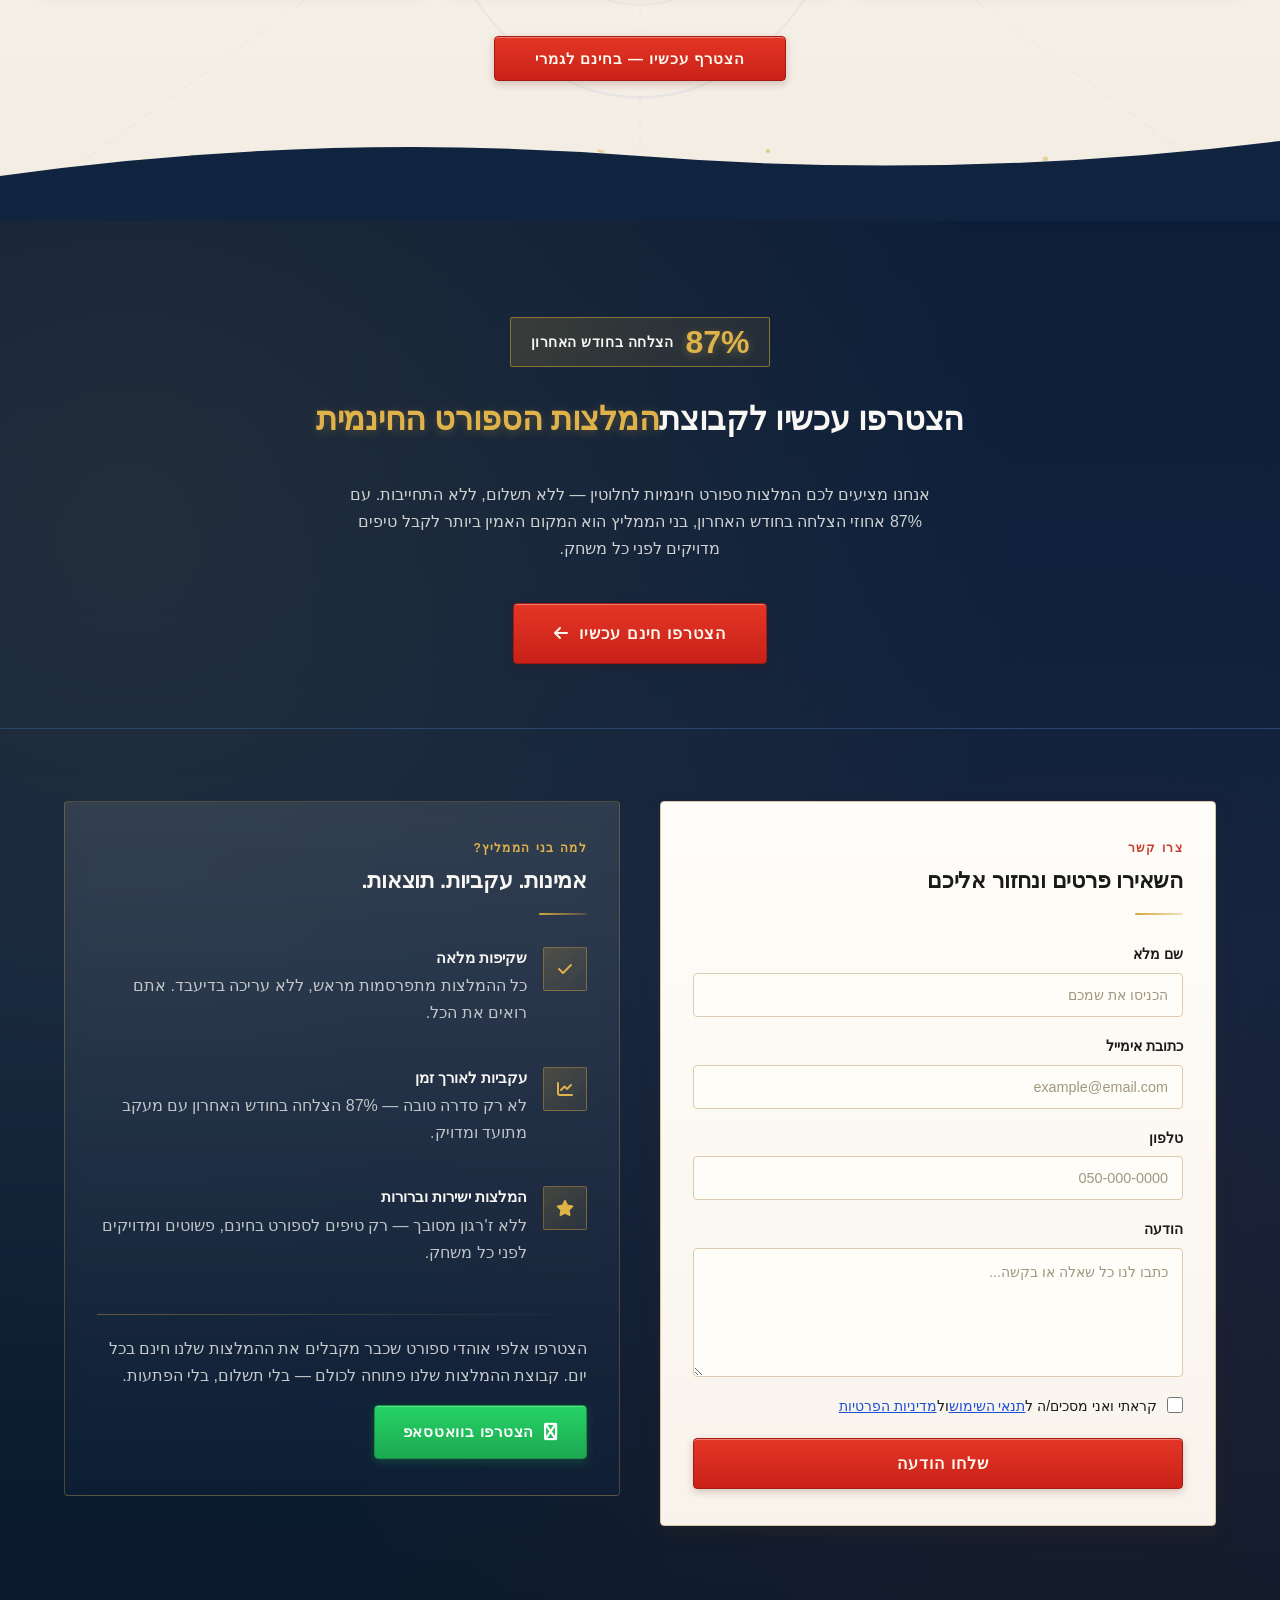
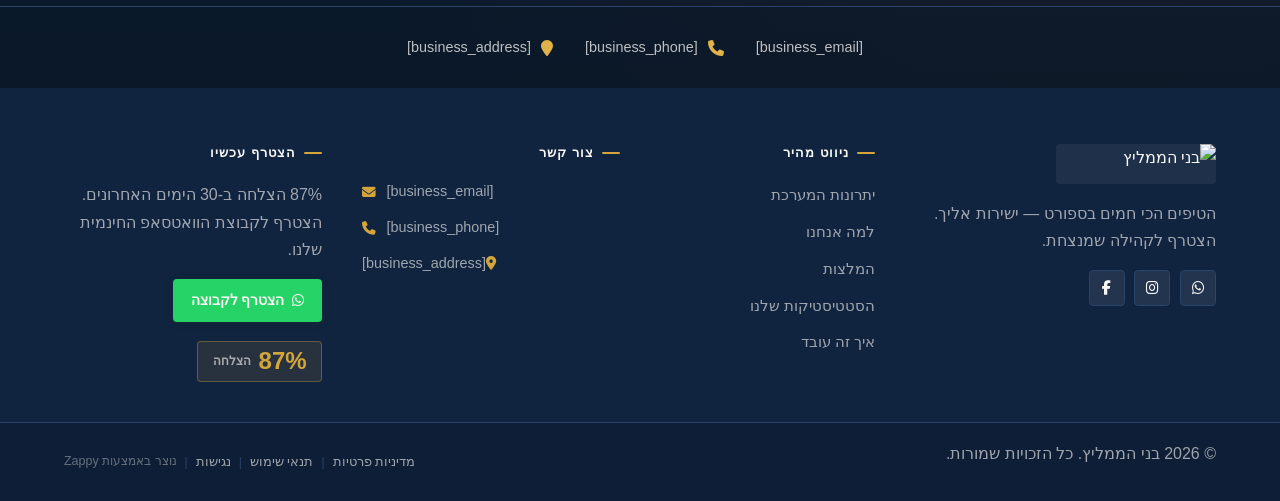
==== commit 81929620: "Background sync: Progressive GitHub Sync" ====
--- a/public/index.html
+++ b/public/index.html
@@ -1 +1 @@
-<!doctype html><html dir="rtl" lang="he"><head><meta charset="UTF-8"><meta content="width=device-width,initial-scale=1" name="viewport"><meta content="index, follow" name="robots"><title>המלצות ספורט חינמיות — בני הממליץ</title><meta content="A free sports tips group offering predictions and recommendations, emphasizing a strong recent success rate of 87% in the last month. The brand positions itself" name="description"><meta content="המלצות ספורט חינמיות, טיפים לספורט בחינם, קבוצת המלצות ספורט בוואטסאפ, תחזיות ספורט מדויקות בחינם" name="keywords"><link href="/assets/favicon.ico" rel="icon" type="image/x-icon"><link href="/assets/favicon-16x16.png" rel="icon" type="image/png" sizes="16x16"><link href="/assets/favicon-32x32.png" rel="icon" type="image/png" sizes="32x32"><link href="/assets/favicon-48x48.png" rel="icon" type="image/png" sizes="48x48"><link href="/assets/favicon-192x192.png" rel="icon" type="image/png" sizes="192x192"><link href="/assets/favicon-512x512.png" rel="icon" type="image/png" sizes="512x512"><link href="/assets/apple-touch-icon.png" rel="apple-touch-icon"><script>!function(){"use strict";var t="007506ee-eb61-4161-a79a-4ef2f0802b3a",e="https://api.zappy5.com/api/analytics/track",a=18e5,n=2592e6,o=!0,i=!0,r=!0;var s=function(){var e="zappy_visitor_"+t,a=null;try{if(a=localStorage.getItem(e)){var o=JSON.parse(a),i=Date.now();if(i-o.created<n)return o.lastSeen=i,localStorage.setItem(e,JSON.stringify(o)),o.id}}catch(t){console.warn("Zappy Analytics: LocalStorage not available")}var r="zv_"+Date.now()+"_"+Math.random().toString(36).substr(2,9);try{localStorage.setItem(e,JSON.stringify({id:r,created:Date.now(),lastSeen:Date.now()}))}catch(t){}return r}(),c=function(){var e="zappy_session_"+t,n=null;try{if(n=sessionStorage.getItem(e)){var o=JSON.parse(n),i=Date.now();if(i-o.timestamp<a)return o.timestamp=i,sessionStorage.setItem(e,JSON.stringify(o)),o.id}}catch(t){console.warn("Zappy Analytics: SessionStorage not available")}var r="zs_"+Date.now()+"_"+Math.random().toString(36).substr(2,9);try{sessionStorage.setItem(e,JSON.stringify({id:r,timestamp:Date.now()}))}catch(t){}return r}();function l(a,n){n=n||{};var o={website_id:t,event_type:a,page_path:window.location.pathname,referrer:document.referrer||"direct",visitor_id:s,session_id:c,metadata:n};if(navigator.sendBeacon){var i=new Blob([JSON.stringify(o)],{type:"application/json"});navigator.sendBeacon(e,i)}else fetch(e,{method:"POST",headers:{"Content-Type":"application/json"},body:JSON.stringify(o),keepalive:!0}).catch(function(t){console.warn("Zappy Analytics: Failed to track event",t)})}o&&l("pageview",{title:document.title,url:window.location.href}),i&&document.addEventListener("click",function(t){var e=t.target;if("BUTTON"===e.tagName||e.closest("button")){var a="BUTTON"===e.tagName?e:e.closest("button");l("click",{element:"button",text:a.textContent.trim().substring(0,100),id:a.id||null,class:a.className||null})}else if("A"===e.tagName||e.closest("a")){var n="A"===e.tagName?e:e.closest("a");l("navigation",{element:"link",text:n.textContent.trim().substring(0,100),href:n.href,external:n.hostname!==window.location.hostname})}},!0),r&&document.addEventListener("submit",function(t){var e=t.target;l("form_submit",{form_id:e.id||null,form_name:e.name||null,form_action:e.action||null,form_method:e.method||"GET"})},!0);var m=Date.now();window.addEventListener("beforeunload",function(){l("page_unload",{time_on_page:Math.floor((Date.now()-m)/1e3),page_path:window.location.pathname})}),window.zappyAnalytics={track:l,getVisitorId:function(){return s},getSessionId:function(){return c}}}()</script><meta content="המלצות ספורט חינמיות — בני הממליץ" property="og:title"><meta content="A free sports tips group offering predictions and recommendations, emphasizing a strong recent success rate of 87% in the last month. The brand positions itself" property="og:description"><meta content="website" property="og:type"><meta content="he_IL" property="og:locale"><meta content="summary_large_image" name="twitter:card"><meta content="המלצות ספורט חינמיות — בני הממליץ" name="twitter:title"><meta content="A free sports tips group offering predictions and recommendations, emphasizing a strong recent success rate of 87% in the last month. The brand positions itself" name="twitter:description"><link href="https://cdnjs.cloudflare.com/ajax/libs/font-awesome/6.4.0/css/all.min.css" rel="stylesheet"><link href="/assets/favicon.ico" rel="icon" type="image/x-icon"><link href="/assets/favicon-16x16.png" rel="icon" type="image/png" sizes="16x16"><link href="/assets/favicon-32x32.png" rel="icon" type="image/png" sizes="32x32"><link href="/assets/favicon-48x48.png" rel="icon" type="image/png" sizes="48x48"><link href="/assets/favicon-192x192.png" rel="icon" type="image/png" sizes="192x192"><link href="/assets/favicon-512x512.png" rel="icon" type="image/png" sizes="512x512"><link href="/assets/apple-touch-icon.png" rel="apple-touch-icon"><link href="https://cdn.jsdelivr.net/npm/vanilla-cookieconsent@3/dist/cookieconsent.css" rel="stylesheet"><script src="https://cdn.jsdelivr.net/npm/vanilla-cookieconsent@3/dist/cookieconsent.umd.js"></script><script src="https://cdn.jsdelivr.net/gh/mickidum/acc_toolbar/acctoolbar/acctoolbar.min.js"></script><link href="/styles.css" rel="stylesheet"><style id="zappy-dropdown-submenu-styles">#navMenu li:has(.sub-menu),.nav-menu li:has(.sub-menu),.navbar li:has(.sub-menu),nav li:has(.sub-menu){position:relative}#navMenu .sub-menu,.nav-menu .sub-menu,.navbar .sub-menu,nav .sub-menu{display:block!important;position:absolute!important;top:100%;left:0;min-width:220px;background:#fff;border-radius:8px;box-shadow:0 8px 25px rgba(0,0,0,.15);padding:8px 0;opacity:0;visibility:hidden;transform:translateY(10px);transition:all .3s ease;z-index:1000;list-style:none;pointer-events:none}#navMenu li:hover>.sub-menu,.nav-menu li:hover>.sub-menu,.navbar li:hover>.sub-menu,nav li:hover>.sub-menu{opacity:1!important;visibility:visible!important;transform:translateY(0)!important;pointer-events:auto!important}.sub-menu li{list-style:none;margin:0;padding:0}.sub-menu a{display:block!important;padding:10px 16px!important;color:var(--text-dark,#333)!important;font-weight:500;text-decoration:none;white-space:nowrap;transition:background-color .2s}.sub-menu a:hover{background-color:#f5f5f5}[dir=rtl] .nav-menu .sub-menu,[dir=rtl] .navbar .sub-menu,[dir=rtl] nav .sub-menu,html[lang=ar] .nav-menu .sub-menu,html[lang=ar] .navbar .sub-menu,html[lang=ar] nav .sub-menu,html[lang=he] .nav-menu .sub-menu,html[lang=he] .navbar .sub-menu,html[lang=he] nav .sub-menu{left:auto!important;right:0!important}.sub-menu:empty,.sub-menu:not(:has(li)),.sub-menu:not(:has(li:not(.zappy-hidden-menu-item))){display:none!important;opacity:0!important;visibility:hidden!important;pointer-events:none!important}li:has(.menu-group-title):hover>.sub-menu{opacity:1!important;visibility:visible!important;transform:translateY(0)!important;pointer-events:auto!important}#navMenu>li>.menu-group-title,.nav-menu>li>.menu-group-title{display:inline-block;padding:.5rem 1rem;cursor:default;user-select:none}@media (max-width:768px){#navMenu .sub-menu,.nav-menu .sub-menu,.navbar .sub-menu,nav .sub-menu{position:static!important;transform:none!important;box-shadow:none!important;background:0 0!important;max-height:0;overflow:hidden;opacity:0;visibility:hidden;transition:max-height .3s ease,opacity .3s ease;padding:0!important;border-radius:0!important}.sub-menu.mobile-expanded{max-height:500px!important;opacity:1!important;visibility:visible!important;padding:8px 0 8px 16px!important}[dir=rtl] .sub-menu.mobile-expanded,html[lang=he] .sub-menu.mobile-expanded{padding:8px 16px 8px 0!important}#navMenu li:hover>.sub-menu,.nav-menu li:hover>.sub-menu,.navbar li:hover>.sub-menu,nav li:hover>.sub-menu{opacity:0;visibility:hidden;pointer-events:none}#navMenu li>.sub-menu.mobile-expanded,.nav-menu li>.sub-menu.mobile-expanded,.navbar li>.sub-menu.mobile-expanded,nav li>.sub-menu.mobile-expanded{opacity:1!important;visibility:visible!important;pointer-events:auto!important}#navMenu li:has(.sub-menu),.nav-menu li:has(.sub-menu),.navbar li:has(.sub-menu),nav li:has(.sub-menu){display:flex!important;flex-wrap:wrap!important;align-items:center!important;position:relative!important;min-height:44px!important}#navMenu li:has(.sub-menu)>a,.nav-menu li:has(.sub-menu)>a,.navbar li:has(.sub-menu)>a,nav li:has(.sub-menu)>a{flex:1!important;min-width:0!important}#navMenu li:has(.sub-menu)>.menu-group-title,.nav-menu li:has(.sub-menu)>.menu-group-title,.navbar li:has(.sub-menu)>.menu-group-title,nav li:has(.sub-menu)>.menu-group-title{flex:1!important;min-width:0!important;padding:0!important;line-height:inherit!important}#navMenu li:has(.sub-menu)>.sub-menu,.nav-menu li:has(.sub-menu)>.sub-menu,.navbar li:has(.sub-menu)>.sub-menu,nav li:has(.sub-menu)>.sub-menu{flex-basis:100%!important;width:100%!important}#navMenu li:has(.sub-menu)>a [class*=arrow],#navMenu li:has(.sub-menu)>a [class*=chevron],.nav-menu li:has(.sub-menu)>a .fa-angle-down,.nav-menu li:has(.sub-menu)>a .fa-chevron-down,.nav-menu li:has(.sub-menu)>a [class*=arrow],.nav-menu li:has(.sub-menu)>a [class*=chevron],nav li:has(.sub-menu)>a [class*=arrow],nav li:has(.sub-menu)>a [class*=chevron]{display:none!important;visibility:hidden!important}.mobile-submenu-toggle{display:flex!important;align-items:center!important;justify-content:center!important;width:44px!important;height:auto!important;background:0 0!important;border:none!important;cursor:pointer!important;color:var(--text-dark)!important;position:static!important;flex-shrink:0!important;align-self:stretch!important;z-index:2!important;padding:0!important;margin:0!important}.mobile-submenu-toggle::after{content:''!important;width:0!important;height:0!important;border-left:6px solid transparent!important;border-right:6px solid transparent!important;border-top:7px solid currentColor!important;transition:transform .3s ease!important}.mobile-submenu-toggle.expanded::after{transform:rotate(180deg)!important}.sub-menu a{padding:10px 0!important;display:block!important;color:var(--text-dark)!important}.navbar .sub-menu li a,.zappy-products-dropdown .sub-menu a,nav.navbar .sub-menu li a{color:var(--text-dark)!important}}@media (min-width:769px){.mobile-submenu-toggle{display:none!important}}</style><style id="mobile-lang-menu-deployed-css">@media (max-width:768px){.lang-switcher,.nav-container .lang-switcher,.nav-cta-container .lang-switcher,.nav-ecommerce-icons .lang-switcher,.nav-icons-left .lang-switcher,.navbar .lang-switcher,.navbar .nav-cta-container .lang-switcher{display:none!important}.mobile-lang-menu{width:100%;border-top:1px solid rgba(128,128,128,.2);padding:8px 0 0 0;margin-top:8px}.mobile-lang-toggle{display:flex!important;align-items:center;justify-content:space-between;width:100%;padding:12px 16px;background:0 0;border:none;cursor:pointer;font-size:15px;color:inherit;font-family:inherit}.mobile-lang-toggle::after{content:'';display:inline-block;width:8px;height:8px;border-right:2px solid currentColor;border-bottom:2px solid currentColor;transform:rotate(45deg);transition:transform .3s ease;margin-left:8px}.mobile-lang-toggle.expanded::after{transform:rotate(-135deg)}.mobile-lang-options{max-height:0;overflow:hidden;transition:max-height .3s ease}.mobile-lang-options.expanded{max-height:300px}.mobile-lang-option{display:flex!important;align-items:center;gap:10px;padding:10px 24px;text-decoration:none;color:inherit;font-size:14px;font-family:inherit}.mobile-lang-option:hover{background:rgba(128,128,128,.1)}.mobile-lang-option.active{font-weight:600;opacity:.7;pointer-events:none}.mobile-lang-option img{width:20px;height:20px;border-radius:50%}}@media (min-width:769px){.mobile-lang-menu{display:none!important}}</style><style id="zappy-widget-visibility">#mic-access-tool-box,#mic-access-tool-general-button,#mic-init-access-tool #mic-access-tool-box,#mic-init-access-tool #mic-access-tool-general-button,#mic-init-access-tool .mic-access-tool-general-button,._access-icon,._access-menu,.mic-access-tool-box,.mic-access-tool-general-button,div[id*=mic-access-tool-box]{display:none!important;visibility:hidden!important;opacity:0!important;pointer-events:none!important}</style></head><body><nav class="navbar" dir="rtl"><button class="mobile-toggle" aria-label="Menu" id="mobileToggle"><svg viewBox="0 0 24 24" fill="none" height="24" width="24" class="hamburger-icon"><path d="M3 12h18M3 6h18M3 18h18" stroke="currentColor" stroke-width="2" stroke-linecap="round"></path></svg><svg viewBox="0 0 24 24" fill="none" height="24" width="24" class="close-icon" style="display:none"><path d="M18 6L6 18M6 6l12 12" stroke="currentColor" stroke-width="2" stroke-linecap="round"></path></svg></button><button class="phone-header-btn" aria-label="Call" data-phone="[business_phone]"><svg viewBox="0 0 24 24" fill="currentColor" height="20" width="20"><path d="M22 16.92v3a2 2 0 0 1-2.18 2 19.79 19.79 0 0 1-8.63-3.07 19.5 19.5 0 0 1-6-6 19.79 19.79 0 0 1-3.07-8.67A2 2 0 0 1 4.11 2h3a2 2 0 0 1 2 1.72 12.84 12.84 0 0 0 .7 2.81 2 2 0 0 1-.45 2.11L8.09 9.91a16 16 0 0 0 6 6l1.27-1.27a2 2 0 0 1 2.11-.45 12.84 12.84 0 0 0 2.81.7A2 2 0 0 1 22 16.92z"></path></svg></button><div class="nav-container"><div class="nav-right-group"><div class="nav-brand"><a href="/" class="logo-link"><img alt="בני הממליץ" src="/assets/business-logo.webp" class="logo"></a></div><ul class="nav-menu" id="navMenu"><li><a href="#features">יתרונות</a></li><li><a href="#benefits">תועלות</a></li><li><a href="#testimonials">המלצות</a></li><li><a href="#stats">סטטיסטיקות</a></li><li><a href="#process">תהליך</a></li></ul></div><div class="nav-cta-container"><a href="#contact" class="nav-cta-btn">צור קשר</a></div></div></nav><script>window.addEventListener("load",function(){const e=document.querySelector(".navbar, nav, header");if(!e)return void console.log("[Navbar] Navbar element not found");let t=document.getElementById("mobileToggle")||document.querySelector(".mobile-toggle")||document.querySelector(".hamburger")||document.querySelector(".hamburger-menu")||document.querySelector(".menu-toggle")||document.querySelector(".burger-menu")||document.querySelector('[aria-label="Menu"]')||document.querySelector('[aria-label="תפריט"]');const o=document.querySelector(".phone-header-btn"),n=window.getComputedStyle(e);let r=n.backgroundColor;if(console.log("[Navbar] Initial navbar background:",r),"transparent"===r||"rgba(0, 0, 0, 0)"===r||r.startsWith("rgba")&&r.includes(", 0)")){const e=n.backgroundImage;if(e&&"none"!==e)console.log("[Navbar] Navbar has background image/gradient, using dark text"),r="rgb(240, 240, 240)";else{const e=window.getComputedStyle(document.body).backgroundColor;console.log("[Navbar] Navbar transparent, using body background:",e),r=e}}const i=r.match(/\d+/g);if(i&&i.length>=3){const e=(.299*parseInt(i[0])+.587*parseInt(i[1])+.114*parseInt(i[2]))/255;console.log("[Navbar] Mobile button colors preserved from Claude CSS (luminance:",e.toFixed(2)+")");const n=document.createElement("style");n.id="zappy-mobile-nav-fix";document.documentElement.lang;document.documentElement.dir,n.textContent='\n        /* Hide mobile buttons on desktop, show only on mobile */\n        @media (min-width: 769px) {\n          .mobile-toggle,\n          .phone-header-btn {\n            display: none !important;\n          }\n        }\n        \n        /* Show and position mobile buttons correctly on mobile */\n        @media (max-width: 768px) {\n          .mobile-toggle,\n          .phone-header-btn {\n            position: absolute !important;\n            top: 50% !important;\n            transform: translateY(-50%) !important;\n            z-index: 1001 !important;\n            display: flex !important;\n            align-items: center !important;\n            justify-content: center !important;\n            width: 36px !important;\n            height: 36px !important;\n            border-radius: 50% !important;\n            border: none !important;\n            cursor: pointer !important;\n            padding: 6px !important;\n            background: none !important;\n            color: var(--nav-text, var(--text-dark)) !important;\n          }\n          \n          /* LTR positioning (default): hamburger LEFT, phone RIGHT */\n          html:not([dir="rtl"]):not([lang="he"]):not([lang="ar"]) .mobile-toggle,\n          html[dir="ltr"] .mobile-toggle {\n            left: 12px !important;\n            right: auto !important;\n          }\n          html:not([dir="rtl"]):not([lang="he"]):not([lang="ar"]) .phone-header-btn,\n          html[dir="ltr"] .phone-header-btn {\n            right: 12px !important;\n            left: auto !important;\n          }\n          \n          /* RTL positioning: hamburger RIGHT, phone LEFT */\n          html[dir="rtl"] .mobile-toggle,\n          html[lang="he"] .mobile-toggle,\n          html[lang="ar"] .mobile-toggle {\n            right: 12px !important;\n            left: auto !important;\n          }\n          html[dir="rtl"] .phone-header-btn,\n          html[lang="he"] .phone-header-btn,\n          html[lang="ar"] .phone-header-btn {\n            left: 12px !important;\n            right: auto !important;\n          }\n          \n          /* CRITICAL: Ensure nav-container has min-height on mobile */\n          /* All children are positioned absolutely/fixed on mobile, so height:auto collapses to 0 */\n          .nav-container {\n            min-height: 70px !important;\n            position: relative !important;\n          }\n          \n          /* Ensure SVG icons are properly sized and inherit color */\n          .mobile-toggle svg,\n          .phone-header-btn svg {\n            width: 24px !important;\n            height: 24px !important;\n            /* Don\'t force display - let JavaScript control hamburger/close toggle */\n          }\n          \n          /* Reset nav-cta-container on mobile - remove desktop box-shadow/padding */\n          /* that creates a visible ghost box when CTA button is hidden */\n          .nav-cta-container {\n            box-shadow: none !important;\n            padding: 0 !important;\n          }\n          \n          /* Hide nav-cta-container entirely on mobile when there\'s no lang-switcher */\n          /* (only the CTA button is inside, and it\'s hidden on mobile) */\n          .nav-cta-container:not(:has(.lang-switcher)) {\n            display: none !important;\n          }\n          \n          /* CRITICAL: Prevent hero image fade gradient from bleeding over headline text */\n          /* The .image-fade-gradient has bottom: -30px (extends below parent) */\n          /* On mobile stacked layout, this overlaps the h1 text below the image */\n          .hero-image-column {\n            overflow: hidden !important;\n          }\n          .image-fade-gradient {\n            bottom: 0 !important;\n          }\n          \n          /* Hide desktop language switcher on mobile - hamburger menu handles it */\n          /* High specificity to override stored CSS */\n          .lang-switcher,\n          .nav-cta-container .lang-switcher,\n          .nav-container .lang-switcher,\n          .navbar .lang-switcher,\n          .navbar .nav-cta-container .lang-switcher {\n            display: none !important;\n          }\n        }\n      ';const r=document.getElementById("zappy-mobile-nav-fix");r&&r.remove(),document.head.appendChild(n),console.log("[Navbar] Critical CSS injected for mobile nav positioning");const l=window.innerWidth<=768;if(t){const e=t.querySelector(".hamburger-icon"),o=t.querySelector(".close-icon");e&&(e.style.setProperty("width","24px","important"),e.style.setProperty("height","24px","important"),e.style.setProperty("display","block","important")),o&&(o.style.setProperty("width","24px","important"),o.style.setProperty("height","24px","important"),o.style.setProperty("display","none","important")),l?(t.style.setProperty("position","absolute","important"),t.style.setProperty("top","50%","important"),t.style.setProperty("transform","translateY(-50%)","important"),t.style.setProperty("z-index","1001","important"),t.style.removeProperty("left"),t.style.removeProperty("right"),console.log("[Navbar] Mobile toggle positioning applied (mobile viewport)")):(t.style.removeProperty("position"),t.style.removeProperty("top"),t.style.removeProperty("transform"),t.style.removeProperty("z-index"),t.style.removeProperty("left"),t.style.removeProperty("right"),console.log("[Navbar] Desktop viewport - cleared mobile toggle inline positioning"))}if(o){const e=o.querySelector("svg");e&&(e.style.width="24px",e.style.height="24px",e.setAttribute("width","24"),e.setAttribute("height","24")),l?(o.style.setProperty("position","absolute","important"),o.style.setProperty("top","50%","important"),o.style.setProperty("transform","translateY(-50%)","important"),o.style.setProperty("z-index","1001","important"),o.style.removeProperty("left"),o.style.removeProperty("right"),console.log("[Navbar] Phone button positioning applied (mobile viewport)")):(o.style.removeProperty("position"),o.style.removeProperty("top"),o.style.removeProperty("transform"),o.style.removeProperty("z-index"),o.style.removeProperty("left"),o.style.removeProperty("right"),console.log("[Navbar] Desktop viewport - cleared phone button inline positioning"))}}else console.log("[Navbar] Could not parse background color:",r);t=document.getElementById("mobileToggle")||document.querySelector(".mobile-toggle")||document.querySelector(".hamburger")||document.querySelector(".hamburger-menu")||document.querySelector(".menu-toggle")||document.querySelector(".burger-menu")||document.querySelector('[aria-label="Menu"]')||document.querySelector('[aria-label="תפריט"]');const l=document.getElementById("navMenu")||document.querySelector(".nav-menu")||document.querySelector(".nav-links")||document.querySelector("nav ul:not(.submenu)");if(!t||!l)return void console.log("[Navbar] Mobile toggle or menu not found:",{toggle:!!t,menu:!!l});l.id||(l.id="navMenu"),console.log("[Navbar] Initializing mobile menu...");const a=t.cloneNode(!0);t.parentNode.replaceChild(a,t),a.addEventListener("click",function(e){e.preventDefault(),e.stopPropagation();const t=this.querySelector(".hamburger-icon"),o=this.querySelector(".close-icon");l.classList.contains("active")?(l.classList.remove("active"),t&&t.style.setProperty("display","block","important"),o&&o.style.setProperty("display","none","important"),document.body.style.overflow="",console.log("[Navbar] Menu closed")):(l.classList.add("active"),t&&t.style.setProperty("display","none","important"),o&&o.style.setProperty("display","block","important"),document.body.style.overflow="hidden",console.log("[Navbar] Menu opened"))}),l.querySelectorAll("a").forEach(function(e){e.addEventListener("click",function(){if("#"===this.getAttribute("href"))return;const e=a.querySelector(".hamburger-icon"),t=a.querySelector(".close-icon");l.classList.remove("active"),e&&e.style.setProperty("display","block","important"),t&&t.style.setProperty("display","none","important"),document.body.style.overflow="",console.log("[Navbar] Menu closed (link clicked)")})});var s=l.querySelectorAll(".dropdown-toggle");s.forEach(function(e){e.addEventListener("click",function(e){e.preventDefault(),e.stopPropagation();var t=this.closest(".nav-dropdown");t&&(t.parentNode.querySelectorAll(".nav-dropdown.open").forEach(function(e){e!==t&&e.classList.remove("open")}),t.classList.toggle("open"),console.log("[Navbar] Dropdown toggled:",t.classList.contains("open")?"open":"closed"))})}),document.addEventListener("click",function(e){e.target.closest(".nav-dropdown")||document.querySelectorAll(".nav-dropdown.open").forEach(function(e){e.classList.remove("open")})}),console.log("[Navbar] Dropdown handlers initialized for "+s.length+" dropdowns"),o&&o.addEventListener("click",function(){const e=document.querySelectorAll('a[href^="tel:"]'),t=e.length>0?e[0].getAttribute("href").replace("tel:",""):"[business_phone]";window.location.href="tel:"+t,console.log("[Navbar] Phone button clicked")}),console.log("[Navbar] Mobile menu initialized successfully");const p=function(){const e=document.querySelector(".whatsapp-float");e&&(window.innerWidth>=769?(e.style.setProperty("display","none","important"),e.style.setProperty("visibility","hidden","important"),e.style.setProperty("opacity","0","important"),e.style.setProperty("pointer-events","none","important"),console.log("[WhatsApp] Button hidden on desktop")):(e.style.removeProperty("display"),e.style.removeProperty("visibility"),e.style.removeProperty("opacity"),e.style.removeProperty("pointer-events"),console.log("[WhatsApp] Button visible on mobile")))};let c;p(),window.addEventListener("resize",function(){clearTimeout(c),c=setTimeout(p,100)})})</script><main><section class="index-hero-section" data-layout-spec="בית-hero" dir="rtl" id="hero" data-hero-type="fullscreen-scrim"><div class="index-hero-bg"><img alt="אצטדיון ספורט מואר בערב עם קהל נלהב" src="/assets/site-index-hero-image-1.webp" class="zappy-editable-image" data-context="Bright evening sports stadium packed with cheering fans, golden floodlights illuminating the pitch, soft crowd blur in the background, subtle golden light particles in the atmosphere, aspirational and celebratory match-day energy, wide-angle aerial perspective showing the full stadium bowl, vibrant green pitch, warm golden tones" data-element-id="img-1774724481562-j8e9xltjd" data-element-type="image" data-hero-background="true" data-hero-bg="true" data-placeholder="index-hero-image-1" data-resize-handler-attached="true" height="700" width="1200"></div><div class="index-hero-scrim" aria-hidden="true"></div><div class="index-hero-container"><article class="index-hero-card"><div class="index-hero-category"><span class="index-hero-category-dot" aria-hidden="true"></span><span>טיפים מקצועיים לספורט · חינם לחלוטין</span></div><h1 class="index-hero-h1">הצטרפו לקבוצת<br><span class="index-hero-h1-brand">המלצות הספורט</span><br>החינמית שמנצחת</h1><h3 class="index-hero-subtitle">קבלו טיפים יומיים ממומחים ישירות לנייד — ללא עלות, ללא התחייבות. בני הממליץ מספק המלצות ספורט מבוססות ניתוח לאוהדים שרוצים להיות צעד אחד קדימה.</h3><div class="index-hero-stat-strip"><div class="index-hero-stat-main"><p class="zappy-editable"><span class="index-hero-stat-number">87%</span></p><div class="index-hero-stat-meta"><span class="index-hero-stat-label">אחוזי הצלחה</span><span class="index-hero-stat-sub">בחודש האחרון</span></div></div><div class="index-hero-stat-divider" aria-hidden="true"></div><div class="index-hero-stat-pills"><div class="index-hero-pill"><svg viewBox="0 0 24 24" aria-hidden="true" data-element-type="icon" data-icon-type="svg" fill="none" height="14" width="14" stroke="currentColor" stroke-linecap="round" stroke-linejoin="round" stroke-width="2.5"><polyline points="20 6 9 17 4 12"></polyline></svg><span>שקיפות מלאה</span></div><div class="index-hero-pill"><svg viewBox="0 0 24 24" aria-hidden="true" data-element-type="icon" data-icon-type="svg" fill="none" height="14" width="14" stroke="currentColor" stroke-linecap="round" stroke-linejoin="round" stroke-width="2.5"><polyline points="20 6 9 17 4 12"></polyline></svg><span>גישה חינמית</span></div><div class="index-hero-pill"><svg viewBox="0 0 24 24" aria-hidden="true" data-element-type="icon" data-icon-type="svg" fill="none" height="14" width="14" stroke="currentColor" stroke-linecap="round" stroke-linejoin="round" stroke-width="2.5"><polyline points="20 6 9 17 4 12"></polyline></svg><span>טופס אחרון מנצח</span></div></div></div><div class="index-hero-cta-group" style="text-align:left !important;display:flex !important;justify-content:flex-end !important;align-items:flex-start !important;width:100% !important"><a href="#results" class="index-hero-btn-secondary" data-element-id="btn-1774724481557-zn92dbeeg" data-element-type="button" data-native-element="true"><svg viewBox="0 0 24 24" aria-hidden="true" data-element-type="icon" data-icon-type="svg" fill="none" height="16" width="16" stroke="currentColor" stroke-linecap="round" stroke-linejoin="round" stroke-width="2.5"><path d="M14 2H6a2 2 0 0 0-2 2v16a2 2 0 0 0 2 2h12a2 2 0 0 0 2-2V8z"></path><polyline points="14 2 14 8 20 8"></polyline><line x1="16" x2="8" y1="13" y2="13"></line><line x1="16" x2="8" y1="17" y2="17"></line><polyline points="10 9 9 9 8 9"></polyline></svg>צפו בתוצאות ובהוכחות</a></div></article></div><div class="index-hero-divider-wrapper"><svg viewBox="0 0 1440 90" aria-hidden="true" xmlns="http://www.w3.org/2000/svg" data-no-icon-edit="true" preserveAspectRatio="none"><path d="M0,90 L0,14 L1440,2 L1440,90 Z" fill="#F8F7F3"></path><path d="M0,90 L0,18 L1440,6 L1440,90 Z" fill="#F8F7F3"></path><path d="M0,90 L0,22 L1440,10 L1440,90 Z" fill="#F8F7F3"></path></svg></div></section><section class="index-features-section" data-layout-spec="בית-features" dir="rtl" id="features"><div class="index-features-container"><div class="index-features-intro"><span class="index-features-eyebrow">למה בני הממליץ?</span><h2 class="index-features-heading">המלצות ספורט חינמיות שעובדות באמת</h2><p class="index-features-subtext">אנחנו לא מוכרים חלומות — אנחנו מספקים תחזיות ספורט מדויקות בחינם, עם שיטה ברורה, ממוקדות על הזדמנויות אמיתיות בלבד. תוצאות מדברות בעד עצמן:<strong>87% הצלחה בחודש האחרון</strong>.</p></div><div class="index-features-ribbon"><div class="index-features-ribbon-item"><span class="index-features-ribbon-num">87%</span><span class="index-features-ribbon-label">אחוזי הצלחה בחודש האחרון</span></div><div class="index-features-ribbon-divider" aria-hidden="true"></div><div class="index-features-ribbon-item"><span class="index-features-ribbon-num">100%</span><span class="index-features-ribbon-label">חינמי לחלוטין</span></div><div class="index-features-ribbon-divider" aria-hidden="true"></div><div class="index-features-ribbon-item"><span class="index-features-ribbon-num">יומי</span><span class="index-features-ribbon-label">עדכונים וטיפים שוטפים</span></div><div class="index-features-ribbon-divider" aria-hidden="true"></div><div class="index-features-ribbon-item"><span class="index-features-ribbon-num">ממוקד</span><span class="index-features-ribbon-label">רק הזדמנויות איכותיות</span></div></div><div class="index-features-grid"><article class="index-features-card"><div class="index-features-card-ribbon">חינמי</div><div class="index-features-card-icon-wrap"><svg viewBox="0 0 36 36" aria-hidden="true" xmlns="http://www.w3.org/2000/svg" data-element-type="icon" data-icon-type="svg" fill="none" height="36" width="36"><circle cx="18" cy="18" r="16" stroke="currentColor" stroke-width="2"></circle><path d="M11 18l5 5 9-9" stroke="currentColor" stroke-width="2.2" stroke-linecap="round" stroke-linejoin="round"></path></svg></div><span class="index-features-card-category">גישה</span><h3 class="index-features-card-title">טיפים ספורט יומיים — בחינם</h3><p class="index-features-card-body">כל יום מגיעות אליך המלצות ספורט מנוסחות בבהירות, ישירות לקבוצת הוואטסאפ — ללא תשלום, ללא התחייבות. גישה פתוחה לכולם.</p></article><article class="index-features-card"><div class="index-features-card-icon-wrap"><svg viewBox="0 0 36 36" aria-hidden="true" xmlns="http://www.w3.org/2000/svg" data-element-type="icon" data-icon-type="svg" fill="none" height="36" width="36"><rect height="20" rx="2" width="26" x="5" y="8" stroke="currentColor" stroke-width="2"></rect><path d="M5 14h26" stroke="currentColor" stroke-width="2"></path><path d="M13 8v6M23 8v6" stroke="currentColor" stroke-width="2" stroke-linecap="round"></path><path d="M10 21h6M10 25h4" stroke="currentColor" stroke-width="1.8" stroke-linecap="round"></path></svg></div><span class="index-features-card-category">בהירות</span><h3 class="index-features-card-title">המלצות ברורות — ללא בלבול</h3><p class="index-features-card-body">כל טיפ מוצג בצורה פשוטה ומובנת: המשחק, ההמלצה, והנימוק בקצרה. אין ז'רגון מיותר, אין ספקולציות — רק מידע ישיר ומדויק.</p></article><article class="index-features-card"><div class="index-features-card-icon-wrap"><svg viewBox="0 0 36 36" aria-hidden="true" xmlns="http://www.w3.org/2000/svg" data-element-type="icon" data-icon-type="svg" fill="none" height="36" width="36"><path d="M18 4l3.5 7 7.5 1.1-5.5 5.3 1.3 7.6L18 21.5l-6.8 3.5 1.3-7.6L7 12.1l7.5-1.1z" stroke="currentColor" stroke-width="2" stroke-linejoin="round"></path><path d="M18 28v4M12 31l6-3 6 3" stroke="currentColor" stroke-width="1.8" stroke-linecap="round" stroke-linejoin="round"></path></svg></div><span class="index-features-card-category">שיטה</span><h3 class="index-features-card-title">ממוקד בהזדמנויות האיכותיות</h3><p class="index-features-card-body">אנחנו לא מפרסמים כל משחק — רק את אלו שעומדים בקריטריונים שלנו. גישה ממושמעת שמביאה לאחוזי הצלחה גבוהים לאורך זמן.</p></article></div></div><div class="index-features-divider-wrapper"><svg viewBox="0 0 1200 90" aria-hidden="true" xmlns="http://www.w3.org/2000/svg" data-no-icon-edit="true" preserveAspectRatio="none"><path d="M0,90 L0,48 Q60,38 120,46 T240,40 Q300,46 360,36 T480,42 Q540,36 600,44 T720,38 Q780,44 840,36 T960,42 Q1020,36 1080,44 T1200,40 L1200,90 Z" fill="#F2ECE2"></path><line x1="160" x2="200" y1="52" y2="50" stroke="var(--secondary)" stroke-dasharray="4 6" stroke-width="1.5" opacity="0.55"></line><line x1="500" x2="560" y1="44" y2="42" stroke="var(--secondary)" stroke-dasharray="4 6" stroke-width="1.5" opacity="0.45"></line><line x1="850" x2="910" y1="40" y2="43" stroke="var(--secondary)" stroke-dasharray="4 6" stroke-width="1.5" opacity="0.5"></line></svg></div></section><section class="index-benefits-section" data-layout-spec="בית-benefits" dir="rtl" id="benefits"><div class="index-benefits-container"><div class="index-benefits-content"><div class="index-benefits-eyebrow"><span class="index-benefits-eyebrow-rule"></span><span class="index-benefits-eyebrow-text">למה לבחור בנו</span></div><h2 class="index-benefits-heading">המלצות ספורט חינמיות<br>שמדברות בתוצאות</h2><p class="index-benefits-intro">בני הממליץ הוא לא עוד ערוץ טיפים — זו קבוצה שבנויה על שקיפות מלאה, בחירת משחקים מחושבת, ומעקב גלוי אחר כל המלצה. אוהדי ספורט שרוצים ניתוח אמיתי ולא הבטחות מנופחות — מצאו את הבית שלהם.</p><div class="index-benefits-list"><div class="index-benefits-item"><div class="index-benefits-item-icon"><svg viewBox="0 0 28 28" aria-hidden="true" xmlns="http://www.w3.org/2000/svg" data-element-type="icon" data-icon-type="svg" fill="none" height="28" width="28"><circle cx="14" cy="14" r="13" stroke="currentColor" stroke-width="1.5"></circle><path d="M8 14.5l4 4 8-9" stroke="currentColor" stroke-width="2" stroke-linecap="round" stroke-linejoin="round"></path></svg></div><div class="index-benefits-item-body"><small class="index-benefits-stat-label">שקיפות מלאה</small><h3 class="index-benefits-item-title">מעקב גלוי אחר כל טיפ</h3><p class="index-benefits-item-desc">כל המלצה מתועדת לפני המשחק ומוצגת לאחריו — ללא עריכות, ללא מחיקות. אתם תמיד יודעים איפה עומד הרצף.</p></div></div><div class="index-benefits-divider-line"></div><div class="index-benefits-item"><div class="index-benefits-item-icon"><svg viewBox="0 0 28 28" aria-hidden="true" xmlns="http://www.w3.org/2000/svg" data-element-type="icon" data-icon-type="svg" fill="none" height="28" width="28"><rect height="16" rx="2" width="22" x="3" y="6" stroke="currentColor" stroke-width="1.5"></rect><path d="M3 11h22" stroke="currentColor" stroke-width="1.5"></path><path d="M9 16h4M9 19h6" stroke="currentColor" stroke-width="1.5" stroke-linecap="round"></path></svg></div><div class="index-benefits-item-body"><small class="index-benefits-stat-label">87% הצלחה — חודש אחרון</small><h3 class="index-benefits-item-title">בחירות מחושבות, לא ניחושים</h3><p class="index-benefits-item-desc">כל טיפ עובר ניתוח סטטיסטי, בחינת כוחות ומצב הקבוצות. אחוזי ההצלחה שלנו מדברים בעד עצמם — 87% בחודש האחרון.</p></div></div><div class="index-benefits-divider-line"></div><div class="index-benefits-item"><div class="index-benefits-item-icon"><svg viewBox="0 0 28 28" aria-hidden="true" xmlns="http://www.w3.org/2000/svg" data-element-type="icon" data-icon-type="svg" fill="none" height="28" width="28"><path d="M14 3l2.8 5.7 6.2.9-4.5 4.4 1.1 6.2L14 17.3 8.4 20.2l1.1-6.2L5 9.6l6.2-.9L14 3z" stroke="currentColor" stroke-width="1.5" stroke-linejoin="round"></path></svg></div><div class="index-benefits-item-body"><small class="index-benefits-stat-label">לגמרי חינם</small><h3 class="index-benefits-item-title">ערך אמיתי — ללא עלות</h3><p class="index-benefits-item-desc">הקבוצה פתוחה לכולם ללא תשלום. טיפים לספורט בחינם, ניתוחים מקצועיים ועדכונים שוטפים — כי אנחנו מאמינים שמידע טוב צריך להיות נגיש.</p></div></div></div></div><div class="index-benefits-visual"><div class="index-benefits-backplate index-benefits-backplate--top" aria-hidden="true"></div><div class="index-benefits-image-frame"><div class="index-benefits-image-inner"><img alt="שולחן ניתוח ספורט עם מחברת המלצות וסטטיסטיקות" src="/assets/site-index-benefits-image-1.webp" data-context="A clean, professional sports analysis desk scene: an open notebook with handwritten match predictions and statistics, a pen, a coffee cup, and a tablet showing a football scoreboard. Warm editorial lighting, top-down flat-lay perspective, muted tones with gold and navy accents. Conveys expert sports tipster credibility." data-placeholder="index-benefits-image-1" height="400" width="600"><div class="index-benefits-proof-badge"><span class="index-benefits-proof-pct">87%</span><span class="index-benefits-proof-label">הצלחה<br>חודש אחרון</span></div></div></div><div class="index-benefits-backplate index-benefits-backplate--bottom" aria-hidden="true"></div><div class="index-benefits-accent-rule" aria-hidden="true"></div></div></div><div class="index-benefits-divider-wrapper"><svg viewBox="0 0 1200 72" aria-hidden="true" xmlns="http://www.w3.org/2000/svg" data-no-icon-edit="true" preserveAspectRatio="none"><path d="M0,72 L0,48 L1200,18 L1200,72 Z" fill="#10233F"></path></svg></div></section><section class="index-testimonials-section" data-layout-spec="בית-testimonials" dir="rtl" id="testimonials"><div class="index-testimonials-container"><div class="index-testimonials-header"><span class="index-testimonials-eyebrow">מה אומרים עלינו</span><h2 class="index-testimonials-title">הקהילה מדברת בעצמה</h2><p class="index-testimonials-subtitle">אלפי עוקבים כבר נהנים מהמלצות ספורט חינמיות מדויקות — הנה מה שהם אומרים על הניסיון שלהם עם בני הממליץ.</p></div><div class="index-testimonials-grid"><article class="index-testimonial-card index-testimonial-featured"><div class="index-testimonial-quote-mark">“</div><blockquote class="index-testimonial-quote">סוף סוף מצאתי מקור שאפשר לסמוך עליו. בני לא מבטיח ולא מוכר — הוא פשוט שולח טיפים עם ביטחון מלא, ואת התוצאות רואים בשטח. 87% הצלחה בחודש האחרון זה לא מספר שאפשר להתעלם ממנו. אני עוקב כבר שלושה חודשים ולא חזרתי אחורה.</blockquote><footer class="index-testimonial-footer"><div class="index-testimonial-avatar"><span class="index-testimonial-avatar-initials">ד.מ</span></div><div class="index-testimonial-meta"><strong class="index-testimonial-name">דוד מזרחי</strong><span class="index-testimonial-role">עוקב קבוע · חבר הקהילה</span></div><div class="index-testimonial-result-badge"><span class="index-result-icon">✓</span><span class="index-result-text">+12 טיפים מנצחים החודש</span></div></footer><div class="index-testimonial-stars"><span>★</span><span>★</span><span>★</span><span>★</span><span>★</span></div><div class="index-testimonial-ribbon">🔥 ממליץ בחום</div></article><article class="index-testimonial-card index-testimonial-small"><div class="index-testimonial-quote-mark index-quote-small">“</div><blockquote class="index-testimonial-quote index-quote-text-small">לפני שהצטרפתי לקבוצה הייתי מסתמך על אינסטינקט. עכשיו אני מקבל ניתוח ברור לכל משחק. ההמלצות חינמיות ומדויקות — מה עוד אפשר לבקש?</blockquote><footer class="index-testimonial-footer"><div class="index-testimonial-avatar"><span class="index-testimonial-avatar-initials">א.כ</span></div><div class="index-testimonial-meta"><strong class="index-testimonial-name">אריאל כהן</strong><span class="index-testimonial-role">אוהד כדורגל · תל אביב</span></div></footer><div class="index-testimonial-annotation">שבוע ראשון: 4/5 טיפים נכונים</div><div class="index-testimonial-stars index-stars-small"><span>★</span><span>★</span><span>★</span><span>★</span><span>★</span></div></article><article class="index-testimonial-card index-testimonial-small"><div class="index-testimonial-quote-mark index-quote-small">“</div><blockquote class="index-testimonial-quote index-quote-text-small">חשבתי שזה עוד עמוד של הבטחות ריקות. התברר שאני טועה לגמרי. הטיפים מגיעים בזמן, עם הסבר קצר ומדויק. בחינם. זה פשוט עובד.</blockquote><footer class="index-testimonial-footer"><div class="index-testimonial-avatar"><span class="index-testimonial-avatar-initials">נ.ל</span></div><div class="index-testimonial-meta"><strong class="index-testimonial-name">נועה לוי</strong><span class="index-testimonial-role">עוקבת חדשה · חיפה</span></div></footer><div class="index-testimonial-annotation">הצטרפה לפני 3 שבועות</div><div class="index-testimonial-stars index-stars-small"><span>★</span><span>★</span><span>★</span><span>★</span><span>★</span></div></article><article class="index-testimonial-card index-testimonial-small"><div class="index-testimonial-quote-mark index-quote-small">“</div><blockquote class="index-testimonial-quote index-quote-text-small">המידע שמגיע מהקבוצה הוא ברמה של מקצוענים. כל טיפ מלווה בנימוק — לא רק תוצאה. זה שינה לי את הגישה לצפייה בספורט לגמרי.</blockquote><footer class="index-testimonial-footer"><div class="index-testimonial-avatar"><span class="index-testimonial-avatar-initials">מ.ב</span></div><div class="index-testimonial-meta"><strong class="index-testimonial-name">מיכאל בן-דוד</strong><span class="index-testimonial-role">עוקב ותיק · ירושלים</span></div></footer><div class="index-testimonial-annotation">עוקב 6+ חודשים</div><div class="index-testimonial-stars index-stars-small"><span>★</span><span>★</span><span>★</span><span>★</span><span>★</span></div></article></div><div class="index-testimonials-trust-bar"><div class="index-trust-item"><span class="index-trust-number">87%</span><span class="index-trust-label">אחוזי הצלחה בחודש האחרון</span></div><div class="index-trust-divider"></div><div class="index-trust-item"><span class="index-trust-number">2,400+</span><span class="index-trust-label">חברי קהילה פעילים</span></div><div class="index-trust-divider"></div><div class="index-trust-item"><span class="index-trust-number">100%</span><span class="index-trust-label">חינמי לחלוטין</span></div></div></div><div class="index-testimonials-divider-wrapper"><div class="index-testimonials-gold-line"></div><svg viewBox="0 0 1200 70" aria-hidden="true" xmlns="http://www.w3.org/2000/svg" data-no-icon-edit="true" preserveAspectRatio="none"><path d="M0,70 L0,28 Q150,14 300,22 T600,16 Q750,10 900,20 T1200,24 L1200,70 Z" fill="#F8F7F3"></path></svg></div></section><section class="index-stats-section" data-layout-spec="בית-stats" dir="rtl" id="stats"><div class="index-stats-container"><div class="index-stats-header"><h2 class="index-stats-title">המספרים מדברים בעד עצמם</h2><p class="index-stats-intro">אנחנו לא מבטיחים — אנחנו מוכיחים. כל המלצה מתועדת בשקיפות מלאה, כדי שתוכל לשפוט בעצמך.</p></div><div class="index-stats-main-grid"><div class="index-stats-support-grid"><div class="index-stat-card"><div class="index-stat-card-accent index-stat-card-accent--red"></div><div class="index-stat-number">חינם</div><div class="index-stat-label">גישה מלאה</div><p class="index-stat-desc">כל הטיפים וההמלצות ניתנים חינם לחלוטין — ללא תשלום, ללא התחייבות.</p></div><div class="index-stat-card"><div class="index-stat-card-accent index-stat-card-accent--gold"></div><div class="index-stat-number">יומי</div><div class="index-stat-label">עדכונים שוטפים</div><p class="index-stat-desc">טיפים טריים כל יום, מבוססים על ניתוח רציני ולא על השערות.</p></div><div class="index-stat-card"><div class="index-stat-card-accent index-stat-card-accent--gold"></div><div class="index-stat-number">100%</div><div class="index-stat-label">שקיפות תוצאות</div><p class="index-stat-desc">כל ההמלצות מתועדות ומפורסמות — לא מסתירים כישלונות, חוגגים הצלחות.</p></div><div class="index-stat-card"><div class="index-stat-card-accent index-stat-card-accent--red"></div><div class="index-stat-number">ממוקד</div><div class="index-stat-label">בחירה איכותית</div><p class="index-stat-desc">מעדיפים פחות המלצות ואיכותיות יותר — כי רציפות עולה על כמות.</p></div></div><div class="index-stats-hero-panel"><div class="index-stats-hero-inner"><div class="index-stats-hero-label-top">אחוזי הצלחה</div><div class="index-stats-hero-number">87%</div><div class="index-stats-hero-divider"></div><div class="index-stats-hero-period">בחודש האחרון</div><div class="index-stats-hero-badge"><i class="fa-solid fa-chart-line"></i><span>תוצאות מתועדות</span></div></div></div></div><div class="index-stats-editorial-note"><div class="index-stats-editorial-rule"></div><p class="index-stats-editorial-text"><i class="fa-solid fa-circle-info index-stats-editorial-icon"></i>כל ההמלצות מתועדות בפומבי לפני תחילת המשחקים. אנחנו מאמינים שעקביות לאורך זמן חשובה הרבה יותר מהבטחות ריקות — ולכן אתם תמיד יכולים לבדוק את ההיסטוריה המלאה שלנו.</p><div class="index-stats-editorial-rule"></div></div></div><div class="index-stats-divider-wrapper"><svg viewBox="0 0 1200 70" aria-hidden="true" xmlns="http://www.w3.org/2000/svg" data-no-icon-edit="true" preserveAspectRatio="none"><path d="M0,70 L0,32 Q30,28 60,34 T130,30 Q170,35 210,28 T290,33 Q330,28 380,34 T460,29 Q510,35 560,28 T640,33 Q690,28 740,34 T820,29 Q870,35 920,28 T1010,33 Q1060,28 1110,34 T1200,30 L1200,70 Z" fill="#F8F7F3"></path></svg></div></section><section class="index-process-section" data-layout-spec="בית-process" dir="rtl" id="process"><div class="index-process-section__bg-decor" aria-hidden="true"><svg viewBox="0 0 1200 600" aria-hidden="true" xmlns="http://www.w3.org/2000/svg" data-no-icon-edit="true" preserveAspectRatio="none" class="index-process-section__blueprint-lines"><circle cx="600" cy="300" r="220" fill="none" stroke="rgba(30,78,216,0.06)" stroke-width="1.5"></circle><circle cx="600" cy="300" r="160" fill="none" stroke="rgba(30,78,216,0.05)" stroke-width="1"></circle><line x1="0" x2="1200" y1="300" y2="300" stroke="rgba(30,78,216,0.04)" stroke-dasharray="8 6" stroke-width="1"></line><line x1="600" x2="600" y1="0" y2="600" stroke="rgba(30,78,216,0.04)" stroke-dasharray="8 6" stroke-width="1"></line><line x1="0" x2="1200" y1="0" y2="600" stroke="rgba(30,78,216,0.03)" stroke-dasharray="12 8" stroke-width="1"></line><line x1="1200" x2="0" y1="0" y2="600" stroke="rgba(30,78,216,0.03)" stroke-dasharray="12 8" stroke-width="1"></line></svg></div><div class="index-process-section__container"><div class="index-process-section__intro"><span class="index-process-section__eyebrow">איך זה עובד</span><h2 class="index-process-section__title">שלושה צעדים פשוטים להמלצות ספורט חינמיות</h2><p class="index-process-section__subtitle">הצטרפות לקבוצה קלה ומהירה — ומרגע שנכנסת, מקבלים טיפים לספורט בחינם כל יום. מתאים לכל אחד, גם אם אתה מתחיל לגמרי.</p></div><div class="index-process-section__steps"><div class="index-process-section__connector" aria-hidden="true"></div><article class="index-process-section__card"><div class="index-process-section__step-label"><span class="index-process-section__step-tag">שלב 01</span></div><div class="index-process-section__card-icon" aria-hidden="true"><svg viewBox="0 0 40 40" fill="none" height="40" width="40" data-element-type="icon" data-icon-type="svg" xmlns="http://www.w3.org/2000/svg"><path d="M20 4C11.163 4 4 11.163 4 20s7.163 16 16 16 16-7.163 16-16S28.837 4 20 4zm0 2c7.732 0 14 6.268 14 14s-6.268 14-14 14S6 27.732 6 20 12.268 6 20 6zm0 4a2 2 0 100 4 2 2 0 000-4zm-1 7v10h2V17h-2z" fill="currentColor"></path><path d="M26 28H14v2h12v-2z" fill="currentColor"></path></svg></div><div class="index-process-section__card-body"><h3 class="index-process-section__card-title">הצטרף לקבוצה החינמית</h3><p class="index-process-section__card-text">לחץ על הכפתור והצטרף לקבוצת הוואטסאפ שלנו בחינם לחלוטין — ללא עלות, ללא התחייבות. תוך שניות אתה חלק מקהילה של אלפי אוהדי ספורט.</p></div></article><article class="index-process-section__card"><div class="index-process-section__step-label"><span class="index-process-section__step-tag">שלב 02</span></div><div class="index-process-section__card-icon" aria-hidden="true"><svg viewBox="0 0 40 40" fill="none" height="40" width="40" data-element-type="icon" data-icon-type="svg" xmlns="http://www.w3.org/2000/svg"><rect height="24" rx="2" width="30" x="5" y="8" fill="none" stroke="currentColor" stroke-width="2"></rect><path d="M5 14h30" stroke="currentColor" stroke-width="1.5"></path><path d="M12 20h16M12 25h10" stroke="currentColor" stroke-width="1.5" stroke-linecap="round"></path><circle cx="30" cy="10" r="4" fill="var(--primary)"></circle><path d="M28.5 10l1 1 2-2" stroke="white" stroke-width="1.2" stroke-linecap="round" stroke-linejoin="round"></path></svg></div><div class="index-process-section__card-body"><h3 class="index-process-section__card-title">קבל המלצות ספורט יומיות</h3><p class="index-process-section__card-text">כל יום תקבל תחזיות ספורט מדויקות בחינם — ניתוחים ברורים, ממוקדים ועם הסבר. בני הממליץ מסנן עבורך את הטובות ביותר עם 87% הצלחה בחודש האחרון.</p></div></article><article class="index-process-section__card"><div class="index-process-section__step-label"><span class="index-process-section__step-tag">שלב 03</span></div><div class="index-process-section__card-icon" aria-hidden="true"><svg viewBox="0 0 40 40" fill="none" height="40" width="40" data-element-type="icon" data-icon-type="svg" xmlns="http://www.w3.org/2000/svg"><path d="M8 30l8-10 6 5 6-8 4 6" stroke="currentColor" stroke-width="2" stroke-linecap="round" stroke-linejoin="round" fill="none"></path><circle cx="32" cy="23" r="2" fill="var(--secondary)"></circle><path d="M6 34h28" stroke="currentColor" stroke-width="1.5" stroke-linecap="round"></path><path d="M6 8v26" stroke="currentColor" stroke-width="1.5" stroke-linecap="round"></path></svg></div><div class="index-process-section__card-body"><h3 class="index-process-section__card-title">עקוב אחר התוצאות בביטחון</h3><p class="index-process-section__card-text">עדכונים שוטפים לאחר כל משחק — תוצאות שקופות, סטטיסטיקות אמיתיות, ושקיפות מלאה. אתה תמיד יודע איפה אתה עומד.</p></div></article></div><div class="index-process-section__cta-wrap"><a href="#contact" class="btn-primary index-process-section__cta">הצטרף עכשיו — בחינם לגמרי</a></div></div><div class="index-process-section__divider-wrapper"><svg viewBox="0 0 1200 100" aria-hidden="true" xmlns="http://www.w3.org/2000/svg" data-no-icon-edit="true" preserveAspectRatio="none"><circle cx="80" cy="55" r="2.5" fill="rgba(212,166,58,0.55)"></circle><circle cx="180" cy="35" r="1.8" fill="rgba(212,166,58,0.45)"></circle><circle cx="320" cy="60" r="2" fill="rgba(212,166,58,0.4)"></circle><circle cx="450" cy="40" r="1.5" fill="rgba(212,166,58,0.5)"></circle><circle cx="600" cy="50" r="3" fill="rgba(212,166,58,0.35)"></circle><circle cx="720" cy="30" r="2" fill="rgba(212,166,58,0.5)"></circle><circle cx="860" cy="58" r="1.8" fill="rgba(212,166,58,0.45)"></circle><circle cx="980" cy="38" r="2.5" fill="rgba(212,166,58,0.4)"></circle><circle cx="1100" cy="52" r="2" fill="rgba(212,166,58,0.55)"></circle><rect height="3" rx="1" width="8" x="140" y="42" fill="rgba(212,166,58,0.35)" transform="rotate(-20 140 42)"></rect><rect height="2.5" rx="1" width="7" x="560" y="28" fill="rgba(212,166,58,0.4)" transform="rotate(15 560 28)"></rect><rect height="3" rx="1" width="9" x="800" y="48" fill="rgba(212,166,58,0.35)" transform="rotate(-10 800 48)"></rect><path d="M0,100 L0,55 Q300,10 600,35 Q900,60 1200,20 L1200,100 Z" fill="#10233F"></path></svg></div></section><section class="index-contact-section" data-layout-spec="בית-contact" dir="rtl" id="contact"><div class="contact-closing-block"><div class="contact-container"><div class="closing-inner"><div class="closing-badge"><span class="badge-stat">87%</span><span class="badge-label">הצלחה בחודש האחרון</span></div><h2 class="closing-title">הצטרפו עכשיו לקבוצת<span class="title-highlight">המלצות הספורט החינמית</span></h2><p class="closing-desc">אנחנו מציעים לכם המלצות ספורט חינמיות לחלוטין — ללא תשלום, ללא התחייבות. עם 87% אחוזי הצלחה בחודש האחרון, בני הממליץ הוא המקום האמין ביותר לקבל טיפים מדויקים לפני כל משחק.</p><a href="#contact-form" class="btn-primary closing-cta">הצטרפו חינם עכשיו<i class="fa fa-arrow-left" aria-hidden="true"></i></a></div></div></div><div class="contact-action-area"><div class="contact-container"><div class="contact-columns"><div class="form-column" id="contact-form"><div class="form-card"><div class="form-card-header"><span class="form-eyebrow">צרו קשר</span><h3 class="form-title">השאירו פרטים ונחזור אליכם</h3><div class="form-gold-rule"></div></div><form class="contact-form" novalidate=""><div class="form-group"><label class="form-label" for="contact-name">שם מלא</label><input class="form-input" name="name" type="text" id="contact-name" placeholder="הכניסו את שמכם" required=""></div><div class="form-group"><label class="form-label" for="contact-email">כתובת אימייל</label><input class="form-input" name="email" type="email" id="contact-email" placeholder="example@email.com" required=""></div><div class="form-group"><label class="form-label" for="contact-phone">טלפון</label><input class="form-input" name="phone" type="tel" id="contact-phone" placeholder="050-000-0000"></div><div class="form-group"><label class="form-label" for="contact-message">הודעה</label><textarea class="form-input form-textarea" id="contact-message" name="message" placeholder="כתבו לנו כל שאלה או בקשה..." rows="4"></textarea></div><div class="privacy-consent"><label class="privacy-consent-label"><input class="privacy-consent-checkbox" name="privacy_consent" type="checkbox" required=""><span>קראתי ואני מסכים/ה ל<a href="/terms" target="_blank">תנאי השימוש</a>ול<a href="/privacy" target="_blank">מדיניות הפרטיות</a></span></label></div><button class="btn-primary form-submit" type="submit">שלחו הודעה<i class="fa fa-paper-plane-o" aria-hidden="true"></i></button></form></div></div><aside class="reassurance-column"><div class="reassurance-panel"><div class="reassurance-header"><span class="reassurance-eyebrow">למה בני הממליץ?</span><h3 class="reassurance-title">אמינות. עקביות. תוצאות.</h3><div class="reassurance-gold-rule"></div></div><ul class="trust-list"><li class="trust-item"><div class="trust-icon-wrap"><i class="fa fa-check" aria-hidden="true"></i></div><div class="trust-content"><strong class="trust-title">שקיפות מלאה</strong><p class="trust-desc">כל ההמלצות מתפרסמות מראש, ללא עריכה בדיעבד. אתם רואים את הכל.</p></div></li><li class="trust-item"><div class="trust-icon-wrap"><i class="fa fa-line-chart" aria-hidden="true"></i></div><div class="trust-content"><strong class="trust-title">עקביות לאורך זמן</strong><p class="trust-desc">לא רק סדרה טובה — 87% הצלחה בחודש האחרון עם מעקב מתועד ומדויק.</p></div></li><li class="trust-item"><div class="trust-icon-wrap"><i class="fa fa-star" aria-hidden="true"></i></div><div class="trust-content"><strong class="trust-title">המלצות ישירות וברורות</strong><p class="trust-desc">ללא ז'רגון מסובך — רק טיפים לספורט בחינם, פשוטים ומדויקים לפני כל משחק.</p></div></li></ul><div class="reassurance-cta-block"><div class="reassurance-divider"></div><p class="reassurance-invite">הצטרפו אלפי אוהדי ספורט שכבר מקבלים את ההמלצות שלנו חינם בכל יום. קבוצת ההמלצות שלנו פתוחה לכולם — בלי תשלום, בלי הפתעות.</p><a href="https://wa.me/[whatsapp_handle]" class="btn-whatsapp" target="_blank"><i class="fa fa-whatsapp" aria-hidden="true"></i>הצטרפו בוואטסאפ</a></div></div></aside></div></div></div><div class="contact-info-bar"><div class="contact-container"><div class="contact-info-inner"><a href="mailto:[business_email]" class="contact-info-item"><i class="fa fa-envelope-o" aria-hidden="true"></i><span>[business_email]</span></a><a href="tel:[business_phone]" class="contact-info-item"><i class="fa fa-phone" aria-hidden="true"></i><span>[business_phone]</span></a><span class="contact-info-item"><i class="fa fa-map-marker" aria-hidden="true"></i><span>[business_address]</span></span></div></div></div></section></main><footer class="site-footer"><div class="footer-top"><div class="footer-container"><div class="footer-grid"><div class="footer-col footer-brand"><img alt="בני הממליץ" src="/assets/business-logo.webp" class="logo"><p class="brand-tagline">הטיפים הכי חמים בספורט — ישירות אליך. הצטרף לקהילה שמנצחת.</p><div class="footer-social"><a href="[facebook_handle]" class="social-link" aria-label="Facebook"><i class="fab fa-facebook-f"></i></a><a href="[instagram_handle]" class="social-link" aria-label="Instagram"><i class="fab fa-instagram"></i></a><a href="[whatsapp_handle]" class="social-link whatsapp" aria-label="WhatsApp"><i class="fab fa-whatsapp"></i></a></div></div><div class="footer-col footer-links"><h4 class="footer-heading"><span class="heading-accent"></span>ניווט מהיר</h4><ul class="footer-nav"><li><a href="#features">יתרונות המערכת</a></li><li><a href="#benefits">למה אנחנו</a></li><li><a href="#testimonials">המלצות</a></li><li><a href="#stats">הסטטיסטיקות שלנו</a></li><li><a href="#process">איך זה עובד</a></li></ul></div><div class="footer-col footer-contact"><h4 class="footer-heading"><span class="heading-accent"></span>צור קשר</h4><ul class="contact-list"><li><span class="contact-icon"><i class="fas fa-envelope"></i></span><a href="mailto:[business_email]">[business_email]</a></li><li><span class="contact-icon"><i class="fas fa-phone"></i></span><a href="tel:[business_phone]">[business_phone]</a></li><li><a href="/"><span class="contact-icon"><i class="fas fa-map-marker-alt"></i></span><span>[business_address]</span></a></li></ul></div><div class="footer-col footer-cta-col"><h4 class="footer-heading"><span class="heading-accent"></span>הצטרף עכשיו</h4><p class="cta-text">87% הצלחה ב-30 הימים האחרונים. הצטרף לקבוצת הוואטסאפ החינמית שלנו.</p><a href="[whatsapp_handle]" class="footer-cta-btn"><i class="fab fa-whatsapp"></i>הצטרף לקבוצה</a><div class="stat-badge"><span class="stat-num">87%</span><span class="stat-label">הצלחה</span></div></div></div></div></div><div class="footer-bottom"><div class="footer-container"><div class="footer-bottom-inner"><p class="copyright">© 2026 בני הממליץ. כל הזכויות שמורות.</p><div class="footer-bottom-links"><a href="/privacy">מדיניות פרטיות</a><span class="divider">|</span><a href="/terms">תנאי שימוש</a><span class="divider">|</span><a href="/accessibility">נגישות</a><span class="divider">|</span><a href="https://zappy5.com" class="zappy-attribution" target="_blank">נוצר באמצעות Zappy</a></div></div></div></div></footer><a href="https://wa.me/[whatsapp_handle]" class="whatsapp-float" aria-label="WhatsApp"><i class="fab fa-whatsapp"></i></a><div data-integration="accessibility:toolbar"></div><script src="/script.js"></script><script id="zappy-mobile-submenu-script">!function(){function e(){if(window.innerWidth>768)return document.querySelectorAll(".mobile-submenu-toggle").forEach(function(e){e.remove()}),void document.querySelectorAll(".sub-menu.mobile-expanded").forEach(function(e){e.classList.remove("mobile-expanded")});document.querySelectorAll(".nav-menu li:has(.sub-menu), nav li:has(.sub-menu), .navbar li:has(.sub-menu), #navMenu li:has(.sub-menu)").forEach(function(e){if(!e.querySelector(".mobile-submenu-toggle")){var t=e.querySelector(".sub-menu"),n=e.querySelector(":scope > a");if(t&&n){var o=document.createElement("button");o.className="mobile-submenu-toggle",o.setAttribute("aria-label","Toggle submenu"),o.setAttribute("type","button"),n.insertAdjacentElement("afterend",o),o.addEventListener("click",function(e){e.preventDefault(),e.stopPropagation(),document.querySelectorAll(".sub-menu.mobile-expanded").forEach(function(e){if(e!==t){e.classList.remove("mobile-expanded");var n=e.parentElement.querySelector(".mobile-submenu-toggle");n&&n.classList.remove("expanded")}}),t.classList.toggle("mobile-expanded"),o.classList.toggle("expanded")})}}})}var t;"loading"===document.readyState?document.addEventListener("DOMContentLoaded",e):e(),window.addEventListener("resize",function(){clearTimeout(t),t=setTimeout(e,250)});var n=new MutationObserver(function(t){t.forEach(function(t){if("attributes"===t.type){var n=t.target;n.classList&&(n.classList.contains("active")||n.classList.contains("open"))&&setTimeout(e,100)}})});setTimeout(function(){document.querySelectorAll(".mobile-menu, .nav-menu, #navMenu, nav").forEach(function(e){n.observe(e,{attributes:!0,attributeFilter:["class","style"]})})},500)}()</script><script id="zappy-mobile-lang-menu-script">!function(){function e(){if(window.innerWidth>768){var e=document.querySelector(".mobile-lang-menu");e&&e.remove()}else if(!document.querySelector(".mobile-lang-menu")){var n=document.querySelector(".lang-switcher");if(n){var a=n.querySelector(".lang-switcher-dropdown");if(a){var i=a.querySelectorAll(".lang-option");if(0!==i.length){var t=document.getElementById("navMenu")||document.querySelector(".nav-menu")||document.querySelector("nav ul");if(t){var l=document.documentElement.lang||"en",s=document.createElement("div");s.className="mobile-lang-menu";var c={he:{name:"עברית",flag:"https://api.iconify.design/circle-flags/il.svg"},en:{name:"English",flag:"https://api.iconify.design/circle-flags/us.svg"},ar:{name:"العربية",flag:"https://api.iconify.design/circle-flags/sa.svg"},fr:{name:"Français",flag:"https://api.iconify.design/circle-flags/fr.svg"},es:{name:"Español",flag:"https://api.iconify.design/circle-flags/es.svg"},de:{name:"Deutsch",flag:"https://api.iconify.design/circle-flags/de.svg"},ru:{name:"Русский",flag:"https://api.iconify.design/circle-flags/ru.svg"},zh:{name:"中文",flag:"https://api.iconify.design/circle-flags/cn.svg"},ja:{name:"日本語",flag:"https://api.iconify.design/circle-flags/jp.svg"},pt:{name:"Português",flag:"https://api.iconify.design/circle-flags/br.svg"},it:{name:"Italiano",flag:"https://api.iconify.design/circle-flags/it.svg"},ko:{name:"한국어",flag:"https://api.iconify.design/circle-flags/kr.svg"}}[l]||{name:l,flag:""},r=document.createElement("button");r.className="mobile-lang-toggle",r.type="button";var g=c.flag?'<img src="'+c.flag+'" width="20" height="20" alt="" style="border-radius:50%;margin-right:8px;margin-left:8px;">':"";r.innerHTML=g+c.name,s.appendChild(r);var o=document.createElement("div");o.className="mobile-lang-options";var d=document.createElement("a");d.className="mobile-lang-option active",d.href="#",d.innerHTML=g+c.name,o.appendChild(d),i.forEach(function(e){var n=document.createElement("a");n.className="mobile-lang-option",n.href=e.getAttribute("href"),n.innerHTML=e.innerHTML,o.appendChild(n)}),s.appendChild(o),t.appendChild(s),r.addEventListener("click",function(e){e.preventDefault(),e.stopPropagation(),r.classList.toggle("expanded"),o.classList.toggle("expanded")})}}}}}}"loading"===document.readyState?document.addEventListener("DOMContentLoaded",e):e(),window.addEventListener("resize",function(){clearTimeout(window._mlrt),window._mlrt=setTimeout(e,250)})}()</script></body></html>+<!doctype html><html dir="rtl" lang="he"><head><meta charset="UTF-8"><meta content="width=device-width,initial-scale=1" name="viewport"><meta content="index, follow" name="robots"><title>המלצות ספורט חינמיות — בני הממליץ</title><meta content="A free sports tips group offering predictions and recommendations, emphasizing a strong recent success rate of 87% in the last month. The brand positions itself" name="description"><meta content="המלצות ספורט חינמיות, טיפים לספורט בחינם, קבוצת המלצות ספורט בוואטסאפ, תחזיות ספורט מדויקות בחינם" name="keywords"><link href="/assets/favicon.ico" rel="icon" type="image/x-icon"><link href="/assets/favicon-16x16.png" rel="icon" type="image/png" sizes="16x16"><link href="/assets/favicon-32x32.png" rel="icon" type="image/png" sizes="32x32"><link href="/assets/favicon-48x48.png" rel="icon" type="image/png" sizes="48x48"><link href="/assets/favicon-192x192.png" rel="icon" type="image/png" sizes="192x192"><link href="/assets/favicon-512x512.png" rel="icon" type="image/png" sizes="512x512"><link href="/assets/apple-touch-icon.png" rel="apple-touch-icon"><script>!function(){"use strict";var t="007506ee-eb61-4161-a79a-4ef2f0802b3a",e="https://api.zappy5.com/api/analytics/track",a=18e5,n=2592e6,o=!0,i=!0,r=!0;var s=function(){var e="zappy_visitor_"+t,a=null;try{if(a=localStorage.getItem(e)){var o=JSON.parse(a),i=Date.now();if(i-o.created<n)return o.lastSeen=i,localStorage.setItem(e,JSON.stringify(o)),o.id}}catch(t){console.warn("Zappy Analytics: LocalStorage not available")}var r="zv_"+Date.now()+"_"+Math.random().toString(36).substr(2,9);try{localStorage.setItem(e,JSON.stringify({id:r,created:Date.now(),lastSeen:Date.now()}))}catch(t){}return r}(),c=function(){var e="zappy_session_"+t,n=null;try{if(n=sessionStorage.getItem(e)){var o=JSON.parse(n),i=Date.now();if(i-o.timestamp<a)return o.timestamp=i,sessionStorage.setItem(e,JSON.stringify(o)),o.id}}catch(t){console.warn("Zappy Analytics: SessionStorage not available")}var r="zs_"+Date.now()+"_"+Math.random().toString(36).substr(2,9);try{sessionStorage.setItem(e,JSON.stringify({id:r,timestamp:Date.now()}))}catch(t){}return r}();function l(a,n){n=n||{};var o={website_id:t,event_type:a,page_path:window.location.pathname,referrer:document.referrer||"direct",visitor_id:s,session_id:c,metadata:n};if(navigator.sendBeacon){var i=new Blob([JSON.stringify(o)],{type:"application/json"});navigator.sendBeacon(e,i)}else fetch(e,{method:"POST",headers:{"Content-Type":"application/json"},body:JSON.stringify(o),keepalive:!0}).catch(function(t){console.warn("Zappy Analytics: Failed to track event",t)})}o&&l("pageview",{title:document.title,url:window.location.href}),i&&document.addEventListener("click",function(t){var e=t.target;if("BUTTON"===e.tagName||e.closest("button")){var a="BUTTON"===e.tagName?e:e.closest("button");l("click",{element:"button",text:a.textContent.trim().substring(0,100),id:a.id||null,class:a.className||null})}else if("A"===e.tagName||e.closest("a")){var n="A"===e.tagName?e:e.closest("a");l("navigation",{element:"link",text:n.textContent.trim().substring(0,100),href:n.href,external:n.hostname!==window.location.hostname})}},!0),r&&document.addEventListener("submit",function(t){var e=t.target;l("form_submit",{form_id:e.id||null,form_name:e.name||null,form_action:e.action||null,form_method:e.method||"GET"})},!0);var m=Date.now();window.addEventListener("beforeunload",function(){l("page_unload",{time_on_page:Math.floor((Date.now()-m)/1e3),page_path:window.location.pathname})}),window.zappyAnalytics={track:l,getVisitorId:function(){return s},getSessionId:function(){return c}}}()</script><meta content="המלצות ספורט חינמיות — בני הממליץ" property="og:title"><meta content="A free sports tips group offering predictions and recommendations, emphasizing a strong recent success rate of 87% in the last month. The brand positions itself" property="og:description"><meta content="website" property="og:type"><meta content="he_IL" property="og:locale"><meta content="summary_large_image" name="twitter:card"><meta content="המלצות ספורט חינמיות — בני הממליץ" name="twitter:title"><meta content="A free sports tips group offering predictions and recommendations, emphasizing a strong recent success rate of 87% in the last month. The brand positions itself" name="twitter:description"><link href="https://cdnjs.cloudflare.com/ajax/libs/font-awesome/6.4.0/css/all.min.css" rel="stylesheet"><link href="/assets/favicon.ico" rel="icon" type="image/x-icon"><link href="/assets/favicon-16x16.png" rel="icon" type="image/png" sizes="16x16"><link href="/assets/favicon-32x32.png" rel="icon" type="image/png" sizes="32x32"><link href="/assets/favicon-48x48.png" rel="icon" type="image/png" sizes="48x48"><link href="/assets/favicon-192x192.png" rel="icon" type="image/png" sizes="192x192"><link href="/assets/favicon-512x512.png" rel="icon" type="image/png" sizes="512x512"><link href="/assets/apple-touch-icon.png" rel="apple-touch-icon"><link href="https://cdn.jsdelivr.net/npm/vanilla-cookieconsent@3/dist/cookieconsent.css" rel="stylesheet"><script src="https://cdn.jsdelivr.net/npm/vanilla-cookieconsent@3/dist/cookieconsent.umd.js"></script><script src="https://cdn.jsdelivr.net/gh/mickidum/acc_toolbar/acctoolbar/acctoolbar.min.js"></script><link href="/styles.css" rel="stylesheet"><style id="zappy-dropdown-submenu-styles">#navMenu li:has(.sub-menu),.nav-menu li:has(.sub-menu),.navbar li:has(.sub-menu),nav li:has(.sub-menu){position:relative}#navMenu .sub-menu,.nav-menu .sub-menu,.navbar .sub-menu,nav .sub-menu{display:block!important;position:absolute!important;top:100%;left:0;min-width:220px;background:#fff;border-radius:8px;box-shadow:0 8px 25px rgba(0,0,0,.15);padding:8px 0;opacity:0;visibility:hidden;transform:translateY(10px);transition:all .3s ease;z-index:1000;list-style:none;pointer-events:none}#navMenu li:hover>.sub-menu,.nav-menu li:hover>.sub-menu,.navbar li:hover>.sub-menu,nav li:hover>.sub-menu{opacity:1!important;visibility:visible!important;transform:translateY(0)!important;pointer-events:auto!important}.sub-menu li{list-style:none;margin:0;padding:0}.sub-menu a{display:block!important;padding:10px 16px!important;color:var(--text-dark,#333)!important;font-weight:500;text-decoration:none;white-space:nowrap;transition:background-color .2s}.sub-menu a:hover{background-color:#f5f5f5}[dir=rtl] .nav-menu .sub-menu,[dir=rtl] .navbar .sub-menu,[dir=rtl] nav .sub-menu,html[lang=ar] .nav-menu .sub-menu,html[lang=ar] .navbar .sub-menu,html[lang=ar] nav .sub-menu,html[lang=he] .nav-menu .sub-menu,html[lang=he] .navbar .sub-menu,html[lang=he] nav .sub-menu{left:auto!important;right:0!important}.sub-menu:empty,.sub-menu:not(:has(li)),.sub-menu:not(:has(li:not(.zappy-hidden-menu-item))){display:none!important;opacity:0!important;visibility:hidden!important;pointer-events:none!important}li:has(.menu-group-title):hover>.sub-menu{opacity:1!important;visibility:visible!important;transform:translateY(0)!important;pointer-events:auto!important}#navMenu>li>.menu-group-title,.nav-menu>li>.menu-group-title{display:inline-block;padding:.5rem 1rem;cursor:default;user-select:none}@media (max-width:768px){#navMenu .sub-menu,.nav-menu .sub-menu,.navbar .sub-menu,nav .sub-menu{position:static!important;transform:none!important;box-shadow:none!important;background:0 0!important;max-height:0;overflow:hidden;opacity:0;visibility:hidden;transition:max-height .3s ease,opacity .3s ease;padding:0!important;border-radius:0!important}.sub-menu.mobile-expanded{max-height:500px!important;opacity:1!important;visibility:visible!important;padding:8px 0 8px 16px!important}[dir=rtl] .sub-menu.mobile-expanded,html[lang=he] .sub-menu.mobile-expanded{padding:8px 16px 8px 0!important}#navMenu li:hover>.sub-menu,.nav-menu li:hover>.sub-menu,.navbar li:hover>.sub-menu,nav li:hover>.sub-menu{opacity:0;visibility:hidden;pointer-events:none}#navMenu li>.sub-menu.mobile-expanded,.nav-menu li>.sub-menu.mobile-expanded,.navbar li>.sub-menu.mobile-expanded,nav li>.sub-menu.mobile-expanded{opacity:1!important;visibility:visible!important;pointer-events:auto!important}#navMenu li:has(.sub-menu),.nav-menu li:has(.sub-menu),.navbar li:has(.sub-menu),nav li:has(.sub-menu){display:flex!important;flex-wrap:wrap!important;align-items:center!important;position:relative!important;min-height:44px!important}#navMenu li:has(.sub-menu)>a,.nav-menu li:has(.sub-menu)>a,.navbar li:has(.sub-menu)>a,nav li:has(.sub-menu)>a{flex:1!important;min-width:0!important}#navMenu li:has(.sub-menu)>.menu-group-title,.nav-menu li:has(.sub-menu)>.menu-group-title,.navbar li:has(.sub-menu)>.menu-group-title,nav li:has(.sub-menu)>.menu-group-title{flex:1!important;min-width:0!important;padding:0!important;line-height:inherit!important}#navMenu li:has(.sub-menu)>.sub-menu,.nav-menu li:has(.sub-menu)>.sub-menu,.navbar li:has(.sub-menu)>.sub-menu,nav li:has(.sub-menu)>.sub-menu{flex-basis:100%!important;width:100%!important}#navMenu li:has(.sub-menu)>a [class*=arrow],#navMenu li:has(.sub-menu)>a [class*=chevron],.nav-menu li:has(.sub-menu)>a .fa-angle-down,.nav-menu li:has(.sub-menu)>a .fa-chevron-down,.nav-menu li:has(.sub-menu)>a [class*=arrow],.nav-menu li:has(.sub-menu)>a [class*=chevron],nav li:has(.sub-menu)>a [class*=arrow],nav li:has(.sub-menu)>a [class*=chevron]{display:none!important;visibility:hidden!important}.mobile-submenu-toggle{display:flex!important;align-items:center!important;justify-content:center!important;width:44px!important;height:auto!important;background:0 0!important;border:none!important;cursor:pointer!important;color:var(--text-dark)!important;position:static!important;flex-shrink:0!important;align-self:stretch!important;z-index:2!important;padding:0!important;margin:0!important}.mobile-submenu-toggle::after{content:''!important;width:0!important;height:0!important;border-left:6px solid transparent!important;border-right:6px solid transparent!important;border-top:7px solid currentColor!important;transition:transform .3s ease!important}.mobile-submenu-toggle.expanded::after{transform:rotate(180deg)!important}.sub-menu a{padding:10px 0!important;display:block!important;color:var(--text-dark)!important}.navbar .sub-menu li a,.zappy-products-dropdown .sub-menu a,nav.navbar .sub-menu li a{color:var(--text-dark)!important}}@media (min-width:769px){.mobile-submenu-toggle{display:none!important}}</style><style id="mobile-lang-menu-deployed-css">@media (max-width:768px){.lang-switcher,.nav-container .lang-switcher,.nav-cta-container .lang-switcher,.nav-ecommerce-icons .lang-switcher,.nav-icons-left .lang-switcher,.navbar .lang-switcher,.navbar .nav-cta-container .lang-switcher{display:none!important}.mobile-lang-menu{width:100%;border-top:1px solid rgba(128,128,128,.2);padding:8px 0 0 0;margin-top:8px}.mobile-lang-toggle{display:flex!important;align-items:center;justify-content:space-between;width:100%;padding:12px 16px;background:0 0;border:none;cursor:pointer;font-size:15px;color:inherit;font-family:inherit}.mobile-lang-toggle::after{content:'';display:inline-block;width:8px;height:8px;border-right:2px solid currentColor;border-bottom:2px solid currentColor;transform:rotate(45deg);transition:transform .3s ease;margin-left:8px}.mobile-lang-toggle.expanded::after{transform:rotate(-135deg)}.mobile-lang-options{max-height:0;overflow:hidden;transition:max-height .3s ease}.mobile-lang-options.expanded{max-height:300px}.mobile-lang-option{display:flex!important;align-items:center;gap:10px;padding:10px 24px;text-decoration:none;color:inherit;font-size:14px;font-family:inherit}.mobile-lang-option:hover{background:rgba(128,128,128,.1)}.mobile-lang-option.active{font-weight:600;opacity:.7;pointer-events:none}.mobile-lang-option img{width:20px;height:20px;border-radius:50%}}@media (min-width:769px){.mobile-lang-menu{display:none!important}}</style><style id="zappy-widget-visibility">#mic-access-tool-box,#mic-access-tool-general-button,#mic-init-access-tool #mic-access-tool-box,#mic-init-access-tool #mic-access-tool-general-button,#mic-init-access-tool .mic-access-tool-general-button,._access-icon,._access-menu,.mic-access-tool-box,.mic-access-tool-general-button,div[id*=mic-access-tool-box]{display:none!important;visibility:hidden!important;opacity:0!important;pointer-events:none!important}</style></head><body><nav class="navbar" dir="rtl"><button class="mobile-toggle" aria-label="Menu" id="mobileToggle"><svg viewBox="0 0 24 24" fill="none" height="24" width="24" class="hamburger-icon"><path d="M3 12h18M3 6h18M3 18h18" stroke="currentColor" stroke-width="2" stroke-linecap="round"/></svg><svg viewBox="0 0 24 24" fill="none" height="24" width="24" class="close-icon" style="display:none"><path d="M18 6L6 18M6 6l12 12" stroke="currentColor" stroke-width="2" stroke-linecap="round"/></svg></button><button class="phone-header-btn" aria-label="Call" data-phone="[business_phone]"><svg viewBox="0 0 24 24" fill="currentColor" height="20" width="20"><path d="M22 16.92v3a2 2 0 0 1-2.18 2 19.79 19.79 0 0 1-8.63-3.07 19.5 19.5 0 0 1-6-6 19.79 19.79 0 0 1-3.07-8.67A2 2 0 0 1 4.11 2h3a2 2 0 0 1 2 1.72 12.84 12.84 0 0 0 .7 2.81 2 2 0 0 1-.45 2.11L8.09 9.91a16 16 0 0 0 6 6l1.27-1.27a2 2 0 0 1 2.11-.45 12.84 12.84 0 0 0 2.81.7A2 2 0 0 1 22 16.92z"/></svg></button><div class="nav-container"><div class="nav-right-group"><div class="nav-brand"><a href="/" class="logo-link"><img alt="בני הממליץ" src="/assets/business-logo.webp" class="logo"></a></div><ul class="nav-menu" id="navMenu"><li><a href="#features">יתרונות</a></li><li><a href="#benefits">תועלות</a></li><li><a href="#testimonials">המלצות</a></li><li><a href="#stats">סטטיסטיקות</a></li><li><a href="#process">תהליך</a></li></ul></div><div class="nav-cta-container"><a href="#contact" class="nav-cta-btn">צור קשר</a></div></div></nav><script>window.addEventListener("load",function(){const e=document.querySelector(".navbar, nav, header");if(!e)return void console.log("[Navbar] Navbar element not found");let t=document.getElementById("mobileToggle")||document.querySelector(".mobile-toggle")||document.querySelector(".hamburger")||document.querySelector(".hamburger-menu")||document.querySelector(".menu-toggle")||document.querySelector(".burger-menu")||document.querySelector('[aria-label="Menu"]')||document.querySelector('[aria-label="תפריט"]');const o=document.querySelector(".phone-header-btn"),n=window.getComputedStyle(e);let r=n.backgroundColor;if(console.log("[Navbar] Initial navbar background:",r),"transparent"===r||"rgba(0, 0, 0, 0)"===r||r.startsWith("rgba")&&r.includes(", 0)")){const e=n.backgroundImage;if(e&&"none"!==e)console.log("[Navbar] Navbar has background image/gradient, using dark text"),r="rgb(240, 240, 240)";else{const e=window.getComputedStyle(document.body).backgroundColor;console.log("[Navbar] Navbar transparent, using body background:",e),r=e}}const i=r.match(/\d+/g);if(i&&i.length>=3){const e=(.299*parseInt(i[0])+.587*parseInt(i[1])+.114*parseInt(i[2]))/255;console.log("[Navbar] Mobile button colors preserved from Claude CSS (luminance:",e.toFixed(2)+")");const n=document.createElement("style");n.id="zappy-mobile-nav-fix";document.documentElement.lang;document.documentElement.dir,n.textContent='\n        /* Hide mobile buttons on desktop, show only on mobile */\n        @media (min-width: 769px) {\n          .mobile-toggle,\n          .phone-header-btn {\n            display: none !important;\n          }\n        }\n        \n        /* Show and position mobile buttons correctly on mobile */\n        @media (max-width: 768px) {\n          .mobile-toggle,\n          .phone-header-btn {\n            position: absolute !important;\n            top: 50% !important;\n            transform: translateY(-50%) !important;\n            z-index: 1001 !important;\n            display: flex !important;\n            align-items: center !important;\n            justify-content: center !important;\n            width: 36px !important;\n            height: 36px !important;\n            border-radius: 50% !important;\n            border: none !important;\n            cursor: pointer !important;\n            padding: 6px !important;\n            background: none !important;\n            color: var(--nav-text, var(--text-dark)) !important;\n          }\n          \n          /* LTR positioning (default): hamburger LEFT, phone RIGHT */\n          html:not([dir="rtl"]):not([lang="he"]):not([lang="ar"]) .mobile-toggle,\n          html[dir="ltr"] .mobile-toggle {\n            left: 12px !important;\n            right: auto !important;\n          }\n          html:not([dir="rtl"]):not([lang="he"]):not([lang="ar"]) .phone-header-btn,\n          html[dir="ltr"] .phone-header-btn {\n            right: 12px !important;\n            left: auto !important;\n          }\n          \n          /* RTL positioning: hamburger RIGHT, phone LEFT */\n          html[dir="rtl"] .mobile-toggle,\n          html[lang="he"] .mobile-toggle,\n          html[lang="ar"] .mobile-toggle {\n            right: 12px !important;\n            left: auto !important;\n          }\n          html[dir="rtl"] .phone-header-btn,\n          html[lang="he"] .phone-header-btn,\n          html[lang="ar"] .phone-header-btn {\n            left: 12px !important;\n            right: auto !important;\n          }\n          \n          /* CRITICAL: Ensure nav-container has min-height on mobile */\n          /* All children are positioned absolutely/fixed on mobile, so height:auto collapses to 0 */\n          .nav-container {\n            min-height: 70px !important;\n            position: relative !important;\n          }\n          \n          /* Ensure SVG icons are properly sized and inherit color */\n          .mobile-toggle svg,\n          .phone-header-btn svg {\n            width: 24px !important;\n            height: 24px !important;\n            /* Don\'t force display - let JavaScript control hamburger/close toggle */\n          }\n          \n          /* Reset nav-cta-container on mobile - remove desktop box-shadow/padding */\n          /* that creates a visible ghost box when CTA button is hidden */\n          .nav-cta-container {\n            box-shadow: none !important;\n            padding: 0 !important;\n          }\n          \n          /* Hide nav-cta-container entirely on mobile when there\'s no lang-switcher */\n          /* (only the CTA button is inside, and it\'s hidden on mobile) */\n          .nav-cta-container:not(:has(.lang-switcher)) {\n            display: none !important;\n          }\n          \n          /* CRITICAL: Prevent hero image fade gradient from bleeding over headline text */\n          /* The .image-fade-gradient has bottom: -30px (extends below parent) */\n          /* On mobile stacked layout, this overlaps the h1 text below the image */\n          .hero-image-column {\n            overflow: hidden !important;\n          }\n          .image-fade-gradient {\n            bottom: 0 !important;\n          }\n          \n          /* Hide desktop language switcher on mobile - hamburger menu handles it */\n          /* High specificity to override stored CSS */\n          .lang-switcher,\n          .nav-cta-container .lang-switcher,\n          .nav-container .lang-switcher,\n          .navbar .lang-switcher,\n          .navbar .nav-cta-container .lang-switcher {\n            display: none !important;\n          }\n        }\n      ';const r=document.getElementById("zappy-mobile-nav-fix");r&&r.remove(),document.head.appendChild(n),console.log("[Navbar] Critical CSS injected for mobile nav positioning");const l=window.innerWidth<=768;if(t){const e=t.querySelector(".hamburger-icon"),o=t.querySelector(".close-icon");e&&(e.style.setProperty("width","24px","important"),e.style.setProperty("height","24px","important"),e.style.setProperty("display","block","important")),o&&(o.style.setProperty("width","24px","important"),o.style.setProperty("height","24px","important"),o.style.setProperty("display","none","important")),l?(t.style.setProperty("position","absolute","important"),t.style.setProperty("top","50%","important"),t.style.setProperty("transform","translateY(-50%)","important"),t.style.setProperty("z-index","1001","important"),t.style.removeProperty("left"),t.style.removeProperty("right"),console.log("[Navbar] Mobile toggle positioning applied (mobile viewport)")):(t.style.removeProperty("position"),t.style.removeProperty("top"),t.style.removeProperty("transform"),t.style.removeProperty("z-index"),t.style.removeProperty("left"),t.style.removeProperty("right"),console.log("[Navbar] Desktop viewport - cleared mobile toggle inline positioning"))}if(o){const e=o.querySelector("svg");e&&(e.style.width="24px",e.style.height="24px",e.setAttribute("width","24"),e.setAttribute("height","24")),l?(o.style.setProperty("position","absolute","important"),o.style.setProperty("top","50%","important"),o.style.setProperty("transform","translateY(-50%)","important"),o.style.setProperty("z-index","1001","important"),o.style.removeProperty("left"),o.style.removeProperty("right"),console.log("[Navbar] Phone button positioning applied (mobile viewport)")):(o.style.removeProperty("position"),o.style.removeProperty("top"),o.style.removeProperty("transform"),o.style.removeProperty("z-index"),o.style.removeProperty("left"),o.style.removeProperty("right"),console.log("[Navbar] Desktop viewport - cleared phone button inline positioning"))}}else console.log("[Navbar] Could not parse background color:",r);t=document.getElementById("mobileToggle")||document.querySelector(".mobile-toggle")||document.querySelector(".hamburger")||document.querySelector(".hamburger-menu")||document.querySelector(".menu-toggle")||document.querySelector(".burger-menu")||document.querySelector('[aria-label="Menu"]')||document.querySelector('[aria-label="תפריט"]');const l=document.getElementById("navMenu")||document.querySelector(".nav-menu")||document.querySelector(".nav-links")||document.querySelector("nav ul:not(.submenu)");if(!t||!l)return void console.log("[Navbar] Mobile toggle or menu not found:",{toggle:!!t,menu:!!l});l.id||(l.id="navMenu"),console.log("[Navbar] Initializing mobile menu...");const a=t.cloneNode(!0);t.parentNode.replaceChild(a,t),a.addEventListener("click",function(e){e.preventDefault(),e.stopPropagation();const t=this.querySelector(".hamburger-icon"),o=this.querySelector(".close-icon");l.classList.contains("active")?(l.classList.remove("active"),t&&t.style.setProperty("display","block","important"),o&&o.style.setProperty("display","none","important"),document.body.style.overflow="",console.log("[Navbar] Menu closed")):(l.classList.add("active"),t&&t.style.setProperty("display","none","important"),o&&o.style.setProperty("display","block","important"),document.body.style.overflow="hidden",console.log("[Navbar] Menu opened"))}),l.querySelectorAll("a").forEach(function(e){e.addEventListener("click",function(){if("#"===this.getAttribute("href"))return;const e=a.querySelector(".hamburger-icon"),t=a.querySelector(".close-icon");l.classList.remove("active"),e&&e.style.setProperty("display","block","important"),t&&t.style.setProperty("display","none","important"),document.body.style.overflow="",console.log("[Navbar] Menu closed (link clicked)")})});var s=l.querySelectorAll(".dropdown-toggle");s.forEach(function(e){e.addEventListener("click",function(e){e.preventDefault(),e.stopPropagation();var t=this.closest(".nav-dropdown");t&&(t.parentNode.querySelectorAll(".nav-dropdown.open").forEach(function(e){e!==t&&e.classList.remove("open")}),t.classList.toggle("open"),console.log("[Navbar] Dropdown toggled:",t.classList.contains("open")?"open":"closed"))})}),document.addEventListener("click",function(e){e.target.closest(".nav-dropdown")||document.querySelectorAll(".nav-dropdown.open").forEach(function(e){e.classList.remove("open")})}),console.log("[Navbar] Dropdown handlers initialized for "+s.length+" dropdowns"),o&&o.addEventListener("click",function(){const e=document.querySelectorAll('a[href^="tel:"]'),t=e.length>0?e[0].getAttribute("href").replace("tel:",""):"[business_phone]";window.location.href="tel:"+t,console.log("[Navbar] Phone button clicked")}),console.log("[Navbar] Mobile menu initialized successfully");const p=function(){const e=document.querySelector(".whatsapp-float");e&&(window.innerWidth>=769?(e.style.setProperty("display","none","important"),e.style.setProperty("visibility","hidden","important"),e.style.setProperty("opacity","0","important"),e.style.setProperty("pointer-events","none","important"),console.log("[WhatsApp] Button hidden on desktop")):(e.style.removeProperty("display"),e.style.removeProperty("visibility"),e.style.removeProperty("opacity"),e.style.removeProperty("pointer-events"),console.log("[WhatsApp] Button visible on mobile")))};let c;p(),window.addEventListener("resize",function(){clearTimeout(c),c=setTimeout(p,100)})})</script><main><section class="index-hero-section" id="hero" data-layout-spec="בית-hero" dir="rtl" data-hero-type="fullscreen-scrim"><div class="index-hero-bg"><img alt="אצטדיון ספורט מואר בערב עם קהל נלהב" src="/assets/site-index-hero-image-1.webp" class="zappy-editable-image" data-context="Bright evening sports stadium packed with cheering fans, golden floodlights illuminating the pitch, soft crowd blur in the background, subtle golden light particles in the atmosphere, aspirational and celebratory match-day energy, wide-angle aerial perspective showing the full stadium bowl, vibrant green pitch, warm golden tones" data-element-id="img-1774724481562-j8e9xltjd" data-element-type="image" data-hero-background="true" data-hero-bg="true" data-placeholder="index-hero-image-1" data-resize-handler-attached="true" height="700" width="1200"></div><div class="index-hero-scrim" aria-hidden="true"></div><div class="index-hero-container"><article class="index-hero-card"><div class="index-hero-category"><span class="index-hero-category-dot" aria-hidden="true"></span><span>טיפים מקצועיים לספורט · חינם לחלוטין</span></div><h1 class="index-hero-h1">הצטרפו לקבוצת<br><span class="index-hero-h1-brand">המלצות הספורט</span><br>החינמית שמנצחת</h1><h3 class="index-hero-subtitle">קבלו טיפים יומיים ממומחים ישירות לנייד — ללא עלות, ללא התחייבות. בני הממליץ מספק המלצות ספורט מבוססות ניתוח לאוהדים שרוצים להיות צעד אחד קדימה.</h3><div class="index-hero-stat-strip"><div class="index-hero-stat-main"><p class="zappy-editable"><span class="index-hero-stat-number">87%</span></p><div class="index-hero-stat-meta"><span class="index-hero-stat-label">אחוזי הצלחה</span><span class="index-hero-stat-sub">בחודש האחרון</span></div></div><div class="index-hero-stat-divider" aria-hidden="true"></div><div class="index-hero-stat-pills"><div class="index-hero-pill"><svg viewBox="0 0 24 24" aria-hidden="true" data-element-type="icon" data-icon-type="svg" fill="none" height="14" width="14" stroke="currentColor" stroke-linecap="round" stroke-linejoin="round" stroke-width="2.5"><polyline points="20 6 9 17 4 12"/></svg><span>שקיפות מלאה</span></div><div class="index-hero-pill"><svg viewBox="0 0 24 24" aria-hidden="true" data-element-type="icon" data-icon-type="svg" fill="none" height="14" width="14" stroke="currentColor" stroke-linecap="round" stroke-linejoin="round" stroke-width="2.5"><polyline points="20 6 9 17 4 12"/></svg><span>גישה חינמית</span></div><div class="index-hero-pill"><svg viewBox="0 0 24 24" aria-hidden="true" data-element-type="icon" data-icon-type="svg" fill="none" height="14" width="14" stroke="currentColor" stroke-linecap="round" stroke-linejoin="round" stroke-width="2.5"><polyline points="20 6 9 17 4 12"/></svg><span>טופס אחרון מנצח</span></div></div></div><div class="index-hero-cta-group" style="text-align:left !important;display:flex !important;justify-content:flex-end !important;align-items:flex-start !important;width:100% !important"><a href="#results" class="index-hero-btn-secondary" data-element-id="btn-1774724481557-zn92dbeeg" data-element-type="button" data-native-element="true"><svg viewBox="0 0 24 24" aria-hidden="true" data-element-type="icon" data-icon-type="svg" fill="none" height="16" width="16" stroke="currentColor" stroke-linecap="round" stroke-linejoin="round" stroke-width="2.5"><path d="M14 2H6a2 2 0 0 0-2 2v16a2 2 0 0 0 2 2h12a2 2 0 0 0 2-2V8z"/><polyline points="14 2 14 8 20 8"/><line x1="16" x2="8" y1="13" y2="13"/><line x1="16" x2="8" y1="17" y2="17"/><polyline points="10 9 9 9 8 9"/></svg>צפו בתוצאות ובהוכחות</a></div></article></div><div class="index-hero-divider-wrapper"><svg viewBox="0 0 1440 90" aria-hidden="true" xmlns="http://www.w3.org/2000/svg" data-no-icon-edit="true" preserveAspectRatio="none"><path d="M0,90 L0,14 L1440,2 L1440,90 Z" fill="#F8F7F3"/><path d="M0,90 L0,18 L1440,6 L1440,90 Z" fill="#F8F7F3"/><path d="M0,90 L0,22 L1440,10 L1440,90 Z" fill="#F8F7F3"/></svg></div></section><section class="hero-section layout-section" id="layout-1774726370521" data-component-id="hero-fullwidth-bg" data-zappy-component="true" style="width:100vw;margin-left:calc(-50vw + 50%);min-height:500px;position:relative;display:flex;align-items:center;justify-content:center;direction:rtl;overflow:hidden;box-sizing:border-box;background-color:#C93B2C"><div class="container" style="position:relative;max-width:1200px;width:100%;margin:0 auto;padding:80px 1.5rem;text-align:center;box-sizing:border-box"><h1 style="font-size:48px;font-weight:700;color:#FFFFFF;margin-bottom:20px;font-family:system-ui, -apple-system, sans-serif">כותרת שלך כאן</h1><h3 style="font-size:24px;font-weight:400;color:#FFFFFF;max-width:700px;margin:0 auto;font-family:system-ui, -apple-system, sans-serif">כותרת משנה שלך כאן</h3></div></section><section class="index-features-section" id="features" data-layout-spec="בית-features" dir="rtl"><div class="index-features-container"><div class="index-features-intro"><span class="index-features-eyebrow">למה בני הממליץ?</span><h2 class="index-features-heading">המלצות ספורט חינמיות שעובדות באמת</h2><p class="index-features-subtext">אנחנו לא מוכרים חלומות — אנחנו מספקים תחזיות ספורט מדויקות בחינם, עם שיטה ברורה, ממוקדות על הזדמנויות אמיתיות בלבד. תוצאות מדברות בעד עצמן:<strong>87% הצלחה בחודש האחרון</strong>.</p></div><div class="index-features-ribbon"><div class="index-features-ribbon-item"><span class="index-features-ribbon-num">87%</span><span class="index-features-ribbon-label">אחוזי הצלחה בחודש האחרון</span></div><div class="index-features-ribbon-divider" aria-hidden="true"></div><div class="index-features-ribbon-item"><span class="index-features-ribbon-num">100%</span><span class="index-features-ribbon-label">חינמי לחלוטין</span></div><div class="index-features-ribbon-divider" aria-hidden="true"></div><div class="index-features-ribbon-item"><span class="index-features-ribbon-num">יומי</span><span class="index-features-ribbon-label">עדכונים וטיפים שוטפים</span></div><div class="index-features-ribbon-divider" aria-hidden="true"></div><div class="index-features-ribbon-item"><span class="index-features-ribbon-num">ממוקד</span><span class="index-features-ribbon-label">רק הזדמנויות איכותיות</span></div></div><div class="index-features-grid"><article class="index-features-card"><div class="index-features-card-ribbon">חינמי</div><div class="index-features-card-icon-wrap"><svg viewBox="0 0 36 36" aria-hidden="true" xmlns="http://www.w3.org/2000/svg" data-element-type="icon" data-icon-type="svg" fill="none" height="36" width="36"><circle cx="18" cy="18" r="16" stroke="currentColor" stroke-width="2"/><path d="M11 18l5 5 9-9" stroke="currentColor" stroke-width="2.2" stroke-linecap="round" stroke-linejoin="round"/></svg></div><span class="index-features-card-category">גישה</span><h3 class="index-features-card-title">טיפים ספורט יומיים — בחינם</h3><p class="index-features-card-body">כל יום מגיעות אליך המלצות ספורט מנוסחות בבהירות, ישירות לקבוצת הוואטסאפ — ללא תשלום, ללא התחייבות. גישה פתוחה לכולם.</p></article><article class="index-features-card"><div class="index-features-card-icon-wrap"><svg viewBox="0 0 36 36" aria-hidden="true" xmlns="http://www.w3.org/2000/svg" data-element-type="icon" data-icon-type="svg" fill="none" height="36" width="36"><rect height="20" rx="2" width="26" x="5" y="8" stroke="currentColor" stroke-width="2"/><path d="M5 14h26" stroke="currentColor" stroke-width="2"/><path d="M13 8v6M23 8v6" stroke="currentColor" stroke-width="2" stroke-linecap="round"/><path d="M10 21h6M10 25h4" stroke="currentColor" stroke-width="1.8" stroke-linecap="round"/></svg></div><span class="index-features-card-category">בהירות</span><h3 class="index-features-card-title">המלצות ברורות — ללא בלבול</h3><p class="index-features-card-body">כל טיפ מוצג בצורה פשוטה ומובנת: המשחק, ההמלצה, והנימוק בקצרה. אין ז'רגון מיותר, אין ספקולציות — רק מידע ישיר ומדויק.</p></article><article class="index-features-card"><div class="index-features-card-icon-wrap"><svg viewBox="0 0 36 36" aria-hidden="true" xmlns="http://www.w3.org/2000/svg" data-element-type="icon" data-icon-type="svg" fill="none" height="36" width="36"><path d="M18 4l3.5 7 7.5 1.1-5.5 5.3 1.3 7.6L18 21.5l-6.8 3.5 1.3-7.6L7 12.1l7.5-1.1z" stroke="currentColor" stroke-width="2" stroke-linejoin="round"/><path d="M18 28v4M12 31l6-3 6 3" stroke="currentColor" stroke-width="1.8" stroke-linecap="round" stroke-linejoin="round"/></svg></div><span class="index-features-card-category">שיטה</span><h3 class="index-features-card-title">ממוקד בהזדמנויות האיכותיות</h3><p class="index-features-card-body">אנחנו לא מפרסמים כל משחק — רק את אלו שעומדים בקריטריונים שלנו. גישה ממושמעת שמביאה לאחוזי הצלחה גבוהים לאורך זמן.</p></article></div></div><div class="index-features-divider-wrapper"><svg viewBox="0 0 1200 90" aria-hidden="true" xmlns="http://www.w3.org/2000/svg" data-no-icon-edit="true" preserveAspectRatio="none"><path d="M0,90 L0,48 Q60,38 120,46 T240,40 Q300,46 360,36 T480,42 Q540,36 600,44 T720,38 Q780,44 840,36 T960,42 Q1020,36 1080,44 T1200,40 L1200,90 Z" fill="#F2ECE2"/><line x1="160" x2="200" y1="52" y2="50" stroke="var(--secondary)" stroke-dasharray="4 6" stroke-width="1.5" opacity="0.55"/><line x1="500" x2="560" y1="44" y2="42" stroke="var(--secondary)" stroke-dasharray="4 6" stroke-width="1.5" opacity="0.45"/><line x1="850" x2="910" y1="40" y2="43" stroke="var(--secondary)" stroke-dasharray="4 6" stroke-width="1.5" opacity="0.5"/></svg></div></section><section class="index-benefits-section" id="benefits" data-layout-spec="בית-benefits" dir="rtl"><div class="index-benefits-container"><div class="index-benefits-content"><div class="index-benefits-eyebrow"><span class="index-benefits-eyebrow-rule"></span><span class="index-benefits-eyebrow-text">למה לבחור בנו</span></div><h2 class="index-benefits-heading">המלצות ספורט חינמיות<br>שמדברות בתוצאות</h2><p class="index-benefits-intro">בני הממליץ הוא לא עוד ערוץ טיפים — זו קבוצה שבנויה על שקיפות מלאה, בחירת משחקים מחושבת, ומעקב גלוי אחר כל המלצה. אוהדי ספורט שרוצים ניתוח אמיתי ולא הבטחות מנופחות — מצאו את הבית שלהם.</p><div class="index-benefits-list"><div class="index-benefits-item"><div class="index-benefits-item-icon"><svg viewBox="0 0 28 28" aria-hidden="true" xmlns="http://www.w3.org/2000/svg" data-element-type="icon" data-icon-type="svg" fill="none" height="28" width="28"><circle cx="14" cy="14" r="13" stroke="currentColor" stroke-width="1.5"/><path d="M8 14.5l4 4 8-9" stroke="currentColor" stroke-width="2" stroke-linecap="round" stroke-linejoin="round"/></svg></div><div class="index-benefits-item-body"><small class="index-benefits-stat-label">שקיפות מלאה</small><h3 class="index-benefits-item-title">מעקב גלוי אחר כל טיפ</h3><p class="index-benefits-item-desc">כל המלצה מתועדת לפני המשחק ומוצגת לאחריו — ללא עריכות, ללא מחיקות. אתם תמיד יודעים איפה עומד הרצף.</p></div></div><div class="index-benefits-divider-line"></div><div class="index-benefits-item"><div class="index-benefits-item-icon"><svg viewBox="0 0 28 28" aria-hidden="true" xmlns="http://www.w3.org/2000/svg" data-element-type="icon" data-icon-type="svg" fill="none" height="28" width="28"><rect height="16" rx="2" width="22" x="3" y="6" stroke="currentColor" stroke-width="1.5"/><path d="M3 11h22" stroke="currentColor" stroke-width="1.5"/><path d="M9 16h4M9 19h6" stroke="currentColor" stroke-width="1.5" stroke-linecap="round"/></svg></div><div class="index-benefits-item-body"><small class="index-benefits-stat-label">87% הצלחה — חודש אחרון</small><h3 class="index-benefits-item-title">בחירות מחושבות, לא ניחושים</h3><p class="index-benefits-item-desc">כל טיפ עובר ניתוח סטטיסטי, בחינת כוחות ומצב הקבוצות. אחוזי ההצלחה שלנו מדברים בעד עצמם — 87% בחודש האחרון.</p></div></div><div class="index-benefits-divider-line"></div><div class="index-benefits-item"><div class="index-benefits-item-icon"><svg viewBox="0 0 28 28" aria-hidden="true" xmlns="http://www.w3.org/2000/svg" data-element-type="icon" data-icon-type="svg" fill="none" height="28" width="28"><path d="M14 3l2.8 5.7 6.2.9-4.5 4.4 1.1 6.2L14 17.3 8.4 20.2l1.1-6.2L5 9.6l6.2-.9L14 3z" stroke="currentColor" stroke-width="1.5" stroke-linejoin="round"/></svg></div><div class="index-benefits-item-body"><small class="index-benefits-stat-label">לגמרי חינם</small><h3 class="index-benefits-item-title">ערך אמיתי — ללא עלות</h3><p class="index-benefits-item-desc">הקבוצה פתוחה לכולם ללא תשלום. טיפים לספורט בחינם, ניתוחים מקצועיים ועדכונים שוטפים — כי אנחנו מאמינים שמידע טוב צריך להיות נגיש.</p></div></div></div></div><div class="index-benefits-visual"><div class="index-benefits-backplate index-benefits-backplate--top" aria-hidden="true"></div><div class="index-benefits-image-frame"><div class="index-benefits-image-inner"><img alt="שולחן ניתוח ספורט עם מחברת המלצות וסטטיסטיקות" src="/assets/site-index-benefits-image-1.webp" data-context="A clean, professional sports analysis desk scene: an open notebook with handwritten match predictions and statistics, a pen, a coffee cup, and a tablet showing a football scoreboard. Warm editorial lighting, top-down flat-lay perspective, muted tones with gold and navy accents. Conveys expert sports tipster credibility." data-placeholder="index-benefits-image-1" height="400" width="600"><div class="index-benefits-proof-badge"><span class="index-benefits-proof-pct">87%</span><span class="index-benefits-proof-label">הצלחה<br>חודש אחרון</span></div></div></div><div class="index-benefits-backplate index-benefits-backplate--bottom" aria-hidden="true"></div><div class="index-benefits-accent-rule" aria-hidden="true"></div></div></div><div class="index-benefits-divider-wrapper"><svg viewBox="0 0 1200 72" aria-hidden="true" xmlns="http://www.w3.org/2000/svg" data-no-icon-edit="true" preserveAspectRatio="none"><path d="M0,72 L0,48 L1200,18 L1200,72 Z" fill="#10233F"/></svg></div></section><section class="index-testimonials-section" id="testimonials" data-layout-spec="בית-testimonials" dir="rtl"><div class="index-testimonials-container"><div class="index-testimonials-header"><span class="index-testimonials-eyebrow">מה אומרים עלינו</span><h2 class="index-testimonials-title">הקהילה מדברת בעצמה</h2><p class="index-testimonials-subtitle">אלפי עוקבים כבר נהנים מהמלצות ספורט חינמיות מדויקות — הנה מה שהם אומרים על הניסיון שלהם עם בני הממליץ.</p></div><div class="index-testimonials-grid"><article class="index-testimonial-card index-testimonial-featured"><div class="index-testimonial-quote-mark">“</div><blockquote class="index-testimonial-quote">סוף סוף מצאתי מקור שאפשר לסמוך עליו. בני לא מבטיח ולא מוכר — הוא פשוט שולח טיפים עם ביטחון מלא, ואת התוצאות רואים בשטח. 87% הצלחה בחודש האחרון זה לא מספר שאפשר להתעלם ממנו. אני עוקב כבר שלושה חודשים ולא חזרתי אחורה.</blockquote><footer class="index-testimonial-footer"><div class="index-testimonial-avatar"><span class="index-testimonial-avatar-initials">ד.מ</span></div><div class="index-testimonial-meta"><strong class="index-testimonial-name">דוד מזרחי</strong><span class="index-testimonial-role">עוקב קבוע · חבר הקהילה</span></div><div class="index-testimonial-result-badge"><span class="index-result-icon">✓</span><span class="index-result-text">+12 טיפים מנצחים החודש</span></div></footer><div class="index-testimonial-stars"><span>★</span><span>★</span><span>★</span><span>★</span><span>★</span></div><div class="index-testimonial-ribbon">🔥 ממליץ בחום</div></article><article class="index-testimonial-card index-testimonial-small"><div class="index-testimonial-quote-mark index-quote-small">“</div><blockquote class="index-testimonial-quote index-quote-text-small">לפני שהצטרפתי לקבוצה הייתי מסתמך על אינסטינקט. עכשיו אני מקבל ניתוח ברור לכל משחק. ההמלצות חינמיות ומדויקות — מה עוד אפשר לבקש?</blockquote><footer class="index-testimonial-footer"><div class="index-testimonial-avatar"><span class="index-testimonial-avatar-initials">א.כ</span></div><div class="index-testimonial-meta"><strong class="index-testimonial-name">אריאל כהן</strong><span class="index-testimonial-role">אוהד כדורגל · תל אביב</span></div></footer><div class="index-testimonial-annotation">שבוע ראשון: 4/5 טיפים נכונים</div><div class="index-testimonial-stars index-stars-small"><span>★</span><span>★</span><span>★</span><span>★</span><span>★</span></div></article><article class="index-testimonial-card index-testimonial-small"><div class="index-testimonial-quote-mark index-quote-small">“</div><blockquote class="index-testimonial-quote index-quote-text-small">חשבתי שזה עוד עמוד של הבטחות ריקות. התברר שאני טועה לגמרי. הטיפים מגיעים בזמן, עם הסבר קצר ומדויק. בחינם. זה פשוט עובד.</blockquote><footer class="index-testimonial-footer"><div class="index-testimonial-avatar"><span class="index-testimonial-avatar-initials">נ.ל</span></div><div class="index-testimonial-meta"><strong class="index-testimonial-name">נועה לוי</strong><span class="index-testimonial-role">עוקבת חדשה · חיפה</span></div></footer><div class="index-testimonial-annotation">הצטרפה לפני 3 שבועות</div><div class="index-testimonial-stars index-stars-small"><span>★</span><span>★</span><span>★</span><span>★</span><span>★</span></div></article><article class="index-testimonial-card index-testimonial-small"><div class="index-testimonial-quote-mark index-quote-small">“</div><blockquote class="index-testimonial-quote index-quote-text-small">המידע שמגיע מהקבוצה הוא ברמה של מקצוענים. כל טיפ מלווה בנימוק — לא רק תוצאה. זה שינה לי את הגישה לצפייה בספורט לגמרי.</blockquote><footer class="index-testimonial-footer"><div class="index-testimonial-avatar"><span class="index-testimonial-avatar-initials">מ.ב</span></div><div class="index-testimonial-meta"><strong class="index-testimonial-name">מיכאל בן-דוד</strong><span class="index-testimonial-role">עוקב ותיק · ירושלים</span></div></footer><div class="index-testimonial-annotation">עוקב 6+ חודשים</div><div class="index-testimonial-stars index-stars-small"><span>★</span><span>★</span><span>★</span><span>★</span><span>★</span></div></article></div><div class="index-testimonials-trust-bar"><div class="index-trust-item"><span class="index-trust-number">87%</span><span class="index-trust-label">אחוזי הצלחה בחודש האחרון</span></div><div class="index-trust-divider"></div><div class="index-trust-item"><span class="index-trust-number">2,400+</span><span class="index-trust-label">חברי קהילה פעילים</span></div><div class="index-trust-divider"></div><div class="index-trust-item"><span class="index-trust-number">100%</span><span class="index-trust-label">חינמי לחלוטין</span></div></div></div><div class="index-testimonials-divider-wrapper"><div class="index-testimonials-gold-line"></div><svg viewBox="0 0 1200 70" aria-hidden="true" xmlns="http://www.w3.org/2000/svg" data-no-icon-edit="true" preserveAspectRatio="none"><path d="M0,70 L0,28 Q150,14 300,22 T600,16 Q750,10 900,20 T1200,24 L1200,70 Z" fill="#F8F7F3"/></svg></div></section><section class="index-stats-section" id="stats" data-layout-spec="בית-stats" dir="rtl"><div class="index-stats-container"><div class="index-stats-header"><h2 class="index-stats-title">המספרים מדברים בעד עצמם</h2><p class="index-stats-intro">אנחנו לא מבטיחים — אנחנו מוכיחים. כל המלצה מתועדת בשקיפות מלאה, כדי שתוכל לשפוט בעצמך.</p></div><div class="index-stats-main-grid"><div class="index-stats-support-grid"><div class="index-stat-card"><div class="index-stat-card-accent index-stat-card-accent--red"></div><div class="index-stat-number">חינם</div><div class="index-stat-label">גישה מלאה</div><p class="index-stat-desc">כל הטיפים וההמלצות ניתנים חינם לחלוטין — ללא תשלום, ללא התחייבות.</p></div><div class="index-stat-card"><div class="index-stat-card-accent index-stat-card-accent--gold"></div><div class="index-stat-number">יומי</div><div class="index-stat-label">עדכונים שוטפים</div><p class="index-stat-desc">טיפים טריים כל יום, מבוססים על ניתוח רציני ולא על השערות.</p></div><div class="index-stat-card"><div class="index-stat-card-accent index-stat-card-accent--gold"></div><div class="index-stat-number">100%</div><div class="index-stat-label">שקיפות תוצאות</div><p class="index-stat-desc">כל ההמלצות מתועדות ומפורסמות — לא מסתירים כישלונות, חוגגים הצלחות.</p></div><div class="index-stat-card"><div class="index-stat-card-accent index-stat-card-accent--red"></div><div class="index-stat-number">ממוקד</div><div class="index-stat-label">בחירה איכותית</div><p class="index-stat-desc">מעדיפים פחות המלצות ואיכותיות יותר — כי רציפות עולה על כמות.</p></div></div><div class="index-stats-hero-panel"><div class="index-stats-hero-inner"><div class="index-stats-hero-label-top">אחוזי הצלחה</div><div class="index-stats-hero-number">87%</div><div class="index-stats-hero-divider"></div><div class="index-stats-hero-period">בחודש האחרון</div><div class="index-stats-hero-badge"><i class="fa-solid fa-chart-line"></i><span>תוצאות מתועדות</span></div></div></div></div><div class="index-stats-editorial-note"><div class="index-stats-editorial-rule"></div><p class="index-stats-editorial-text"><i class="fa-solid fa-circle-info index-stats-editorial-icon"></i>כל ההמלצות מתועדות בפומבי לפני תחילת המשחקים. אנחנו מאמינים שעקביות לאורך זמן חשובה הרבה יותר מהבטחות ריקות — ולכן אתם תמיד יכולים לבדוק את ההיסטוריה המלאה שלנו.</p><div class="index-stats-editorial-rule"></div></div></div><div class="index-stats-divider-wrapper"><svg viewBox="0 0 1200 70" aria-hidden="true" xmlns="http://www.w3.org/2000/svg" data-no-icon-edit="true" preserveAspectRatio="none"><path d="M0,70 L0,32 Q30,28 60,34 T130,30 Q170,35 210,28 T290,33 Q330,28 380,34 T460,29 Q510,35 560,28 T640,33 Q690,28 740,34 T820,29 Q870,35 920,28 T1010,33 Q1060,28 1110,34 T1200,30 L1200,70 Z" fill="#F8F7F3"/></svg></div></section><section class="index-process-section" id="process" data-layout-spec="בית-process" dir="rtl"><div class="index-process-section__bg-decor" aria-hidden="true"><svg viewBox="0 0 1200 600" aria-hidden="true" xmlns="http://www.w3.org/2000/svg" data-no-icon-edit="true" preserveAspectRatio="none" class="index-process-section__blueprint-lines"><circle cx="600" cy="300" r="220" fill="none" stroke="rgba(30,78,216,0.06)" stroke-width="1.5"/><circle cx="600" cy="300" r="160" fill="none" stroke="rgba(30,78,216,0.05)" stroke-width="1"/><line x1="0" x2="1200" y1="300" y2="300" stroke="rgba(30,78,216,0.04)" stroke-dasharray="8 6" stroke-width="1"/><line x1="600" x2="600" y1="0" y2="600" stroke="rgba(30,78,216,0.04)" stroke-dasharray="8 6" stroke-width="1"/><line x1="0" x2="1200" y1="0" y2="600" stroke="rgba(30,78,216,0.03)" stroke-dasharray="12 8" stroke-width="1"/><line x1="1200" x2="0" y1="0" y2="600" stroke="rgba(30,78,216,0.03)" stroke-dasharray="12 8" stroke-width="1"/></svg></div><div class="index-process-section__container"><div class="index-process-section__intro"><span class="index-process-section__eyebrow">איך זה עובד</span><h2 class="index-process-section__title">שלושה צעדים פשוטים להמלצות ספורט חינמיות</h2><p class="index-process-section__subtitle">הצטרפות לקבוצה קלה ומהירה — ומרגע שנכנסת, מקבלים טיפים לספורט בחינם כל יום. מתאים לכל אחד, גם אם אתה מתחיל לגמרי.</p></div><div class="index-process-section__steps"><div class="index-process-section__connector" aria-hidden="true"></div><article class="index-process-section__card"><div class="index-process-section__step-label"><span class="index-process-section__step-tag">שלב 01</span></div><div class="index-process-section__card-icon" aria-hidden="true"><svg viewBox="0 0 40 40" fill="none" height="40" width="40" data-element-type="icon" data-icon-type="svg" xmlns="http://www.w3.org/2000/svg"><path d="M20 4C11.163 4 4 11.163 4 20s7.163 16 16 16 16-7.163 16-16S28.837 4 20 4zm0 2c7.732 0 14 6.268 14 14s-6.268 14-14 14S6 27.732 6 20 12.268 6 20 6zm0 4a2 2 0 100 4 2 2 0 000-4zm-1 7v10h2V17h-2z" fill="currentColor"/><path d="M26 28H14v2h12v-2z" fill="currentColor"/></svg></div><div class="index-process-section__card-body"><h3 class="index-process-section__card-title">הצטרף לקבוצה החינמית</h3><p class="index-process-section__card-text">לחץ על הכפתור והצטרף לקבוצת הוואטסאפ שלנו בחינם לחלוטין — ללא עלות, ללא התחייבות. תוך שניות אתה חלק מקהילה של אלפי אוהדי ספורט.</p></div></article><article class="index-process-section__card"><div class="index-process-section__step-label"><span class="index-process-section__step-tag">שלב 02</span></div><div class="index-process-section__card-icon" aria-hidden="true"><svg viewBox="0 0 40 40" fill="none" height="40" width="40" data-element-type="icon" data-icon-type="svg" xmlns="http://www.w3.org/2000/svg"><rect height="24" rx="2" width="30" x="5" y="8" fill="none" stroke="currentColor" stroke-width="2"/><path d="M5 14h30" stroke="currentColor" stroke-width="1.5"/><path d="M12 20h16M12 25h10" stroke="currentColor" stroke-width="1.5" stroke-linecap="round"/><circle cx="30" cy="10" r="4" fill="var(--primary)"/><path d="M28.5 10l1 1 2-2" stroke="white" stroke-width="1.2" stroke-linecap="round" stroke-linejoin="round"/></svg></div><div class="index-process-section__card-body"><h3 class="index-process-section__card-title">קבל המלצות ספורט יומיות</h3><p class="index-process-section__card-text">כל יום תקבל תחזיות ספורט מדויקות בחינם — ניתוחים ברורים, ממוקדים ועם הסבר. בני הממליץ מסנן עבורך את הטובות ביותר עם 87% הצלחה בחודש האחרון.</p></div></article><article class="index-process-section__card"><div class="index-process-section__step-label"><span class="index-process-section__step-tag">שלב 03</span></div><div class="index-process-section__card-icon" aria-hidden="true"><svg viewBox="0 0 40 40" fill="none" height="40" width="40" data-element-type="icon" data-icon-type="svg" xmlns="http://www.w3.org/2000/svg"><path d="M8 30l8-10 6 5 6-8 4 6" stroke="currentColor" stroke-width="2" stroke-linecap="round" stroke-linejoin="round" fill="none"/><circle cx="32" cy="23" r="2" fill="var(--secondary)"/><path d="M6 34h28" stroke="currentColor" stroke-width="1.5" stroke-linecap="round"/><path d="M6 8v26" stroke="currentColor" stroke-width="1.5" stroke-linecap="round"/></svg></div><div class="index-process-section__card-body"><h3 class="index-process-section__card-title">עקוב אחר התוצאות בביטחון</h3><p class="index-process-section__card-text">עדכונים שוטפים לאחר כל משחק — תוצאות שקופות, סטטיסטיקות אמיתיות, ושקיפות מלאה. אתה תמיד יודע איפה אתה עומד.</p></div></article></div><div class="index-process-section__cta-wrap"><a href="#contact" class="btn-primary index-process-section__cta">הצטרף עכשיו — בחינם לגמרי</a></div></div><div class="index-process-section__divider-wrapper"><svg viewBox="0 0 1200 100" aria-hidden="true" xmlns="http://www.w3.org/2000/svg" data-no-icon-edit="true" preserveAspectRatio="none"><circle cx="80" cy="55" r="2.5" fill="rgba(212,166,58,0.55)"/><circle cx="180" cy="35" r="1.8" fill="rgba(212,166,58,0.45)"/><circle cx="320" cy="60" r="2" fill="rgba(212,166,58,0.4)"/><circle cx="450" cy="40" r="1.5" fill="rgba(212,166,58,0.5)"/><circle cx="600" cy="50" r="3" fill="rgba(212,166,58,0.35)"/><circle cx="720" cy="30" r="2" fill="rgba(212,166,58,0.5)"/><circle cx="860" cy="58" r="1.8" fill="rgba(212,166,58,0.45)"/><circle cx="980" cy="38" r="2.5" fill="rgba(212,166,58,0.4)"/><circle cx="1100" cy="52" r="2" fill="rgba(212,166,58,0.55)"/><rect height="3" rx="1" width="8" x="140" y="42" fill="rgba(212,166,58,0.35)" transform="rotate(-20 140 42)"/><rect height="2.5" rx="1" width="7" x="560" y="28" fill="rgba(212,166,58,0.4)" transform="rotate(15 560 28)"/><rect height="3" rx="1" width="9" x="800" y="48" fill="rgba(212,166,58,0.35)" transform="rotate(-10 800 48)"/><path d="M0,100 L0,55 Q300,10 600,35 Q900,60 1200,20 L1200,100 Z" fill="#10233F"/></svg></div></section><section class="index-contact-section" id="contact" data-layout-spec="בית-contact" dir="rtl"><div class="contact-closing-block"><div class="contact-container"><div class="closing-inner"><div class="closing-badge"><span class="badge-stat">87%</span><span class="badge-label">הצלחה בחודש האחרון</span></div><h2 class="closing-title">הצטרפו עכשיו לקבוצת<span class="title-highlight">המלצות הספורט החינמית</span></h2><p class="closing-desc">אנחנו מציעים לכם המלצות ספורט חינמיות לחלוטין — ללא תשלום, ללא התחייבות. עם 87% אחוזי הצלחה בחודש האחרון, בני הממליץ הוא המקום האמין ביותר לקבל טיפים מדויקים לפני כל משחק.</p><a href="#contact-form" class="btn-primary closing-cta">הצטרפו חינם עכשיו<i class="fa fa-arrow-left" aria-hidden="true"></i></a></div></div></div><div class="contact-action-area"><div class="contact-container"><div class="contact-columns"><div class="form-column" id="contact-form"><div class="form-card"><div class="form-card-header"><span class="form-eyebrow">צרו קשר</span><h3 class="form-title">השאירו פרטים ונחזור אליכם</h3><div class="form-gold-rule"></div></div><form class="contact-form" novalidate><div class="form-group"><label class="form-label" for="contact-name">שם מלא</label><input class="form-input" name="name" type="text" id="contact-name" placeholder="הכניסו את שמכם" required></div><div class="form-group"><label class="form-label" for="contact-email">כתובת אימייל</label><input class="form-input" name="email" type="email" id="contact-email" placeholder="example@email.com" required></div><div class="form-group"><label class="form-label" for="contact-phone">טלפון</label><input class="form-input" name="phone" type="tel" id="contact-phone" placeholder="050-000-0000"></div><div class="form-group"><label class="form-label" for="contact-message">הודעה</label><textarea class="form-input form-textarea" id="contact-message" name="message" placeholder="כתבו לנו כל שאלה או בקשה..." rows="4"></textarea></div><div class="privacy-consent"><label class="privacy-consent-label"><input class="privacy-consent-checkbox" name="privacy_consent" type="checkbox" required><span>קראתי ואני מסכים/ה ל<a href="/terms" target="_blank">תנאי השימוש</a>ול<a href="/privacy" target="_blank">מדיניות הפרטיות</a></span></label></div><button class="btn-primary form-submit" type="submit">שלחו הודעה<i class="fa fa-paper-plane-o" aria-hidden="true"></i></button></form></div></div><aside class="reassurance-column"><div class="reassurance-panel"><div class="reassurance-header"><span class="reassurance-eyebrow">למה בני הממליץ?</span><h3 class="reassurance-title">אמינות. עקביות. תוצאות.</h3><div class="reassurance-gold-rule"></div></div><ul class="trust-list"><li class="trust-item"><div class="trust-icon-wrap"><i class="fa fa-check" aria-hidden="true"></i></div><div class="trust-content"><strong class="trust-title">שקיפות מלאה</strong><p class="trust-desc">כל ההמלצות מתפרסמות מראש, ללא עריכה בדיעבד. אתם רואים את הכל.</p></div></li><li class="trust-item"><div class="trust-icon-wrap"><i class="fa fa-line-chart" aria-hidden="true"></i></div><div class="trust-content"><strong class="trust-title">עקביות לאורך זמן</strong><p class="trust-desc">לא רק סדרה טובה — 87% הצלחה בחודש האחרון עם מעקב מתועד ומדויק.</p></div></li><li class="trust-item"><div class="trust-icon-wrap"><i class="fa fa-star" aria-hidden="true"></i></div><div class="trust-content"><strong class="trust-title">המלצות ישירות וברורות</strong><p class="trust-desc">ללא ז'רגון מסובך — רק טיפים לספורט בחינם, פשוטים ומדויקים לפני כל משחק.</p></div></li></ul><div class="reassurance-cta-block"><div class="reassurance-divider"></div><p class="reassurance-invite">הצטרפו אלפי אוהדי ספורט שכבר מקבלים את ההמלצות שלנו חינם בכל יום. קבוצת ההמלצות שלנו פתוחה לכולם — בלי תשלום, בלי הפתעות.</p><a href="https://wa.me/[whatsapp_handle]" class="btn-whatsapp" target="_blank"><i class="fa fa-whatsapp" aria-hidden="true"></i>הצטרפו בוואטסאפ</a></div></div></aside></div></div></div><div class="contact-info-bar"><div class="contact-container"><div class="contact-info-inner"><a href="mailto:[business_email]" class="contact-info-item"><i class="fa fa-envelope-o" aria-hidden="true"></i><span>[business_email]</span></a><a href="tel:[business_phone]" class="contact-info-item"><i class="fa fa-phone" aria-hidden="true"></i><span>[business_phone]</span></a><span class="contact-info-item"><i class="fa fa-map-marker" aria-hidden="true"></i><span>[business_address]</span></span></div></div></div></section></main><footer class="site-footer"><div class="footer-top"><div class="footer-container"><div class="footer-grid"><div class="footer-col footer-brand"><img alt="בני הממליץ" src="/assets/business-logo.webp" class="logo"><p class="brand-tagline">הטיפים הכי חמים בספורט — ישירות אליך. הצטרף לקהילה שמנצחת.</p><div class="footer-social"><a href="[facebook_handle]" class="social-link" aria-label="Facebook"><i class="fab fa-facebook-f"></i></a><a href="[instagram_handle]" class="social-link" aria-label="Instagram"><i class="fab fa-instagram"></i></a><a href="[whatsapp_handle]" class="social-link whatsapp" aria-label="WhatsApp"><i class="fab fa-whatsapp"></i></a></div></div><div class="footer-col footer-links"><h4 class="footer-heading"><span class="heading-accent"></span>ניווט מהיר</h4><ul class="footer-nav"><li><a href="#features">יתרונות המערכת</a></li><li><a href="#benefits">למה אנחנו</a></li><li><a href="#testimonials">המלצות</a></li><li><a href="#stats">הסטטיסטיקות שלנו</a></li><li><a href="#process">איך זה עובד</a></li></ul></div><div class="footer-col footer-contact"><h4 class="footer-heading"><span class="heading-accent"></span>צור קשר</h4><ul class="contact-list"><li><span class="contact-icon"><i class="fas fa-envelope"></i></span><a href="mailto:[business_email]">[business_email]</a></li><li><span class="contact-icon"><i class="fas fa-phone"></i></span><a href="tel:[business_phone]">[business_phone]</a></li><li><a href="/"><span class="contact-icon"><i class="fas fa-map-marker-alt"></i></span><span>[business_address]</span></a></li></ul></div><div class="footer-col footer-cta-col"><h4 class="footer-heading"><span class="heading-accent"></span>הצטרף עכשיו</h4><p class="cta-text">87% הצלחה ב-30 הימים האחרונים. הצטרף לקבוצת הוואטסאפ החינמית שלנו.</p><a href="[whatsapp_handle]" class="footer-cta-btn"><i class="fab fa-whatsapp"></i>הצטרף לקבוצה</a><div class="stat-badge"><span class="stat-num">87%</span><span class="stat-label">הצלחה</span></div></div></div></div></div><div class="footer-bottom"><div class="footer-container"><div class="footer-bottom-inner"><p class="copyright">© 2026 בני הממליץ. כל הזכויות שמורות.</p><div class="footer-bottom-links"><a href="/privacy">מדיניות פרטיות</a><span class="divider">|</span><a href="/terms">תנאי שימוש</a><span class="divider">|</span><a href="/accessibility">נגישות</a><span class="divider">|</span><a href="https://zappy5.com" class="zappy-attribution" target="_blank">נוצר באמצעות Zappy</a></div></div></div></div></footer><a href="https://wa.me/[whatsapp_handle]" class="whatsapp-float" aria-label="WhatsApp"><i class="fab fa-whatsapp"></i></a><div data-integration="accessibility:toolbar"></div><script src="/script.js"></script><script id="zappy-mobile-submenu-script">!function(){function e(){if(window.innerWidth>768)return document.querySelectorAll(".mobile-submenu-toggle").forEach(function(e){e.remove()}),void document.querySelectorAll(".sub-menu.mobile-expanded").forEach(function(e){e.classList.remove("mobile-expanded")});document.querySelectorAll(".nav-menu li:has(.sub-menu), nav li:has(.sub-menu), .navbar li:has(.sub-menu), #navMenu li:has(.sub-menu)").forEach(function(e){if(!e.querySelector(".mobile-submenu-toggle")){var t=e.querySelector(".sub-menu"),n=e.querySelector(":scope > a");if(t&&n){var o=document.createElement("button");o.className="mobile-submenu-toggle",o.setAttribute("aria-label","Toggle submenu"),o.setAttribute("type","button"),n.insertAdjacentElement("afterend",o),o.addEventListener("click",function(e){e.preventDefault(),e.stopPropagation(),document.querySelectorAll(".sub-menu.mobile-expanded").forEach(function(e){if(e!==t){e.classList.remove("mobile-expanded");var n=e.parentElement.querySelector(".mobile-submenu-toggle");n&&n.classList.remove("expanded")}}),t.classList.toggle("mobile-expanded"),o.classList.toggle("expanded")})}}})}var t;"loading"===document.readyState?document.addEventListener("DOMContentLoaded",e):e(),window.addEventListener("resize",function(){clearTimeout(t),t=setTimeout(e,250)});var n=new MutationObserver(function(t){t.forEach(function(t){if("attributes"===t.type){var n=t.target;n.classList&&(n.classList.contains("active")||n.classList.contains("open"))&&setTimeout(e,100)}})});setTimeout(function(){document.querySelectorAll(".mobile-menu, .nav-menu, #navMenu, nav").forEach(function(e){n.observe(e,{attributes:!0,attributeFilter:["class","style"]})})},500)}()</script><script id="zappy-mobile-lang-menu-script">!function(){function e(){if(window.innerWidth>768){var e=document.querySelector(".mobile-lang-menu");e&&e.remove()}else if(!document.querySelector(".mobile-lang-menu")){var n=document.querySelector(".lang-switcher");if(n){var a=n.querySelector(".lang-switcher-dropdown");if(a){var i=a.querySelectorAll(".lang-option");if(0!==i.length){var t=document.getElementById("navMenu")||document.querySelector(".nav-menu")||document.querySelector("nav ul");if(t){var l=document.documentElement.lang||"en",s=document.createElement("div");s.className="mobile-lang-menu";var c={he:{name:"עברית",flag:"https://api.iconify.design/circle-flags/il.svg"},en:{name:"English",flag:"https://api.iconify.design/circle-flags/us.svg"},ar:{name:"العربية",flag:"https://api.iconify.design/circle-flags/sa.svg"},fr:{name:"Français",flag:"https://api.iconify.design/circle-flags/fr.svg"},es:{name:"Español",flag:"https://api.iconify.design/circle-flags/es.svg"},de:{name:"Deutsch",flag:"https://api.iconify.design/circle-flags/de.svg"},ru:{name:"Русский",flag:"https://api.iconify.design/circle-flags/ru.svg"},zh:{name:"中文",flag:"https://api.iconify.design/circle-flags/cn.svg"},ja:{name:"日本語",flag:"https://api.iconify.design/circle-flags/jp.svg"},pt:{name:"Português",flag:"https://api.iconify.design/circle-flags/br.svg"},it:{name:"Italiano",flag:"https://api.iconify.design/circle-flags/it.svg"},ko:{name:"한국어",flag:"https://api.iconify.design/circle-flags/kr.svg"}}[l]||{name:l,flag:""},r=document.createElement("button");r.className="mobile-lang-toggle",r.type="button";var g=c.flag?'<img src="'+c.flag+'" width="20" height="20" alt="" style="border-radius:50%;margin-right:8px;margin-left:8px;">':"";r.innerHTML=g+c.name,s.appendChild(r);var o=document.createElement("div");o.className="mobile-lang-options";var d=document.createElement("a");d.className="mobile-lang-option active",d.href="#",d.innerHTML=g+c.name,o.appendChild(d),i.forEach(function(e){var n=document.createElement("a");n.className="mobile-lang-option",n.href=e.getAttribute("href"),n.innerHTML=e.innerHTML,o.appendChild(n)}),s.appendChild(o),t.appendChild(s),r.addEventListener("click",function(e){e.preventDefault(),e.stopPropagation(),r.classList.toggle("expanded"),o.classList.toggle("expanded")})}}}}}}"loading"===document.readyState?document.addEventListener("DOMContentLoaded",e):e(),window.addEventListener("resize",function(){clearTimeout(window._mlrt),window._mlrt=setTimeout(e,250)})}()</script></body></html>
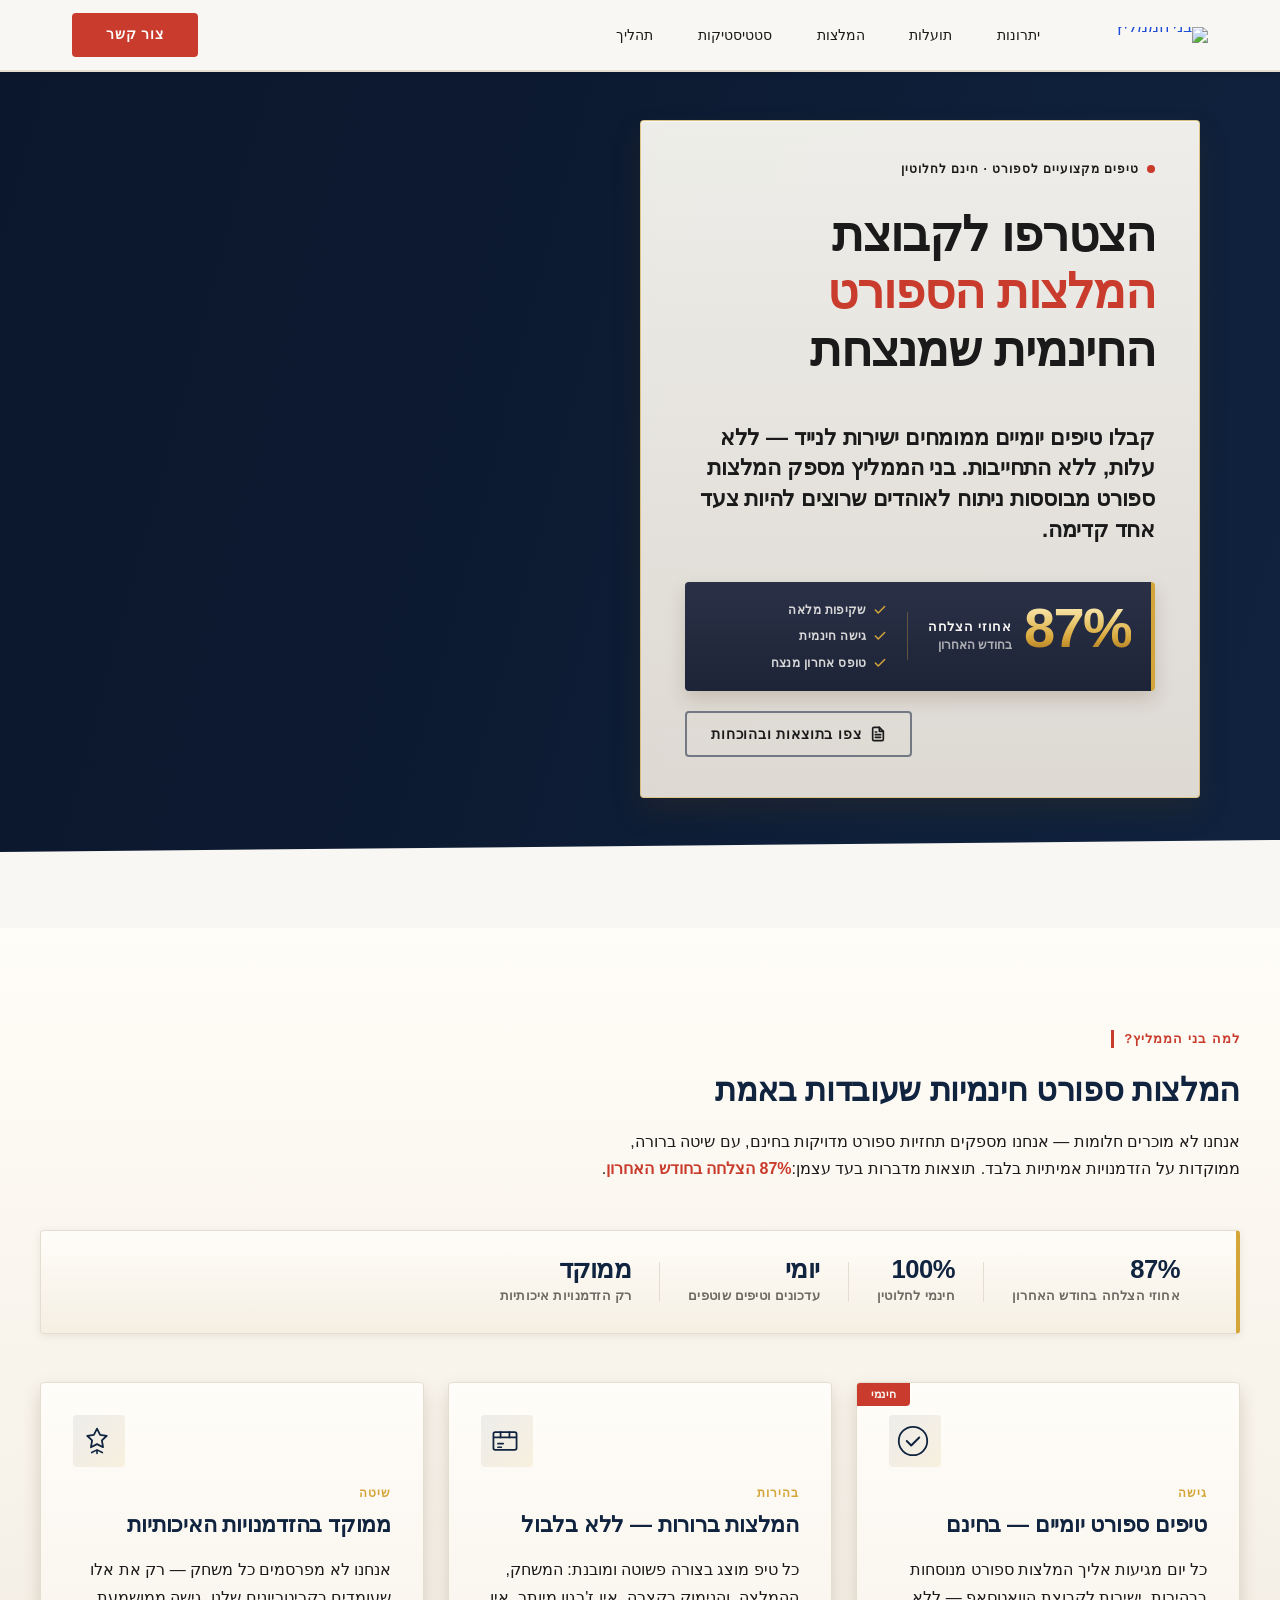
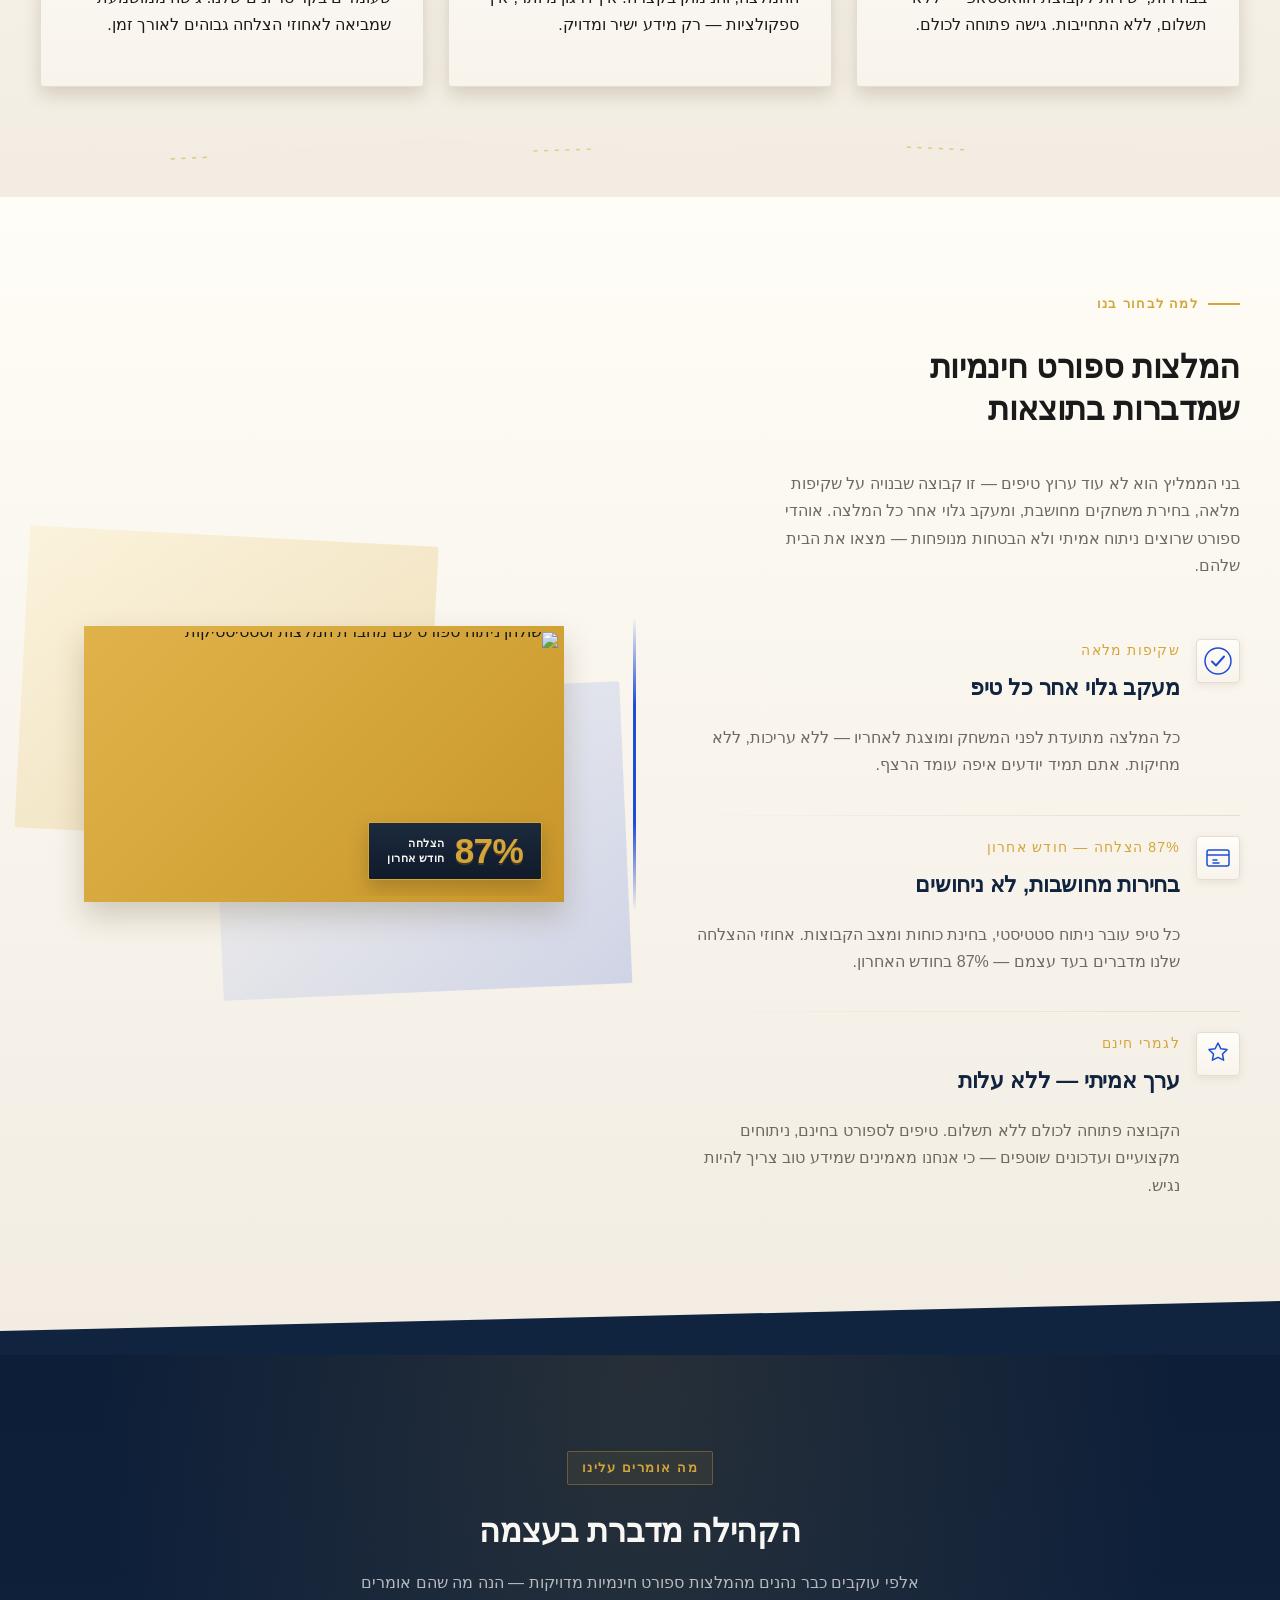
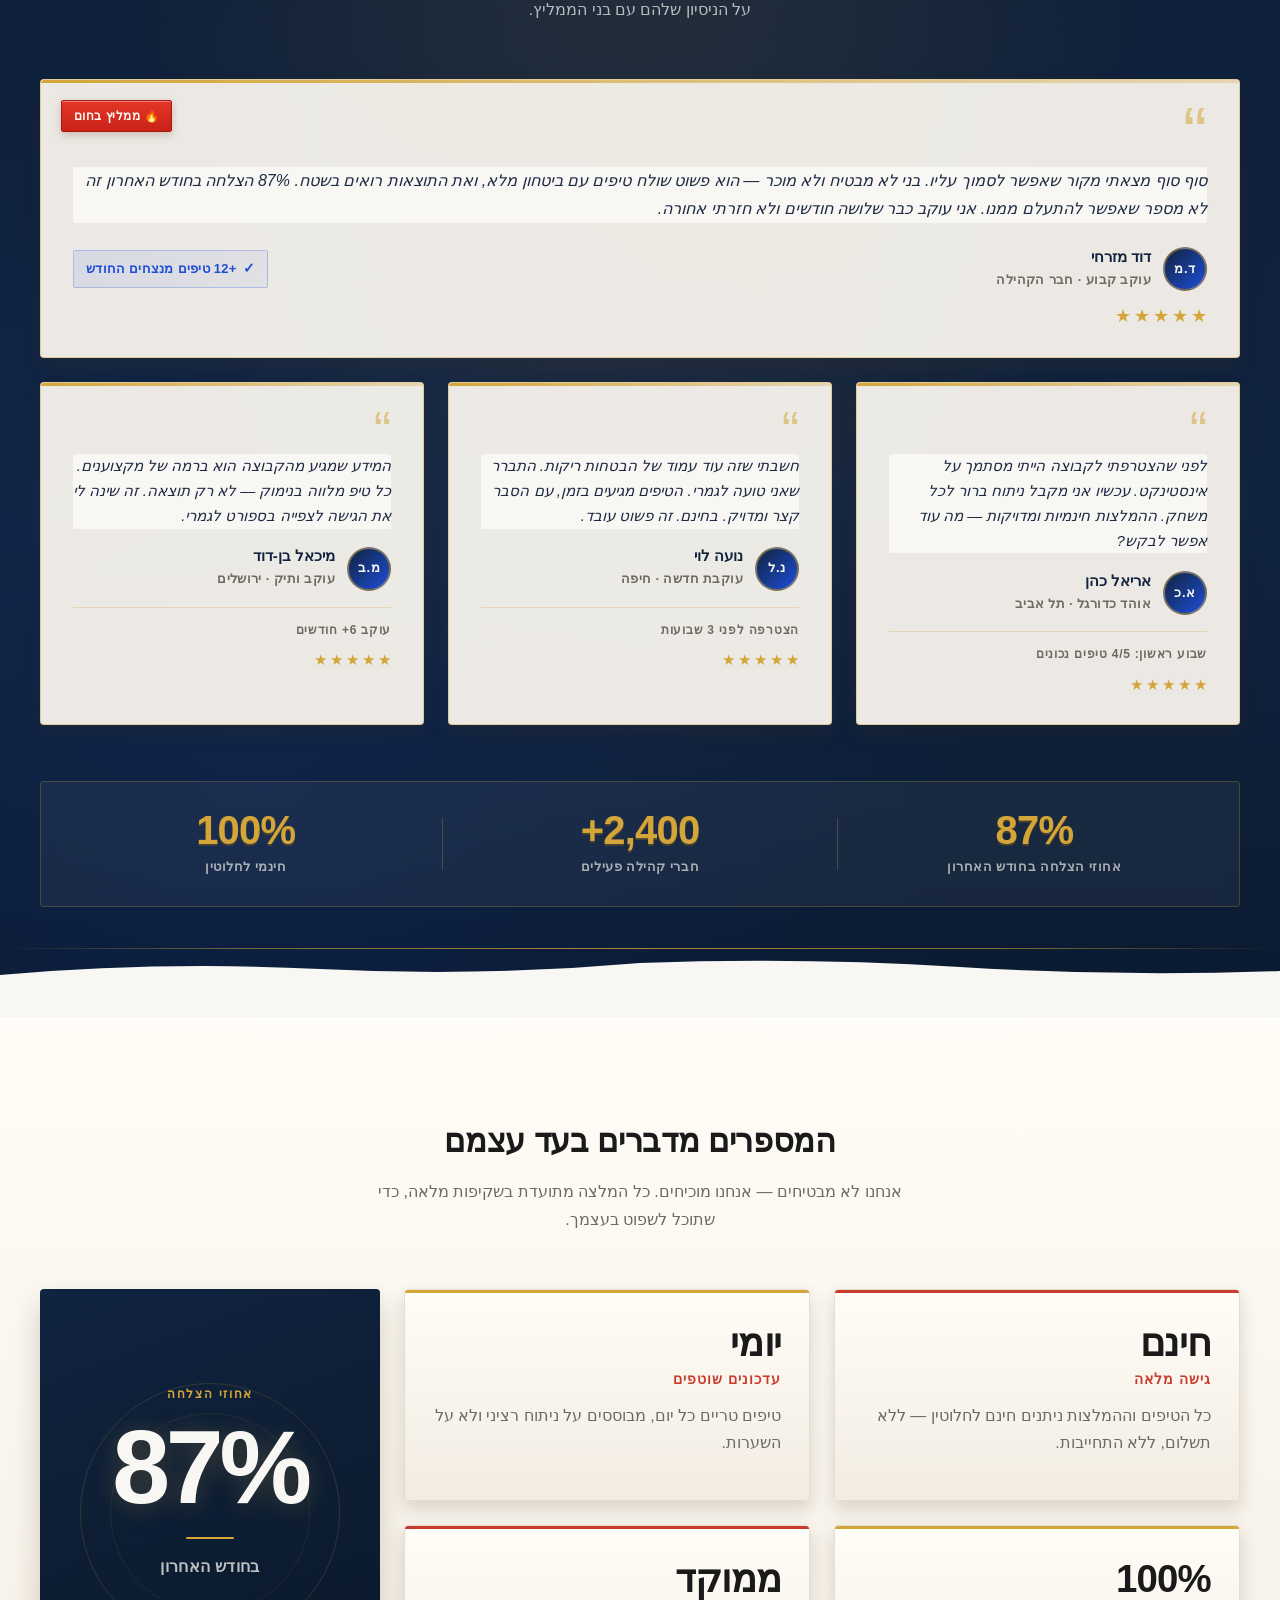
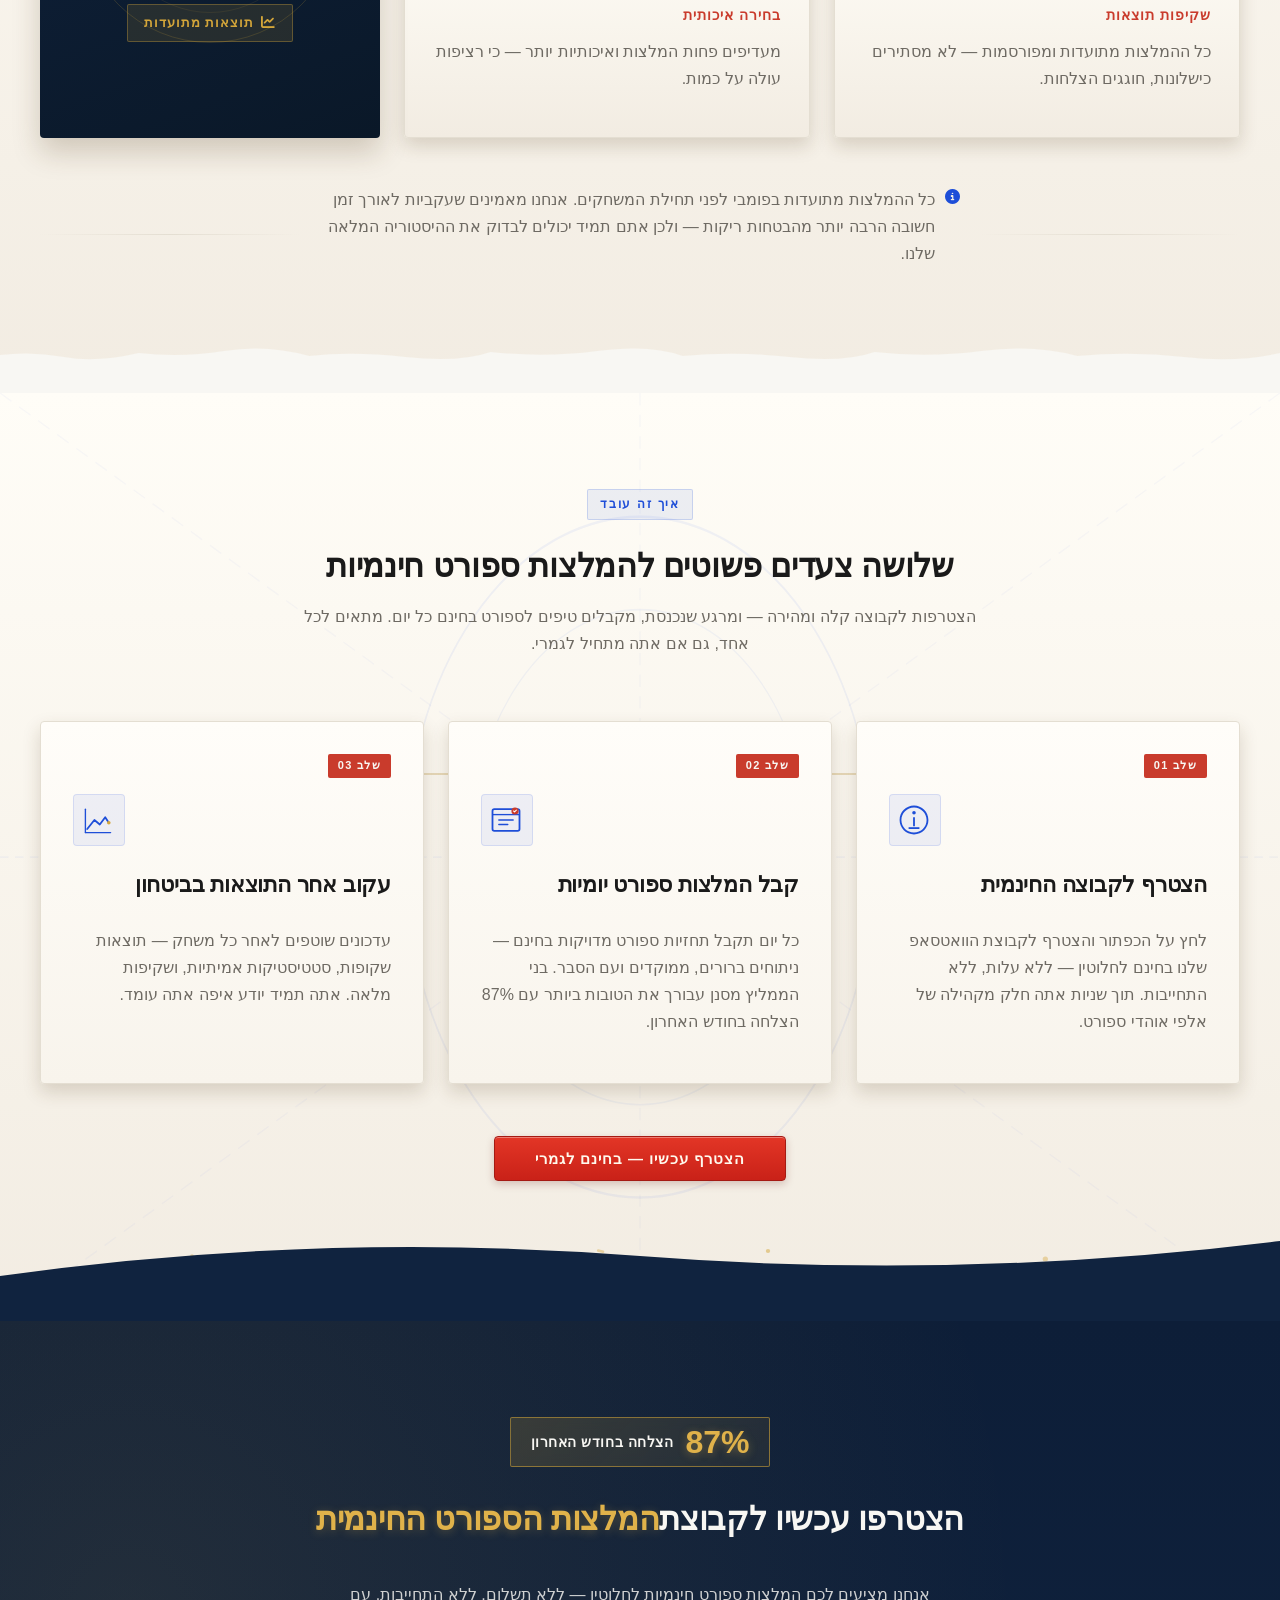
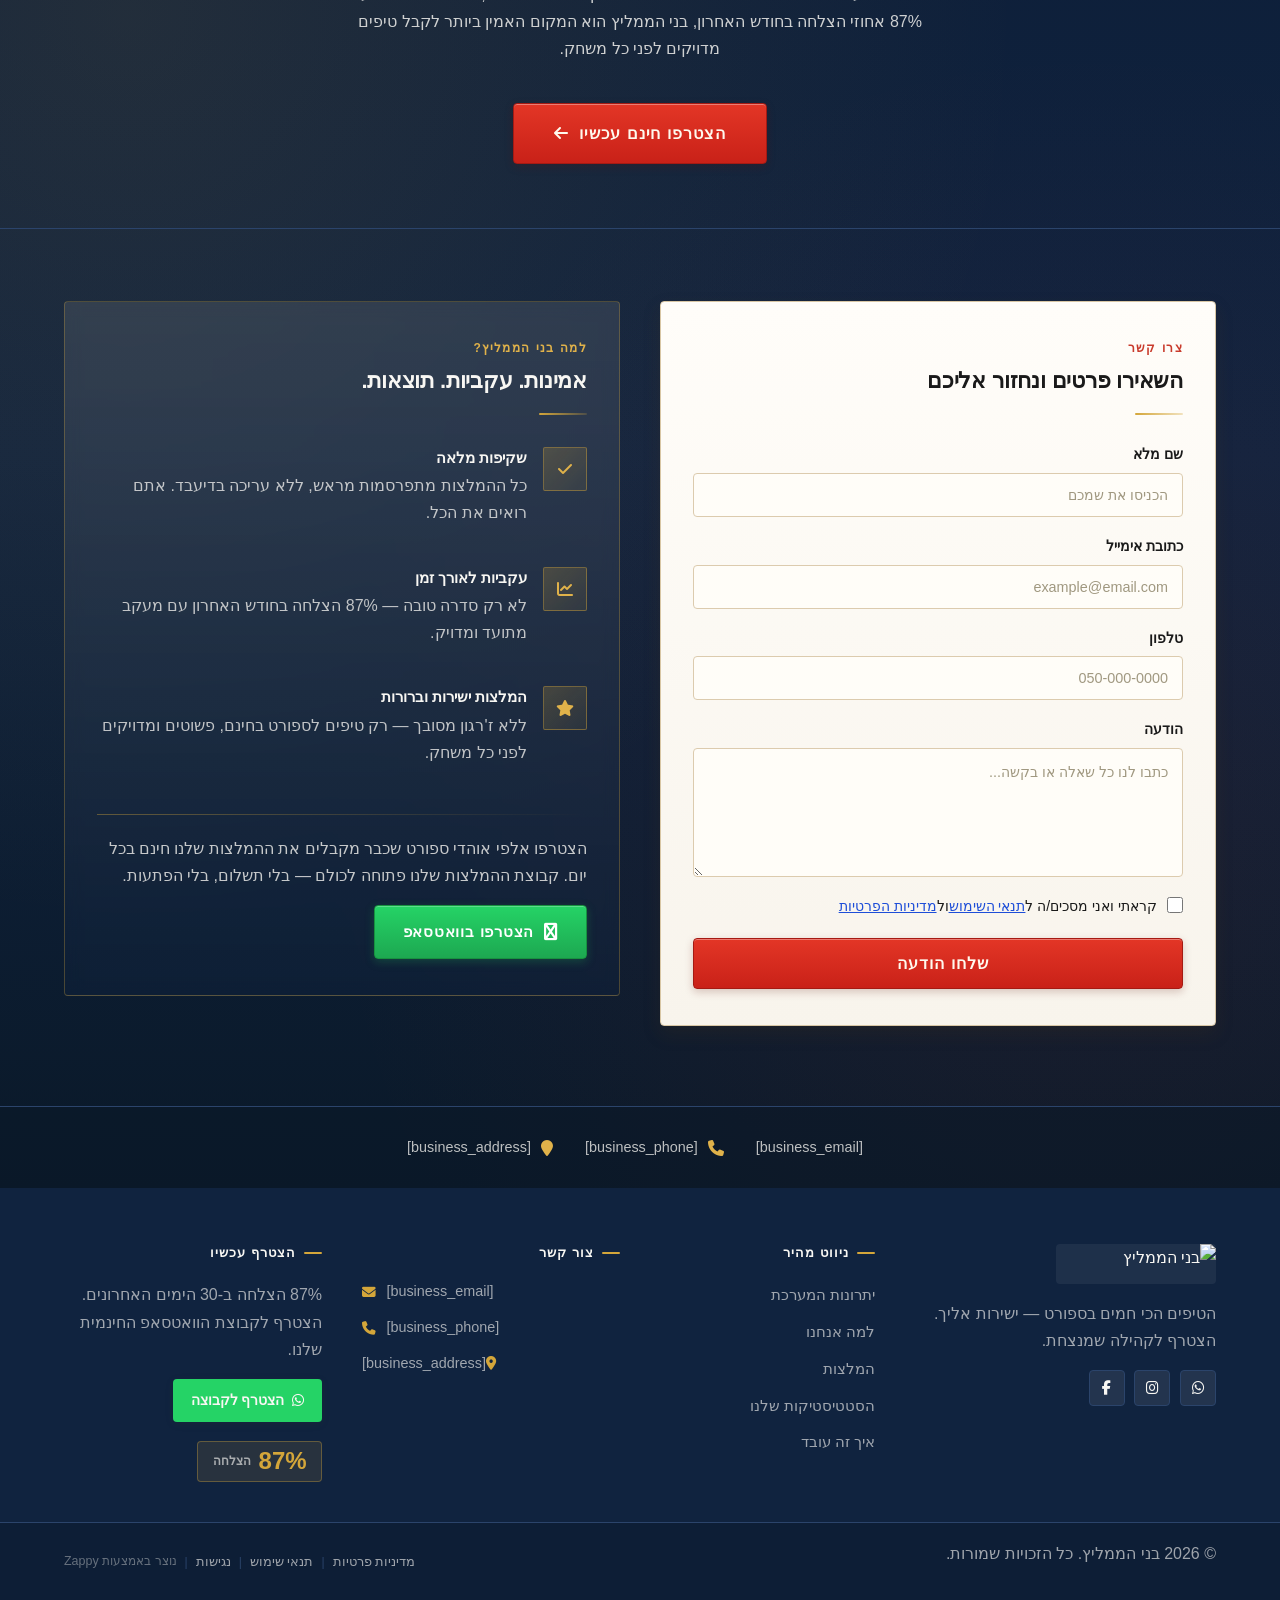
==== commit ad388dcc: "Background sync: Progressive GitHub Sync" ====
--- a/public/index.html
+++ b/public/index.html
@@ -1 +1 @@
-<!doctype html><html dir="rtl" lang="he"><head><meta charset="UTF-8"><meta content="width=device-width,initial-scale=1" name="viewport"><meta content="index, follow" name="robots"><title>המלצות ספורט חינמיות — בני הממליץ</title><meta content="A free sports tips group offering predictions and recommendations, emphasizing a strong recent success rate of 87% in the last month. The brand positions itself" name="description"><meta content="המלצות ספורט חינמיות, טיפים לספורט בחינם, קבוצת המלצות ספורט בוואטסאפ, תחזיות ספורט מדויקות בחינם" name="keywords"><link href="/assets/favicon.ico" rel="icon" type="image/x-icon"><link href="/assets/favicon-16x16.png" rel="icon" type="image/png" sizes="16x16"><link href="/assets/favicon-32x32.png" rel="icon" type="image/png" sizes="32x32"><link href="/assets/favicon-48x48.png" rel="icon" type="image/png" sizes="48x48"><link href="/assets/favicon-192x192.png" rel="icon" type="image/png" sizes="192x192"><link href="/assets/favicon-512x512.png" rel="icon" type="image/png" sizes="512x512"><link href="/assets/apple-touch-icon.png" rel="apple-touch-icon"><script>!function(){"use strict";var t="007506ee-eb61-4161-a79a-4ef2f0802b3a",e="https://api.zappy5.com/api/analytics/track",a=18e5,n=2592e6,o=!0,i=!0,r=!0;var s=function(){var e="zappy_visitor_"+t,a=null;try{if(a=localStorage.getItem(e)){var o=JSON.parse(a),i=Date.now();if(i-o.created<n)return o.lastSeen=i,localStorage.setItem(e,JSON.stringify(o)),o.id}}catch(t){console.warn("Zappy Analytics: LocalStorage not available")}var r="zv_"+Date.now()+"_"+Math.random().toString(36).substr(2,9);try{localStorage.setItem(e,JSON.stringify({id:r,created:Date.now(),lastSeen:Date.now()}))}catch(t){}return r}(),c=function(){var e="zappy_session_"+t,n=null;try{if(n=sessionStorage.getItem(e)){var o=JSON.parse(n),i=Date.now();if(i-o.timestamp<a)return o.timestamp=i,sessionStorage.setItem(e,JSON.stringify(o)),o.id}}catch(t){console.warn("Zappy Analytics: SessionStorage not available")}var r="zs_"+Date.now()+"_"+Math.random().toString(36).substr(2,9);try{sessionStorage.setItem(e,JSON.stringify({id:r,timestamp:Date.now()}))}catch(t){}return r}();function l(a,n){n=n||{};var o={website_id:t,event_type:a,page_path:window.location.pathname,referrer:document.referrer||"direct",visitor_id:s,session_id:c,metadata:n};if(navigator.sendBeacon){var i=new Blob([JSON.stringify(o)],{type:"application/json"});navigator.sendBeacon(e,i)}else fetch(e,{method:"POST",headers:{"Content-Type":"application/json"},body:JSON.stringify(o),keepalive:!0}).catch(function(t){console.warn("Zappy Analytics: Failed to track event",t)})}o&&l("pageview",{title:document.title,url:window.location.href}),i&&document.addEventListener("click",function(t){var e=t.target;if("BUTTON"===e.tagName||e.closest("button")){var a="BUTTON"===e.tagName?e:e.closest("button");l("click",{element:"button",text:a.textContent.trim().substring(0,100),id:a.id||null,class:a.className||null})}else if("A"===e.tagName||e.closest("a")){var n="A"===e.tagName?e:e.closest("a");l("navigation",{element:"link",text:n.textContent.trim().substring(0,100),href:n.href,external:n.hostname!==window.location.hostname})}},!0),r&&document.addEventListener("submit",function(t){var e=t.target;l("form_submit",{form_id:e.id||null,form_name:e.name||null,form_action:e.action||null,form_method:e.method||"GET"})},!0);var m=Date.now();window.addEventListener("beforeunload",function(){l("page_unload",{time_on_page:Math.floor((Date.now()-m)/1e3),page_path:window.location.pathname})}),window.zappyAnalytics={track:l,getVisitorId:function(){return s},getSessionId:function(){return c}}}()</script><meta content="המלצות ספורט חינמיות — בני הממליץ" property="og:title"><meta content="A free sports tips group offering predictions and recommendations, emphasizing a strong recent success rate of 87% in the last month. The brand positions itself" property="og:description"><meta content="website" property="og:type"><meta content="he_IL" property="og:locale"><meta content="summary_large_image" name="twitter:card"><meta content="המלצות ספורט חינמיות — בני הממליץ" name="twitter:title"><meta content="A free sports tips group offering predictions and recommendations, emphasizing a strong recent success rate of 87% in the last month. The brand positions itself" name="twitter:description"><link href="https://cdnjs.cloudflare.com/ajax/libs/font-awesome/6.4.0/css/all.min.css" rel="stylesheet"><link href="/assets/favicon.ico" rel="icon" type="image/x-icon"><link href="/assets/favicon-16x16.png" rel="icon" type="image/png" sizes="16x16"><link href="/assets/favicon-32x32.png" rel="icon" type="image/png" sizes="32x32"><link href="/assets/favicon-48x48.png" rel="icon" type="image/png" sizes="48x48"><link href="/assets/favicon-192x192.png" rel="icon" type="image/png" sizes="192x192"><link href="/assets/favicon-512x512.png" rel="icon" type="image/png" sizes="512x512"><link href="/assets/apple-touch-icon.png" rel="apple-touch-icon"><link href="https://cdn.jsdelivr.net/npm/vanilla-cookieconsent@3/dist/cookieconsent.css" rel="stylesheet"><script src="https://cdn.jsdelivr.net/npm/vanilla-cookieconsent@3/dist/cookieconsent.umd.js"></script><script src="https://cdn.jsdelivr.net/gh/mickidum/acc_toolbar/acctoolbar/acctoolbar.min.js"></script><link href="/styles.css" rel="stylesheet"><style id="zappy-dropdown-submenu-styles">#navMenu li:has(.sub-menu),.nav-menu li:has(.sub-menu),.navbar li:has(.sub-menu),nav li:has(.sub-menu){position:relative}#navMenu .sub-menu,.nav-menu .sub-menu,.navbar .sub-menu,nav .sub-menu{display:block!important;position:absolute!important;top:100%;left:0;min-width:220px;background:#fff;border-radius:8px;box-shadow:0 8px 25px rgba(0,0,0,.15);padding:8px 0;opacity:0;visibility:hidden;transform:translateY(10px);transition:all .3s ease;z-index:1000;list-style:none;pointer-events:none}#navMenu li:hover>.sub-menu,.nav-menu li:hover>.sub-menu,.navbar li:hover>.sub-menu,nav li:hover>.sub-menu{opacity:1!important;visibility:visible!important;transform:translateY(0)!important;pointer-events:auto!important}.sub-menu li{list-style:none;margin:0;padding:0}.sub-menu a{display:block!important;padding:10px 16px!important;color:var(--text-dark,#333)!important;font-weight:500;text-decoration:none;white-space:nowrap;transition:background-color .2s}.sub-menu a:hover{background-color:#f5f5f5}[dir=rtl] .nav-menu .sub-menu,[dir=rtl] .navbar .sub-menu,[dir=rtl] nav .sub-menu,html[lang=ar] .nav-menu .sub-menu,html[lang=ar] .navbar .sub-menu,html[lang=ar] nav .sub-menu,html[lang=he] .nav-menu .sub-menu,html[lang=he] .navbar .sub-menu,html[lang=he] nav .sub-menu{left:auto!important;right:0!important}.sub-menu:empty,.sub-menu:not(:has(li)),.sub-menu:not(:has(li:not(.zappy-hidden-menu-item))){display:none!important;opacity:0!important;visibility:hidden!important;pointer-events:none!important}li:has(.menu-group-title):hover>.sub-menu{opacity:1!important;visibility:visible!important;transform:translateY(0)!important;pointer-events:auto!important}#navMenu>li>.menu-group-title,.nav-menu>li>.menu-group-title{display:inline-block;padding:.5rem 1rem;cursor:default;user-select:none}@media (max-width:768px){#navMenu .sub-menu,.nav-menu .sub-menu,.navbar .sub-menu,nav .sub-menu{position:static!important;transform:none!important;box-shadow:none!important;background:0 0!important;max-height:0;overflow:hidden;opacity:0;visibility:hidden;transition:max-height .3s ease,opacity .3s ease;padding:0!important;border-radius:0!important}.sub-menu.mobile-expanded{max-height:500px!important;opacity:1!important;visibility:visible!important;padding:8px 0 8px 16px!important}[dir=rtl] .sub-menu.mobile-expanded,html[lang=he] .sub-menu.mobile-expanded{padding:8px 16px 8px 0!important}#navMenu li:hover>.sub-menu,.nav-menu li:hover>.sub-menu,.navbar li:hover>.sub-menu,nav li:hover>.sub-menu{opacity:0;visibility:hidden;pointer-events:none}#navMenu li>.sub-menu.mobile-expanded,.nav-menu li>.sub-menu.mobile-expanded,.navbar li>.sub-menu.mobile-expanded,nav li>.sub-menu.mobile-expanded{opacity:1!important;visibility:visible!important;pointer-events:auto!important}#navMenu li:has(.sub-menu),.nav-menu li:has(.sub-menu),.navbar li:has(.sub-menu),nav li:has(.sub-menu){display:flex!important;flex-wrap:wrap!important;align-items:center!important;position:relative!important;min-height:44px!important}#navMenu li:has(.sub-menu)>a,.nav-menu li:has(.sub-menu)>a,.navbar li:has(.sub-menu)>a,nav li:has(.sub-menu)>a{flex:1!important;min-width:0!important}#navMenu li:has(.sub-menu)>.menu-group-title,.nav-menu li:has(.sub-menu)>.menu-group-title,.navbar li:has(.sub-menu)>.menu-group-title,nav li:has(.sub-menu)>.menu-group-title{flex:1!important;min-width:0!important;padding:0!important;line-height:inherit!important}#navMenu li:has(.sub-menu)>.sub-menu,.nav-menu li:has(.sub-menu)>.sub-menu,.navbar li:has(.sub-menu)>.sub-menu,nav li:has(.sub-menu)>.sub-menu{flex-basis:100%!important;width:100%!important}#navMenu li:has(.sub-menu)>a [class*=arrow],#navMenu li:has(.sub-menu)>a [class*=chevron],.nav-menu li:has(.sub-menu)>a .fa-angle-down,.nav-menu li:has(.sub-menu)>a .fa-chevron-down,.nav-menu li:has(.sub-menu)>a [class*=arrow],.nav-menu li:has(.sub-menu)>a [class*=chevron],nav li:has(.sub-menu)>a [class*=arrow],nav li:has(.sub-menu)>a [class*=chevron]{display:none!important;visibility:hidden!important}.mobile-submenu-toggle{display:flex!important;align-items:center!important;justify-content:center!important;width:44px!important;height:auto!important;background:0 0!important;border:none!important;cursor:pointer!important;color:var(--text-dark)!important;position:static!important;flex-shrink:0!important;align-self:stretch!important;z-index:2!important;padding:0!important;margin:0!important}.mobile-submenu-toggle::after{content:''!important;width:0!important;height:0!important;border-left:6px solid transparent!important;border-right:6px solid transparent!important;border-top:7px solid currentColor!important;transition:transform .3s ease!important}.mobile-submenu-toggle.expanded::after{transform:rotate(180deg)!important}.sub-menu a{padding:10px 0!important;display:block!important;color:var(--text-dark)!important}.navbar .sub-menu li a,.zappy-products-dropdown .sub-menu a,nav.navbar .sub-menu li a{color:var(--text-dark)!important}}@media (min-width:769px){.mobile-submenu-toggle{display:none!important}}</style><style id="mobile-lang-menu-deployed-css">@media (max-width:768px){.lang-switcher,.nav-container .lang-switcher,.nav-cta-container .lang-switcher,.nav-ecommerce-icons .lang-switcher,.nav-icons-left .lang-switcher,.navbar .lang-switcher,.navbar .nav-cta-container .lang-switcher{display:none!important}.mobile-lang-menu{width:100%;border-top:1px solid rgba(128,128,128,.2);padding:8px 0 0 0;margin-top:8px}.mobile-lang-toggle{display:flex!important;align-items:center;justify-content:space-between;width:100%;padding:12px 16px;background:0 0;border:none;cursor:pointer;font-size:15px;color:inherit;font-family:inherit}.mobile-lang-toggle::after{content:'';display:inline-block;width:8px;height:8px;border-right:2px solid currentColor;border-bottom:2px solid currentColor;transform:rotate(45deg);transition:transform .3s ease;margin-left:8px}.mobile-lang-toggle.expanded::after{transform:rotate(-135deg)}.mobile-lang-options{max-height:0;overflow:hidden;transition:max-height .3s ease}.mobile-lang-options.expanded{max-height:300px}.mobile-lang-option{display:flex!important;align-items:center;gap:10px;padding:10px 24px;text-decoration:none;color:inherit;font-size:14px;font-family:inherit}.mobile-lang-option:hover{background:rgba(128,128,128,.1)}.mobile-lang-option.active{font-weight:600;opacity:.7;pointer-events:none}.mobile-lang-option img{width:20px;height:20px;border-radius:50%}}@media (min-width:769px){.mobile-lang-menu{display:none!important}}</style><style id="zappy-widget-visibility">#mic-access-tool-box,#mic-access-tool-general-button,#mic-init-access-tool #mic-access-tool-box,#mic-init-access-tool #mic-access-tool-general-button,#mic-init-access-tool .mic-access-tool-general-button,._access-icon,._access-menu,.mic-access-tool-box,.mic-access-tool-general-button,div[id*=mic-access-tool-box]{display:none!important;visibility:hidden!important;opacity:0!important;pointer-events:none!important}</style></head><body><nav class="navbar" dir="rtl"><button class="mobile-toggle" aria-label="Menu" id="mobileToggle"><svg viewBox="0 0 24 24" fill="none" height="24" width="24" class="hamburger-icon"><path d="M3 12h18M3 6h18M3 18h18" stroke="currentColor" stroke-width="2" stroke-linecap="round"/></svg><svg viewBox="0 0 24 24" fill="none" height="24" width="24" class="close-icon" style="display:none"><path d="M18 6L6 18M6 6l12 12" stroke="currentColor" stroke-width="2" stroke-linecap="round"/></svg></button><button class="phone-header-btn" aria-label="Call" data-phone="[business_phone]"><svg viewBox="0 0 24 24" fill="currentColor" height="20" width="20"><path d="M22 16.92v3a2 2 0 0 1-2.18 2 19.79 19.79 0 0 1-8.63-3.07 19.5 19.5 0 0 1-6-6 19.79 19.79 0 0 1-3.07-8.67A2 2 0 0 1 4.11 2h3a2 2 0 0 1 2 1.72 12.84 12.84 0 0 0 .7 2.81 2 2 0 0 1-.45 2.11L8.09 9.91a16 16 0 0 0 6 6l1.27-1.27a2 2 0 0 1 2.11-.45 12.84 12.84 0 0 0 2.81.7A2 2 0 0 1 22 16.92z"/></svg></button><div class="nav-container"><div class="nav-right-group"><div class="nav-brand"><a href="/" class="logo-link"><img alt="בני הממליץ" src="/assets/business-logo.webp" class="logo"></a></div><ul class="nav-menu" id="navMenu"><li><a href="#features">יתרונות</a></li><li><a href="#benefits">תועלות</a></li><li><a href="#testimonials">המלצות</a></li><li><a href="#stats">סטטיסטיקות</a></li><li><a href="#process">תהליך</a></li></ul></div><div class="nav-cta-container"><a href="#contact" class="nav-cta-btn">צור קשר</a></div></div></nav><script>window.addEventListener("load",function(){const e=document.querySelector(".navbar, nav, header");if(!e)return void console.log("[Navbar] Navbar element not found");let t=document.getElementById("mobileToggle")||document.querySelector(".mobile-toggle")||document.querySelector(".hamburger")||document.querySelector(".hamburger-menu")||document.querySelector(".menu-toggle")||document.querySelector(".burger-menu")||document.querySelector('[aria-label="Menu"]')||document.querySelector('[aria-label="תפריט"]');const o=document.querySelector(".phone-header-btn"),n=window.getComputedStyle(e);let r=n.backgroundColor;if(console.log("[Navbar] Initial navbar background:",r),"transparent"===r||"rgba(0, 0, 0, 0)"===r||r.startsWith("rgba")&&r.includes(", 0)")){const e=n.backgroundImage;if(e&&"none"!==e)console.log("[Navbar] Navbar has background image/gradient, using dark text"),r="rgb(240, 240, 240)";else{const e=window.getComputedStyle(document.body).backgroundColor;console.log("[Navbar] Navbar transparent, using body background:",e),r=e}}const i=r.match(/\d+/g);if(i&&i.length>=3){const e=(.299*parseInt(i[0])+.587*parseInt(i[1])+.114*parseInt(i[2]))/255;console.log("[Navbar] Mobile button colors preserved from Claude CSS (luminance:",e.toFixed(2)+")");const n=document.createElement("style");n.id="zappy-mobile-nav-fix";document.documentElement.lang;document.documentElement.dir,n.textContent='\n        /* Hide mobile buttons on desktop, show only on mobile */\n        @media (min-width: 769px) {\n          .mobile-toggle,\n          .phone-header-btn {\n            display: none !important;\n          }\n        }\n        \n        /* Show and position mobile buttons correctly on mobile */\n        @media (max-width: 768px) {\n          .mobile-toggle,\n          .phone-header-btn {\n            position: absolute !important;\n            top: 50% !important;\n            transform: translateY(-50%) !important;\n            z-index: 1001 !important;\n            display: flex !important;\n            align-items: center !important;\n            justify-content: center !important;\n            width: 36px !important;\n            height: 36px !important;\n            border-radius: 50% !important;\n            border: none !important;\n            cursor: pointer !important;\n            padding: 6px !important;\n            background: none !important;\n            color: var(--nav-text, var(--text-dark)) !important;\n          }\n          \n          /* LTR positioning (default): hamburger LEFT, phone RIGHT */\n          html:not([dir="rtl"]):not([lang="he"]):not([lang="ar"]) .mobile-toggle,\n          html[dir="ltr"] .mobile-toggle {\n            left: 12px !important;\n            right: auto !important;\n          }\n          html:not([dir="rtl"]):not([lang="he"]):not([lang="ar"]) .phone-header-btn,\n          html[dir="ltr"] .phone-header-btn {\n            right: 12px !important;\n            left: auto !important;\n          }\n          \n          /* RTL positioning: hamburger RIGHT, phone LEFT */\n          html[dir="rtl"] .mobile-toggle,\n          html[lang="he"] .mobile-toggle,\n          html[lang="ar"] .mobile-toggle {\n            right: 12px !important;\n            left: auto !important;\n          }\n          html[dir="rtl"] .phone-header-btn,\n          html[lang="he"] .phone-header-btn,\n          html[lang="ar"] .phone-header-btn {\n            left: 12px !important;\n            right: auto !important;\n          }\n          \n          /* CRITICAL: Ensure nav-container has min-height on mobile */\n          /* All children are positioned absolutely/fixed on mobile, so height:auto collapses to 0 */\n          .nav-container {\n            min-height: 70px !important;\n            position: relative !important;\n          }\n          \n          /* Ensure SVG icons are properly sized and inherit color */\n          .mobile-toggle svg,\n          .phone-header-btn svg {\n            width: 24px !important;\n            height: 24px !important;\n            /* Don\'t force display - let JavaScript control hamburger/close toggle */\n          }\n          \n          /* Reset nav-cta-container on mobile - remove desktop box-shadow/padding */\n          /* that creates a visible ghost box when CTA button is hidden */\n          .nav-cta-container {\n            box-shadow: none !important;\n            padding: 0 !important;\n          }\n          \n          /* Hide nav-cta-container entirely on mobile when there\'s no lang-switcher */\n          /* (only the CTA button is inside, and it\'s hidden on mobile) */\n          .nav-cta-container:not(:has(.lang-switcher)) {\n            display: none !important;\n          }\n          \n          /* CRITICAL: Prevent hero image fade gradient from bleeding over headline text */\n          /* The .image-fade-gradient has bottom: -30px (extends below parent) */\n          /* On mobile stacked layout, this overlaps the h1 text below the image */\n          .hero-image-column {\n            overflow: hidden !important;\n          }\n          .image-fade-gradient {\n            bottom: 0 !important;\n          }\n          \n          /* Hide desktop language switcher on mobile - hamburger menu handles it */\n          /* High specificity to override stored CSS */\n          .lang-switcher,\n          .nav-cta-container .lang-switcher,\n          .nav-container .lang-switcher,\n          .navbar .lang-switcher,\n          .navbar .nav-cta-container .lang-switcher {\n            display: none !important;\n          }\n        }\n      ';const r=document.getElementById("zappy-mobile-nav-fix");r&&r.remove(),document.head.appendChild(n),console.log("[Navbar] Critical CSS injected for mobile nav positioning");const l=window.innerWidth<=768;if(t){const e=t.querySelector(".hamburger-icon"),o=t.querySelector(".close-icon");e&&(e.style.setProperty("width","24px","important"),e.style.setProperty("height","24px","important"),e.style.setProperty("display","block","important")),o&&(o.style.setProperty("width","24px","important"),o.style.setProperty("height","24px","important"),o.style.setProperty("display","none","important")),l?(t.style.setProperty("position","absolute","important"),t.style.setProperty("top","50%","important"),t.style.setProperty("transform","translateY(-50%)","important"),t.style.setProperty("z-index","1001","important"),t.style.removeProperty("left"),t.style.removeProperty("right"),console.log("[Navbar] Mobile toggle positioning applied (mobile viewport)")):(t.style.removeProperty("position"),t.style.removeProperty("top"),t.style.removeProperty("transform"),t.style.removeProperty("z-index"),t.style.removeProperty("left"),t.style.removeProperty("right"),console.log("[Navbar] Desktop viewport - cleared mobile toggle inline positioning"))}if(o){const e=o.querySelector("svg");e&&(e.style.width="24px",e.style.height="24px",e.setAttribute("width","24"),e.setAttribute("height","24")),l?(o.style.setProperty("position","absolute","important"),o.style.setProperty("top","50%","important"),o.style.setProperty("transform","translateY(-50%)","important"),o.style.setProperty("z-index","1001","important"),o.style.removeProperty("left"),o.style.removeProperty("right"),console.log("[Navbar] Phone button positioning applied (mobile viewport)")):(o.style.removeProperty("position"),o.style.removeProperty("top"),o.style.removeProperty("transform"),o.style.removeProperty("z-index"),o.style.removeProperty("left"),o.style.removeProperty("right"),console.log("[Navbar] Desktop viewport - cleared phone button inline positioning"))}}else console.log("[Navbar] Could not parse background color:",r);t=document.getElementById("mobileToggle")||document.querySelector(".mobile-toggle")||document.querySelector(".hamburger")||document.querySelector(".hamburger-menu")||document.querySelector(".menu-toggle")||document.querySelector(".burger-menu")||document.querySelector('[aria-label="Menu"]')||document.querySelector('[aria-label="תפריט"]');const l=document.getElementById("navMenu")||document.querySelector(".nav-menu")||document.querySelector(".nav-links")||document.querySelector("nav ul:not(.submenu)");if(!t||!l)return void console.log("[Navbar] Mobile toggle or menu not found:",{toggle:!!t,menu:!!l});l.id||(l.id="navMenu"),console.log("[Navbar] Initializing mobile menu...");const a=t.cloneNode(!0);t.parentNode.replaceChild(a,t),a.addEventListener("click",function(e){e.preventDefault(),e.stopPropagation();const t=this.querySelector(".hamburger-icon"),o=this.querySelector(".close-icon");l.classList.contains("active")?(l.classList.remove("active"),t&&t.style.setProperty("display","block","important"),o&&o.style.setProperty("display","none","important"),document.body.style.overflow="",console.log("[Navbar] Menu closed")):(l.classList.add("active"),t&&t.style.setProperty("display","none","important"),o&&o.style.setProperty("display","block","important"),document.body.style.overflow="hidden",console.log("[Navbar] Menu opened"))}),l.querySelectorAll("a").forEach(function(e){e.addEventListener("click",function(){if("#"===this.getAttribute("href"))return;const e=a.querySelector(".hamburger-icon"),t=a.querySelector(".close-icon");l.classList.remove("active"),e&&e.style.setProperty("display","block","important"),t&&t.style.setProperty("display","none","important"),document.body.style.overflow="",console.log("[Navbar] Menu closed (link clicked)")})});var s=l.querySelectorAll(".dropdown-toggle");s.forEach(function(e){e.addEventListener("click",function(e){e.preventDefault(),e.stopPropagation();var t=this.closest(".nav-dropdown");t&&(t.parentNode.querySelectorAll(".nav-dropdown.open").forEach(function(e){e!==t&&e.classList.remove("open")}),t.classList.toggle("open"),console.log("[Navbar] Dropdown toggled:",t.classList.contains("open")?"open":"closed"))})}),document.addEventListener("click",function(e){e.target.closest(".nav-dropdown")||document.querySelectorAll(".nav-dropdown.open").forEach(function(e){e.classList.remove("open")})}),console.log("[Navbar] Dropdown handlers initialized for "+s.length+" dropdowns"),o&&o.addEventListener("click",function(){const e=document.querySelectorAll('a[href^="tel:"]'),t=e.length>0?e[0].getAttribute("href").replace("tel:",""):"[business_phone]";window.location.href="tel:"+t,console.log("[Navbar] Phone button clicked")}),console.log("[Navbar] Mobile menu initialized successfully");const p=function(){const e=document.querySelector(".whatsapp-float");e&&(window.innerWidth>=769?(e.style.setProperty("display","none","important"),e.style.setProperty("visibility","hidden","important"),e.style.setProperty("opacity","0","important"),e.style.setProperty("pointer-events","none","important"),console.log("[WhatsApp] Button hidden on desktop")):(e.style.removeProperty("display"),e.style.removeProperty("visibility"),e.style.removeProperty("opacity"),e.style.removeProperty("pointer-events"),console.log("[WhatsApp] Button visible on mobile")))};let c;p(),window.addEventListener("resize",function(){clearTimeout(c),c=setTimeout(p,100)})})</script><main><section class="index-hero-section" id="hero" data-layout-spec="בית-hero" dir="rtl" data-hero-type="fullscreen-scrim"><div class="index-hero-bg"><img alt="אצטדיון ספורט מואר בערב עם קהל נלהב" src="/assets/site-index-hero-image-1.webp" class="zappy-editable-image" data-context="Bright evening sports stadium packed with cheering fans, golden floodlights illuminating the pitch, soft crowd blur in the background, subtle golden light particles in the atmosphere, aspirational and celebratory match-day energy, wide-angle aerial perspective showing the full stadium bowl, vibrant green pitch, warm golden tones" data-element-id="img-1774724481562-j8e9xltjd" data-element-type="image" data-hero-background="true" data-hero-bg="true" data-placeholder="index-hero-image-1" data-resize-handler-attached="true" height="700" width="1200"></div><div class="index-hero-scrim" aria-hidden="true"></div><div class="index-hero-container"><article class="index-hero-card"><div class="index-hero-category"><span class="index-hero-category-dot" aria-hidden="true"></span><span>טיפים מקצועיים לספורט · חינם לחלוטין</span></div><h1 class="index-hero-h1">הצטרפו לקבוצת<br><span class="index-hero-h1-brand">המלצות הספורט</span><br>החינמית שמנצחת</h1><h3 class="index-hero-subtitle">קבלו טיפים יומיים ממומחים ישירות לנייד — ללא עלות, ללא התחייבות. בני הממליץ מספק המלצות ספורט מבוססות ניתוח לאוהדים שרוצים להיות צעד אחד קדימה.</h3><div class="index-hero-stat-strip"><div class="index-hero-stat-main"><p class="zappy-editable"><span class="index-hero-stat-number">87%</span></p><div class="index-hero-stat-meta"><span class="index-hero-stat-label">אחוזי הצלחה</span><span class="index-hero-stat-sub">בחודש האחרון</span></div></div><div class="index-hero-stat-divider" aria-hidden="true"></div><div class="index-hero-stat-pills"><div class="index-hero-pill"><svg viewBox="0 0 24 24" aria-hidden="true" data-element-type="icon" data-icon-type="svg" fill="none" height="14" width="14" stroke="currentColor" stroke-linecap="round" stroke-linejoin="round" stroke-width="2.5"><polyline points="20 6 9 17 4 12"/></svg><span>שקיפות מלאה</span></div><div class="index-hero-pill"><svg viewBox="0 0 24 24" aria-hidden="true" data-element-type="icon" data-icon-type="svg" fill="none" height="14" width="14" stroke="currentColor" stroke-linecap="round" stroke-linejoin="round" stroke-width="2.5"><polyline points="20 6 9 17 4 12"/></svg><span>גישה חינמית</span></div><div class="index-hero-pill"><svg viewBox="0 0 24 24" aria-hidden="true" data-element-type="icon" data-icon-type="svg" fill="none" height="14" width="14" stroke="currentColor" stroke-linecap="round" stroke-linejoin="round" stroke-width="2.5"><polyline points="20 6 9 17 4 12"/></svg><span>טופס אחרון מנצח</span></div></div></div><div class="index-hero-cta-group" style="text-align:left !important;display:flex !important;justify-content:flex-end !important;align-items:flex-start !important;width:100% !important"><a href="#results" class="index-hero-btn-secondary" data-element-id="btn-1774724481557-zn92dbeeg" data-element-type="button" data-native-element="true"><svg viewBox="0 0 24 24" aria-hidden="true" data-element-type="icon" data-icon-type="svg" fill="none" height="16" width="16" stroke="currentColor" stroke-linecap="round" stroke-linejoin="round" stroke-width="2.5"><path d="M14 2H6a2 2 0 0 0-2 2v16a2 2 0 0 0 2 2h12a2 2 0 0 0 2-2V8z"/><polyline points="14 2 14 8 20 8"/><line x1="16" x2="8" y1="13" y2="13"/><line x1="16" x2="8" y1="17" y2="17"/><polyline points="10 9 9 9 8 9"/></svg>צפו בתוצאות ובהוכחות</a></div></article></div><div class="index-hero-divider-wrapper"><svg viewBox="0 0 1440 90" aria-hidden="true" xmlns="http://www.w3.org/2000/svg" data-no-icon-edit="true" preserveAspectRatio="none"><path d="M0,90 L0,14 L1440,2 L1440,90 Z" fill="#F8F7F3"/><path d="M0,90 L0,18 L1440,6 L1440,90 Z" fill="#F8F7F3"/><path d="M0,90 L0,22 L1440,10 L1440,90 Z" fill="#F8F7F3"/></svg></div></section><section class="hero-section layout-section" id="layout-1774726370521" data-component-id="hero-fullwidth-bg" data-zappy-component="true" style="width:100vw;margin-left:calc(-50vw + 50%);min-height:500px;position:relative;display:flex;align-items:center;justify-content:center;direction:rtl;overflow:hidden;box-sizing:border-box;background-color:#C93B2C"><div class="container" style="position:relative;max-width:1200px;width:100%;margin:0 auto;padding:80px 1.5rem;text-align:center;box-sizing:border-box"><h1 style="font-size:48px;font-weight:700;color:#FFFFFF;margin-bottom:20px;font-family:system-ui, -apple-system, sans-serif">כותרת שלך כאן</h1><h3 style="font-size:24px;font-weight:400;color:#FFFFFF;max-width:700px;margin:0 auto;font-family:system-ui, -apple-system, sans-serif">כותרת משנה שלך כאן</h3></div></section><section class="index-features-section" id="features" data-layout-spec="בית-features" dir="rtl"><div class="index-features-container"><div class="index-features-intro"><span class="index-features-eyebrow">למה בני הממליץ?</span><h2 class="index-features-heading">המלצות ספורט חינמיות שעובדות באמת</h2><p class="index-features-subtext">אנחנו לא מוכרים חלומות — אנחנו מספקים תחזיות ספורט מדויקות בחינם, עם שיטה ברורה, ממוקדות על הזדמנויות אמיתיות בלבד. תוצאות מדברות בעד עצמן:<strong>87% הצלחה בחודש האחרון</strong>.</p></div><div class="index-features-ribbon"><div class="index-features-ribbon-item"><span class="index-features-ribbon-num">87%</span><span class="index-features-ribbon-label">אחוזי הצלחה בחודש האחרון</span></div><div class="index-features-ribbon-divider" aria-hidden="true"></div><div class="index-features-ribbon-item"><span class="index-features-ribbon-num">100%</span><span class="index-features-ribbon-label">חינמי לחלוטין</span></div><div class="index-features-ribbon-divider" aria-hidden="true"></div><div class="index-features-ribbon-item"><span class="index-features-ribbon-num">יומי</span><span class="index-features-ribbon-label">עדכונים וטיפים שוטפים</span></div><div class="index-features-ribbon-divider" aria-hidden="true"></div><div class="index-features-ribbon-item"><span class="index-features-ribbon-num">ממוקד</span><span class="index-features-ribbon-label">רק הזדמנויות איכותיות</span></div></div><div class="index-features-grid"><article class="index-features-card"><div class="index-features-card-ribbon">חינמי</div><div class="index-features-card-icon-wrap"><svg viewBox="0 0 36 36" aria-hidden="true" xmlns="http://www.w3.org/2000/svg" data-element-type="icon" data-icon-type="svg" fill="none" height="36" width="36"><circle cx="18" cy="18" r="16" stroke="currentColor" stroke-width="2"/><path d="M11 18l5 5 9-9" stroke="currentColor" stroke-width="2.2" stroke-linecap="round" stroke-linejoin="round"/></svg></div><span class="index-features-card-category">גישה</span><h3 class="index-features-card-title">טיפים ספורט יומיים — בחינם</h3><p class="index-features-card-body">כל יום מגיעות אליך המלצות ספורט מנוסחות בבהירות, ישירות לקבוצת הוואטסאפ — ללא תשלום, ללא התחייבות. גישה פתוחה לכולם.</p></article><article class="index-features-card"><div class="index-features-card-icon-wrap"><svg viewBox="0 0 36 36" aria-hidden="true" xmlns="http://www.w3.org/2000/svg" data-element-type="icon" data-icon-type="svg" fill="none" height="36" width="36"><rect height="20" rx="2" width="26" x="5" y="8" stroke="currentColor" stroke-width="2"/><path d="M5 14h26" stroke="currentColor" stroke-width="2"/><path d="M13 8v6M23 8v6" stroke="currentColor" stroke-width="2" stroke-linecap="round"/><path d="M10 21h6M10 25h4" stroke="currentColor" stroke-width="1.8" stroke-linecap="round"/></svg></div><span class="index-features-card-category">בהירות</span><h3 class="index-features-card-title">המלצות ברורות — ללא בלבול</h3><p class="index-features-card-body">כל טיפ מוצג בצורה פשוטה ומובנת: המשחק, ההמלצה, והנימוק בקצרה. אין ז'רגון מיותר, אין ספקולציות — רק מידע ישיר ומדויק.</p></article><article class="index-features-card"><div class="index-features-card-icon-wrap"><svg viewBox="0 0 36 36" aria-hidden="true" xmlns="http://www.w3.org/2000/svg" data-element-type="icon" data-icon-type="svg" fill="none" height="36" width="36"><path d="M18 4l3.5 7 7.5 1.1-5.5 5.3 1.3 7.6L18 21.5l-6.8 3.5 1.3-7.6L7 12.1l7.5-1.1z" stroke="currentColor" stroke-width="2" stroke-linejoin="round"/><path d="M18 28v4M12 31l6-3 6 3" stroke="currentColor" stroke-width="1.8" stroke-linecap="round" stroke-linejoin="round"/></svg></div><span class="index-features-card-category">שיטה</span><h3 class="index-features-card-title">ממוקד בהזדמנויות האיכותיות</h3><p class="index-features-card-body">אנחנו לא מפרסמים כל משחק — רק את אלו שעומדים בקריטריונים שלנו. גישה ממושמעת שמביאה לאחוזי הצלחה גבוהים לאורך זמן.</p></article></div></div><div class="index-features-divider-wrapper"><svg viewBox="0 0 1200 90" aria-hidden="true" xmlns="http://www.w3.org/2000/svg" data-no-icon-edit="true" preserveAspectRatio="none"><path d="M0,90 L0,48 Q60,38 120,46 T240,40 Q300,46 360,36 T480,42 Q540,36 600,44 T720,38 Q780,44 840,36 T960,42 Q1020,36 1080,44 T1200,40 L1200,90 Z" fill="#F2ECE2"/><line x1="160" x2="200" y1="52" y2="50" stroke="var(--secondary)" stroke-dasharray="4 6" stroke-width="1.5" opacity="0.55"/><line x1="500" x2="560" y1="44" y2="42" stroke="var(--secondary)" stroke-dasharray="4 6" stroke-width="1.5" opacity="0.45"/><line x1="850" x2="910" y1="40" y2="43" stroke="var(--secondary)" stroke-dasharray="4 6" stroke-width="1.5" opacity="0.5"/></svg></div></section><section class="index-benefits-section" id="benefits" data-layout-spec="בית-benefits" dir="rtl"><div class="index-benefits-container"><div class="index-benefits-content"><div class="index-benefits-eyebrow"><span class="index-benefits-eyebrow-rule"></span><span class="index-benefits-eyebrow-text">למה לבחור בנו</span></div><h2 class="index-benefits-heading">המלצות ספורט חינמיות<br>שמדברות בתוצאות</h2><p class="index-benefits-intro">בני הממליץ הוא לא עוד ערוץ טיפים — זו קבוצה שבנויה על שקיפות מלאה, בחירת משחקים מחושבת, ומעקב גלוי אחר כל המלצה. אוהדי ספורט שרוצים ניתוח אמיתי ולא הבטחות מנופחות — מצאו את הבית שלהם.</p><div class="index-benefits-list"><div class="index-benefits-item"><div class="index-benefits-item-icon"><svg viewBox="0 0 28 28" aria-hidden="true" xmlns="http://www.w3.org/2000/svg" data-element-type="icon" data-icon-type="svg" fill="none" height="28" width="28"><circle cx="14" cy="14" r="13" stroke="currentColor" stroke-width="1.5"/><path d="M8 14.5l4 4 8-9" stroke="currentColor" stroke-width="2" stroke-linecap="round" stroke-linejoin="round"/></svg></div><div class="index-benefits-item-body"><small class="index-benefits-stat-label">שקיפות מלאה</small><h3 class="index-benefits-item-title">מעקב גלוי אחר כל טיפ</h3><p class="index-benefits-item-desc">כל המלצה מתועדת לפני המשחק ומוצגת לאחריו — ללא עריכות, ללא מחיקות. אתם תמיד יודעים איפה עומד הרצף.</p></div></div><div class="index-benefits-divider-line"></div><div class="index-benefits-item"><div class="index-benefits-item-icon"><svg viewBox="0 0 28 28" aria-hidden="true" xmlns="http://www.w3.org/2000/svg" data-element-type="icon" data-icon-type="svg" fill="none" height="28" width="28"><rect height="16" rx="2" width="22" x="3" y="6" stroke="currentColor" stroke-width="1.5"/><path d="M3 11h22" stroke="currentColor" stroke-width="1.5"/><path d="M9 16h4M9 19h6" stroke="currentColor" stroke-width="1.5" stroke-linecap="round"/></svg></div><div class="index-benefits-item-body"><small class="index-benefits-stat-label">87% הצלחה — חודש אחרון</small><h3 class="index-benefits-item-title">בחירות מחושבות, לא ניחושים</h3><p class="index-benefits-item-desc">כל טיפ עובר ניתוח סטטיסטי, בחינת כוחות ומצב הקבוצות. אחוזי ההצלחה שלנו מדברים בעד עצמם — 87% בחודש האחרון.</p></div></div><div class="index-benefits-divider-line"></div><div class="index-benefits-item"><div class="index-benefits-item-icon"><svg viewBox="0 0 28 28" aria-hidden="true" xmlns="http://www.w3.org/2000/svg" data-element-type="icon" data-icon-type="svg" fill="none" height="28" width="28"><path d="M14 3l2.8 5.7 6.2.9-4.5 4.4 1.1 6.2L14 17.3 8.4 20.2l1.1-6.2L5 9.6l6.2-.9L14 3z" stroke="currentColor" stroke-width="1.5" stroke-linejoin="round"/></svg></div><div class="index-benefits-item-body"><small class="index-benefits-stat-label">לגמרי חינם</small><h3 class="index-benefits-item-title">ערך אמיתי — ללא עלות</h3><p class="index-benefits-item-desc">הקבוצה פתוחה לכולם ללא תשלום. טיפים לספורט בחינם, ניתוחים מקצועיים ועדכונים שוטפים — כי אנחנו מאמינים שמידע טוב צריך להיות נגיש.</p></div></div></div></div><div class="index-benefits-visual"><div class="index-benefits-backplate index-benefits-backplate--top" aria-hidden="true"></div><div class="index-benefits-image-frame"><div class="index-benefits-image-inner"><img alt="שולחן ניתוח ספורט עם מחברת המלצות וסטטיסטיקות" src="/assets/site-index-benefits-image-1.webp" data-context="A clean, professional sports analysis desk scene: an open notebook with handwritten match predictions and statistics, a pen, a coffee cup, and a tablet showing a football scoreboard. Warm editorial lighting, top-down flat-lay perspective, muted tones with gold and navy accents. Conveys expert sports tipster credibility." data-placeholder="index-benefits-image-1" height="400" width="600"><div class="index-benefits-proof-badge"><span class="index-benefits-proof-pct">87%</span><span class="index-benefits-proof-label">הצלחה<br>חודש אחרון</span></div></div></div><div class="index-benefits-backplate index-benefits-backplate--bottom" aria-hidden="true"></div><div class="index-benefits-accent-rule" aria-hidden="true"></div></div></div><div class="index-benefits-divider-wrapper"><svg viewBox="0 0 1200 72" aria-hidden="true" xmlns="http://www.w3.org/2000/svg" data-no-icon-edit="true" preserveAspectRatio="none"><path d="M0,72 L0,48 L1200,18 L1200,72 Z" fill="#10233F"/></svg></div></section><section class="index-testimonials-section" id="testimonials" data-layout-spec="בית-testimonials" dir="rtl"><div class="index-testimonials-container"><div class="index-testimonials-header"><span class="index-testimonials-eyebrow">מה אומרים עלינו</span><h2 class="index-testimonials-title">הקהילה מדברת בעצמה</h2><p class="index-testimonials-subtitle">אלפי עוקבים כבר נהנים מהמלצות ספורט חינמיות מדויקות — הנה מה שהם אומרים על הניסיון שלהם עם בני הממליץ.</p></div><div class="index-testimonials-grid"><article class="index-testimonial-card index-testimonial-featured"><div class="index-testimonial-quote-mark">“</div><blockquote class="index-testimonial-quote">סוף סוף מצאתי מקור שאפשר לסמוך עליו. בני לא מבטיח ולא מוכר — הוא פשוט שולח טיפים עם ביטחון מלא, ואת התוצאות רואים בשטח. 87% הצלחה בחודש האחרון זה לא מספר שאפשר להתעלם ממנו. אני עוקב כבר שלושה חודשים ולא חזרתי אחורה.</blockquote><footer class="index-testimonial-footer"><div class="index-testimonial-avatar"><span class="index-testimonial-avatar-initials">ד.מ</span></div><div class="index-testimonial-meta"><strong class="index-testimonial-name">דוד מזרחי</strong><span class="index-testimonial-role">עוקב קבוע · חבר הקהילה</span></div><div class="index-testimonial-result-badge"><span class="index-result-icon">✓</span><span class="index-result-text">+12 טיפים מנצחים החודש</span></div></footer><div class="index-testimonial-stars"><span>★</span><span>★</span><span>★</span><span>★</span><span>★</span></div><div class="index-testimonial-ribbon">🔥 ממליץ בחום</div></article><article class="index-testimonial-card index-testimonial-small"><div class="index-testimonial-quote-mark index-quote-small">“</div><blockquote class="index-testimonial-quote index-quote-text-small">לפני שהצטרפתי לקבוצה הייתי מסתמך על אינסטינקט. עכשיו אני מקבל ניתוח ברור לכל משחק. ההמלצות חינמיות ומדויקות — מה עוד אפשר לבקש?</blockquote><footer class="index-testimonial-footer"><div class="index-testimonial-avatar"><span class="index-testimonial-avatar-initials">א.כ</span></div><div class="index-testimonial-meta"><strong class="index-testimonial-name">אריאל כהן</strong><span class="index-testimonial-role">אוהד כדורגל · תל אביב</span></div></footer><div class="index-testimonial-annotation">שבוע ראשון: 4/5 טיפים נכונים</div><div class="index-testimonial-stars index-stars-small"><span>★</span><span>★</span><span>★</span><span>★</span><span>★</span></div></article><article class="index-testimonial-card index-testimonial-small"><div class="index-testimonial-quote-mark index-quote-small">“</div><blockquote class="index-testimonial-quote index-quote-text-small">חשבתי שזה עוד עמוד של הבטחות ריקות. התברר שאני טועה לגמרי. הטיפים מגיעים בזמן, עם הסבר קצר ומדויק. בחינם. זה פשוט עובד.</blockquote><footer class="index-testimonial-footer"><div class="index-testimonial-avatar"><span class="index-testimonial-avatar-initials">נ.ל</span></div><div class="index-testimonial-meta"><strong class="index-testimonial-name">נועה לוי</strong><span class="index-testimonial-role">עוקבת חדשה · חיפה</span></div></footer><div class="index-testimonial-annotation">הצטרפה לפני 3 שבועות</div><div class="index-testimonial-stars index-stars-small"><span>★</span><span>★</span><span>★</span><span>★</span><span>★</span></div></article><article class="index-testimonial-card index-testimonial-small"><div class="index-testimonial-quote-mark index-quote-small">“</div><blockquote class="index-testimonial-quote index-quote-text-small">המידע שמגיע מהקבוצה הוא ברמה של מקצוענים. כל טיפ מלווה בנימוק — לא רק תוצאה. זה שינה לי את הגישה לצפייה בספורט לגמרי.</blockquote><footer class="index-testimonial-footer"><div class="index-testimonial-avatar"><span class="index-testimonial-avatar-initials">מ.ב</span></div><div class="index-testimonial-meta"><strong class="index-testimonial-name">מיכאל בן-דוד</strong><span class="index-testimonial-role">עוקב ותיק · ירושלים</span></div></footer><div class="index-testimonial-annotation">עוקב 6+ חודשים</div><div class="index-testimonial-stars index-stars-small"><span>★</span><span>★</span><span>★</span><span>★</span><span>★</span></div></article></div><div class="index-testimonials-trust-bar"><div class="index-trust-item"><span class="index-trust-number">87%</span><span class="index-trust-label">אחוזי הצלחה בחודש האחרון</span></div><div class="index-trust-divider"></div><div class="index-trust-item"><span class="index-trust-number">2,400+</span><span class="index-trust-label">חברי קהילה פעילים</span></div><div class="index-trust-divider"></div><div class="index-trust-item"><span class="index-trust-number">100%</span><span class="index-trust-label">חינמי לחלוטין</span></div></div></div><div class="index-testimonials-divider-wrapper"><div class="index-testimonials-gold-line"></div><svg viewBox="0 0 1200 70" aria-hidden="true" xmlns="http://www.w3.org/2000/svg" data-no-icon-edit="true" preserveAspectRatio="none"><path d="M0,70 L0,28 Q150,14 300,22 T600,16 Q750,10 900,20 T1200,24 L1200,70 Z" fill="#F8F7F3"/></svg></div></section><section class="index-stats-section" id="stats" data-layout-spec="בית-stats" dir="rtl"><div class="index-stats-container"><div class="index-stats-header"><h2 class="index-stats-title">המספרים מדברים בעד עצמם</h2><p class="index-stats-intro">אנחנו לא מבטיחים — אנחנו מוכיחים. כל המלצה מתועדת בשקיפות מלאה, כדי שתוכל לשפוט בעצמך.</p></div><div class="index-stats-main-grid"><div class="index-stats-support-grid"><div class="index-stat-card"><div class="index-stat-card-accent index-stat-card-accent--red"></div><div class="index-stat-number">חינם</div><div class="index-stat-label">גישה מלאה</div><p class="index-stat-desc">כל הטיפים וההמלצות ניתנים חינם לחלוטין — ללא תשלום, ללא התחייבות.</p></div><div class="index-stat-card"><div class="index-stat-card-accent index-stat-card-accent--gold"></div><div class="index-stat-number">יומי</div><div class="index-stat-label">עדכונים שוטפים</div><p class="index-stat-desc">טיפים טריים כל יום, מבוססים על ניתוח רציני ולא על השערות.</p></div><div class="index-stat-card"><div class="index-stat-card-accent index-stat-card-accent--gold"></div><div class="index-stat-number">100%</div><div class="index-stat-label">שקיפות תוצאות</div><p class="index-stat-desc">כל ההמלצות מתועדות ומפורסמות — לא מסתירים כישלונות, חוגגים הצלחות.</p></div><div class="index-stat-card"><div class="index-stat-card-accent index-stat-card-accent--red"></div><div class="index-stat-number">ממוקד</div><div class="index-stat-label">בחירה איכותית</div><p class="index-stat-desc">מעדיפים פחות המלצות ואיכותיות יותר — כי רציפות עולה על כמות.</p></div></div><div class="index-stats-hero-panel"><div class="index-stats-hero-inner"><div class="index-stats-hero-label-top">אחוזי הצלחה</div><div class="index-stats-hero-number">87%</div><div class="index-stats-hero-divider"></div><div class="index-stats-hero-period">בחודש האחרון</div><div class="index-stats-hero-badge"><i class="fa-solid fa-chart-line"></i><span>תוצאות מתועדות</span></div></div></div></div><div class="index-stats-editorial-note"><div class="index-stats-editorial-rule"></div><p class="index-stats-editorial-text"><i class="fa-solid fa-circle-info index-stats-editorial-icon"></i>כל ההמלצות מתועדות בפומבי לפני תחילת המשחקים. אנחנו מאמינים שעקביות לאורך זמן חשובה הרבה יותר מהבטחות ריקות — ולכן אתם תמיד יכולים לבדוק את ההיסטוריה המלאה שלנו.</p><div class="index-stats-editorial-rule"></div></div></div><div class="index-stats-divider-wrapper"><svg viewBox="0 0 1200 70" aria-hidden="true" xmlns="http://www.w3.org/2000/svg" data-no-icon-edit="true" preserveAspectRatio="none"><path d="M0,70 L0,32 Q30,28 60,34 T130,30 Q170,35 210,28 T290,33 Q330,28 380,34 T460,29 Q510,35 560,28 T640,33 Q690,28 740,34 T820,29 Q870,35 920,28 T1010,33 Q1060,28 1110,34 T1200,30 L1200,70 Z" fill="#F8F7F3"/></svg></div></section><section class="index-process-section" id="process" data-layout-spec="בית-process" dir="rtl"><div class="index-process-section__bg-decor" aria-hidden="true"><svg viewBox="0 0 1200 600" aria-hidden="true" xmlns="http://www.w3.org/2000/svg" data-no-icon-edit="true" preserveAspectRatio="none" class="index-process-section__blueprint-lines"><circle cx="600" cy="300" r="220" fill="none" stroke="rgba(30,78,216,0.06)" stroke-width="1.5"/><circle cx="600" cy="300" r="160" fill="none" stroke="rgba(30,78,216,0.05)" stroke-width="1"/><line x1="0" x2="1200" y1="300" y2="300" stroke="rgba(30,78,216,0.04)" stroke-dasharray="8 6" stroke-width="1"/><line x1="600" x2="600" y1="0" y2="600" stroke="rgba(30,78,216,0.04)" stroke-dasharray="8 6" stroke-width="1"/><line x1="0" x2="1200" y1="0" y2="600" stroke="rgba(30,78,216,0.03)" stroke-dasharray="12 8" stroke-width="1"/><line x1="1200" x2="0" y1="0" y2="600" stroke="rgba(30,78,216,0.03)" stroke-dasharray="12 8" stroke-width="1"/></svg></div><div class="index-process-section__container"><div class="index-process-section__intro"><span class="index-process-section__eyebrow">איך זה עובד</span><h2 class="index-process-section__title">שלושה צעדים פשוטים להמלצות ספורט חינמיות</h2><p class="index-process-section__subtitle">הצטרפות לקבוצה קלה ומהירה — ומרגע שנכנסת, מקבלים טיפים לספורט בחינם כל יום. מתאים לכל אחד, גם אם אתה מתחיל לגמרי.</p></div><div class="index-process-section__steps"><div class="index-process-section__connector" aria-hidden="true"></div><article class="index-process-section__card"><div class="index-process-section__step-label"><span class="index-process-section__step-tag">שלב 01</span></div><div class="index-process-section__card-icon" aria-hidden="true"><svg viewBox="0 0 40 40" fill="none" height="40" width="40" data-element-type="icon" data-icon-type="svg" xmlns="http://www.w3.org/2000/svg"><path d="M20 4C11.163 4 4 11.163 4 20s7.163 16 16 16 16-7.163 16-16S28.837 4 20 4zm0 2c7.732 0 14 6.268 14 14s-6.268 14-14 14S6 27.732 6 20 12.268 6 20 6zm0 4a2 2 0 100 4 2 2 0 000-4zm-1 7v10h2V17h-2z" fill="currentColor"/><path d="M26 28H14v2h12v-2z" fill="currentColor"/></svg></div><div class="index-process-section__card-body"><h3 class="index-process-section__card-title">הצטרף לקבוצה החינמית</h3><p class="index-process-section__card-text">לחץ על הכפתור והצטרף לקבוצת הוואטסאפ שלנו בחינם לחלוטין — ללא עלות, ללא התחייבות. תוך שניות אתה חלק מקהילה של אלפי אוהדי ספורט.</p></div></article><article class="index-process-section__card"><div class="index-process-section__step-label"><span class="index-process-section__step-tag">שלב 02</span></div><div class="index-process-section__card-icon" aria-hidden="true"><svg viewBox="0 0 40 40" fill="none" height="40" width="40" data-element-type="icon" data-icon-type="svg" xmlns="http://www.w3.org/2000/svg"><rect height="24" rx="2" width="30" x="5" y="8" fill="none" stroke="currentColor" stroke-width="2"/><path d="M5 14h30" stroke="currentColor" stroke-width="1.5"/><path d="M12 20h16M12 25h10" stroke="currentColor" stroke-width="1.5" stroke-linecap="round"/><circle cx="30" cy="10" r="4" fill="var(--primary)"/><path d="M28.5 10l1 1 2-2" stroke="white" stroke-width="1.2" stroke-linecap="round" stroke-linejoin="round"/></svg></div><div class="index-process-section__card-body"><h3 class="index-process-section__card-title">קבל המלצות ספורט יומיות</h3><p class="index-process-section__card-text">כל יום תקבל תחזיות ספורט מדויקות בחינם — ניתוחים ברורים, ממוקדים ועם הסבר. בני הממליץ מסנן עבורך את הטובות ביותר עם 87% הצלחה בחודש האחרון.</p></div></article><article class="index-process-section__card"><div class="index-process-section__step-label"><span class="index-process-section__step-tag">שלב 03</span></div><div class="index-process-section__card-icon" aria-hidden="true"><svg viewBox="0 0 40 40" fill="none" height="40" width="40" data-element-type="icon" data-icon-type="svg" xmlns="http://www.w3.org/2000/svg"><path d="M8 30l8-10 6 5 6-8 4 6" stroke="currentColor" stroke-width="2" stroke-linecap="round" stroke-linejoin="round" fill="none"/><circle cx="32" cy="23" r="2" fill="var(--secondary)"/><path d="M6 34h28" stroke="currentColor" stroke-width="1.5" stroke-linecap="round"/><path d="M6 8v26" stroke="currentColor" stroke-width="1.5" stroke-linecap="round"/></svg></div><div class="index-process-section__card-body"><h3 class="index-process-section__card-title">עקוב אחר התוצאות בביטחון</h3><p class="index-process-section__card-text">עדכונים שוטפים לאחר כל משחק — תוצאות שקופות, סטטיסטיקות אמיתיות, ושקיפות מלאה. אתה תמיד יודע איפה אתה עומד.</p></div></article></div><div class="index-process-section__cta-wrap"><a href="#contact" class="btn-primary index-process-section__cta">הצטרף עכשיו — בחינם לגמרי</a></div></div><div class="index-process-section__divider-wrapper"><svg viewBox="0 0 1200 100" aria-hidden="true" xmlns="http://www.w3.org/2000/svg" data-no-icon-edit="true" preserveAspectRatio="none"><circle cx="80" cy="55" r="2.5" fill="rgba(212,166,58,0.55)"/><circle cx="180" cy="35" r="1.8" fill="rgba(212,166,58,0.45)"/><circle cx="320" cy="60" r="2" fill="rgba(212,166,58,0.4)"/><circle cx="450" cy="40" r="1.5" fill="rgba(212,166,58,0.5)"/><circle cx="600" cy="50" r="3" fill="rgba(212,166,58,0.35)"/><circle cx="720" cy="30" r="2" fill="rgba(212,166,58,0.5)"/><circle cx="860" cy="58" r="1.8" fill="rgba(212,166,58,0.45)"/><circle cx="980" cy="38" r="2.5" fill="rgba(212,166,58,0.4)"/><circle cx="1100" cy="52" r="2" fill="rgba(212,166,58,0.55)"/><rect height="3" rx="1" width="8" x="140" y="42" fill="rgba(212,166,58,0.35)" transform="rotate(-20 140 42)"/><rect height="2.5" rx="1" width="7" x="560" y="28" fill="rgba(212,166,58,0.4)" transform="rotate(15 560 28)"/><rect height="3" rx="1" width="9" x="800" y="48" fill="rgba(212,166,58,0.35)" transform="rotate(-10 800 48)"/><path d="M0,100 L0,55 Q300,10 600,35 Q900,60 1200,20 L1200,100 Z" fill="#10233F"/></svg></div></section><section class="index-contact-section" id="contact" data-layout-spec="בית-contact" dir="rtl"><div class="contact-closing-block"><div class="contact-container"><div class="closing-inner"><div class="closing-badge"><span class="badge-stat">87%</span><span class="badge-label">הצלחה בחודש האחרון</span></div><h2 class="closing-title">הצטרפו עכשיו לקבוצת<span class="title-highlight">המלצות הספורט החינמית</span></h2><p class="closing-desc">אנחנו מציעים לכם המלצות ספורט חינמיות לחלוטין — ללא תשלום, ללא התחייבות. עם 87% אחוזי הצלחה בחודש האחרון, בני הממליץ הוא המקום האמין ביותר לקבל טיפים מדויקים לפני כל משחק.</p><a href="#contact-form" class="btn-primary closing-cta">הצטרפו חינם עכשיו<i class="fa fa-arrow-left" aria-hidden="true"></i></a></div></div></div><div class="contact-action-area"><div class="contact-container"><div class="contact-columns"><div class="form-column" id="contact-form"><div class="form-card"><div class="form-card-header"><span class="form-eyebrow">צרו קשר</span><h3 class="form-title">השאירו פרטים ונחזור אליכם</h3><div class="form-gold-rule"></div></div><form class="contact-form" novalidate><div class="form-group"><label class="form-label" for="contact-name">שם מלא</label><input class="form-input" name="name" type="text" id="contact-name" placeholder="הכניסו את שמכם" required></div><div class="form-group"><label class="form-label" for="contact-email">כתובת אימייל</label><input class="form-input" name="email" type="email" id="contact-email" placeholder="example@email.com" required></div><div class="form-group"><label class="form-label" for="contact-phone">טלפון</label><input class="form-input" name="phone" type="tel" id="contact-phone" placeholder="050-000-0000"></div><div class="form-group"><label class="form-label" for="contact-message">הודעה</label><textarea class="form-input form-textarea" id="contact-message" name="message" placeholder="כתבו לנו כל שאלה או בקשה..." rows="4"></textarea></div><div class="privacy-consent"><label class="privacy-consent-label"><input class="privacy-consent-checkbox" name="privacy_consent" type="checkbox" required><span>קראתי ואני מסכים/ה ל<a href="/terms" target="_blank">תנאי השימוש</a>ול<a href="/privacy" target="_blank">מדיניות הפרטיות</a></span></label></div><button class="btn-primary form-submit" type="submit">שלחו הודעה<i class="fa fa-paper-plane-o" aria-hidden="true"></i></button></form></div></div><aside class="reassurance-column"><div class="reassurance-panel"><div class="reassurance-header"><span class="reassurance-eyebrow">למה בני הממליץ?</span><h3 class="reassurance-title">אמינות. עקביות. תוצאות.</h3><div class="reassurance-gold-rule"></div></div><ul class="trust-list"><li class="trust-item"><div class="trust-icon-wrap"><i class="fa fa-check" aria-hidden="true"></i></div><div class="trust-content"><strong class="trust-title">שקיפות מלאה</strong><p class="trust-desc">כל ההמלצות מתפרסמות מראש, ללא עריכה בדיעבד. אתם רואים את הכל.</p></div></li><li class="trust-item"><div class="trust-icon-wrap"><i class="fa fa-line-chart" aria-hidden="true"></i></div><div class="trust-content"><strong class="trust-title">עקביות לאורך זמן</strong><p class="trust-desc">לא רק סדרה טובה — 87% הצלחה בחודש האחרון עם מעקב מתועד ומדויק.</p></div></li><li class="trust-item"><div class="trust-icon-wrap"><i class="fa fa-star" aria-hidden="true"></i></div><div class="trust-content"><strong class="trust-title">המלצות ישירות וברורות</strong><p class="trust-desc">ללא ז'רגון מסובך — רק טיפים לספורט בחינם, פשוטים ומדויקים לפני כל משחק.</p></div></li></ul><div class="reassurance-cta-block"><div class="reassurance-divider"></div><p class="reassurance-invite">הצטרפו אלפי אוהדי ספורט שכבר מקבלים את ההמלצות שלנו חינם בכל יום. קבוצת ההמלצות שלנו פתוחה לכולם — בלי תשלום, בלי הפתעות.</p><a href="https://wa.me/[whatsapp_handle]" class="btn-whatsapp" target="_blank"><i class="fa fa-whatsapp" aria-hidden="true"></i>הצטרפו בוואטסאפ</a></div></div></aside></div></div></div><div class="contact-info-bar"><div class="contact-container"><div class="contact-info-inner"><a href="mailto:[business_email]" class="contact-info-item"><i class="fa fa-envelope-o" aria-hidden="true"></i><span>[business_email]</span></a><a href="tel:[business_phone]" class="contact-info-item"><i class="fa fa-phone" aria-hidden="true"></i><span>[business_phone]</span></a><span class="contact-info-item"><i class="fa fa-map-marker" aria-hidden="true"></i><span>[business_address]</span></span></div></div></div></section></main><footer class="site-footer"><div class="footer-top"><div class="footer-container"><div class="footer-grid"><div class="footer-col footer-brand"><img alt="בני הממליץ" src="/assets/business-logo.webp" class="logo"><p class="brand-tagline">הטיפים הכי חמים בספורט — ישירות אליך. הצטרף לקהילה שמנצחת.</p><div class="footer-social"><a href="[facebook_handle]" class="social-link" aria-label="Facebook"><i class="fab fa-facebook-f"></i></a><a href="[instagram_handle]" class="social-link" aria-label="Instagram"><i class="fab fa-instagram"></i></a><a href="[whatsapp_handle]" class="social-link whatsapp" aria-label="WhatsApp"><i class="fab fa-whatsapp"></i></a></div></div><div class="footer-col footer-links"><h4 class="footer-heading"><span class="heading-accent"></span>ניווט מהיר</h4><ul class="footer-nav"><li><a href="#features">יתרונות המערכת</a></li><li><a href="#benefits">למה אנחנו</a></li><li><a href="#testimonials">המלצות</a></li><li><a href="#stats">הסטטיסטיקות שלנו</a></li><li><a href="#process">איך זה עובד</a></li></ul></div><div class="footer-col footer-contact"><h4 class="footer-heading"><span class="heading-accent"></span>צור קשר</h4><ul class="contact-list"><li><span class="contact-icon"><i class="fas fa-envelope"></i></span><a href="mailto:[business_email]">[business_email]</a></li><li><span class="contact-icon"><i class="fas fa-phone"></i></span><a href="tel:[business_phone]">[business_phone]</a></li><li><a href="/"><span class="contact-icon"><i class="fas fa-map-marker-alt"></i></span><span>[business_address]</span></a></li></ul></div><div class="footer-col footer-cta-col"><h4 class="footer-heading"><span class="heading-accent"></span>הצטרף עכשיו</h4><p class="cta-text">87% הצלחה ב-30 הימים האחרונים. הצטרף לקבוצת הוואטסאפ החינמית שלנו.</p><a href="[whatsapp_handle]" class="footer-cta-btn"><i class="fab fa-whatsapp"></i>הצטרף לקבוצה</a><div class="stat-badge"><span class="stat-num">87%</span><span class="stat-label">הצלחה</span></div></div></div></div></div><div class="footer-bottom"><div class="footer-container"><div class="footer-bottom-inner"><p class="copyright">© 2026 בני הממליץ. כל הזכויות שמורות.</p><div class="footer-bottom-links"><a href="/privacy">מדיניות פרטיות</a><span class="divider">|</span><a href="/terms">תנאי שימוש</a><span class="divider">|</span><a href="/accessibility">נגישות</a><span class="divider">|</span><a href="https://zappy5.com" class="zappy-attribution" target="_blank">נוצר באמצעות Zappy</a></div></div></div></div></footer><a href="https://wa.me/[whatsapp_handle]" class="whatsapp-float" aria-label="WhatsApp"><i class="fab fa-whatsapp"></i></a><div data-integration="accessibility:toolbar"></div><script src="/script.js"></script><script id="zappy-mobile-submenu-script">!function(){function e(){if(window.innerWidth>768)return document.querySelectorAll(".mobile-submenu-toggle").forEach(function(e){e.remove()}),void document.querySelectorAll(".sub-menu.mobile-expanded").forEach(function(e){e.classList.remove("mobile-expanded")});document.querySelectorAll(".nav-menu li:has(.sub-menu), nav li:has(.sub-menu), .navbar li:has(.sub-menu), #navMenu li:has(.sub-menu)").forEach(function(e){if(!e.querySelector(".mobile-submenu-toggle")){var t=e.querySelector(".sub-menu"),n=e.querySelector(":scope > a");if(t&&n){var o=document.createElement("button");o.className="mobile-submenu-toggle",o.setAttribute("aria-label","Toggle submenu"),o.setAttribute("type","button"),n.insertAdjacentElement("afterend",o),o.addEventListener("click",function(e){e.preventDefault(),e.stopPropagation(),document.querySelectorAll(".sub-menu.mobile-expanded").forEach(function(e){if(e!==t){e.classList.remove("mobile-expanded");var n=e.parentElement.querySelector(".mobile-submenu-toggle");n&&n.classList.remove("expanded")}}),t.classList.toggle("mobile-expanded"),o.classList.toggle("expanded")})}}})}var t;"loading"===document.readyState?document.addEventListener("DOMContentLoaded",e):e(),window.addEventListener("resize",function(){clearTimeout(t),t=setTimeout(e,250)});var n=new MutationObserver(function(t){t.forEach(function(t){if("attributes"===t.type){var n=t.target;n.classList&&(n.classList.contains("active")||n.classList.contains("open"))&&setTimeout(e,100)}})});setTimeout(function(){document.querySelectorAll(".mobile-menu, .nav-menu, #navMenu, nav").forEach(function(e){n.observe(e,{attributes:!0,attributeFilter:["class","style"]})})},500)}()</script><script id="zappy-mobile-lang-menu-script">!function(){function e(){if(window.innerWidth>768){var e=document.querySelector(".mobile-lang-menu");e&&e.remove()}else if(!document.querySelector(".mobile-lang-menu")){var n=document.querySelector(".lang-switcher");if(n){var a=n.querySelector(".lang-switcher-dropdown");if(a){var i=a.querySelectorAll(".lang-option");if(0!==i.length){var t=document.getElementById("navMenu")||document.querySelector(".nav-menu")||document.querySelector("nav ul");if(t){var l=document.documentElement.lang||"en",s=document.createElement("div");s.className="mobile-lang-menu";var c={he:{name:"עברית",flag:"https://api.iconify.design/circle-flags/il.svg"},en:{name:"English",flag:"https://api.iconify.design/circle-flags/us.svg"},ar:{name:"العربية",flag:"https://api.iconify.design/circle-flags/sa.svg"},fr:{name:"Français",flag:"https://api.iconify.design/circle-flags/fr.svg"},es:{name:"Español",flag:"https://api.iconify.design/circle-flags/es.svg"},de:{name:"Deutsch",flag:"https://api.iconify.design/circle-flags/de.svg"},ru:{name:"Русский",flag:"https://api.iconify.design/circle-flags/ru.svg"},zh:{name:"中文",flag:"https://api.iconify.design/circle-flags/cn.svg"},ja:{name:"日本語",flag:"https://api.iconify.design/circle-flags/jp.svg"},pt:{name:"Português",flag:"https://api.iconify.design/circle-flags/br.svg"},it:{name:"Italiano",flag:"https://api.iconify.design/circle-flags/it.svg"},ko:{name:"한국어",flag:"https://api.iconify.design/circle-flags/kr.svg"}}[l]||{name:l,flag:""},r=document.createElement("button");r.className="mobile-lang-toggle",r.type="button";var g=c.flag?'<img src="'+c.flag+'" width="20" height="20" alt="" style="border-radius:50%;margin-right:8px;margin-left:8px;">':"";r.innerHTML=g+c.name,s.appendChild(r);var o=document.createElement("div");o.className="mobile-lang-options";var d=document.createElement("a");d.className="mobile-lang-option active",d.href="#",d.innerHTML=g+c.name,o.appendChild(d),i.forEach(function(e){var n=document.createElement("a");n.className="mobile-lang-option",n.href=e.getAttribute("href"),n.innerHTML=e.innerHTML,o.appendChild(n)}),s.appendChild(o),t.appendChild(s),r.addEventListener("click",function(e){e.preventDefault(),e.stopPropagation(),r.classList.toggle("expanded"),o.classList.toggle("expanded")})}}}}}}"loading"===document.readyState?document.addEventListener("DOMContentLoaded",e):e(),window.addEventListener("resize",function(){clearTimeout(window._mlrt),window._mlrt=setTimeout(e,250)})}()</script></body></html>+<!doctype html><html dir="rtl" lang="he"><head><meta charset="UTF-8"><meta content="width=device-width,initial-scale=1" name="viewport"><meta content="index, follow" name="robots"><title>המלצות ספורט חינמיות — בני הממליץ</title><meta content="A free sports tips group offering predictions and recommendations, emphasizing a strong recent success rate of 87% in the last month. The brand positions itself" name="description"><meta content="המלצות ספורט חינמיות, טיפים לספורט בחינם, קבוצת המלצות ספורט בוואטסאפ, תחזיות ספורט מדויקות בחינם" name="keywords"><link href="/assets/favicon.ico" rel="icon" type="image/x-icon"><link href="/assets/favicon-16x16.png" rel="icon" type="image/png" sizes="16x16"><link href="/assets/favicon-32x32.png" rel="icon" type="image/png" sizes="32x32"><link href="/assets/favicon-48x48.png" rel="icon" type="image/png" sizes="48x48"><link href="/assets/favicon-192x192.png" rel="icon" type="image/png" sizes="192x192"><link href="/assets/favicon-512x512.png" rel="icon" type="image/png" sizes="512x512"><link href="/assets/apple-touch-icon.png" rel="apple-touch-icon"><script>!function(){"use strict";var t="007506ee-eb61-4161-a79a-4ef2f0802b3a",e="https://api.zappy5.com/api/analytics/track",a=18e5,n=2592e6,o=!0,i=!0,r=!0;var s=function(){var e="zappy_visitor_"+t,a=null;try{if(a=localStorage.getItem(e)){var o=JSON.parse(a),i=Date.now();if(i-o.created<n)return o.lastSeen=i,localStorage.setItem(e,JSON.stringify(o)),o.id}}catch(t){console.warn("Zappy Analytics: LocalStorage not available")}var r="zv_"+Date.now()+"_"+Math.random().toString(36).substr(2,9);try{localStorage.setItem(e,JSON.stringify({id:r,created:Date.now(),lastSeen:Date.now()}))}catch(t){}return r}(),c=function(){var e="zappy_session_"+t,n=null;try{if(n=sessionStorage.getItem(e)){var o=JSON.parse(n),i=Date.now();if(i-o.timestamp<a)return o.timestamp=i,sessionStorage.setItem(e,JSON.stringify(o)),o.id}}catch(t){console.warn("Zappy Analytics: SessionStorage not available")}var r="zs_"+Date.now()+"_"+Math.random().toString(36).substr(2,9);try{sessionStorage.setItem(e,JSON.stringify({id:r,timestamp:Date.now()}))}catch(t){}return r}();function l(a,n){n=n||{};var o={website_id:t,event_type:a,page_path:window.location.pathname,referrer:document.referrer||"direct",visitor_id:s,session_id:c,metadata:n};if(navigator.sendBeacon){var i=new Blob([JSON.stringify(o)],{type:"application/json"});navigator.sendBeacon(e,i)}else fetch(e,{method:"POST",headers:{"Content-Type":"application/json"},body:JSON.stringify(o),keepalive:!0}).catch(function(t){console.warn("Zappy Analytics: Failed to track event",t)})}o&&l("pageview",{title:document.title,url:window.location.href}),i&&document.addEventListener("click",function(t){var e=t.target;if("BUTTON"===e.tagName||e.closest("button")){var a="BUTTON"===e.tagName?e:e.closest("button");l("click",{element:"button",text:a.textContent.trim().substring(0,100),id:a.id||null,class:a.className||null})}else if("A"===e.tagName||e.closest("a")){var n="A"===e.tagName?e:e.closest("a");l("navigation",{element:"link",text:n.textContent.trim().substring(0,100),href:n.href,external:n.hostname!==window.location.hostname})}},!0),r&&document.addEventListener("submit",function(t){var e=t.target;l("form_submit",{form_id:e.id||null,form_name:e.name||null,form_action:e.action||null,form_method:e.method||"GET"})},!0);var m=Date.now();window.addEventListener("beforeunload",function(){l("page_unload",{time_on_page:Math.floor((Date.now()-m)/1e3),page_path:window.location.pathname})}),window.zappyAnalytics={track:l,getVisitorId:function(){return s},getSessionId:function(){return c}}}()</script><meta content="המלצות ספורט חינמיות — בני הממליץ" property="og:title"><meta content="A free sports tips group offering predictions and recommendations, emphasizing a strong recent success rate of 87% in the last month. The brand positions itself" property="og:description"><meta content="website" property="og:type"><meta content="he_IL" property="og:locale"><meta content="summary_large_image" name="twitter:card"><meta content="המלצות ספורט חינמיות — בני הממליץ" name="twitter:title"><meta content="A free sports tips group offering predictions and recommendations, emphasizing a strong recent success rate of 87% in the last month. The brand positions itself" name="twitter:description"><link href="https://cdnjs.cloudflare.com/ajax/libs/font-awesome/6.4.0/css/all.min.css" rel="stylesheet"><link href="/assets/favicon.ico" rel="icon" type="image/x-icon"><link href="/assets/favicon-16x16.png" rel="icon" type="image/png" sizes="16x16"><link href="/assets/favicon-32x32.png" rel="icon" type="image/png" sizes="32x32"><link href="/assets/favicon-48x48.png" rel="icon" type="image/png" sizes="48x48"><link href="/assets/favicon-192x192.png" rel="icon" type="image/png" sizes="192x192"><link href="/assets/favicon-512x512.png" rel="icon" type="image/png" sizes="512x512"><link href="/assets/apple-touch-icon.png" rel="apple-touch-icon"><link href="https://cdn.jsdelivr.net/npm/vanilla-cookieconsent@3/dist/cookieconsent.css" rel="stylesheet"><script src="https://cdn.jsdelivr.net/npm/vanilla-cookieconsent@3/dist/cookieconsent.umd.js"></script><script src="https://cdn.jsdelivr.net/gh/mickidum/acc_toolbar/acctoolbar/acctoolbar.min.js"></script><link href="/styles.css" rel="stylesheet"><style id="zappy-dropdown-submenu-styles">#navMenu li:has(.sub-menu),.nav-menu li:has(.sub-menu),.navbar li:has(.sub-menu),nav li:has(.sub-menu){position:relative}#navMenu .sub-menu,.nav-menu .sub-menu,.navbar .sub-menu,nav .sub-menu{display:block!important;position:absolute!important;top:100%;left:0;min-width:220px;background:#fff;border-radius:8px;box-shadow:0 8px 25px rgba(0,0,0,.15);padding:8px 0;opacity:0;visibility:hidden;transform:translateY(10px);transition:all .3s ease;z-index:1000;list-style:none;pointer-events:none}#navMenu li:hover>.sub-menu,.nav-menu li:hover>.sub-menu,.navbar li:hover>.sub-menu,nav li:hover>.sub-menu{opacity:1!important;visibility:visible!important;transform:translateY(0)!important;pointer-events:auto!important}.sub-menu li{list-style:none;margin:0;padding:0}.sub-menu a{display:block!important;padding:10px 16px!important;color:var(--text-dark,#333)!important;font-weight:500;text-decoration:none;white-space:nowrap;transition:background-color .2s}.sub-menu a:hover{background-color:#f5f5f5}[dir=rtl] .nav-menu .sub-menu,[dir=rtl] .navbar .sub-menu,[dir=rtl] nav .sub-menu,html[lang=ar] .nav-menu .sub-menu,html[lang=ar] .navbar .sub-menu,html[lang=ar] nav .sub-menu,html[lang=he] .nav-menu .sub-menu,html[lang=he] .navbar .sub-menu,html[lang=he] nav .sub-menu{left:auto!important;right:0!important}.sub-menu:empty,.sub-menu:not(:has(li)),.sub-menu:not(:has(li:not(.zappy-hidden-menu-item))){display:none!important;opacity:0!important;visibility:hidden!important;pointer-events:none!important}li:has(.menu-group-title):hover>.sub-menu{opacity:1!important;visibility:visible!important;transform:translateY(0)!important;pointer-events:auto!important}#navMenu>li>.menu-group-title,.nav-menu>li>.menu-group-title{display:inline-block;padding:.5rem 1rem;cursor:default;user-select:none}@media (max-width:768px){#navMenu .sub-menu,.nav-menu .sub-menu,.navbar .sub-menu,nav .sub-menu{position:static!important;transform:none!important;box-shadow:none!important;background:0 0!important;max-height:0;overflow:hidden;opacity:0;visibility:hidden;transition:max-height .3s ease,opacity .3s ease;padding:0!important;border-radius:0!important}.sub-menu.mobile-expanded{max-height:500px!important;opacity:1!important;visibility:visible!important;padding:8px 0 8px 16px!important}[dir=rtl] .sub-menu.mobile-expanded,html[lang=he] .sub-menu.mobile-expanded{padding:8px 16px 8px 0!important}#navMenu li:hover>.sub-menu,.nav-menu li:hover>.sub-menu,.navbar li:hover>.sub-menu,nav li:hover>.sub-menu{opacity:0;visibility:hidden;pointer-events:none}#navMenu li>.sub-menu.mobile-expanded,.nav-menu li>.sub-menu.mobile-expanded,.navbar li>.sub-menu.mobile-expanded,nav li>.sub-menu.mobile-expanded{opacity:1!important;visibility:visible!important;pointer-events:auto!important}#navMenu li:has(.sub-menu),.nav-menu li:has(.sub-menu),.navbar li:has(.sub-menu),nav li:has(.sub-menu){display:flex!important;flex-wrap:wrap!important;align-items:center!important;position:relative!important;min-height:44px!important}#navMenu li:has(.sub-menu)>a,.nav-menu li:has(.sub-menu)>a,.navbar li:has(.sub-menu)>a,nav li:has(.sub-menu)>a{flex:1!important;min-width:0!important}#navMenu li:has(.sub-menu)>.menu-group-title,.nav-menu li:has(.sub-menu)>.menu-group-title,.navbar li:has(.sub-menu)>.menu-group-title,nav li:has(.sub-menu)>.menu-group-title{flex:1!important;min-width:0!important;padding:0!important;line-height:inherit!important}#navMenu li:has(.sub-menu)>.sub-menu,.nav-menu li:has(.sub-menu)>.sub-menu,.navbar li:has(.sub-menu)>.sub-menu,nav li:has(.sub-menu)>.sub-menu{flex-basis:100%!important;width:100%!important}#navMenu li:has(.sub-menu)>a [class*=arrow],#navMenu li:has(.sub-menu)>a [class*=chevron],.nav-menu li:has(.sub-menu)>a .fa-angle-down,.nav-menu li:has(.sub-menu)>a .fa-chevron-down,.nav-menu li:has(.sub-menu)>a [class*=arrow],.nav-menu li:has(.sub-menu)>a [class*=chevron],nav li:has(.sub-menu)>a [class*=arrow],nav li:has(.sub-menu)>a [class*=chevron]{display:none!important;visibility:hidden!important}.mobile-submenu-toggle{display:flex!important;align-items:center!important;justify-content:center!important;width:44px!important;height:auto!important;background:0 0!important;border:none!important;cursor:pointer!important;color:var(--text-dark)!important;position:static!important;flex-shrink:0!important;align-self:stretch!important;z-index:2!important;padding:0!important;margin:0!important}.mobile-submenu-toggle::after{content:''!important;width:0!important;height:0!important;border-left:6px solid transparent!important;border-right:6px solid transparent!important;border-top:7px solid currentColor!important;transition:transform .3s ease!important}.mobile-submenu-toggle.expanded::after{transform:rotate(180deg)!important}.sub-menu a{padding:10px 0!important;display:block!important;color:var(--text-dark)!important}.navbar .sub-menu li a,.zappy-products-dropdown .sub-menu a,nav.navbar .sub-menu li a{color:var(--text-dark)!important}}@media (min-width:769px){.mobile-submenu-toggle{display:none!important}}</style><style id="mobile-lang-menu-deployed-css">@media (max-width:768px){.lang-switcher,.nav-container .lang-switcher,.nav-cta-container .lang-switcher,.nav-ecommerce-icons .lang-switcher,.nav-icons-left .lang-switcher,.navbar .lang-switcher,.navbar .nav-cta-container .lang-switcher{display:none!important}.mobile-lang-menu{width:100%;border-top:1px solid rgba(128,128,128,.2);padding:8px 0 0 0;margin-top:8px}.mobile-lang-toggle{display:flex!important;align-items:center;justify-content:space-between;width:100%;padding:12px 16px;background:0 0;border:none;cursor:pointer;font-size:15px;color:inherit;font-family:inherit}.mobile-lang-toggle::after{content:'';display:inline-block;width:8px;height:8px;border-right:2px solid currentColor;border-bottom:2px solid currentColor;transform:rotate(45deg);transition:transform .3s ease;margin-left:8px}.mobile-lang-toggle.expanded::after{transform:rotate(-135deg)}.mobile-lang-options{max-height:0;overflow:hidden;transition:max-height .3s ease}.mobile-lang-options.expanded{max-height:300px}.mobile-lang-option{display:flex!important;align-items:center;gap:10px;padding:10px 24px;text-decoration:none;color:inherit;font-size:14px;font-family:inherit}.mobile-lang-option:hover{background:rgba(128,128,128,.1)}.mobile-lang-option.active{font-weight:600;opacity:.7;pointer-events:none}.mobile-lang-option img{width:20px;height:20px;border-radius:50%}}@media (min-width:769px){.mobile-lang-menu{display:none!important}}</style><style id="zappy-widget-visibility">#mic-access-tool-box,#mic-access-tool-general-button,#mic-init-access-tool #mic-access-tool-box,#mic-init-access-tool #mic-access-tool-general-button,#mic-init-access-tool .mic-access-tool-general-button,._access-icon,._access-menu,.mic-access-tool-box,.mic-access-tool-general-button,div[id*=mic-access-tool-box]{display:none!important;visibility:hidden!important;opacity:0!important;pointer-events:none!important}</style></head><body><nav class="navbar" dir="rtl"><button class="mobile-toggle" aria-label="Menu" id="mobileToggle"><svg viewBox="0 0 24 24" fill="none" height="24" width="24" class="hamburger-icon"><path d="M3 12h18M3 6h18M3 18h18" stroke="currentColor" stroke-width="2" stroke-linecap="round"></path></svg><svg viewBox="0 0 24 24" fill="none" height="24" width="24" class="close-icon" style="display:none"><path d="M18 6L6 18M6 6l12 12" stroke="currentColor" stroke-width="2" stroke-linecap="round"></path></svg></button><button class="phone-header-btn" aria-label="Call" data-phone="[business_phone]"><svg viewBox="0 0 24 24" fill="currentColor" height="20" width="20"><path d="M22 16.92v3a2 2 0 0 1-2.18 2 19.79 19.79 0 0 1-8.63-3.07 19.5 19.5 0 0 1-6-6 19.79 19.79 0 0 1-3.07-8.67A2 2 0 0 1 4.11 2h3a2 2 0 0 1 2 1.72 12.84 12.84 0 0 0 .7 2.81 2 2 0 0 1-.45 2.11L8.09 9.91a16 16 0 0 0 6 6l1.27-1.27a2 2 0 0 1 2.11-.45 12.84 12.84 0 0 0 2.81.7A2 2 0 0 1 22 16.92z"></path></svg></button><div class="nav-container"><div class="nav-right-group"><div class="nav-brand"><a href="/" class="logo-link"><img alt="בני הממליץ" src="/assets/business-logo.webp" class="logo"></a></div><ul class="nav-menu" id="navMenu"><li><a href="#features">יתרונות</a></li><li><a href="#benefits">תועלות</a></li><li><a href="#testimonials">המלצות</a></li><li><a href="#stats">סטטיסטיקות</a></li><li><a href="#process">תהליך</a></li></ul></div><div class="nav-cta-container"><a href="#contact" class="nav-cta-btn">צור קשר</a></div></div></nav><script>window.addEventListener("load",function(){const e=document.querySelector(".navbar, nav, header");if(!e)return void console.log("[Navbar] Navbar element not found");let t=document.getElementById("mobileToggle")||document.querySelector(".mobile-toggle")||document.querySelector(".hamburger")||document.querySelector(".hamburger-menu")||document.querySelector(".menu-toggle")||document.querySelector(".burger-menu")||document.querySelector('[aria-label="Menu"]')||document.querySelector('[aria-label="תפריט"]');const o=document.querySelector(".phone-header-btn"),n=window.getComputedStyle(e);let r=n.backgroundColor;if(console.log("[Navbar] Initial navbar background:",r),"transparent"===r||"rgba(0, 0, 0, 0)"===r||r.startsWith("rgba")&&r.includes(", 0)")){const e=n.backgroundImage;if(e&&"none"!==e)console.log("[Navbar] Navbar has background image/gradient, using dark text"),r="rgb(240, 240, 240)";else{const e=window.getComputedStyle(document.body).backgroundColor;console.log("[Navbar] Navbar transparent, using body background:",e),r=e}}const i=r.match(/\d+/g);if(i&&i.length>=3){const e=(.299*parseInt(i[0])+.587*parseInt(i[1])+.114*parseInt(i[2]))/255;console.log("[Navbar] Mobile button colors preserved from Claude CSS (luminance:",e.toFixed(2)+")");const n=document.createElement("style");n.id="zappy-mobile-nav-fix";document.documentElement.lang;document.documentElement.dir,n.textContent='\n        /* Hide mobile buttons on desktop, show only on mobile */\n        @media (min-width: 769px) {\n          .mobile-toggle,\n          .phone-header-btn {\n            display: none !important;\n          }\n        }\n        \n        /* Show and position mobile buttons correctly on mobile */\n        @media (max-width: 768px) {\n          .mobile-toggle,\n          .phone-header-btn {\n            position: absolute !important;\n            top: 50% !important;\n            transform: translateY(-50%) !important;\n            z-index: 1001 !important;\n            display: flex !important;\n            align-items: center !important;\n            justify-content: center !important;\n            width: 36px !important;\n            height: 36px !important;\n            border-radius: 50% !important;\n            border: none !important;\n            cursor: pointer !important;\n            padding: 6px !important;\n            background: none !important;\n            color: var(--nav-text, var(--text-dark)) !important;\n          }\n          \n          /* LTR positioning (default): hamburger LEFT, phone RIGHT */\n          html:not([dir="rtl"]):not([lang="he"]):not([lang="ar"]) .mobile-toggle,\n          html[dir="ltr"] .mobile-toggle {\n            left: 12px !important;\n            right: auto !important;\n          }\n          html:not([dir="rtl"]):not([lang="he"]):not([lang="ar"]) .phone-header-btn,\n          html[dir="ltr"] .phone-header-btn {\n            right: 12px !important;\n            left: auto !important;\n          }\n          \n          /* RTL positioning: hamburger RIGHT, phone LEFT */\n          html[dir="rtl"] .mobile-toggle,\n          html[lang="he"] .mobile-toggle,\n          html[lang="ar"] .mobile-toggle {\n            right: 12px !important;\n            left: auto !important;\n          }\n          html[dir="rtl"] .phone-header-btn,\n          html[lang="he"] .phone-header-btn,\n          html[lang="ar"] .phone-header-btn {\n            left: 12px !important;\n            right: auto !important;\n          }\n          \n          /* CRITICAL: Ensure nav-container has min-height on mobile */\n          /* All children are positioned absolutely/fixed on mobile, so height:auto collapses to 0 */\n          .nav-container {\n            min-height: 70px !important;\n            position: relative !important;\n          }\n          \n          /* Ensure SVG icons are properly sized and inherit color */\n          .mobile-toggle svg,\n          .phone-header-btn svg {\n            width: 24px !important;\n            height: 24px !important;\n            /* Don\'t force display - let JavaScript control hamburger/close toggle */\n          }\n          \n          /* Reset nav-cta-container on mobile - remove desktop box-shadow/padding */\n          /* that creates a visible ghost box when CTA button is hidden */\n          .nav-cta-container {\n            box-shadow: none !important;\n            padding: 0 !important;\n          }\n          \n          /* Hide nav-cta-container entirely on mobile when there\'s no lang-switcher */\n          /* (only the CTA button is inside, and it\'s hidden on mobile) */\n          .nav-cta-container:not(:has(.lang-switcher)) {\n            display: none !important;\n          }\n          \n          /* CRITICAL: Prevent hero image fade gradient from bleeding over headline text */\n          /* The .image-fade-gradient has bottom: -30px (extends below parent) */\n          /* On mobile stacked layout, this overlaps the h1 text below the image */\n          .hero-image-column {\n            overflow: hidden !important;\n          }\n          .image-fade-gradient {\n            bottom: 0 !important;\n          }\n          \n          /* Hide desktop language switcher on mobile - hamburger menu handles it */\n          /* High specificity to override stored CSS */\n          .lang-switcher,\n          .nav-cta-container .lang-switcher,\n          .nav-container .lang-switcher,\n          .navbar .lang-switcher,\n          .navbar .nav-cta-container .lang-switcher {\n            display: none !important;\n          }\n        }\n      ';const r=document.getElementById("zappy-mobile-nav-fix");r&&r.remove(),document.head.appendChild(n),console.log("[Navbar] Critical CSS injected for mobile nav positioning");const l=window.innerWidth<=768;if(t){const e=t.querySelector(".hamburger-icon"),o=t.querySelector(".close-icon");e&&(e.style.setProperty("width","24px","important"),e.style.setProperty("height","24px","important"),e.style.setProperty("display","block","important")),o&&(o.style.setProperty("width","24px","important"),o.style.setProperty("height","24px","important"),o.style.setProperty("display","none","important")),l?(t.style.setProperty("position","absolute","important"),t.style.setProperty("top","50%","important"),t.style.setProperty("transform","translateY(-50%)","important"),t.style.setProperty("z-index","1001","important"),t.style.removeProperty("left"),t.style.removeProperty("right"),console.log("[Navbar] Mobile toggle positioning applied (mobile viewport)")):(t.style.removeProperty("position"),t.style.removeProperty("top"),t.style.removeProperty("transform"),t.style.removeProperty("z-index"),t.style.removeProperty("left"),t.style.removeProperty("right"),console.log("[Navbar] Desktop viewport - cleared mobile toggle inline positioning"))}if(o){const e=o.querySelector("svg");e&&(e.style.width="24px",e.style.height="24px",e.setAttribute("width","24"),e.setAttribute("height","24")),l?(o.style.setProperty("position","absolute","important"),o.style.setProperty("top","50%","important"),o.style.setProperty("transform","translateY(-50%)","important"),o.style.setProperty("z-index","1001","important"),o.style.removeProperty("left"),o.style.removeProperty("right"),console.log("[Navbar] Phone button positioning applied (mobile viewport)")):(o.style.removeProperty("position"),o.style.removeProperty("top"),o.style.removeProperty("transform"),o.style.removeProperty("z-index"),o.style.removeProperty("left"),o.style.removeProperty("right"),console.log("[Navbar] Desktop viewport - cleared phone button inline positioning"))}}else console.log("[Navbar] Could not parse background color:",r);t=document.getElementById("mobileToggle")||document.querySelector(".mobile-toggle")||document.querySelector(".hamburger")||document.querySelector(".hamburger-menu")||document.querySelector(".menu-toggle")||document.querySelector(".burger-menu")||document.querySelector('[aria-label="Menu"]')||document.querySelector('[aria-label="תפריט"]');const l=document.getElementById("navMenu")||document.querySelector(".nav-menu")||document.querySelector(".nav-links")||document.querySelector("nav ul:not(.submenu)");if(!t||!l)return void console.log("[Navbar] Mobile toggle or menu not found:",{toggle:!!t,menu:!!l});l.id||(l.id="navMenu"),console.log("[Navbar] Initializing mobile menu...");const a=t.cloneNode(!0);t.parentNode.replaceChild(a,t),a.addEventListener("click",function(e){e.preventDefault(),e.stopPropagation();const t=this.querySelector(".hamburger-icon"),o=this.querySelector(".close-icon");l.classList.contains("active")?(l.classList.remove("active"),t&&t.style.setProperty("display","block","important"),o&&o.style.setProperty("display","none","important"),document.body.style.overflow="",console.log("[Navbar] Menu closed")):(l.classList.add("active"),t&&t.style.setProperty("display","none","important"),o&&o.style.setProperty("display","block","important"),document.body.style.overflow="hidden",console.log("[Navbar] Menu opened"))}),l.querySelectorAll("a").forEach(function(e){e.addEventListener("click",function(){if("#"===this.getAttribute("href"))return;const e=a.querySelector(".hamburger-icon"),t=a.querySelector(".close-icon");l.classList.remove("active"),e&&e.style.setProperty("display","block","important"),t&&t.style.setProperty("display","none","important"),document.body.style.overflow="",console.log("[Navbar] Menu closed (link clicked)")})});var s=l.querySelectorAll(".dropdown-toggle");s.forEach(function(e){e.addEventListener("click",function(e){e.preventDefault(),e.stopPropagation();var t=this.closest(".nav-dropdown");t&&(t.parentNode.querySelectorAll(".nav-dropdown.open").forEach(function(e){e!==t&&e.classList.remove("open")}),t.classList.toggle("open"),console.log("[Navbar] Dropdown toggled:",t.classList.contains("open")?"open":"closed"))})}),document.addEventListener("click",function(e){e.target.closest(".nav-dropdown")||document.querySelectorAll(".nav-dropdown.open").forEach(function(e){e.classList.remove("open")})}),console.log("[Navbar] Dropdown handlers initialized for "+s.length+" dropdowns"),o&&o.addEventListener("click",function(){const e=document.querySelectorAll('a[href^="tel:"]'),t=e.length>0?e[0].getAttribute("href").replace("tel:",""):"[business_phone]";window.location.href="tel:"+t,console.log("[Navbar] Phone button clicked")}),console.log("[Navbar] Mobile menu initialized successfully");const p=function(){const e=document.querySelector(".whatsapp-float");e&&(window.innerWidth>=769?(e.style.setProperty("display","none","important"),e.style.setProperty("visibility","hidden","important"),e.style.setProperty("opacity","0","important"),e.style.setProperty("pointer-events","none","important"),console.log("[WhatsApp] Button hidden on desktop")):(e.style.removeProperty("display"),e.style.removeProperty("visibility"),e.style.removeProperty("opacity"),e.style.removeProperty("pointer-events"),console.log("[WhatsApp] Button visible on mobile")))};let c;p(),window.addEventListener("resize",function(){clearTimeout(c),c=setTimeout(p,100)})})</script><main><section class="index-hero-section" data-layout-spec="בית-hero" dir="rtl" id="hero" data-hero-type="fullscreen-scrim"><div class="index-hero-bg"><img alt="אצטדיון ספורט מואר בערב עם קהל נלהב" src="/assets/site-index-hero-image-1.webp" class="zappy-editable-image" data-context="Bright evening sports stadium packed with cheering fans, golden floodlights illuminating the pitch, soft crowd blur in the background, subtle golden light particles in the atmosphere, aspirational and celebratory match-day energy, wide-angle aerial perspective showing the full stadium bowl, vibrant green pitch, warm golden tones" data-element-id="img-1774724481562-j8e9xltjd" data-element-type="image" data-hero-background="true" data-hero-bg="true" data-placeholder="index-hero-image-1" data-resize-handler-attached="true" height="700" width="1200"></div><div class="index-hero-scrim" aria-hidden="true"></div><div class="index-hero-container"><article class="index-hero-card"><div class="index-hero-category"><span class="index-hero-category-dot" aria-hidden="true"></span><span>טיפים מקצועיים לספורט · חינם לחלוטין</span></div><h1 class="index-hero-h1">הצטרפו לקבוצת<br><span class="index-hero-h1-brand">המלצות הספורט</span><br>החינמית שמנצחת</h1><h3 class="index-hero-subtitle">קבלו טיפים יומיים ממומחים ישירות לנייד — ללא עלות, ללא התחייבות. בני הממליץ מספק המלצות ספורט מבוססות ניתוח לאוהדים שרוצים להיות צעד אחד קדימה.</h3><div class="index-hero-stat-strip"><div class="index-hero-stat-main"><p class="zappy-editable"><span class="index-hero-stat-number">87%</span></p><div class="index-hero-stat-meta"><span class="index-hero-stat-label">אחוזי הצלחה</span><span class="index-hero-stat-sub">בחודש האחרון</span></div></div><div class="index-hero-stat-divider" aria-hidden="true"></div><div class="index-hero-stat-pills"><div class="index-hero-pill"><svg viewBox="0 0 24 24" aria-hidden="true" data-element-type="icon" data-icon-type="svg" fill="none" height="14" width="14" stroke="currentColor" stroke-linecap="round" stroke-linejoin="round" stroke-width="2.5"><polyline points="20 6 9 17 4 12"></polyline></svg><span>שקיפות מלאה</span></div><div class="index-hero-pill"><svg viewBox="0 0 24 24" aria-hidden="true" data-element-type="icon" data-icon-type="svg" fill="none" height="14" width="14" stroke="currentColor" stroke-linecap="round" stroke-linejoin="round" stroke-width="2.5"><polyline points="20 6 9 17 4 12"></polyline></svg><span>גישה חינמית</span></div><div class="index-hero-pill"><svg viewBox="0 0 24 24" aria-hidden="true" data-element-type="icon" data-icon-type="svg" fill="none" height="14" width="14" stroke="currentColor" stroke-linecap="round" stroke-linejoin="round" stroke-width="2.5"><polyline points="20 6 9 17 4 12"></polyline></svg><span>טופס אחרון מנצח</span></div></div></div><div class="index-hero-cta-group" style="text-align:left !important;display:flex !important;justify-content:flex-end !important;align-items:flex-start !important;width:100% !important"><a href="#results" class="index-hero-btn-secondary" data-element-id="btn-1774724481557-zn92dbeeg" data-element-type="button" data-native-element="true"><svg viewBox="0 0 24 24" aria-hidden="true" data-element-type="icon" data-icon-type="svg" fill="none" height="16" width="16" stroke="currentColor" stroke-linecap="round" stroke-linejoin="round" stroke-width="2.5"><path d="M14 2H6a2 2 0 0 0-2 2v16a2 2 0 0 0 2 2h12a2 2 0 0 0 2-2V8z"></path><polyline points="14 2 14 8 20 8"></polyline><line x1="16" x2="8" y1="13" y2="13"></line><line x1="16" x2="8" y1="17" y2="17"></line><polyline points="10 9 9 9 8 9"></polyline></svg>צפו בתוצאות ובהוכחות</a></div></article></div><div class="index-hero-divider-wrapper"><svg viewBox="0 0 1440 90" aria-hidden="true" xmlns="http://www.w3.org/2000/svg" data-no-icon-edit="true" preserveAspectRatio="none"><path d="M0,90 L0,14 L1440,2 L1440,90 Z" fill="#F8F7F3"></path><path d="M0,90 L0,18 L1440,6 L1440,90 Z" fill="#F8F7F3"></path><path d="M0,90 L0,22 L1440,10 L1440,90 Z" fill="#F8F7F3"></path></svg></div></section><section class="index-features-section" data-layout-spec="בית-features" dir="rtl" id="features"><div class="index-features-container"><div class="index-features-intro"><span class="index-features-eyebrow">למה בני הממליץ?</span><h2 class="index-features-heading">המלצות ספורט חינמיות שעובדות באמת</h2><p class="index-features-subtext">אנחנו לא מוכרים חלומות — אנחנו מספקים תחזיות ספורט מדויקות בחינם, עם שיטה ברורה, ממוקדות על הזדמנויות אמיתיות בלבד. תוצאות מדברות בעד עצמן:<strong>87% הצלחה בחודש האחרון</strong>.</p></div><div class="index-features-ribbon"><div class="index-features-ribbon-item"><span class="index-features-ribbon-num">87%</span><span class="index-features-ribbon-label">אחוזי הצלחה בחודש האחרון</span></div><div class="index-features-ribbon-divider" aria-hidden="true"></div><div class="index-features-ribbon-item"><span class="index-features-ribbon-num">100%</span><span class="index-features-ribbon-label">חינמי לחלוטין</span></div><div class="index-features-ribbon-divider" aria-hidden="true"></div><div class="index-features-ribbon-item"><span class="index-features-ribbon-num">יומי</span><span class="index-features-ribbon-label">עדכונים וטיפים שוטפים</span></div><div class="index-features-ribbon-divider" aria-hidden="true"></div><div class="index-features-ribbon-item"><span class="index-features-ribbon-num">ממוקד</span><span class="index-features-ribbon-label">רק הזדמנויות איכותיות</span></div></div><div class="index-features-grid"><article class="index-features-card"><div class="index-features-card-ribbon">חינמי</div><div class="index-features-card-icon-wrap"><svg viewBox="0 0 36 36" aria-hidden="true" xmlns="http://www.w3.org/2000/svg" data-element-type="icon" data-icon-type="svg" fill="none" height="36" width="36"><circle cx="18" cy="18" r="16" stroke="currentColor" stroke-width="2"></circle><path d="M11 18l5 5 9-9" stroke="currentColor" stroke-width="2.2" stroke-linecap="round" stroke-linejoin="round"></path></svg></div><span class="index-features-card-category">גישה</span><h3 class="index-features-card-title">טיפים ספורט יומיים — בחינם</h3><p class="index-features-card-body">כל יום מגיעות אליך המלצות ספורט מנוסחות בבהירות, ישירות לקבוצת הוואטסאפ — ללא תשלום, ללא התחייבות. גישה פתוחה לכולם.</p></article><article class="index-features-card"><div class="index-features-card-icon-wrap"><svg viewBox="0 0 36 36" aria-hidden="true" xmlns="http://www.w3.org/2000/svg" data-element-type="icon" data-icon-type="svg" fill="none" height="36" width="36"><rect height="20" rx="2" width="26" x="5" y="8" stroke="currentColor" stroke-width="2"></rect><path d="M5 14h26" stroke="currentColor" stroke-width="2"></path><path d="M13 8v6M23 8v6" stroke="currentColor" stroke-width="2" stroke-linecap="round"></path><path d="M10 21h6M10 25h4" stroke="currentColor" stroke-width="1.8" stroke-linecap="round"></path></svg></div><span class="index-features-card-category">בהירות</span><h3 class="index-features-card-title">המלצות ברורות — ללא בלבול</h3><p class="index-features-card-body">כל טיפ מוצג בצורה פשוטה ומובנת: המשחק, ההמלצה, והנימוק בקצרה. אין ז'רגון מיותר, אין ספקולציות — רק מידע ישיר ומדויק.</p></article><article class="index-features-card"><div class="index-features-card-icon-wrap"><svg viewBox="0 0 36 36" aria-hidden="true" xmlns="http://www.w3.org/2000/svg" data-element-type="icon" data-icon-type="svg" fill="none" height="36" width="36"><path d="M18 4l3.5 7 7.5 1.1-5.5 5.3 1.3 7.6L18 21.5l-6.8 3.5 1.3-7.6L7 12.1l7.5-1.1z" stroke="currentColor" stroke-width="2" stroke-linejoin="round"></path><path d="M18 28v4M12 31l6-3 6 3" stroke="currentColor" stroke-width="1.8" stroke-linecap="round" stroke-linejoin="round"></path></svg></div><span class="index-features-card-category">שיטה</span><h3 class="index-features-card-title">ממוקד בהזדמנויות האיכותיות</h3><p class="index-features-card-body">אנחנו לא מפרסמים כל משחק — רק את אלו שעומדים בקריטריונים שלנו. גישה ממושמעת שמביאה לאחוזי הצלחה גבוהים לאורך זמן.</p></article></div></div><div class="index-features-divider-wrapper"><svg viewBox="0 0 1200 90" aria-hidden="true" xmlns="http://www.w3.org/2000/svg" data-no-icon-edit="true" preserveAspectRatio="none"><path d="M0,90 L0,48 Q60,38 120,46 T240,40 Q300,46 360,36 T480,42 Q540,36 600,44 T720,38 Q780,44 840,36 T960,42 Q1020,36 1080,44 T1200,40 L1200,90 Z" fill="#F2ECE2"></path><line x1="160" x2="200" y1="52" y2="50" stroke="var(--secondary)" stroke-dasharray="4 6" stroke-width="1.5" opacity="0.55"></line><line x1="500" x2="560" y1="44" y2="42" stroke="var(--secondary)" stroke-dasharray="4 6" stroke-width="1.5" opacity="0.45"></line><line x1="850" x2="910" y1="40" y2="43" stroke="var(--secondary)" stroke-dasharray="4 6" stroke-width="1.5" opacity="0.5"></line></svg></div></section><section class="index-benefits-section" data-layout-spec="בית-benefits" dir="rtl" id="benefits"><div class="index-benefits-container"><div class="index-benefits-content"><div class="index-benefits-eyebrow"><span class="index-benefits-eyebrow-rule"></span><span class="index-benefits-eyebrow-text">למה לבחור בנו</span></div><h2 class="index-benefits-heading">המלצות ספורט חינמיות<br>שמדברות בתוצאות</h2><p class="index-benefits-intro">בני הממליץ הוא לא עוד ערוץ טיפים — זו קבוצה שבנויה על שקיפות מלאה, בחירת משחקים מחושבת, ומעקב גלוי אחר כל המלצה. אוהדי ספורט שרוצים ניתוח אמיתי ולא הבטחות מנופחות — מצאו את הבית שלהם.</p><div class="index-benefits-list"><div class="index-benefits-item"><div class="index-benefits-item-icon"><svg viewBox="0 0 28 28" aria-hidden="true" xmlns="http://www.w3.org/2000/svg" data-element-type="icon" data-icon-type="svg" fill="none" height="28" width="28"><circle cx="14" cy="14" r="13" stroke="currentColor" stroke-width="1.5"></circle><path d="M8 14.5l4 4 8-9" stroke="currentColor" stroke-width="2" stroke-linecap="round" stroke-linejoin="round"></path></svg></div><div class="index-benefits-item-body"><small class="index-benefits-stat-label">שקיפות מלאה</small><h3 class="index-benefits-item-title">מעקב גלוי אחר כל טיפ</h3><p class="index-benefits-item-desc">כל המלצה מתועדת לפני המשחק ומוצגת לאחריו — ללא עריכות, ללא מחיקות. אתם תמיד יודעים איפה עומד הרצף.</p></div></div><div class="index-benefits-divider-line"></div><div class="index-benefits-item"><div class="index-benefits-item-icon"><svg viewBox="0 0 28 28" aria-hidden="true" xmlns="http://www.w3.org/2000/svg" data-element-type="icon" data-icon-type="svg" fill="none" height="28" width="28"><rect height="16" rx="2" width="22" x="3" y="6" stroke="currentColor" stroke-width="1.5"></rect><path d="M3 11h22" stroke="currentColor" stroke-width="1.5"></path><path d="M9 16h4M9 19h6" stroke="currentColor" stroke-width="1.5" stroke-linecap="round"></path></svg></div><div class="index-benefits-item-body"><small class="index-benefits-stat-label">87% הצלחה — חודש אחרון</small><h3 class="index-benefits-item-title">בחירות מחושבות, לא ניחושים</h3><p class="index-benefits-item-desc">כל טיפ עובר ניתוח סטטיסטי, בחינת כוחות ומצב הקבוצות. אחוזי ההצלחה שלנו מדברים בעד עצמם — 87% בחודש האחרון.</p></div></div><div class="index-benefits-divider-line"></div><div class="index-benefits-item"><div class="index-benefits-item-icon"><svg viewBox="0 0 28 28" aria-hidden="true" xmlns="http://www.w3.org/2000/svg" data-element-type="icon" data-icon-type="svg" fill="none" height="28" width="28"><path d="M14 3l2.8 5.7 6.2.9-4.5 4.4 1.1 6.2L14 17.3 8.4 20.2l1.1-6.2L5 9.6l6.2-.9L14 3z" stroke="currentColor" stroke-width="1.5" stroke-linejoin="round"></path></svg></div><div class="index-benefits-item-body"><small class="index-benefits-stat-label">לגמרי חינם</small><h3 class="index-benefits-item-title">ערך אמיתי — ללא עלות</h3><p class="index-benefits-item-desc">הקבוצה פתוחה לכולם ללא תשלום. טיפים לספורט בחינם, ניתוחים מקצועיים ועדכונים שוטפים — כי אנחנו מאמינים שמידע טוב צריך להיות נגיש.</p></div></div></div></div><div class="index-benefits-visual"><div class="index-benefits-backplate index-benefits-backplate--top" aria-hidden="true"></div><div class="index-benefits-image-frame"><div class="index-benefits-image-inner"><img alt="שולחן ניתוח ספורט עם מחברת המלצות וסטטיסטיקות" src="/assets/site-index-benefits-image-1.webp" data-context="A clean, professional sports analysis desk scene: an open notebook with handwritten match predictions and statistics, a pen, a coffee cup, and a tablet showing a football scoreboard. Warm editorial lighting, top-down flat-lay perspective, muted tones with gold and navy accents. Conveys expert sports tipster credibility." data-placeholder="index-benefits-image-1" height="400" width="600"><div class="index-benefits-proof-badge"><span class="index-benefits-proof-pct">87%</span><span class="index-benefits-proof-label">הצלחה<br>חודש אחרון</span></div></div></div><div class="index-benefits-backplate index-benefits-backplate--bottom" aria-hidden="true"></div><div class="index-benefits-accent-rule" aria-hidden="true"></div></div></div><div class="index-benefits-divider-wrapper"><svg viewBox="0 0 1200 72" aria-hidden="true" xmlns="http://www.w3.org/2000/svg" data-no-icon-edit="true" preserveAspectRatio="none"><path d="M0,72 L0,48 L1200,18 L1200,72 Z" fill="#10233F"></path></svg></div></section><section class="index-testimonials-section" data-layout-spec="בית-testimonials" dir="rtl" id="testimonials"><div class="index-testimonials-container"><div class="index-testimonials-header"><span class="index-testimonials-eyebrow">מה אומרים עלינו</span><h2 class="index-testimonials-title">הקהילה מדברת בעצמה</h2><p class="index-testimonials-subtitle">אלפי עוקבים כבר נהנים מהמלצות ספורט חינמיות מדויקות — הנה מה שהם אומרים על הניסיון שלהם עם בני הממליץ.</p></div><div class="index-testimonials-grid"><article class="index-testimonial-card index-testimonial-featured"><div class="index-testimonial-quote-mark">“</div><blockquote class="index-testimonial-quote">סוף סוף מצאתי מקור שאפשר לסמוך עליו. בני לא מבטיח ולא מוכר — הוא פשוט שולח טיפים עם ביטחון מלא, ואת התוצאות רואים בשטח. 87% הצלחה בחודש האחרון זה לא מספר שאפשר להתעלם ממנו. אני עוקב כבר שלושה חודשים ולא חזרתי אחורה.</blockquote><footer class="index-testimonial-footer"><div class="index-testimonial-avatar"><span class="index-testimonial-avatar-initials">ד.מ</span></div><div class="index-testimonial-meta"><strong class="index-testimonial-name">דוד מזרחי</strong><span class="index-testimonial-role">עוקב קבוע · חבר הקהילה</span></div><div class="index-testimonial-result-badge"><span class="index-result-icon">✓</span><span class="index-result-text">+12 טיפים מנצחים החודש</span></div></footer><div class="index-testimonial-stars"><span>★</span><span>★</span><span>★</span><span>★</span><span>★</span></div><div class="index-testimonial-ribbon">🔥 ממליץ בחום</div></article><article class="index-testimonial-card index-testimonial-small"><div class="index-testimonial-quote-mark index-quote-small">“</div><blockquote class="index-testimonial-quote index-quote-text-small">לפני שהצטרפתי לקבוצה הייתי מסתמך על אינסטינקט. עכשיו אני מקבל ניתוח ברור לכל משחק. ההמלצות חינמיות ומדויקות — מה עוד אפשר לבקש?</blockquote><footer class="index-testimonial-footer"><div class="index-testimonial-avatar"><span class="index-testimonial-avatar-initials">א.כ</span></div><div class="index-testimonial-meta"><strong class="index-testimonial-name">אריאל כהן</strong><span class="index-testimonial-role">אוהד כדורגל · תל אביב</span></div></footer><div class="index-testimonial-annotation">שבוע ראשון: 4/5 טיפים נכונים</div><div class="index-testimonial-stars index-stars-small"><span>★</span><span>★</span><span>★</span><span>★</span><span>★</span></div></article><article class="index-testimonial-card index-testimonial-small"><div class="index-testimonial-quote-mark index-quote-small">“</div><blockquote class="index-testimonial-quote index-quote-text-small">חשבתי שזה עוד עמוד של הבטחות ריקות. התברר שאני טועה לגמרי. הטיפים מגיעים בזמן, עם הסבר קצר ומדויק. בחינם. זה פשוט עובד.</blockquote><footer class="index-testimonial-footer"><div class="index-testimonial-avatar"><span class="index-testimonial-avatar-initials">נ.ל</span></div><div class="index-testimonial-meta"><strong class="index-testimonial-name">נועה לוי</strong><span class="index-testimonial-role">עוקבת חדשה · חיפה</span></div></footer><div class="index-testimonial-annotation">הצטרפה לפני 3 שבועות</div><div class="index-testimonial-stars index-stars-small"><span>★</span><span>★</span><span>★</span><span>★</span><span>★</span></div></article><article class="index-testimonial-card index-testimonial-small"><div class="index-testimonial-quote-mark index-quote-small">“</div><blockquote class="index-testimonial-quote index-quote-text-small">המידע שמגיע מהקבוצה הוא ברמה של מקצוענים. כל טיפ מלווה בנימוק — לא רק תוצאה. זה שינה לי את הגישה לצפייה בספורט לגמרי.</blockquote><footer class="index-testimonial-footer"><div class="index-testimonial-avatar"><span class="index-testimonial-avatar-initials">מ.ב</span></div><div class="index-testimonial-meta"><strong class="index-testimonial-name">מיכאל בן-דוד</strong><span class="index-testimonial-role">עוקב ותיק · ירושלים</span></div></footer><div class="index-testimonial-annotation">עוקב 6+ חודשים</div><div class="index-testimonial-stars index-stars-small"><span>★</span><span>★</span><span>★</span><span>★</span><span>★</span></div></article></div><div class="index-testimonials-trust-bar"><div class="index-trust-item"><span class="index-trust-number">87%</span><span class="index-trust-label">אחוזי הצלחה בחודש האחרון</span></div><div class="index-trust-divider"></div><div class="index-trust-item"><span class="index-trust-number">2,400+</span><span class="index-trust-label">חברי קהילה פעילים</span></div><div class="index-trust-divider"></div><div class="index-trust-item"><span class="index-trust-number">100%</span><span class="index-trust-label">חינמי לחלוטין</span></div></div></div><div class="index-testimonials-divider-wrapper"><div class="index-testimonials-gold-line"></div><svg viewBox="0 0 1200 70" aria-hidden="true" xmlns="http://www.w3.org/2000/svg" data-no-icon-edit="true" preserveAspectRatio="none"><path d="M0,70 L0,28 Q150,14 300,22 T600,16 Q750,10 900,20 T1200,24 L1200,70 Z" fill="#F8F7F3"></path></svg></div></section><section class="index-stats-section" data-layout-spec="בית-stats" dir="rtl" id="stats"><div class="index-stats-container"><div class="index-stats-header"><h2 class="index-stats-title">המספרים מדברים בעד עצמם</h2><p class="index-stats-intro">אנחנו לא מבטיחים — אנחנו מוכיחים. כל המלצה מתועדת בשקיפות מלאה, כדי שתוכל לשפוט בעצמך.</p></div><div class="index-stats-main-grid"><div class="index-stats-support-grid"><div class="index-stat-card"><div class="index-stat-card-accent index-stat-card-accent--red"></div><div class="index-stat-number">חינם</div><div class="index-stat-label">גישה מלאה</div><p class="index-stat-desc">כל הטיפים וההמלצות ניתנים חינם לחלוטין — ללא תשלום, ללא התחייבות.</p></div><div class="index-stat-card"><div class="index-stat-card-accent index-stat-card-accent--gold"></div><div class="index-stat-number">יומי</div><div class="index-stat-label">עדכונים שוטפים</div><p class="index-stat-desc">טיפים טריים כל יום, מבוססים על ניתוח רציני ולא על השערות.</p></div><div class="index-stat-card"><div class="index-stat-card-accent index-stat-card-accent--gold"></div><div class="index-stat-number">100%</div><div class="index-stat-label">שקיפות תוצאות</div><p class="index-stat-desc">כל ההמלצות מתועדות ומפורסמות — לא מסתירים כישלונות, חוגגים הצלחות.</p></div><div class="index-stat-card"><div class="index-stat-card-accent index-stat-card-accent--red"></div><div class="index-stat-number">ממוקד</div><div class="index-stat-label">בחירה איכותית</div><p class="index-stat-desc">מעדיפים פחות המלצות ואיכותיות יותר — כי רציפות עולה על כמות.</p></div></div><div class="index-stats-hero-panel"><div class="index-stats-hero-inner"><div class="index-stats-hero-label-top">אחוזי הצלחה</div><div class="index-stats-hero-number">87%</div><div class="index-stats-hero-divider"></div><div class="index-stats-hero-period">בחודש האחרון</div><div class="index-stats-hero-badge"><i class="fa-solid fa-chart-line"></i><span>תוצאות מתועדות</span></div></div></div></div><div class="index-stats-editorial-note"><div class="index-stats-editorial-rule"></div><p class="index-stats-editorial-text"><i class="fa-solid fa-circle-info index-stats-editorial-icon"></i>כל ההמלצות מתועדות בפומבי לפני תחילת המשחקים. אנחנו מאמינים שעקביות לאורך זמן חשובה הרבה יותר מהבטחות ריקות — ולכן אתם תמיד יכולים לבדוק את ההיסטוריה המלאה שלנו.</p><div class="index-stats-editorial-rule"></div></div></div><div class="index-stats-divider-wrapper"><svg viewBox="0 0 1200 70" aria-hidden="true" xmlns="http://www.w3.org/2000/svg" data-no-icon-edit="true" preserveAspectRatio="none"><path d="M0,70 L0,32 Q30,28 60,34 T130,30 Q170,35 210,28 T290,33 Q330,28 380,34 T460,29 Q510,35 560,28 T640,33 Q690,28 740,34 T820,29 Q870,35 920,28 T1010,33 Q1060,28 1110,34 T1200,30 L1200,70 Z" fill="#F8F7F3"></path></svg></div></section><section class="index-process-section" data-layout-spec="בית-process" dir="rtl" id="process"><div class="index-process-section__bg-decor" aria-hidden="true"><svg viewBox="0 0 1200 600" aria-hidden="true" xmlns="http://www.w3.org/2000/svg" data-no-icon-edit="true" preserveAspectRatio="none" class="index-process-section__blueprint-lines"><circle cx="600" cy="300" r="220" fill="none" stroke="rgba(30,78,216,0.06)" stroke-width="1.5"></circle><circle cx="600" cy="300" r="160" fill="none" stroke="rgba(30,78,216,0.05)" stroke-width="1"></circle><line x1="0" x2="1200" y1="300" y2="300" stroke="rgba(30,78,216,0.04)" stroke-dasharray="8 6" stroke-width="1"></line><line x1="600" x2="600" y1="0" y2="600" stroke="rgba(30,78,216,0.04)" stroke-dasharray="8 6" stroke-width="1"></line><line x1="0" x2="1200" y1="0" y2="600" stroke="rgba(30,78,216,0.03)" stroke-dasharray="12 8" stroke-width="1"></line><line x1="1200" x2="0" y1="0" y2="600" stroke="rgba(30,78,216,0.03)" stroke-dasharray="12 8" stroke-width="1"></line></svg></div><div class="index-process-section__container"><div class="index-process-section__intro"><span class="index-process-section__eyebrow">איך זה עובד</span><h2 class="index-process-section__title">שלושה צעדים פשוטים להמלצות ספורט חינמיות</h2><p class="index-process-section__subtitle">הצטרפות לקבוצה קלה ומהירה — ומרגע שנכנסת, מקבלים טיפים לספורט בחינם כל יום. מתאים לכל אחד, גם אם אתה מתחיל לגמרי.</p></div><div class="index-process-section__steps"><div class="index-process-section__connector" aria-hidden="true"></div><article class="index-process-section__card"><div class="index-process-section__step-label"><span class="index-process-section__step-tag">שלב 01</span></div><div class="index-process-section__card-icon" aria-hidden="true"><svg viewBox="0 0 40 40" fill="none" height="40" width="40" data-element-type="icon" data-icon-type="svg" xmlns="http://www.w3.org/2000/svg"><path d="M20 4C11.163 4 4 11.163 4 20s7.163 16 16 16 16-7.163 16-16S28.837 4 20 4zm0 2c7.732 0 14 6.268 14 14s-6.268 14-14 14S6 27.732 6 20 12.268 6 20 6zm0 4a2 2 0 100 4 2 2 0 000-4zm-1 7v10h2V17h-2z" fill="currentColor"></path><path d="M26 28H14v2h12v-2z" fill="currentColor"></path></svg></div><div class="index-process-section__card-body"><h3 class="index-process-section__card-title">הצטרף לקבוצה החינמית</h3><p class="index-process-section__card-text">לחץ על הכפתור והצטרף לקבוצת הוואטסאפ שלנו בחינם לחלוטין — ללא עלות, ללא התחייבות. תוך שניות אתה חלק מקהילה של אלפי אוהדי ספורט.</p></div></article><article class="index-process-section__card"><div class="index-process-section__step-label"><span class="index-process-section__step-tag">שלב 02</span></div><div class="index-process-section__card-icon" aria-hidden="true"><svg viewBox="0 0 40 40" fill="none" height="40" width="40" data-element-type="icon" data-icon-type="svg" xmlns="http://www.w3.org/2000/svg"><rect height="24" rx="2" width="30" x="5" y="8" fill="none" stroke="currentColor" stroke-width="2"></rect><path d="M5 14h30" stroke="currentColor" stroke-width="1.5"></path><path d="M12 20h16M12 25h10" stroke="currentColor" stroke-width="1.5" stroke-linecap="round"></path><circle cx="30" cy="10" r="4" fill="var(--primary)"></circle><path d="M28.5 10l1 1 2-2" stroke="white" stroke-width="1.2" stroke-linecap="round" stroke-linejoin="round"></path></svg></div><div class="index-process-section__card-body"><h3 class="index-process-section__card-title">קבל המלצות ספורט יומיות</h3><p class="index-process-section__card-text">כל יום תקבל תחזיות ספורט מדויקות בחינם — ניתוחים ברורים, ממוקדים ועם הסבר. בני הממליץ מסנן עבורך את הטובות ביותר עם 87% הצלחה בחודש האחרון.</p></div></article><article class="index-process-section__card"><div class="index-process-section__step-label"><span class="index-process-section__step-tag">שלב 03</span></div><div class="index-process-section__card-icon" aria-hidden="true"><svg viewBox="0 0 40 40" fill="none" height="40" width="40" data-element-type="icon" data-icon-type="svg" xmlns="http://www.w3.org/2000/svg"><path d="M8 30l8-10 6 5 6-8 4 6" stroke="currentColor" stroke-width="2" stroke-linecap="round" stroke-linejoin="round" fill="none"></path><circle cx="32" cy="23" r="2" fill="var(--secondary)"></circle><path d="M6 34h28" stroke="currentColor" stroke-width="1.5" stroke-linecap="round"></path><path d="M6 8v26" stroke="currentColor" stroke-width="1.5" stroke-linecap="round"></path></svg></div><div class="index-process-section__card-body"><h3 class="index-process-section__card-title">עקוב אחר התוצאות בביטחון</h3><p class="index-process-section__card-text">עדכונים שוטפים לאחר כל משחק — תוצאות שקופות, סטטיסטיקות אמיתיות, ושקיפות מלאה. אתה תמיד יודע איפה אתה עומד.</p></div></article></div><div class="index-process-section__cta-wrap"><a href="#contact" class="btn-primary index-process-section__cta">הצטרף עכשיו — בחינם לגמרי</a></div></div><div class="index-process-section__divider-wrapper"><svg viewBox="0 0 1200 100" aria-hidden="true" xmlns="http://www.w3.org/2000/svg" data-no-icon-edit="true" preserveAspectRatio="none"><circle cx="80" cy="55" r="2.5" fill="rgba(212,166,58,0.55)"></circle><circle cx="180" cy="35" r="1.8" fill="rgba(212,166,58,0.45)"></circle><circle cx="320" cy="60" r="2" fill="rgba(212,166,58,0.4)"></circle><circle cx="450" cy="40" r="1.5" fill="rgba(212,166,58,0.5)"></circle><circle cx="600" cy="50" r="3" fill="rgba(212,166,58,0.35)"></circle><circle cx="720" cy="30" r="2" fill="rgba(212,166,58,0.5)"></circle><circle cx="860" cy="58" r="1.8" fill="rgba(212,166,58,0.45)"></circle><circle cx="980" cy="38" r="2.5" fill="rgba(212,166,58,0.4)"></circle><circle cx="1100" cy="52" r="2" fill="rgba(212,166,58,0.55)"></circle><rect height="3" rx="1" width="8" x="140" y="42" fill="rgba(212,166,58,0.35)" transform="rotate(-20 140 42)"></rect><rect height="2.5" rx="1" width="7" x="560" y="28" fill="rgba(212,166,58,0.4)" transform="rotate(15 560 28)"></rect><rect height="3" rx="1" width="9" x="800" y="48" fill="rgba(212,166,58,0.35)" transform="rotate(-10 800 48)"></rect><path d="M0,100 L0,55 Q300,10 600,35 Q900,60 1200,20 L1200,100 Z" fill="#10233F"></path></svg></div></section><section class="index-contact-section" data-layout-spec="בית-contact" dir="rtl" id="contact"><div class="contact-closing-block"><div class="contact-container"><div class="closing-inner"><div class="closing-badge"><span class="badge-stat">87%</span><span class="badge-label">הצלחה בחודש האחרון</span></div><h2 class="closing-title">הצטרפו עכשיו לקבוצת<span class="title-highlight">המלצות הספורט החינמית</span></h2><p class="closing-desc">אנחנו מציעים לכם המלצות ספורט חינמיות לחלוטין — ללא תשלום, ללא התחייבות. עם 87% אחוזי הצלחה בחודש האחרון, בני הממליץ הוא המקום האמין ביותר לקבל טיפים מדויקים לפני כל משחק.</p><a href="#contact-form" class="btn-primary closing-cta">הצטרפו חינם עכשיו<i class="fa fa-arrow-left" aria-hidden="true"></i></a></div></div></div><div class="contact-action-area"><div class="contact-container"><div class="contact-columns"><div class="form-column" id="contact-form"><div class="form-card"><div class="form-card-header"><span class="form-eyebrow">צרו קשר</span><h3 class="form-title">השאירו פרטים ונחזור אליכם</h3><div class="form-gold-rule"></div></div><form class="contact-form" novalidate=""><div class="form-group"><label class="form-label" for="contact-name">שם מלא</label><input class="form-input" name="name" type="text" id="contact-name" placeholder="הכניסו את שמכם" required=""></div><div class="form-group"><label class="form-label" for="contact-email">כתובת אימייל</label><input class="form-input" name="email" type="email" id="contact-email" placeholder="example@email.com" required=""></div><div class="form-group"><label class="form-label" for="contact-phone">טלפון</label><input class="form-input" name="phone" type="tel" id="contact-phone" placeholder="050-000-0000"></div><div class="form-group"><label class="form-label" for="contact-message">הודעה</label><textarea class="form-input form-textarea" id="contact-message" name="message" placeholder="כתבו לנו כל שאלה או בקשה..." rows="4"></textarea></div><div class="privacy-consent"><label class="privacy-consent-label"><input class="privacy-consent-checkbox" name="privacy_consent" type="checkbox" required=""><span>קראתי ואני מסכים/ה ל<a href="/terms" target="_blank">תנאי השימוש</a>ול<a href="/privacy" target="_blank">מדיניות הפרטיות</a></span></label></div><button class="btn-primary form-submit" type="submit">שלחו הודעה<i class="fa fa-paper-plane-o" aria-hidden="true"></i></button></form></div></div><aside class="reassurance-column"><div class="reassurance-panel"><div class="reassurance-header"><span class="reassurance-eyebrow">למה בני הממליץ?</span><h3 class="reassurance-title">אמינות. עקביות. תוצאות.</h3><div class="reassurance-gold-rule"></div></div><ul class="trust-list"><li class="trust-item"><div class="trust-icon-wrap"><i class="fa fa-check" aria-hidden="true"></i></div><div class="trust-content"><strong class="trust-title">שקיפות מלאה</strong><p class="trust-desc">כל ההמלצות מתפרסמות מראש, ללא עריכה בדיעבד. אתם רואים את הכל.</p></div></li><li class="trust-item"><div class="trust-icon-wrap"><i class="fa fa-line-chart" aria-hidden="true"></i></div><div class="trust-content"><strong class="trust-title">עקביות לאורך זמן</strong><p class="trust-desc">לא רק סדרה טובה — 87% הצלחה בחודש האחרון עם מעקב מתועד ומדויק.</p></div></li><li class="trust-item"><div class="trust-icon-wrap"><i class="fa fa-star" aria-hidden="true"></i></div><div class="trust-content"><strong class="trust-title">המלצות ישירות וברורות</strong><p class="trust-desc">ללא ז'רגון מסובך — רק טיפים לספורט בחינם, פשוטים ומדויקים לפני כל משחק.</p></div></li></ul><div class="reassurance-cta-block"><div class="reassurance-divider"></div><p class="reassurance-invite">הצטרפו אלפי אוהדי ספורט שכבר מקבלים את ההמלצות שלנו חינם בכל יום. קבוצת ההמלצות שלנו פתוחה לכולם — בלי תשלום, בלי הפתעות.</p><a href="https://wa.me/[whatsapp_handle]" class="btn-whatsapp" target="_blank"><i class="fa fa-whatsapp" aria-hidden="true"></i>הצטרפו בוואטסאפ</a></div></div></aside></div></div></div><div class="contact-info-bar"><div class="contact-container"><div class="contact-info-inner"><a href="mailto:[business_email]" class="contact-info-item"><i class="fa fa-envelope-o" aria-hidden="true"></i><span>[business_email]</span></a><a href="tel:[business_phone]" class="contact-info-item"><i class="fa fa-phone" aria-hidden="true"></i><span>[business_phone]</span></a><span class="contact-info-item"><i class="fa fa-map-marker" aria-hidden="true"></i><span>[business_address]</span></span></div></div></div></section></main><footer class="site-footer"><div class="footer-top"><div class="footer-container"><div class="footer-grid"><div class="footer-col footer-brand"><img alt="בני הממליץ" src="/assets/business-logo.webp" class="logo"><p class="brand-tagline">הטיפים הכי חמים בספורט — ישירות אליך. הצטרף לקהילה שמנצחת.</p><div class="footer-social"><a href="[facebook_handle]" class="social-link" aria-label="Facebook"><i class="fab fa-facebook-f"></i></a><a href="[instagram_handle]" class="social-link" aria-label="Instagram"><i class="fab fa-instagram"></i></a><a href="[whatsapp_handle]" class="social-link whatsapp" aria-label="WhatsApp"><i class="fab fa-whatsapp"></i></a></div></div><div class="footer-col footer-links"><h4 class="footer-heading"><span class="heading-accent"></span>ניווט מהיר</h4><ul class="footer-nav"><li><a href="#features">יתרונות המערכת</a></li><li><a href="#benefits">למה אנחנו</a></li><li><a href="#testimonials">המלצות</a></li><li><a href="#stats">הסטטיסטיקות שלנו</a></li><li><a href="#process">איך זה עובד</a></li></ul></div><div class="footer-col footer-contact"><h4 class="footer-heading"><span class="heading-accent"></span>צור קשר</h4><ul class="contact-list"><li><span class="contact-icon"><i class="fas fa-envelope"></i></span><a href="mailto:[business_email]">[business_email]</a></li><li><span class="contact-icon"><i class="fas fa-phone"></i></span><a href="tel:[business_phone]">[business_phone]</a></li><li><a href="/"><span class="contact-icon"><i class="fas fa-map-marker-alt"></i></span><span>[business_address]</span></a></li></ul></div><div class="footer-col footer-cta-col"><h4 class="footer-heading"><span class="heading-accent"></span>הצטרף עכשיו</h4><p class="cta-text">87% הצלחה ב-30 הימים האחרונים. הצטרף לקבוצת הוואטסאפ החינמית שלנו.</p><a href="[whatsapp_handle]" class="footer-cta-btn"><i class="fab fa-whatsapp"></i>הצטרף לקבוצה</a><div class="stat-badge"><span class="stat-num">87%</span><span class="stat-label">הצלחה</span></div></div></div></div></div><div class="footer-bottom"><div class="footer-container"><div class="footer-bottom-inner"><p class="copyright">© 2026 בני הממליץ. כל הזכויות שמורות.</p><div class="footer-bottom-links"><a href="/privacy">מדיניות פרטיות</a><span class="divider">|</span><a href="/terms">תנאי שימוש</a><span class="divider">|</span><a href="/accessibility">נגישות</a><span class="divider">|</span><a href="https://zappy5.com" class="zappy-attribution" target="_blank">נוצר באמצעות Zappy</a></div></div></div></div></footer><a href="https://wa.me/[whatsapp_handle]" class="whatsapp-float" aria-label="WhatsApp"><i class="fab fa-whatsapp"></i></a><div data-integration="accessibility:toolbar"></div><script src="/script.js"></script><script id="zappy-mobile-submenu-script">!function(){function e(){if(window.innerWidth>768)return document.querySelectorAll(".mobile-submenu-toggle").forEach(function(e){e.remove()}),void document.querySelectorAll(".sub-menu.mobile-expanded").forEach(function(e){e.classList.remove("mobile-expanded")});document.querySelectorAll(".nav-menu li:has(.sub-menu), nav li:has(.sub-menu), .navbar li:has(.sub-menu), #navMenu li:has(.sub-menu)").forEach(function(e){if(!e.querySelector(".mobile-submenu-toggle")){var t=e.querySelector(".sub-menu"),n=e.querySelector(":scope > a");if(t&&n){var o=document.createElement("button");o.className="mobile-submenu-toggle",o.setAttribute("aria-label","Toggle submenu"),o.setAttribute("type","button"),n.insertAdjacentElement("afterend",o),o.addEventListener("click",function(e){e.preventDefault(),e.stopPropagation(),document.querySelectorAll(".sub-menu.mobile-expanded").forEach(function(e){if(e!==t){e.classList.remove("mobile-expanded");var n=e.parentElement.querySelector(".mobile-submenu-toggle");n&&n.classList.remove("expanded")}}),t.classList.toggle("mobile-expanded"),o.classList.toggle("expanded")})}}})}var t;"loading"===document.readyState?document.addEventListener("DOMContentLoaded",e):e(),window.addEventListener("resize",function(){clearTimeout(t),t=setTimeout(e,250)});var n=new MutationObserver(function(t){t.forEach(function(t){if("attributes"===t.type){var n=t.target;n.classList&&(n.classList.contains("active")||n.classList.contains("open"))&&setTimeout(e,100)}})});setTimeout(function(){document.querySelectorAll(".mobile-menu, .nav-menu, #navMenu, nav").forEach(function(e){n.observe(e,{attributes:!0,attributeFilter:["class","style"]})})},500)}()</script><script id="zappy-mobile-lang-menu-script">!function(){function e(){if(window.innerWidth>768){var e=document.querySelector(".mobile-lang-menu");e&&e.remove()}else if(!document.querySelector(".mobile-lang-menu")){var n=document.querySelector(".lang-switcher");if(n){var a=n.querySelector(".lang-switcher-dropdown");if(a){var i=a.querySelectorAll(".lang-option");if(0!==i.length){var t=document.getElementById("navMenu")||document.querySelector(".nav-menu")||document.querySelector("nav ul");if(t){var l=document.documentElement.lang||"en",s=document.createElement("div");s.className="mobile-lang-menu";var c={he:{name:"עברית",flag:"https://api.iconify.design/circle-flags/il.svg"},en:{name:"English",flag:"https://api.iconify.design/circle-flags/us.svg"},ar:{name:"العربية",flag:"https://api.iconify.design/circle-flags/sa.svg"},fr:{name:"Français",flag:"https://api.iconify.design/circle-flags/fr.svg"},es:{name:"Español",flag:"https://api.iconify.design/circle-flags/es.svg"},de:{name:"Deutsch",flag:"https://api.iconify.design/circle-flags/de.svg"},ru:{name:"Русский",flag:"https://api.iconify.design/circle-flags/ru.svg"},zh:{name:"中文",flag:"https://api.iconify.design/circle-flags/cn.svg"},ja:{name:"日本語",flag:"https://api.iconify.design/circle-flags/jp.svg"},pt:{name:"Português",flag:"https://api.iconify.design/circle-flags/br.svg"},it:{name:"Italiano",flag:"https://api.iconify.design/circle-flags/it.svg"},ko:{name:"한국어",flag:"https://api.iconify.design/circle-flags/kr.svg"}}[l]||{name:l,flag:""},r=document.createElement("button");r.className="mobile-lang-toggle",r.type="button";var g=c.flag?'<img src="'+c.flag+'" width="20" height="20" alt="" style="border-radius:50%;margin-right:8px;margin-left:8px;">':"";r.innerHTML=g+c.name,s.appendChild(r);var o=document.createElement("div");o.className="mobile-lang-options";var d=document.createElement("a");d.className="mobile-lang-option active",d.href="#",d.innerHTML=g+c.name,o.appendChild(d),i.forEach(function(e){var n=document.createElement("a");n.className="mobile-lang-option",n.href=e.getAttribute("href"),n.innerHTML=e.innerHTML,o.appendChild(n)}),s.appendChild(o),t.appendChild(s),r.addEventListener("click",function(e){e.preventDefault(),e.stopPropagation(),r.classList.toggle("expanded"),o.classList.toggle("expanded")})}}}}}}"loading"===document.readyState?document.addEventListener("DOMContentLoaded",e):e(),window.addEventListener("resize",function(){clearTimeout(window._mlrt),window._mlrt=setTimeout(e,250)})}()</script></body></html>
